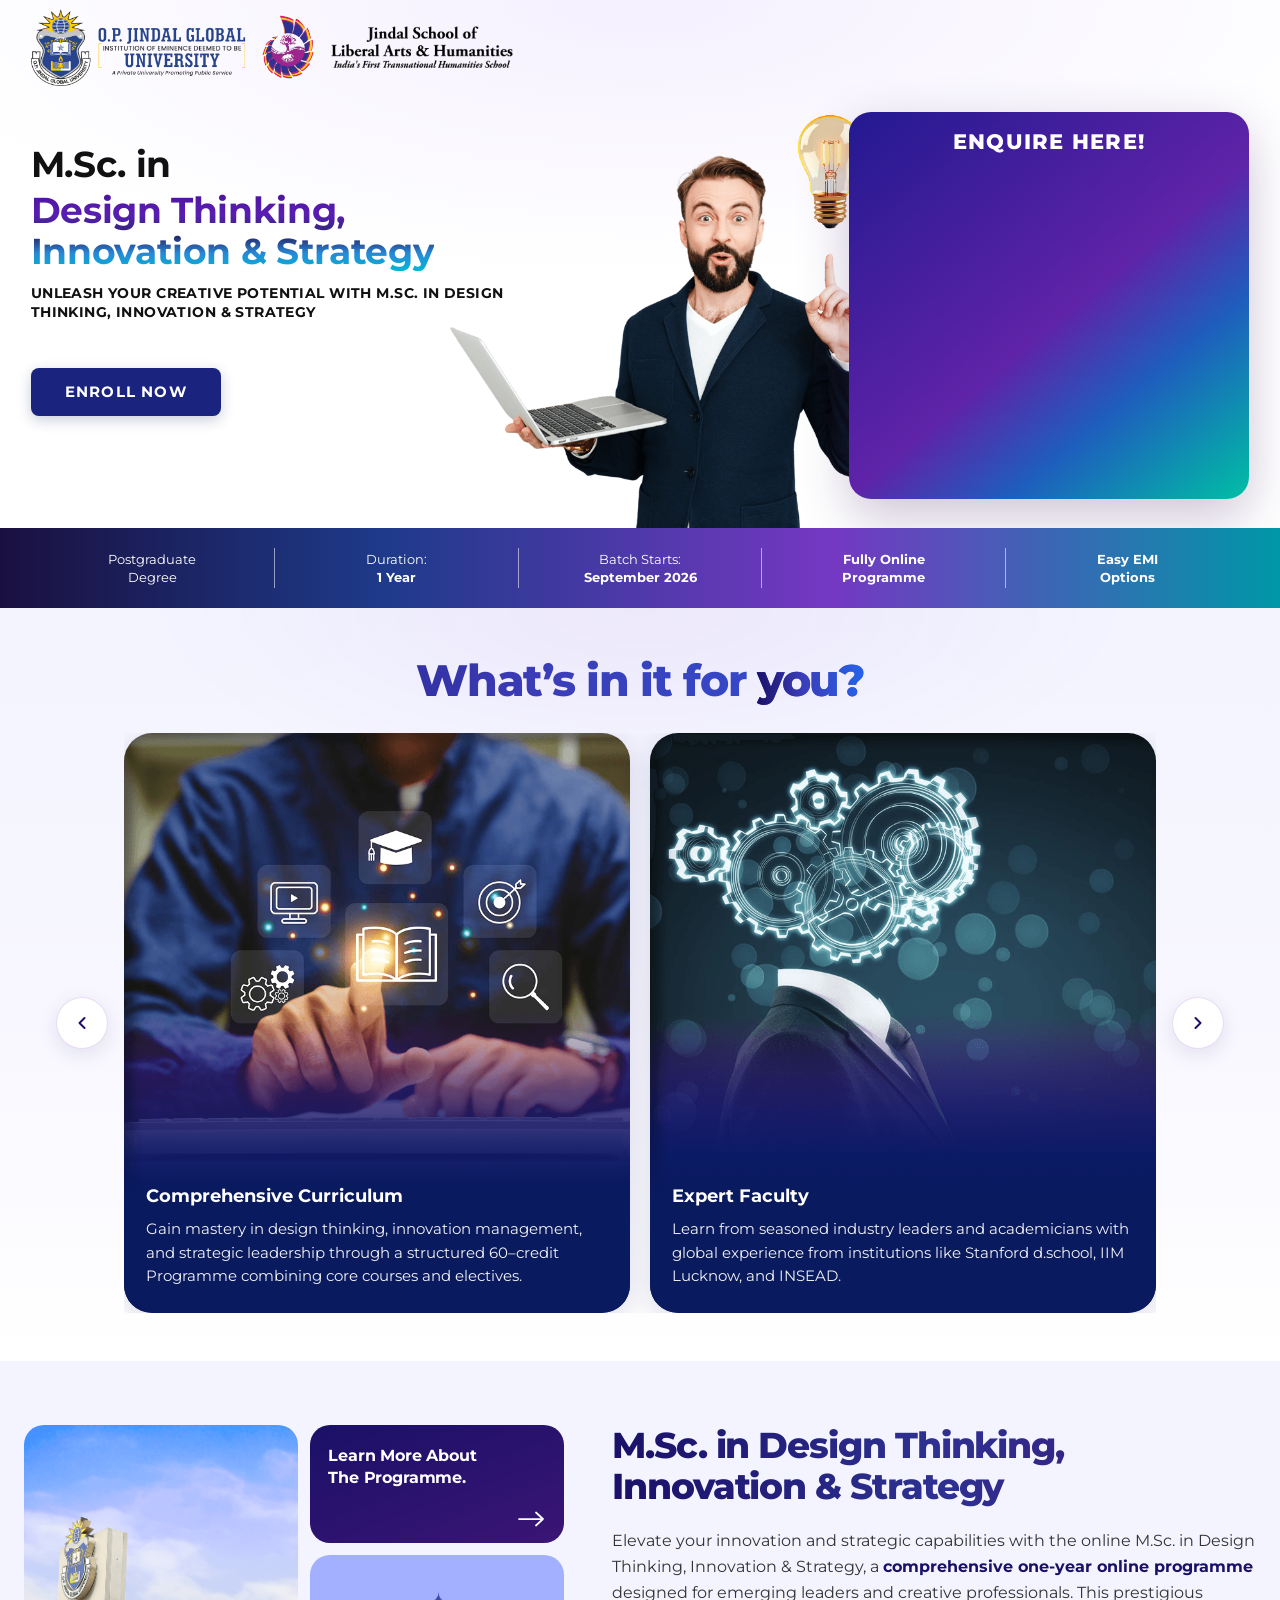
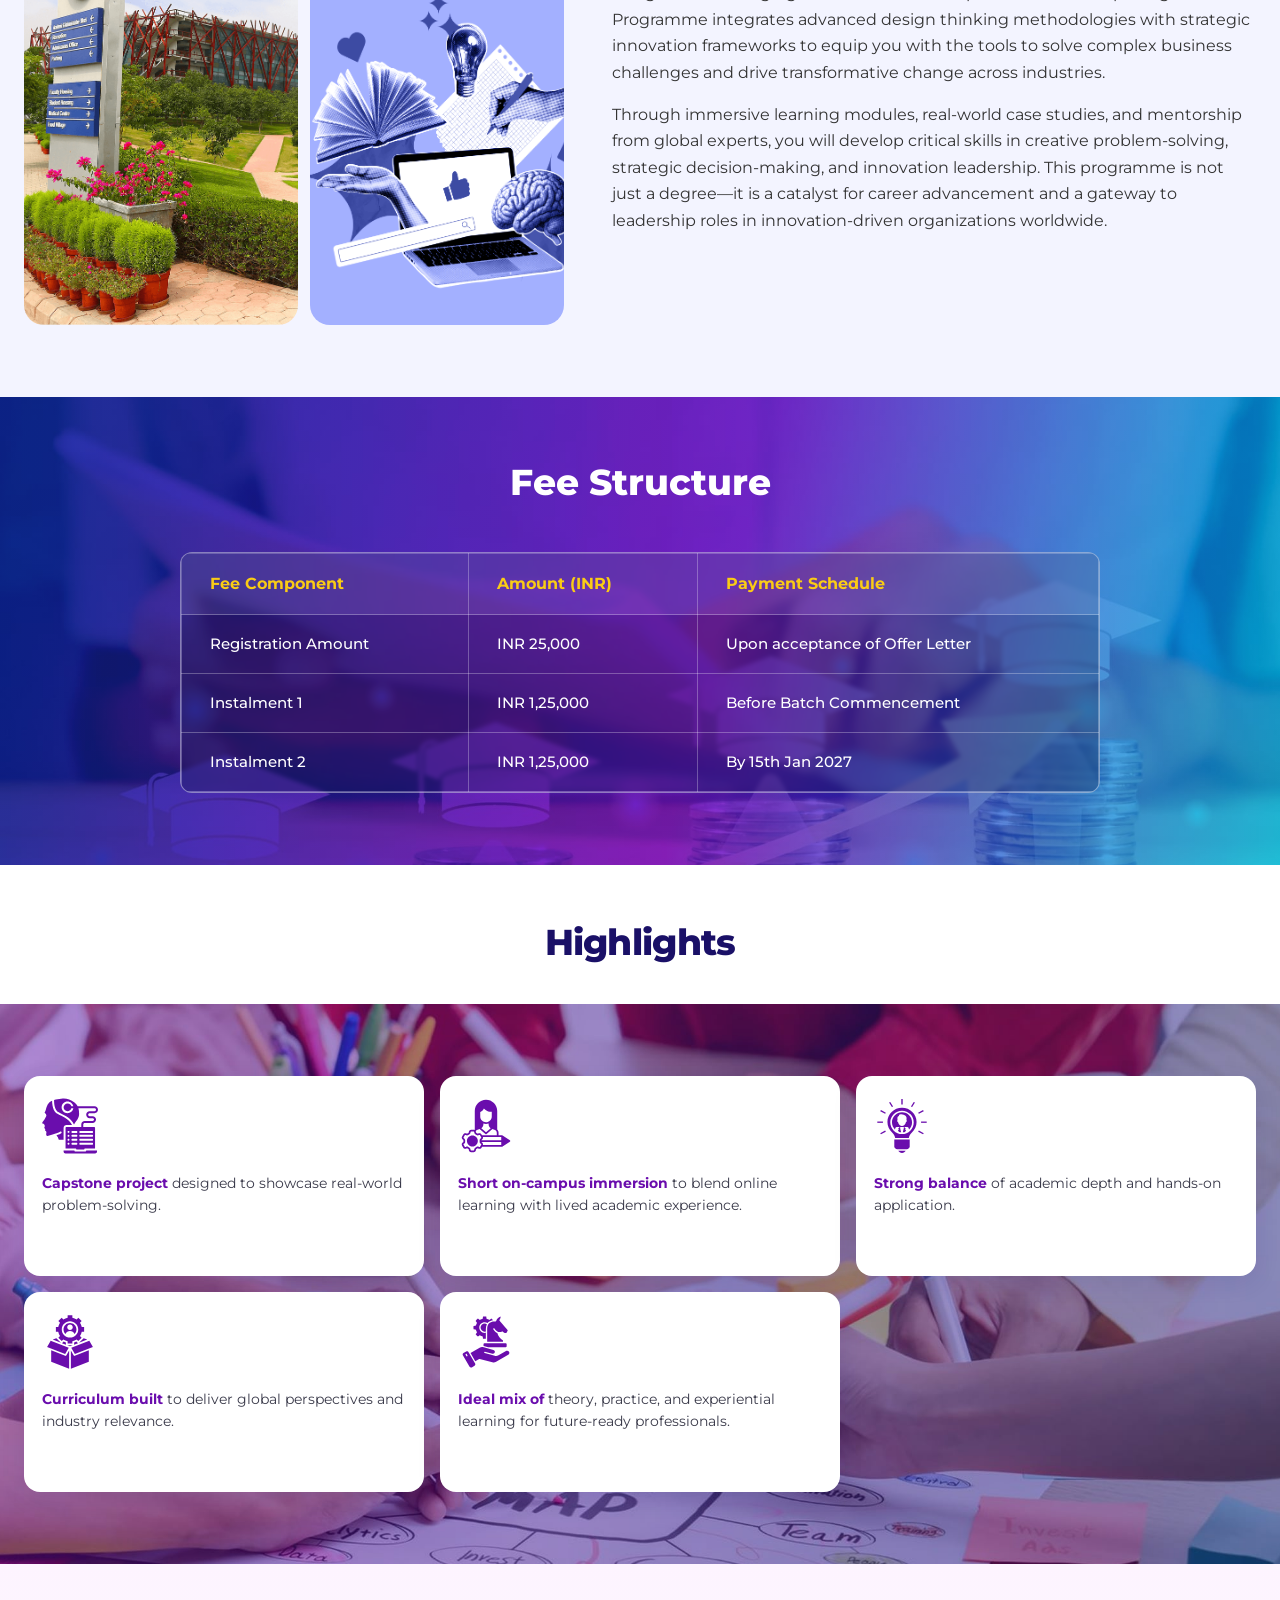
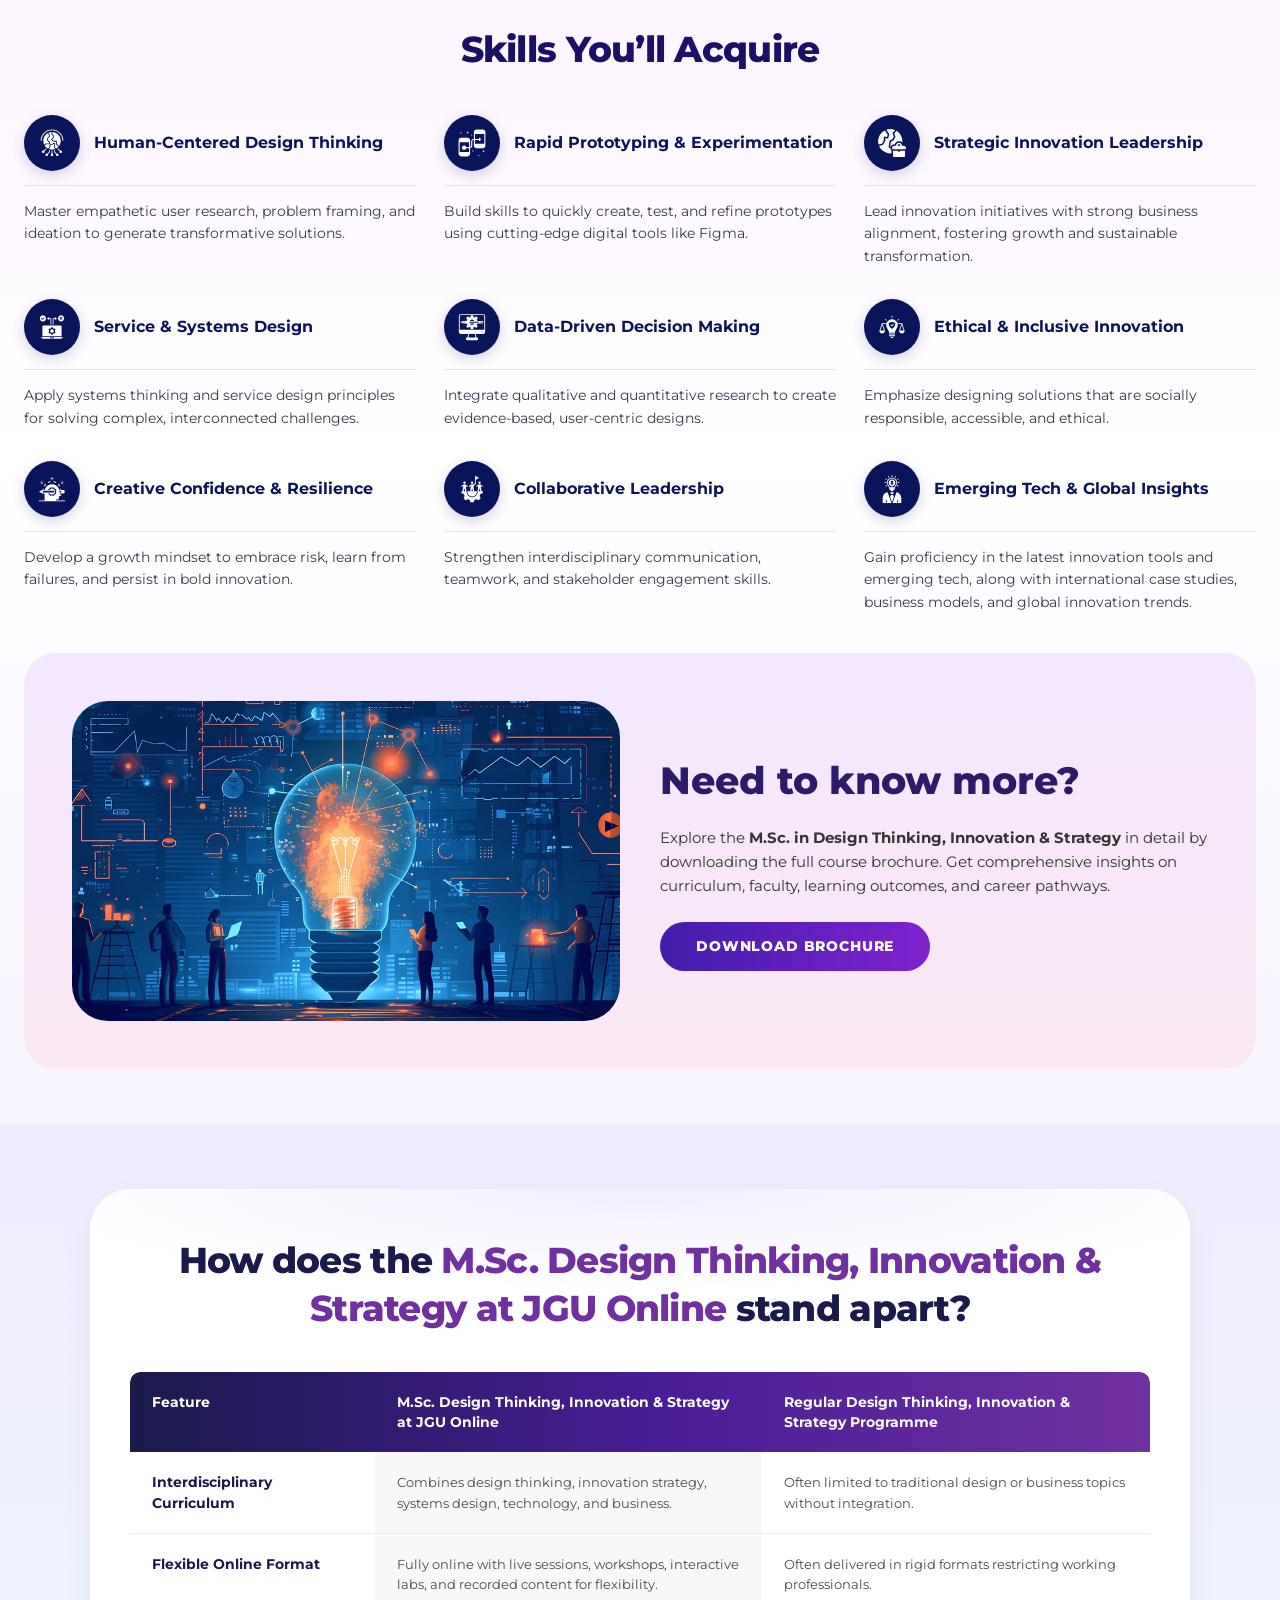
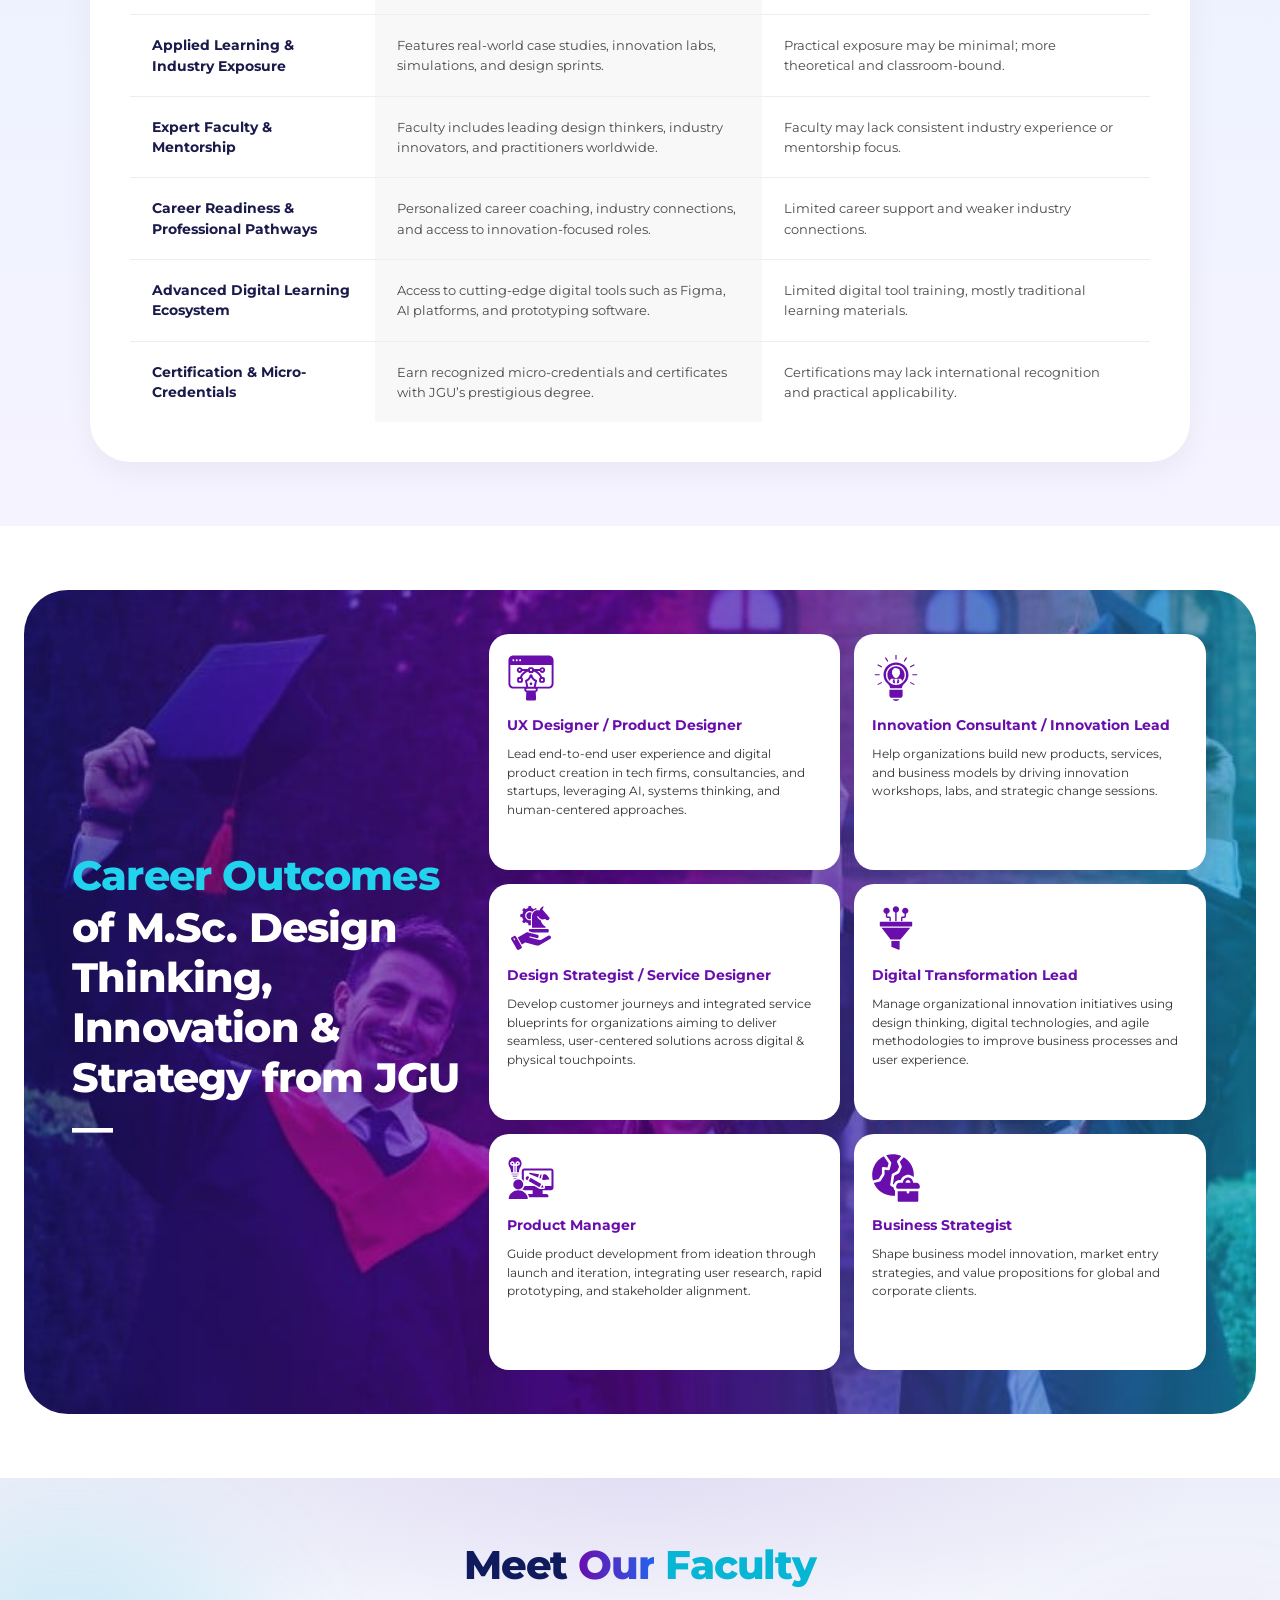
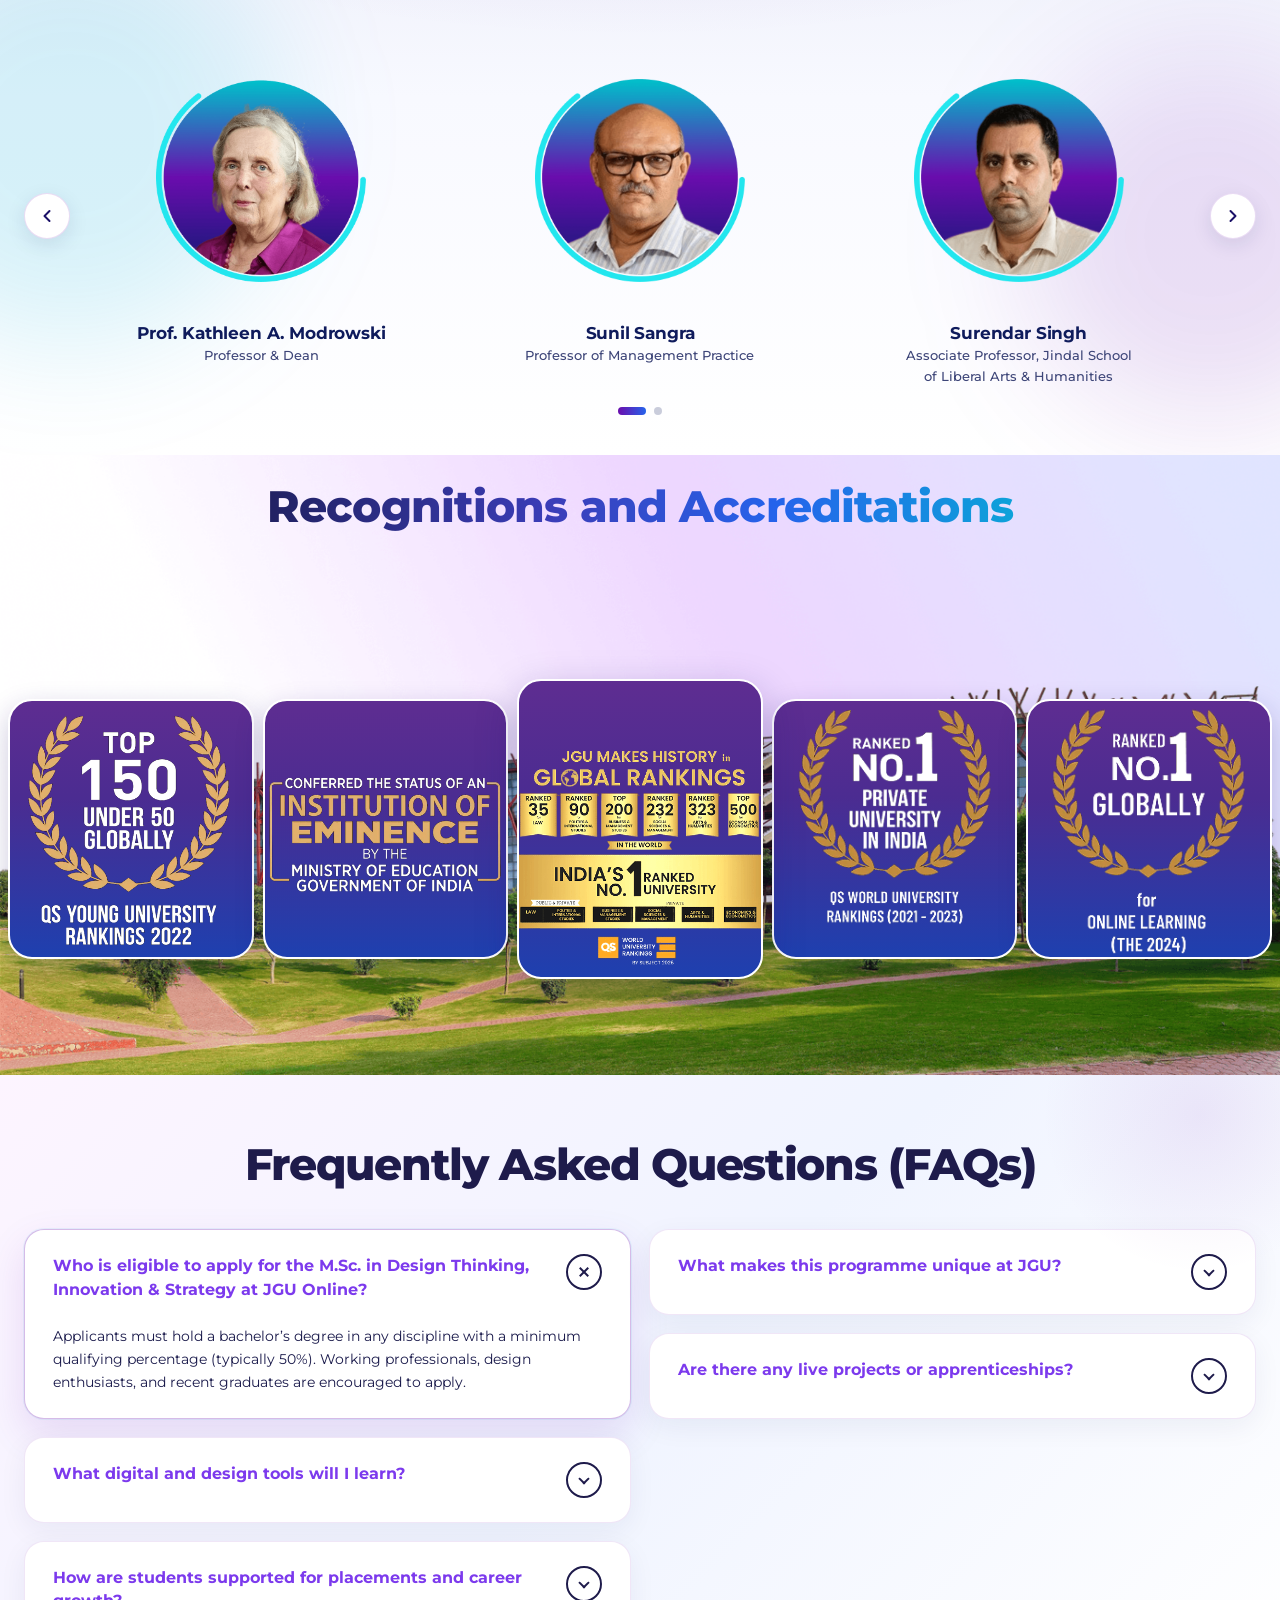
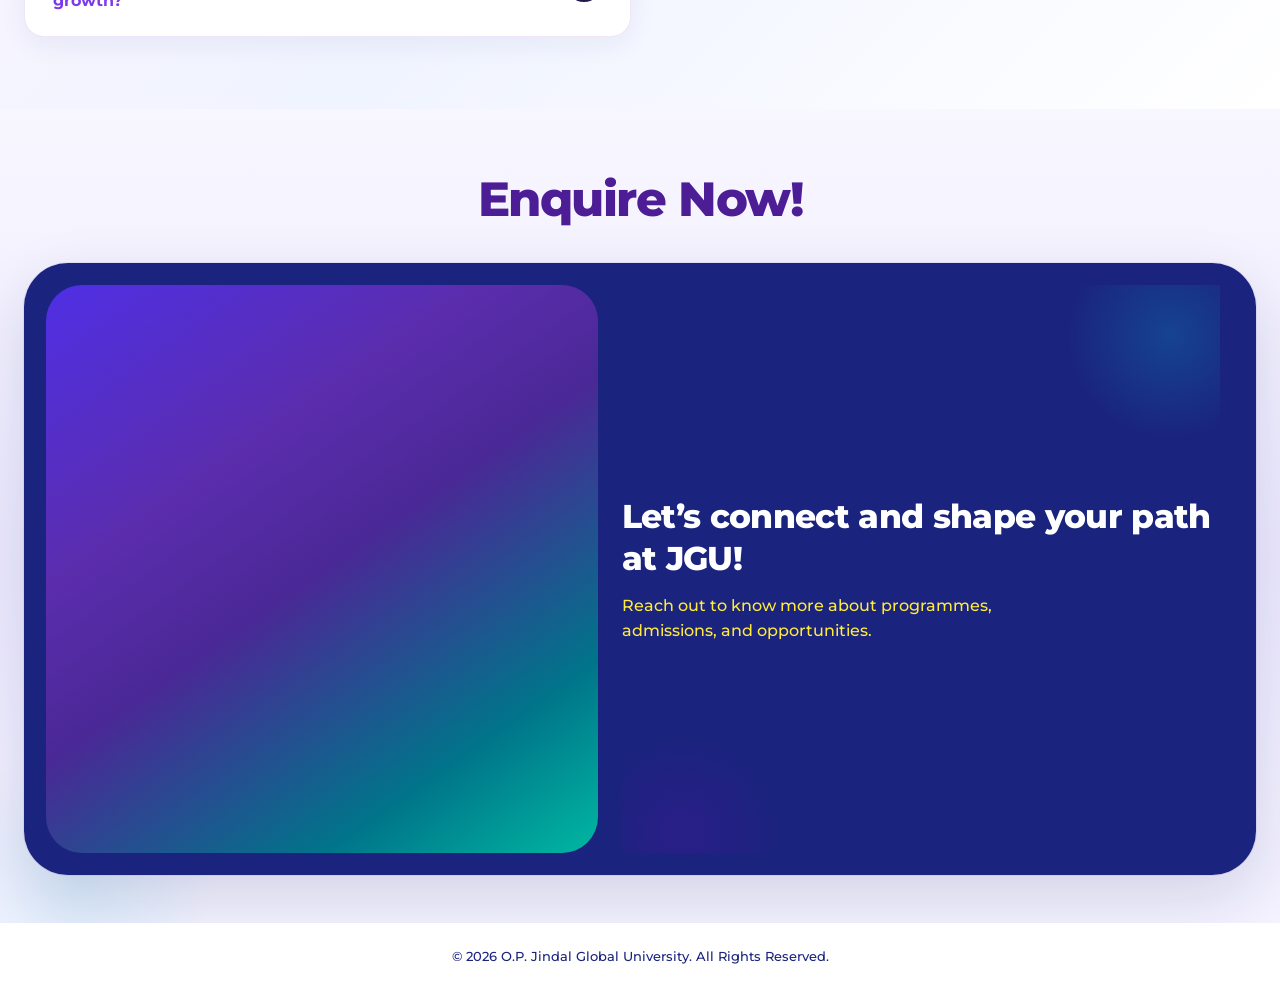
==== index.html @ 09e965c7 "Add GTM, Meta Pixel, and widgets" ====
<!DOCTYPE html>
<html lang="en">
<head>
  <meta charset="UTF-8" />
  <meta name="viewport" content="width=device-width, initial-scale=1.0" />
  <meta name="referrer" content="strict-origin-when-cross-origin" />

  <!-- Google Tag Manager -->
  <script>(function(w,d,s,l,i){w[l]=w[l]||[];w[l].push({'gtm.start':
  new Date().getTime(),event:'gtm.js'});var f=d.getElementsByTagName(s)[0],
  j=d.createElement(s),dl=l!='dataLayer'?'&l='+l:'';j.async=true;j.src=
  'https://www.googletagmanager.com/gtm.js?id='+i+dl;f.parentNode.insertBefore(j,f);
  })(window,document,'script','dataLayer','GTM-N94ZC5LW');</script>
  <!-- End Google Tag Manager -->

  <!-- Meta Pixel Code -->
  <script>
    !(function (f, b, e, v, n, t, s) {
      if (f.fbq) return;
      n = f.fbq = function () {
        n.callMethod ? n.callMethod.apply(n, arguments) : n.queue.push(arguments);
      };
      if (!f._fbq) f._fbq = n;
      n.push = n;
      n.loaded = !0;
      n.version = '2.0';
      n.queue = [];
      t = b.createElement(e);
      t.async = !0;
      t.src = v;
      s = b.getElementsByTagName(e)[0];
      s.parentNode.insertBefore(t, s);
    })(window, document, 'script', 'https://connect.facebook.net/en_US/fbevents.js');
    fbq('init', '1243343920376799');
    fbq('track', 'PageView');
  </script>
  <!-- End Meta Pixel Code -->

  <title>M.Sc. in Design Thinking, Innovation & Strategy | JGU Online</title>
  <link rel="preconnect" href="https://fonts.googleapis.com" />
  <link rel="preconnect" href="https://fonts.gstatic.com" crossorigin />
  <link rel="preconnect" href="https://widgets.in8.nopaperforms.com" />
  <link rel="preconnect" href="https://in8cdn.npfs.co" />
  <link href="https://fonts.googleapis.com/css2?family=Montserrat:wght@400;500;600;700;800&display=swap" rel="stylesheet" />
  <script>
    /* NPF preview mode must be set before emwgts.js loads (localhost / file preview) */
    (function () {
      var host = location.hostname;
      if (!host || host === 'localhost' || host === '127.0.0.1' || location.protocol === 'file:') {
        window.npf_m = 'preview';
      }
    })();
  </script>
  <!-- Bootstrap 4 must load FIRST so the site's own styles override Reboot -->
  <link rel="stylesheet" href="css/bootstrap.min.css" />
  <link rel="stylesheet" href="css/style.css?v=20260673" />
  <link rel="stylesheet" href="css/benefits.css?v=20260662" />
  <link rel="stylesheet" href="css/responsive.css?v=20260676" />
</head>
<body>

  <!-- Google Tag Manager (noscript) -->
  <noscript><iframe src="https://www.googletagmanager.com/ns.html?id=GTM-N94ZC5LW"
  height="0" width="0" style="display:none;visibility:hidden"></iframe></noscript>
  <!-- End Google Tag Manager (noscript) -->

  <!-- Meta Pixel Code (noscript) -->
  <noscript><img height="1" width="1" style="display:none" alt=""
  src="https://www.facebook.com/tr?id=1243343920376799&amp;ev=PageView&amp;noscript=1" /></noscript>
  <!-- End Meta Pixel Code (noscript) -->

  <!-- HERO -->
  <section class="hero" id="hero">
    <div class="container hero__container">
      <header class="hero__header">
        <div class="hero__logos">
          <img src="images/logo-jgu.png" alt="O.P. Jindal Global University" class="hero__logo hero__logo--jgu" />
          <img src="images/logo-jsla-icon.png" alt="" class="hero__logo hero__logo--jsla-icon" aria-hidden="true" />
          <img src="images/logo-jsla-text.png" alt="Jindal School of Liberal Arts &amp; Humanities" class="hero__logo hero__logo--jsla-text" />
        </div>
      </header>

      <div class="hero__main">
        <div class="hero__content">
          <h1 class="hero__title">
            <span class="hero__title-line">M.Sc. in</span>
            <span class="hero__title-line hero__title-gradient">Design Thinking,<br />Innovation &amp; Strategy</span>
          </h1>
          <p class="hero__subtitle">
            UNLEASH YOUR CREATIVE POTENTIAL WITH M.Sc. IN DESIGN THINKING, INNOVATION &amp; STRATEGY
          </p>
          <button type="button" class="btn btn--navy hero__cta hero__cta--enroll npfWidgetButton npfWidget-0185dd0a8a9025344c251fc96b76a370">
            <span class="hero__cta-text">ENROLL NOW</span>
          </button>
        </div>

        <div class="hero__image-wrap">
          <img src="images/student-trim.png" alt="Student with laptop pointing to lightbulb" class="hero__image" width="685" height="654" />
        </div>

        <aside class="enquiry-card enquiry-card--hero">
          <h2 class="enquiry-card__title">ENQUIRE HERE!</h2>
          <div class="enquiry-card__widget">
            <div class="npf_wgts" data-height="320px" data-w="0185dd0a8a9025344c251fc96b76a370" style="width:100%"></div>
          </div>
        </aside>
      </div>
    </div>

    <div class="info-bar">
      <div class="container info-bar__inner">
        <p class="info-bar__item">
          <span class="info-bar__line">Postgraduate</span>
          <span class="info-bar__line">Degree</span>
        </p>
        <span class="info-bar__divider" aria-hidden="true"></span>
        <p class="info-bar__item">
          <span class="info-bar__line">Duration:</span>
          <span class="info-bar__line info-bar__line--value">1 Year</span>
        </p>
        <span class="info-bar__divider" aria-hidden="true"></span>
        <p class="info-bar__item">
          <span class="info-bar__line">Batch Starts:</span>
          <span class="info-bar__line info-bar__line--value">September 2026</span>
        </p>
        <span class="info-bar__divider" aria-hidden="true"></span>
        <p class="info-bar__item">
          <span class="info-bar__line info-bar__line--value">Fully Online</span>
          <span class="info-bar__line info-bar__line--value">Programme</span>
        </p>
        <span class="info-bar__divider" aria-hidden="true"></span>
        <p class="info-bar__item">
          <span class="info-bar__line info-bar__line--value">Easy EMI</span>
          <span class="info-bar__line info-bar__line--value">Options</span>
        </p>
      </div>
    </div>
  </section>

  <!-- WHAT'S IN IT FOR YOU -->
  <section class="benefits" id="benefits">
    <div class="container benefits__inner">
      <header class="benefits__head">
        <h2 class="benefits__title">What&rsquo;s in it for <span class="benefits__title-accent">you?</span></h2>
      </header>

      <div class="benefits__carousel">
      <div class="benefits-slider" data-benefits-slider>
        <button
          type="button"
          class="benefits-slider__arrow benefits-slider__arrow--prev"
          aria-label="Previous benefits"
        >
          <svg width="20" height="20" viewBox="0 0 20 20" fill="none" aria-hidden="true">
            <path d="M12.5 15L7.5 10L12.5 5" stroke="currentColor" stroke-width="2" stroke-linecap="round" stroke-linejoin="round"/>
          </svg>
        </button>

        <div class="benefits-slider__viewport">
          <div class="benefits-slider__track">
            <div class="benefits-row benefits-row--primary">
            <article class="benefit-card">
              <img
                src="images/Comprehensive%20Curriculum.png"
                alt=""
                class="benefit-card__img"
                width="789"
                height="905"
                loading="lazy"
              />
              <div class="benefit-card__body">
                <h3 class="benefit-card__title">Comprehensive Curriculum</h3>
                <p class="benefit-card__text">Gain mastery in design thinking, innovation management, and strategic leadership through a structured 60&ndash;credit Programme combining core courses and electives.</p>
              </div>
            </article>

            <article class="benefit-card">
              <img
                src="images/Expert%20Faculty.png"
                alt=""
                class="benefit-card__img"
                width="789"
                height="905"
                loading="lazy"
              />
              <div class="benefit-card__body">
                <h3 class="benefit-card__title">Expert Faculty</h3>
                <p class="benefit-card__text">Learn from seasoned industry leaders and academicians with global experience from institutions like Stanford d.school, IIM Lucknow, and INSEAD.</p>
              </div>
            </article>

            <article class="benefit-card">
              <img
                src="images/Practical%20Learning.png"
                alt=""
                class="benefit-card__img"
                width="789"
                height="905"
                loading="lazy"
              />
              <div class="benefit-card__body">
                <h3 class="benefit-card__title">Practical Learning</h3>
                <p class="benefit-card__text">Engage with real-world case studies, online simulations, and hands-on projects using tools like Figma and licensed content from HBSP, Ivey, and Columbia.</p>
              </div>
            </article>
            </div>

            <div class="benefits-row benefits-row--secondary">
            <article class="benefit-card">
              <img
                src="images/Flexible%20Online%20Delivery.png"
                alt=""
                class="benefit-card__img"
                width="789"
                height="905"
                loading="lazy"
              />
              <div class="benefit-card__body">
                <h3 class="benefit-card__title">Flexible Online Delivery</h3>
                <p class="benefit-card__text">Study at your own pace with 18&ndash;20 hours of weekly engagement via a fully online platform supported by tutors and mentors.</p>
              </div>
            </article>

            <article class="benefit-card">
              <img
                src="images/Global%20Perspective.png"
                alt=""
                class="benefit-card__img"
                width="789"
                height="905"
                loading="lazy"
              />
              <div class="benefit-card__body">
                <h3 class="benefit-card__title">Global Perspective</h3>
                <p class="benefit-card__text">Broaden your understanding through insights from international business, emerging technologies, and sustainable innovation practices.</p>
              </div>
            </article>

            <article class="benefit-card">
              <img
                src="images/Career%20Advancement.png"
                alt=""
                class="benefit-card__img"
                width="789"
                height="905"
                loading="lazy"
              />
              <div class="benefit-card__body">
                <h3 class="benefit-card__title">Career Advancement</h3>
                <p class="benefit-card__text">Develop the skills to drive business transformation and innovation, opening pathways to leadership roles such as Innovation Manager, Business Strategist, and Customer Experience Lead.</p>
              </div>
            </article>

            <article class="benefit-card">
              <img
                src="images/Networking%20Opportunities.png"
                alt=""
                class="benefit-card__img"
                width="789"
                height="905"
                loading="lazy"
              />
              <div class="benefit-card__body">
                <h3 class="benefit-card__title">Networking Opportunities</h3>
                <p class="benefit-card__text">Connect with a diverse community of professionals, industry experts, and peers to build valuable relationships and collaborations.</p>
              </div>
            </article>

            <article class="benefit-card">
              <img
                src="images/Recognition%20and%20Value.png"
                alt=""
                class="benefit-card__img"
                width="789"
                height="905"
                loading="lazy"
              />
              <div class="benefit-card__body">
                <h3 class="benefit-card__title">Recognition and Value</h3>
                <p class="benefit-card__text">Earn a postgraduate degree recognised as fully equal to on-campus degrees, enhancing your professional credibility.</p>
              </div>
            </article>
            </div>
          </div>
        </div>

        <button
          type="button"
          class="benefits-slider__arrow benefits-slider__arrow--next"
          aria-label="Next benefits"
        >
          <svg width="20" height="20" viewBox="0 0 20 20" fill="none" aria-hidden="true">
            <path d="M7.5 5L12.5 10L7.5 15" stroke="currentColor" stroke-width="2" stroke-linecap="round" stroke-linejoin="round"/>
          </svg>
        </button>
      </div>
      </div>
    </div>
  </section>

  <!-- PROGRAMME OVERVIEW -->
  <section class="program-overview" id="program-overview">
    <div class="container">
      <div class="program-info">
        <div class="program-info__visuals">
          <img
            src="images/1.png"
            alt="JGU campus with directional signpost"
            class="program-info__campus"
            width="623"
            height="1130"
            loading="lazy"
          />
          <button type="button" class="program-info__cta npfWidgetButton npfWidget-0185dd0a8a9025344c251fc96b76a370">
            <span class="program-info__cta-text">Learn More About The Programme.</span>
            <svg class="program-info__arrow" width="28" height="16" viewBox="0 0 28 16" fill="none" aria-hidden="true">
              <path d="M1 8H25M25 8L18 1.5M25 8L18 14.5" stroke="currentColor" stroke-width="1.75" stroke-linecap="round" stroke-linejoin="round"/>
            </svg>
          </button>
          <img
            src="images/2.png"
            alt="Creative learning collage with laptop, book, and lightbulb"
            class="program-info__illustration"
            width="623"
            height="831"
            loading="lazy"
          />
        </div>
        <div class="program-info__text">
          <h2 class="program-info__heading">
            <span class="program-info__heading-gradient">
              <span>M.Sc. in Design Thinking,</span>
              <span>Innovation &amp; Strategy</span>
            </span>
          </h2>
          <div class="program-info__body">
            <p>Elevate your innovation and strategic capabilities with the online M.Sc. in Design Thinking, Innovation &amp; Strategy, a <strong>comprehensive one-year online programme</strong> designed for emerging leaders and creative professionals. This prestigious Programme integrates advanced design thinking methodologies with strategic innovation frameworks to equip you with the tools to solve complex business challenges and drive transformative change across industries.</p>
            <p>Through immersive learning modules, real-world case studies, and mentorship from global experts, you will develop critical skills in creative problem-solving, strategic decision-making, and innovation leadership. This programme is not just a degree&mdash;it is a catalyst for career advancement and a gateway to leadership roles in innovation-driven organizations worldwide.</p>
          </div>
        </div>
      </div>
    </div>
  </section>

  <!-- FEE STRUCTURE -->
  <section class="fee-structure" id="fees">
    <div class="fee-structure__overlay" aria-hidden="true"></div>
    <div class="container fee-structure__inner">
      <h2 class="fee-structure__title">Fee Structure</h2>
      <div class="fee-table-wrap">
        <table class="fee-table">
          <thead>
            <tr>
              <th scope="col">Fee Component</th>
              <th scope="col">Amount (INR)</th>
              <th scope="col">Payment Schedule</th>
            </tr>
          </thead>
          <tbody>
            <tr>
              <td data-label="Fee Component">Registration Amount</td>
              <td data-label="Amount (INR)">INR 25,000</td>
              <td data-label="Payment Schedule">Upon acceptance of Offer Letter</td>
            </tr>
            <tr>
              <td data-label="Fee Component">Instalment 1</td>
              <td data-label="Amount (INR)">INR 1,25,000</td>
              <td data-label="Payment Schedule">Before Batch Commencement</td>
            </tr>
            <tr>
              <td data-label="Fee Component">Instalment 2</td>
              <td data-label="Amount (INR)">INR 1,25,000</td>
              <td data-label="Payment Schedule">By 15th Jan 2027</td>
            </tr>
          </tbody>
        </table>
      </div>
    </div>
  </section>

  <!-- HIGHLIGHTS -->
  <section class="highlights" id="highlights">
    <div class="highlights__head">
      <div class="container">
        <h2 class="highlights__title">Highlights</h2>
      </div>
    </div>
    <div class="highlights__body">
      <div class="container">
        <div class="highlights__grid">
          <article class="highlight-card">
            <img src="images/Capa_1.svg" alt="" class="highlight-card__icon" width="61" height="61" />
            <p><strong>Capstone project</strong> designed to showcase real-world problem-solving.</p>
          </article>
          <article class="highlight-card">
            <img src="images/Layer_1-1.svg" alt="" class="highlight-card__icon" width="80" height="80" />
            <p><strong>Short on-campus immersion</strong> to blend online learning with lived academic experience.</p>
          </article>
          <article class="highlight-card">
            <img src="images/Layer_1.svg" alt="" class="highlight-card__icon" width="88" height="88" />
            <p><strong>Strong balance</strong> of academic depth and hands-on application.</p>
          </article>
          <article class="highlight-card">
            <img src="images/Layer_1-2.svg" alt="" class="highlight-card__icon" width="68" height="68" />
            <p><strong>Curriculum built</strong> to deliver global perspectives and industry relevance.</p>
          </article>
          <article class="highlight-card">
            <img src="images/Layer_1-3.svg" alt="" class="highlight-card__icon" width="73" height="73" />
            <p><strong>Ideal mix of</strong> theory, practice, and experiential learning for future-ready professionals.</p>
          </article>
        </div>
      </div>
    </div>
  </section>

  <!-- SKILLS -->
  <section class="skills" id="skills">
    <div class="container">
      <h2 class="skills__title">Skills You&rsquo;ll Acquire</h2>
      <div class="skills__grid">
        <article class="skill-item">
          <div class="skill-item__head">
            <div class="skill-item__icon"><img src="images/Layer_3.svg" alt="" width="50" height="50" /></div>
            <h3 class="skill-item__title">Human-Centered Design Thinking</h3>
          </div>
          <div class="skill-item__rule" aria-hidden="true"></div>
          <p class="skill-item__text">Master empathetic user research, problem framing, and ideation to generate transformative solutions.</p>
        </article>
        <article class="skill-item">
          <div class="skill-item__head">
            <div class="skill-item__icon"><img src="images/Frame-2.svg" alt="" width="51" height="51" /></div>
            <h3 class="skill-item__title">Rapid Prototyping &amp; Experimentation</h3>
          </div>
          <div class="skill-item__rule" aria-hidden="true"></div>
          <p class="skill-item__text">Build skills to quickly create, test, and refine prototypes using cutting-edge digital tools like Figma.</p>
        </article>
        <article class="skill-item">
          <div class="skill-item__head">
            <div class="skill-item__icon"><img src="images/Solid.svg" alt="" width="58" height="58" /></div>
            <h3 class="skill-item__title">Strategic Innovation Leadership</h3>
          </div>
          <div class="skill-item__rule" aria-hidden="true"></div>
          <p class="skill-item__text">Lead innovation initiatives with strong business alignment, fostering growth and sustainable transformation.</p>
        </article>
        <article class="skill-item">
          <div class="skill-item__head">
            <div class="skill-item__icon"><img src="images/Layer_1-1%20copy.svg" alt="" width="55" height="55" /></div>
            <h3 class="skill-item__title">Service &amp; Systems Design</h3>
          </div>
          <div class="skill-item__rule" aria-hidden="true"></div>
          <p class="skill-item__text">Apply systems thinking and service design principles for solving complex, interconnected challenges.</p>
        </article>
        <article class="skill-item">
          <div class="skill-item__head">
            <div class="skill-item__icon"><img src="images/Frame.svg" alt="" width="42" height="42" /></div>
            <h3 class="skill-item__title">Data-Driven Decision Making</h3>
          </div>
          <div class="skill-item__rule" aria-hidden="true"></div>
          <p class="skill-item__text">Integrate qualitative and quantitative research to create evidence-based, user-centric designs.</p>
        </article>
        <article class="skill-item">
          <div class="skill-item__head">
            <div class="skill-item__icon"><img src="images/Layer_1-2%20copy.svg" alt="" width="63" height="63" /></div>
            <h3 class="skill-item__title">Ethical &amp; Inclusive Innovation</h3>
          </div>
          <div class="skill-item__rule" aria-hidden="true"></div>
          <p class="skill-item__text">Emphasize designing solutions that are socially responsible, accessible, and ethical.</p>
        </article>
        <article class="skill-item">
          <div class="skill-item__head">
            <div class="skill-item__icon"><img src="images/Layer_1%20copy.svg" alt="" width="50" height="50" /></div>
            <h3 class="skill-item__title">Creative Confidence &amp; Resilience</h3>
          </div>
          <div class="skill-item__rule" aria-hidden="true"></div>
          <p class="skill-item__text">Develop a growth mindset to embrace risk, learn from failures, and persist in bold innovation.</p>
        </article>
        <article class="skill-item">
          <div class="skill-item__head">
            <div class="skill-item__icon"><img src="images/Frame-1.svg" alt="" width="56" height="56" /></div>
            <h3 class="skill-item__title">Collaborative Leadership</h3>
          </div>
          <div class="skill-item__rule" aria-hidden="true"></div>
          <p class="skill-item__text">Strengthen interdisciplinary communication, teamwork, and stakeholder engagement skills.</p>
        </article>
        <article class="skill-item">
          <div class="skill-item__head">
            <div class="skill-item__icon"><img src="images/Layer_1-2%20(1).svg" alt="" width="66" height="66" /></div>
            <h3 class="skill-item__title">Emerging Tech &amp; Global Insights</h3>
          </div>
          <div class="skill-item__rule" aria-hidden="true"></div>
          <p class="skill-item__text">Gain proficiency in the latest innovation tools and emerging tech, along with international case studies, business models, and global innovation trends.</p>
        </article>
      </div>

      <div class="brochure-cta">
        <img src="images/img brochure (7).jpg" alt="Innovation illustration" class="brochure-cta__img" />
        <div class="brochure-cta__content">
          <h3>Need to know more?</h3>
          <p>Explore the <strong>M.Sc. in Design Thinking, Innovation &amp; Strategy</strong> in detail by downloading the full course brochure. Get comprehensive insights on curriculum, faculty, learning outcomes, and career pathways.</p>
          <a href="#" class="btn btn--gradient">DOWNLOAD BROCHURE</a>
        </div>
      </div>
    </div>
  </section>

  <!-- COMPARISON -->
  <section class="comparison" id="comparison">
    <div class="container">
      <div class="comparison__card">
        <h2 class="comparison__title">
          How does the <span class="comparison__title-accent">M.Sc. Design Thinking, Innovation &amp; Strategy at JGU Online</span> stand apart?
        </h2>
        <div class="comparison-table" role="table">
          <div class="comparison-table__head" role="row">
            <div role="columnheader">Feature</div>
            <div role="columnheader">M.Sc. Design Thinking, Innovation &amp; Strategy at JGU Online</div>
            <div role="columnheader">Regular Design Thinking, Innovation &amp; Strategy Programme</div>
          </div>
          <div class="comparison-table__row" role="row">
            <div class="comparison-table__feature" role="rowheader">Interdisciplinary Curriculum</div>
            <div role="cell">Combines design thinking, innovation strategy, systems design, technology, and business.</div>
            <div role="cell">Often limited to traditional design or business topics without integration.</div>
          </div>
          <div class="comparison-table__row" role="row">
            <div class="comparison-table__feature" role="rowheader">Flexible Online Format</div>
            <div role="cell">Fully online with live sessions, workshops, interactive labs, and recorded content for flexibility.</div>
            <div role="cell">Often delivered in rigid formats restricting working professionals.</div>
          </div>
          <div class="comparison-table__row" role="row">
            <div class="comparison-table__feature" role="rowheader">Applied Learning &amp; Industry Exposure</div>
            <div role="cell">Features real-world case studies, innovation labs, simulations, and design sprints.</div>
            <div role="cell">Practical exposure may be minimal; more theoretical and classroom-bound.</div>
          </div>
          <div class="comparison-table__row" role="row">
            <div class="comparison-table__feature" role="rowheader">Expert Faculty &amp; Mentorship</div>
            <div role="cell">Faculty includes leading design thinkers, industry innovators, and practitioners worldwide.</div>
            <div role="cell">Faculty may lack consistent industry experience or mentorship focus.</div>
          </div>
          <div class="comparison-table__row" role="row">
            <div class="comparison-table__feature" role="rowheader">Career Readiness &amp; Professional Pathways</div>
            <div role="cell">Personalized career coaching, industry connections, and access to innovation-focused roles.</div>
            <div role="cell">Limited career support and weaker industry connections.</div>
          </div>
          <div class="comparison-table__row" role="row">
            <div class="comparison-table__feature" role="rowheader">Advanced Digital Learning Ecosystem</div>
            <div role="cell">Access to cutting-edge digital tools such as Figma, AI platforms, and prototyping software.</div>
            <div role="cell">Limited digital tool training, mostly traditional learning materials.</div>
          </div>
          <div class="comparison-table__row" role="row">
            <div class="comparison-table__feature" role="rowheader">Certification &amp; Micro-Credentials</div>
            <div role="cell">Earn recognized micro-credentials and certificates with JGU&rsquo;s prestigious degree.</div>
            <div role="cell">Certifications may lack international recognition and practical applicability.</div>
          </div>
        </div>
      </div>
    </div>
  </section>

  <!-- CAREER OUTCOMES -->
  <section class="career" id="career">
    <div class="container">
      <div class="career__panel">
        <div class="career__body">
          <h2 class="career__title">
            <span class="career__title-accent">Career Outcomes</span>
            <span class="career__title-rest">of M.Sc. Design Thinking, Innovation &amp; Strategy from JGU &mdash;</span>
          </h2>
          <div class="career__scroll">
            <div class="career__grid">
              <article class="outcome-card">
                <img class="outcome-card__icon" src="images/Layer_7.svg" alt="" width="65" height="65" />
                <h3 class="outcome-card__title">UX Designer / Product Designer</h3>
                <p class="outcome-card__text">Lead end-to-end user experience and digital product creation in tech firms, consultancies, and startups, leveraging AI, systems thinking, and human-centered approaches.</p>
              </article>
              <article class="outcome-card">
                <img class="outcome-card__icon" src="images/Layer_1.svg" alt="" width="88" height="88" />
                <h3 class="outcome-card__title">Innovation Consultant / Innovation Lead</h3>
                <p class="outcome-card__text">Help organizations build new products, services, and business models by driving innovation workshops, labs, and strategic change sessions.</p>
              </article>
              <article class="outcome-card">
                <img class="outcome-card__icon" src="images/Layer_1-3.svg" alt="" width="73" height="73" />
                <h3 class="outcome-card__title">Design Strategist / Service Designer</h3>
                <p class="outcome-card__text">Develop customer journeys and integrated service blueprints for organizations aiming to deliver seamless, user-centered solutions across digital &amp; physical touchpoints.</p>
              </article>
              <article class="outcome-card">
                <img class="outcome-card__icon" src="images/Glyph.svg" alt="" width="71" height="71" />
                <h3 class="outcome-card__title">Digital Transformation Lead</h3>
                <p class="outcome-card__text">Manage organizational innovation initiatives using design thinking, digital technologies, and agile methodologies to improve business processes and user experience.</p>
              </article>
              <article class="outcome-card">
                <img class="outcome-card__icon" src="images/Layer_1%20(1).svg" alt="" width="69" height="69" />
                <h3 class="outcome-card__title">Product Manager</h3>
                <p class="outcome-card__text">Guide product development from ideation through launch and iteration, integrating user research, rapid prototyping, and stakeholder alignment.</p>
              </article>
              <article class="outcome-card">
                <img class="outcome-card__icon" src="images/Solid.svg" alt="" width="58" height="58" />
                <h3 class="outcome-card__title">Business Strategist</h3>
                <p class="outcome-card__text">Shape business model innovation, market entry strategies, and value propositions for global and corporate clients.</p>
              </article>
              <article class="outcome-card">
                <img class="outcome-card__icon" src="images/Layer_3.svg" alt="" width="50" height="50" />
                <h3 class="outcome-card__title">AI-Driven Experience Designer</h3>
                <p class="outcome-card__text">Specialize in integrating AI into experience and product design, utilizing cutting-edge tools, workflows, and frameworks promoted by the JGU Programme.</p>
              </article>
              <article class="outcome-card">
                <img class="outcome-card__icon" src="images/Immersive_Experience.svg" alt="" width="54" height="54" />
                <h3 class="outcome-card__title">Design Researcher</h3>
                <p class="outcome-card__text">Conduct advanced research for leading tech and innovation firms, using mixed methods to uncover user insights for new products and services.</p>
              </article>
              <article class="outcome-card">
                <img class="outcome-card__icon" src="images/Frame-1.svg" alt="" width="56" height="56" />
                <h3 class="outcome-card__title">Leadership Roles</h3>
                <p class="outcome-card__text">Accelerate into management positions such as Head of Product, Chief Innovation Officer, or Customer Experience Director.</p>
              </article>
              <article class="outcome-card">
                <img class="outcome-card__icon" src="images/Capa_1.svg" alt="" width="61" height="61" />
                <h3 class="outcome-card__title">Entrepreneur / Startup Founder</h3>
                <p class="outcome-card__text">Launch and scale ventures based on advanced design, tech integration, and problem-solving approaches fostered by the Programme.</p>
              </article>
              <article class="outcome-card">
                <img class="outcome-card__icon" src="images/Layer_1-2%20(1).svg" alt="" width="65" height="65" />
                <h3 class="outcome-card__title">Global Opportunities</h3>
                <p class="outcome-card__text">Work across top global brands, design agencies, tech giants, and social innovation NGOs, backed by JGU&rsquo;s international reputation, hands-on mentorship, and portfolio-building with real industry projects.</p>
              </article>
            </div>
          </div>
        </div>
      </div>
    </div>
  </section>

  <!-- FACULTY -->
  <section class="faculty" id="faculty">
    <div class="faculty__glow faculty__glow--left" aria-hidden="true"></div>
    <div class="faculty__glow faculty__glow--right" aria-hidden="true"></div>
    <div class="container faculty__inner">
      <header class="faculty__head">
        <h2 class="faculty__title">
          Meet <span class="faculty__title-accent">Our</span> <span class="faculty__title-faculty">Faculty</span>
        </h2>
      </header>
      <div class="faculty-slider" data-faculty-slider>
        <button
          type="button"
          class="faculty-slider__arrow faculty-slider__arrow--prev"
          aria-label="Previous faculty"
        >
          <svg width="20" height="20" viewBox="0 0 20 20" fill="none" aria-hidden="true">
            <path d="M12.5 15L7.5 10L12.5 5" stroke="currentColor" stroke-width="2" stroke-linecap="round" stroke-linejoin="round"/>
          </svg>
        </button>

        <div class="faculty-slider__viewport">
          <div class="faculty-slider__track">
        <article class="faculty-card">
          <div class="faculty-card__stage">
            <div class="faculty-card__halo" aria-hidden="true"></div>
            <img
              class="faculty-card__photo"
              src="images/Group 40.png"
              alt="Prof. Kathleen A. Modrowski"
              width="210"
              height="210"
              loading="lazy"
            />
          </div>
          <div class="faculty-card__body">
            <h3 class="faculty-card__name">Prof. Kathleen A. Modrowski</h3>
            <div class="faculty-card__rule" aria-hidden="true"></div>
            <p class="faculty-card__role">Professor &amp; Dean</p>
          </div>
        </article>
        <article class="faculty-card">
          <div class="faculty-card__stage">
            <div class="faculty-card__halo" aria-hidden="true"></div>
            <img
              class="faculty-card__photo"
              src="images/Group 41.png"
              alt="Sunil Sangra"
              width="210"
              height="210"
              loading="lazy"
            />
          </div>
          <div class="faculty-card__body">
            <h3 class="faculty-card__name">Sunil Sangra</h3>
            <div class="faculty-card__rule" aria-hidden="true"></div>
            <p class="faculty-card__role">Professor of Management Practice</p>
          </div>
        </article>
        <article class="faculty-card">
          <div class="faculty-card__stage">
            <div class="faculty-card__halo" aria-hidden="true"></div>
            <img
              class="faculty-card__photo"
              src="images/Group 42.png"
              alt="Surendar Singh"
              width="210"
              height="210"
              loading="lazy"
            />
          </div>
          <div class="faculty-card__body">
            <h3 class="faculty-card__name">Surendar Singh</h3>
            <div class="faculty-card__rule" aria-hidden="true"></div>
            <p class="faculty-card__role">Associate Professor, Jindal School of Liberal Arts &amp; Humanities</p>
          </div>
        </article>
        <article class="faculty-card">
          <div class="faculty-card__stage">
            <div class="faculty-card__halo" aria-hidden="true"></div>
            <img
              class="faculty-card__photo"
              src="images/Group 62.png"
              alt="Arushi Bathla"
              width="210"
              height="210"
              loading="lazy"
            />
          </div>
          <div class="faculty-card__body">
            <h3 class="faculty-card__name">Arushi Bathla</h3>
            <div class="faculty-card__rule" aria-hidden="true"></div>
            <p class="faculty-card__role">Lecturer</p>
          </div>
        </article>
          </div>
        </div>

        <button
          type="button"
          class="faculty-slider__arrow faculty-slider__arrow--next"
          aria-label="Next faculty"
        >
          <svg width="20" height="20" viewBox="0 0 20 20" fill="none" aria-hidden="true">
            <path d="M7.5 15L12.5 10L7.5 5" stroke="currentColor" stroke-width="2" stroke-linecap="round" stroke-linejoin="round"/>
          </svg>
        </button>

        <div class="faculty-slider__dots" role="tablist" aria-label="Faculty pages"></div>
      </div>
    </div>
  </section>

  <!-- ACCREDITATIONS -->
  <section class="accreditations" id="accreditations">
    <div class="accreditations__stage">
      <div class="accreditations__backdrop">
        <div class="accreditations__campus">
          <img
            src="images/bg picture.png"
            alt="JGU campus landscape"
            class="accreditations__campus-photo"
            loading="lazy"
          />
        </div>
        <h2 class="accreditations__title">Recognitions and Accreditations</h2>
        <div class="accreditations__cards">
        <article class="accreditation-card accreditation-card--side">
          <div class="accreditation-card__media">
            <img
              src="images/image 18.png"
              alt="Top 150 Under 50 Globally — QS Young University Rankings 2022"
              loading="lazy"
            />
          </div>
        </article>
        <article class="accreditation-card accreditation-card--side">
          <div class="accreditation-card__media">
            <img
              src="images/image 20.png"
              alt="Institution of Eminence by the Ministry of Education, Government of India"
              loading="lazy"
            />
          </div>
        </article>
        <article class="accreditation-card accreditation-card--center">
          <div class="accreditation-card__media">
            <img
              src="images/3.png"
              alt="JGU Makes History in Global Rankings — India&rsquo;s No. 1 Ranked University"
              loading="lazy"
            />
          </div>
        </article>
        <article class="accreditation-card accreditation-card--side">
          <div class="accreditation-card__media">
            <img
              src="images/4.png"
              alt="Ranked No. 1 Private University in India — QS World University Rankings 2021&ndash;2023"
              loading="lazy"
            />
          </div>
        </article>
        <article class="accreditation-card accreditation-card--side">
          <div class="accreditation-card__media">
            <img
              src="images/5.png"
              alt="Ranked No. 1 Globally for Online Learning — THE 2024"
              loading="lazy"
            />
          </div>
        </article>
        </div>
      </div>
    </div>
  </section>

  <!-- FAQ -->
  <section class="faq" id="faq">
    <div class="container">
      <h2 class="faq__title">
        Frequently Asked Questions
        <span class="faq__title-accent">(FAQs)</span>
      </h2>
      <div class="faq__grid" id="faqAccordion">
        <div class="faq__col">
          <article class="faq-card is-open" data-faq>
            <button type="button" class="faq-card__trigger" aria-expanded="true">
              <span>Who is eligible to apply for the M.Sc. in Design Thinking, Innovation &amp; Strategy at JGU Online?</span>
              <span class="faq-card__icon" aria-hidden="true"></span>
            </button>
            <div class="faq-card__panel">
              <p>Applicants must hold a bachelor&rsquo;s degree in any discipline with a minimum qualifying percentage (typically 50%). Working professionals, design enthusiasts, and recent graduates are encouraged to apply.</p>
            </div>
          </article>
          <article class="faq-card" data-faq>
            <button type="button" class="faq-card__trigger" aria-expanded="false">
              <span>What digital and design tools will I learn?</span>
              <span class="faq-card__icon" aria-hidden="true"></span>
            </button>
            <div class="faq-card__panel">
              <p>You will gain hands-on experience with leading tools such as Figma, AI-enabled platforms, and rapid prototyping software.</p>
            </div>
          </article>
          <article class="faq-card" data-faq>
            <button type="button" class="faq-card__trigger" aria-expanded="false">
              <span>How are students supported for placements and career growth?</span>
              <span class="faq-card__icon" aria-hidden="true"></span>
            </button>
            <div class="faq-card__panel">
              <p>Students receive academic mentoring, career coaching, and dedicated programme support throughout the year.</p>
            </div>
          </article>
        </div>
        <div class="faq__col">
          <article class="faq-card" data-faq>
            <button type="button" class="faq-card__trigger" aria-expanded="false">
              <span>What makes this programme unique at JGU?</span>
              <span class="faq-card__icon" aria-hidden="true"></span>
            </button>
            <div class="faq-card__panel">
              <p>Key differentiators include global faculty and mentors, industry-aligned curriculum co-created with leaders like UXReactor and T-Hub, real-world innovation labs, micro-credentials, and exclusive career support.</p>
            </div>
          </article>
          <article class="faq-card" data-faq>
            <button type="button" class="faq-card__trigger" aria-expanded="false">
              <span>Are there any live projects or apprenticeships?</span>
              <span class="faq-card__icon" aria-hidden="true"></span>
            </button>
            <div class="faq-card__panel">
              <p>Yes. The programme includes capstone projects, innovation labs, and industry-aligned practical assignments.</p>
            </div>
          </article>
        </div>
      </div>
    </div>
  </section>

  <!-- ENQUIRE NOW -->
  <section class="enquire-section" id="enquire">
    <div class="container">
      <h2 class="enquire__title">
        Enquire <span class="enquire__title-accent">Now!</span>
      </h2>
      <div class="enquire-panel">
        <div class="enquire-panel__widget">
          <div class="npf_wgts" data-height="500px" data-w="0185dd0a8a9025344c251fc96b76a370" style="width:100%;min-height:500px"></div>
        </div>
        <div class="enquire-panel__content">
          <h3>Let&rsquo;s connect and shape your path at JGU!</h3>
          <p>Reach out to know more about programmes, admissions, and opportunities.</p>
        </div>
      </div>
    </div>
  </section>

  <footer class="site-footer">
    <div class="site-footer__inner">
      <p class="site-footer__copy">&copy; 2026 O.P. Jindal Global University. All Rights Reserved.</p>
    </div>
  </footer>

  <!-- Bootstrap 4 runtime (jQuery required by Bootstrap 4) -->
  <script src="js/jquery.min.js"></script>
  <script src="js/bootstrap.bundle.min.js"></script>

  <script src="js/benefits-slider.js?v=20260662" defer></script>
  <script src="js/faculty-slider.js?v=20260674" defer></script>
  <script src="js/script.js"></script>

  <!-- NoPaperForms: widget embed + popup (form is generated by NPF only) -->
  <script src="js/npf-init.js?v=20260676"></script>
</body>
</html>
---- css/style.css ----
/* =============================================
   JGU M.Sc. Design Thinking Landing Page
   ============================================= */

*, *::before, *::after {
  box-sizing: border-box;
  margin: 0;
  padding: 0;
}

:root {
  --lavender: #F5F3FF;
  --lavender-2: #F3F4FF;
  --lavender-3: #F3F4F9;
  --navy: #0A1E5E;
  --navy-dark: #1A1A4B;
  --navy-btn: #1E3A8A;
  --purple: #4C1D95;
  --purple-accent: #4F2D7F;
  --purple-bright: #6A0DAD;
  --purple-heading: #2D1B5E;
  --blue: #2563EB;
  --teal: #06B6D4;
  --teal-accent: #00E5FF;
  --yellow: #FACC15;
  --white: #FFFFFF;
  --gray-body: #333333;
  --gray-muted: #666666;
  --gradient-form: linear-gradient(135deg, #312E81 0%, #06B6D4 100%);
  --gradient-info: linear-gradient(90deg, #1E3A8A 0%, #06B6D4 100%);
  --gradient-fee: linear-gradient(90deg, #1E40AF 0%, #7C3AED 100%);
  --gradient-btn: linear-gradient(90deg, #2E3192 0%, #7621B1 100%);
  --gradient-teal: linear-gradient(90deg, #00B5AD 0%, #00D1C1 100%);
  --shadow-card: 0 4px 24px rgba(0, 0, 0, 0.08);
  --radius-sm: 8px;
  --radius-md: 16px;
  --radius-lg: 20px;
  --radius-xl: 40px;
  --container: 1320px;
  --font: 'Montserrat', sans-serif;
}

html {
  scroll-behavior: smooth;
  overflow-x: hidden;
}

body {
  font-family: var(--font);
  color: var(--gray-body);
  background: var(--white);
  line-height: 1.5;
  -webkit-font-smoothing: antialiased;
  overflow-x: hidden;
}

img {
  max-width: 100%;
  display: block;
  height: auto;
}

a {
  text-decoration: none;
  color: inherit;
}

button {
  font-family: inherit;
  cursor: pointer;
  border: none;
  background: none;
}

.container {
  width: 100%;
  max-width: var(--container);
  margin: 0 auto;
  padding: 0 24px;
}

/* Wide cap — matches ~1536px laptop viewport so 100% and 125% scaling look the same */
.hero .container {
  max-width: 1350px;
  padding: 0 clamp(20px, 2.4vw, 40px);
}

.section-title {
  text-align: center;
  font-size: clamp(26px, 3.4vw, 36px);
  font-weight: 800;
  color: var(--navy);
  margin-bottom: 48px;
  line-height: 1.2;
}

.section-title--white { color: var(--white); }
.section-title--purple { color: var(--purple); }
.section-title--faq { color: var(--purple-heading); }

.text-navy { color: #1a1a1a; }
.text-purple { color: #702dff; }

.text-gradient {
  background: var(--gradient-teal);
  -webkit-background-clip: text;
  -webkit-text-fill-color: transparent;
  background-clip: text;
}

/* Buttons */
.btn {
  display: inline-flex;
  align-items: center;
  justify-content: center;
  font-weight: 700;
  font-size: 14px;
  letter-spacing: 0.05em;
  text-transform: uppercase;
  border-radius: 9999px;
  padding: 14px 36px;
  transition: opacity 0.2s ease;
}

.btn:hover { opacity: 0.9; }

.btn--navy {
  background: var(--navy-btn);
  color: var(--white);
}

.btn--submit {
  background: linear-gradient(90deg, var(--yellow) 0%, #FEF9C3 100%);
  color: #000000;
  width: 100%;
  padding: 16px;
  box-shadow: 0 4px 12px rgba(0, 0, 0, 0.15);
}

.btn--gradient {
  background: linear-gradient(90deg, #431dab 0%, #7e22ce 100%);
  color: var(--white);
  margin-top: 24px;
  border-radius: 9999px;
  padding: 14px 36px;
  font-weight: 800;
  letter-spacing: 0.06em;
}

/* Hero */
.hero {
  background: radial-gradient(ellipse 85% 65% at 50% 0%, #f5f0ff 0%, #ffffff 70%);
  padding-top: 8px;
  padding-bottom: 0;
  position: relative;
  overflow-x: clip;
  overflow-y: visible;
}

.hero__container {
  overflow: visible;
  padding-bottom: 0;
}

.hero__header {
  display: flex;
  align-items: center;
  justify-content: flex-start;
  width: 100%;
  margin-bottom: 8px;
}

/* Logo row — clean flex, real gap, NO negative margins (PNGs are pre-trimmed) */
.hero__logos {
  display: flex;
  align-items: center;
  justify-content: flex-start;
  flex-wrap: nowrap;
  gap: 14px;
  max-width: 100%;
}

.hero__logo {
  display: block;
  width: auto;
  object-fit: contain;
  flex-shrink: 0;
}

.hero__logo--jgu {
  height: 78px;
}

.hero__logo--jsla-icon {
  height: 66px;
}

.hero__logo--jsla-text {
  height: 46px;
}

/* Hero body — 3 columns: content | image | form.
   Columns are PROPORTIONAL (fr ratios) with a 0 min, so they shrink
   together as the window narrows — never overflowing, never jumping,
   and (being a grid) the image can NEVER wrap below the form.
   The headline (vw) and image (vw) scale in step with the columns,
   so the whole composition scales down as one unit. */
.hero__main {
  display: grid;
  grid-template-columns: minmax(0, 1.55fr) minmax(0, 0.95fr) minmax(0, 1.3fr);
  grid-template-areas: 'content image form';
  align-items: start;
  column-gap: 24px;
  min-height: auto;
  padding: 18px 0 0;
}

.hero__content {
  grid-area: content;
  align-self: start;
  min-width: 0;
  position: relative;
  z-index: 1;
  margin-top: clamp(28px, 3.5vh, 52px);
}

.hero__title {
  margin-bottom: 10px;
}

.hero__title-line {
  display: block;
  color: #111111;
}

.hero__title-line:first-child {
  font-size: clamp(30px, 2.8vw, 46px);
  font-weight: 700;
  line-height: 1.12;
  letter-spacing: -0.01em;
  margin-bottom: 6px;
  color: #111111;
}

.hero__title-gradient {
  font-family: var(--font);
  font-size: clamp(30px, 2.8vw, 46px);
  font-weight: 700;
  line-height: 1.14;
  letter-spacing: -0.01em;
  max-width: 892px;
  background: linear-gradient(
    180deg,
    #4b139a 0%,
    #5a1db4 30%,
    #27296b 58%,
    #2788d7 78%,
    #00b8d4 100%
  );
  -webkit-background-clip: text;
  background-clip: text;
  -webkit-text-fill-color: transparent;
  display: inline-block;
  color: transparent;
}

.hero__subtitle {
  font-size: 14px;
  font-weight: 700;
  letter-spacing: 0.03em;
  text-transform: uppercase;
  color: #111111;
  max-width: 500px;
  margin-bottom: 14px;
  line-height: 1.4;
}

.hero__cta {
  background: #1a237e;
  font-size: 15px;
  font-weight: 700;
  padding: 13px 34px;
  letter-spacing: 0.08em;
  border-radius: 8px;
  box-shadow: 0 4px 14px rgba(10, 30, 94, 0.22);
  margin-top: clamp(28px, 3.5vh, 52px);
}

.hero__cta:hover {
  background: #0f2878;
  opacity: 1;
}

.hero__image-wrap {
  grid-area: image;
  display: flex;
  justify-content: center;
  align-items: flex-end;
  align-self: end;
  min-width: 0;
  line-height: 0;
  pointer-events: none;
  overflow: visible;
  margin-bottom: -4px;
}

/* Height uses min(vw, vh) so hero fits the fold on laptop screens */
.hero__image {
  width: auto;
  height: clamp(320px, min(34vw, 50vh), 420px);
  max-width: none;
  object-fit: contain;
  transform: translateX(clamp(-12px, -2vw, -40px));
}

/* Hero enquiry card — bottom-anchored, width follows its column.
   Card height is bounded by the inner form's scroll, so it never
   dictates the row height or pushes other elements around. */
.enquiry-card--hero {
  grid-area: form;
  justify-self: end;
  align-self: start;
  display: flex;
  flex-direction: column;
  background: linear-gradient(140deg, #231990 0%, #5f23a8 53%, #1e5ebd 72%, #00bfa5 100%);
  border-radius: 22px;
  padding: 18px 18px 16px;
  width: 100%;
  max-width: 420px;
  margin: 0 0 clamp(20px, 2.5vh, 36px);
  height: fit-content;
  z-index: 2;
  box-shadow: 0 18px 52px rgba(46, 8, 84, 0.24);
}

.enquiry-card--hero .enquiry-card__title {
  margin-bottom: 10px;
  font-size: 21px;
}

.enquiry-card__title {
  color: var(--white);
  font-size: 28px;
  font-weight: 800;
  text-align: center;
  letter-spacing: 0.06em;
  margin-bottom: 24px;
  text-transform: uppercase;
  line-height: 1.1;
  flex-shrink: 0;
}

.enquiry-card__form {
  display: flex;
  flex-direction: column;
  gap: 12px;
}

/* Internal scroll height:
   - 28rem on normal/tall screens (stable, identical across monitors)
   - on short laptop viewports, shrinks via calc(100vh - …) so the whole
     hero (logos + content + form + the stats strip below) fits the fold,
     keeping the Postgraduate/Duration/Batch/EMI bar above the fold. */
.enquiry-card--hero .enquiry-card__form {
  gap: 12px;
  max-height: min(28rem, calc(100vh - 360px));
  overflow-y: auto;
  padding-right: 8px;
  margin-right: -4px;
  -webkit-overflow-scrolling: touch;
  scrollbar-width: thin;
  scrollbar-color: rgba(255, 255, 255, 0.45) rgba(255, 255, 255, 0.15);
}

.enquiry-card--hero .enquiry-card__form::-webkit-scrollbar {
  width: 6px;
}

.enquiry-card--hero .enquiry-card__form::-webkit-scrollbar-track {
  background: rgba(255, 255, 255, 0.15);
  border-radius: 999px;
}

.enquiry-card--hero .enquiry-card__form::-webkit-scrollbar-thumb {
  border-radius: 999px;
  background: rgba(255, 255, 255, 0.4);
  border: 1px solid rgba(255, 255, 255, 0.2);
}

.enquiry-card--hero .enquiry-card__input,
.enquiry-card--hero .enquiry-card__select {
  padding: 14px 16px;
  font-size: 15px;
}

.enquiry-card__input,
.enquiry-card__select {
  width: 100%;
  background: rgba(20, 8, 48, 0.45);
  border: 1px solid rgba(255, 255, 255, 0.2);
  border-radius: 10px;
  padding: 14px 16px;
  color: var(--white);
  font-size: 14px;
  font-weight: 500;
  outline: none;
  appearance: none;
}

.enquiry-card__input::placeholder {
  color: rgba(255, 255, 255, 0.72);
  font-weight: 400;
}

.enquiry-card__select {
  background-color: rgba(20, 8, 48, 0.45);
  background-image: url("data:image/svg+xml,%3Csvg xmlns='http://www.w3.org/2000/svg' width='10' height='6' viewBox='0 0 10 6' fill='none'%3E%3Cpath d='M1 1L5 5L9 1' stroke='white' stroke-width='1.5' stroke-linecap='round' stroke-linejoin='round'/%3E%3C/svg%3E");
  background-repeat: no-repeat;
  background-position: right 14px center;
  padding-right: 30px;
}

.enquiry-card__phone {
  display: flex;
  gap: 8px;
}

.enquiry-card__phone .enquiry-card__select {
  width: 80px;
  flex-shrink: 0;
  padding-left: 14px;
  padding-right: 26px;
}

.enquiry-card__input--phone {
  flex: 1;
}

.enquiry-card__row {
  display: grid;
  grid-template-columns: 1fr 1fr;
  gap: 8px;
}

.enquiry-card__select--full {
  width: 100%;
}

.enquiry-card__select option {
  color: #111827;
  background: var(--white);
}

.enquiry-card__checkbox {
  display: flex;
  gap: 8px;
  align-items: flex-start;
  font-size: 10px;
  font-weight: 400;
  color: rgba(255, 255, 255, 0.95);
  line-height: 1.4;
  margin: 6px 0 8px;
}

.enquiry-card--hero .enquiry-card__checkbox {
  margin: 4px 0 4px;
  font-size: 9px;
}

.enquiry-card__checkbox input {
  margin-top: 2px;
  flex-shrink: 0;
  width: 14px;
  height: 14px;
  accent-color: #FFEB3B;
}

.enquiry-card--hero .btn--submit {
  background: linear-gradient(90deg, #ffeb3b 0%, #ffc107 100%);
  color: #000000;
  font-size: 14px;
  font-weight: 800;
  letter-spacing: 0.08em;
  padding: 14px;
  border-radius: 10px;
  margin-top: 0;
  box-shadow: 0 4px 12px rgba(0, 0, 0, 0.12);
}

/* Info bar */
.info-bar {
  background: linear-gradient(
    90deg,
    #1a1040 0%,
    #1e3a8a 30%,
    #7538c2 65%,
    #0097a7 100%
  );
  padding: 0;
  min-height: 80px;
  display: flex;
  align-items: stretch;
  position: relative;
  z-index: 3;
  margin-top: 0;
}

.info-bar__inner {
  display: flex;
  align-items: center;
  justify-content: center;
  gap: 0;
  width: 100%;
  min-height: 80px;
}

.info-bar__item {
  flex: 1;
  display: flex;
  flex-direction: column;
  align-items: center;
  justify-content: center;
  gap: 2px;
  color: #ffffff;
  font-size: 13px;
  font-weight: 400;
  text-align: center;
  white-space: normal;
  line-height: 1.25;
  padding: 10px 8px;
}

.info-bar__line {
  display: block;
}

.info-bar__line--value {
  font-weight: 700;
}

.info-bar__divider {
  width: 1px;
  align-self: center;
  height: 40px;
  background: rgba(255, 255, 255, 0.55);
  flex-shrink: 0;
}

/* Benefits — carousel styles in css/benefits.css */

/* Programme overview */
.program-overview {
  background: #f3f4ff;
  padding: 64px 0 72px;
}

.program-info {
  display: grid;
  grid-template-columns: minmax(0, 540px) minmax(0, 1fr);
  gap: 48px;
  align-items: start;
  width: 100%;
  padding: 0;
  background: transparent;
  border-radius: 0;
  border: none;
  box-shadow: none;
}

.program-info__visuals {
  display: grid;
  grid-template-columns: 1.08fr 1fr;
  grid-template-rows: auto 1fr;
  gap: 12px;
  align-items: stretch;
  align-self: start;
  min-height: 0;
  width: 100%;
}

.program-info__text {
  align-self: start;
  width: 100%;
  padding-top: 0;
}

.program-info__campus {
  grid-column: 1;
  grid-row: 1 / 3;
  width: 100%;
  height: 100%;
  min-height: 500px;
  object-fit: cover;
  object-position: center top;
  border-radius: 20px;
  box-shadow: none;
}

.program-info__cta {
  grid-column: 2;
  grid-row: 1;
  display: flex;
  flex-direction: column;
  justify-content: space-between;
  gap: 12px;
  min-height: 118px;
  padding: 20px 18px 16px;
  border-radius: 20px;
  background: linear-gradient(160deg, #1a1067 0%, #3b1575 100%);
  color: var(--white);
  text-decoration: none;
  box-shadow: none;
  transition: opacity 0.2s ease;
}

.program-info__cta:hover {
  opacity: 0.92;
  transform: none;
  box-shadow: none;
}

.program-info__cta-text {
  font-size: 16px;
  font-weight: 700;
  line-height: 1.35;
  letter-spacing: -0.01em;
  max-width: 14ch;
}

.program-info__arrow {
  align-self: flex-end;
  color: var(--white);
  flex-shrink: 0;
}

.program-info__illustration {
  grid-column: 2;
  grid-row: 2;
  width: 100%;
  height: 100%;
  min-height: 300px;
  object-fit: cover;
  object-position: center;
  border-radius: 20px;
  box-shadow: none;
}

.program-info__eyebrow {
  display: none;
}

.program-info__heading {
  font-weight: 800;
  line-height: 1.15;
  letter-spacing: -0.03em;
  margin-bottom: 20px;
  text-align: left;
}

.program-info__heading-gradient {
  display: block;
  background: linear-gradient(90deg, #1a1067 0%, #2e3192 50%, #3b1575 100%);
  -webkit-background-clip: text;
  background-clip: text;
  -webkit-text-fill-color: transparent;
  color: transparent;
}

.program-info__heading-gradient span {
  display: block;
}

.program-info__body {
  display: flex;
  flex-direction: column;
  gap: 16px;
}

.program-info__text p {
  font-size: 16px;
  line-height: 1.65;
  margin-bottom: 0;
  color: #333333;
}

.program-info__text p + p {
  margin-top: 0;
}

.program-info__text strong {
  font-weight: 700;
  color: #1a1067;
}

/* Fee structure */
.fee-structure {
  position: relative;
  padding: 64px 0 72px;
  background: url('../images/bg%20picture%20(18).jpg') center / cover no-repeat;
  overflow: hidden;
}

.fee-structure__overlay {
  position: absolute;
  inset: 0;
  background: linear-gradient(
    90deg,
    rgba(26, 58, 150, 0.42) 0%,
    rgba(88, 44, 160, 0.38) 52%,
    rgba(6, 182, 212, 0.32) 100%
  );
  pointer-events: none;
}

.fee-structure__inner {
  position: relative;
  z-index: 1;
}

.fee-structure__title {
  text-align: center;
  font-size: clamp(26px, 3.4vw, 36px);
  font-weight: 800;
  color: var(--white);
  margin-bottom: 48px;
  line-height: 1.2;
}

.fee-table-wrap {
  max-width: 920px;
  margin: 0 auto;
  border: 1px solid rgba(255, 255, 255, 0.42);
  border-radius: 12px;
  overflow: hidden;
  background: rgba(18, 28, 90, 0.22);
  backdrop-filter: blur(2px);
}

.fee-table {
  width: 100%;
  min-width: 0;
  border-collapse: collapse;
}

.fee-table th,
.fee-table td {
  border: 1px solid rgba(255, 255, 255, 0.28);
  text-align: left;
  padding: 18px 28px;
  vertical-align: middle;
}

.fee-table th {
  background: rgba(255, 255, 255, 0.08);
  color: #facc15;
  font-weight: 700;
  font-size: 16px;
}

.fee-table td {
  color: var(--white);
  font-size: 15px;
  font-weight: 500;
  line-height: 1.45;
  background: rgba(0, 0, 0, 0.08);
}

/* Highlights */
.highlights {
  background: transparent;
}

.highlights__head {
  padding: 56px 0 40px;
  background: var(--white);
}

.highlights__title {
  text-align: center;
  font-size: clamp(26px, 3.4vw, 36px);
  font-weight: 800;
  color: #1a1067;
  line-height: 1.2;
  letter-spacing: -0.02em;
}

.highlights__body {
  padding: 72px 0;
  background: url('../images/bg%20picture%20(19).jpg') center / cover no-repeat;
}

.highlights__grid {
  display: grid;
  grid-template-columns: repeat(5, minmax(0, 1fr));
  gap: 16px;
  align-items: stretch;
  margin-top: 0;
  position: relative;
  z-index: 2;
}

.highlight-card {
  background: var(--white);
  border-radius: 16px;
  padding: 22px 18px 24px;
  box-shadow: 0 6px 24px rgba(26, 16, 103, 0.1);
  min-height: 200px;
}

.highlight-card__icon {
  width: 56px;
  height: 56px;
  margin-bottom: 18px;
  object-fit: contain;
}

.highlight-card p {
  font-size: 14px;
  line-height: 1.6;
  color: #3a3a4a;
}

.highlight-card strong {
  color: #6a0dad;
  font-weight: 700;
}

/* Skills */
.skills {
  background: linear-gradient(180deg, #fdf4ff 0%, #ffffff 42%, #f8f4ff 100%);
  padding: 64px 0 56px;
}

.skills__title {
  text-align: center;
  font-size: clamp(26px, 3.4vw, 36px);
  font-weight: 800;
  color: #1a1067;
  margin-bottom: 44px;
  line-height: 1.2;
  letter-spacing: -0.02em;
}

.skills__title-accent {
  background: linear-gradient(90deg, #1a1067 0%, #06b6d4 100%);
  -webkit-background-clip: text;
  -webkit-text-fill-color: transparent;
  background-clip: text;
}

.skills__grid {
  display: grid;
  grid-template-columns: repeat(3, minmax(0, 1fr));
  gap: 32px 28px;
  margin-bottom: 40px;
}

.skill-item__head {
  display: flex;
  align-items: center;
  gap: 14px;
  margin-bottom: 14px;
}

.skill-item__icon {
  width: 56px;
  height: 56px;
  min-width: 56px;
  background: #0a145a;
  border-radius: 50%;
  display: flex;
  align-items: center;
  justify-content: center;
  box-shadow: 0 4px 14px rgba(10, 20, 90, 0.18);
}

.skill-item__icon img {
  width: 28px;
  height: 28px;
  object-fit: contain;
  filter: brightness(0) invert(1);
}

.skill-item__title {
  font-size: 16px;
  font-weight: 700;
  color: #0a145a;
  line-height: 1.3;
}

.skill-item__rule {
  height: 1px;
  background: #e4e4ec;
  margin-bottom: 14px;
}

.skill-item__text {
  font-size: 14px;
  line-height: 1.6;
  color: #3a3a4a;
}

.brochure-cta {
  display: grid;
  grid-template-columns: 1fr 1fr;
  gap: 40px;
  align-items: center;
  padding: 48px;
  margin-top: 16px;
  border-radius: 32px;
  background: linear-gradient(180deg, #f3e8ff 0%, #fce7f3 100%);
}

.brochure-cta__img {
  border-radius: 36px;
  width: 100%;
  height: 320px;
  object-fit: cover;
}

.brochure-cta__content h3 {
  font-size: clamp(28px, 3vw, 40px);
  font-weight: 800;
  color: #2d1b69;
  margin-bottom: 16px;
}

.brochure-cta__content p {
  font-size: 15px;
  line-height: 1.6;
}

/* Comparison */
.comparison {
  background: linear-gradient(180deg, #f0ebff 0%, #eef2ff 48%, #f5f3ff 100%);
  padding: 64px 0;
}

.comparison__card {
  position: relative;
  background: var(--white);
  border-radius: 40px;
  padding: 48px 40px 40px;
  box-shadow: 0 10px 30px rgba(0, 0, 0, 0.05);
  max-width: 1100px;
  margin: 0 auto;
  overflow: hidden;
}

.comparison__card::before {
  content: '';
  position: absolute;
  top: 0;
  left: 0;
  right: 0;
  height: 140px;
  background: radial-gradient(ellipse 80% 100% at 50% 0%, rgba(237, 233, 254, 0.75) 0%, transparent 72%);
  pointer-events: none;
}

.comparison__title {
  position: relative;
  z-index: 1;
  text-align: center;
  font-size: clamp(28px, 2.8vw, 38px);
  font-weight: 800;
  line-height: 1.32;
  letter-spacing: -0.02em;
  margin-bottom: 40px;
  color: #1a1a4b;
}

.comparison__title-accent {
  color: #7030a0;
}

.comparison-table {
  position: relative;
  z-index: 1;
  overflow: hidden;
  border-radius: 10px;
}

.comparison-table__head,
.comparison-table__row {
  display: grid;
  grid-template-columns: 24% 38% 38%;
  gap: 0;
}

.comparison-table__head {
  background: linear-gradient(90deg, #1a1a4b 0%, #4a1d96 52%, #7030a0 100%);
  color: var(--white);
  font-weight: 700;
  font-size: 14px;
  line-height: 1.45;
  border-radius: 10px 10px 0 0;
}

.comparison-table__head > div,
.comparison-table__row > div {
  padding: 20px 22px;
  text-align: left;
}

.comparison-table__row {
  border-bottom: 1px solid #eeeeee;
  background: var(--white);
}

.comparison-table__row:last-child {
  border-bottom: none;
}

.comparison-table__row > div:nth-child(2) {
  background: #f8f8f8;
}

.comparison-table__feature {
  font-weight: 700;
  color: #1a1a4b;
  font-size: 14px;
  line-height: 1.45;
  background: var(--white);
}

.comparison-table__row > div:not(.comparison-table__feature) {
  font-weight: 400;
  font-size: 13px;
  line-height: 1.55;
  color: #4a4a4a;
}

/* Career outcomes */
.career {
  --career-card-min-h: 236px;
  --career-gap: 14px;
  --career-visible-rows: 2;
  background: transparent;
  padding: 64px 0;
}

.career__panel {
  position: relative;
  border-radius: 44px;
  overflow: hidden;
  min-height: calc(
    var(--career-visible-rows) * var(--career-card-min-h) +
    (var(--career-visible-rows) - 1) * var(--career-gap) + 88px
  );
  background: url('../images/bg%20image%20(5).jpg') center / cover no-repeat;
}

.career__body {
  position: relative;
  z-index: 1;
  display: grid;
  grid-template-columns: minmax(0, 34%) minmax(0, 66%);
  gap: 28px;
  align-items: center;
  padding: 44px 40px 44px 48px;
  min-height: auto;
}

.career__title {
  font-size: clamp(32px, 3.2vw, 44px);
  font-weight: 800;
  line-height: 1.22;
  letter-spacing: -0.02em;
  align-self: center;
}

.career__title-accent {
  display: block;
  color: #22d3ee;
  margin-bottom: 2px;
}

.career__title-rest {
  display: block;
  color: var(--white);
}

.career__scroll {
  overflow-x: hidden;
  overflow-y: auto;
  max-height: calc(
    var(--career-visible-rows) * var(--career-card-min-h) +
    (var(--career-visible-rows) - 1) * var(--career-gap)
  );
  padding-right: 10px;
  -webkit-overflow-scrolling: touch;
  scrollbar-width: thin;
  scrollbar-color: var(--purple-bright) rgba(255, 255, 255, 0.2);
}

.career__scroll::-webkit-scrollbar {
  width: 7px;
}

.career__scroll::-webkit-scrollbar-track {
  background: rgba(255, 255, 255, 0.15);
  border-radius: 999px;
}

.career__scroll::-webkit-scrollbar-thumb {
  border-radius: 999px;
  background: linear-gradient(180deg, var(--purple-bright) 0%, var(--teal) 100%);
}

.career__grid {
  display: grid;
  grid-template-columns: repeat(3, minmax(0, 1fr));
  gap: 14px;
  align-items: stretch;
}

.outcome-card {
  display: flex;
  flex-direction: column;
  height: var(--career-card-min-h);
  min-height: var(--career-card-min-h);
  max-height: var(--career-card-min-h);
  overflow: hidden;
  background: var(--white);
  border-radius: 20px;
  padding: 20px 18px;
  box-shadow: 0 4px 20px rgba(0, 0, 0, 0.1);
}

.outcome-card__icon {
  width: 48px;
  height: 48px;
  object-fit: contain;
  margin-bottom: 14px;
}

.outcome-card__title {
  font-size: 14px;
  font-weight: 700;
  color: var(--purple-bright);
  margin-bottom: 10px;
  line-height: 1.35;
}

.outcome-card__text {
  flex: 1;
  min-height: 0;
  font-size: 12px;
  line-height: 1.55;
  color: var(--gray-body);
  display: -webkit-box;
  -webkit-box-orient: vertical;
  -webkit-line-clamp: 5;
  overflow: hidden;
}

/* Faculty */
.faculty {
  position: relative;
  overflow: hidden;
  padding: 64px 0 40px;
  background:
    radial-gradient(ellipse 80% 50% at 50% 0%, rgba(106, 13, 173, 0.07) 0%, transparent 55%),
    linear-gradient(180deg, #eceef9 0%, #f8f9ff 38%, #ffffff 100%);
}

.faculty__glow {
  position: absolute;
  border-radius: 50%;
  pointer-events: none;
  filter: blur(60px);
}

.faculty__glow--left {
  width: 420px;
  height: 420px;
  top: 8%;
  left: -140px;
  background: rgba(6, 182, 212, 0.14);
}

.faculty__glow--right {
  width: 380px;
  height: 380px;
  bottom: 5%;
  right: -120px;
  background: rgba(106, 13, 173, 0.12);
}

.faculty__inner {
  position: relative;
  z-index: 1;
}

.faculty__head {
  text-align: center;
  margin-bottom: 56px;
}

.faculty__title {
  font-size: clamp(28px, 3.6vw, 40px);
  font-weight: 800;
  color: #0f1b5c;
  line-height: 1.15;
  letter-spacing: -0.03em;
}

.faculty__title-accent {
  background: linear-gradient(90deg, #6a0dad 0%, #2563eb 100%);
  -webkit-background-clip: text;
  background-clip: text;
  -webkit-text-fill-color: transparent;
}

.faculty__title-faculty {
  color: #06b6d4;
}

/* Faculty slider — static 4-col grid at 100% scaling; paginated slider at 125% / narrower */
.faculty-slider {
  --faculty-card-width: 280px;
  --faculty-gap: 20px;

  display: flex;
  flex-wrap: wrap;
  align-items: center;
  justify-content: center;
  gap: 12px;
}

.faculty-slider__viewport {
  flex: 1;
  min-width: 0;
  overflow: hidden;
}

.faculty-slider__track {
  display: flex;
  align-items: stretch;
  gap: var(--faculty-gap);
  will-change: transform;
}

.faculty-slider:not(.faculty-slider--static) .faculty-card {
  flex: 0 0 var(--faculty-card-width);
  width: var(--faculty-card-width);
  max-width: var(--faculty-card-width);
}

.faculty-slider--static .faculty-slider__viewport {
  flex: 1 1 100%;
  overflow: visible;
}

.faculty-slider--static .faculty-slider__track {
  display: grid;
  grid-template-columns: repeat(4, minmax(0, 1fr));
  gap: 24px;
  width: 100%;
  transform: none !important;
}

.faculty-slider--static .faculty-slider__arrow,
.faculty-slider--static .faculty-slider__dots {
  display: none;
}

.faculty-slider__arrow {
  flex-shrink: 0;
  display: flex;
  align-items: center;
  justify-content: center;
  width: 46px;
  height: 46px;
  border-radius: 50%;
  border: 1.5px solid rgba(106, 13, 173, 0.14);
  background: #ffffff;
  color: #1a1067;
  box-shadow: 0 6px 20px rgba(15, 27, 92, 0.1);
  cursor: pointer;
  transition:
    background 0.25s ease,
    box-shadow 0.25s ease,
    transform 0.2s ease,
    border-color 0.25s ease;
}

.faculty-slider__arrow:hover {
  background: linear-gradient(135deg, #6a0dad 0%, #1e40af 100%);
  border-color: transparent;
  color: #ffffff;
  box-shadow: 0 10px 28px rgba(106, 13, 173, 0.28);
}

.faculty-slider__arrow:active {
  transform: scale(0.96);
}

.faculty-slider__arrow:focus-visible {
  outline: 2px solid #06b6d4;
  outline-offset: 3px;
}

.faculty-slider__dots {
  flex: 0 0 100%;
  display: flex;
  align-items: center;
  justify-content: center;
  gap: 8px;
  margin-top: 8px;
}

.faculty-slider__dot {
  width: 8px;
  height: 8px;
  padding: 0;
  border: none;
  border-radius: 999px;
  background: rgba(15, 27, 92, 0.22);
  cursor: pointer;
  transition:
    width 0.25s ease,
    background 0.25s ease;
}

.faculty-slider__dot--active {
  width: 28px;
  background: linear-gradient(90deg, #6a0dad 0%, #2563eb 100%);
}

.faculty-slider__dot:focus-visible {
  outline: 2px solid #06b6d4;
  outline-offset: 2px;
}

@media (max-width: 767px) {
  .faculty-slider__arrow {
    width: 40px;
    height: 40px;
  }

  .faculty-slider__dots {
    margin-top: 16px;
  }
}

.faculty-card {
  display: flex;
  flex-direction: column;
  background: transparent;
  border-radius: 0;
  overflow: visible;
  border: none;
  box-shadow: none;
  transition: transform 0.35s cubic-bezier(0.22, 1, 0.36, 1);
}

.faculty-card:hover {
  transform: translateY(-4px);
  box-shadow: none;
}

.faculty-card__stage {
  position: relative;
  display: flex;
  align-items: center;
  justify-content: center;
  min-height: 248px;
  padding: 28px 20px 24px;
  background: transparent;
}

.faculty-card__halo {
  position: absolute;
  width: 190px;
  height: 190px;
  border-radius: 50%;
  background: radial-gradient(circle, rgba(0, 229, 255, 0.2) 0%, transparent 68%);
  top: 50%;
  left: 50%;
  transform: translate(-50%, -52%);
  pointer-events: none;
}

.faculty-card__photo {
  position: relative;
  z-index: 1;
  width: 210px;
  max-width: 100%;
  height: auto;
  display: block;
  transition: transform 0.35s cubic-bezier(0.22, 1, 0.36, 1);
}

.faculty-card:hover .faculty-card__photo {
  transform: scale(1.04);
}

.faculty-card__body {
  flex: 1;
  display: flex;
  flex-direction: column;
  align-items: center;
  text-align: center;
  padding: 16px 8px 0;
  background: transparent;
}

.faculty-card__name {
  font-size: 17px;
  font-weight: 700;
  color: #0f1b5c;
  line-height: 1.35;
  letter-spacing: -0.01em;
}

.faculty-card__rule {
  display: none;
}

.faculty-card__role {
  max-width: 14.5rem;
  font-size: 13px;
  font-weight: 500;
  color: #3d4578;
  line-height: 1.6;
}

/* Accreditations */
.accreditations {
  background: transparent;
  overflow: hidden;
  padding: 0;
}

.accreditations__stage {
  position: relative;
  max-width: var(--container);
  margin: 0 auto;
  padding: 0;
}

.accreditations__title {
  position: absolute;
  top: 26px;
  left: 50%;
  z-index: 20;
  transform: translateX(-50%);
  width: min(900px, calc(100% - 40px));
  text-align: center;
  font-family: var(--font);
  font-size: clamp(38px, 3vw, 60px);
  font-weight: 800;
  line-height: 1.15;
  letter-spacing: -0.02em;
  margin: 0;
  max-width: 900px;
  background: linear-gradient(90deg, #1a1a4b 0%, #3b3db8 40%, #2563eb 65%, #06b6d4 100%);
  -webkit-background-clip: text;
  background-clip: text;
  -webkit-text-fill-color: transparent;
  color: transparent;
}

.accreditations__backdrop {
  position: relative;
  left: 50%;
  transform: translateX(-50%);
  width: 100vw;
  max-width: 100vw;
}

.accreditations__campus {
  position: relative;
  z-index: 1;
  overflow: hidden;
  height: clamp(420px, 52vw, 620px);
  line-height: 0;
}

.accreditations__campus-photo {
  display: block;
  width: 100%;
  height: 100%;
  object-fit: cover;
  object-position: center bottom;
}

.accreditations__cards {
  position: absolute;
  left: 50%;
  bottom: clamp(56px, 10vw, 120px);
  z-index: 10;
  --acc-gap: clamp(8px, 0.75vw, 14px);
  --acc-side-w: max(
    148px,
    calc((100vw - 16px - 4 * var(--acc-gap)) / 5)
  );
  display: grid;
  grid-template-columns: repeat(5, minmax(0, 1fr));
  align-items: center;
  gap: var(--acc-gap);
  width: 100vw;
  max-width: 100vw;
  margin: 0;
  padding: 0 8px;
  box-sizing: border-box;
  transform: translateX(-50%);
  scroll-snap-type: x proximity;
  scroll-padding-inline: 8px;
  -webkit-overflow-scrolling: touch;
  scrollbar-width: none;
  pointer-events: auto;
}

.accreditations__cards::-webkit-scrollbar {
  display: none;
}

.accreditation-card {
  flex: 0 0 auto;
  display: flex;
  align-items: stretch;
  justify-content: center;
  scroll-snap-align: center;
  box-sizing: border-box;
  overflow: hidden;
  background: linear-gradient(180deg, #5e2d91 0%, #4b2c91 38%, #1e40af 100%);
  border: 2px solid #ffffff;
  border-radius: 24px;
  box-shadow: 0 10px 28px rgba(26, 16, 103, 0.22);
  transition: transform 0.25s ease, box-shadow 0.25s ease;
}

.accreditation-card:hover {
  box-shadow: 0 16px 36px rgba(26, 16, 103, 0.28);
}

.accreditation-card__media {
  display: flex;
  align-items: center;
  justify-content: center;
  width: 100%;
  height: 100%;
  padding: 3px 2px;
  box-sizing: border-box;
  overflow: hidden;
}

.accreditation-card img {
  display: block;
  width: 100%;
  height: 100%;
  object-fit: contain;
  object-position: center;
  pointer-events: none;
  filter: contrast(1.1) saturate(1.06);
}

.accreditation-card--side {
  width: 100%;
  height: clamp(190px, calc(var(--acc-side-w) * 1.14), 280px);
  align-self: center;
  z-index: 5;
  transform: none;
}

.accreditation-card:nth-child(4) img,
.accreditation-card:nth-child(5) img {
  transform: scale(1.28);
  transform-origin: center 22%;
}

.accreditation-card:nth-child(4) .accreditation-card__media,
.accreditation-card:nth-child(5) .accreditation-card__media {
  align-items: flex-start;
  padding-top: 4px;
}

.accreditation-card--side:hover {
  transform: translateY(-6px) scale(1.02);
  z-index: 6;
}

.accreditation-card--center {
  width: 100%;
  height: clamp(248px, calc(var(--acc-side-w) * 1.38), 320px);
  align-self: center;
  z-index: 10;
  transform: none;
  box-shadow: 0 14px 40px rgba(26, 16, 103, 0.28);
}

.accreditation-card--center:hover {
  transform: translateY(-6px) scale(1.03);
  z-index: 11;
}

.accreditation-card--center .accreditation-card__media {
  padding: 2px;
}

.accreditation-card--center img {
  transform: scale(1.16);
  transform-origin: center center;
}

/* FAQ */
.faq {
  position: relative;
  background: linear-gradient(135deg, #fdf4ff 0%, #f0f4ff 50%, #ffffff 100%);
  padding: 64px 0 72px;
  overflow: hidden;
}

.faq::before {
  content: '';
  position: absolute;
  top: -120px;
  right: -80px;
  width: 320px;
  height: 320px;
  border-radius: 50%;
  background: radial-gradient(circle, rgba(106, 13, 173, 0.08) 0%, transparent 70%);
  pointer-events: none;
}

.faq__title {
  text-align: center;
  font-size: clamp(30px, 4vw, 44px);
  font-weight: 800;
  color: #1e1b4b;
  line-height: 1.15;
  letter-spacing: -0.03em;
  margin-bottom: 40px;
}

.faq__title-accent {
  display: inline;
  margin-top: 0;
  color: #1e1b4b;
  background: none;
  -webkit-text-fill-color: #1e1b4b;
}

.faq__grid {
  display: grid;
  grid-template-columns: repeat(2, minmax(0, 1fr));
  align-items: start;
  gap: 18px;
}

.faq__col {
  display: flex;
  flex-direction: column;
  gap: 18px;
  min-width: 0;
}

.faq-card {
  width: 100%;
  background: var(--white);
  border: 1px solid rgba(106, 13, 173, 0.1);
  border-radius: 20px;
  box-shadow: 0 8px 28px rgba(15, 27, 92, 0.06);
  overflow: hidden;
  transition:
    border-color 0.3s ease,
    box-shadow 0.3s ease,
    transform 0.3s ease;
}

.faq-card:hover {
  transform: translateY(-2px);
  box-shadow: 0 14px 36px rgba(15, 27, 92, 0.1);
}

.faq-card.is-open {
  border-color: rgba(106, 13, 173, 0.28);
  box-shadow:
    0 16px 40px rgba(106, 13, 173, 0.12),
    0 0 0 1px rgba(6, 182, 212, 0.08);
}

.faq-card__trigger {
  width: 100%;
  display: flex;
  justify-content: space-between;
  align-items: flex-start;
  gap: 16px;
  padding: 24px 28px;
  font-size: 16px;
  font-weight: 700;
  color: #7c3aed;
  text-align: left;
  line-height: 1.45;
  transition: color 0.25s ease;
}

.faq-card.is-open .faq-card__trigger {
  color: #7c3aed;
}

.faq-card__icon {
  width: 36px;
  height: 36px;
  min-width: 36px;
  border-radius: 50%;
  border: 2px solid #1e1b4b;
  background: var(--white);
  position: relative;
  flex-shrink: 0;
  transition:
    background 0.3s ease,
    border-color 0.3s ease,
    transform 0.3s ease;
}

.faq-card.is-open .faq-card__icon {
  border-color: #1e1b4b;
  background: var(--white);
  transform: none;
}

.faq-card__icon::before,
.faq-card__icon::after {
  content: '';
  position: absolute;
  background: #1e1b4b;
  top: 50%;
  left: 50%;
  transform: translate(-50%, -50%);
  transition: background 0.3s ease, opacity 0.25s ease;
}

.faq-card.is-open .faq-card__icon::before,
.faq-card.is-open .faq-card__icon::after {
  background: #1e1b4b;
}

.faq-card:not(.is-open) .faq-card__icon::before {
  display: none;
}

.faq-card:not(.is-open) .faq-card__icon::after {
  width: 8px;
  height: 8px;
  background: transparent;
  border-right: 2px solid #1e1b4b;
  border-bottom: 2px solid #1e1b4b;
  transform: translate(-50%, -65%) rotate(45deg);
}

.faq-card.is-open .faq-card__icon::before {
  width: 12px;
  height: 2px;
  transform: translate(-50%, -50%) rotate(45deg);
}

.faq-card.is-open .faq-card__icon::after {
  width: 12px;
  height: 2px;
  opacity: 1;
  background: #1e1b4b;
  transform: translate(-50%, -50%) rotate(-45deg);
}

.faq-card__panel {
  display: grid;
  grid-template-rows: 0fr;
  padding: 0 28px;
  transition: grid-template-rows 0.35s cubic-bezier(0.22, 1, 0.36, 1);
}

.faq-card.is-open .faq-card__panel {
  grid-template-rows: 1fr;
  padding-bottom: 24px;
}

.faq-card__panel p {
  overflow: hidden;
  min-height: 0;
  font-size: 14px;
  line-height: 1.65;
  color: #1a1a4b;
}

.faq__cta {
  margin-top: 48px;
  text-align: center;
}

.faq__cta a {
  display: inline-block;
  font-size: clamp(32px, 4.2vw, 48px);
  font-weight: 800;
  color: #4c1d95;
  letter-spacing: -0.03em;
  line-height: 1.12;
  text-decoration: none;
  transition: opacity 0.2s ease;
}

.faq__cta a:hover {
  opacity: 0.85;
}

.faq__cta-accent {
  color: #06b6d4;
}

/* Enquire section */
.enquire-section {
  position: relative;
  padding: 64px 0 48px;
  background: linear-gradient(180deg, #f8f7ff 0%, #ede9fe 55%, #f5f3ff 100%);
  overflow: hidden;
}

.enquire-section::after {
  content: '';
  position: absolute;
  bottom: -100px;
  left: -60px;
  width: 280px;
  height: 280px;
  border-radius: 50%;
  background: radial-gradient(circle, rgba(6, 182, 212, 0.1) 0%, transparent 70%);
  pointer-events: none;
}

.enquire__title {
  text-align: center;
  font-size: clamp(32px, 4.2vw, 48px);
  font-weight: 800;
  color: #4c1d95;
  line-height: 1.12;
  letter-spacing: -0.03em;
  margin-bottom: 36px;
}

.enquire__title-accent {
  color: #4c1d95;
  background: none;
  -webkit-text-fill-color: #4c1d95;
}

.enquire-panel {
  position: relative;
  z-index: 1;
  display: grid;
  grid-template-columns: minmax(0, 47%) minmax(0, 53%);
  gap: 24px;
  align-items: stretch;
  padding: 22px 36px 22px 22px;
  background: #1a237e;
  border-radius: 44px;
  overflow: hidden;
  box-shadow:
    0 24px 64px rgba(15, 27, 92, 0.14),
    0 0 0 1px rgba(106, 13, 173, 0.08);
}

.enquire-panel__form {
  padding: 36px 32px 32px;
  background: linear-gradient(145deg, #4f2fe4 0%, #5b2dad 32%, #4a2896 50%, #00758a 80%, #00b8a2 100%);
  border-radius: 36px;
  display: flex;
  flex-direction: column;
  gap: 12px;
  box-shadow: none;
}

.enquire-panel__input,
.enquire-panel__select {
  width: 100%;
  background: rgba(0, 0, 0, 0.22);
  border: 1px solid rgba(255, 255, 255, 0.18);
  border-radius: 12px;
  padding: 14px 16px;
  color: var(--white);
  font-size: 14px;
  font-weight: 500;
  outline: none;
  appearance: none;
  transition:
    border-color 0.2s ease,
    background 0.2s ease,
    box-shadow 0.2s ease;
}

.enquire-panel__input::placeholder {
  color: rgba(255, 255, 255, 0.62);
  font-weight: 400;
}

.enquire-panel__input:focus,
.enquire-panel__select:focus {
  border-color: rgba(6, 182, 212, 0.65);
  background: rgba(0, 0, 0, 0.3);
  box-shadow: 0 0 0 3px rgba(6, 182, 212, 0.18);
}

.enquire-panel__select {
  background-color: rgba(0, 0, 0, 0.22);
  background-image: url("data:image/svg+xml,%3Csvg xmlns='http://www.w3.org/2000/svg' width='10' height='6' viewBox='0 0 10 6' fill='none'%3E%3Cpath d='M1 1L5 5L9 1' stroke='white' stroke-width='1.5' stroke-linecap='round' stroke-linejoin='round'/%3E%3C/svg%3E");
  background-repeat: no-repeat;
  background-position: right 14px center;
  padding-right: 36px;
}

.enquire-panel__select option {
  color: #111827;
  background: var(--white);
}

.enquire-panel__phone {
  display: flex;
  gap: 10px;
}

.enquire-panel__phone .enquire-panel__select {
  width: 84px;
  flex-shrink: 0;
  padding-right: 28px;
}

.enquire-panel__row {
  display: grid;
  grid-template-columns: 1fr 1fr;
  gap: 10px;
}

.enquire-panel__select--full { width: 100%; }

.enquire-panel__checkbox {
  display: flex;
  gap: 10px;
  font-size: 11px;
  color: rgba(255, 255, 255, 0.92);
  line-height: 1.5;
  align-items: flex-start;
  margin-top: 4px;
}

.enquire-panel__checkbox input {
  margin-top: 3px;
  flex-shrink: 0;
  width: 15px;
  height: 15px;
  accent-color: #facc15;
}

.enquire-panel .btn--submit {
  margin-top: 6px;
  width: auto;
  align-self: flex-start;
  border-radius: 9999px;
  background: linear-gradient(90deg, #ffeb3b 0%, #ffc107 100%);
  color: #111827;
  font-size: 15px;
  font-weight: 800;
  letter-spacing: 0.08em;
  padding: 14px 48px;
  box-shadow: 0 6px 20px rgba(0, 0, 0, 0.18);
  transition: transform 0.2s ease, box-shadow 0.2s ease;
}

.enquire-panel .btn--submit:hover {
  opacity: 1;
  transform: translateY(-1px);
  box-shadow: 0 10px 28px rgba(0, 0, 0, 0.22);
}

.enquire-panel__content {
  position: relative;
  background: transparent;
  padding: 36px 8px 36px 0;
  border-radius: 0;
  display: flex;
  flex-direction: column;
  justify-content: center;
  overflow: hidden;
  box-shadow: none;
}

.enquire-panel__content::before {
  content: '';
  position: absolute;
  top: -60px;
  right: -60px;
  width: 220px;
  height: 220px;
  border-radius: 50%;
  background: radial-gradient(circle, rgba(6, 182, 212, 0.22) 0%, transparent 68%);
  pointer-events: none;
}

.enquire-panel__content::after {
  content: '';
  position: absolute;
  bottom: -80px;
  left: -40px;
  width: 200px;
  height: 200px;
  border-radius: 50%;
  background: radial-gradient(circle, rgba(106, 13, 173, 0.2) 0%, transparent 70%);
  pointer-events: none;
}

.enquire-panel__eyebrow {
  position: relative;
  z-index: 1;
  display: inline-flex;
  align-self: flex-start;
  padding: 6px 14px;
  margin-bottom: 20px;
  border-radius: 999px;
  background: rgba(6, 182, 212, 0.16);
  border: 1px solid rgba(6, 182, 212, 0.35);
  color: #67e8f9;
  font-size: 11px;
  font-weight: 700;
  letter-spacing: 0.12em;
  text-transform: uppercase;
}

.enquire-panel__content h3 {
  position: relative;
  z-index: 1;
  font-size: clamp(26px, 2.6vw, 34px);
  font-weight: 800;
  color: var(--white);
  line-height: 1.28;
  letter-spacing: -0.02em;
  margin-bottom: 14px;
}

.enquire-panel__content p {
  position: relative;
  z-index: 1;
  font-size: 16px;
  font-weight: 500;
  color: #ffeb3b;
  line-height: 1.55;
  margin-bottom: 0;
  max-width: 38ch;
}

.enquire-panel__highlights {
  position: relative;
  z-index: 1;
  list-style: none;
  display: flex;
  flex-direction: column;
  gap: 12px;
  margin-top: 24px;
}

.enquire-panel__highlights li {
  position: relative;
  padding-left: 22px;
  font-size: 14px;
  font-weight: 600;
  color: rgba(255, 255, 255, 0.92);
  line-height: 1.45;
}

.enquire-panel__highlights li::before {
  content: '';
  position: absolute;
  left: 0;
  top: 7px;
  width: 8px;
  height: 8px;
  border-radius: 50%;
  background: linear-gradient(135deg, #facc15 0%, #06b6d4 100%);
  box-shadow: 0 0 0 3px rgba(6, 182, 212, 0.2);
}

.site-footer {
  background: transparent;
  border-top: none;
}

.site-footer__inner {
  max-width: var(--container);
  margin: 0 auto;
  padding: 24px 24px 32px;
  text-align: center;
}

.site-footer__copy {
  font-size: 13px;
  font-weight: 500;
  color: #1a237e;
  letter-spacing: 0;
}

/* =============================================
   Responsive
   ============================================= */

@media (max-width: 1280px) {
  .highlights__grid {
    grid-template-columns: repeat(3, minmax(0, 1fr));
  }

  .career__grid {
    grid-template-columns: repeat(2, minmax(0, 1fr));
  }

  .career {
    --career-visible-rows: 3;
  }

  .accreditations__title {
    font-size: 44px;
  }

  .accreditations__cards {
    bottom: clamp(48px, 9vw, 96px);
    --acc-gap: clamp(8px, 0.7vw, 14px);
    --acc-side-w: max(
      140px,
      calc((100vw - 16px - 4 * var(--acc-gap)) / 5)
    );
    width: 100vw;
    padding: 0 8px;
  }

  .accreditation-card--side {
    height: clamp(180px, calc(var(--acc-side-w) * 1.12), 260px);
  }

  .accreditation-card--center {
    height: clamp(230px, calc(var(--acc-side-w) * 1.34), 300px);
  }
}

@media (max-width: 1024px) {
  .hero .container {
    padding: 0 20px;
  }

  .info-bar {
    padding: 20px 0;
    min-height: auto;
  }

  .info-bar__inner {
    flex-wrap: wrap;
    justify-content: center;
    gap: 10px 0;
    row-gap: 12px;
  }

  .info-bar__item {
    flex: 1 1 40%;
    min-width: 140px;
    white-space: normal;
    font-size: 14px;
    line-height: 1.35;
    padding: 0 10px;
  }

  .info-bar__divider {
    display: none;
  }

  .comparison__card {
    padding: 40px 28px;
  }

  .comparison__title {
    font-size: 26px;
    margin-bottom: 32px;
  }

  .comparison-table__head > div,
  .comparison-table__row > div {
    padding: 14px 14px;
    font-size: 12px;
  }

  .highlights__grid {
    grid-template-columns: repeat(2, minmax(0, 1fr));
  }

  .brochure-cta {
    gap: 32px;
  }

  .brochure-cta__content h3 {
    font-size: 28px;
  }

  .program-overview {
    padding: 56px 0 64px;
  }

  .fee-structure {
    padding: 64px 0 72px;
  }

  .fee-table-wrap {
    overflow-x: auto;
    -webkit-overflow-scrolling: touch;
  }

  .fee-table {
    min-width: 560px;
  }

  .fee-structure__title,
  .highlights__title {
    font-size: 30px;
    margin-bottom: 36px;
  }

  .highlights__head {
    padding: 56px 0 28px;
  }

  .skills__title {
    font-size: 30px;
    margin-bottom: 40px;
  }

  .skills__grid {
    grid-template-columns: repeat(2, minmax(0, 1fr));
    gap: 32px 28px;
  }
  .brochure-cta { grid-template-columns: 1fr; }
  .career {
    --career-card-min-h: 220px;
    --career-visible-rows: 3;
  }

  .career__body {
    grid-template-columns: 1fr;
    gap: 32px;
    padding: 36px 32px;
    min-height: auto;
    align-items: stretch;
  }

  .career__title {
    font-size: clamp(28px, 3.6vw, 36px);
    text-align: center;
    align-self: center;
    max-width: 36ch;
    margin: 0 auto;
  }

  .career__grid { grid-template-columns: repeat(2, minmax(0, 1fr)); }

  .career__scroll {
    overflow-x: hidden;
    overflow-y: auto;
    max-height: calc(
      var(--career-visible-rows) * var(--career-card-min-h) +
      (var(--career-visible-rows) - 1) * var(--career-gap)
    );
    padding-right: 10px;
  }
  .faculty__head {
    margin-bottom: 44px;
  }

  .faculty__title {
    font-size: 32px;
  }

  .faculty-card__stage {
    min-height: 220px;
    padding: 24px 16px 20px;
  }

  .faculty-card__photo {
    width: 190px;
  }
  .accreditations__title {
    font-size: 32px;
    width: min(900px, calc(100% - 32px));
  }

  .accreditations__campus {
    height: clamp(380px, 48vw, 560px);
  }

  .accreditations__cards {
    top: auto;
    left: 0;
    right: 0;
    bottom: 28px;
    transform: none;
    display: flex;
    align-items: flex-end;
    width: 100%;
    max-width: 100%;
    justify-content: flex-start;
    gap: 14px;
    padding: 0 16px 8px;
    overflow-x: auto;
    overflow-y: visible;
    scroll-snap-type: x mandatory;
    -webkit-overflow-scrolling: touch;
  }

  .accreditation-card--side {
    width: 160px;
    height: 196px;
    transform: none;
  }

  .accreditation-card--center {
    width: 228px;
    height: 276px;
    transform: none;
  }

  .accreditation-card--side:hover,
  .accreditation-card--center:hover {
    transform: translateY(-6px);
  }

  .faq__title {
    font-size: 32px;
    margin-bottom: 40px;
  }

  .faq__grid {
    gap: 14px;
  }

  .enquire__title {
    font-size: 34px;
    margin-bottom: 36px;
  }

  .enquire-panel {
    grid-template-columns: 1fr;
    padding: 20px;
    gap: 20px;
  }

  .enquire-panel__form {
    border-radius: 32px;
  }

  .enquire-panel__content {
    padding: 8px 4px 12px;
  }
}

@media (max-width: 767px) {
  .container {
    padding: 0 20px;
  }

  .section-title {
    font-size: 26px;
    margin-bottom: 32px;
  }

  .hero__header {
    width: 100%;
    margin-bottom: 8px;
    overflow: visible;
  }

  .hero__logos {
    display: flex;
    align-items: center;
    justify-content: flex-start;
    flex-wrap: nowrap;
    width: 100%;
    max-width: 100%;
    gap: clamp(8px, 2.4vw, 18px);
    overflow: visible;
  }

  /* Trimmed PNGs shrink with viewport width so all three fit one row, no overlap */
  .hero__logo--jgu {
    height: clamp(42px, 11.5vw, 72px);
  }

  .hero__logo--jsla-icon {
    height: clamp(36px, 9.5vw, 60px);
  }

  .hero__logo--jsla-text {
    height: clamp(34px, 9vw, 56px);
  }

  .hero__main {
    display: flex;
    flex-direction: column;
    align-items: center;
    text-align: center;
    min-height: auto;
    gap: 16px;
    margin-top: 0;
  }

  .hero__content,
  .hero__image-wrap,
  .enquiry-card--hero {
    width: 100%;
    max-width: 400px;
  }

  .hero__content {
    margin: 0 auto 8px;
    padding-bottom: 0;
    width: 100%;
  }

  .hero__image-wrap {
    justify-self: center;
    margin: 0 auto;
    width: 100%;
  }

  .hero__title-line:first-child {
    font-size: 20px;
    white-space: normal;
  }
  .hero__title-gradient {
    font-size: clamp(28px, 7vw, 40px);
    max-width: 100%;
    min-height: auto;
    white-space: normal;
  }
  .hero__subtitle {
    margin: 0 auto 24px;
    font-size: 14px;
    max-width: 100%;
  }

  .hero__cta {
    margin: 0 auto;
  }

  .hero__image {
    width: min(100%, 320px);
    margin: 0 auto;
    transform: none;
  }

  .enquiry-card--hero {
    width: 100%;
    max-width: 400px;
    margin-left: auto;
    margin-right: auto;
    margin-top: 0;
    margin-bottom: 24px;
    padding: 24px 22px 20px;
    position: relative;
    z-index: 1;
  }

  /* Single column: let the form expand fully and the page scroll,
     instead of a nested internal scroll. */
  .enquiry-card--hero .enquiry-card__form {
    max-height: none;
    overflow: visible;
    margin-right: 0;
    padding-right: 0;
  }

  .enquiry-card__phone {
    flex-direction: column;
    gap: 10px;
  }

  .enquiry-card__phone .enquiry-card__select {
    width: 100%;
  }

  .enquiry-card__row {
    grid-template-columns: 1fr;
  }

  .enquiry-card__title { font-size: 22px; }

  .info-bar {
    margin-top: 0;
    padding: 0;
    min-height: auto;
    z-index: 2;
    overflow: hidden;
  }

  .info-bar .container {
    max-width: 100%;
    padding: 0;
  }

  .info-bar__inner {
    display: flex;
    flex-wrap: nowrap;
    align-items: center;
    justify-content: flex-start;
    gap: 0;
    min-height: auto;
    width: 100%;
    padding: 14px 0;
    overflow-x: auto;
    overflow-y: hidden;
    scroll-snap-type: x mandatory;
    scroll-padding-inline: 16px;
    -webkit-overflow-scrolling: touch;
    scrollbar-width: none;
  }

  .info-bar__inner::-webkit-scrollbar {
    display: none;
  }

  .info-bar__item {
    flex: 0 0 auto;
    width: auto;
    min-width: 128px;
    max-width: 156px;
    padding: 6px 16px;
    font-size: 12px;
    line-height: 1.2;
    white-space: normal;
    text-align: center;
    scroll-snap-align: start;
  }

  .info-bar__item:first-of-type {
    margin-left: 16px;
  }

  .info-bar__item:last-of-type {
    margin-right: 16px;
  }

  .info-bar__divider {
    display: block;
    width: 1px;
    min-width: 1px;
    height: 34px;
    margin: 0;
    flex-shrink: 0;
    align-self: center;
    background: rgba(255, 255, 255, 0.5);
  }

  .program-overview {
    padding: 48px 0 56px;
  }

  .program-info__heading {
    font-size: 26px;
    margin-bottom: 16px;
  }

  .program-info {
    grid-template-columns: 1fr;
    gap: 32px;
    padding: 0;
    border-radius: 0;
  }

  .program-info__visuals {
    grid-template-columns: 1fr 1fr;
    grid-template-rows: auto auto;
    max-width: none;
  }

  .program-info__campus {
    grid-column: 1;
    grid-row: 1 / 3;
    min-height: 340px;
    border-radius: 20px;
  }

  .program-info__cta {
    min-height: 104px;
    padding: 16px 16px 14px;
    border-radius: 20px;
  }

  .program-info__cta-text {
    font-size: 14px;
    max-width: none;
  }

  .program-info__illustration {
    min-height: 220px;
    border-radius: 20px;
  }

  .program-info__text p {
    font-size: 15px;
    line-height: 1.65;
  }

  .fee-structure {
    padding: 48px 0 56px;
  }

  .fee-structure__title {
    font-size: 26px;
    margin-bottom: 28px;
  }

  .fee-table-wrap {
    overflow: visible;
    margin: 0;
    padding: 0;
    border: none;
    border-radius: 0;
    background: transparent;
    backdrop-filter: none;
  }

  .fee-table {
    min-width: 0;
    display: block;
  }

  .fee-table thead {
    position: absolute;
    width: 1px;
    height: 1px;
    padding: 0;
    margin: -1px;
    overflow: hidden;
    clip: rect(0, 0, 0, 0);
    white-space: nowrap;
    border: 0;
  }

  .fee-table tbody {
    display: flex;
    flex-direction: column;
    gap: 12px;
  }

  .fee-table tr {
    display: block;
    border: 1px solid rgba(255, 255, 255, 0.42);
    border-radius: 12px;
    overflow: hidden;
    background: rgba(18, 28, 90, 0.32);
  }

  .fee-table td {
    display: grid;
    grid-template-columns: minmax(104px, 42%) 1fr;
    align-items: start;
    gap: 6px 12px;
    padding: 12px 16px;
    font-size: 14px;
    line-height: 1.45;
    border: none;
    border-bottom: 1px solid rgba(255, 255, 255, 0.18);
  }

  .fee-table td:last-child {
    border-bottom: none;
  }

  .fee-table td::before {
    content: attr(data-label);
    color: #facc15;
    font-weight: 700;
    font-size: 12px;
    line-height: 1.35;
  }

  .highlights__head {
    padding: 48px 0 24px;
  }

  .highlights__title {
    font-size: 26px;
  }

  .highlights__body {
    padding: 56px 0 64px;
  }

  .highlights__grid {
    grid-template-columns: 1fr;
    gap: 16px;
  }

  .highlight-card {
    min-height: auto;
    padding: 22px 18px 24px;
  }

  .highlight-card__icon {
    width: 48px;
    height: 48px;
    margin-bottom: 14px;
  }

  .skills {
    padding: 56px 0 48px;
  }

  .skills__title {
    font-size: 26px;
    margin-bottom: 32px;
  }

  .skills__grid {
    grid-template-columns: 1fr;
    gap: 28px;
    margin-bottom: 48px;
  }

  .skill-item__icon {
    width: 52px;
    height: 52px;
    min-width: 52px;
  }

  .skill-item__title {
    font-size: 15px;
  }

  .brochure-cta__img {
    height: 220px;
    border-radius: 20px;
  }

  .brochure-cta__content {
    text-align: center;
  }

  .brochure-cta__content h3 {
    font-size: 24px;
  }

  .brochure-cta__content p {
    font-size: 14px;
  }

  .brochure-cta .btn--gradient {
    width: 100%;
    max-width: 320px;
    margin: 0 auto;
  }

  .comparison {
    padding: 56px 0;
  }

  .comparison__card {
    padding: 28px 18px;
    border-radius: 24px;
  }

  .comparison__title {
    font-size: 22px;
    margin-bottom: 24px;
    text-align: center;
    line-height: 1.35;
  }

  .comparison__title-accent {
    display: inline;
  }

  .comparison-table__head {
    display: none;
  }

  .comparison-table__row {
    display: flex;
    flex-direction: column;
    gap: 0;
    padding: 16px 0;
    border-bottom: 1px solid #e8e8ef;
  }

  .comparison-table__row:last-child {
    border-bottom: none;
  }

  .comparison-table__feature {
    font-size: 15px;
    margin-bottom: 12px;
    padding: 0 !important;
  }

  .comparison-table__row > div[role='cell'] {
    padding: 10px 12px !important;
    border-radius: 10px;
    font-size: 13px;
    line-height: 1.55;
  }

  .comparison-table__row > div[role='cell']:nth-child(2) {
    background: #f8f8f8;
    margin-bottom: 8px;
  }

  .comparison-table__row > div[role='cell']:nth-child(2)::before {
    content: 'JGU Online';
    display: block;
    font-size: 10px;
    font-weight: 700;
    letter-spacing: 0.08em;
    text-transform: uppercase;
    color: #6a0dad;
    margin-bottom: 6px;
  }

  .comparison-table__row > div[role='cell']:nth-child(3) {
    background: #f8f9fa;
  }

  .comparison-table__row > div[role='cell']:nth-child(3)::before {
    content: 'Regular Programme';
    display: block;
    font-size: 10px;
    font-weight: 700;
    letter-spacing: 0.08em;
    text-transform: uppercase;
    color: #64748b;
    margin-bottom: 6px;
  }

  .career {
    padding: 56px 0;
    --career-card-min-h: 210px;
    --career-gap: 12px;
    --career-visible-rows: 3;
  }

  .career__panel {
    min-height: auto;
  }

  .career__body {
    padding: 28px 20px;
    gap: 24px;
  }

  .career__title {
    font-size: clamp(26px, 6.5vw, 32px);
    text-align: center;
    align-self: center;
    max-width: 34ch;
    margin: 0 auto;
  }

  .career__grid {
    grid-template-columns: repeat(2, minmax(0, 1fr));
    gap: var(--career-gap);
  }

  .career__scroll {
    overflow-x: hidden;
    overflow-y: auto;
    max-height: calc(
      var(--career-visible-rows) * var(--career-card-min-h) +
      (var(--career-visible-rows) - 1) * var(--career-gap)
    );
    padding-right: 8px;
  }

  .outcome-card {
    padding: 18px 16px;
  }

  .outcome-card__title {
    font-size: 13px;
  }

  .outcome-card__text {
    font-size: 12px;
  }

  .faculty {
    padding: 64px 0 72px;
  }

  .faculty__head {
    margin-bottom: 36px;
  }

  .faculty__title {
    font-size: 28px;
  }

  .faculty-slider:not(.faculty-slider--static) .faculty-card {
    --faculty-card-width: min(300px, calc(100vw - 120px));
  }

  .faculty-card__stage {
    min-height: 232px;
  }

  .faculty-card__photo {
    width: 200px;
  }

  .faculty-card__body {
    padding: 22px 20px 26px;
  }

  .faculty-card__name {
    font-size: 16px;
  }

  .faculty-card__role {
    font-size: 13px;
    max-width: none;
  }
  .accreditations__stage {
    max-width: 100%;
  }

  .accreditations__backdrop {
    left: 50%;
    transform: translateX(-50%);
    width: 100vw;
    max-width: 100vw;
    position: relative;
  }

  .accreditations__campus {
    position: relative;
    height: clamp(320px, 78vw, 420px);
  }

  .accreditations__title {
    font-size: clamp(20px, 5.2vw, 26px);
    top: 16px;
    width: calc(100% - 32px);
    line-height: 1.2;
  }

  .accreditations__cards {
    position: absolute;
    top: auto;
    left: 0;
    right: 0;
    bottom: 16px;
    transform: none;
    display: flex;
    flex-direction: row;
    flex-wrap: nowrap;
    align-items: flex-end;
    justify-content: flex-start;
    gap: 12px;
    width: 100%;
    max-width: 100%;
    margin: 0;
    padding: 0 16px 8px;
    box-sizing: border-box;
    overflow-x: auto;
    overflow-y: visible;
    scroll-snap-type: x mandatory;
    scroll-padding-inline: 16px;
    -webkit-overflow-scrolling: touch;
    background: none;
    z-index: 10;
  }

  .accreditation-card {
    flex: 0 0 auto;
    scroll-snap-align: center;
  }

  .accreditation-card--side,
  .accreditation-card--center {
    width: 152px;
    height: 188px;
    transform: none;
  }

  .accreditation-card--side:hover,
  .accreditation-card--center:hover {
    transform: translateY(-4px);
  }

  .accreditation-card__media {
    padding: 8px 6px;
  }

  .faq {
    padding: 64px 0 72px;
  }

  .faq__title {
    font-size: 26px;
    margin-bottom: 32px;
  }

  .faq__title-accent {
    font-size: 24px;
  }

  .faq__grid {
    display: flex;
    flex-direction: column;
    gap: 12px;
  }

  .faq__col {
    display: contents;
    gap: 0;
  }

  .faq__col:first-child .faq-card:nth-child(1) { order: 1; }
  .faq__col:last-child .faq-card:nth-child(1) { order: 2; }
  .faq__col:first-child .faq-card:nth-child(2) { order: 3; }
  .faq__col:last-child .faq-card:nth-child(2) { order: 4; }
  .faq__col:first-child .faq-card:nth-child(3) { order: 5; }
  .faq__col:last-child .faq-card:nth-child(3) { order: 6; }

  .faq-card__trigger {
    padding: 18px 18px;
    font-size: 14px;
  }

  .faq-card__panel {
    padding-inline: 18px;
  }

  .faq-card.is-open .faq-card__panel {
    padding-bottom: 18px;
  }

  .enquire-section {
    padding: 64px 0 72px;
  }

  .enquire__title {
    font-size: 28px;
    margin-bottom: 28px;
  }

  .enquire-panel {
    padding: 16px;
    gap: 16px;
    border-radius: 32px;
  }

  .enquire-panel__form {
    padding: 28px 22px 24px;
    border-radius: 28px;
  }

  .enquire-panel__phone {
    flex-direction: column;
    gap: 10px;
  }

  .enquire-panel__phone .enquire-panel__select {
    width: 100%;
  }

  .enquire-panel__row {
    grid-template-columns: 1fr;
  }

  .enquire-panel__content {
    padding: 4px 4px 8px;
  }

  .enquire-panel__content h3 {
    font-size: 24px;
  }

  .enquire-panel__content p {
    font-size: 15px;
    margin-bottom: 0;
  }

  .site-footer__inner {
    padding: 22px 16px;
  }

  .site-footer__copy {
    font-size: 12px;
    line-height: 1.5;
  }
}

@media (max-width: 480px) {
  .container {
    padding: 0 16px;
  }

  .hero .container {
    padding: 0 16px;
  }

  .hero__title-gradient {
    font-size: 26px;
    line-height: 1.2;
  }

  .hero__logo--jgu {
    height: clamp(40px, 11vw, 60px);
  }

  .hero__logo--jsla-icon {
    height: clamp(34px, 9vw, 50px);
  }

  .hero__logo--jsla-text {
    height: clamp(32px, 8.5vw, 48px);
  }

  .enquiry-card__phone {
    flex-direction: column;
    gap: 10px;
  }

  .enquiry-card__phone .enquiry-card__select {
    width: 100%;
  }

  .info-bar {
    padding: 0;
  }

  .info-bar__inner {
    padding: 12px 0;
  }

  .info-bar__item {
    min-width: 118px;
    max-width: 142px;
    padding: 6px 12px;
    font-size: 11px;
    line-height: 1.18;
  }

  .info-bar__item:first-of-type {
    margin-left: 12px;
  }

  .info-bar__item:last-of-type {
    margin-right: 12px;
  }

  .info-bar__divider {
    height: 30px;
  }

  .highlights__head {
    padding: 40px 0 20px;
  }

  .fee-structure {
    padding: 40px 0 48px;
  }

  .fee-structure__title {
    font-size: 24px;
    margin-bottom: 24px;
  }

  .fee-table td {
    grid-template-columns: minmax(96px, 44%) 1fr;
    padding: 11px 14px;
    font-size: 13px;
  }

  .fee-table td::before {
    font-size: 11px;
  }

  .skills {
    padding: 48px 0 40px;
  }

  .comparison {
    padding: 48px 0;
  }

  .career {
    padding: 48px 0;
    --career-card-min-h: 196px;
  }

  .faculty {
    padding: 48px 0 56px;
  }

  .faq {
    padding: 48px 0 56px;
  }

  .enquire-section {
    padding: 48px 0 56px;
  }

  .program-overview {
    padding: 40px 0 48px;
  }

  .program-info__heading {
    font-size: 24px;
    margin-bottom: 14px;
  }

  .program-info__visuals {
    grid-template-columns: 1fr;
    grid-template-rows: auto;
    gap: 12px;
  }

  .program-info__campus {
    grid-column: 1;
    grid-row: auto;
    min-height: 260px;
  }

  .program-info__cta,
  .program-info__illustration {
    grid-column: 1;
    grid-row: auto;
  }

  .program-info__illustration {
    min-height: 180px;
  }

  .accreditations__campus {
    height: clamp(300px, 74vw, 380px);
  }

  .accreditations__title {
    font-size: 18px;
    top: 12px;
    width: calc(100% - 24px);
  }

  .accreditations__cards {
    bottom: 12px;
    gap: 10px;
    padding: 0 12px 6px;
    scroll-padding-inline: 12px;
  }

  .accreditation-card--side,
  .accreditation-card--center {
    width: 136px;
    height: 168px;
    border-radius: 18px;
  }

  .enquire-panel__content h3 {
    font-size: 22px;
  }
}
---- css/benefits.css ----
/* =============================================
   Benefits — What's in it for you?
   ============================================= */

.benefits {
  position: relative;
  background:
    radial-gradient(ellipse 70% 45% at 50% 0%, rgba(106, 13, 173, 0.05) 0%, transparent 55%),
    linear-gradient(180deg, #f3f4ff 0%, #f8f7ff 55%, #ffffff 100%);
  padding: 48px 0 48px;
  overflow: hidden;
}

.benefits__inner {
  display: flex;
  flex-direction: column;
  gap: 0;
}

.benefits__head {
  text-align: center;
  margin-bottom: 28px;
}

.benefits__title,
.benefits__title-accent {
  font-size: clamp(32px, 4.2vw, 44px);
  font-weight: 800;
  line-height: 1.12;
  letter-spacing: -0.03em;
  background: linear-gradient(90deg, #1a1067 0%, #3b3db8 42%, #2563eb 100%);
  -webkit-background-clip: text;
  background-clip: text;
  -webkit-text-fill-color: transparent;
}

.benefits__title {
  color: transparent;
}

.benefits__carousel {
  width: 100vw;
  margin-left: calc(50% - 50vw);
  margin-bottom: 0;
  padding-left: max(24px, calc((100vw - 1640px) / 2 + 24px));
  padding-right: max(24px, calc((100vw - 1640px) / 2 + 24px));
  box-sizing: border-box;
}

/* Slider shell */
.benefits-slider {
  --benefit-card-width: 470px;
  --benefit-card-height: 538px;
  --benefit-gap: 20px;

  display: flex;
  align-items: center;
  justify-content: center;
  gap: 16px;
}

.benefits-slider__viewport {
  flex: 1;
  min-width: 0;
  height: var(--benefit-card-height);
  overflow: hidden;
  touch-action: pan-y pinch-zoom;
  border-radius: 4px;
}

.benefits-slider__track {
  display: flex;
  align-items: flex-start;
  gap: var(--benefit-gap);
  height: var(--benefit-card-height);
  will-change: transform;
}

.benefits-row {
  display: contents;
}

.benefits-row--primary,
.benefits-row--secondary {
  display: contents;
}

/* Navigation arrows */
.benefits-slider__arrow {
  flex-shrink: 0;
  display: flex;
  align-items: center;
  justify-content: center;
  width: 52px;
  height: 52px;
  border-radius: 50%;
  border: 1.5px solid rgba(106, 13, 173, 0.14);
  background: #ffffff;
  color: #1a1067;
  box-shadow: 0 6px 20px rgba(15, 27, 92, 0.1);
  transition:
    background 0.25s ease,
    box-shadow 0.25s ease,
    transform 0.2s ease,
    border-color 0.25s ease;
}

.benefits-slider__arrow:hover {
  background: linear-gradient(135deg, #6a0dad 0%, #1e40af 100%);
  border-color: transparent;
  color: #ffffff;
  box-shadow: 0 10px 28px rgba(106, 13, 173, 0.28);
}

.benefits-slider__arrow:active {
  transform: scale(0.96);
}

.benefits-slider__arrow:focus-visible {
  outline: 2px solid #06b6d4;
  outline-offset: 3px;
}

/* Benefit card */
.benefit-card {
  position: relative;
  flex-shrink: 0;
  display: flex;
  flex-direction: column;
  justify-content: flex-end;
  width: var(--benefit-card-width);
  height: var(--benefit-card-height);
  min-height: var(--benefit-card-height);
  max-height: var(--benefit-card-height);
  border-radius: 28px;
  overflow: hidden;
  box-shadow: 0 8px 28px rgba(15, 27, 92, 0.14);
  transition: transform 0.35s cubic-bezier(0.22, 1, 0.36, 1), box-shadow 0.35s ease;
}

.benefit-card:hover {
  transform: translateY(-8px);
  box-shadow: 0 18px 44px rgba(15, 27, 92, 0.18);
}

.benefit-card__img {
  position: absolute;
  inset: 0;
  width: 100%;
  height: 100%;
  object-fit: cover;
  object-position: center 20%;
  pointer-events: none;
}

.benefit-card__body {
  position: relative;
  z-index: 1;
  display: flex;
  flex-direction: column;
  justify-content: flex-end;
  align-items: flex-start;
  min-height: 48%;
  padding: 24px 22px 26px;
  text-align: left;
}

.benefit-card__body::before {
  content: '';
  position: absolute;
  left: 0;
  right: 0;
  bottom: 0;
  height: 100%;
  background: linear-gradient(
    to top,
    #0a1a5e 0%,
    #0a1a5e 42%,
    rgba(10, 26, 94, 0.55) 62%,
    transparent 100%
  );
  pointer-events: none;
  z-index: -1;
}

.benefit-card__title {
  position: relative;
  max-width: 92%;
  font-size: 18px;
  font-weight: 700;
  color: #ffffff;
  line-height: 1.25;
  margin-bottom: 10px;
  display: -webkit-box;
  -webkit-box-orient: vertical;
  -webkit-line-clamp: 2;
  overflow: hidden;
}

.benefit-card__text {
  position: relative;
  font-size: 15px;
  font-weight: 400;
  color: rgba(255, 255, 255, 0.94);
  line-height: 1.55;
  display: -webkit-box;
  -webkit-box-orient: vertical;
  -webkit-line-clamp: 4;
  overflow: hidden;
  text-overflow: ellipsis;
}

/* Large desktop — equal card sizes in slider */
@media (min-width: 1280px) {
  .benefits-slider {
    --benefit-card-width: 470px;
    --benefit-card-height: 538px;
  }

  .benefit-card {
    width: var(--benefit-card-width);
    height: var(--benefit-card-height);
    min-height: var(--benefit-card-height);
    max-height: var(--benefit-card-height);
  }
}

/* Laptop / 125% scaling (~1536px) — 2 full cards, no half-cut peek */
@media (min-width: 1025px) and (max-width: 1679px) {
  .benefits-slider {
    --benefit-card-width: 400px;
    --benefit-card-height: 460px;
    --benefit-gap: 20px;
  }

  .benefits-slider__viewport {
    overflow: hidden;
  }
}

/* Large tablet */
@media (max-width: 1279px) {
  .benefits-slider {
    --benefit-card-width: 400px;
    --benefit-card-height: 460px;
  }
}

/* Tablet */
@media (max-width: 1024px) {
  .benefits {
    padding: 48px 0 52px;
  }

  .benefits__head {
    margin-bottom: 28px;
  }

  .benefits__title {
    font-size: 32px;
  }

  .benefits-slider {
    gap: 12px;
    --benefit-card-width: 368px;
    --benefit-card-height: 422px;
  }

  .benefits-slider__arrow {
    width: 46px;
    height: 46px;
  }

}

/* Mobile */
@media (max-width: 767px) {
  .benefits__carousel {
    padding-left: 20px;
    padding-right: 20px;
  }

  .benefits .container {
    padding: 0 20px;
  }

  .benefits {
    padding: 40px 0 44px;
  }

  .benefits__head {
    margin-bottom: 24px;
  }

  .benefits__title {
    font-size: 26px;
  }

  .benefits-slider {
    gap: 10px;
    --benefit-card-width: min(340px, calc(100vw - 104px));
    --benefit-card-height: 392px;
  }

  .benefits-slider__arrow {
    width: 40px;
    height: 40px;
    flex-shrink: 0;
  }

  .benefit-card {
    border-radius: 20px;
    width: var(--benefit-card-width);
    height: var(--benefit-card-height);
    min-height: var(--benefit-card-height);
    max-height: var(--benefit-card-height);
  }

  .benefit-card__body {
    min-height: 48%;
    padding: 22px 18px 22px;
  }

  .benefit-card__title {
    font-size: 16px;
  }

  .benefit-card__text {
    font-size: 13px;
    -webkit-line-clamp: 3;
  }

}

@media (max-width: 480px) {
  .benefits .container {
    padding: 0 16px;
  }

  .benefits-slider__arrow {
    width: 36px;
    height: 36px;
  }

  .benefits-slider {
    gap: 6px;
    --benefit-card-width: min(316px, calc(100vw - 88px));
    --benefit-card-height: 364px;
  }

  .benefit-card {
    min-height: var(--benefit-card-height);
    max-height: var(--benefit-card-height);
  }

  .benefit-card__title {
    font-size: 15px;
  }
}
---- css/responsive.css ----
/* =============================================
   Responsive QA — targeted fixes only
   (Hero, Benefits, Accreditations unchanged)
   ============================================= */

html,
body {
  overflow-x: clip;
}

/* Programme overview: fluid heading */
.program-info__heading {
  font-size: clamp(24px, 2.8vw, 38px);
}

/* Tablet landscape: programme 2-column */
@media (min-width: 768px) and (max-width: 1024px) {
  .program-info {
    grid-template-columns: minmax(0, 1fr) minmax(0, 1fr);
    gap: clamp(24px, 3vw, 40px);
  }

  .program-info__visuals {
    max-width: none;
    width: 100%;
  }

  .program-info__campus {
    min-height: clamp(320px, 42vw, 400px);
  }

  .program-info__heading {
    font-size: clamp(22px, 2.6vw, 30px);
  }

  .program-info__text p {
    font-size: clamp(14px, 1.6vw, 16px);
  }
}

/* FAQ: single column on small tablets */
@media (max-width: 900px) {
  .faq__grid {
    display: flex;
    flex-direction: column;
    gap: 14px;
  }

  .faq__col {
    display: contents;
    gap: 0;
  }

  .faq__col:first-child .faq-card:nth-child(1) { order: 1; }
  .faq__col:last-child .faq-card:nth-child(1) { order: 2; }
  .faq__col:first-child .faq-card:nth-child(2) { order: 3; }
  .faq__col:last-child .faq-card:nth-child(2) { order: 4; }
  .faq__col:first-child .faq-card:nth-child(3) { order: 5; }
  .faq__col:last-child .faq-card:nth-child(3) { order: 6; }
}

@media (prefers-reduced-motion: reduce) {
  *,
  *::before,
  *::after {
    animation-duration: 0.01ms !important;
    animation-iteration-count: 1 !important;
    transition-duration: 0.01ms !important;
    scroll-behavior: auto !important;
  }
}

/* Enquire + comparison — mobile only */
@media (max-width: 767px) {
  .enquire-panel__row {
    grid-template-columns: 1fr;
  }

  .enquire-panel .btn--submit {
    width: 100%;
    min-height: 48px;
    align-self: stretch;
    text-align: center;
  }

  .enquire-panel__content p {
    max-width: none;
  }

  .comparison-table {
    overflow-x: auto;
    -webkit-overflow-scrolling: touch;
  }
}

@media (max-width: 374px) {
  .program-info__heading {
    font-size: 22px;
  }

  .program-info__campus {
    min-height: 240px;
  }

  .program-info__illustration {
    min-height: 160px;
  }

  .comparison__card {
    padding: 24px 14px;
  }

  .faq-card__trigger {
    padding: 16px 14px;
    font-size: 13px;
    gap: 12px;
  }

  .site-footer__inner {
    padding: 20px 12px 28px;
  }
}

/* ===================================================
   HERO RESPONSIVE — single source of truth.
   Base (style.css) = 3 columns (content | image | form)
   strictly side-by-side for >=1024px (image can never
   wrap/drop below the form; form is anchored at the top).
   Only below 1024px does it stack.
   =================================================== */

/* Small tablet / phone landscape (768-1023): heading spans the
   top, image + form share the row below. Form stays at the top. */
@media (min-width: 768px) and (max-width: 1023px) {
  .hero__main {
    grid-template-columns: minmax(0, 1fr) minmax(300px, 420px);
    grid-template-areas:
      'content form'
      'image   form';
    column-gap: clamp(18px, 2.5vw, 36px);
    row-gap: clamp(16px, 2vw, 28px);
    align-items: start;
  }

  .hero__content {
    align-self: start;
    max-width: none;
    margin-top: clamp(24px, 3vh, 48px);
    padding-top: 0;
  }

  .hero__image-wrap {
    grid-area: image;
    justify-self: center;
    align-self: end;
    align-items: flex-end;
    margin-bottom: -4px;
  }

  .hero__image {
    width: auto;
    height: clamp(360px, 42vw, 460px);
    max-width: none;
  }

  .enquiry-card--hero {
    align-self: start;
    justify-self: stretch;
    max-width: 460px;
    margin: 0 0 clamp(20px, 2.5vh, 36px);
    height: fit-content;
  }
}

/* NoPaperForms widget embeds */
.enquiry-card__widget,
.enquire-panel__widget {
  width: 100%;
}

.enquiry-card__widget .npf_wgts,
.enquire-panel__widget .npf_wgts {
  width: 100%;
  display: block;
}

.enquiry-card__widget .npf_wgts {
  min-height: 320px;
}

.enquiry-card__widget .npf_wgts iframe {
  width: 100% !important;
  min-height: 320px !important;
  height: 320px !important;
  border: 0;
  display: block;
}

.enquire-panel__widget .npf_wgts {
  min-height: clamp(300px, 28rem, 500px);
}

.enquire-panel__widget .npf_wgts iframe {
  width: 100% !important;
  min-height: clamp(300px, 28rem, 500px);
  border: 0;
  display: block;
}

.enquire-panel__widget {
  padding: 36px 32px 32px;
  background: linear-gradient(145deg, #4f2fe4 0%, #5b2dad 32%, #4a2896 50%, #00758a 80%, #00b8a2 100%);
  border-radius: 36px;
  box-shadow: none;
  overflow: visible;
}

.enquiry-card__widget {
  overflow: visible;
  border-radius: 10px;
}

button.program-info__cta {
  border: none;
  cursor: pointer;
  font: inherit;
  text-align: left;
}

/* NPF popup buttons — match page UI, hide auto-floating widget */
body > button.npfWidgetButton.npfWidget-0185dd0a8a9025344c251fc96b76a370 {
  display: none !important;
}

.hero__content .hero__cta--enroll.npfWidgetButton {
  appearance: none;
  -webkit-appearance: none;
  position: static !important;
  inset: auto !important;
  transform: none !important;
  display: inline-flex !important;
  align-items: center;
  justify-content: center;
  gap: 0;
  width: auto !important;
  min-width: 0;
  max-width: none;
  min-height: 48px;
  margin: clamp(28px, 3.5vh, 52px) 0 0 !important;
  padding: 13px 34px !important;
  border: none !important;
  border-radius: 8px !important;
  background: #1a237e !important;
  color: #ffffff !important;
  font-family: var(--font, "Montserrat", sans-serif) !important;
  font-size: 15px !important;
  font-weight: 700 !important;
  letter-spacing: 0.08em !important;
  line-height: 1.2 !important;
  text-transform: uppercase !important;
  text-align: center !important;
  white-space: nowrap;
  box-shadow: 0 4px 14px rgba(10, 30, 94, 0.22) !important;
  cursor: pointer;
  transition: background 0.2s ease, box-shadow 0.2s ease, transform 0.2s ease;
}

.hero__content .hero__cta--enroll.npfWidgetButton:hover,
.hero__content .hero__cta--enroll.npfWidgetButton:focus-visible {
  background: #0f2878 !important;
  color: #ffffff !important;
  opacity: 1 !important;
  box-shadow: 0 6px 18px rgba(10, 30, 94, 0.28) !important;
  transform: translateY(-1px);
}

.hero__content .hero__cta--enroll.npfWidgetButton:active {
  transform: translateY(0);
  box-shadow: 0 3px 10px rgba(10, 30, 94, 0.2) !important;
}

.hero__cta-text {
  display: block;
  color: inherit;
  font: inherit;
  letter-spacing: inherit;
  text-transform: inherit;
}

@media (max-width: 767px) {
  .hero__content .hero__cta--enroll.npfWidgetButton {
    width: 100% !important;
    max-width: 320px;
    min-height: 48px;
    padding: 14px 32px !important;
    margin: 0 auto;
  }
}

/* Desktop laptop hero — kept for info-bar sync; hero base styles in style.css */
@media (min-width: 1024px) {
  .info-bar,
  .info-bar__inner {
    min-height: 80px;
  }

  .info-bar__item {
    padding: 10px 8px;
    font-size: 13px;
    line-height: 1.25;
  }
}
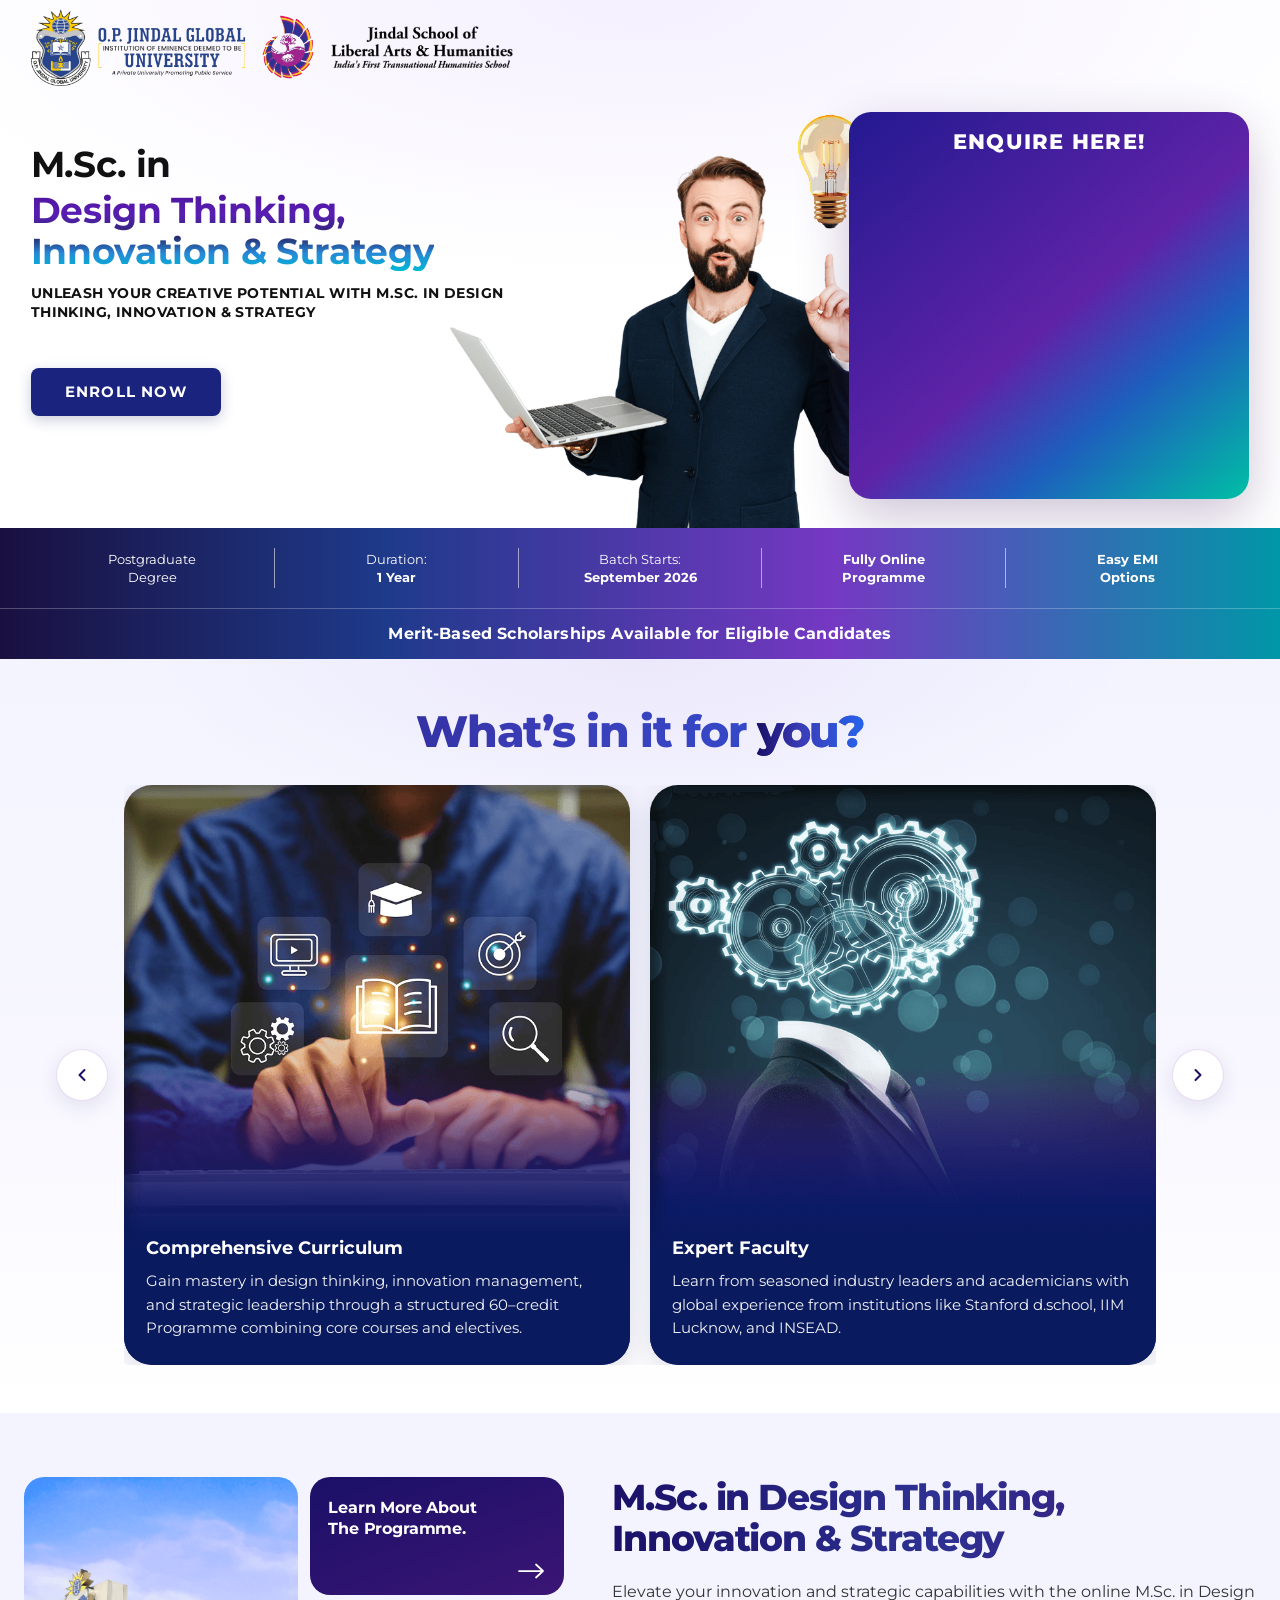
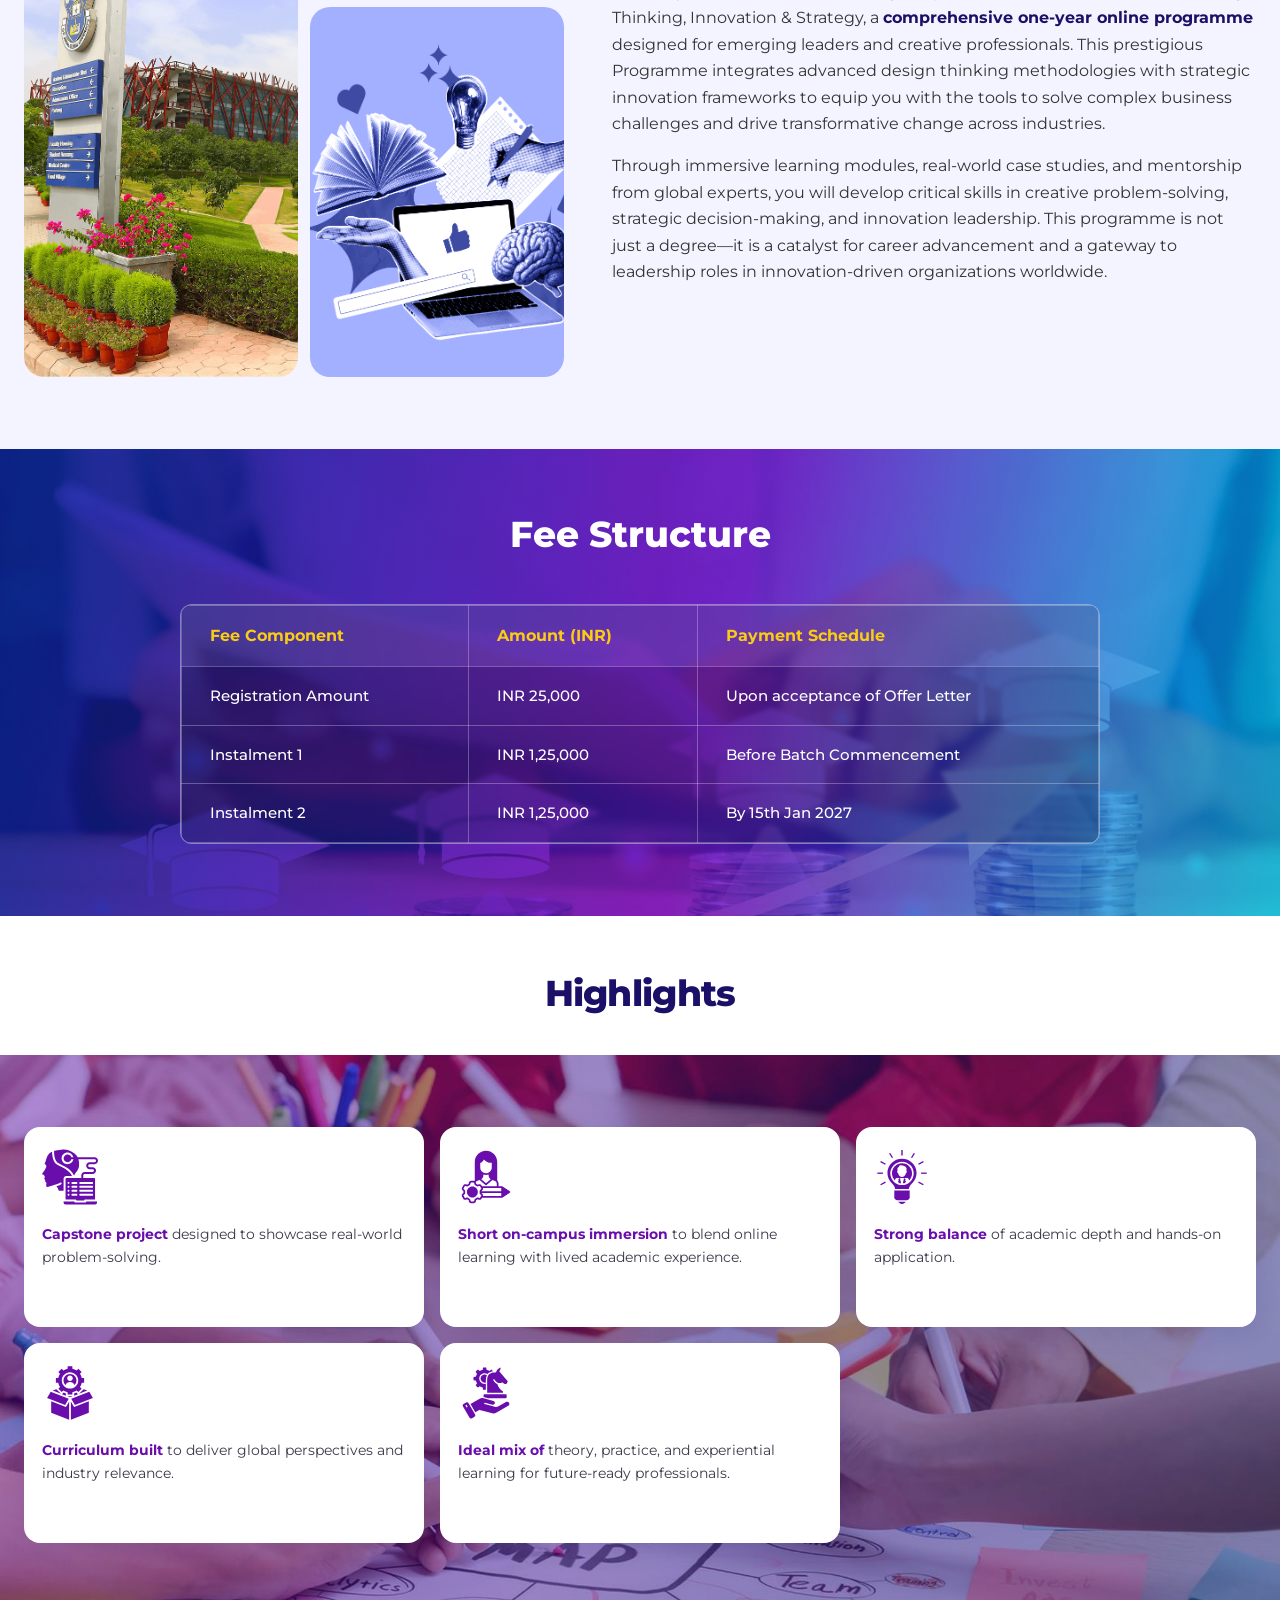
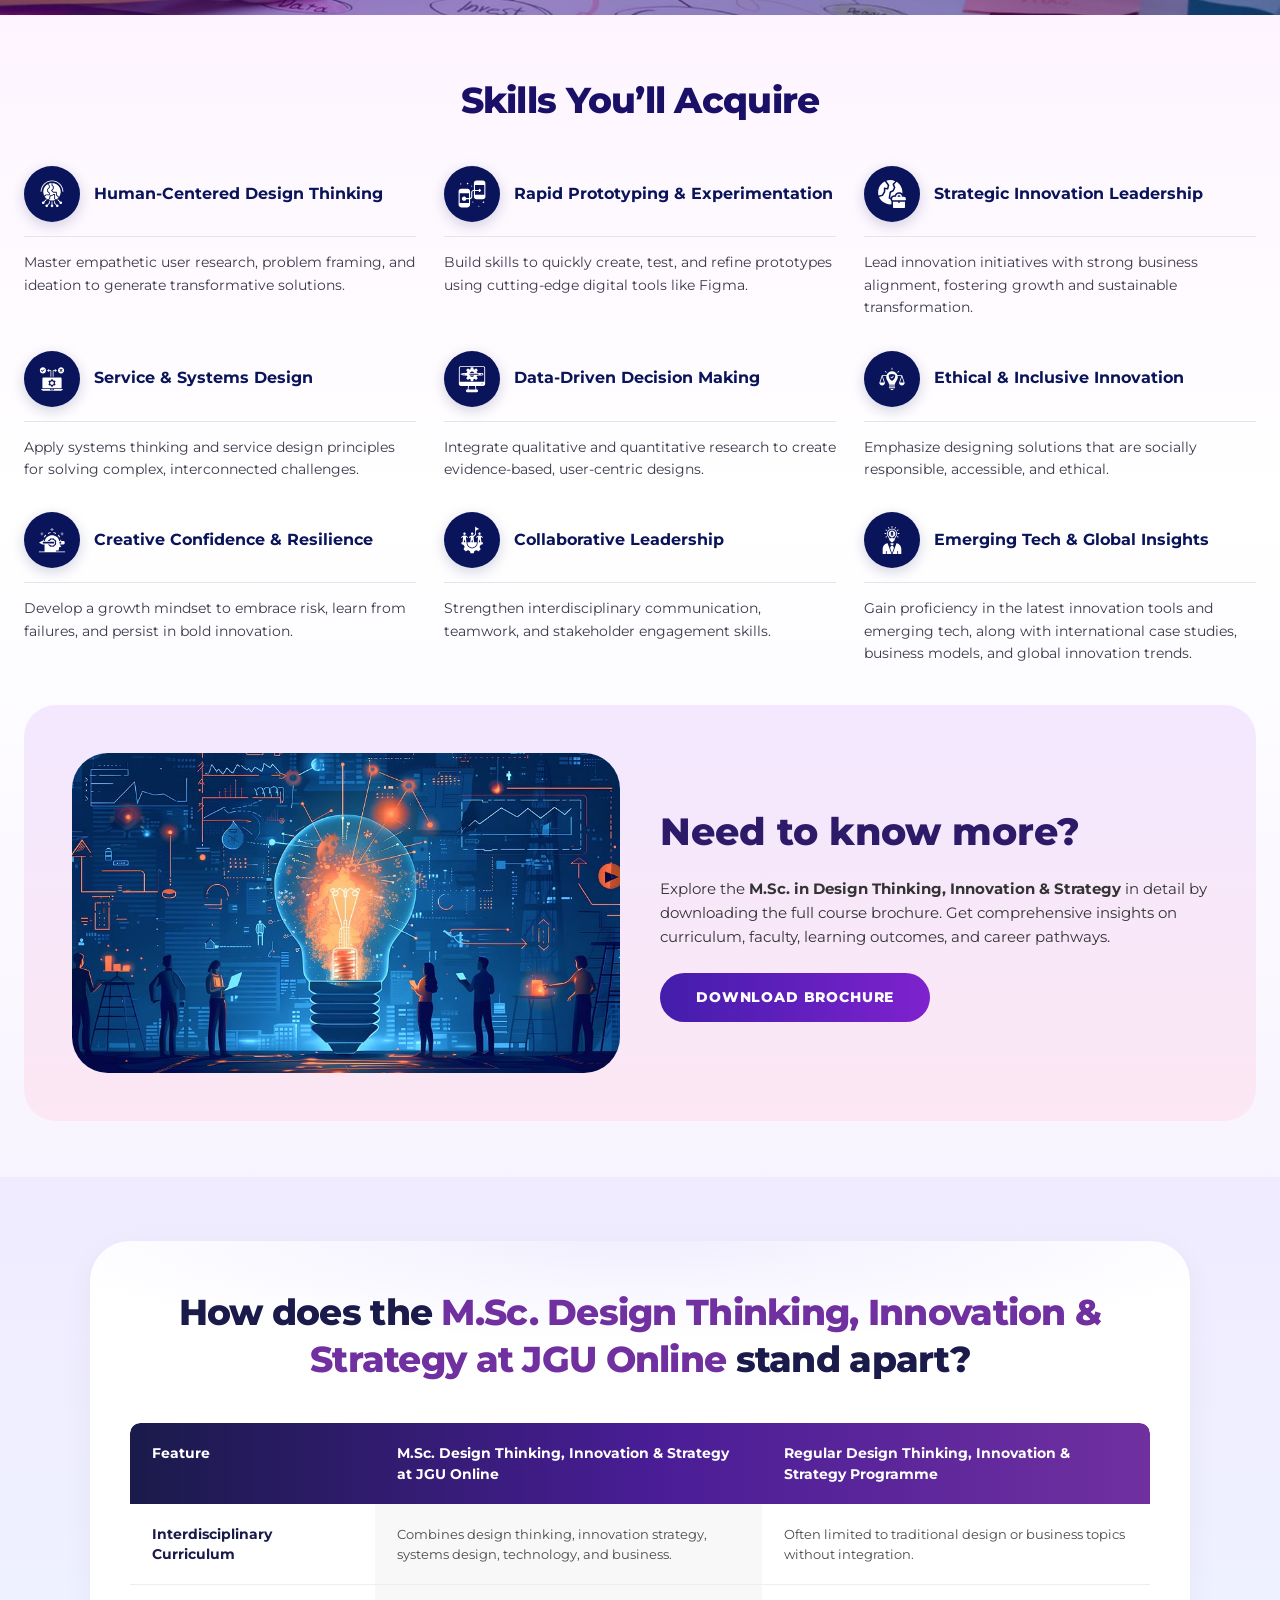
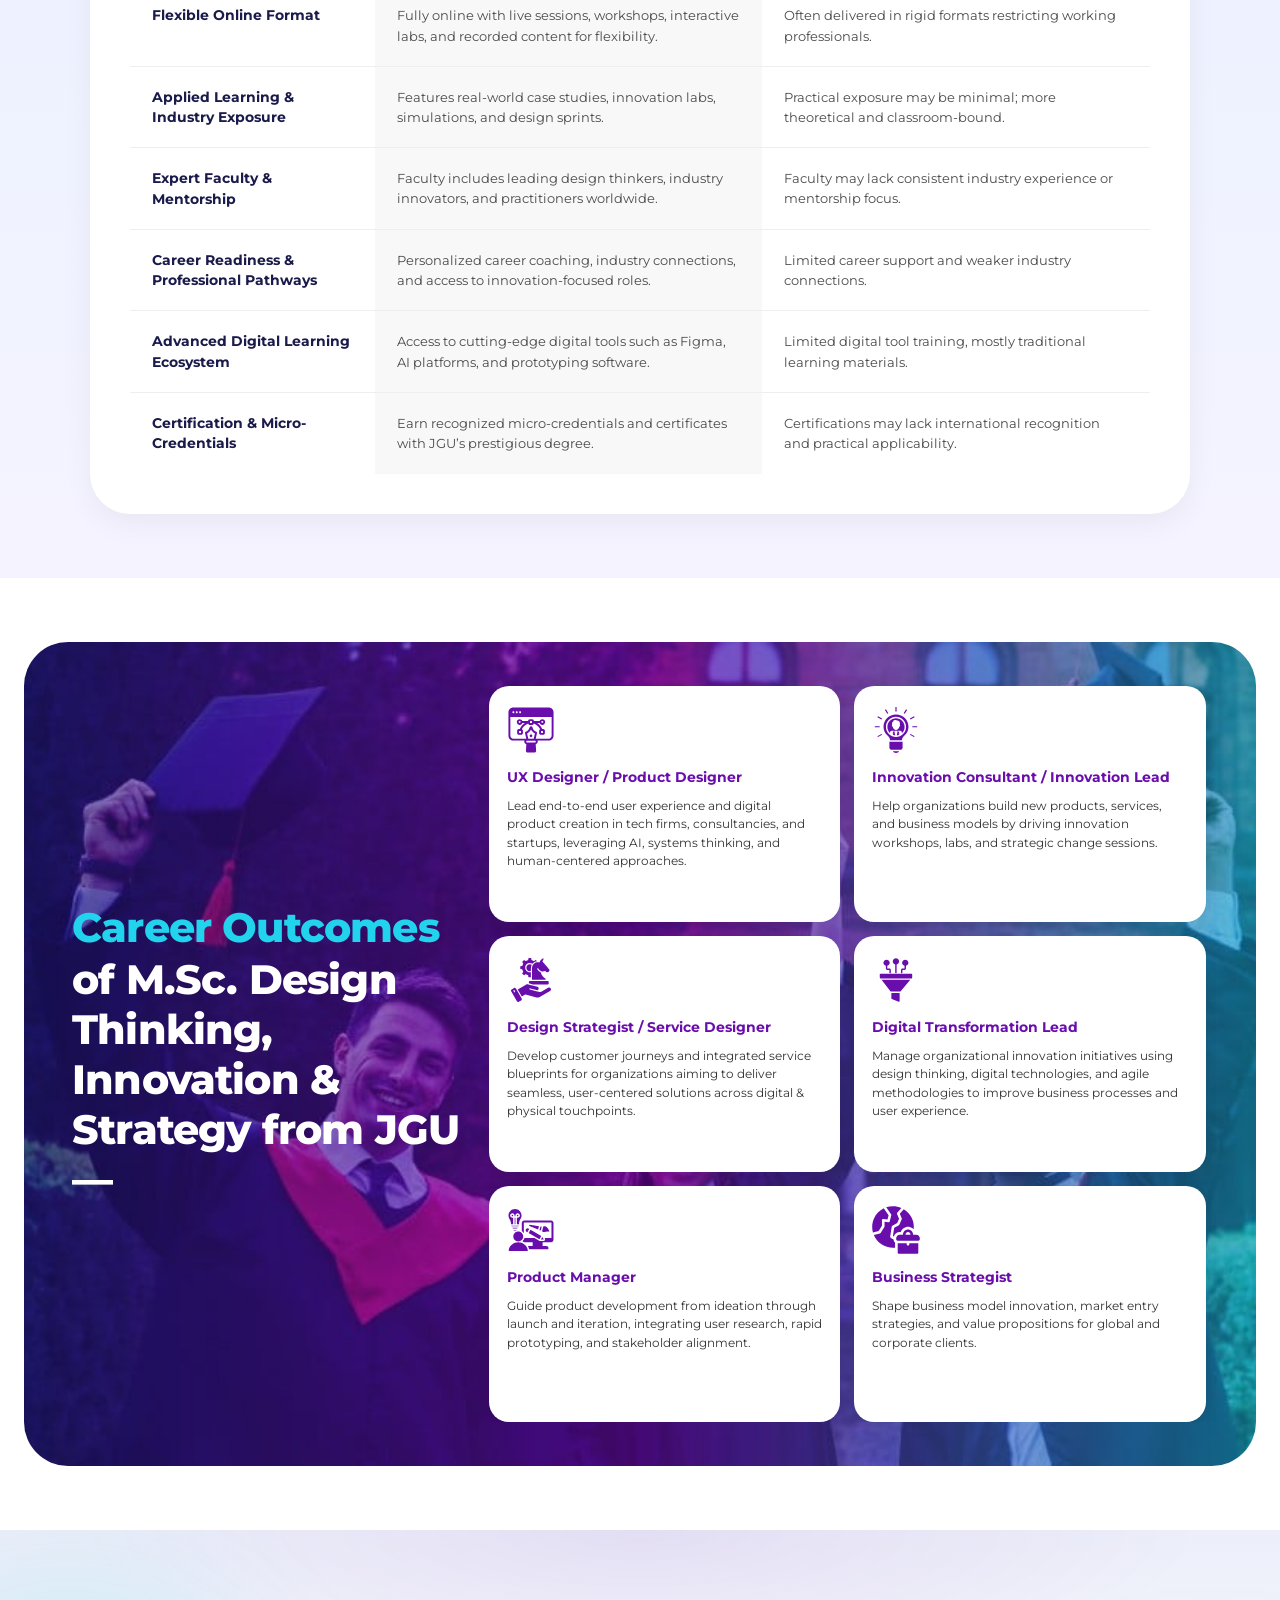
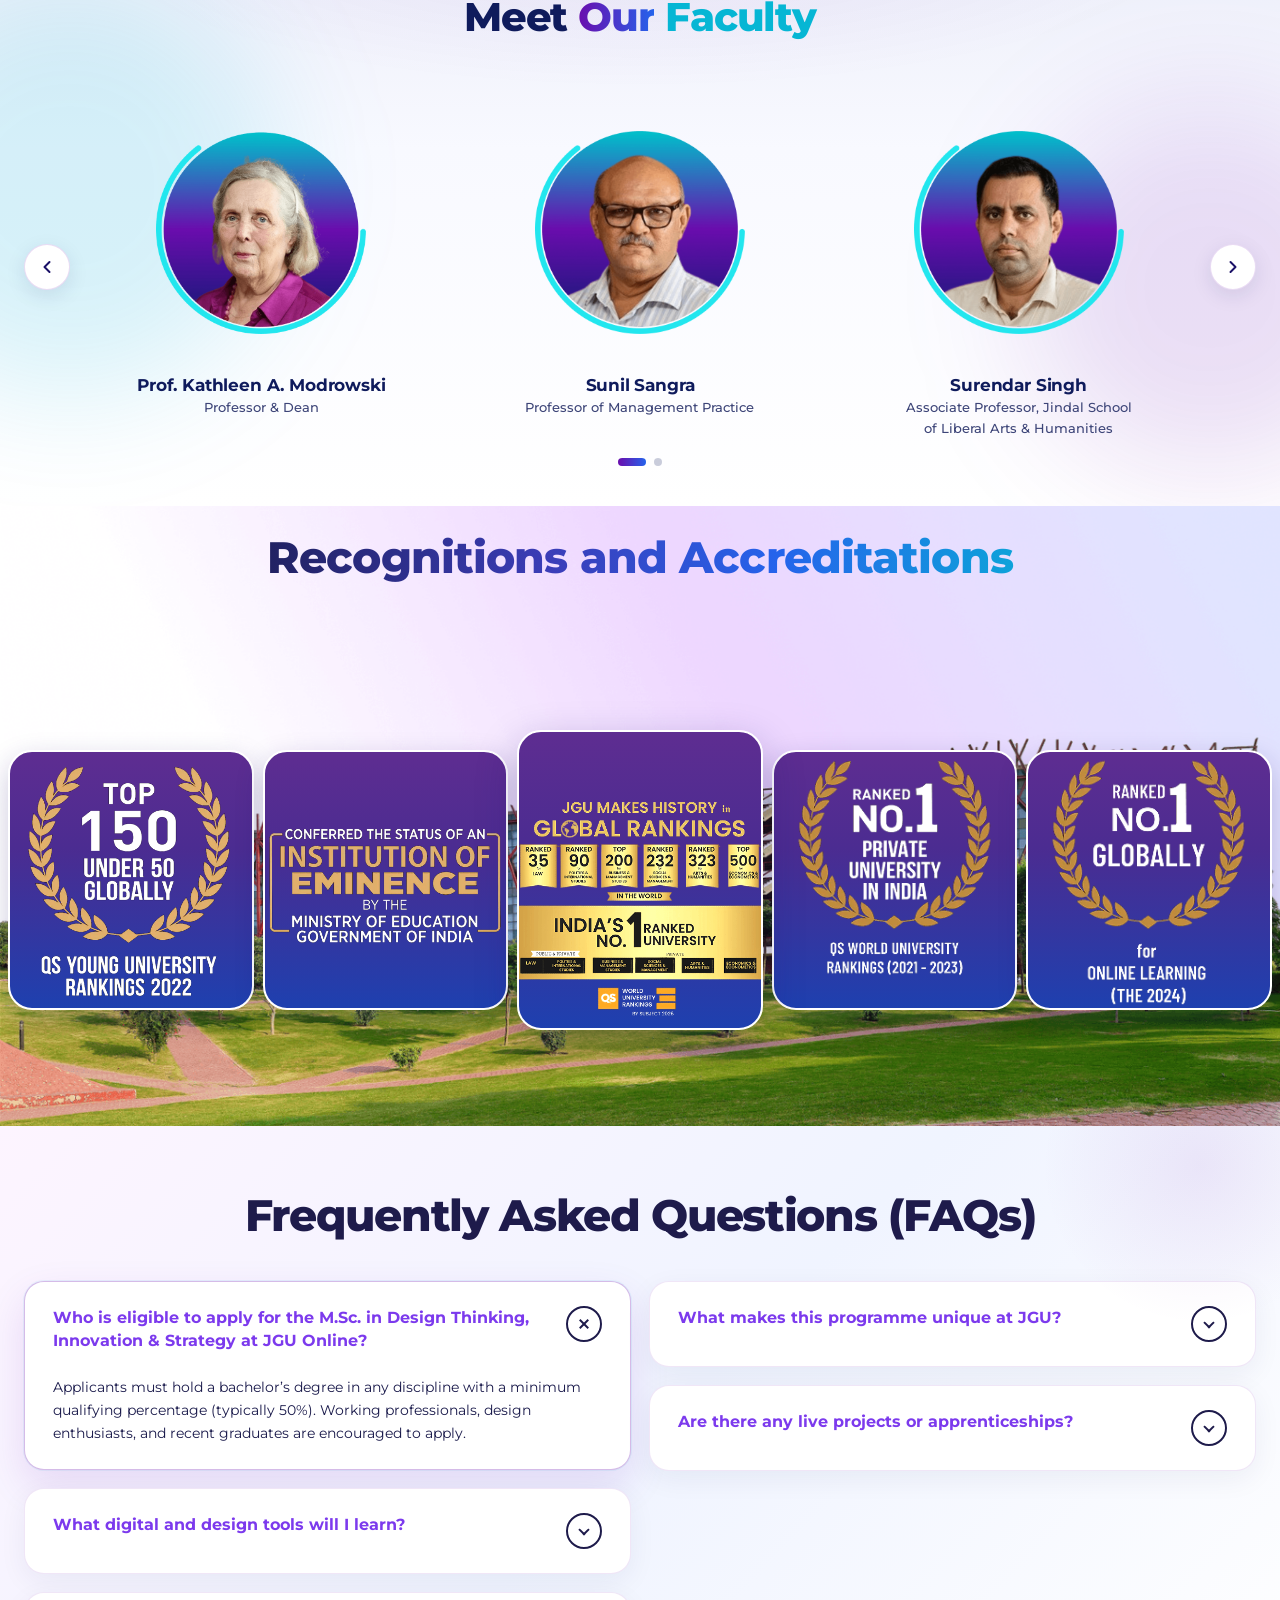
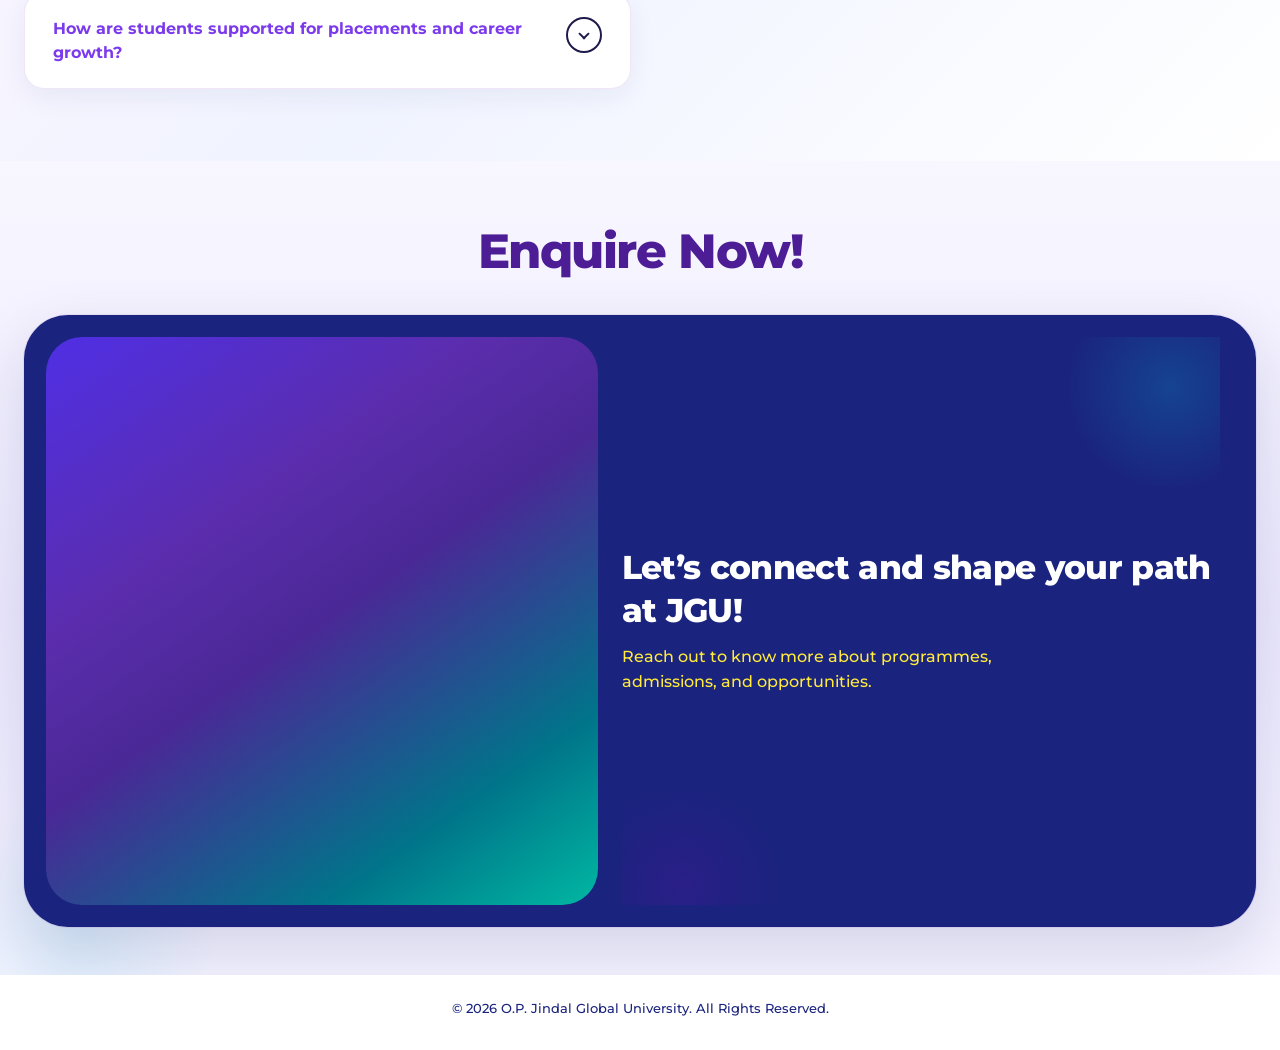
==== commit 58142dda: "Added merit based" ====
--- a/index.html
+++ b/index.html
@@ -136,6 +136,13 @@
       </div>
     </div>
   </section>
+
+  <!-- MERIT-BASED SCHOLARSHIPS -->
+  <aside class="scholarship-bar" aria-label="Scholarship information">
+    <div class="container scholarship-bar__inner">
+      <p class="scholarship-bar__text">Merit-Based Scholarships Available for Eligible Candidates</p>
+    </div>
+  </aside>
 
   <!-- WHAT'S IN IT FOR YOU -->
   <section class="benefits" id="benefits">
--- a/css/style.css
+++ b/css/style.css
@@ -546,6 +546,46 @@
   flex-shrink: 0;
 }
 
+.scholarship-bar {
+  background: linear-gradient(
+    90deg,
+    #1a1040 0%,
+    #1e3a8a 30%,
+    #7538c2 65%,
+    #0097a7 100%
+  );
+  padding: 14px 0;
+  position: relative;
+  z-index: 3;
+  border-top: 1px solid rgba(255, 255, 255, 0.25);
+}
+
+.scholarship-bar__inner {
+  display: flex;
+  align-items: center;
+  justify-content: center;
+  text-align: center;
+}
+
+.scholarship-bar__text {
+  margin: 0;
+  color: #ffffff;
+  font-size: 16px;
+  font-weight: 700;
+  line-height: 1.4;
+  letter-spacing: 0.01em;
+}
+
+@media (max-width: 768px) {
+  .scholarship-bar {
+    padding: 12px 16px;
+  }
+
+  .scholarship-bar__text {
+    font-size: 14px;
+  }
+}
+
 /* Benefits — carousel styles in css/benefits.css */
 
 /* Programme overview */
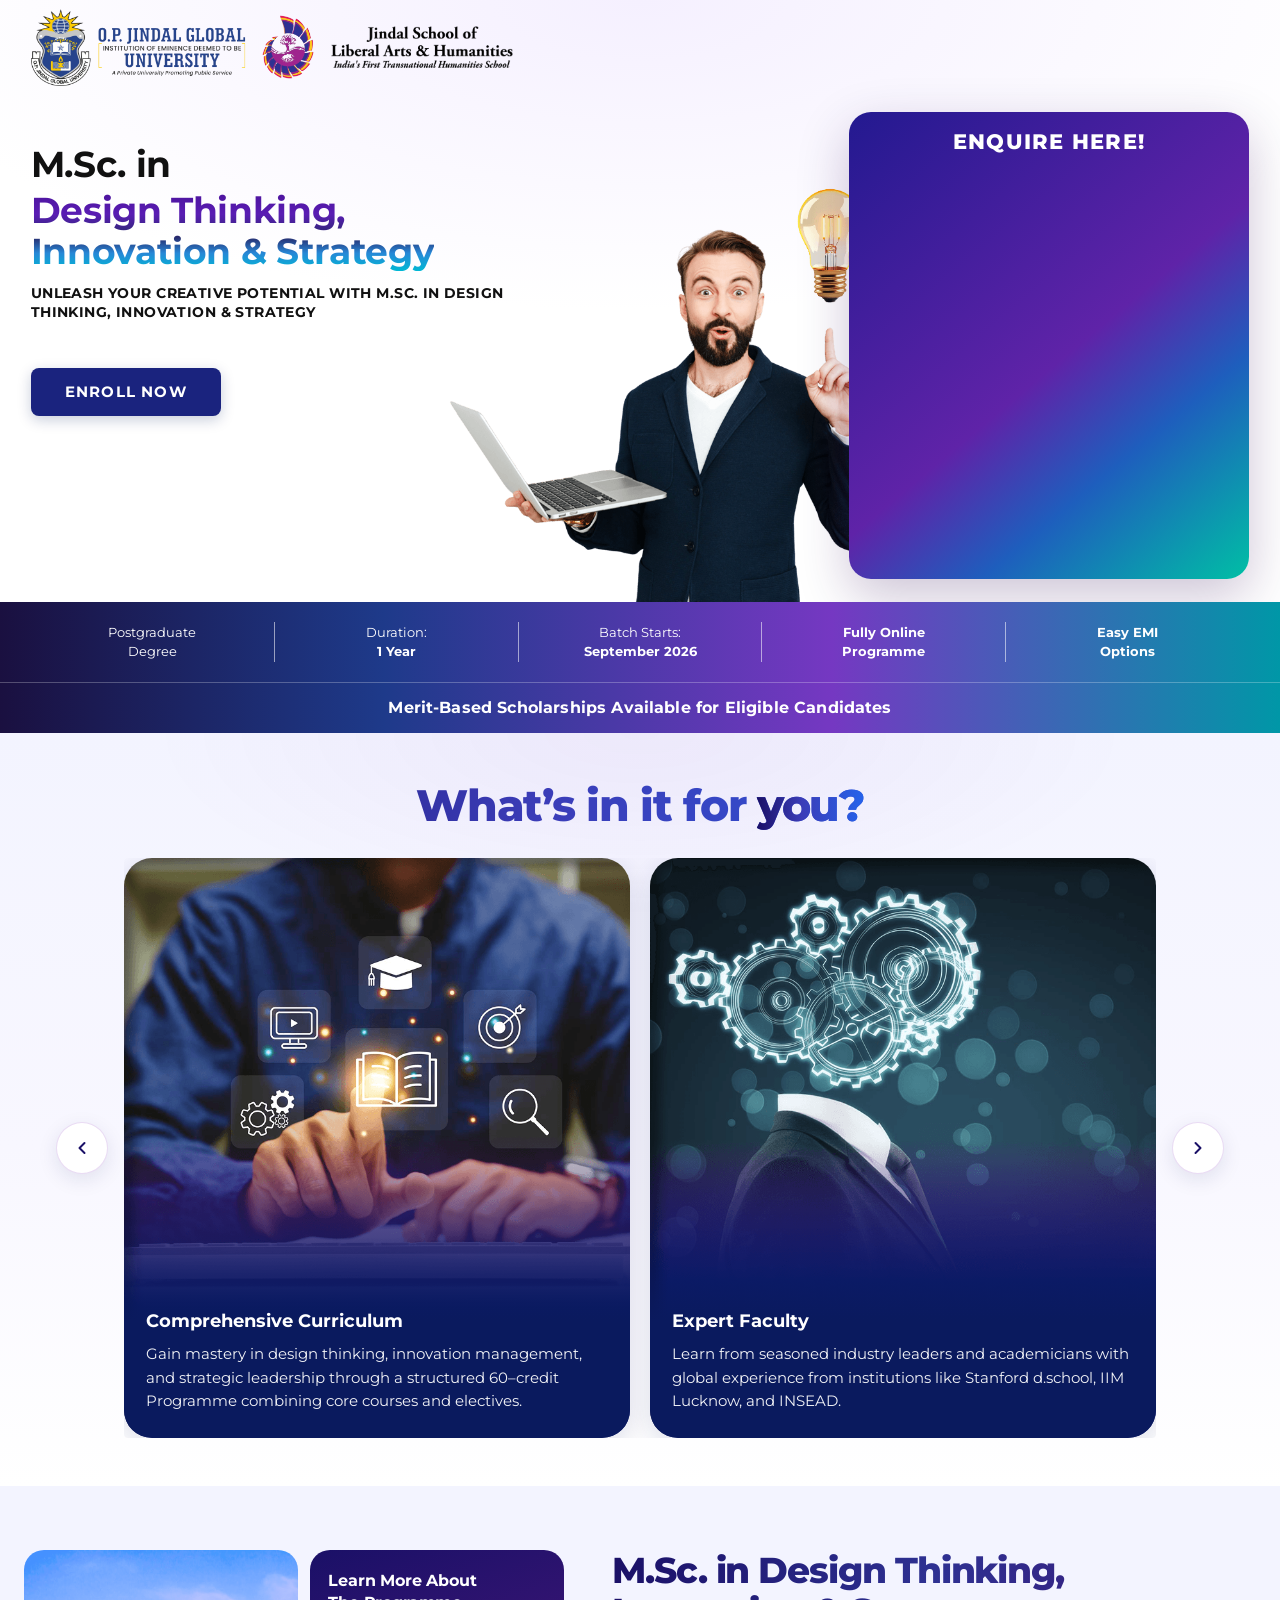
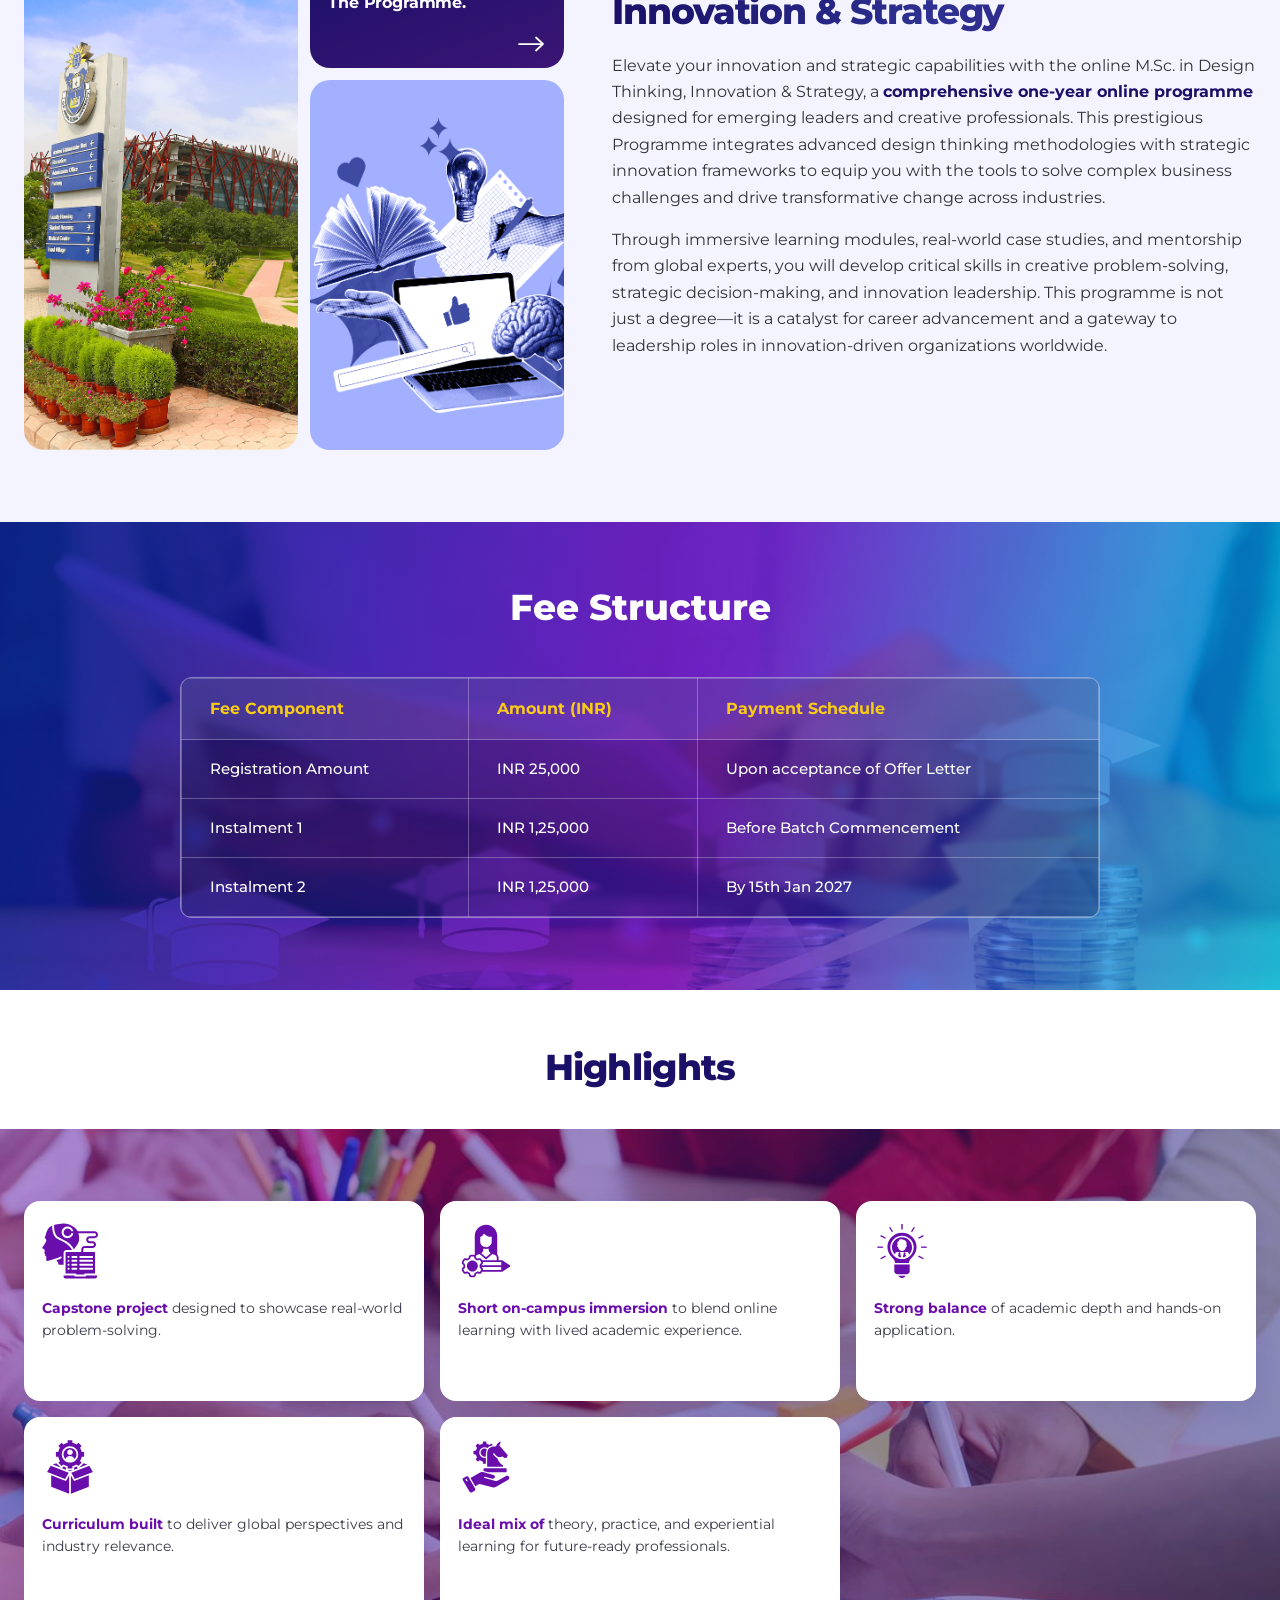
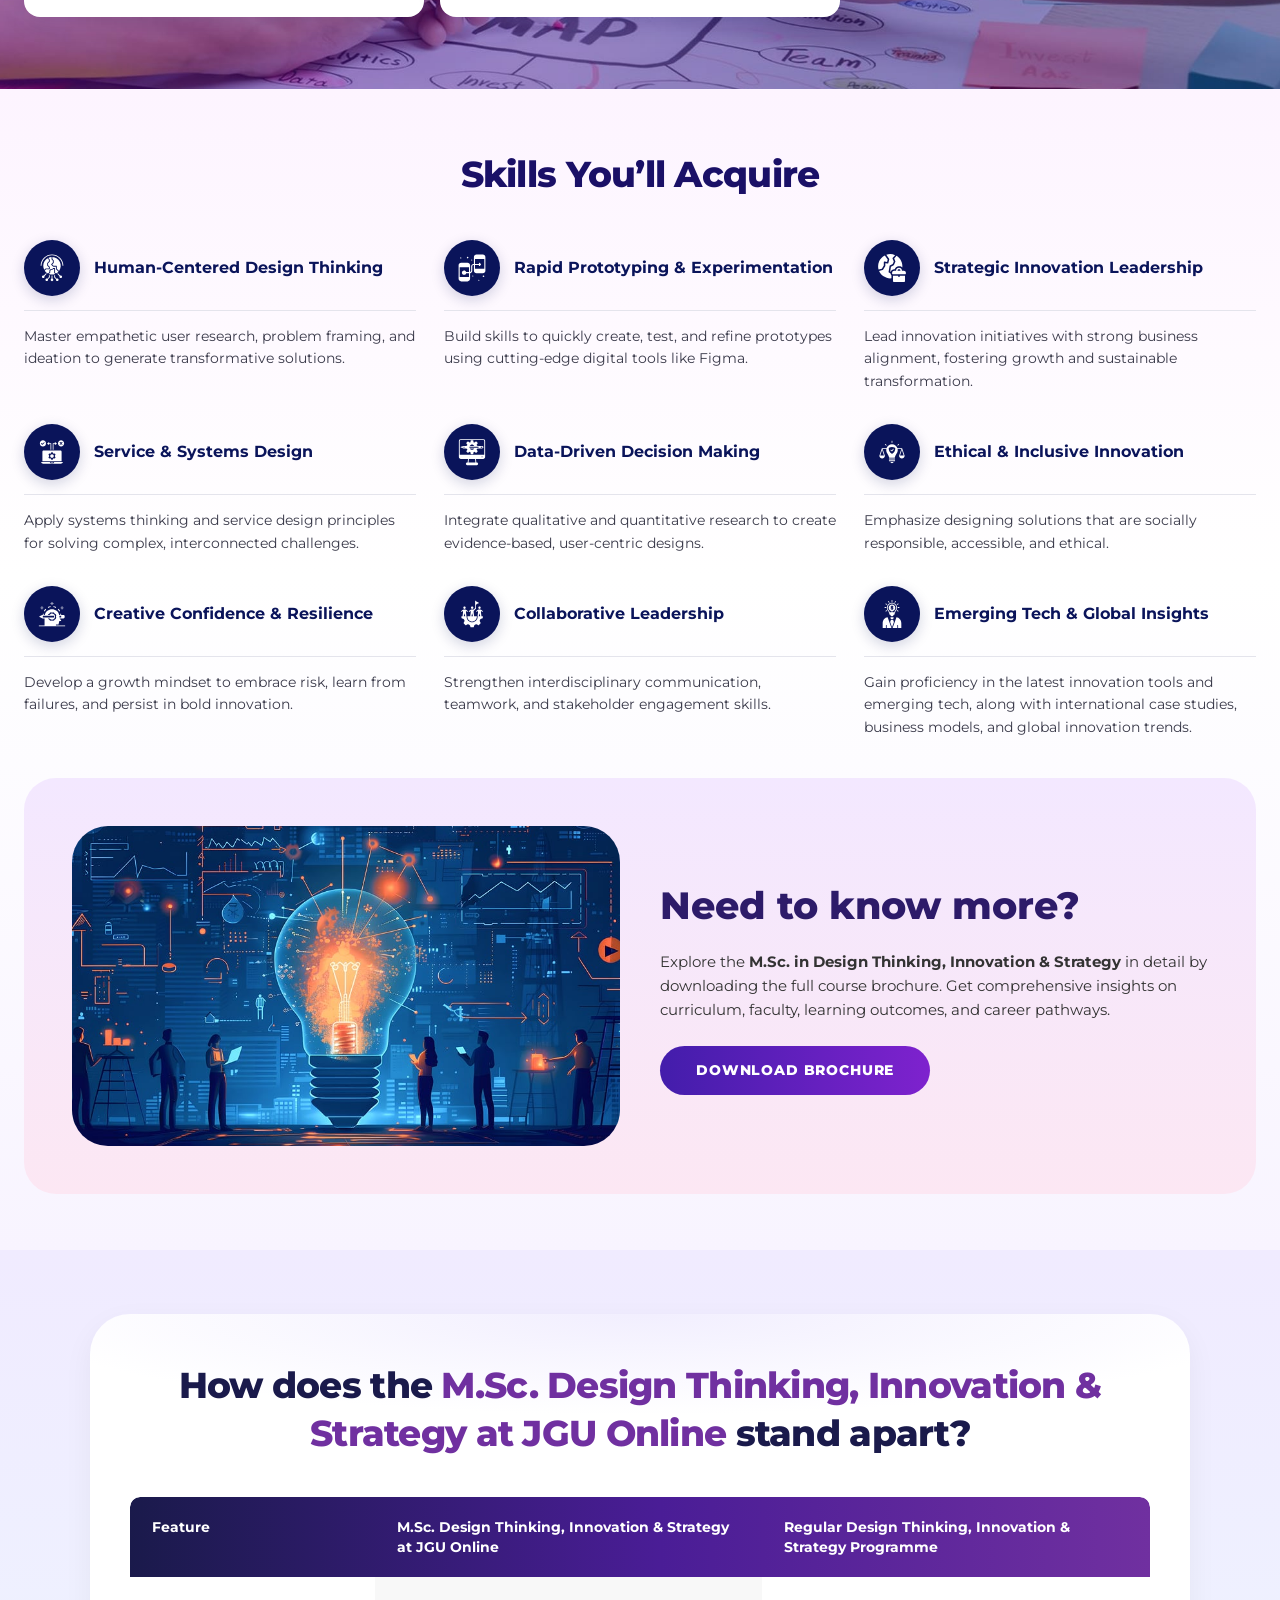
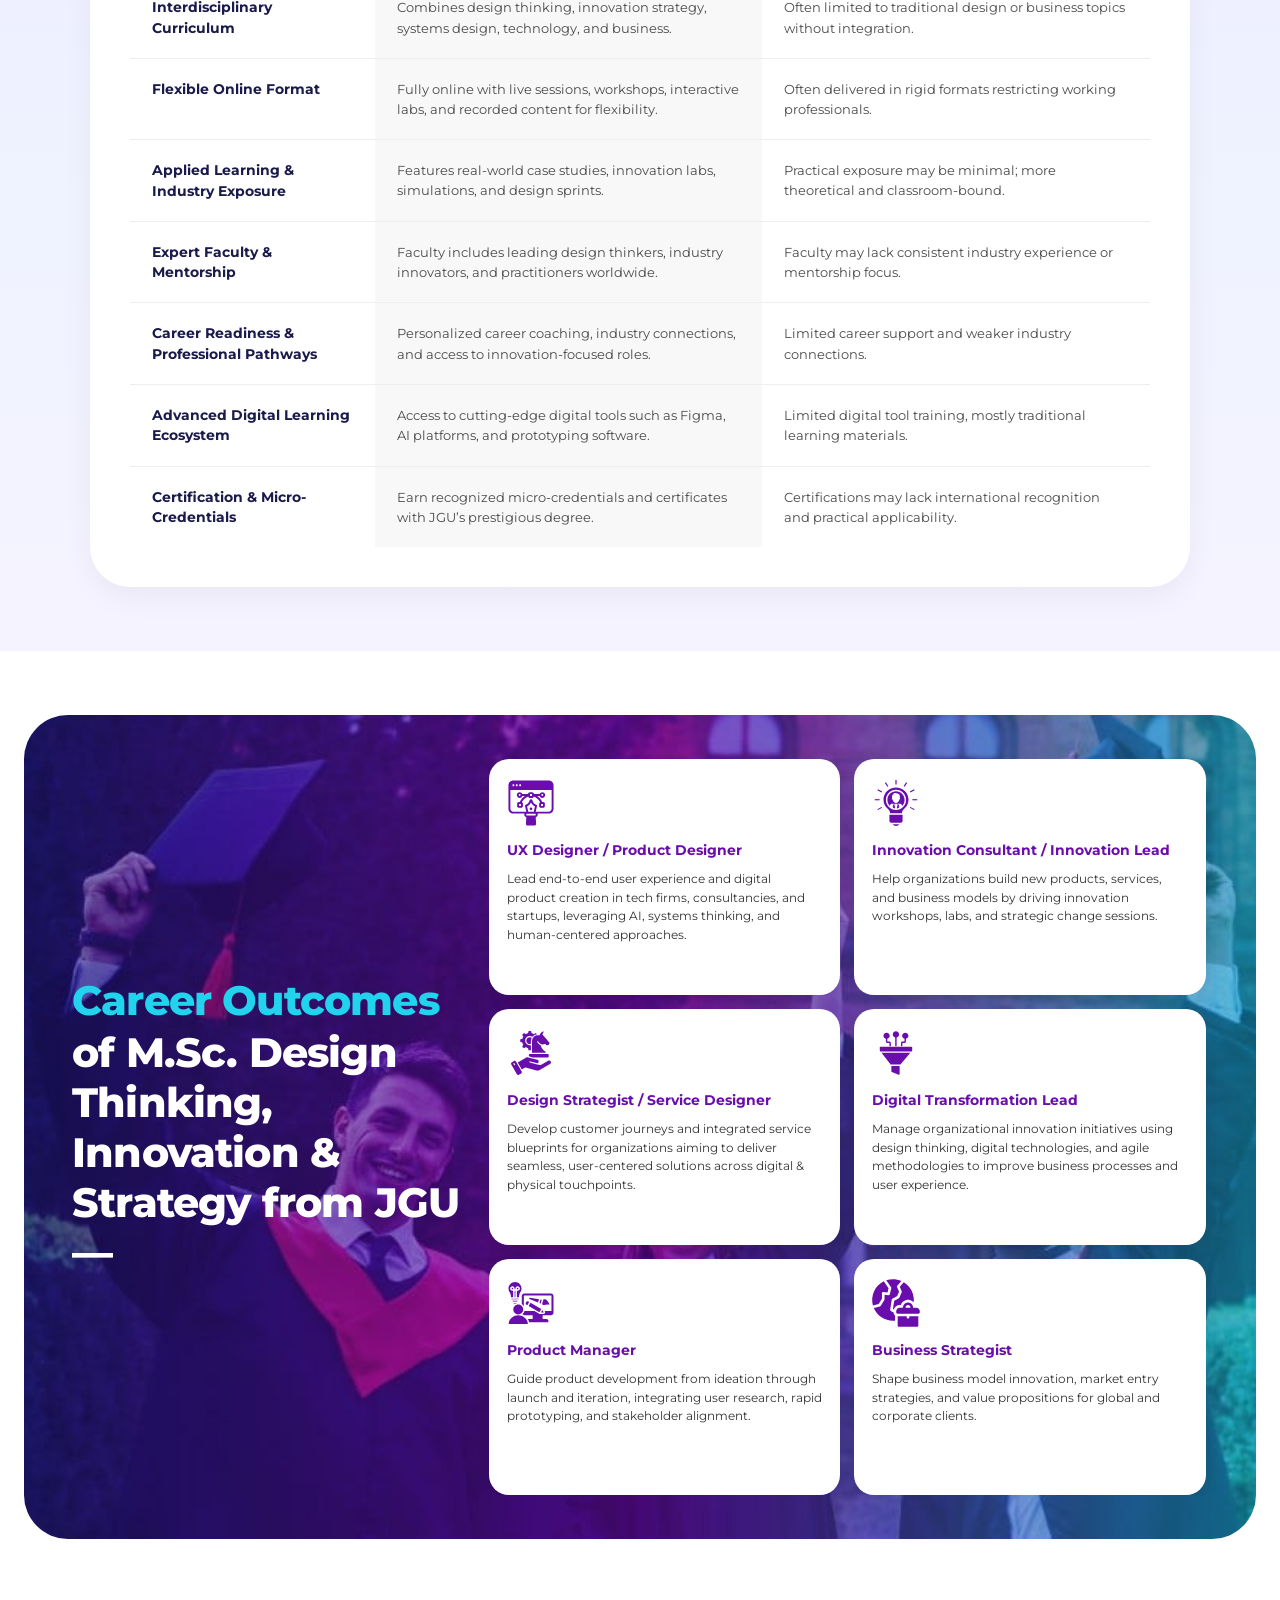
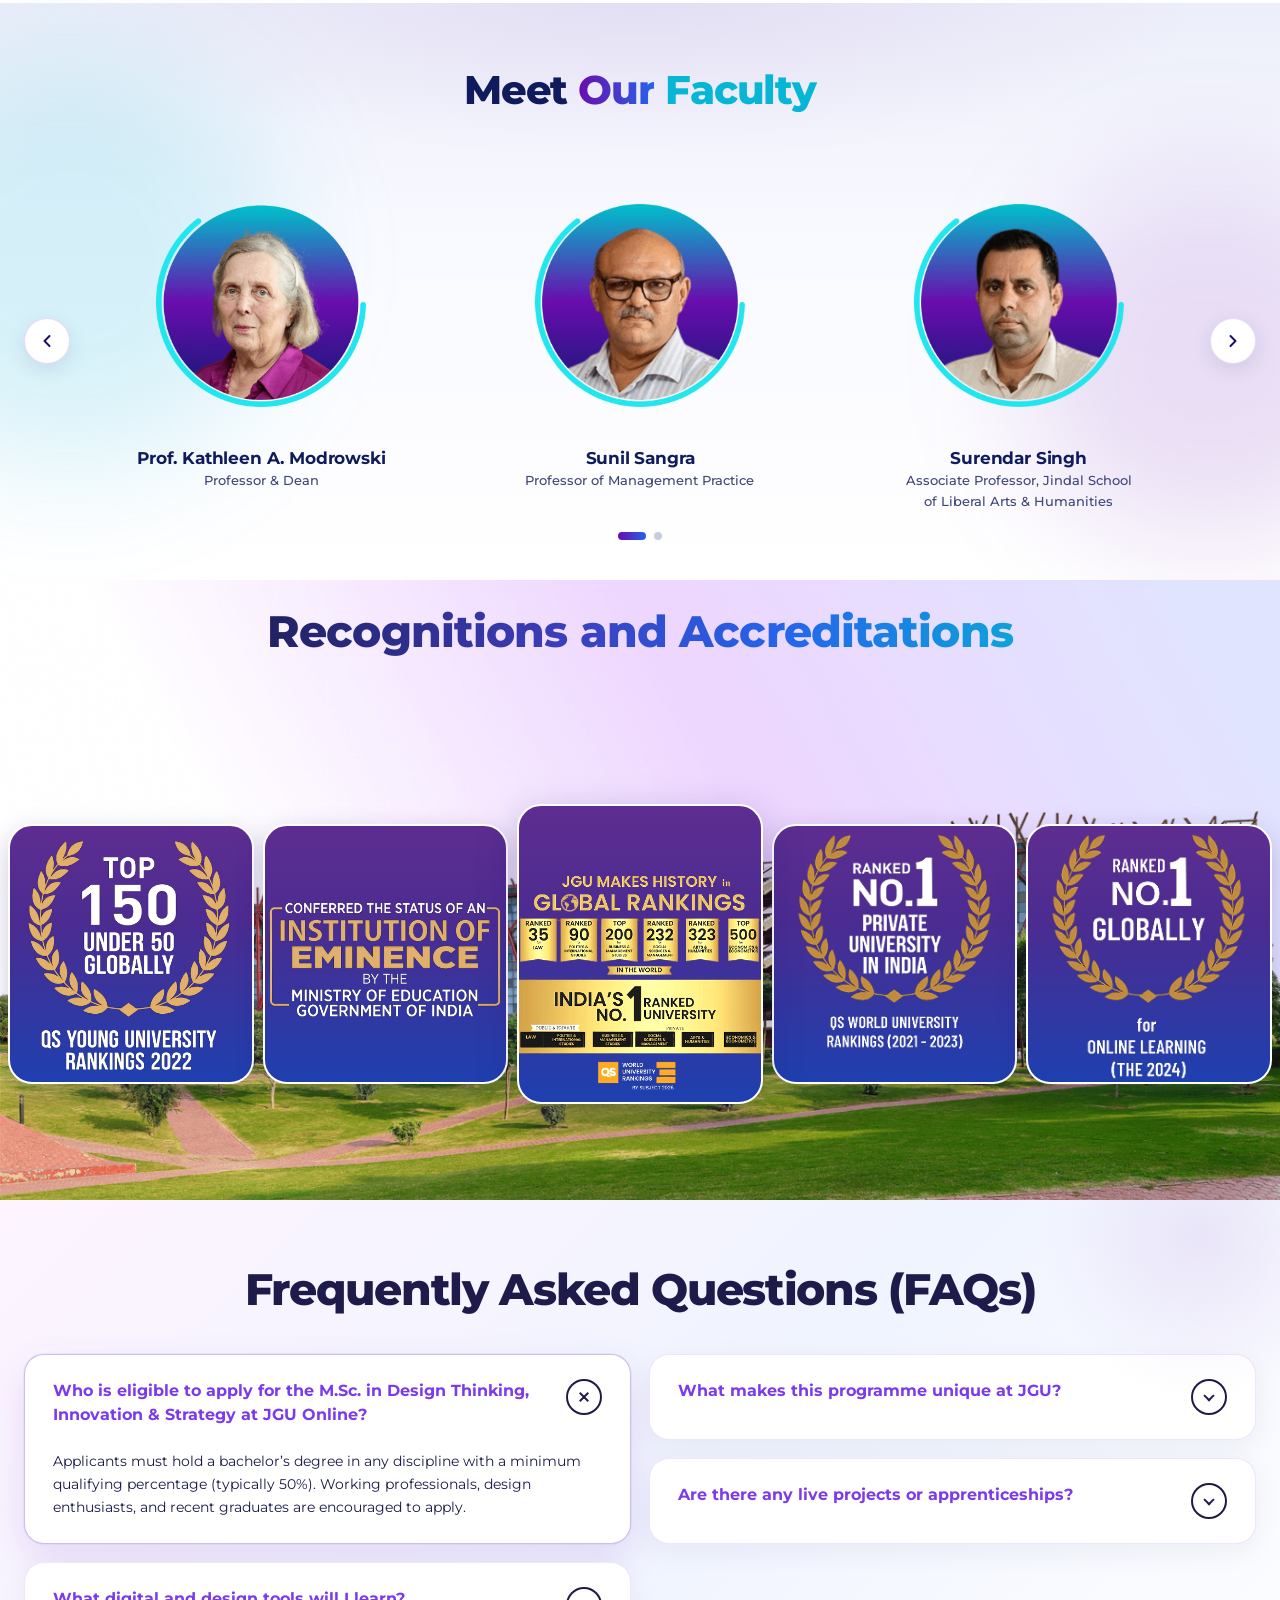
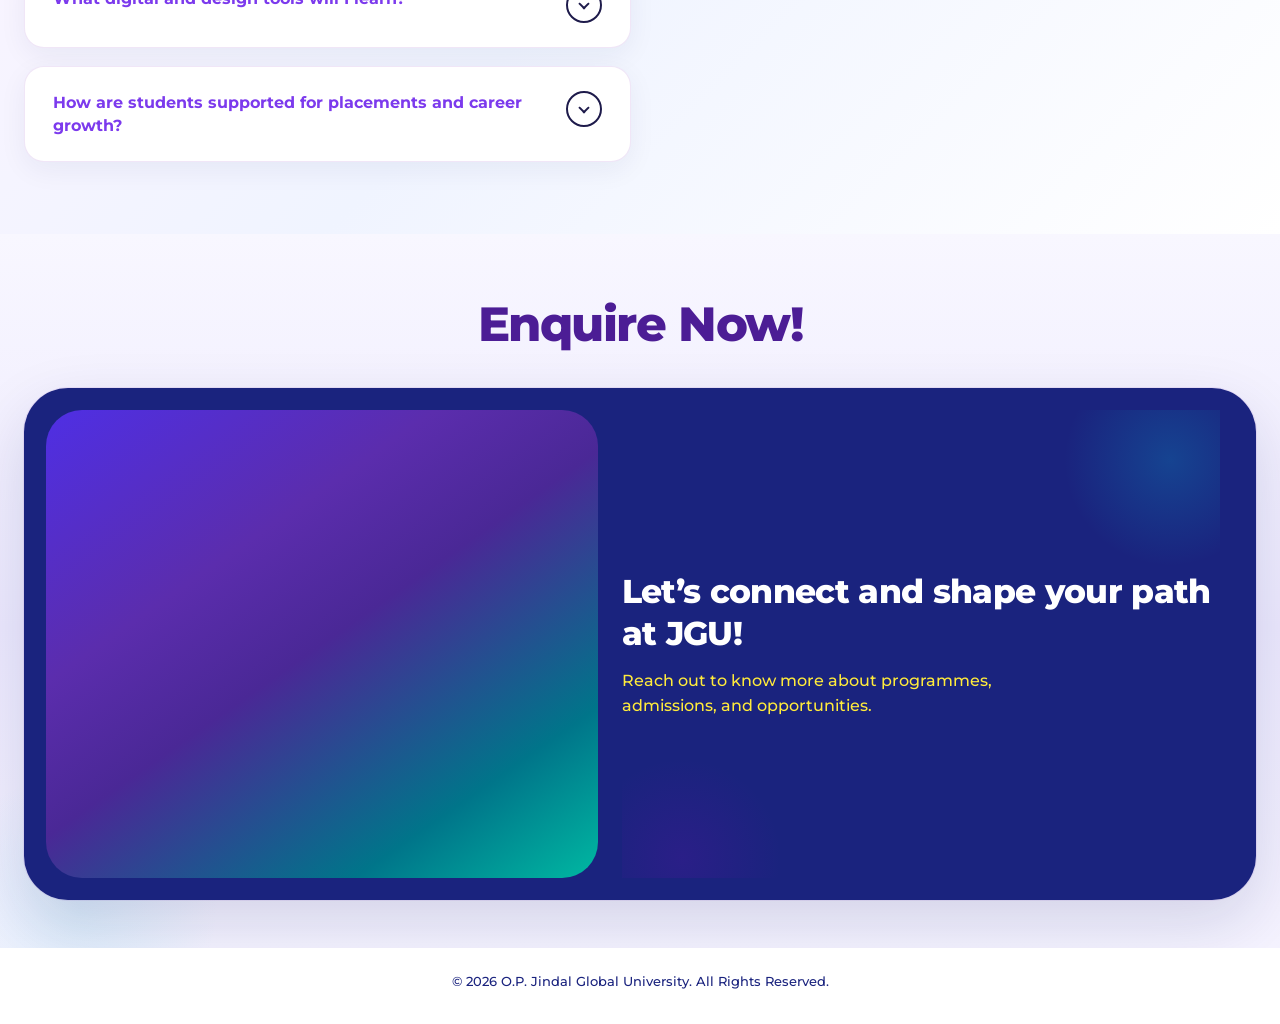
==== commit bd733cd5: "Add GTM, Meta Pixel, and widgets" ====
--- a/index.html
+++ b/index.html
@@ -15,24 +15,31 @@
 
   <!-- Meta Pixel Code -->
   <script>
-    !(function (f, b, e, v, n, t, s) {
-      if (f.fbq) return;
-      n = f.fbq = function () {
-        n.callMethod ? n.callMethod.apply(n, arguments) : n.queue.push(arguments);
-      };
-      if (!f._fbq) f._fbq = n;
-      n.push = n;
-      n.loaded = !0;
-      n.version = '2.0';
-      n.queue = [];
-      t = b.createElement(e);
-      t.async = !0;
-      t.src = v;
-      s = b.getElementsByTagName(e)[0];
-      s.parentNode.insertBefore(t, s);
-    })(window, document, 'script', 'https://connect.facebook.net/en_US/fbevents.js');
-    fbq('init', '1243343920376799');
-    fbq('track', 'PageView');
+  !(function (f, b, e, v, n, t, s) {
+  if (f.fbq) return;
+  n = f.fbq = function () {
+  n.callMethod
+  ? n.callMethod.apply(n, arguments)
+  : n.queue.push(arguments);
+  };
+  if (!f._fbq) f._fbq = n;
+  n.push = n;
+  n.loaded = !0;
+  n.version = "2.0";
+  n.queue = [];
+  t = b.createElement(e);
+  t.async = !0;
+  t.src = v;
+  s = b.getElementsByTagName(e)[0];
+  s.parentNode.insertBefore(t, s);
+  })(
+  window,
+  document,
+  "script",
+  "https://connect.facebook.net/en_US/fbevents.js"
+  );
+  fbq("init", "1243343920376799");
+  fbq("track", "PageView");
   </script>
   <!-- End Meta Pixel Code -->
 
@@ -53,9 +60,9 @@
   </script>
   <!-- Bootstrap 4 must load FIRST so the site's own styles override Reboot -->
   <link rel="stylesheet" href="css/bootstrap.min.css" />
-  <link rel="stylesheet" href="css/style.css?v=20260673" />
+  <link rel="stylesheet" href="css/style.css?v=20260678" />
   <link rel="stylesheet" href="css/benefits.css?v=20260662" />
-  <link rel="stylesheet" href="css/responsive.css?v=20260676" />
+  <link rel="stylesheet" href="css/responsive.css?v=20260678" />
 </head>
 <body>
 
@@ -65,8 +72,10 @@
   <!-- End Google Tag Manager (noscript) -->
 
   <!-- Meta Pixel Code (noscript) -->
-  <noscript><img height="1" width="1" style="display:none" alt=""
-  src="https://www.facebook.com/tr?id=1243343920376799&amp;ev=PageView&amp;noscript=1" /></noscript>
+  <noscript>
+    <img height="1" width="1" style="display:none" alt=""
+      src="https://www.facebook.com/tr?id=1243343920376799&amp;ev=PageView&amp;noscript=1" />
+  </noscript>
   <!-- End Meta Pixel Code (noscript) -->
 
   <!-- HERO -->
@@ -101,7 +110,7 @@
         <aside class="enquiry-card enquiry-card--hero">
           <h2 class="enquiry-card__title">ENQUIRE HERE!</h2>
           <div class="enquiry-card__widget">
-            <div class="npf_wgts" data-height="320px" data-w="0185dd0a8a9025344c251fc96b76a370" style="width:100%"></div>
+            <div class="npf_wgts" data-height="400px" data-w="0185dd0a8a9025344c251fc96b76a370"></div>
           </div>
         </aside>
       </div>
@@ -882,7 +891,7 @@
       </h2>
       <div class="enquire-panel">
         <div class="enquire-panel__widget">
-          <div class="npf_wgts" data-height="500px" data-w="0185dd0a8a9025344c251fc96b76a370" style="width:100%;min-height:500px"></div>
+          <div class="npf_wgts" data-height="400px" data-w="0185dd0a8a9025344c251fc96b76a370"></div>
         </div>
         <div class="enquire-panel__content">
           <h3>Let&rsquo;s connect and shape your path at JGU!</h3>
@@ -906,7 +915,33 @@
   <script src="js/faculty-slider.js?v=20260674" defer></script>
   <script src="js/script.js"></script>
 
-  <!-- NoPaperForms: widget embed + popup (form is generated by NPF only) -->
-  <script src="js/npf-init.js?v=20260676"></script>
+  <!-- NoPaperForms: iframe embed widget -->
+  <script type="text/javascript">
+    var s = document.createElement("script");
+    s.type = "text/javascript";
+    s.async = true;
+    s.src = "https://widgets.in8.nopaperforms.com/emwgts.js";
+    document.body.appendChild(s);
+  </script>
+
+  <!-- NoPaperForms: popup widget (ENROLL NOW / Learn More buttons) -->
+  <script src="https://in8cdn.npfs.co/js/widget/npfwpopup.js"></script>
+  <script>
+    (function () {
+      if (typeof NpfWidgetsInit !== 'function') {
+        return;
+      }
+      window.npfW0185dd0a8a9025344c251fc96b76a370 = new NpfWidgetsInit({
+        widgetId: '0185dd0a8a9025344c251fc96b76a370',
+        baseurl: 'widgets.in8.nopaperforms.com',
+        formTitle: 'Enquiry Form',
+        titleColor: '#FF0033',
+        backgroundColor: '#ddd',
+        iframeHeight: '500px',
+        buttonbgColor: '#4c79dc',
+        buttonTextColor: '#FFF'
+      });
+    })();
+  </script>
 </body>
 </html>
--- a/css/style.css
+++ b/css/style.css
@@ -311,6 +311,8 @@
   max-width: none;
   object-fit: contain;
   transform: translateX(clamp(-12px, -2vw, -40px));
+  /* Must stay none — image shifts left over the CTA and would steal clicks */
+  pointer-events: none;
 }
 
 /* Hero enquiry card — bottom-anchored, width follows its column.
--- a/css/responsive.css
+++ b/css/responsive.css
@@ -185,24 +185,25 @@
 }
 
 .enquiry-card__widget .npf_wgts {
-  min-height: 320px;
+  min-height: 400px;
 }
 
 .enquiry-card__widget .npf_wgts iframe {
   width: 100% !important;
-  min-height: 320px !important;
-  height: 320px !important;
+  min-height: 400px !important;
+  height: 400px !important;
   border: 0;
   display: block;
 }
 
 .enquire-panel__widget .npf_wgts {
-  min-height: clamp(300px, 28rem, 500px);
+  min-height: 400px;
 }
 
 .enquire-panel__widget .npf_wgts iframe {
   width: 100% !important;
-  min-height: clamp(300px, 28rem, 500px);
+  min-height: 400px !important;
+  height: 400px !important;
   border: 0;
   display: block;
 }
@@ -285,6 +286,12 @@
   font: inherit;
   letter-spacing: inherit;
   text-transform: inherit;
+  pointer-events: none;
+}
+
+.program-info__cta-text,
+.program-info__arrow {
+  pointer-events: none;
 }
 
 @media (max-width: 767px) {
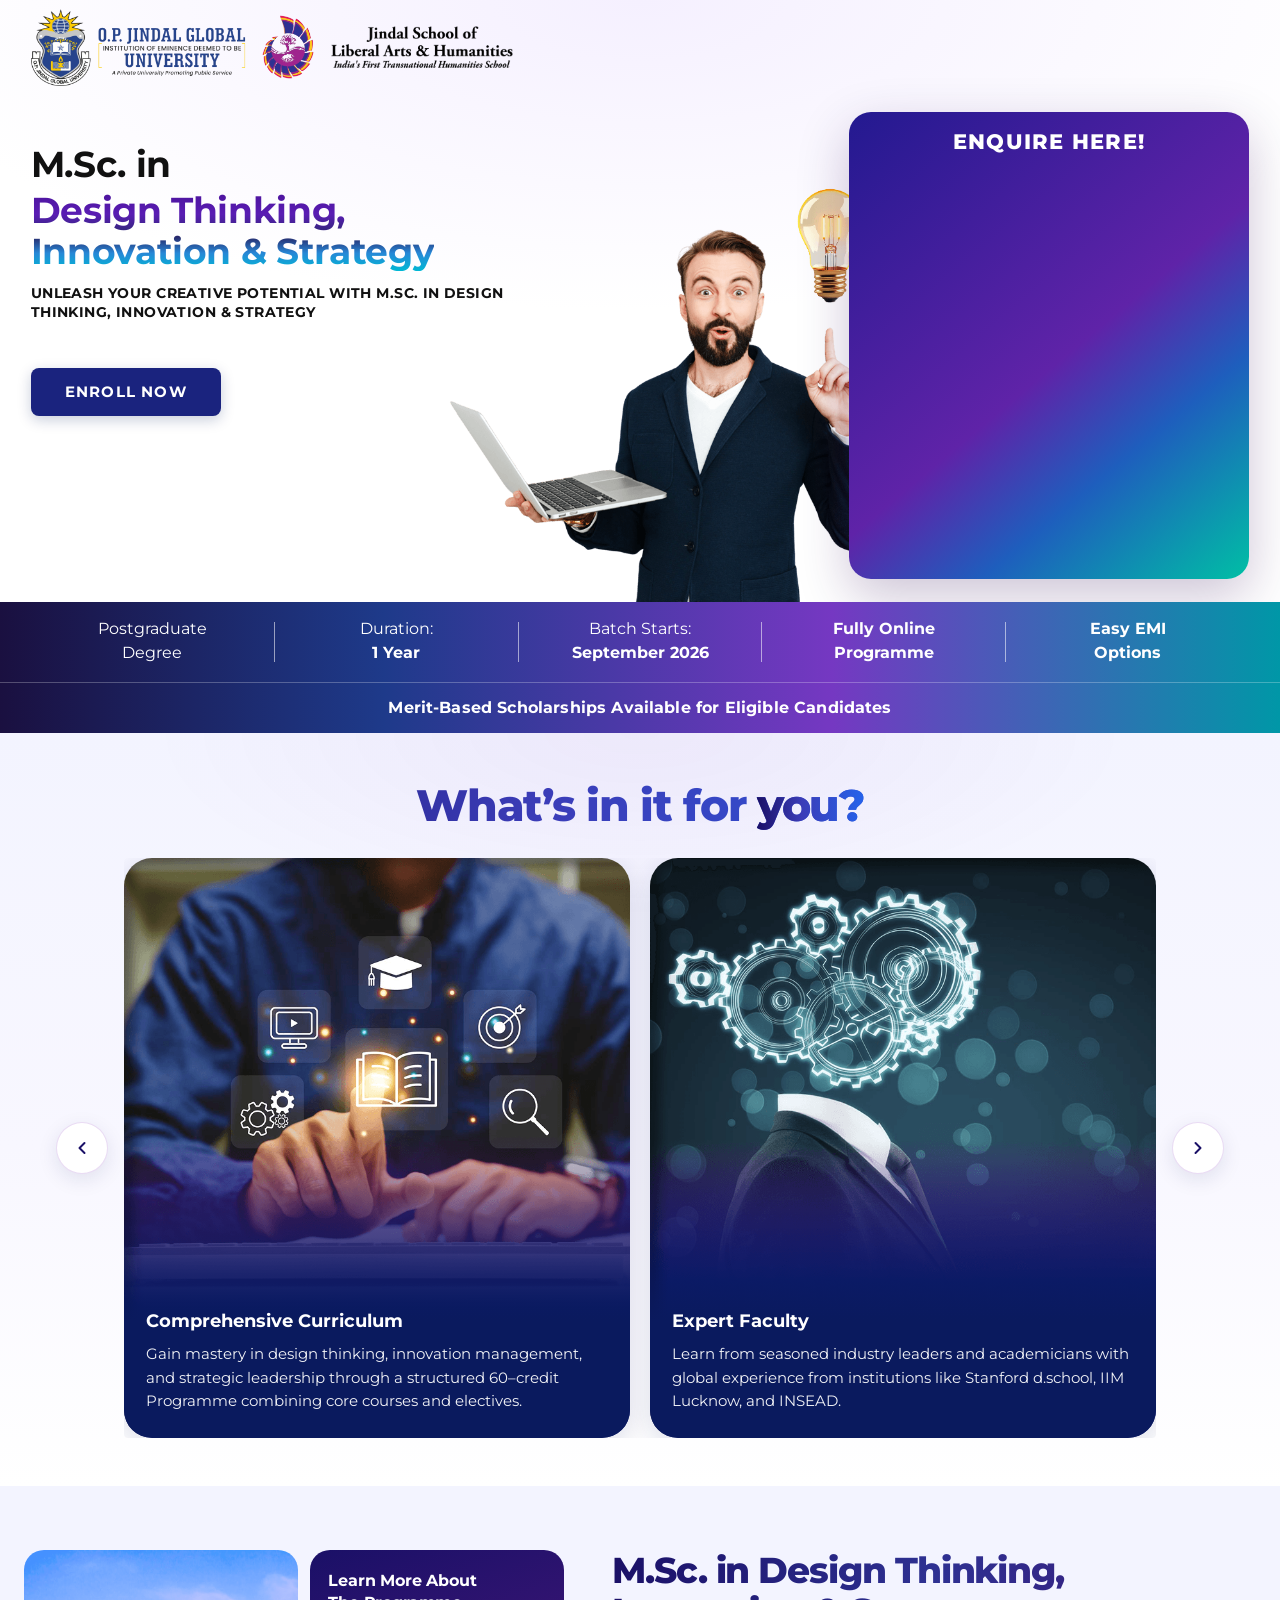
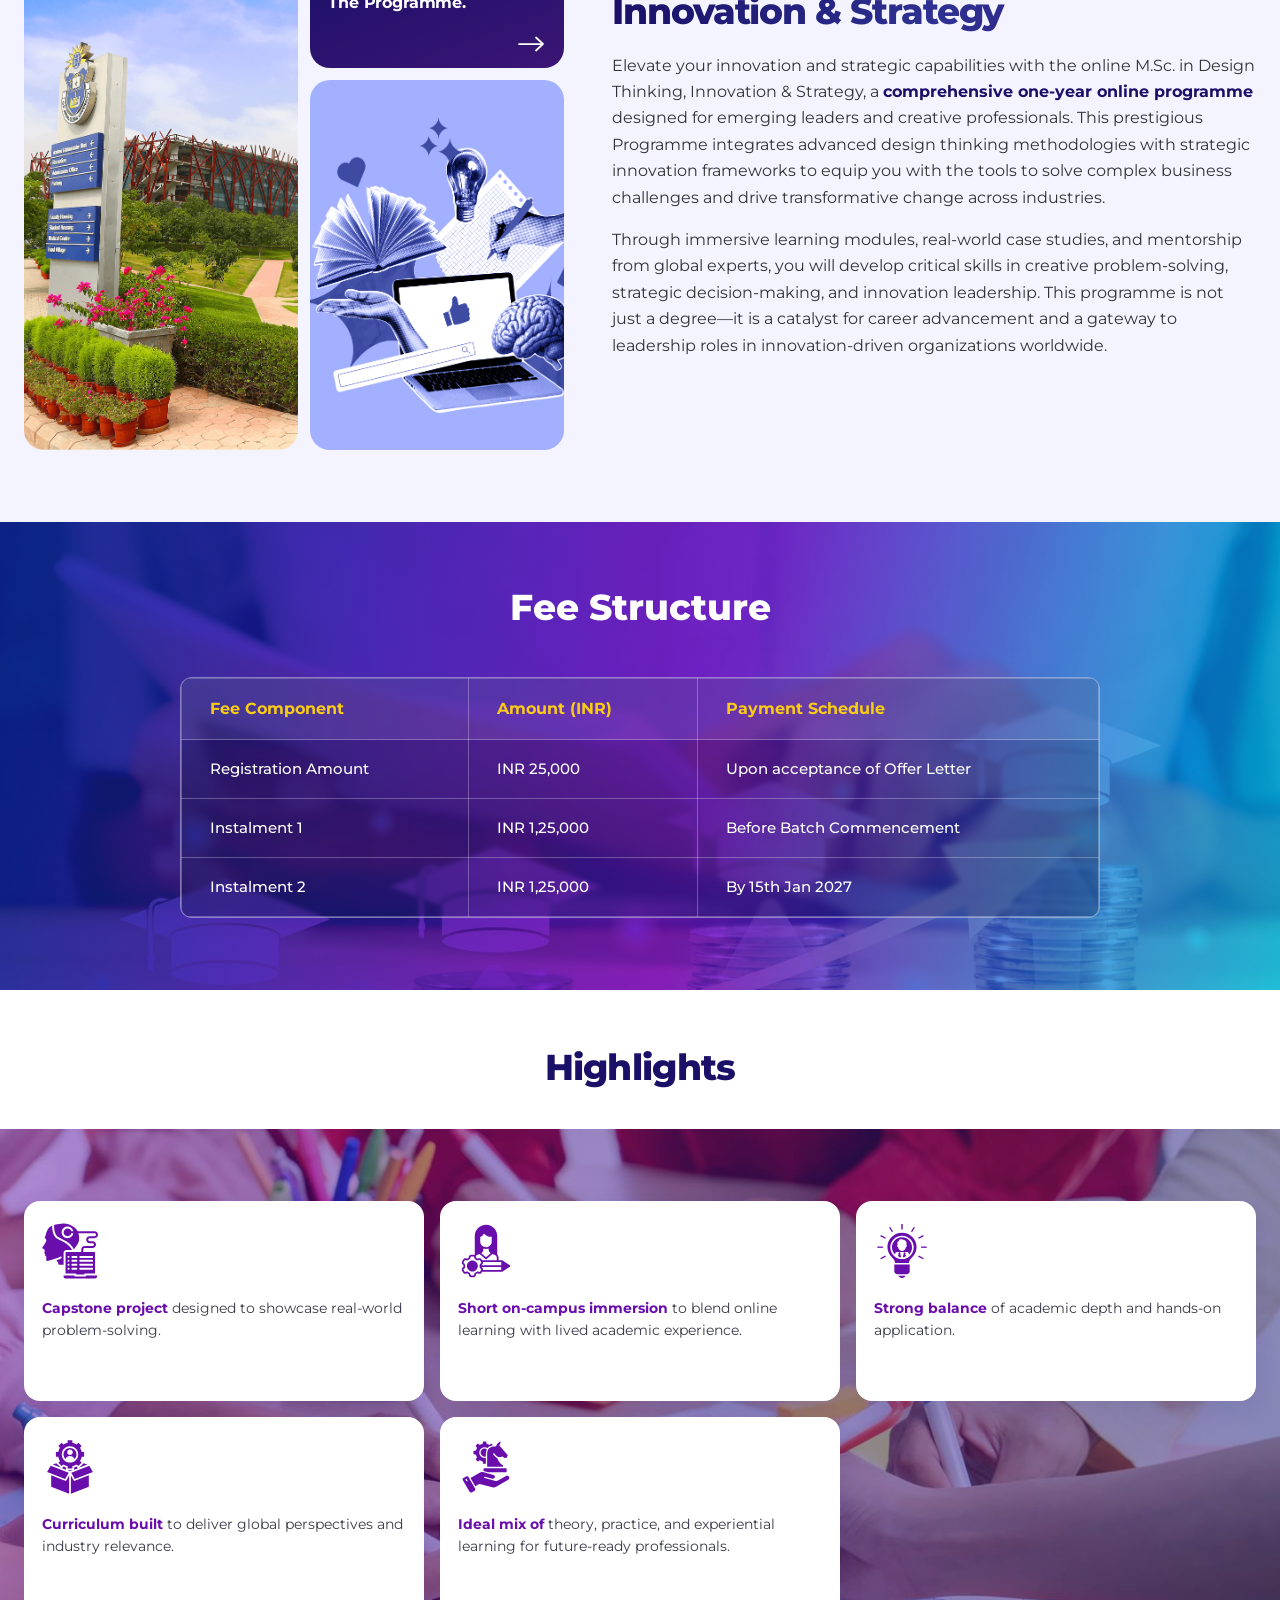
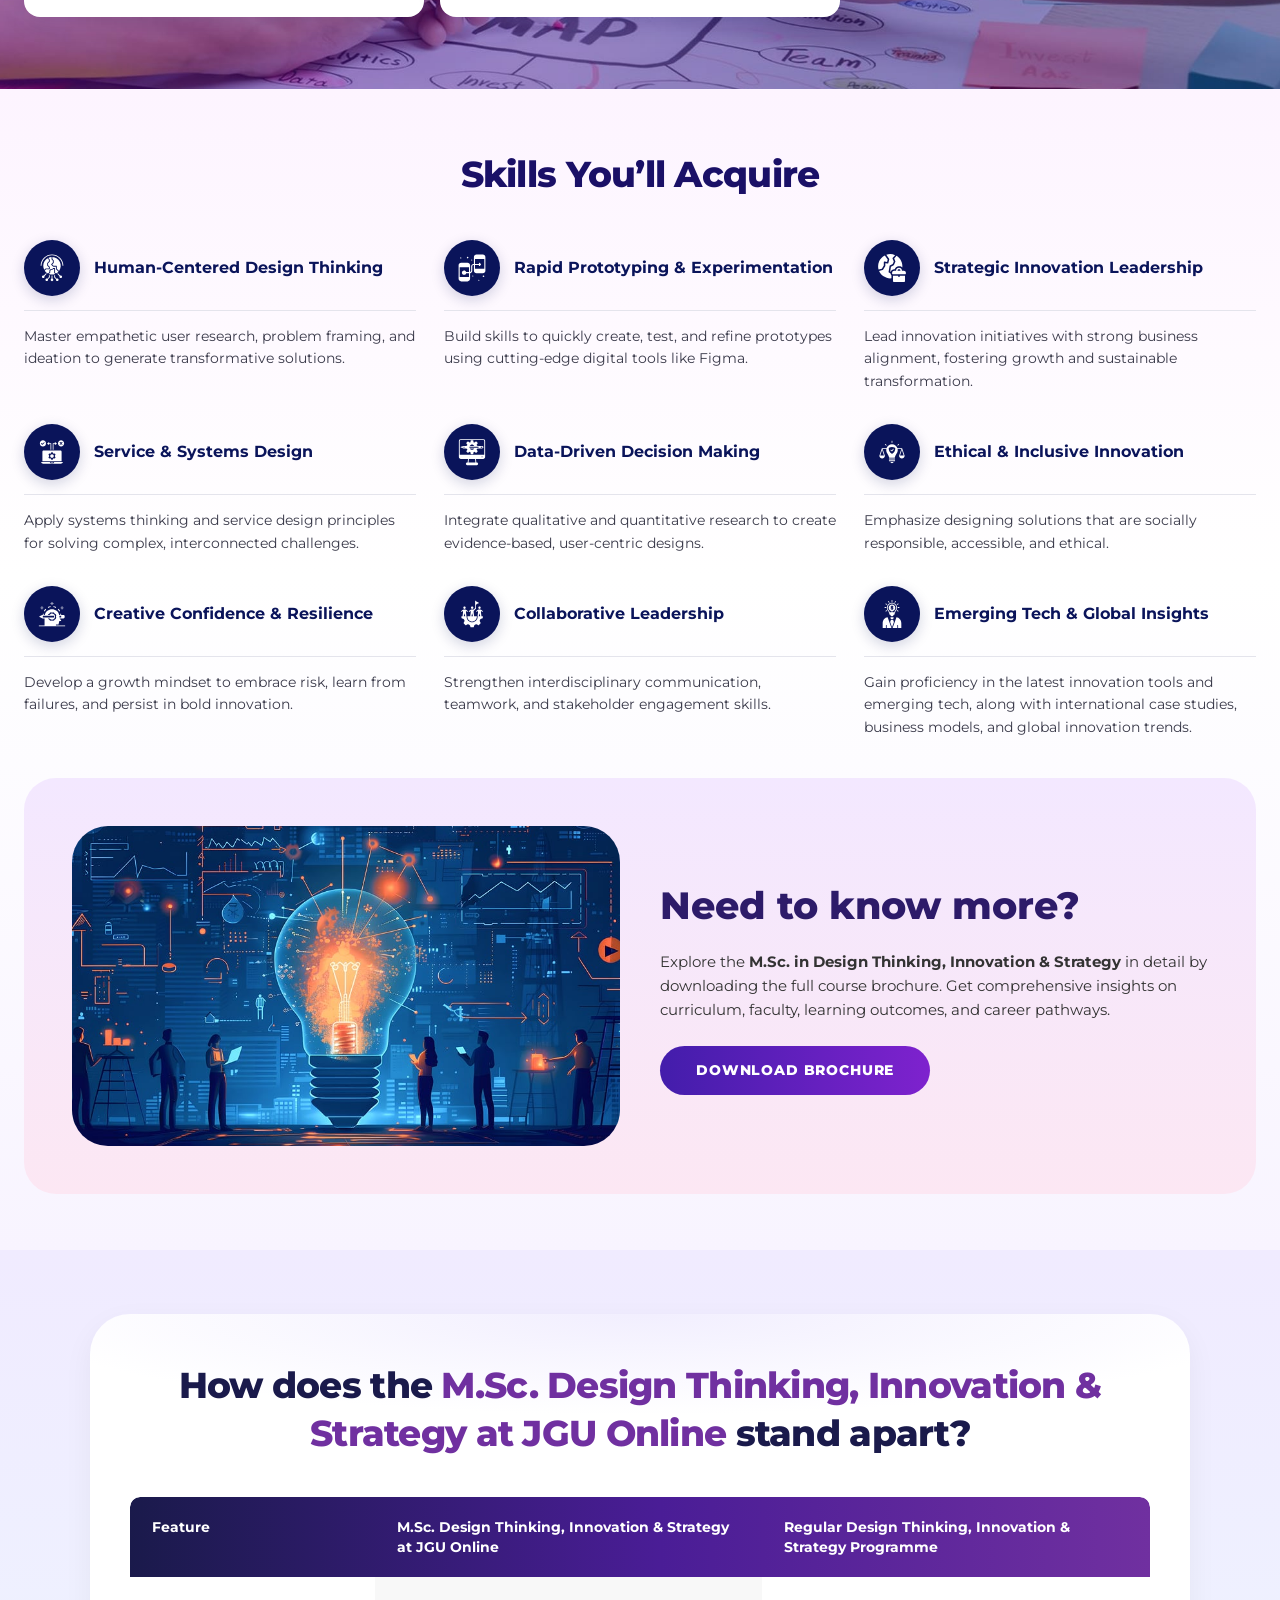
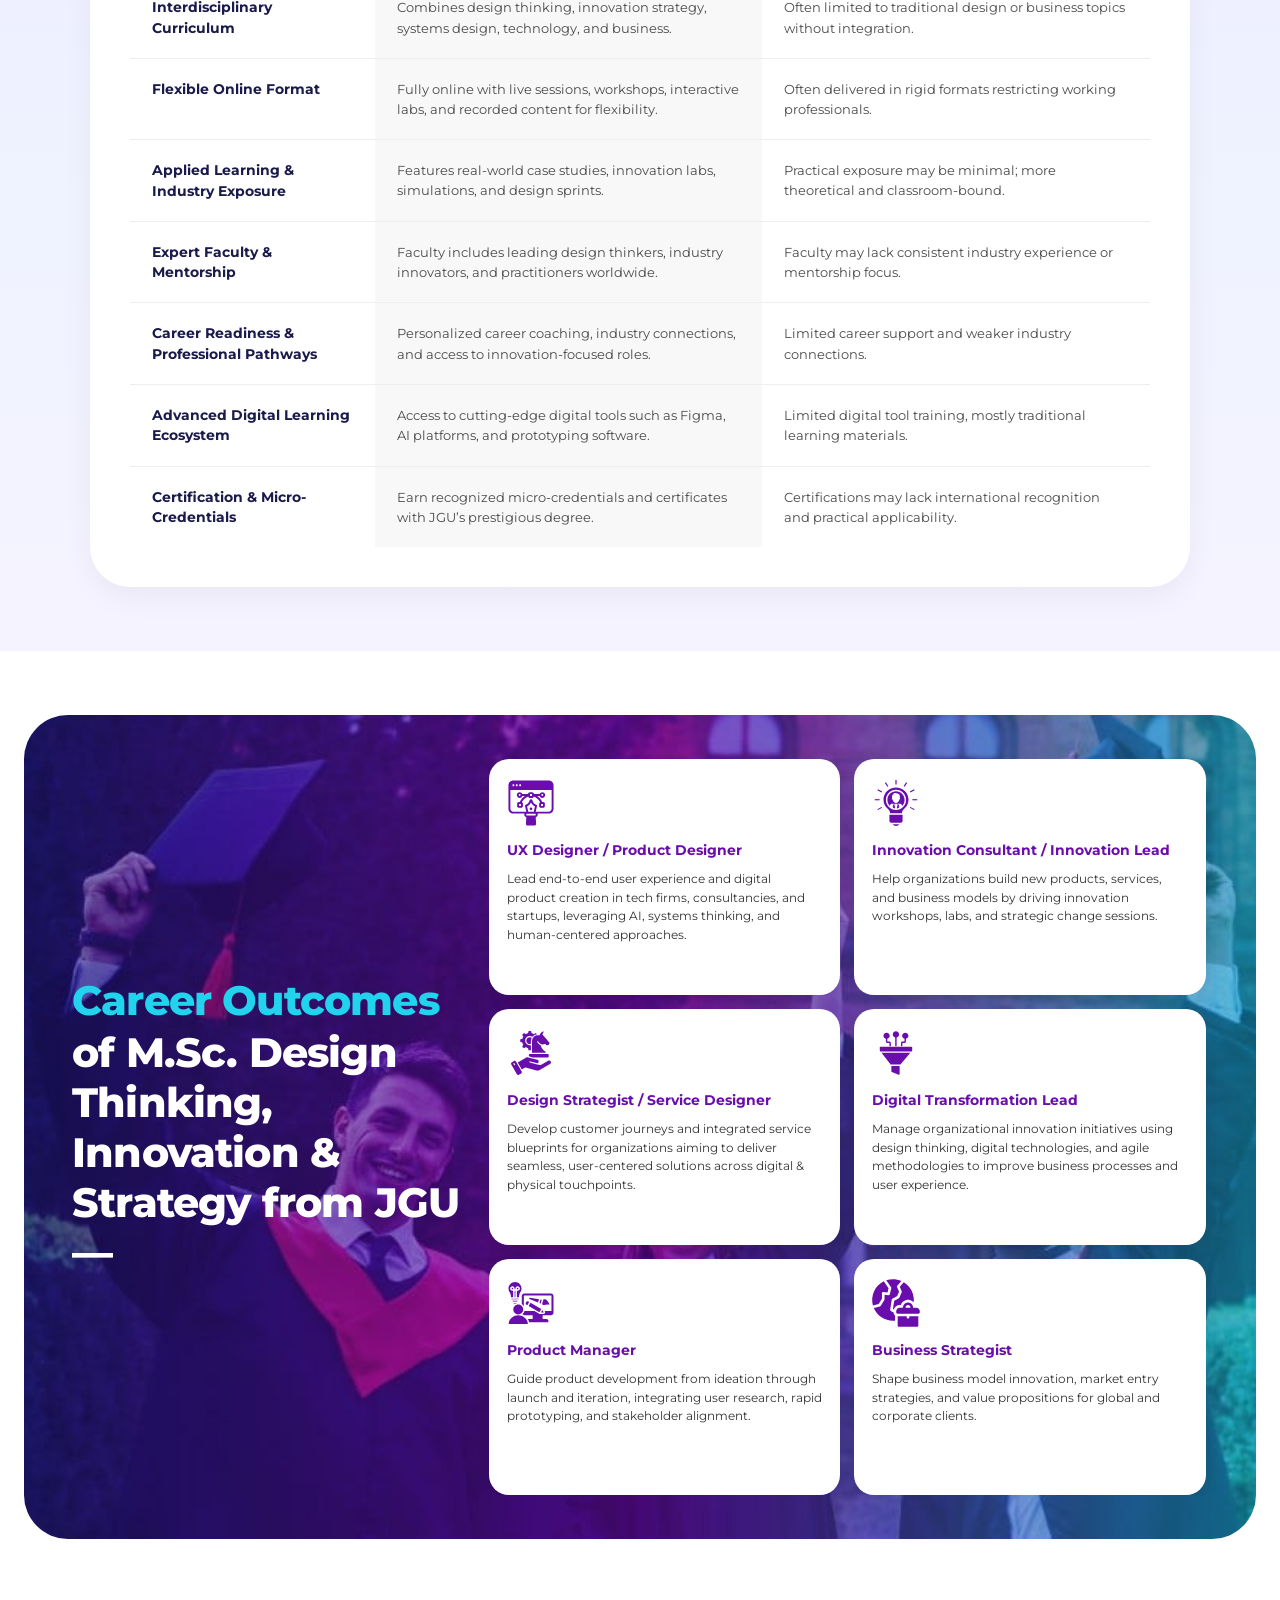
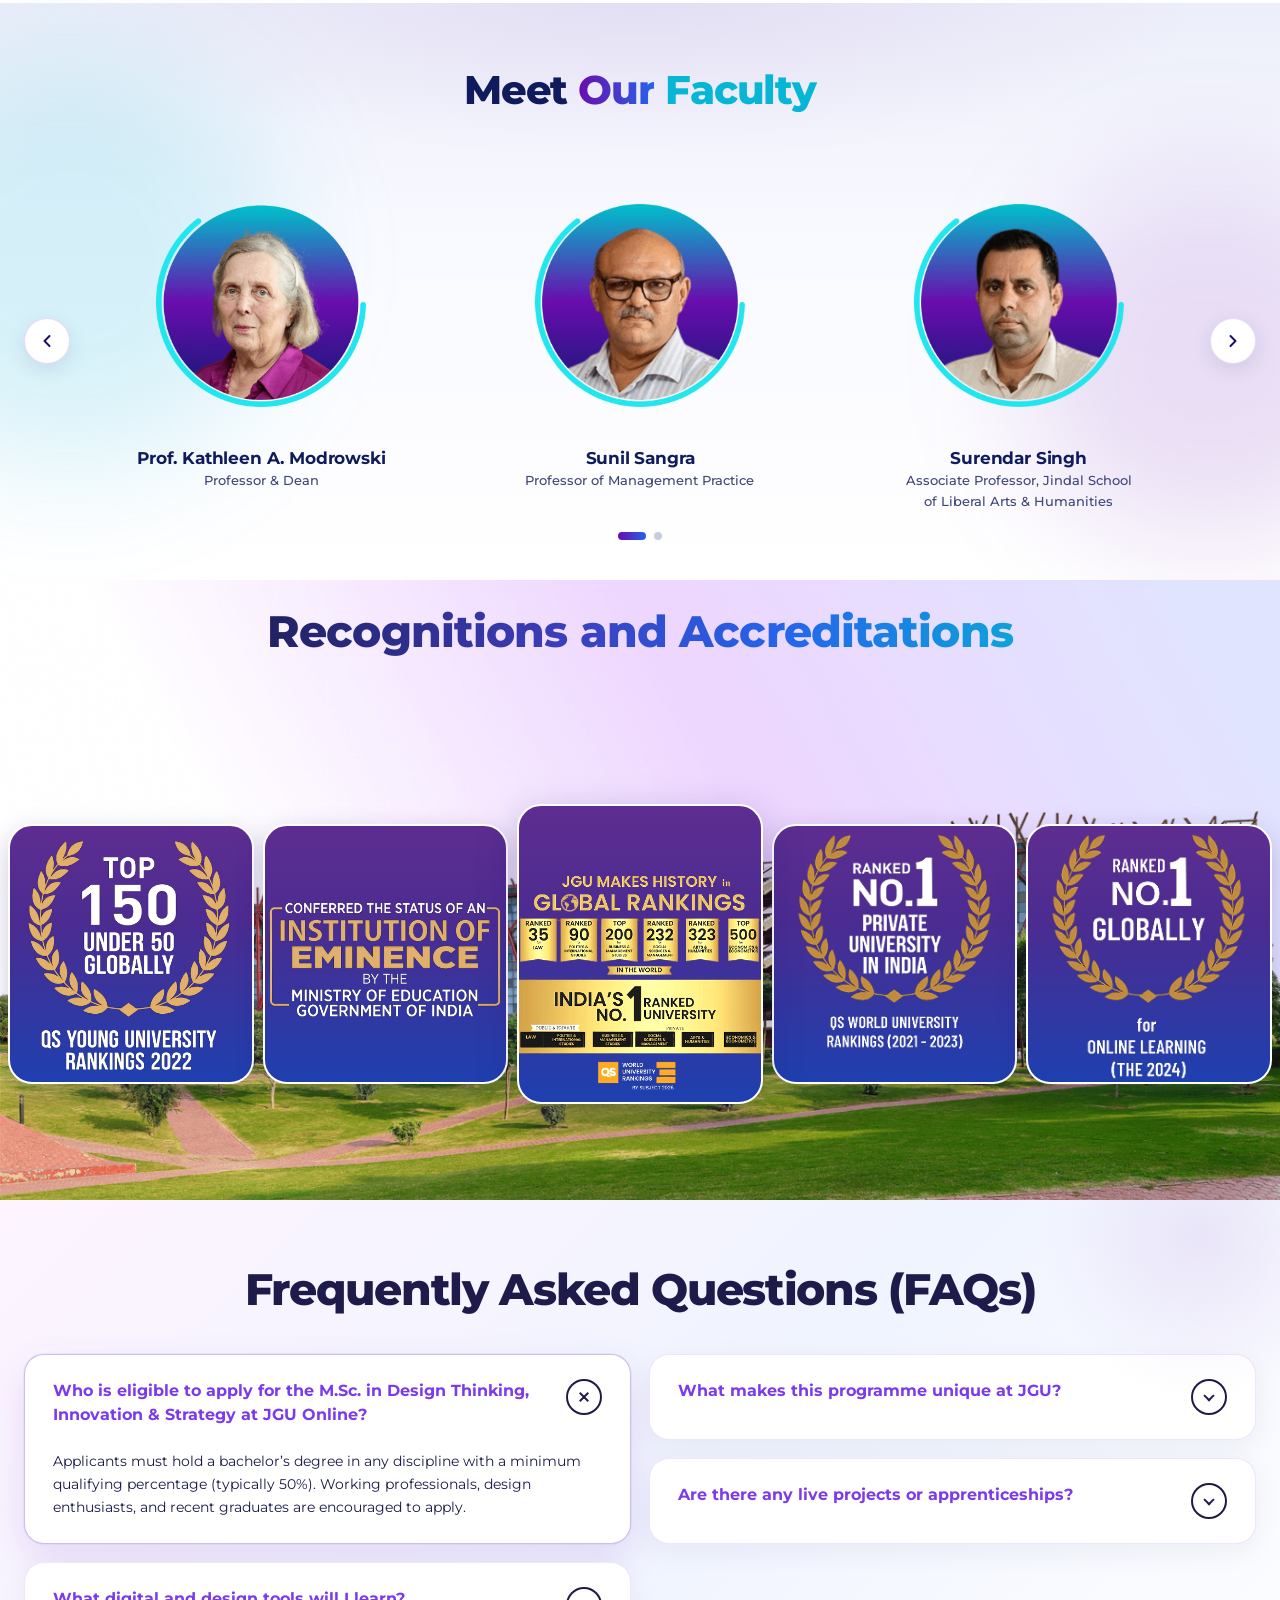
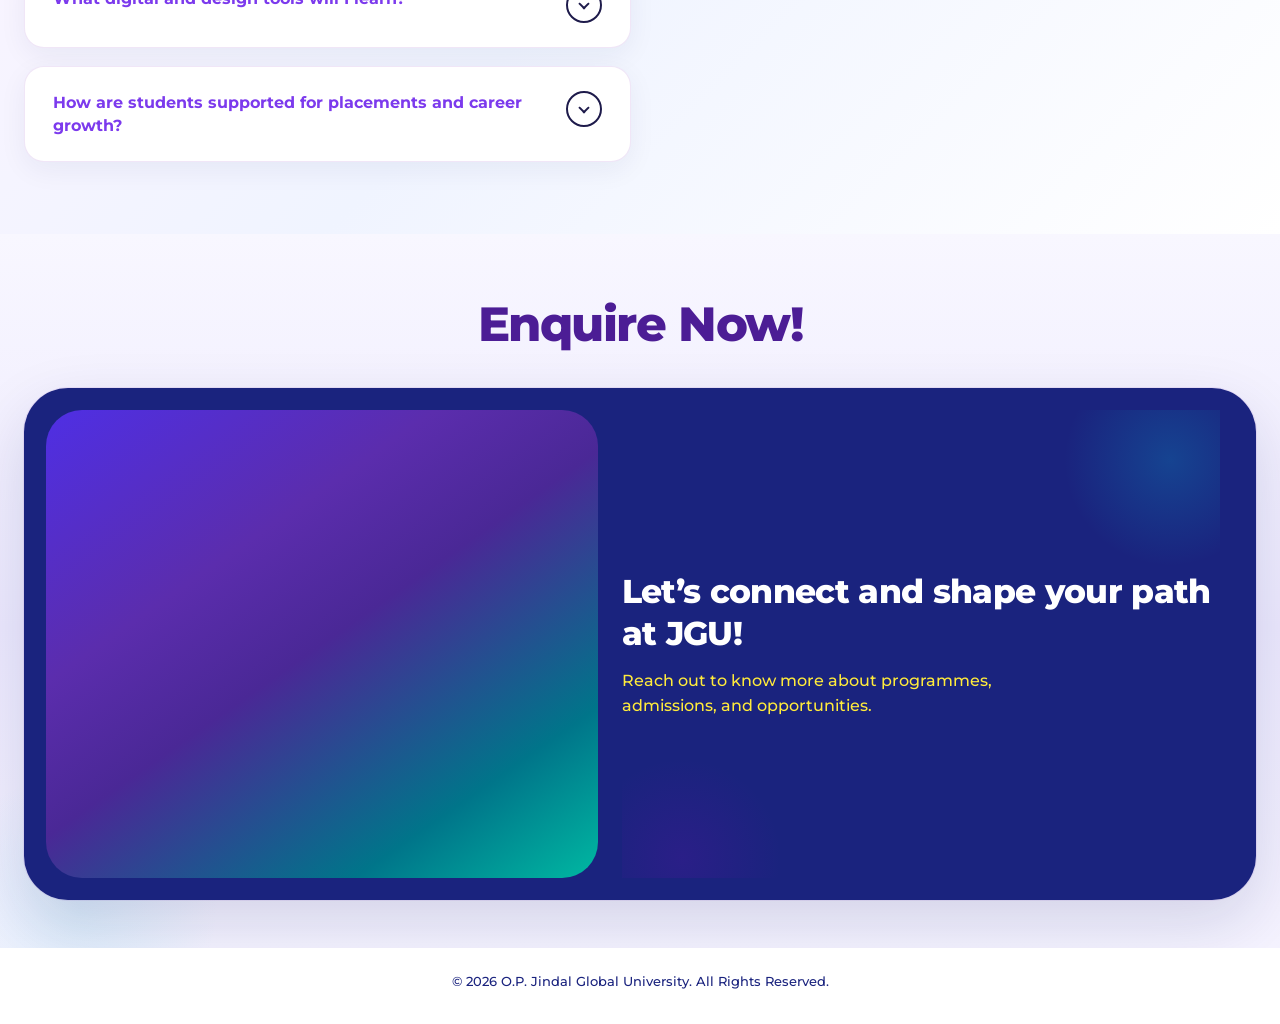
==== commit 4de3abd0: "Add GTM, Meta Pixel, and widgets" ====
--- a/index.html
+++ b/index.html
@@ -60,9 +60,9 @@
   </script>
   <!-- Bootstrap 4 must load FIRST so the site's own styles override Reboot -->
   <link rel="stylesheet" href="css/bootstrap.min.css" />
-  <link rel="stylesheet" href="css/style.css?v=20260678" />
+  <link rel="stylesheet" href="css/style.css?v=20260679" />
   <link rel="stylesheet" href="css/benefits.css?v=20260662" />
-  <link rel="stylesheet" href="css/responsive.css?v=20260678" />
+  <link rel="stylesheet" href="css/responsive.css?v=20260679" />
 </head>
 <body>
 
--- a/css/style.css
+++ b/css/style.css
@@ -522,14 +522,14 @@
   flex-direction: column;
   align-items: center;
   justify-content: center;
-  gap: 2px;
+  gap: 3px;
   color: #ffffff;
-  font-size: 13px;
+  font-size: 16px;
   font-weight: 400;
   text-align: center;
   white-space: normal;
-  line-height: 1.25;
-  padding: 10px 8px;
+  line-height: 1.3;
+  padding: 12px 10px;
 }
 
 .info-bar__line {
@@ -2202,7 +2202,7 @@
     flex: 1 1 40%;
     min-width: 140px;
     white-space: normal;
-    font-size: 14px;
+    font-size: 15px;
     line-height: 1.35;
     padding: 0 10px;
   }
@@ -2565,11 +2565,11 @@
   .info-bar__item {
     flex: 0 0 auto;
     width: auto;
-    min-width: 128px;
-    max-width: 156px;
-    padding: 6px 16px;
-    font-size: 12px;
-    line-height: 1.2;
+    min-width: 136px;
+    max-width: 168px;
+    padding: 8px 16px;
+    font-size: 14px;
+    line-height: 1.25;
     white-space: normal;
     text-align: center;
     scroll-snap-align: start;
@@ -3177,11 +3177,11 @@
   }
 
   .info-bar__item {
-    min-width: 118px;
-    max-width: 142px;
+    min-width: 124px;
+    max-width: 150px;
     padding: 6px 12px;
-    font-size: 11px;
-    line-height: 1.18;
+    font-size: 13px;
+    line-height: 1.22;
   }
 
   .info-bar__item:first-of-type {
--- a/css/responsive.css
+++ b/css/responsive.css
@@ -312,8 +312,8 @@
   }
 
   .info-bar__item {
-    padding: 10px 8px;
-    font-size: 13px;
-    line-height: 1.25;
-  }
-}
+    padding: 12px 10px;
+    font-size: 16px;
+    line-height: 1.3;
+  }
+}
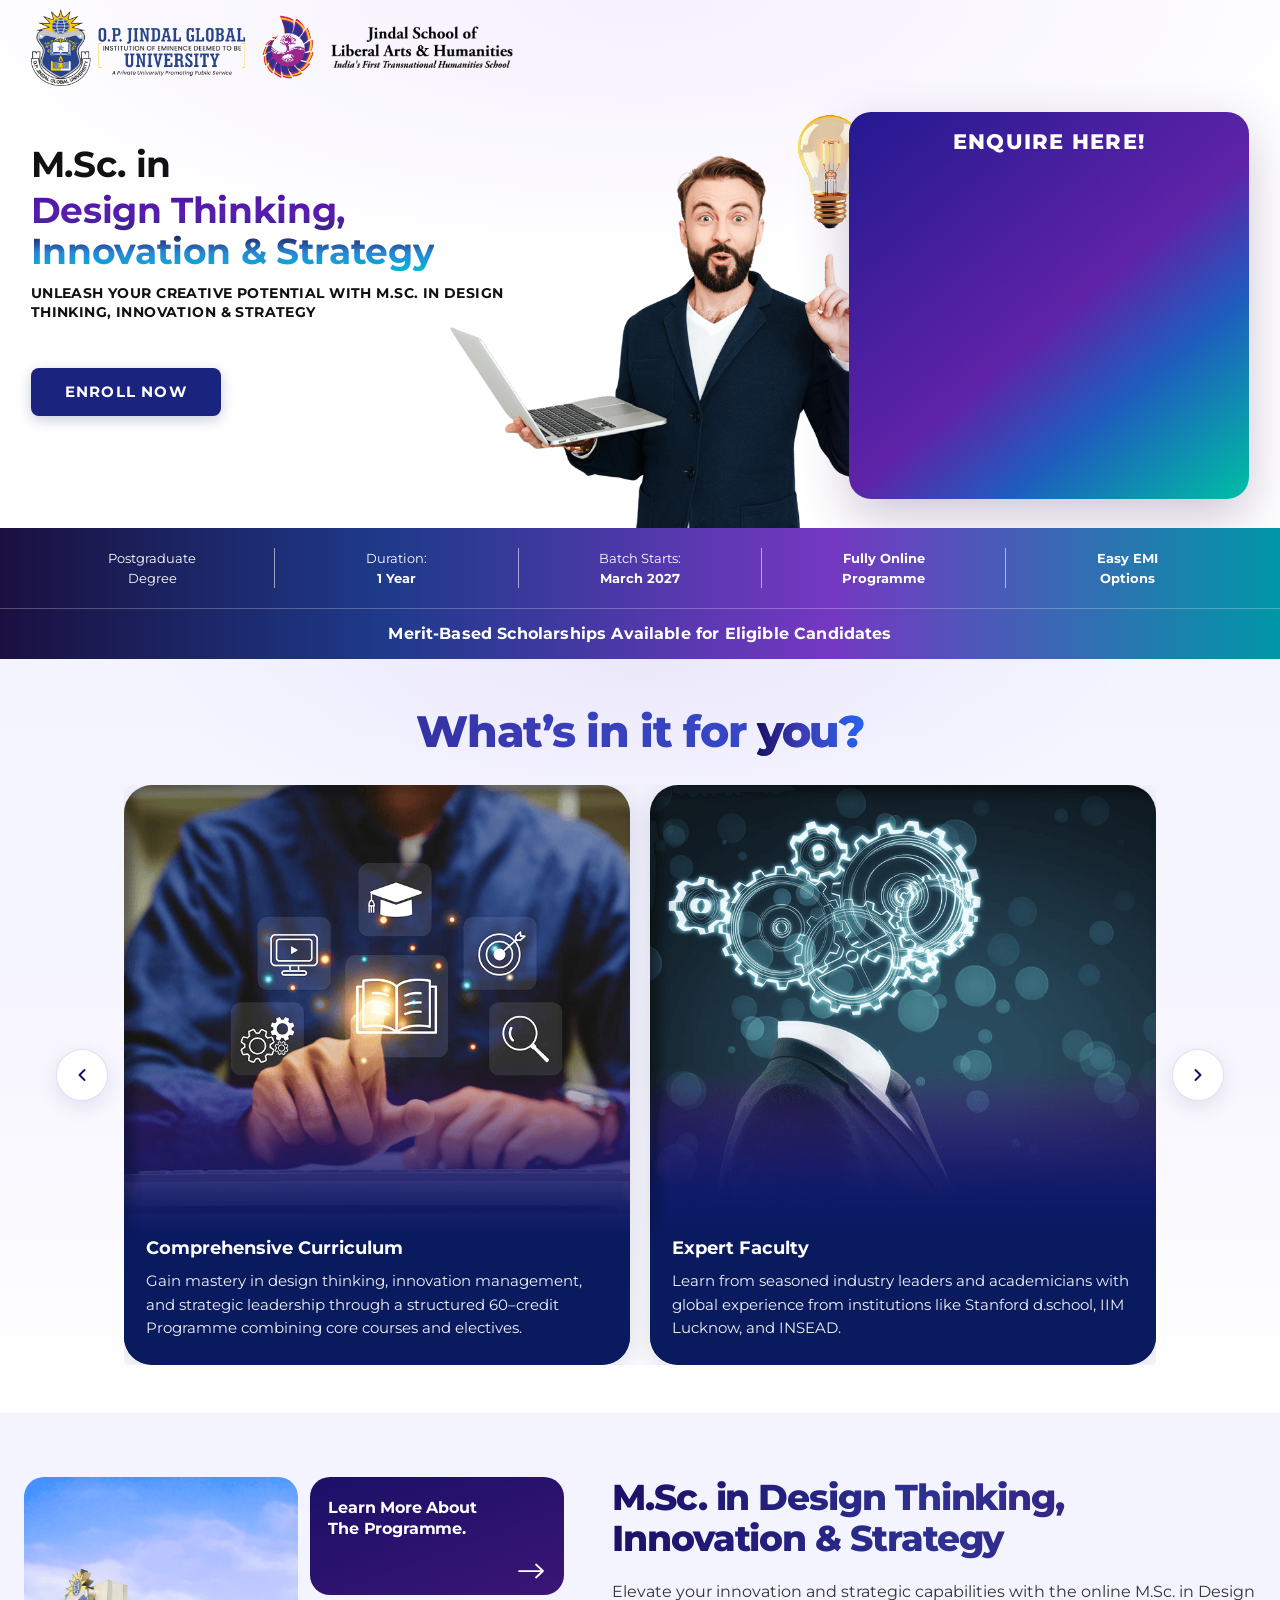
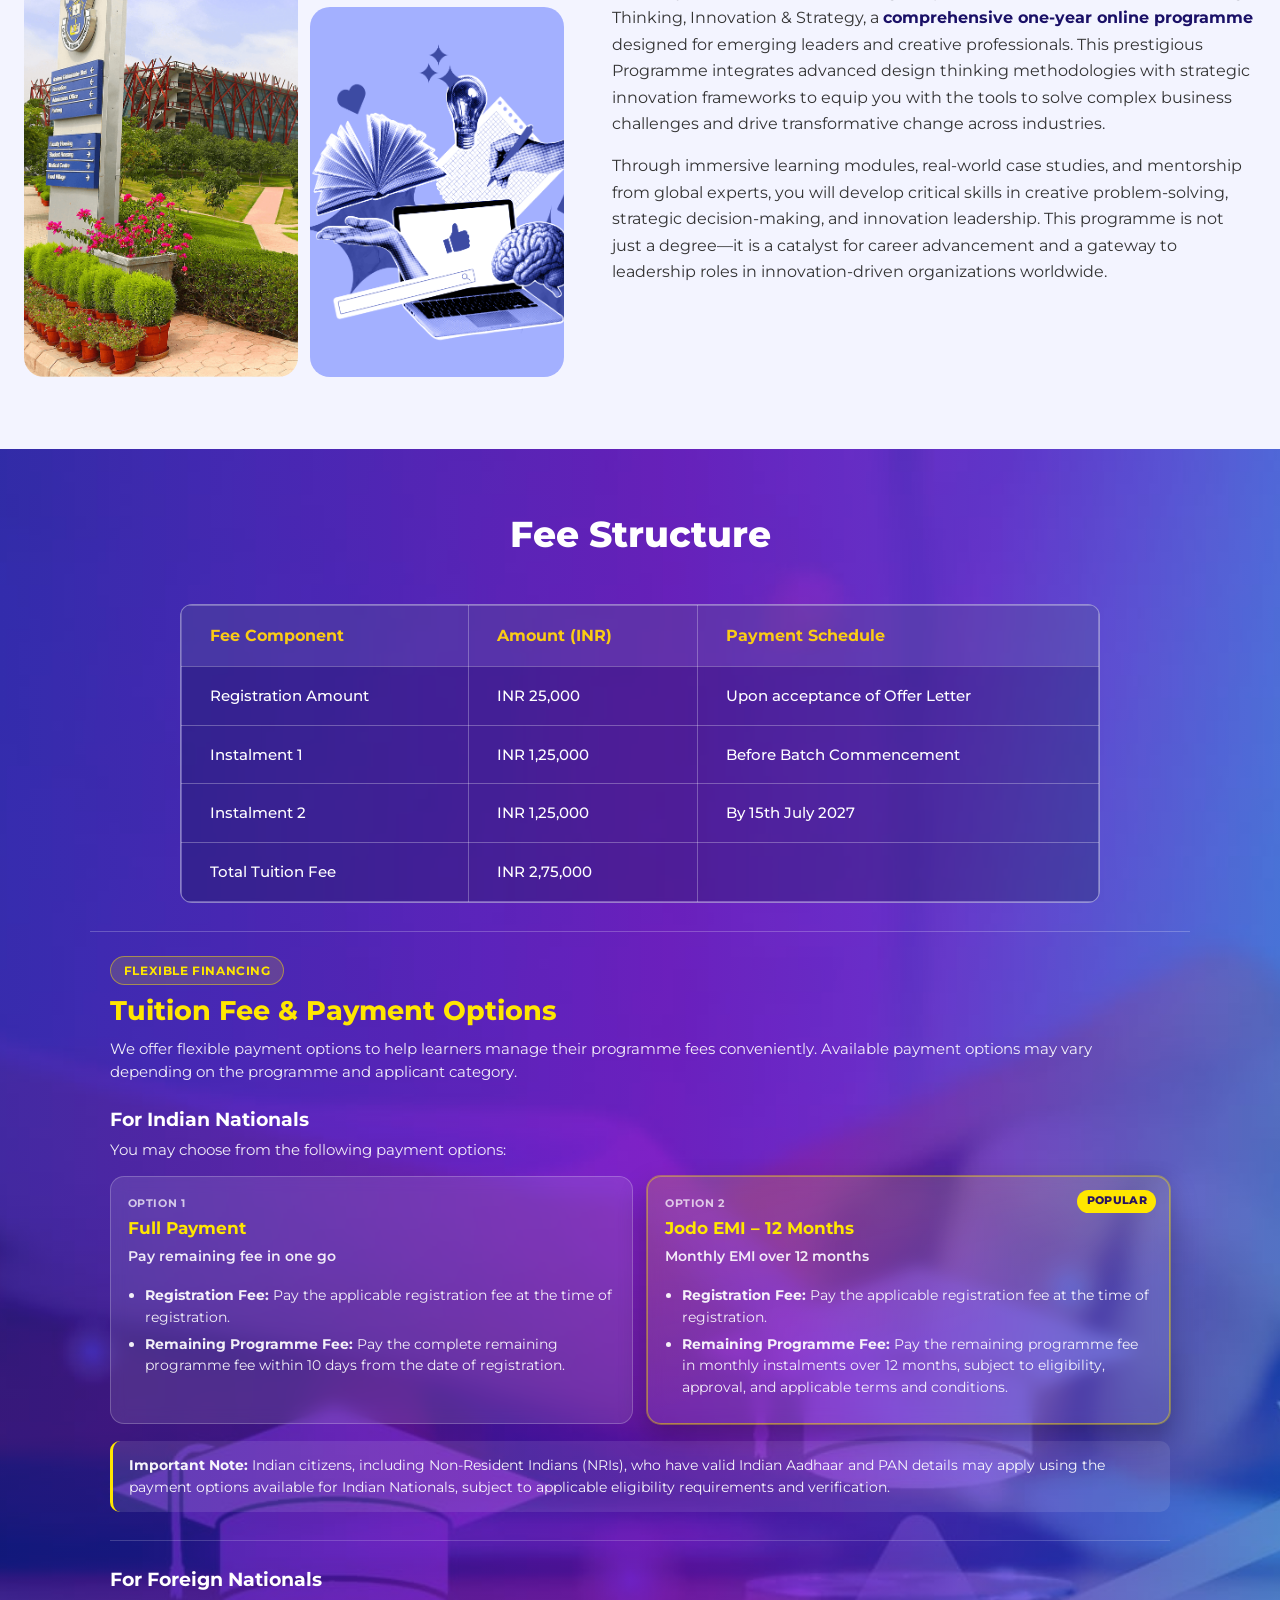
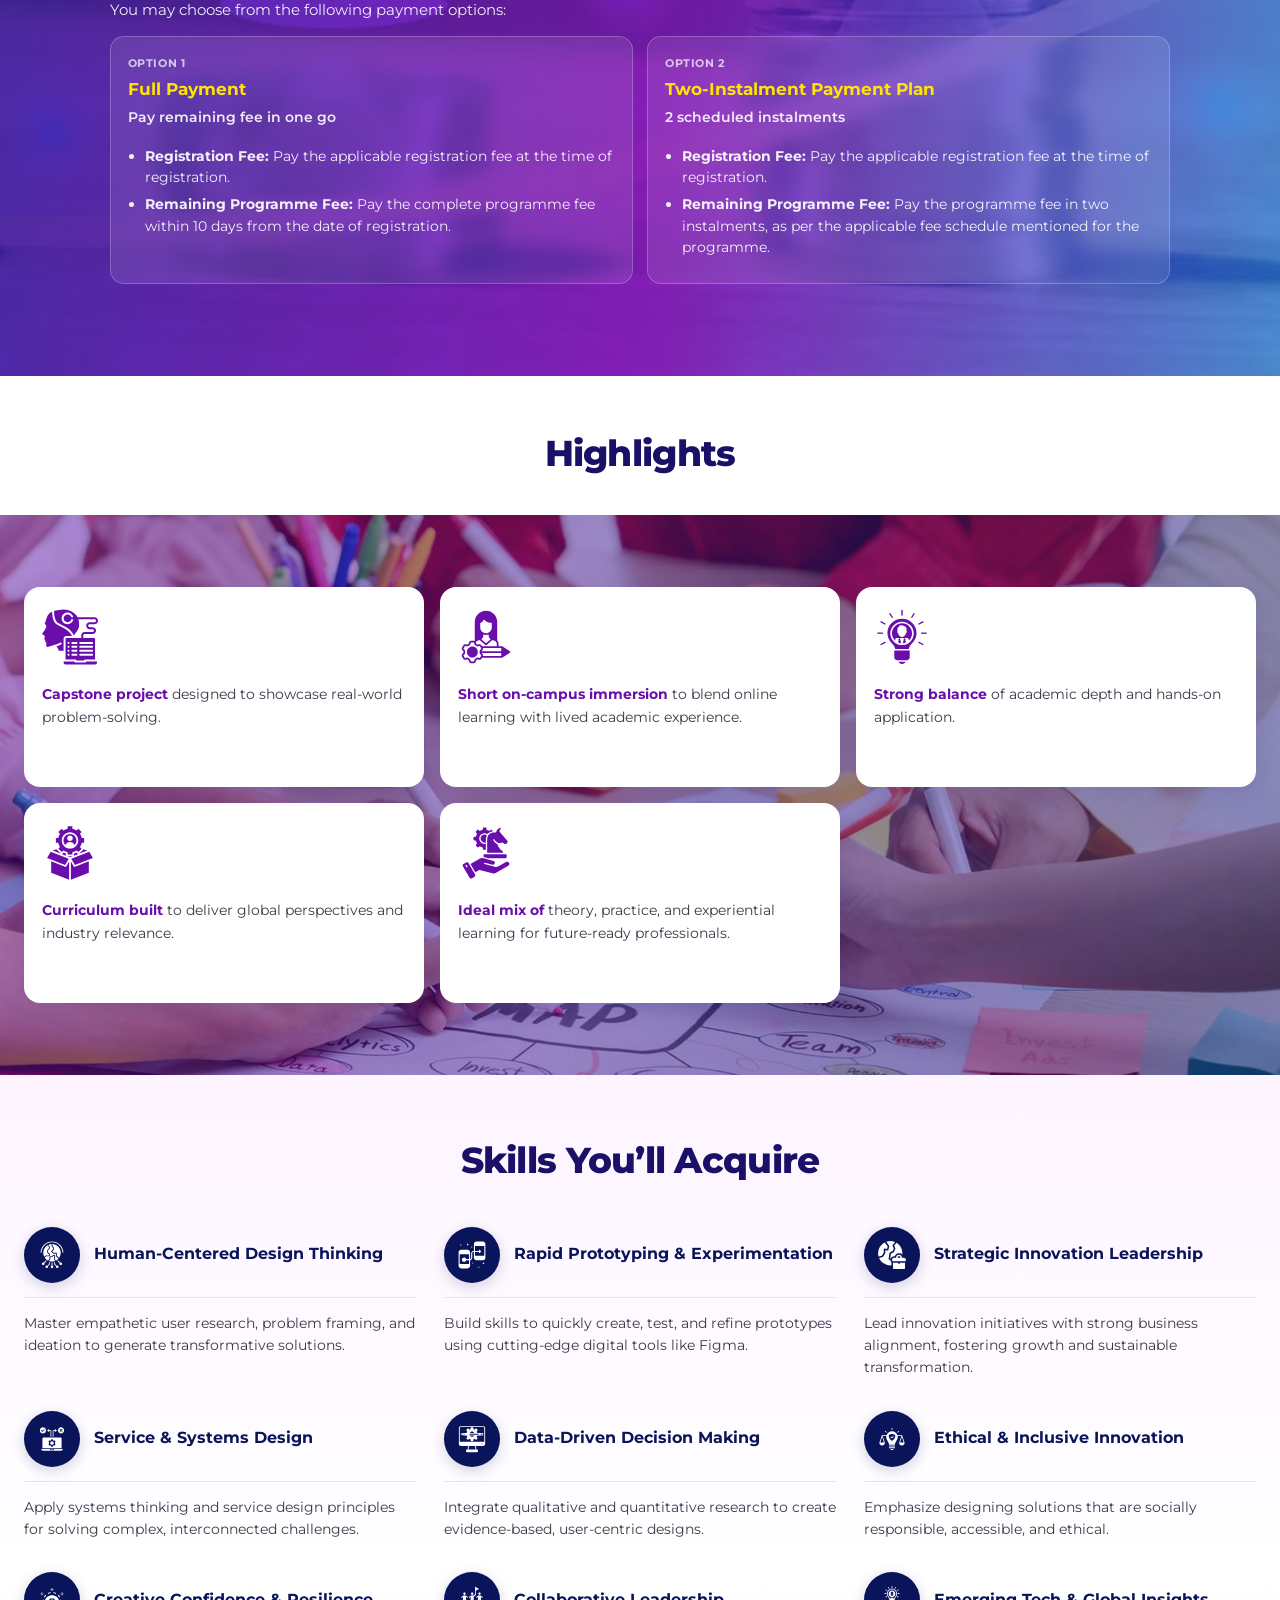
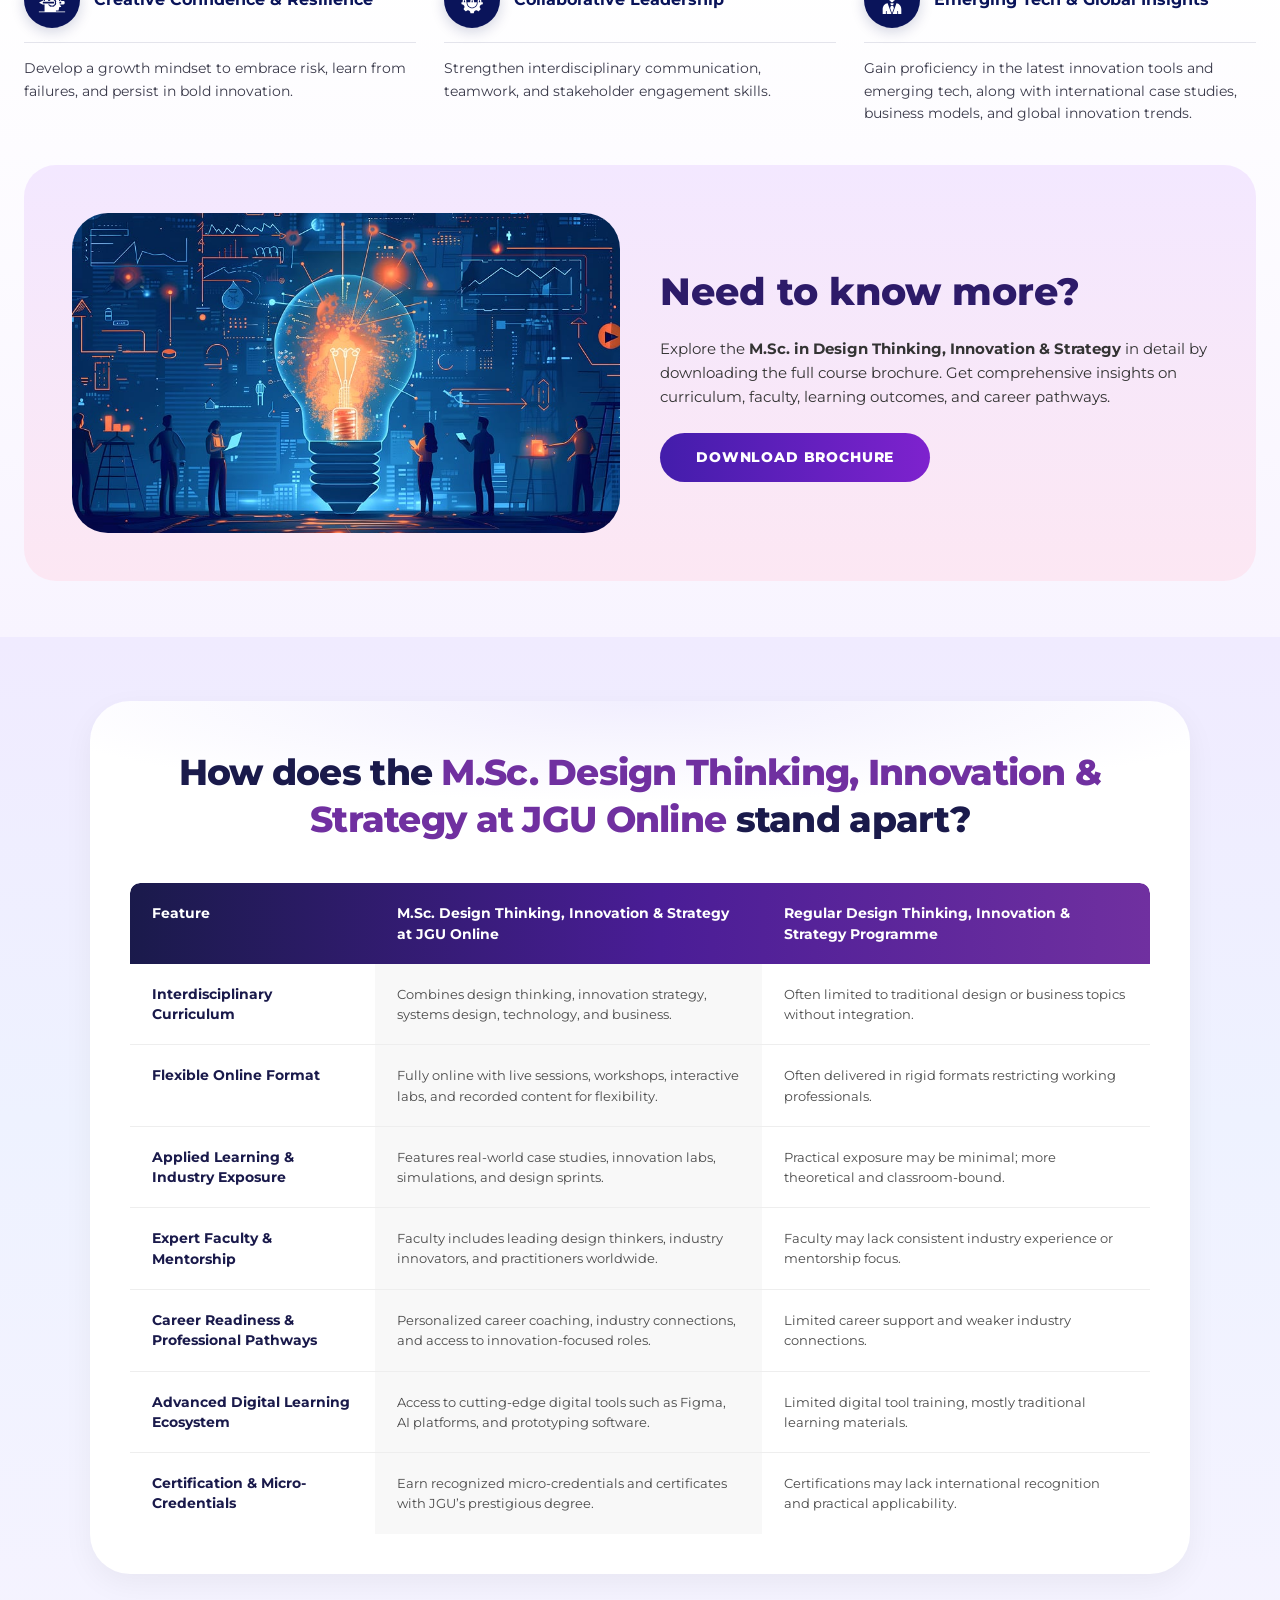
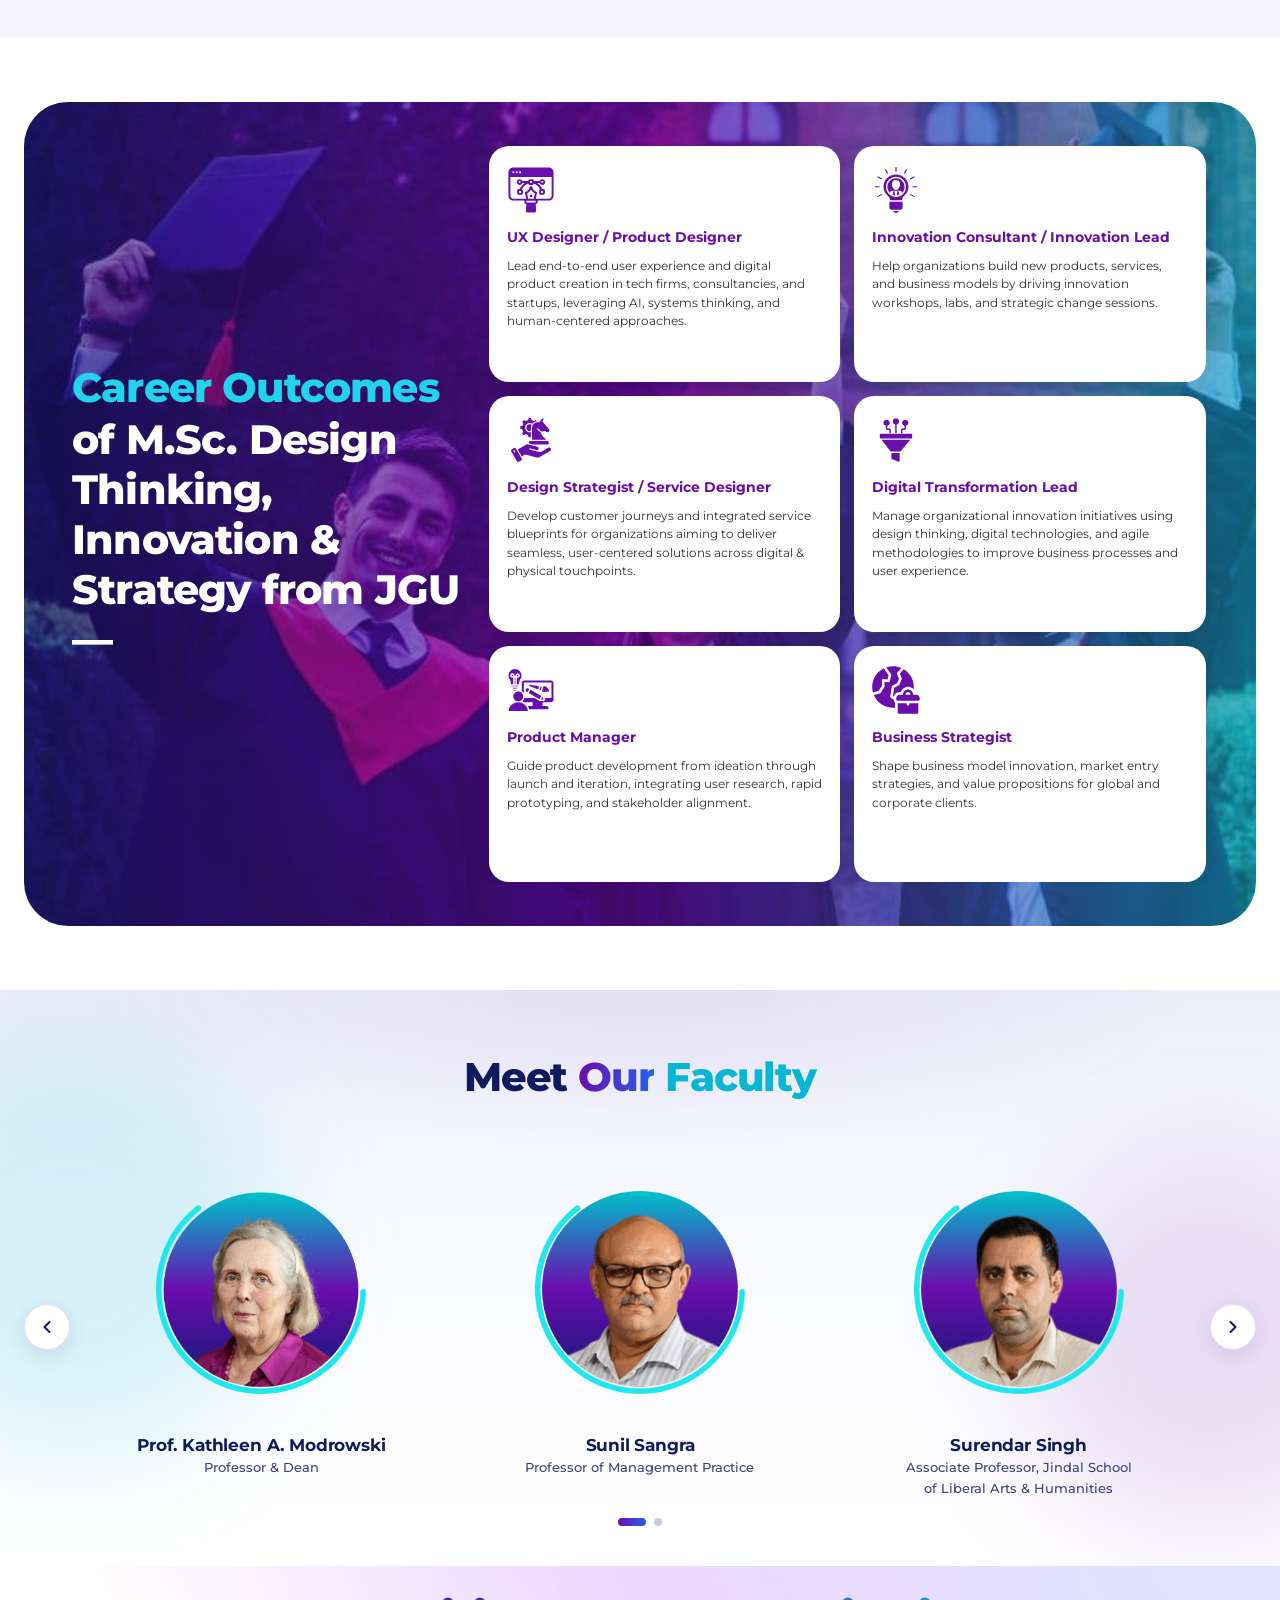
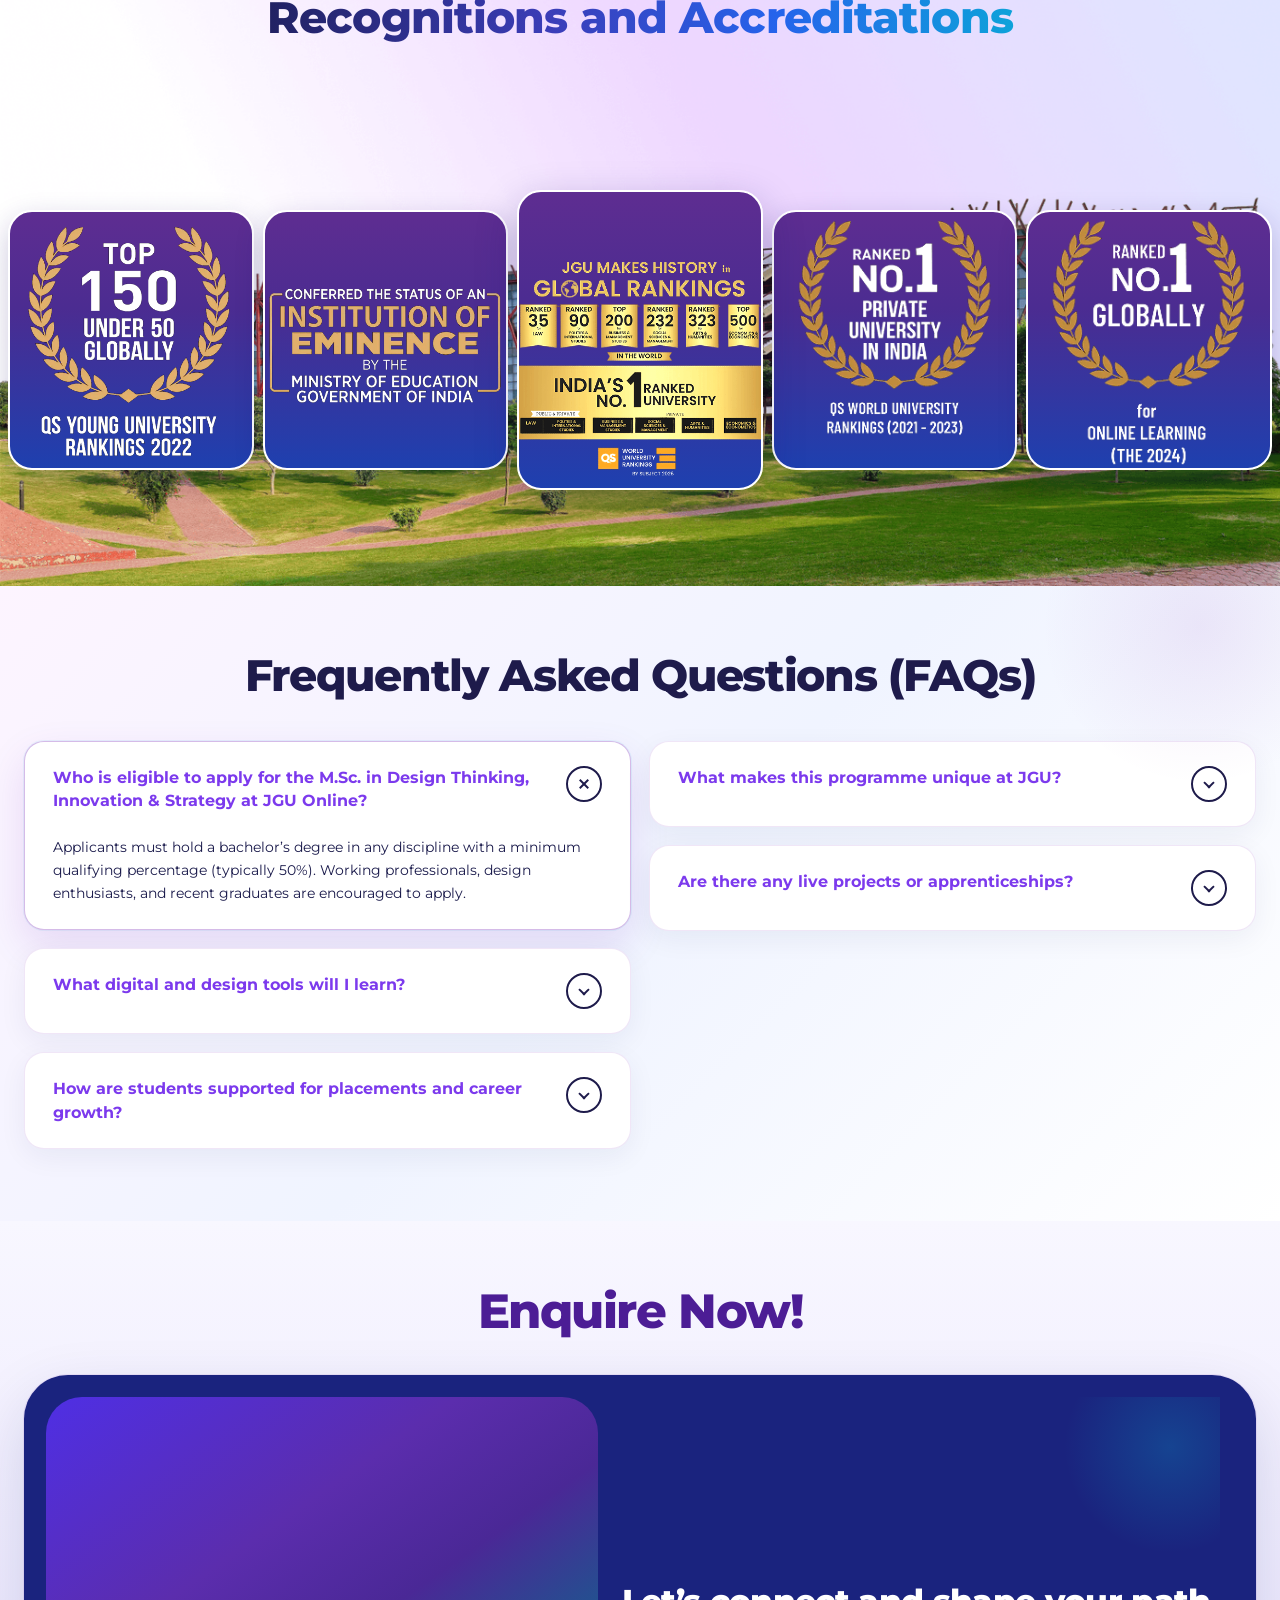
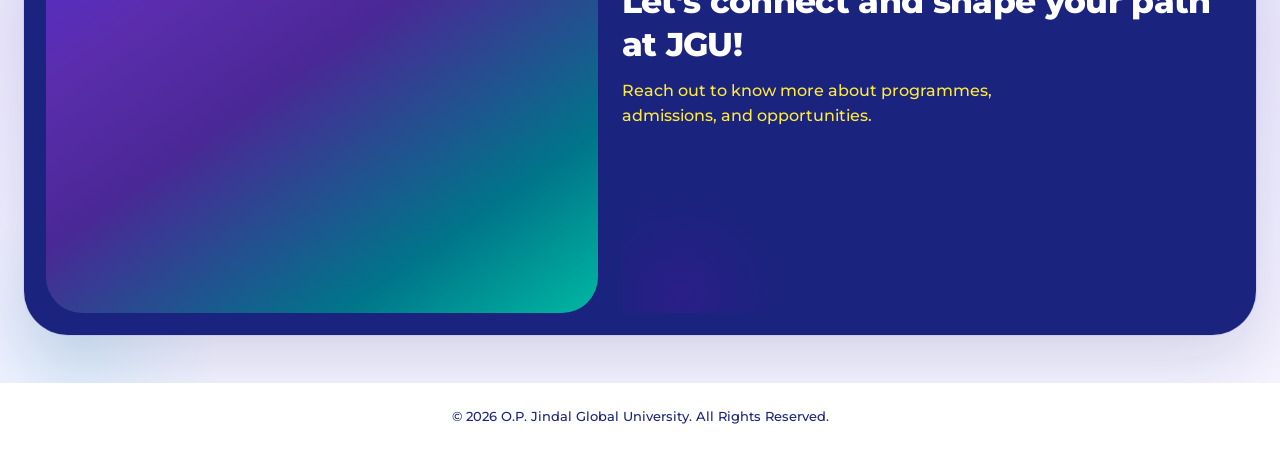
==== commit ae280fa7: "Updated other pages" ====
--- a/index.html
+++ b/index.html
@@ -58,11 +58,7 @@
       }
     })();
   </script>
-  <!-- Bootstrap 4 must load FIRST so the site's own styles override Reboot -->
-  <link rel="stylesheet" href="css/bootstrap.min.css" />
-  <link rel="stylesheet" href="css/style.css?v=20260679" />
-  <link rel="stylesheet" href="css/benefits.css?v=20260662" />
-  <link rel="stylesheet" href="css/responsive.css?v=20260679" />
+  <link rel="stylesheet" href="css/style.css?v=20260709" />
 </head>
 <body>
 
@@ -83,8 +79,8 @@
     <div class="container hero__container">
       <header class="hero__header">
         <div class="hero__logos">
-          <img src="images/logo-jgu.png" alt="O.P. Jindal Global University" class="hero__logo hero__logo--jgu" />
-          <img src="images/logo-jsla-icon.png" alt="" class="hero__logo hero__logo--jsla-icon" aria-hidden="true" />
+          <img src="/assets/shared/images/logo-jgu.png" alt="O.P. Jindal Global University" class="hero__logo hero__logo--jgu" />
+          <img src="images/logo-jsla-icon.png" alt="Jindal School of Liberal Arts &amp; Humanities" class="hero__logo hero__logo--jsla-icon" />
           <img src="images/logo-jsla-text.png" alt="Jindal School of Liberal Arts &amp; Humanities" class="hero__logo hero__logo--jsla-text" />
         </div>
       </header>
@@ -130,7 +126,7 @@
         <span class="info-bar__divider" aria-hidden="true"></span>
         <p class="info-bar__item">
           <span class="info-bar__line">Batch Starts:</span>
-          <span class="info-bar__line info-bar__line--value">September 2026</span>
+          <span class="info-bar__line info-bar__line--value">March 2027</span>
         </p>
         <span class="info-bar__divider" aria-hidden="true"></span>
         <p class="info-bar__item">
@@ -386,11 +382,79 @@
             <tr>
               <td data-label="Fee Component">Instalment 2</td>
               <td data-label="Amount (INR)">INR 1,25,000</td>
-              <td data-label="Payment Schedule">By 15th Jan 2027</td>
+              <td data-label="Payment Schedule">By 15th July 2027</td>
+            </tr>
+            <tr>
+              <td data-label="Fee Component">Total Tuition Fee</td>
+              <td data-label="Amount (INR)">INR 2,75,000</td>
+              <td data-label="Payment Schedule"></td>
             </tr>
           </tbody>
         </table>
       </div>
+                    <div class="payment-options-block">
+          <div class="payment-options-header">
+            <p class="payment-options-eyebrow">Flexible Financing</p>
+            <h3 class="payment-options-title">Tuition Fee &amp; Payment Options</h3>
+            <p class="payment-options-intro">We offer flexible payment options to help learners manage their programme fees conveniently. Available payment options may vary depending on the programme and applicant category.</p>
+          </div>
+
+          <section class="payment-audience" aria-labelledby="pay-indian-heading">
+            <div class="payment-audience-head">
+              <h4 class="payment-options-subtitle" id="pay-indian-heading">For Indian Nationals</h4>
+              <p class="payment-options-lead">You may choose from the following payment options:</p>
+            </div>
+            <div class="payment-cards payment-cards--two">
+              <article class="payment-card">
+                <span class="payment-card-tag">Option 1</span>
+                <h5 class="payment-option-name">Full Payment</h5>
+                <p class="payment-card-highlight">Pay remaining fee in one go</p>
+                <ul>
+                  <li><strong>Registration Fee:</strong> Pay the applicable registration fee at the time of registration.</li>
+                  <li><strong>Remaining Programme Fee:</strong> Pay the complete remaining programme fee within 10 days from the date of registration.</li>
+                </ul>
+              </article>
+              <article class="payment-card payment-card--jodo payment-card--featured">
+                <span class="payment-card-tag">Option 2</span>
+                <span class="payment-card-badge">Popular</span>
+                <h5 class="payment-option-name">Jodo EMI &ndash; 12 Months</h5>
+                <p class="payment-card-highlight">Monthly EMI over 12 months</p>
+                <ul>
+                  <li><strong>Registration Fee:</strong> Pay the applicable registration fee at the time of registration.</li>
+                  <li><strong>Remaining Programme Fee:</strong> Pay the remaining programme fee in monthly instalments over 12 months, subject to eligibility, approval, and applicable terms and conditions.</li>
+                </ul>
+              </article>
+            </div>
+            <p class="payment-options-note"><strong>Important Note:</strong> Indian citizens, including Non-Resident Indians (NRIs), who have valid Indian Aadhaar and PAN details may apply using the payment options available for Indian Nationals, subject to applicable eligibility requirements and verification.</p>
+          </section>
+
+          <section class="payment-audience" aria-labelledby="pay-foreign-heading">
+            <div class="payment-audience-head">
+              <h4 class="payment-options-subtitle" id="pay-foreign-heading">For Foreign Nationals</h4>
+              <p class="payment-options-lead">You may choose from the following payment options:</p>
+            </div>
+            <div class="payment-cards payment-cards--two">
+              <article class="payment-card">
+                <span class="payment-card-tag">Option 1</span>
+                <h5 class="payment-option-name">Full Payment</h5>
+                <p class="payment-card-highlight">Pay remaining fee in one go</p>
+                <ul>
+                  <li><strong>Registration Fee:</strong> Pay the applicable registration fee at the time of registration.</li>
+                  <li><strong>Remaining Programme Fee:</strong> Pay the complete programme fee within 10 days from the date of registration.</li>
+                </ul>
+              </article>
+              <article class="payment-card">
+                <span class="payment-card-tag">Option 2</span>
+                <h5 class="payment-option-name">Two-Instalment Payment Plan</h5>
+                <p class="payment-card-highlight">2 scheduled instalments</p>
+                <ul>
+                  <li><strong>Registration Fee:</strong> Pay the applicable registration fee at the time of registration.</li>
+                  <li><strong>Remaining Programme Fee:</strong> Pay the programme fee in two instalments, as per the applicable fee schedule mentioned for the programme.</li>
+                </ul>
+              </article>
+            </div>
+          </section>
+        </div>
     </div>
   </section>
 
@@ -405,23 +469,23 @@
       <div class="container">
         <div class="highlights__grid">
           <article class="highlight-card">
-            <img src="images/Capa_1.svg" alt="" class="highlight-card__icon" width="61" height="61" />
+            <img src="/assets/shared/images/Capa_1.svg" alt="" class="highlight-card__icon" width="61" height="61" />
             <p><strong>Capstone project</strong> designed to showcase real-world problem-solving.</p>
           </article>
           <article class="highlight-card">
-            <img src="images/Layer_1-1.svg" alt="" class="highlight-card__icon" width="80" height="80" />
+            <img src="/assets/shared/images/Layer_1-1.svg" alt="" class="highlight-card__icon" width="80" height="80" />
             <p><strong>Short on-campus immersion</strong> to blend online learning with lived academic experience.</p>
           </article>
           <article class="highlight-card">
-            <img src="images/Layer_1.svg" alt="" class="highlight-card__icon" width="88" height="88" />
+            <img src="/assets/shared/images/Layer_1.svg" alt="" class="highlight-card__icon" width="88" height="88" />
             <p><strong>Strong balance</strong> of academic depth and hands-on application.</p>
           </article>
           <article class="highlight-card">
-            <img src="images/Layer_1-2.svg" alt="" class="highlight-card__icon" width="68" height="68" />
+            <img src="/assets/shared/images/Layer_1-2.svg" alt="" class="highlight-card__icon" width="68" height="68" />
             <p><strong>Curriculum built</strong> to deliver global perspectives and industry relevance.</p>
           </article>
           <article class="highlight-card">
-            <img src="images/Layer_1-3.svg" alt="" class="highlight-card__icon" width="73" height="73" />
+            <img src="/assets/shared/images/Layer_1-3.svg" alt="" class="highlight-card__icon" width="73" height="73" />
             <p><strong>Ideal mix of</strong> theory, practice, and experiential learning for future-ready professionals.</p>
           </article>
         </div>
@@ -436,7 +500,7 @@
       <div class="skills__grid">
         <article class="skill-item">
           <div class="skill-item__head">
-            <div class="skill-item__icon"><img src="images/Layer_3.svg" alt="" width="50" height="50" /></div>
+            <div class="skill-item__icon"><img src="/assets/shared/images/Layer_3.svg" alt="" width="50" height="50" /></div>
             <h3 class="skill-item__title">Human-Centered Design Thinking</h3>
           </div>
           <div class="skill-item__rule" aria-hidden="true"></div>
@@ -444,7 +508,7 @@
         </article>
         <article class="skill-item">
           <div class="skill-item__head">
-            <div class="skill-item__icon"><img src="images/Frame-2.svg" alt="" width="51" height="51" /></div>
+            <div class="skill-item__icon"><img src="/assets/shared/images/Frame-2.svg" alt="" width="51" height="51" /></div>
             <h3 class="skill-item__title">Rapid Prototyping &amp; Experimentation</h3>
           </div>
           <div class="skill-item__rule" aria-hidden="true"></div>
@@ -452,7 +516,7 @@
         </article>
         <article class="skill-item">
           <div class="skill-item__head">
-            <div class="skill-item__icon"><img src="images/Solid.svg" alt="" width="58" height="58" /></div>
+            <div class="skill-item__icon"><img src="/assets/shared/images/Solid.svg" alt="" width="58" height="58" /></div>
             <h3 class="skill-item__title">Strategic Innovation Leadership</h3>
           </div>
           <div class="skill-item__rule" aria-hidden="true"></div>
@@ -460,7 +524,7 @@
         </article>
         <article class="skill-item">
           <div class="skill-item__head">
-            <div class="skill-item__icon"><img src="images/Layer_1-1%20copy.svg" alt="" width="55" height="55" /></div>
+            <div class="skill-item__icon"><img src="/assets/shared/images/Layer_1-1%20copy.svg" alt="" width="55" height="55" /></div>
             <h3 class="skill-item__title">Service &amp; Systems Design</h3>
           </div>
           <div class="skill-item__rule" aria-hidden="true"></div>
@@ -468,7 +532,7 @@
         </article>
         <article class="skill-item">
           <div class="skill-item__head">
-            <div class="skill-item__icon"><img src="images/Frame.svg" alt="" width="42" height="42" /></div>
+            <div class="skill-item__icon"><img src="/assets/shared/images/Frame.svg" alt="" width="42" height="42" /></div>
             <h3 class="skill-item__title">Data-Driven Decision Making</h3>
           </div>
           <div class="skill-item__rule" aria-hidden="true"></div>
@@ -476,7 +540,7 @@
         </article>
         <article class="skill-item">
           <div class="skill-item__head">
-            <div class="skill-item__icon"><img src="images/Layer_1-2%20copy.svg" alt="" width="63" height="63" /></div>
+            <div class="skill-item__icon"><img src="/assets/shared/images/Layer_1-2%20copy.svg" alt="" width="63" height="63" /></div>
             <h3 class="skill-item__title">Ethical &amp; Inclusive Innovation</h3>
           </div>
           <div class="skill-item__rule" aria-hidden="true"></div>
@@ -484,7 +548,7 @@
         </article>
         <article class="skill-item">
           <div class="skill-item__head">
-            <div class="skill-item__icon"><img src="images/Layer_1%20copy.svg" alt="" width="50" height="50" /></div>
+            <div class="skill-item__icon"><img src="/assets/shared/images/Layer_1%20copy.svg" alt="" width="50" height="50" /></div>
             <h3 class="skill-item__title">Creative Confidence &amp; Resilience</h3>
           </div>
           <div class="skill-item__rule" aria-hidden="true"></div>
@@ -492,7 +556,7 @@
         </article>
         <article class="skill-item">
           <div class="skill-item__head">
-            <div class="skill-item__icon"><img src="images/Frame-1.svg" alt="" width="56" height="56" /></div>
+            <div class="skill-item__icon"><img src="/assets/shared/images/Frame-1.svg" alt="" width="56" height="56" /></div>
             <h3 class="skill-item__title">Collaborative Leadership</h3>
           </div>
           <div class="skill-item__rule" aria-hidden="true"></div>
@@ -500,7 +564,7 @@
         </article>
         <article class="skill-item">
           <div class="skill-item__head">
-            <div class="skill-item__icon"><img src="images/Layer_1-2%20(1).svg" alt="" width="66" height="66" /></div>
+            <div class="skill-item__icon"><img src="/assets/shared/images/Layer_1-2%20(1).svg" alt="" width="66" height="66" /></div>
             <h3 class="skill-item__title">Emerging Tech &amp; Global Insights</h3>
           </div>
           <div class="skill-item__rule" aria-hidden="true"></div>
@@ -584,57 +648,57 @@
           <div class="career__scroll">
             <div class="career__grid">
               <article class="outcome-card">
-                <img class="outcome-card__icon" src="images/Layer_7.svg" alt="" width="65" height="65" />
+                <img class="outcome-card__icon" src="/assets/shared/images/Layer_7.svg" alt="" width="65" height="65" />
                 <h3 class="outcome-card__title">UX Designer / Product Designer</h3>
                 <p class="outcome-card__text">Lead end-to-end user experience and digital product creation in tech firms, consultancies, and startups, leveraging AI, systems thinking, and human-centered approaches.</p>
               </article>
               <article class="outcome-card">
-                <img class="outcome-card__icon" src="images/Layer_1.svg" alt="" width="88" height="88" />
+                <img class="outcome-card__icon" src="/assets/shared/images/Layer_1.svg" alt="" width="88" height="88" />
                 <h3 class="outcome-card__title">Innovation Consultant / Innovation Lead</h3>
                 <p class="outcome-card__text">Help organizations build new products, services, and business models by driving innovation workshops, labs, and strategic change sessions.</p>
               </article>
               <article class="outcome-card">
-                <img class="outcome-card__icon" src="images/Layer_1-3.svg" alt="" width="73" height="73" />
+                <img class="outcome-card__icon" src="/assets/shared/images/Layer_1-3.svg" alt="" width="73" height="73" />
                 <h3 class="outcome-card__title">Design Strategist / Service Designer</h3>
                 <p class="outcome-card__text">Develop customer journeys and integrated service blueprints for organizations aiming to deliver seamless, user-centered solutions across digital &amp; physical touchpoints.</p>
               </article>
               <article class="outcome-card">
-                <img class="outcome-card__icon" src="images/Glyph.svg" alt="" width="71" height="71" />
+                <img class="outcome-card__icon" src="/assets/shared/images/Glyph.svg" alt="" width="71" height="71" />
                 <h3 class="outcome-card__title">Digital Transformation Lead</h3>
                 <p class="outcome-card__text">Manage organizational innovation initiatives using design thinking, digital technologies, and agile methodologies to improve business processes and user experience.</p>
               </article>
               <article class="outcome-card">
-                <img class="outcome-card__icon" src="images/Layer_1%20(1).svg" alt="" width="69" height="69" />
+                <img class="outcome-card__icon" src="/assets/shared/images/Layer_1%20(1).svg" alt="" width="69" height="69" />
                 <h3 class="outcome-card__title">Product Manager</h3>
                 <p class="outcome-card__text">Guide product development from ideation through launch and iteration, integrating user research, rapid prototyping, and stakeholder alignment.</p>
               </article>
               <article class="outcome-card">
-                <img class="outcome-card__icon" src="images/Solid.svg" alt="" width="58" height="58" />
+                <img class="outcome-card__icon" src="/assets/shared/images/Solid.svg" alt="" width="58" height="58" />
                 <h3 class="outcome-card__title">Business Strategist</h3>
                 <p class="outcome-card__text">Shape business model innovation, market entry strategies, and value propositions for global and corporate clients.</p>
               </article>
               <article class="outcome-card">
-                <img class="outcome-card__icon" src="images/Layer_3.svg" alt="" width="50" height="50" />
+                <img class="outcome-card__icon" src="/assets/shared/images/Layer_3.svg" alt="" width="50" height="50" />
                 <h3 class="outcome-card__title">AI-Driven Experience Designer</h3>
                 <p class="outcome-card__text">Specialize in integrating AI into experience and product design, utilizing cutting-edge tools, workflows, and frameworks promoted by the JGU Programme.</p>
               </article>
               <article class="outcome-card">
-                <img class="outcome-card__icon" src="images/Immersive_Experience.svg" alt="" width="54" height="54" />
+                <img class="outcome-card__icon" src="/assets/shared/images/Immersive_Experience.svg" alt="" width="54" height="54" />
                 <h3 class="outcome-card__title">Design Researcher</h3>
                 <p class="outcome-card__text">Conduct advanced research for leading tech and innovation firms, using mixed methods to uncover user insights for new products and services.</p>
               </article>
               <article class="outcome-card">
-                <img class="outcome-card__icon" src="images/Frame-1.svg" alt="" width="56" height="56" />
+                <img class="outcome-card__icon" src="/assets/shared/images/Frame-1.svg" alt="" width="56" height="56" />
                 <h3 class="outcome-card__title">Leadership Roles</h3>
                 <p class="outcome-card__text">Accelerate into management positions such as Head of Product, Chief Innovation Officer, or Customer Experience Director.</p>
               </article>
               <article class="outcome-card">
-                <img class="outcome-card__icon" src="images/Capa_1.svg" alt="" width="61" height="61" />
+                <img class="outcome-card__icon" src="/assets/shared/images/Capa_1.svg" alt="" width="61" height="61" />
                 <h3 class="outcome-card__title">Entrepreneur / Startup Founder</h3>
                 <p class="outcome-card__text">Launch and scale ventures based on advanced design, tech integration, and problem-solving approaches fostered by the Programme.</p>
               </article>
               <article class="outcome-card">
-                <img class="outcome-card__icon" src="images/Layer_1-2%20(1).svg" alt="" width="65" height="65" />
+                <img class="outcome-card__icon" src="/assets/shared/images/Layer_1-2%20(1).svg" alt="" width="65" height="65" />
                 <h3 class="outcome-card__title">Global Opportunities</h3>
                 <p class="outcome-card__text">Work across top global brands, design agencies, tech giants, and social innovation NGOs, backed by JGU&rsquo;s international reputation, hands-on mentorship, and portfolio-building with real industry projects.</p>
               </article>
@@ -764,7 +828,7 @@
       <div class="accreditations__backdrop">
         <div class="accreditations__campus">
           <img
-            src="images/bg picture.png"
+            src="/assets/shared/images/bg picture.png"
             alt="JGU campus landscape"
             class="accreditations__campus-photo"
             loading="lazy"
@@ -775,7 +839,7 @@
         <article class="accreditation-card accreditation-card--side">
           <div class="accreditation-card__media">
             <img
-              src="images/image 18.png"
+              src="/assets/shared/images/image 18.png"
               alt="Top 150 Under 50 Globally — QS Young University Rankings 2022"
               loading="lazy"
             />
@@ -784,7 +848,7 @@
         <article class="accreditation-card accreditation-card--side">
           <div class="accreditation-card__media">
             <img
-              src="images/image 20.png"
+              src="/assets/shared/images/image 20.png"
               alt="Institution of Eminence by the Ministry of Education, Government of India"
               loading="lazy"
             />
@@ -793,7 +857,7 @@
         <article class="accreditation-card accreditation-card--center">
           <div class="accreditation-card__media">
             <img
-              src="images/3.png"
+              src="/assets/shared/images/3.png"
               alt="JGU Makes History in Global Rankings — India&rsquo;s No. 1 Ranked University"
               loading="lazy"
             />
@@ -802,7 +866,7 @@
         <article class="accreditation-card accreditation-card--side">
           <div class="accreditation-card__media">
             <img
-              src="images/4.png"
+              src="/assets/shared/images/4.png"
               alt="Ranked No. 1 Private University in India — QS World University Rankings 2021&ndash;2023"
               loading="lazy"
             />
@@ -811,7 +875,7 @@
         <article class="accreditation-card accreditation-card--side">
           <div class="accreditation-card__media">
             <img
-              src="images/5.png"
+              src="/assets/shared/images/5.png"
               alt="Ranked No. 1 Globally for Online Learning — THE 2024"
               loading="lazy"
             />
@@ -907,41 +971,7 @@
     </div>
   </footer>
 
-  <!-- Bootstrap 4 runtime (jQuery required by Bootstrap 4) -->
-  <script src="js/jquery.min.js"></script>
-  <script src="js/bootstrap.bundle.min.js"></script>
-
-  <script src="js/benefits-slider.js?v=20260662" defer></script>
-  <script src="js/faculty-slider.js?v=20260674" defer></script>
-  <script src="js/script.js"></script>
-
-  <!-- NoPaperForms: iframe embed widget -->
-  <script type="text/javascript">
-    var s = document.createElement("script");
-    s.type = "text/javascript";
-    s.async = true;
-    s.src = "https://widgets.in8.nopaperforms.com/emwgts.js";
-    document.body.appendChild(s);
-  </script>
-
-  <!-- NoPaperForms: popup widget (ENROLL NOW / Learn More buttons) -->
-  <script src="https://in8cdn.npfs.co/js/widget/npfwpopup.js"></script>
-  <script>
-    (function () {
-      if (typeof NpfWidgetsInit !== 'function') {
-        return;
-      }
-      window.npfW0185dd0a8a9025344c251fc96b76a370 = new NpfWidgetsInit({
-        widgetId: '0185dd0a8a9025344c251fc96b76a370',
-        baseurl: 'widgets.in8.nopaperforms.com',
-        formTitle: 'Enquiry Form',
-        titleColor: '#FF0033',
-        backgroundColor: '#ddd',
-        iframeHeight: '500px',
-        buttonbgColor: '#4c79dc',
-        buttonTextColor: '#FFF'
-      });
-    })();
-  </script>
+  <!-- Single combined script (sliders, FAQ accordion, NoPaperForms init) -->
+  <script src="js/script.js?v=20260709"></script>
 </body>
 </html>
--- a/css/style.css
+++ b/css/style.css
@@ -1,3 +1,9 @@
+/* ============================================================
+   style.css — combined stylesheet
+   Merged from: style.css + benefits.css + responsive.css
+   ============================================================ */
+
+/* ===== [1] BASE / SECTIONS (was style.css) ===== */
 /* =============================================
    JGU M.Sc. Design Thinking Landing Page
    ============================================= */
@@ -3303,3 +3309,842 @@
     font-size: 22px;
   }
 }
+
+/* ===== [2] BENEFITS (was benefits.css) ===== */
+/* =============================================
+   Benefits — What's in it for you?
+   ============================================= */
+
+.benefits {
+  position: relative;
+  background:
+    radial-gradient(ellipse 70% 45% at 50% 0%, rgba(106, 13, 173, 0.05) 0%, transparent 55%),
+    linear-gradient(180deg, #f3f4ff 0%, #f8f7ff 55%, #ffffff 100%);
+  padding: 48px 0 48px;
+  overflow: hidden;
+}
+
+.benefits__inner {
+  display: flex;
+  flex-direction: column;
+  gap: 0;
+}
+
+.benefits__head {
+  text-align: center;
+  margin-bottom: 28px;
+}
+
+.benefits__title,
+.benefits__title-accent {
+  font-size: clamp(32px, 4.2vw, 44px);
+  font-weight: 800;
+  line-height: 1.12;
+  letter-spacing: -0.03em;
+  background: linear-gradient(90deg, #1a1067 0%, #3b3db8 42%, #2563eb 100%);
+  -webkit-background-clip: text;
+  background-clip: text;
+  -webkit-text-fill-color: transparent;
+}
+
+.benefits__title {
+  color: transparent;
+}
+
+.benefits__carousel {
+  width: 100vw;
+  margin-left: calc(50% - 50vw);
+  margin-bottom: 0;
+  padding-left: max(24px, calc((100vw - 1640px) / 2 + 24px));
+  padding-right: max(24px, calc((100vw - 1640px) / 2 + 24px));
+  box-sizing: border-box;
+}
+
+/* Slider shell */
+.benefits-slider {
+  --benefit-card-width: 470px;
+  --benefit-card-height: 538px;
+  --benefit-gap: 20px;
+
+  display: flex;
+  align-items: center;
+  justify-content: center;
+  gap: 16px;
+}
+
+.benefits-slider__viewport {
+  flex: 1;
+  min-width: 0;
+  height: var(--benefit-card-height);
+  overflow: hidden;
+  touch-action: pan-y pinch-zoom;
+  border-radius: 4px;
+}
+
+.benefits-slider__track {
+  display: flex;
+  align-items: flex-start;
+  gap: var(--benefit-gap);
+  height: var(--benefit-card-height);
+  will-change: transform;
+}
+
+.benefits-row {
+  display: contents;
+}
+
+.benefits-row--primary,
+.benefits-row--secondary {
+  display: contents;
+}
+
+/* Navigation arrows */
+.benefits-slider__arrow {
+  flex-shrink: 0;
+  display: flex;
+  align-items: center;
+  justify-content: center;
+  width: 52px;
+  height: 52px;
+  border-radius: 50%;
+  border: 1.5px solid rgba(106, 13, 173, 0.14);
+  background: #ffffff;
+  color: #1a1067;
+  box-shadow: 0 6px 20px rgba(15, 27, 92, 0.1);
+  transition:
+    background 0.25s ease,
+    box-shadow 0.25s ease,
+    transform 0.2s ease,
+    border-color 0.25s ease;
+}
+
+.benefits-slider__arrow:hover {
+  background: linear-gradient(135deg, #6a0dad 0%, #1e40af 100%);
+  border-color: transparent;
+  color: #ffffff;
+  box-shadow: 0 10px 28px rgba(106, 13, 173, 0.28);
+}
+
+.benefits-slider__arrow:active {
+  transform: scale(0.96);
+}
+
+.benefits-slider__arrow:focus-visible {
+  outline: 2px solid #06b6d4;
+  outline-offset: 3px;
+}
+
+/* Benefit card */
+.benefit-card {
+  position: relative;
+  flex-shrink: 0;
+  display: flex;
+  flex-direction: column;
+  justify-content: flex-end;
+  width: var(--benefit-card-width);
+  height: var(--benefit-card-height);
+  min-height: var(--benefit-card-height);
+  max-height: var(--benefit-card-height);
+  border-radius: 28px;
+  overflow: hidden;
+  box-shadow: 0 8px 28px rgba(15, 27, 92, 0.14);
+  transition: transform 0.35s cubic-bezier(0.22, 1, 0.36, 1), box-shadow 0.35s ease;
+}
+
+.benefit-card:hover {
+  transform: translateY(-8px);
+  box-shadow: 0 18px 44px rgba(15, 27, 92, 0.18);
+}
+
+.benefit-card__img {
+  position: absolute;
+  inset: 0;
+  width: 100%;
+  height: 100%;
+  object-fit: cover;
+  object-position: center 20%;
+  pointer-events: none;
+}
+
+.benefit-card__body {
+  position: relative;
+  z-index: 1;
+  display: flex;
+  flex-direction: column;
+  justify-content: flex-end;
+  align-items: flex-start;
+  min-height: 48%;
+  padding: 24px 22px 26px;
+  text-align: left;
+}
+
+.benefit-card__body::before {
+  content: '';
+  position: absolute;
+  left: 0;
+  right: 0;
+  bottom: 0;
+  height: 100%;
+  background: linear-gradient(
+    to top,
+    #0a1a5e 0%,
+    #0a1a5e 42%,
+    rgba(10, 26, 94, 0.55) 62%,
+    transparent 100%
+  );
+  pointer-events: none;
+  z-index: -1;
+}
+
+.benefit-card__title {
+  position: relative;
+  max-width: 92%;
+  font-size: 18px;
+  font-weight: 700;
+  color: #ffffff;
+  line-height: 1.25;
+  margin-bottom: 10px;
+  display: -webkit-box;
+  -webkit-box-orient: vertical;
+  -webkit-line-clamp: 2;
+  overflow: hidden;
+}
+
+.benefit-card__text {
+  position: relative;
+  font-size: 15px;
+  font-weight: 400;
+  color: rgba(255, 255, 255, 0.94);
+  line-height: 1.55;
+  display: -webkit-box;
+  -webkit-box-orient: vertical;
+  -webkit-line-clamp: 4;
+  overflow: hidden;
+  text-overflow: ellipsis;
+}
+
+/* Large desktop — equal card sizes in slider */
+@media (min-width: 1280px) {
+  .benefits-slider {
+    --benefit-card-width: 470px;
+    --benefit-card-height: 538px;
+  }
+
+  .benefit-card {
+    width: var(--benefit-card-width);
+    height: var(--benefit-card-height);
+    min-height: var(--benefit-card-height);
+    max-height: var(--benefit-card-height);
+  }
+}
+
+/* Laptop / 125% scaling (~1536px) — 2 full cards, no half-cut peek */
+@media (min-width: 1025px) and (max-width: 1679px) {
+  .benefits-slider {
+    --benefit-card-width: 400px;
+    --benefit-card-height: 460px;
+    --benefit-gap: 20px;
+  }
+
+  .benefits-slider__viewport {
+    overflow: hidden;
+  }
+}
+
+/* Large tablet */
+@media (max-width: 1279px) {
+  .benefits-slider {
+    --benefit-card-width: 400px;
+    --benefit-card-height: 460px;
+  }
+}
+
+/* Tablet */
+@media (max-width: 1024px) {
+  .benefits {
+    padding: 48px 0 52px;
+  }
+
+  .benefits__head {
+    margin-bottom: 28px;
+  }
+
+  .benefits__title {
+    font-size: 32px;
+  }
+
+  .benefits-slider {
+    gap: 12px;
+    --benefit-card-width: 368px;
+    --benefit-card-height: 422px;
+  }
+
+  .benefits-slider__arrow {
+    width: 46px;
+    height: 46px;
+  }
+
+}
+
+/* Mobile */
+@media (max-width: 767px) {
+  .benefits__carousel {
+    padding-left: 20px;
+    padding-right: 20px;
+  }
+
+  .benefits .container {
+    padding: 0 20px;
+  }
+
+  .benefits {
+    padding: 40px 0 44px;
+  }
+
+  .benefits__head {
+    margin-bottom: 24px;
+  }
+
+  .benefits__title {
+    font-size: 26px;
+  }
+
+  .benefits-slider {
+    gap: 10px;
+    --benefit-card-width: min(340px, calc(100vw - 104px));
+    --benefit-card-height: 392px;
+  }
+
+  .benefits-slider__arrow {
+    width: 40px;
+    height: 40px;
+    flex-shrink: 0;
+  }
+
+  .benefit-card {
+    border-radius: 20px;
+    width: var(--benefit-card-width);
+    height: var(--benefit-card-height);
+    min-height: var(--benefit-card-height);
+    max-height: var(--benefit-card-height);
+  }
+
+  .benefit-card__body {
+    min-height: 48%;
+    padding: 22px 18px 22px;
+  }
+
+  .benefit-card__title {
+    font-size: 16px;
+  }
+
+  .benefit-card__text {
+    font-size: 13px;
+    -webkit-line-clamp: 3;
+  }
+
+}
+
+@media (max-width: 480px) {
+  .benefits .container {
+    padding: 0 16px;
+  }
+
+  .benefits-slider__arrow {
+    width: 36px;
+    height: 36px;
+  }
+
+  .benefits-slider {
+    gap: 6px;
+    --benefit-card-width: min(316px, calc(100vw - 88px));
+    --benefit-card-height: 364px;
+  }
+
+  .benefit-card {
+    min-height: var(--benefit-card-height);
+    max-height: var(--benefit-card-height);
+  }
+
+  .benefit-card__title {
+    font-size: 15px;
+  }
+}
+
+/* ===== [3] RESPONSIVE (was responsive.css) ===== */
+/* =============================================
+   Responsive QA — targeted fixes only
+   (Hero, Benefits, Accreditations unchanged)
+   ============================================= */
+
+html,
+body {
+  overflow-x: clip;
+}
+
+/* Programme overview: fluid heading */
+.program-info__heading {
+  font-size: clamp(24px, 2.8vw, 38px);
+}
+
+/* Tablet landscape: programme 2-column */
+@media (min-width: 768px) and (max-width: 1024px) {
+  .program-info {
+    grid-template-columns: minmax(0, 1fr) minmax(0, 1fr);
+    gap: clamp(24px, 3vw, 40px);
+  }
+
+  .program-info__visuals {
+    max-width: none;
+    width: 100%;
+  }
+
+  .program-info__campus {
+    min-height: clamp(320px, 42vw, 400px);
+  }
+
+  .program-info__heading {
+    font-size: clamp(22px, 2.6vw, 30px);
+  }
+
+  .program-info__text p {
+    font-size: clamp(14px, 1.6vw, 16px);
+  }
+}
+
+/* FAQ: single column on small tablets */
+@media (max-width: 900px) {
+  .faq__grid {
+    display: flex;
+    flex-direction: column;
+    gap: 14px;
+  }
+
+  .faq__col {
+    display: contents;
+    gap: 0;
+  }
+
+  .faq__col:first-child .faq-card:nth-child(1) { order: 1; }
+  .faq__col:last-child .faq-card:nth-child(1) { order: 2; }
+  .faq__col:first-child .faq-card:nth-child(2) { order: 3; }
+  .faq__col:last-child .faq-card:nth-child(2) { order: 4; }
+  .faq__col:first-child .faq-card:nth-child(3) { order: 5; }
+  .faq__col:last-child .faq-card:nth-child(3) { order: 6; }
+}
+
+@media (prefers-reduced-motion: reduce) {
+  *,
+  *::before,
+  *::after {
+    animation-duration: 0.01ms !important;
+    animation-iteration-count: 1 !important;
+    transition-duration: 0.01ms !important;
+    scroll-behavior: auto !important;
+  }
+}
+
+/* Enquire + comparison — mobile only */
+@media (max-width: 767px) {
+  .enquire-panel__row {
+    grid-template-columns: 1fr;
+  }
+
+  .enquire-panel .btn--submit {
+    width: 100%;
+    min-height: 48px;
+    align-self: stretch;
+    text-align: center;
+  }
+
+  .enquire-panel__content p {
+    max-width: none;
+  }
+
+  .comparison-table {
+    overflow-x: auto;
+    -webkit-overflow-scrolling: touch;
+  }
+}
+
+@media (max-width: 374px) {
+  .program-info__heading {
+    font-size: 22px;
+  }
+
+  .program-info__campus {
+    min-height: 240px;
+  }
+
+  .program-info__illustration {
+    min-height: 160px;
+  }
+
+  .comparison__card {
+    padding: 24px 14px;
+  }
+
+  .faq-card__trigger {
+    padding: 16px 14px;
+    font-size: 13px;
+    gap: 12px;
+  }
+
+  .site-footer__inner {
+    padding: 20px 12px 28px;
+  }
+}
+
+/* ===================================================
+   HERO RESPONSIVE — single source of truth.
+   Base (style.css) = 3 columns (content | image | form)
+   strictly side-by-side for >=1024px (image can never
+   wrap/drop below the form; form is anchored at the top).
+   Only below 1024px does it stack.
+   =================================================== */
+
+/* Small tablet / phone landscape (768-1023): heading spans the
+   top, image + form share the row below. Form stays at the top. */
+@media (min-width: 768px) and (max-width: 1023px) {
+  .hero__main {
+    grid-template-columns: minmax(0, 1fr) minmax(300px, 420px);
+    grid-template-areas:
+      'content form'
+      'image   form';
+    column-gap: clamp(18px, 2.5vw, 36px);
+    row-gap: clamp(16px, 2vw, 28px);
+    align-items: start;
+  }
+
+  .hero__content {
+    align-self: start;
+    max-width: none;
+    margin-top: clamp(24px, 3vh, 48px);
+    padding-top: 0;
+  }
+
+  .hero__image-wrap {
+    grid-area: image;
+    justify-self: center;
+    align-self: end;
+    align-items: flex-end;
+    margin-bottom: -4px;
+  }
+
+  .hero__image {
+    width: auto;
+    height: clamp(360px, 42vw, 460px);
+    max-width: none;
+  }
+
+  .enquiry-card--hero {
+    align-self: start;
+    justify-self: stretch;
+    max-width: 460px;
+    margin: 0 0 clamp(20px, 2.5vh, 36px);
+    height: fit-content;
+  }
+}
+
+/* NoPaperForms widget embeds */
+.enquiry-card__widget,
+.enquire-panel__widget {
+  width: 100%;
+}
+
+.enquiry-card__widget .npf_wgts,
+.enquire-panel__widget .npf_wgts {
+  width: 100%;
+  display: block;
+}
+
+.enquiry-card__widget .npf_wgts {
+  min-height: 320px;
+}
+
+.enquiry-card__widget .npf_wgts iframe {
+  width: 100% !important;
+  min-height: 320px !important;
+  height: 320px !important;
+  border: 0;
+  display: block;
+}
+
+.enquire-panel__widget .npf_wgts {
+  min-height: clamp(300px, 28rem, 500px);
+}
+
+.enquire-panel__widget .npf_wgts iframe {
+  width: 100% !important;
+  min-height: clamp(300px, 28rem, 500px);
+  border: 0;
+  display: block;
+}
+
+.enquire-panel__widget {
+  padding: 36px 32px 32px;
+  background: linear-gradient(145deg, #4f2fe4 0%, #5b2dad 32%, #4a2896 50%, #00758a 80%, #00b8a2 100%);
+  border-radius: 36px;
+  box-shadow: none;
+  overflow: visible;
+}
+
+.enquiry-card__widget {
+  overflow: visible;
+  border-radius: 10px;
+}
+
+button.program-info__cta {
+  border: none;
+  cursor: pointer;
+  font: inherit;
+  text-align: left;
+}
+
+/* NPF popup buttons — match page UI, hide auto-floating widget */
+body > button.npfWidgetButton.npfWidget-0185dd0a8a9025344c251fc96b76a370 {
+  display: none !important;
+}
+
+.hero__content .hero__cta--enroll.npfWidgetButton {
+  appearance: none;
+  -webkit-appearance: none;
+  position: static !important;
+  inset: auto !important;
+  transform: none !important;
+  display: inline-flex !important;
+  align-items: center;
+  justify-content: center;
+  gap: 0;
+  width: auto !important;
+  min-width: 0;
+  max-width: none;
+  min-height: 48px;
+  margin: clamp(28px, 3.5vh, 52px) 0 0 !important;
+  padding: 13px 34px !important;
+  border: none !important;
+  border-radius: 8px !important;
+  background: #1a237e !important;
+  color: #ffffff !important;
+  font-family: var(--font, "Montserrat", sans-serif) !important;
+  font-size: 15px !important;
+  font-weight: 700 !important;
+  letter-spacing: 0.08em !important;
+  line-height: 1.2 !important;
+  text-transform: uppercase !important;
+  text-align: center !important;
+  white-space: nowrap;
+  box-shadow: 0 4px 14px rgba(10, 30, 94, 0.22) !important;
+  cursor: pointer;
+  transition: background 0.2s ease, box-shadow 0.2s ease, transform 0.2s ease;
+}
+
+.hero__content .hero__cta--enroll.npfWidgetButton:hover,
+.hero__content .hero__cta--enroll.npfWidgetButton:focus-visible {
+  background: #0f2878 !important;
+  color: #ffffff !important;
+  opacity: 1 !important;
+  box-shadow: 0 6px 18px rgba(10, 30, 94, 0.28) !important;
+  transform: translateY(-1px);
+}
+
+.hero__content .hero__cta--enroll.npfWidgetButton:active {
+  transform: translateY(0);
+  box-shadow: 0 3px 10px rgba(10, 30, 94, 0.2) !important;
+}
+
+.hero__cta-text {
+  display: block;
+  color: inherit;
+  font: inherit;
+  letter-spacing: inherit;
+  text-transform: inherit;
+}
+
+@media (max-width: 767px) {
+  .hero__content .hero__cta--enroll.npfWidgetButton {
+    width: 100% !important;
+    max-width: 320px;
+    min-height: 48px;
+    padding: 14px 32px !important;
+    margin: 0 auto;
+  }
+}
+
+/* Desktop laptop hero — kept for info-bar sync; hero base styles in style.css */
+@media (min-width: 1024px) {
+  .info-bar,
+  .info-bar__inner {
+    min-height: 80px;
+  }
+
+  .info-bar__item {
+    padding: 10px 8px;
+    font-size: 13px;
+    line-height: 1.25;
+  }
+}
+
+/* ===== JODO EMI / Payment Options (same as Criminology) ===== */
+.payment-options-block {
+  width: 100%;
+  max-width: 1100px;
+  margin: 1.75rem auto 0;
+  padding: 1.5rem 1.25rem 1.25rem;
+  color: #fff;
+  text-align: left;
+  border-top: 1px solid rgba(255, 255, 255, 0.22);
+  box-sizing: border-box;
+}
+.payment-options-header { margin-bottom: 1.35rem; }
+.payment-options-eyebrow {
+  display: inline-block;
+  margin: 0 0 0.55rem;
+  padding: 0.3rem 0.8rem;
+  border-radius: 999px;
+  background: rgba(255, 230, 0, 0.14);
+  border: 1px solid rgba(255, 230, 0, 0.45);
+  color: #ffe600;
+  font-size: 0.75rem;
+  font-weight: 700;
+  letter-spacing: 0.05em;
+  text-transform: uppercase;
+  font-family: inherit;
+}
+.payment-options-title {
+  font-size: clamp(1.3rem, 2.2vw, 1.7rem);
+  font-weight: 750;
+  margin: 0 0 0.6rem;
+  color: #ffe600;
+  font-family: inherit;
+  line-height: 1.25;
+}
+.payment-options-intro,
+.payment-options-lead {
+  margin: 0 0 0.75rem;
+  line-height: 1.55;
+  font-size: clamp(0.92rem, 1.15vw, 1.05rem);
+  color: rgba(255, 255, 255, 0.92);
+  font-family: inherit;
+}
+.payment-audience { margin-top: 1.25rem; }
+.payment-audience + .payment-audience {
+  margin-top: 1.75rem;
+  padding-top: 1.5rem;
+  border-top: 1px solid rgba(255, 255, 255, 0.18);
+}
+.payment-audience-head { margin-bottom: 0.9rem; }
+.payment-options-subtitle {
+  font-size: clamp(1.05rem, 1.5vw, 1.25rem);
+  font-weight: 700;
+  margin: 0 0 0.3rem;
+  color: #fff;
+  font-family: inherit;
+}
+.payment-cards {
+  display: grid;
+  grid-template-columns: repeat(3, minmax(0, 1fr));
+  gap: 0.9rem;
+  align-items: stretch;
+}
+.payment-cards--two { grid-template-columns: repeat(2, minmax(0, 1fr)); }
+.payment-card {
+  position: relative;
+  display: flex;
+  flex-direction: column;
+  gap: 0.4rem;
+  padding: 1.15rem 1.05rem 1.2rem;
+  border-radius: 14px;
+  background: rgba(255, 255, 255, 0.1);
+  border: 1px solid rgba(255, 255, 255, 0.22);
+  backdrop-filter: blur(8px);
+  -webkit-backdrop-filter: blur(8px);
+  min-height: 100%;
+  box-sizing: border-box;
+  transition: transform 0.2s ease, border-color 0.2s ease, box-shadow 0.2s ease;
+}
+.payment-card:hover {
+  transform: translateY(-2px);
+  border-color: rgba(255, 230, 0, 0.35);
+  box-shadow: 0 10px 24px rgba(0, 0, 0, 0.22);
+}
+.payment-card--jodo {
+  background: linear-gradient(165deg, rgba(255, 230, 0, 0.16) 0%, rgba(255, 255, 255, 0.08) 62%);
+  border-color: rgba(255, 230, 0, 0.42);
+}
+.payment-card--featured {
+  box-shadow: 0 0 0 1px rgba(255, 230, 0, 0.35), 0 12px 28px rgba(0, 0, 0, 0.25);
+}
+.payment-card-tag {
+  display: inline-block;
+  width: fit-content;
+  font-size: 0.7rem;
+  font-weight: 700;
+  letter-spacing: 0.05em;
+  text-transform: uppercase;
+  color: rgba(255, 255, 255, 0.72);
+  font-family: inherit;
+}
+.payment-card-badge {
+  position: absolute;
+  top: 0.8rem;
+  right: 0.8rem;
+  padding: 0.22rem 0.58rem;
+  border-radius: 999px;
+  background: #ffe600;
+  color: #2a1460;
+  font-size: 0.66rem;
+  font-weight: 800;
+  letter-spacing: 0.03em;
+  text-transform: uppercase;
+  font-family: inherit;
+}
+.payment-option-name {
+  font-size: clamp(1rem, 1.3vw, 1.12rem);
+  font-weight: 700;
+  margin: 0;
+  color: #ffe600;
+  font-family: inherit;
+  line-height: 1.3;
+  padding-right: 3.5rem;
+}
+.payment-card-highlight {
+  margin: 0;
+  font-size: 0.88rem;
+  font-weight: 600;
+  color: rgba(255, 255, 255, 0.9);
+  font-family: inherit;
+}
+.payment-card ul {
+  margin: 0.4rem 0 0;
+  padding-left: 1.05rem;
+}
+.payment-card li {
+  margin: 0.32rem 0;
+  line-height: 1.5;
+  font-size: 0.9rem;
+  color: rgba(255, 255, 255, 0.92);
+  font-family: inherit;
+}
+.payment-options-note {
+  margin: 1.1rem 0 0;
+  padding: 0.85rem 1rem;
+  border-radius: 10px;
+  background: rgba(255, 255, 255, 0.1);
+  border-left: 3px solid #ffe600;
+  line-height: 1.55;
+  font-size: clamp(0.88rem, 1.1vw, 1rem);
+  color: rgba(255, 255, 255, 0.95);
+  font-family: inherit;
+}
+.payment-options-note a {
+  color: #ffe600;
+  font-weight: 700;
+  text-decoration: underline;
+}
+@media (max-width: 991px) {
+  .payment-cards,
+  .payment-cards--two { grid-template-columns: 1fr; }
+  .payment-options-block { padding-left: 0.75rem; padding-right: 0.75rem; }
+  .payment-option-name { padding-right: 4rem; }
+}
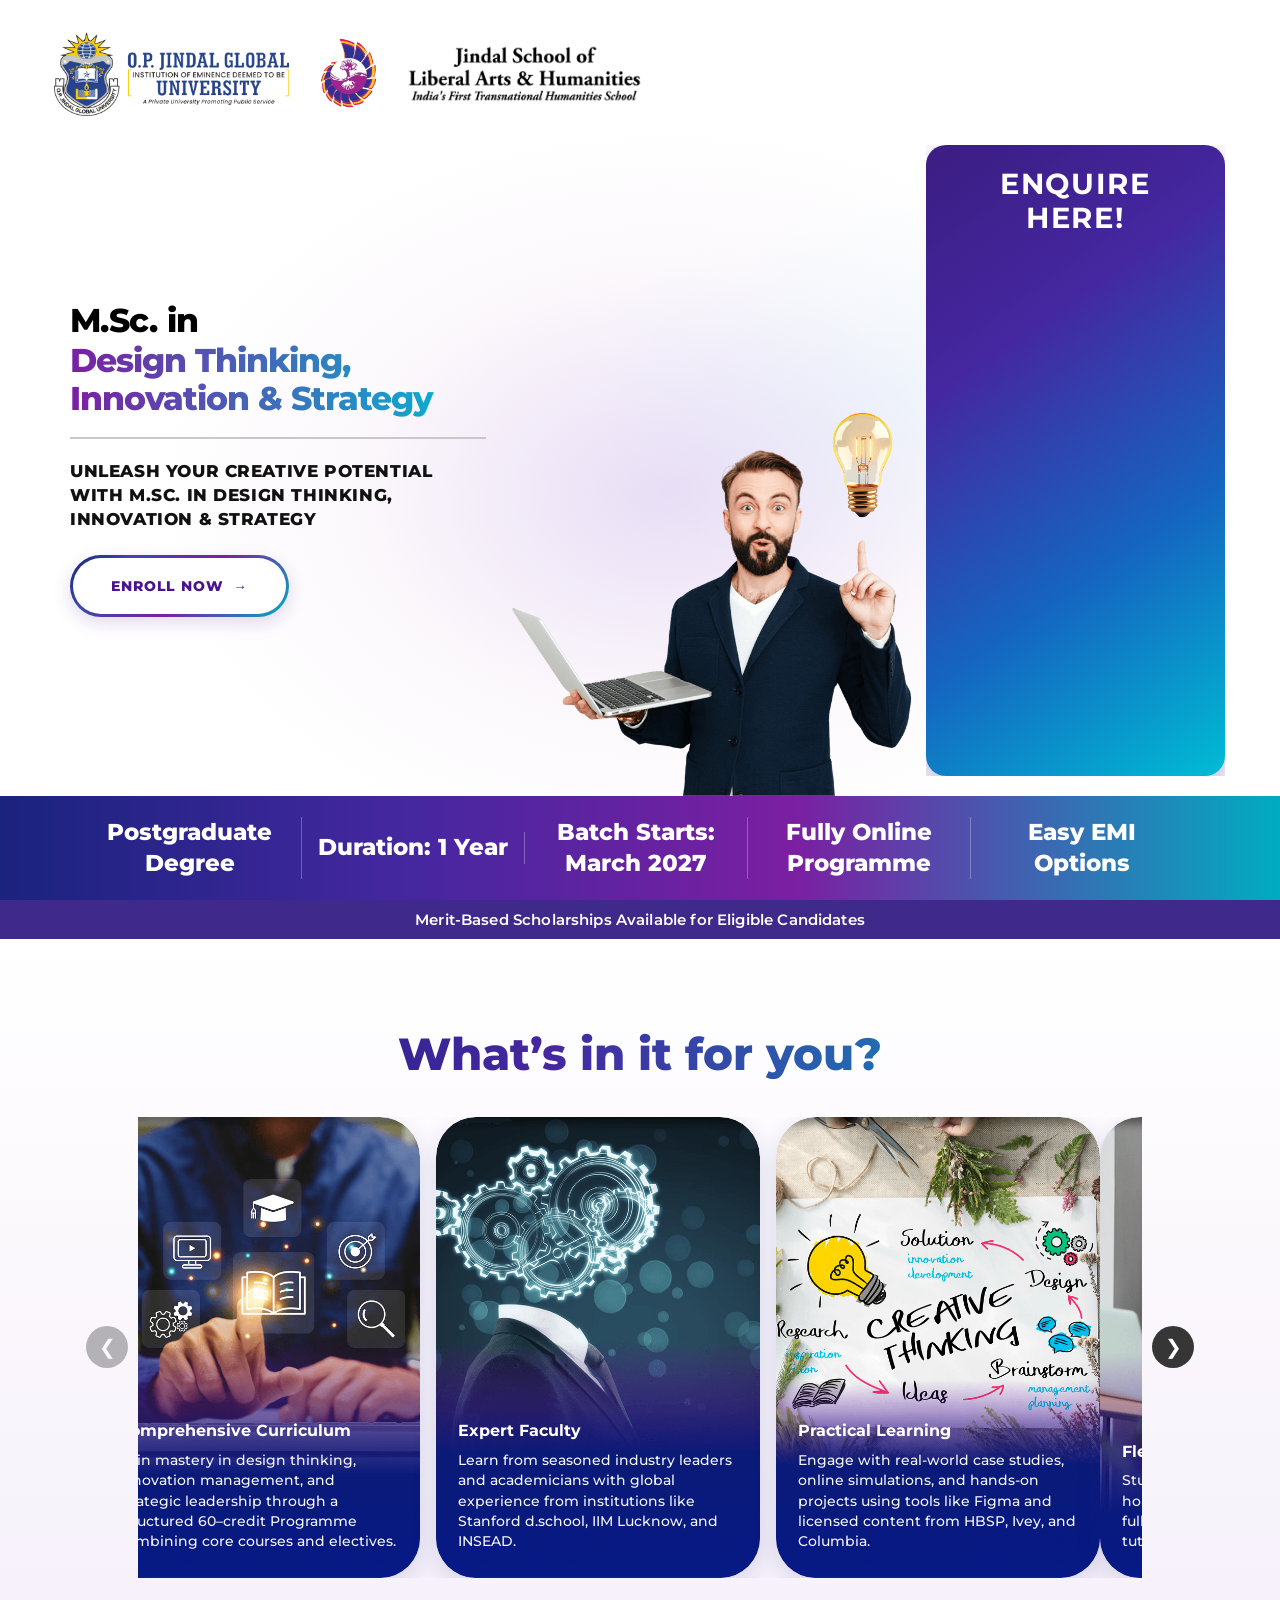
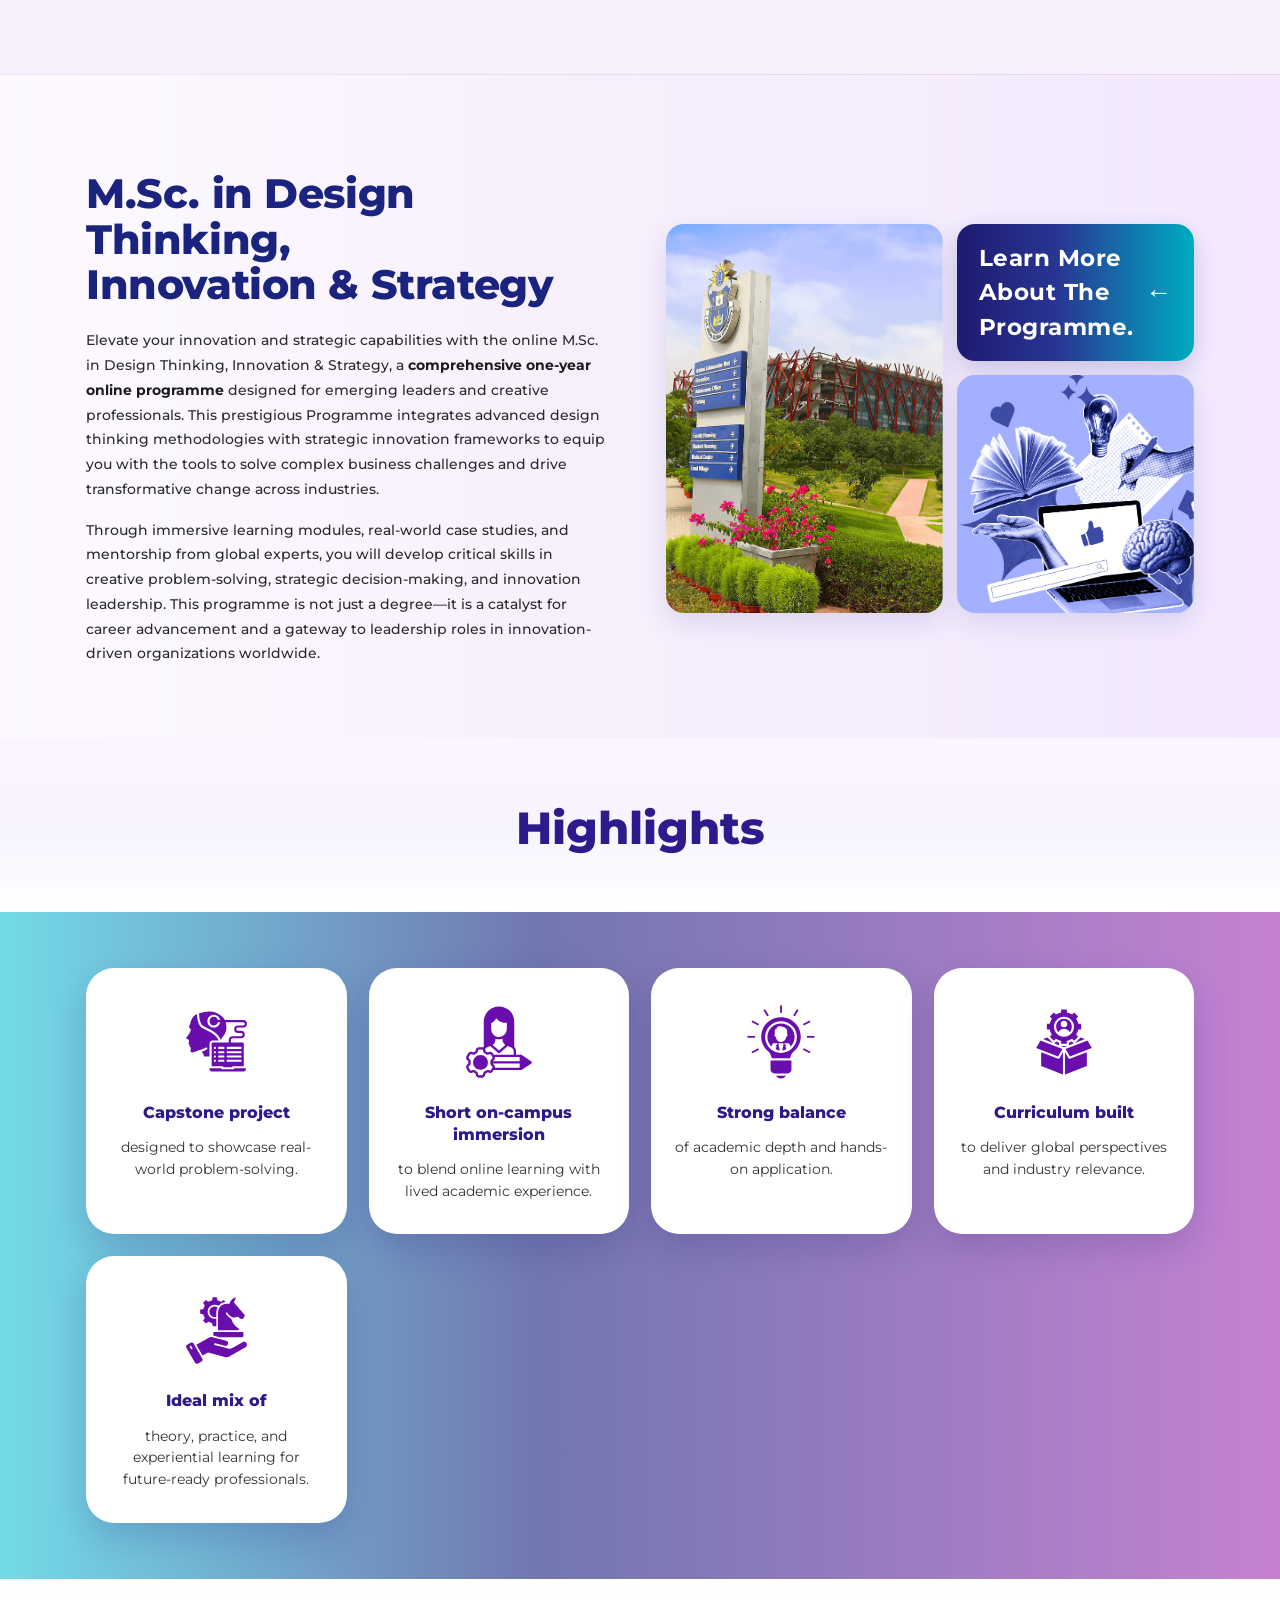
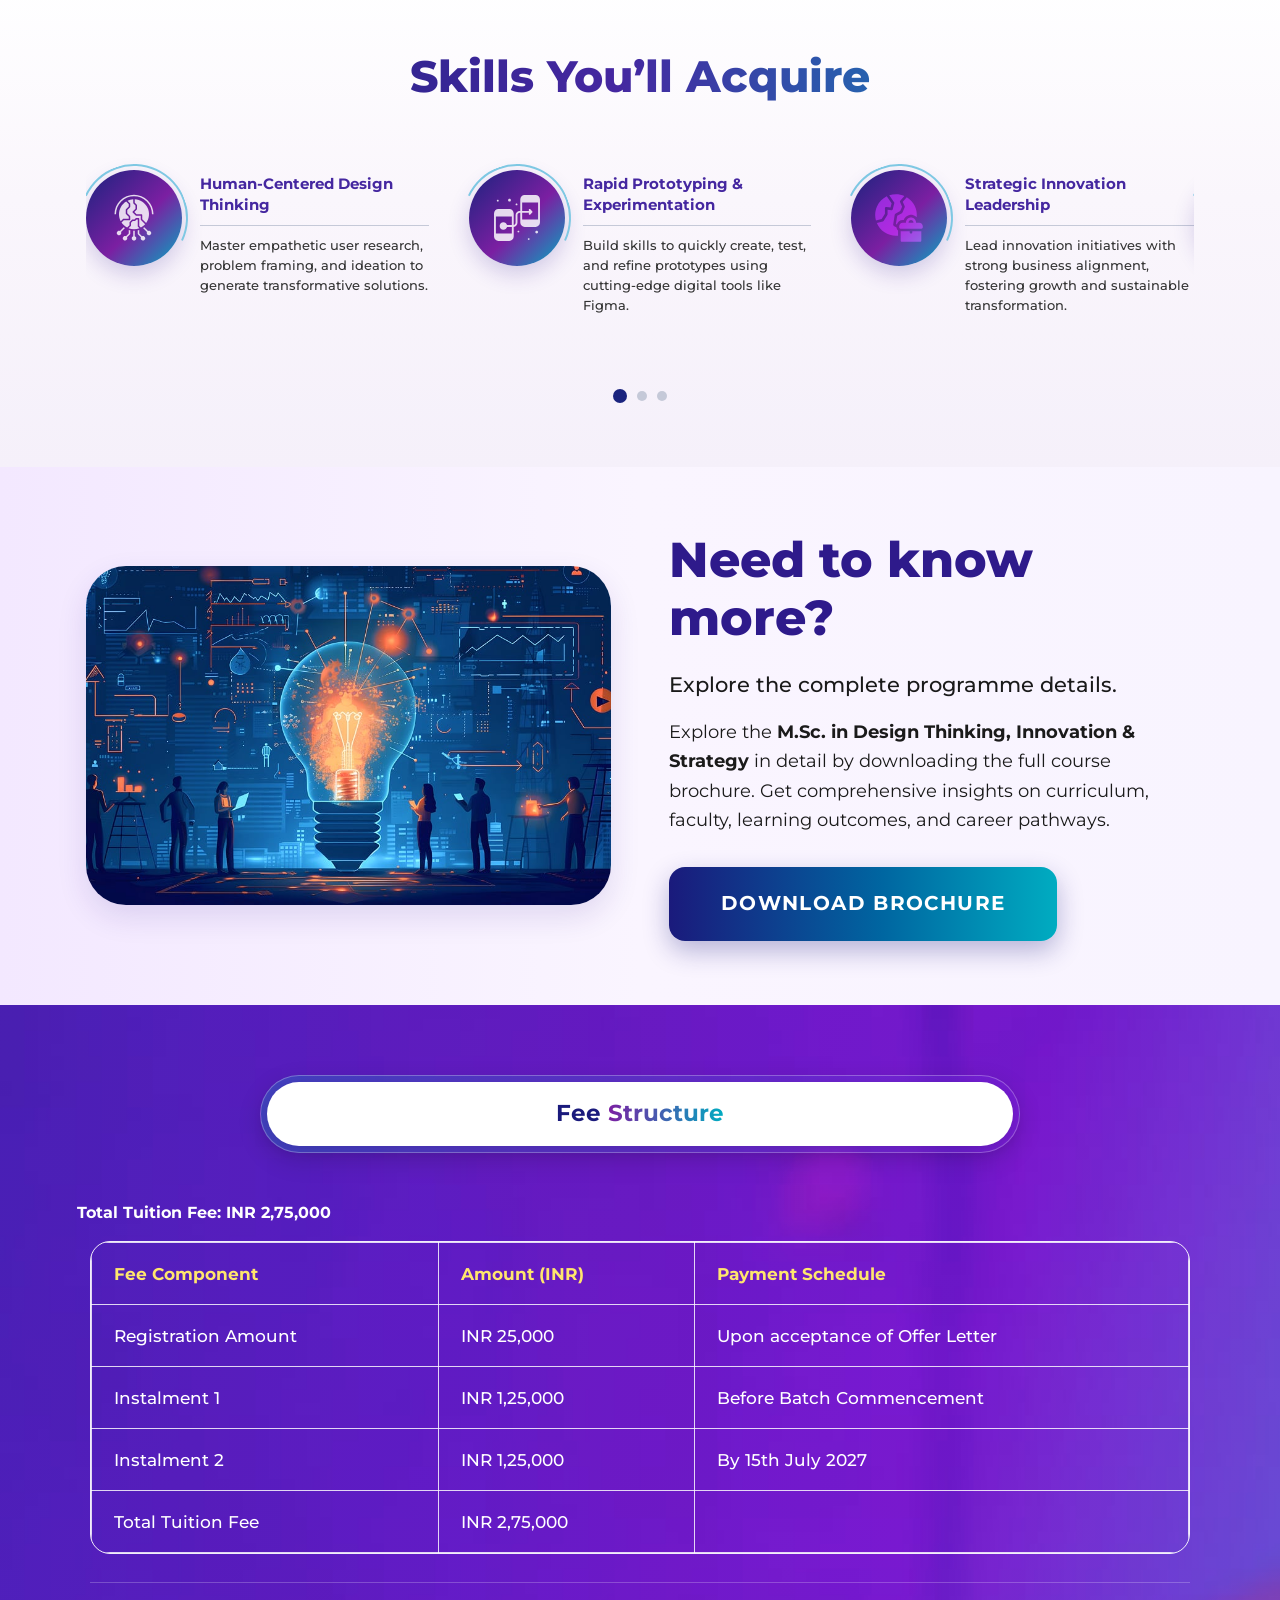
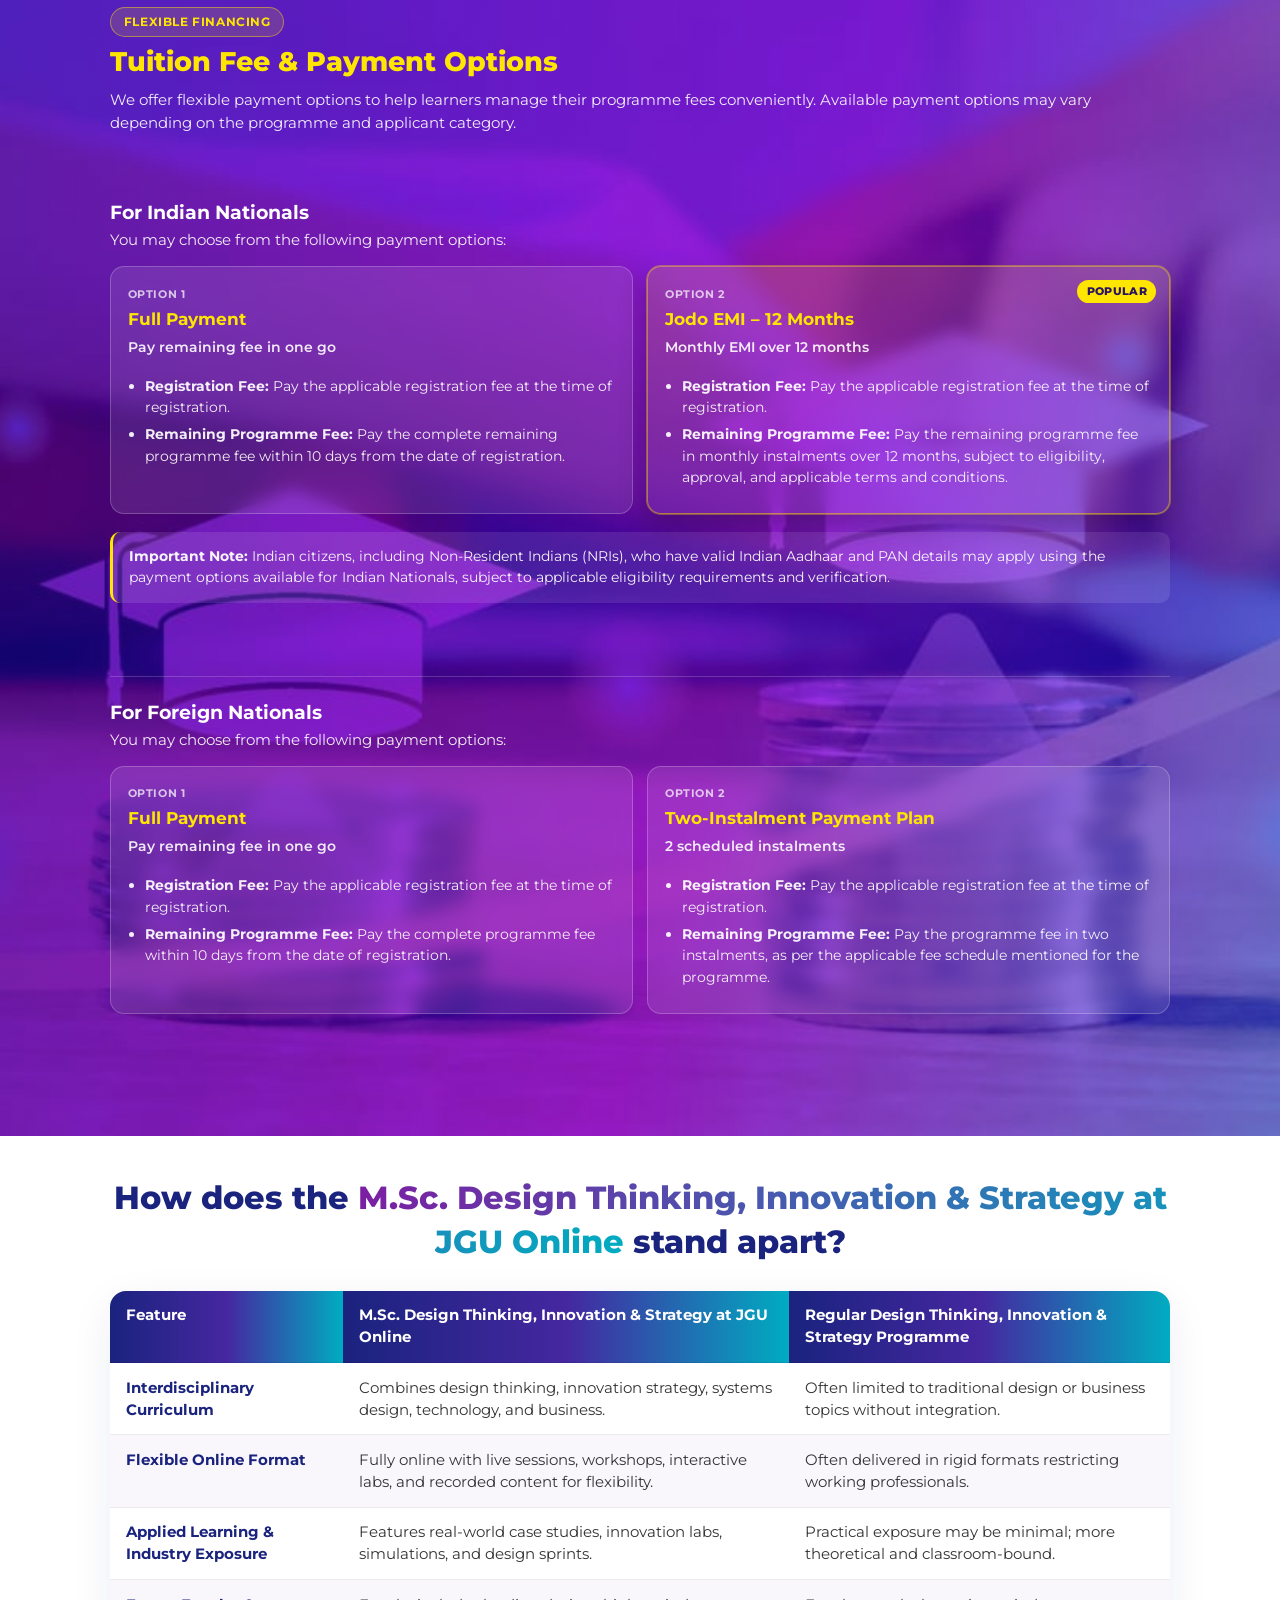
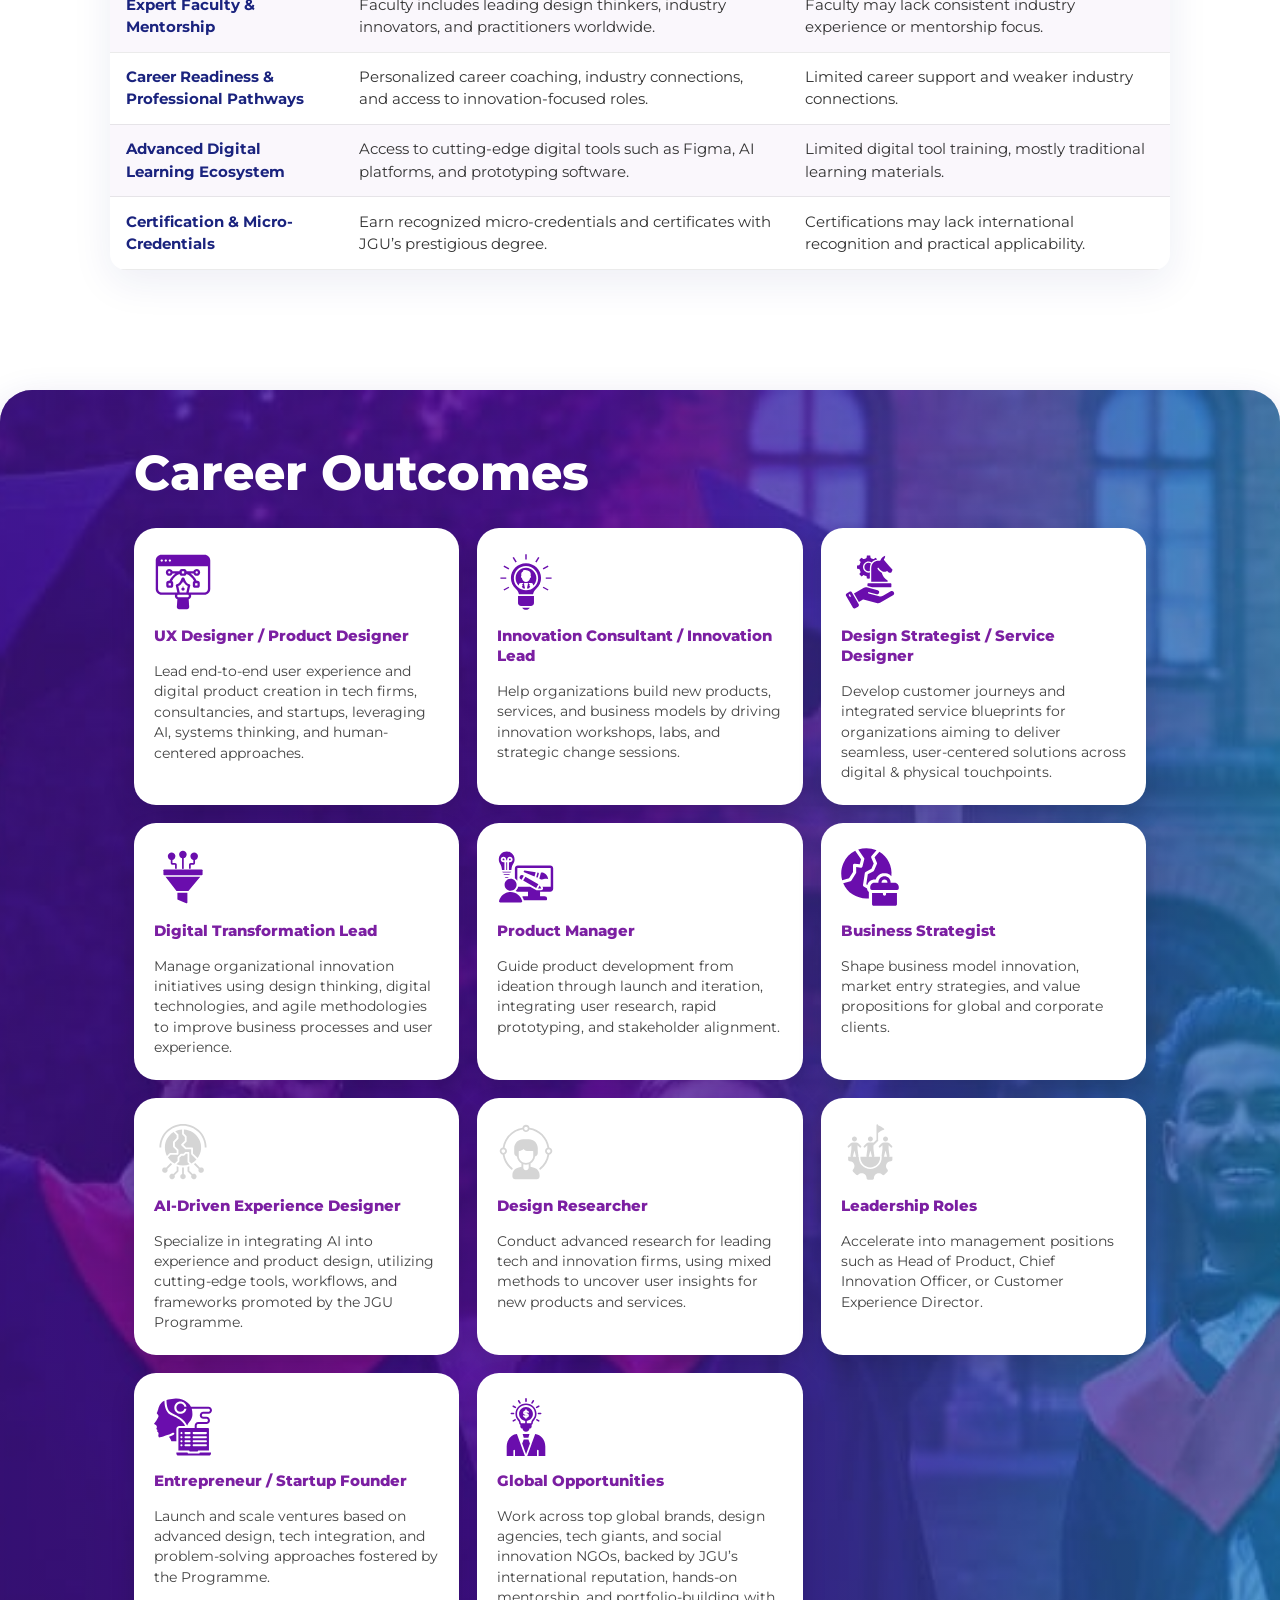
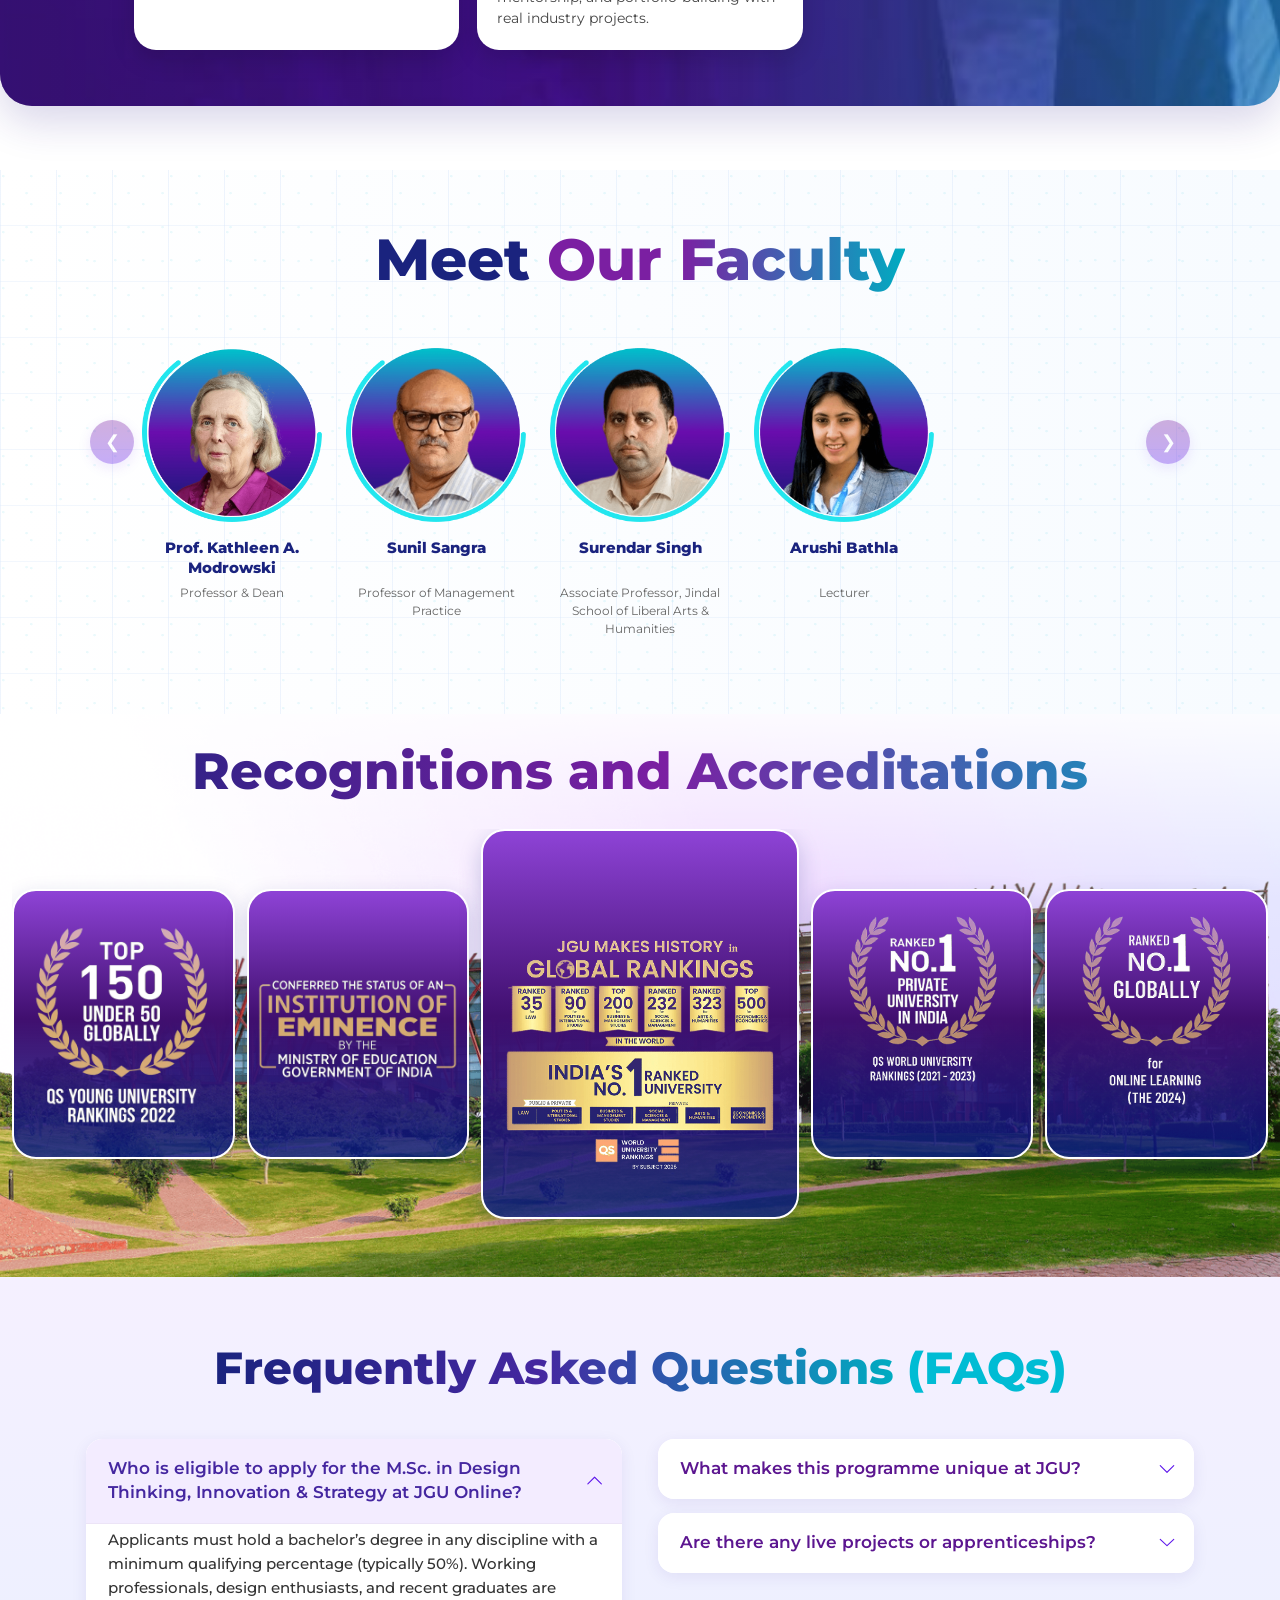
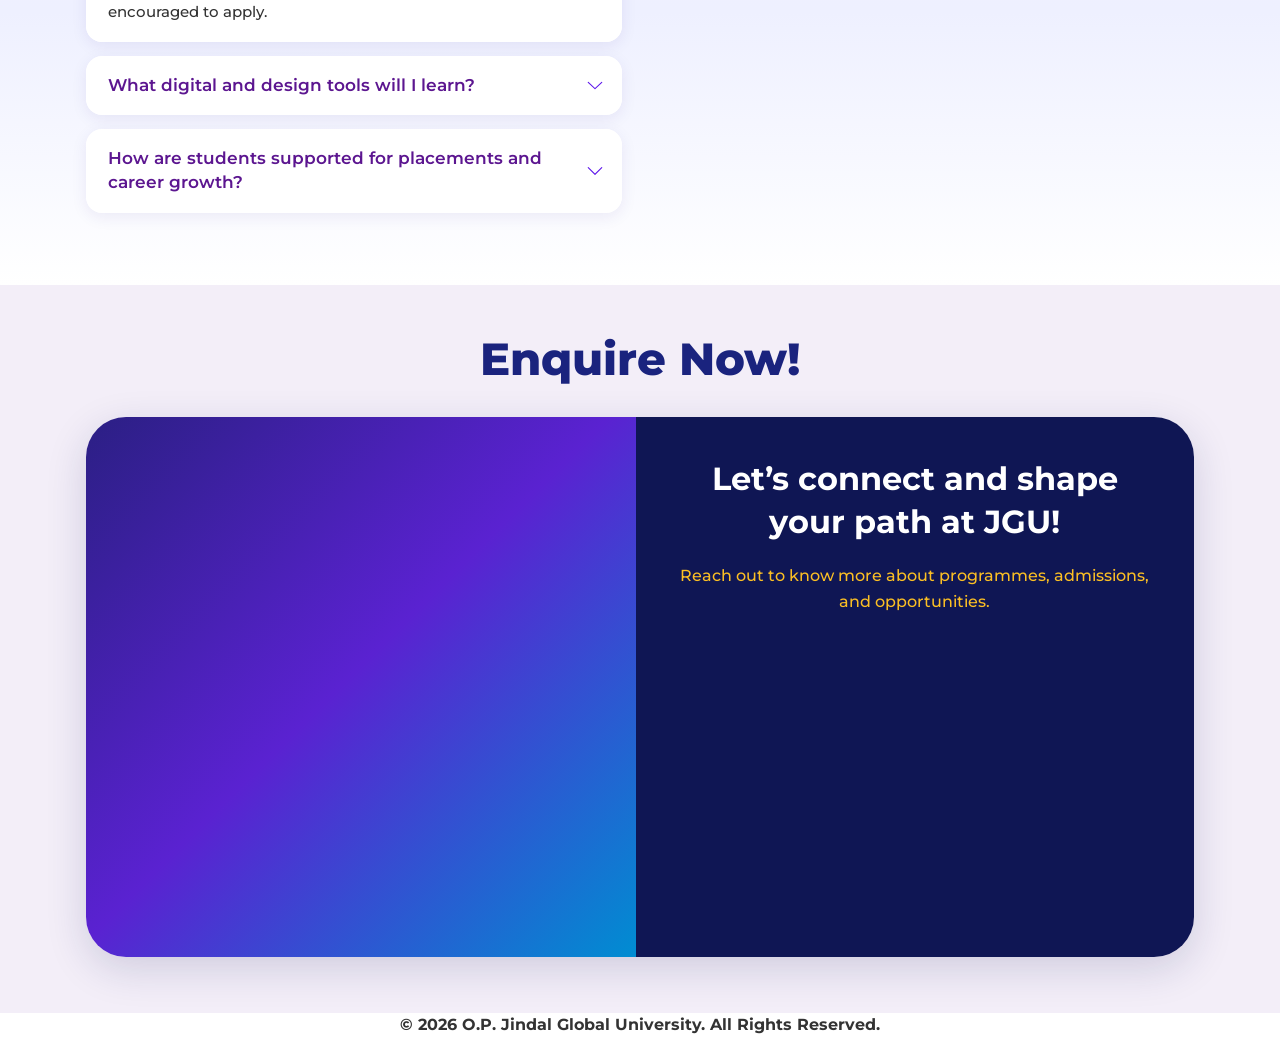
==== commit e8f3af01: "Final QA polish: fix hero fit, overlaps, and mobile layout for client review. Co-authored-by: Cursor" ====
--- a/index.html
+++ b/index.html
@@ -1,398 +1,1021 @@
 <!DOCTYPE html>
 <html lang="en">
 <head>
-  <meta charset="UTF-8" />
-  <meta name="viewport" content="width=device-width, initial-scale=1.0" />
-  <meta name="referrer" content="strict-origin-when-cross-origin" />
-
-  <!-- Google Tag Manager -->
-  <script>(function(w,d,s,l,i){w[l]=w[l]||[];w[l].push({'gtm.start':
-  new Date().getTime(),event:'gtm.js'});var f=d.getElementsByTagName(s)[0],
-  j=d.createElement(s),dl=l!='dataLayer'?'&l='+l:'';j.async=true;j.src=
-  'https://www.googletagmanager.com/gtm.js?id='+i+dl;f.parentNode.insertBefore(j,f);
-  })(window,document,'script','dataLayer','GTM-N94ZC5LW');</script>
-  <!-- End Google Tag Manager -->
-
-  <!-- Meta Pixel Code -->
-  <script>
-  !(function (f, b, e, v, n, t, s) {
-  if (f.fbq) return;
-  n = f.fbq = function () {
-  n.callMethod
-  ? n.callMethod.apply(n, arguments)
-  : n.queue.push(arguments);
-  };
-  if (!f._fbq) f._fbq = n;
-  n.push = n;
-  n.loaded = !0;
-  n.version = "2.0";
-  n.queue = [];
-  t = b.createElement(e);
-  t.async = !0;
-  t.src = v;
-  s = b.getElementsByTagName(e)[0];
-  s.parentNode.insertBefore(t, s);
-  })(
-  window,
-  document,
-  "script",
-  "https://connect.facebook.net/en_US/fbevents.js"
-  );
-  fbq("init", "1243343920376799");
-  fbq("track", "PageView");
-  </script>
-  <!-- End Meta Pixel Code -->
-
-  <title>M.Sc. in Design Thinking, Innovation & Strategy | JGU Online</title>
-  <link rel="preconnect" href="https://fonts.googleapis.com" />
-  <link rel="preconnect" href="https://fonts.gstatic.com" crossorigin />
-  <link rel="preconnect" href="https://widgets.in8.nopaperforms.com" />
-  <link rel="preconnect" href="https://in8cdn.npfs.co" />
-  <link href="https://fonts.googleapis.com/css2?family=Montserrat:wght@400;500;600;700;800&display=swap" rel="stylesheet" />
-  <script>
-    /* NPF preview mode must be set before emwgts.js loads (localhost / file preview) */
-    (function () {
-      var host = location.hostname;
-      if (!host || host === 'localhost' || host === '127.0.0.1' || location.protocol === 'file:') {
-        window.npf_m = 'preview';
-      }
-    })();
-  </script>
-  <link rel="stylesheet" href="css/style.css?v=20260709" />
+<meta charset="UTF-8">
+    <meta name="viewport" content="width=device-width, initial-scale=1">
+    <!-- Google Tag Manager -->
+    <script>(function(w,d,s,l,i){w[l]=w[l]||[];w[l].push({'gtm.start':
+    new Date().getTime(),event:'gtm.js'});var f=d.getElementsByTagName(s)[0],
+    j=d.createElement(s),dl=l!='dataLayer'?'&l='+l:'';j.async=true;j.src=
+    'https://www.googletagmanager.com/gtm.js?id='+i+dl;f.parentNode.insertBefore(j,f);
+    })(window,document,'script','dataLayer','GTM-N94ZC5LW');</script>
+    <!-- End Google Tag Manager -->
+    <!-- Meta Pixel Code -->
+    <script>
+    !function(f,b,e,v,n,t,s)
+    {if(f.fbq)return;n=f.fbq=function(){n.callMethod?
+    n.callMethod.apply(n,arguments):n.queue.push(arguments)};
+    if(!f._fbq)f._fbq=n;n.push=n;n.loaded=!0;n.version='2.0';
+    n.queue=[];t=b.createElement(e);t.async=!0;
+    t.src=v;s=b.getElementsByTagName(e)[0];
+    s.parentNode.insertBefore(t,s)}(window, document,'script',
+    'https://connect.facebook.net/en_US/fbevents.js');
+    fbq('init', '1243343920376799');
+    fbq('track', 'PageView');
+    </script>
+    <noscript><img height="1" width="1" style="display:none"
+    src="https://www.facebook.com/tr?id=1243343920376799&ev=PageView&noscript=1"
+    /></noscript>
+    <!-- End Meta Pixel Code -->
+    <meta http-equiv="Cache-Control" content="no-cache, no-store, must-revalidate">
+    <meta http-equiv="Pragma" content="no-cache">
+    <meta http-equiv="Expires" content="0">
+    <title>M.Sc. in Design Thinking, Innovation &amp; Strategy | JGU Online</title>
+    <link rel="shortcut icon" type="image/x-icon" href="https://jguonline.edu.in/public/frontend/assets/img/favicon.ico">
+    <link rel="stylesheet" href="https://cdn.jsdelivr.net/npm/bootstrap@4.6.2/dist/css/bootstrap.min.css">
+    <link rel="stylesheet" href="css/style.css">
+    <script>
+      (function () {
+        var host = location.hostname;
+        if (!host || host === 'localhost' || host === '127.0.0.1' || location.protocol === 'file:') {
+          window.npf_m = 'preview';
+        }
+      })();
+    </script>
+
+    <!-- Critical: hero layout; enquiry form scrolls inside card only -->
+    <style>
+      .hero-section {
+        overflow-x: clip !important;
+        overflow-y: visible !important;
+        background: #ffffff !important;
+        position: relative;
+        z-index: 10;
+        isolation: isolate;
+      }
+
+      .hero-info-bar {
+        background: linear-gradient(90deg, #1a237e 0%, #4527a0 32%, #7b1fa2 62%, #00acc1 100%) !important;
+        position: relative !important;
+        z-index: 2 !important;
+        flex: none !important;
+        flex-shrink: 0 !important;
+        display: block !important;
+        visibility: visible !important;
+        opacity: 1 !important;
+        width: 100% !important;
+        max-width: 100% !important;
+      }
+
+      .hero-bottom-bars {
+        position: relative !important;
+        z-index: 2 !important;
+      }
+
+      .hero-section .hero-container {
+        position: relative !important;
+        z-index: 3 !important;
+      }
+
+      .hero-scholarship-bar {
+        background: #3f2a8c !important;
+        width: 100% !important;
+        max-width: 100% !important;
+        text-align: center !important;
+        padding: 0.55rem 1rem !important;
+      }
+
+      .hero-scholarship-text {
+        margin: 0 !important;
+        color: #fff !important;
+        font-size: clamp(0.78rem, 2.8vw, 0.95rem) !important;
+        font-weight: 600 !important;
+        line-height: 1.4 !important;
+      }
+
+      .features-section {
+        position: relative !important;
+        z-index: 1 !important;
+        background: linear-gradient(180deg, #ffffff 0%, #faf6fc 55%, #f5f0fa 100%) !important;
+        margin-top: 0 !important;
+        margin-bottom: 0 !important;
+        clear: both;
+      }
+
+      /* Hero button + logos — inline so changes show even when CSS is cached */
+      .hero-section .header-logo-jgu {
+        height: 5.75rem !important;
+        max-height: 5.75rem !important;
+        width: auto !important;
+      }
+
+      .hero-section .header-logo-jsbf {
+        height: 6.5rem !important;
+        max-height: 6.5rem !important;
+        width: auto !important;
+      }
+
+      .hero-section .btn-apply-now {
+        display: inline-block !important;
+        visibility: visible !important;
+        opacity: 1 !important;
+        margin-top: 1.25rem !important;
+        margin-bottom: 0.75rem !important;
+        padding: 0.9rem 2.85rem !important;
+        background-color: #ffffff !important;
+        background-image:
+          linear-gradient(#ffffff, #ffffff),
+          linear-gradient(135deg, #1a237e 0%, #3949ab 22%, #7b1fa2 55%, #00acc1 100%) !important;
+        background-origin: border-box !important;
+        background-clip: padding-box, border-box !important;
+        border: 3px solid transparent !important;
+        border-radius: 50px !important;
+        color: #4a148c !important;
+        font-weight: 800 !important;
+        font-size: clamp(0.92rem, 1.2vw, 1.05rem) !important;
+        letter-spacing: 0.06em !important;
+        text-decoration: none !important;
+        text-transform: uppercase !important;
+        box-shadow: 0 6px 18px rgba(74, 20, 140, 0.16) !important;
+        flex-shrink: 0 !important;
+        position: relative !important;
+        z-index: 12 !important;
+        align-self: flex-start !important;
+        cursor: pointer !important;
+      }
+
+      .hero-section .hero-title {
+        font-size: clamp(2rem, 3.4vw, 2.85rem) !important;
+        line-height: 1.2 !important;
+        overflow: visible !important;
+        padding-top: 0.12em !important;
+      }
+
+      .hero-section .hero-subtitle {
+        font-size: clamp(0.95rem, 1.4vw, 1.15rem) !important;
+        font-weight: 800 !important;
+      }
+
+      .hero-section .hero-subtitle-line {
+        display: block !important;
+      }
+
+      .hero-section .hero-right {
+        max-width: 30rem !important;
+        z-index: 20 !important;
+      }
+
+      .hero-section .hero-enquiry-card {
+        width: 100% !important;
+        min-height: 22rem !important;
+        display: flex !important;
+        flex-direction: column !important;
+        overflow: hidden !important;
+      }
+
+      .hero-section .hero-enquiry-card h3 {
+        font-size: 1.25rem !important;
+        flex-shrink: 0 !important;
+      }
+
+      .hero-section .hero-npf-scroll {
+        flex: 1 1 auto !important;
+        min-height: 0 !important;
+        overflow-y: auto !important;
+        overflow-x: hidden !important;
+        overscroll-behavior: contain !important;
+        -webkit-overflow-scrolling: touch !important;
+      }
+
+      @media screen and (max-width: 991px) {
+        .hero-section {
+          min-height: auto !important;
+          max-height: none !important;
+          overflow-x: clip !important;
+          overflow-y: visible !important;
+          width: 100% !important;
+          max-width: 100% !important;
+        }
+
+        .hero-section .header-logo-jgu,
+        .hero-section .header-logo-jsbf {
+          height: 3.5rem !important;
+          max-height: 3.5rem !important;
+        }
+
+        .hero-section .btn-apply-now {
+          padding: 0.85rem 2.4rem !important;
+          font-size: clamp(0.88rem, 2.8vw, 1rem) !important;
+          border-width: 3px !important;
+          align-self: center !important;
+          margin-left: auto !important;
+          margin-right: auto !important;
+        }
+
+        .hero-section .hero-right {
+          width: min(100%, 30rem) !important;
+          max-width: min(100%, 30rem) !important;
+          margin-bottom: clamp(1.25rem, 4vw, 2rem) !important;
+        }
+
+        .hero-section .hero-enquiry-card {
+          min-height: 18rem !important;
+          max-height: min(32rem, 78vh) !important;
+        }
+
+        .hero-section .hero-npf-scroll {
+          max-height: min(360px, 54vh) !important;
+          overflow-y: auto !important;
+        }
+      }
+
+      @media screen and (min-width: 992px) {
+        /* SCALE-INVARIANT HERO.
+           Everything is sized in vh (bounded by clamp) so the layout occupies the
+           same physical fraction of the screen at 100% / 125% / 150% Windows
+           scaling — scaling only remaps CSS px of one physical screen, and vh
+           tracks that physical screen. The hero is pinned to exactly one viewport
+           with the info bar on the bottom grid row, so it is always fully visible
+           and nothing crops. */
+        .hero-section {
+          display: grid !important;
+          grid-template-rows: minmax(0, 1fr) auto !important;
+          grid-template-columns: minmax(0, 1fr) !important;
+          height: 100dvh !important;
+          min-height: 100dvh !important;
+          max-height: 100dvh !important;
+          box-sizing: border-box !important;
+          overflow: hidden !important;
+          --hero-form-bar-gap: clamp(0.75rem, 2.2vh, 2rem);
+          --hero-image-info-gap: 0;
+          --hero-form-iframe-h: 100%;
+          --hero-img-max: min(84vh, 52rem);
+        }
+
+        .hero-section .hero-container {
+          grid-row: 1 !important;
+          min-height: 0 !important;
+          max-height: 100% !important;
+          max-width: min(1560px, 94vw) !important;
+          overflow: hidden !important;
+          display: flex !important;
+          flex-direction: column !important;
+          justify-content: flex-start !important;
+          padding-top: clamp(0.4rem, 1.4vh, 1rem) !important;
+          padding-bottom: 0 !important;
+          margin-bottom: 0 !important;
+        }
+
+        .hero-section .hero-header {
+          flex: 0 0 auto !important;
+          padding-bottom: clamp(0.2rem, 0.8vh, 0.625rem) !important;
+        }
+
+        .hero-section .header-logo-jgu {
+          height: clamp(4.2rem, 9.5vh, 6rem) !important;
+          max-height: clamp(4.2rem, 9.5vh, 6rem) !important;
+          width: auto !important;
+        }
+
+        .hero-section .header-logo-jsbf {
+          height: clamp(5.1rem, 15.8vh, 10rem) !important;
+          max-height: clamp(5.1rem, 15.8vh, 10rem) !important;
+          width: auto !important;
+        }
+
+        .hero-section .hero-main {
+          flex: 1 1 auto !important;
+          min-height: 0 !important;
+          max-height: 100% !important;
+          overflow: hidden !important;
+          align-items: end !important;
+          padding-bottom: 0 !important;
+          margin-bottom: 0 !important;
+          box-sizing: border-box !important;
+        }
+
+        .hero-left {
+          overflow: visible !important;
+          align-self: center !important;
+          justify-content: center !important;
+          min-height: 0 !important;
+          margin-top: 0 !important;
+          padding-top: 0.35rem !important;
+          padding-bottom: 0.35rem !important;
+          max-height: 100% !important;
+          box-sizing: border-box !important;
+          position: relative !important;
+          z-index: 4 !important;
+        }
+
+        .hero-left .btn-apply-now,
+        .hero-section .btn-apply-now {
+          margin-bottom: 1rem !important;
+          z-index: 12 !important;
+          position: relative !important;
+        }
+
+        .hero-section .hero-title {
+          font-size: clamp(1.6rem, 0.4rem + 2.1vw, 3.15rem) !important;
+          line-height: 1.22 !important;
+          overflow: visible !important;
+          padding-top: 0.32em !important;
+          margin-top: 0 !important;
+        }
+
+        .hero-section .hero-title-rule {
+          margin-top: clamp(0.5rem, 1.7vh, 1.1rem) !important;
+        }
+
+        .hero-section .hero-subtitle {
+          font-size: clamp(0.8rem, 0.3rem + 0.95vw, 1.65rem) !important;
+          margin-top: clamp(0.75rem, 2.4vh, 1.55rem) !important;
+          line-height: 1.4 !important;
+        }
+
+        .hero-section .hero-description {
+          font-size: clamp(0.8rem, 0.3rem + 0.85vw, 1.45rem) !important;
+          margin-top: clamp(0.6rem, 1.9vh, 1.25rem) !important;
+          line-height: 1.55 !important;
+        }
+
+        .hero-section .btn-apply-now {
+          margin-top: clamp(0.85rem, 2.6vh, 1.8rem) !important;
+          padding: clamp(0.75rem, 2vh, 1.25rem) clamp(2.4rem, 4.1vh, 3.75rem) !important;
+          font-size: clamp(0.85rem, 0.35rem + 0.6vw, 1.4rem) !important;
+        }
+
+        .hero-info-bar {
+          grid-row: 2 !important;
+          margin-top: var(--hero-image-info-gap) !important;
+          flex: none !important;
+          flex-shrink: 0 !important;
+          display: block !important;
+          visibility: visible !important;
+          opacity: 1 !important;
+          padding: clamp(0.85rem, 2.3vh, 1.55rem) 0 !important;
+        }
+
+        .hero-section .hero-info-inner {
+          max-width: min(1560px, 94vw) !important;
+        }
+
+        .hero-section .hero-info-item {
+          font-size: clamp(1rem, 2.6vh, 1.45rem) !important;
+        }
+
+        .hero-center {
+          align-self: end !important;
+          height: 100% !important;
+          min-height: 0 !important;
+          transform: none !important;
+          margin: 0 !important;
+          padding: 0 !important;
+          align-items: flex-end !important;
+          line-height: 0 !important;
+          overflow: hidden !important;
+        }
+
+        .hero-student-stack {
+          height: 100% !important;
+          max-height: 100% !important;
+          align-items: flex-end !important;
+          margin: 0 !important;
+          padding: 0 !important;
+          overflow: hidden !important;
+        }
+
+        .hero-student-img {
+          max-height: 100% !important;
+          max-width: 100% !important;
+          width: auto !important;
+          height: auto !important;
+          object-position: bottom center !important;
+          transform: none !important;
+          margin: 0 !important;
+        }
+
+        .hero-right {
+          max-width: min(30rem, 34vw) !important;
+          max-height: 100% !important;
+          min-height: 0 !important;
+          overflow: hidden !important;
+          z-index: 20 !important;
+          align-self: stretch !important;
+          justify-self: end !important;
+          display: flex !important;
+          flex-direction: column !important;
+          margin-top: clamp(0.5rem, 2vh, 1.75rem) !important;
+          margin-bottom: var(--hero-form-bar-gap) !important;
+        }
+
+        .hero-enquiry-card {
+          flex: 1 1 auto !important;
+          max-height: 100% !important;
+          min-height: 0 !important;
+          display: flex !important;
+          flex-direction: column !important;
+          overflow: hidden !important;
+          padding: clamp(0.9rem, 2.4vh, 1.6rem) clamp(0.9rem, 1.6vw, 1.5rem) clamp(0.75rem, 1.6vh, 1.25rem) !important;
+        }
+
+        .hero-section .hero-enquiry-card h3 {
+          font-size: clamp(1.25rem, 3.2vh, 1.9rem) !important;
+          margin-bottom: clamp(0.6rem, 1.8vh, 1.3rem) !important;
+          flex-shrink: 0 !important;
+        }
+
+        .hero-npf-scroll {
+          flex: 1 1 auto !important;
+          min-height: 0 !important;
+          max-height: 100% !important;
+          overflow-y: auto !important;
+          overflow-x: hidden !important;
+        }
+      }
+
+      @media screen and (min-width: 1200px) {
+        .hero-section .hero-right {
+          max-width: min(32rem, 32vw) !important;
+        }
+      }
+
+      /* Laptop / short-viewport (<=800px tall, >=992px wide): slightly tighter
+         left column so title + Apply button always sit above the info bar. */
+      @media screen and (min-width: 992px) and (max-height: 800px) {
+        .hero-section {
+          --hero-form-bar-gap: clamp(0.5rem, 1.8vh, 1.25rem) !important;
+        }
+
+        .hero-section .hero-container {
+          padding-top: clamp(0.3rem, 1vh, 0.6rem) !important;
+        }
+
+        .hero-section .hero-header {
+          padding-bottom: 0.15rem !important;
+        }
+
+        .hero-section .header-logo-jgu {
+          height: clamp(3.2rem, 8vh, 4.4rem) !important;
+          max-height: clamp(3.2rem, 8vh, 4.4rem) !important;
+        }
+
+        .hero-section .header-logo-jsbf {
+          height: clamp(3.6rem, 11vh, 5.2rem) !important;
+          max-height: clamp(3.6rem, 11vh, 5.2rem) !important;
+        }
+
+        .hero-left {
+          padding-top: 0.15rem !important;
+          padding-bottom: 0.15rem !important;
+        }
+
+        .hero-section .hero-title {
+          font-size: clamp(1.4rem, 0.3rem + 1.8vw, 2.5rem) !important;
+          line-height: 1.18 !important;
+          padding-top: 0.1em !important;
+        }
+
+        .hero-section .hero-title-rule {
+          margin-top: clamp(0.3rem, 1vh, 0.6rem) !important;
+        }
+
+        .hero-section .hero-subtitle {
+          font-size: clamp(0.78rem, 0.25rem + 0.8vw, 1.15rem) !important;
+          margin-top: clamp(0.4rem, 1.4vh, 0.85rem) !important;
+          line-height: 1.32 !important;
+        }
+
+        .hero-section .hero-description {
+          font-size: clamp(0.78rem, 0.25rem + 0.75vw, 1.05rem) !important;
+          margin-top: clamp(0.3rem, 1vh, 0.6rem) !important;
+          line-height: 1.4 !important;
+        }
+
+        .hero-left .btn-apply-now,
+        .hero-section .btn-apply-now {
+          margin-top: clamp(0.5rem, 1.6vh, 0.95rem) !important;
+          margin-bottom: 0.3rem !important;
+          padding: clamp(0.5rem, 1.4vh, 0.8rem) clamp(1.8rem, 3vh, 2.6rem) !important;
+          font-size: clamp(0.8rem, 0.3rem + 0.55vw, 1rem) !important;
+        }
+
+        .hero-info-bar {
+          padding: clamp(0.55rem, 1.6vh, 1rem) 0 !important;
+        }
+
+        .hero-section .hero-info-item {
+          font-size: clamp(0.85rem, 0.3rem + 0.7vw, 1.15rem) !important;
+        }
+      }
+
+      /* 150% Windows scaling only (very short viewport ≈627px). 100% (~940px) and
+         125% (~752px) are ABOVE this breakpoint and stay exactly as they are.
+         Here we scale the hero down just enough that the whole left column
+         (heading + text + button) and the info bar fit without clipping. */
+      @media screen and (min-width: 992px) and (max-height: 680px) {
+        .hero-section {
+          --hero-form-bar-gap: clamp(0.5rem, 1.6vh, 1rem) !important;
+          --hero-img-max: min(76vh, 30rem) !important;
+          /* Form is taller than the (shrunk) card → the card's scroll area shows
+             its own scrollbar so the whole form incl. SUBMIT is reachable. */
+          --hero-form-iframe-h: 32rem !important;
+        }
+
+        .hero-section .hero-header {
+          padding-bottom: 0.2rem !important;
+        }
+
+        .hero-section .header-logo-jgu {
+          height: clamp(3rem, 8.6vh, 5rem) !important;
+          max-height: clamp(3rem, 8.6vh, 5rem) !important;
+        }
+
+        .hero-section .header-logo-jsbf {
+          height: clamp(3.4rem, 9.6vh, 5.6rem) !important;
+          max-height: clamp(3.4rem, 9.6vh, 5.6rem) !important;
+        }
+
+        .hero-section .hero-title {
+          font-size: clamp(1.35rem, 4.5vh, 2rem) !important;
+          line-height: 1.2 !important;
+          overflow: visible !important;
+          padding-top: 0.12em !important;
+        }
+
+        .hero-section .hero-title-rule {
+          margin-top: clamp(0.3rem, 1vh, 0.5rem) !important;
+        }
+
+        .hero-section .hero-subtitle {
+          font-size: clamp(0.78rem, 2vh, 0.98rem) !important;
+          margin-top: clamp(0.4rem, 1.3vh, 0.7rem) !important;
+          line-height: 1.32 !important;
+        }
+
+        .hero-section .hero-description {
+          font-size: clamp(0.76rem, 1.85vh, 0.95rem) !important;
+          margin-top: clamp(0.3rem, 1vh, 0.55rem) !important;
+          line-height: 1.4 !important;
+        }
+
+        .hero-section .btn-apply-now {
+          margin-top: clamp(0.45rem, 1.4vh, 0.8rem) !important;
+          padding: clamp(0.5rem, 1.3vh, 0.75rem) clamp(1.8rem, 3vh, 2.4rem) !important;
+          font-size: clamp(0.78rem, 1.9vh, 0.95rem) !important;
+        }
+
+        .hero-section .hero-info-item {
+          font-size: clamp(0.82rem, 2.1vh, 1.05rem) !important;
+        }
+
+        .hero-section .hero-enquiry-card h3 {
+          font-size: clamp(1.1rem, 2.7vh, 1.5rem) !important;
+          margin-bottom: clamp(0.4rem, 1.3vh, 0.85rem) !important;
+        }
+
+        /* Enquiry card fits the viewport; the form scrolls inside it, and the
+           card keeps its rounded corners (incl. the bottom) — the scroll area is
+           inset by padding and its bottom corners are rounded so the tall iframe
+           never squares off the card edge. */
+        .hero-section .hero-right {
+          align-self: stretch !important;
+          max-height: 100% !important;
+          overflow: hidden !important;
+        }
+
+        .hero-section .hero-enquiry-card {
+          max-height: 100% !important;
+          overflow: hidden !important;
+          border-radius: 1.25rem !important;
+          padding-bottom: clamp(0.85rem, 2.2vh, 1.25rem) !important;
+        }
+
+        .hero-section .hero-npf-scroll {
+          flex: 1 1 auto !important;
+          min-height: 0 !important;
+          max-height: 100% !important;
+          overflow-y: auto !important;
+          overflow-x: hidden !important;
+          border-bottom-left-radius: 0.9rem !important;
+          border-bottom-right-radius: 0.9rem !important;
+        }
+
+        .hero-section .hero-enquiry-card .npf_wgts,
+        .hero-section .hero-enquiry-card .npf_wgts iframe {
+          height: 32rem !important;
+          max-height: 32rem !important;
+          min-height: 32rem !important;
+        }
+      }
+
+    </style>
 </head>
 <body>
-
-  <!-- Google Tag Manager (noscript) -->
-  <noscript><iframe src="https://www.googletagmanager.com/ns.html?id=GTM-N94ZC5LW"
-  height="0" width="0" style="display:none;visibility:hidden"></iframe></noscript>
-  <!-- End Google Tag Manager (noscript) -->
-
-  <!-- Meta Pixel Code (noscript) -->
-  <noscript>
-    <img height="1" width="1" style="display:none" alt=""
-      src="https://www.facebook.com/tr?id=1243343920376799&amp;ev=PageView&amp;noscript=1" />
-  </noscript>
-  <!-- End Meta Pixel Code (noscript) -->
-
-  <!-- HERO -->
-  <section class="hero" id="hero">
-    <div class="container hero__container">
-      <header class="hero__header">
-        <div class="hero__logos">
-          <img src="/assets/shared/images/logo-jgu.png" alt="O.P. Jindal Global University" class="hero__logo hero__logo--jgu" />
-          <img src="images/logo-jsla-icon.png" alt="Jindal School of Liberal Arts &amp; Humanities" class="hero__logo hero__logo--jsla-icon" />
-          <img src="images/logo-jsla-text.png" alt="Jindal School of Liberal Arts &amp; Humanities" class="hero__logo hero__logo--jsla-text" />
+<!-- Google Tag Manager (noscript) -->
+<noscript><iframe src="https://www.googletagmanager.com/ns.html?id=GTM-N94ZC5LW"
+height="0" width="0" style="display:none;visibility:hidden"></iframe></noscript>
+<!-- End Google Tag Manager (noscript) -->
+
+<section class="hero-section section-global">
+  <div class="container hero-container">
+    <div class="hero-header">
+      <div class="header-logos">
+        <img src="assets/shared/images/logo-jgu.png" class="header-logo-img header-logo-jgu" alt="O.P. Jindal Global University">
+        <img src="images/logo-jsla-icon.png" class="header-logo-img header-logo-school" alt="Jindal School of Liberal Arts &amp; Humanities">
+        <img src="images/logo-jsla-text.png" class="header-logo-img header-logo-school-text" alt="Jindal School of Liberal Arts &amp; Humanities">
+      </div>
+    </div>
+
+    <div class="hero-main">
+      <div class="hero-bg-circuit" aria-hidden="true"></div>
+
+      <div class="hero-left">
+        <h1 class="hero-title">
+          <span class="hero-title-line">
+            <span class="hero-title-base">M.Sc. in </span>
+          </span>
+          <span class="hero-title-gradient">
+            <span class="hero-title-line">Design Thinking,</span>
+            <span class="hero-title-line">Innovation &amp; Strategy</span>
+          </span>
+        </h1>
+        <div class="hero-title-rule" aria-hidden="true"></div>
+        <p class="hero-subtitle">
+          <span class="hero-subtitle-line">UNLEASH YOUR CREATIVE POTENTIAL WITH M.Sc. IN DESIGN THINKING, INNOVATION &amp; STRATEGY</span>
+        </p>
+        <button type="button" class="npfWidgetButton npfWidget-0185dd0a8a9025344c251fc96b76a370 hero-npf-trigger" tabindex="-1" aria-hidden="true">ENROLL NOW</button>
+        <a href="#" class="btn-apply-now" id="heroApplyNowBtn" role="button">ENROLL NOW &nbsp;→</a>
+      </div>
+
+      <div class="hero-center">
+        <div class="hero-student-stack">
+          <img src="images/student-trim.png" alt="Student with laptop pointing to lightbulb" class="hero-student-img">
         </div>
-      </header>
-
-      <div class="hero__main">
-        <div class="hero__content">
-          <h1 class="hero__title">
-            <span class="hero__title-line">M.Sc. in</span>
-            <span class="hero__title-line hero__title-gradient">Design Thinking,<br />Innovation &amp; Strategy</span>
-          </h1>
-          <p class="hero__subtitle">
-            UNLEASH YOUR CREATIVE POTENTIAL WITH M.Sc. IN DESIGN THINKING, INNOVATION &amp; STRATEGY
+      </div>
+
+      <div class="hero-right">
+        <div class="hero-enquiry-card">
+          <h3>ENQUIRE HERE!</h3>
+          <div class="hero-npf-scroll">
+            <div class="npf_wgts" data-height="400px" data-w="0185dd0a8a9025344c251fc96b76a370"></div>
+          </div>
+        </div>
+      </div>
+    </div>
+  </div>
+
+  <div class="hero-bottom-bars">
+    <div class="hero-info-bar">
+      <div class="hero-info-inner">
+        <div class="hero-info-item"><strong>Postgraduate Degree</strong></div>
+        <div class="hero-info-item"><strong>Duration: 1 Year</strong></div>
+        <div class="hero-info-item"><strong>Batch Starts: March 2027</strong></div>
+        <div class="hero-info-item"><strong>Fully Online Programme</strong></div>
+        <div class="hero-info-item"><strong>Easy EMI Options</strong></div>
+      </div>
+    </div>
+  </div>
+</section>
+
+<div class="hero-scholarship-bar">
+  <p class="hero-scholarship-text">Merit-Based Scholarships Available for Eligible Candidates</p>
+</div>
+
+<section class="features-section section-global">
+  <div class="container features-container">
+    <h2 class="features-title">What&rsquo;s in it for you?</h2>
+    <div class="features-slider-wrap">
+      <button class="features-arrow prev" type="button" aria-label="Previous feature">&#10094;</button>
+      <div class="features-slider-viewport" id="featuresSlider">
+        <div class="features-slide">
+          <div class="feature-card">
+            <img src="images/Comprehensive%20Curriculum.png" alt="Comprehensive Curriculum" class="card-img">
+            <div class="card-overlay">
+              <h3 class="card-title">Comprehensive Curriculum</h3>
+              <p class="card-text">Gain mastery in design thinking, innovation management, and strategic leadership through a structured 60&ndash;credit Programme combining core courses and electives.</p>
+            </div>
+          </div>
+          <div class="feature-card">
+            <img src="images/Expert%20Faculty.png" alt="Expert Faculty" class="card-img">
+            <div class="card-overlay">
+              <h3 class="card-title">Expert Faculty</h3>
+              <p class="card-text">Learn from seasoned industry leaders and academicians with global experience from institutions like Stanford d.school, IIM Lucknow, and INSEAD.</p>
+            </div>
+          </div>
+          <div class="feature-card">
+            <img src="images/Practical%20Learning.png" alt="Practical Learning" class="card-img">
+            <div class="card-overlay">
+              <h3 class="card-title">Practical Learning</h3>
+              <p class="card-text">Engage with real-world case studies, online simulations, and hands-on projects using tools like Figma and licensed content from HBSP, Ivey, and Columbia.</p>
+            </div>
+          </div>
+        </div>
+        <div class="features-slide">
+          <div class="feature-card">
+            <img src="images/Flexible%20Online%20Delivery.png" alt="Flexible Online Delivery" class="card-img">
+            <div class="card-overlay">
+              <h3 class="card-title">Flexible Online Delivery</h3>
+              <p class="card-text">Study at your own pace with 18&ndash;20 hours of weekly engagement via a fully online platform supported by tutors and mentors.</p>
+            </div>
+          </div>
+          <div class="feature-card">
+            <img src="images/Global%20Perspective.png" alt="Global Perspective" class="card-img">
+            <div class="card-overlay">
+              <h3 class="card-title">Global Perspective</h3>
+              <p class="card-text">Broaden your understanding through insights from international business, emerging technologies, and sustainable innovation practices.</p>
+            </div>
+          </div>
+          <div class="feature-card">
+            <img src="images/Career%20Advancement.png" alt="Career Advancement" class="card-img">
+            <div class="card-overlay">
+              <h3 class="card-title">Career Advancement</h3>
+              <p class="card-text">Develop the skills to drive business transformation and innovation, opening pathways to leadership roles such as Innovation Manager, Business Strategist, and Customer Experience Lead.</p>
+            </div>
+          </div>
+        </div>
+        <div class="features-slide">
+          <div class="feature-card">
+            <img src="images/Networking%20Opportunities.png" alt="Networking Opportunities" class="card-img">
+            <div class="card-overlay">
+              <h3 class="card-title">Networking Opportunities</h3>
+              <p class="card-text">Connect with a diverse community of professionals, industry experts, and peers to build valuable relationships and collaborations.</p>
+            </div>
+          </div>
+          <div class="feature-card">
+            <img src="images/Recognition%20and%20Value.png" alt="Recognition and Value" class="card-img">
+            <div class="card-overlay">
+              <h3 class="card-title">Recognition and Value</h3>
+              <p class="card-text">Earn a postgraduate degree recognised as fully equal to on-campus degrees, enhancing your professional credibility.</p>
+            </div>
+          </div>
+        </div>
+      </div>
+      <button class="features-arrow next" type="button" aria-label="Next feature">&#10095;</button>
+    </div>
+  </div>
+</section>
+
+<section class="programme-overview-section section-global" id="about">
+  <div class="container programme-overview-container">
+    <div class="programme-overview-inner">
+      <div class="programme-overview-content">
+        <h2 class="programme-overview-heading">
+          M.Sc. in Design Thinking,<br>Innovation &amp; Strategy
+        </h2>
+        <div class="programme-overview-copy">
+          <p class="programme-overview-text">
+            Elevate your innovation and strategic capabilities with the online M.Sc. in Design Thinking, Innovation &amp; Strategy, a <strong>comprehensive one-year online programme</strong> designed for emerging leaders and creative professionals. This prestigious Programme integrates advanced design thinking methodologies with strategic innovation frameworks to equip you with the tools to solve complex business challenges and drive transformative change across industries.
           </p>
-          <button type="button" class="btn btn--navy hero__cta hero__cta--enroll npfWidgetButton npfWidget-0185dd0a8a9025344c251fc96b76a370">
-            <span class="hero__cta-text">ENROLL NOW</span>
-          </button>
+          <p class="programme-overview-text">
+            Through immersive learning modules, real-world case studies, and mentorship from global experts, you will develop critical skills in creative problem-solving, strategic decision-making, and innovation leadership. This programme is not just a degree&mdash;it is a catalyst for career advancement and a gateway to leadership roles in innovation-driven organizations worldwide.
+          </p>
         </div>
-
-        <div class="hero__image-wrap">
-          <img src="images/student-trim.png" alt="Student with laptop pointing to lightbulb" class="hero__image" width="685" height="654" />
+      </div>
+      <div class="programme-overview-media">
+        <figure class="programme-overview-campus">
+          <img src="images/1.png" alt="JGU campus with directional signpost" class="programme-overview-img">
+        </figure>
+        <div class="programme-overview-side">
+          <a href="#" class="programme-learn-more-btn npfWidgetButton npfWidget-0185dd0a8a9025344c251fc96b76a370">
+            <span class="programme-learn-more-text">Learn More About The Programme.</span>
+            <span class="programme-learn-more-arrow" aria-hidden="true">&#8592;</span>
+          </a>
+          <figure class="programme-overview-finance">
+            <img src="images/2.png" alt="Creative learning collage with laptop, book, and lightbulb" class="programme-overview-img">
+          </figure>
         </div>
-
-        <aside class="enquiry-card enquiry-card--hero">
-          <h2 class="enquiry-card__title">ENQUIRE HERE!</h2>
-          <div class="enquiry-card__widget">
-            <div class="npf_wgts" data-height="400px" data-w="0185dd0a8a9025344c251fc96b76a370"></div>
-          </div>
-        </aside>
-      </div>
-    </div>
-
-    <div class="info-bar">
-      <div class="container info-bar__inner">
-        <p class="info-bar__item">
-          <span class="info-bar__line">Postgraduate</span>
-          <span class="info-bar__line">Degree</span>
-        </p>
-        <span class="info-bar__divider" aria-hidden="true"></span>
-        <p class="info-bar__item">
-          <span class="info-bar__line">Duration:</span>
-          <span class="info-bar__line info-bar__line--value">1 Year</span>
-        </p>
-        <span class="info-bar__divider" aria-hidden="true"></span>
-        <p class="info-bar__item">
-          <span class="info-bar__line">Batch Starts:</span>
-          <span class="info-bar__line info-bar__line--value">March 2027</span>
-        </p>
-        <span class="info-bar__divider" aria-hidden="true"></span>
-        <p class="info-bar__item">
-          <span class="info-bar__line info-bar__line--value">Fully Online</span>
-          <span class="info-bar__line info-bar__line--value">Programme</span>
-        </p>
-        <span class="info-bar__divider" aria-hidden="true"></span>
-        <p class="info-bar__item">
-          <span class="info-bar__line info-bar__line--value">Easy EMI</span>
-          <span class="info-bar__line info-bar__line--value">Options</span>
-        </p>
-      </div>
-    </div>
-  </section>
-
-  <!-- MERIT-BASED SCHOLARSHIPS -->
-  <aside class="scholarship-bar" aria-label="Scholarship information">
-    <div class="container scholarship-bar__inner">
-      <p class="scholarship-bar__text">Merit-Based Scholarships Available for Eligible Candidates</p>
-    </div>
-  </aside>
-
-  <!-- WHAT'S IN IT FOR YOU -->
-  <section class="benefits" id="benefits">
-    <div class="container benefits__inner">
-      <header class="benefits__head">
-        <h2 class="benefits__title">What&rsquo;s in it for <span class="benefits__title-accent">you?</span></h2>
-      </header>
-
-      <div class="benefits__carousel">
-      <div class="benefits-slider" data-benefits-slider>
-        <button
-          type="button"
-          class="benefits-slider__arrow benefits-slider__arrow--prev"
-          aria-label="Previous benefits"
-        >
-          <svg width="20" height="20" viewBox="0 0 20 20" fill="none" aria-hidden="true">
-            <path d="M12.5 15L7.5 10L12.5 5" stroke="currentColor" stroke-width="2" stroke-linecap="round" stroke-linejoin="round"/>
-          </svg>
+      </div>
+    </div>
+  </div>
+</section>
+
+<section class="why-choose-section section-global">
+  <div class="why-choose-header">
+    <div class="container why-choose-header-inner">
+      <h2 class="why-choose-title">Highlights</h2>
+    </div>
+  </div>
+  <div class="why-choose-body">
+    <div class="why-choose-overlay" aria-hidden="true"></div>
+    <div class="container why-choose-cards-wrap">
+      <div class="why-choose-grid">
+        <article class="why-choose-card">
+          <div class="why-choose-card-icon">
+            <img src="assets/shared/images/Capa_1.svg" alt="" aria-hidden="true" class="why-choose-icon-img">
+          </div>
+          <h3 class="why-choose-card-title">Capstone project</h3>
+          <p class="why-choose-card-text">designed to showcase real-world problem-solving.</p>
+        </article>
+        <article class="why-choose-card">
+          <div class="why-choose-card-icon">
+            <img src="assets/shared/images/Layer_1-1.svg" alt="" aria-hidden="true" class="why-choose-icon-img">
+          </div>
+          <h3 class="why-choose-card-title">Short on-campus immersion</h3>
+          <p class="why-choose-card-text">to blend online learning with lived academic experience.</p>
+        </article>
+        <article class="why-choose-card">
+          <div class="why-choose-card-icon">
+            <img src="assets/shared/images/Layer_1.svg" alt="" aria-hidden="true" class="why-choose-icon-img">
+          </div>
+          <h3 class="why-choose-card-title">Strong balance</h3>
+          <p class="why-choose-card-text">of academic depth and hands-on application.</p>
+        </article>
+        <article class="why-choose-card">
+          <div class="why-choose-card-icon">
+            <img src="assets/shared/images/Layer_1-2.svg" alt="" aria-hidden="true" class="why-choose-icon-img">
+          </div>
+          <h3 class="why-choose-card-title">Curriculum built</h3>
+          <p class="why-choose-card-text">to deliver global perspectives and industry relevance.</p>
+        </article>
+        <article class="why-choose-card">
+          <div class="why-choose-card-icon">
+            <img src="assets/shared/images/Layer_1-3.svg" alt="" aria-hidden="true" class="why-choose-icon-img">
+          </div>
+          <h3 class="why-choose-card-title">Ideal mix of</h3>
+          <p class="why-choose-card-text">theory, practice, and experiential learning for future-ready professionals.</p>
+        </article>
+      </div>
+    </div>
+  </div>
+</section>
+
+<section class="skills-section section-global">
+  <div class="container skills-container">
+    <h2 class="skills-section-title">Skills You&rsquo;ll Acquire</h2>
+    <div class="skills-carousel-wrap">
+      <div class="skills-carousel-viewport">
+        <div class="skills-carousel-track" id="skillsCarouselTrack">
+          <div class="skills-slide skills-slide--three">
+            <div class="skill-card">
+              <div class="skill-card-inner">
+                <div class="skill-icon-wrap"><img class="skill-icon" src="assets/shared/images/Layer_3.svg" alt=""></div>
+                <div class="skill-card-body">
+                  <h3 class="skill-card-title">Human-Centered Design Thinking</h3>
+                  <hr class="skill-card-line">
+                  <p class="skill-card-desc">Master empathetic user research, problem framing, and ideation to generate transformative solutions.</p>
+                </div>
+              </div>
+            </div>
+            <div class="skill-card">
+              <div class="skill-card-inner">
+                <div class="skill-icon-wrap"><img class="skill-icon" src="assets/shared/images/Frame-2.svg" alt=""></div>
+                <div class="skill-card-body">
+                  <h3 class="skill-card-title">Rapid Prototyping &amp; Experimentation</h3>
+                  <hr class="skill-card-line">
+                  <p class="skill-card-desc">Build skills to quickly create, test, and refine prototypes using cutting-edge digital tools like Figma.</p>
+                </div>
+              </div>
+            </div>
+            <div class="skill-card">
+              <div class="skill-card-inner">
+                <div class="skill-icon-wrap"><img class="skill-icon" src="assets/shared/images/Solid.svg" alt=""></div>
+                <div class="skill-card-body">
+                  <h3 class="skill-card-title">Strategic Innovation Leadership</h3>
+                  <hr class="skill-card-line">
+                  <p class="skill-card-desc">Lead innovation initiatives with strong business alignment, fostering growth and sustainable transformation.</p>
+                </div>
+              </div>
+            </div>
+          </div>
+          <div class="skills-slide skills-slide--three">
+            <div class="skill-card">
+              <div class="skill-card-inner">
+                <div class="skill-icon-wrap"><img class="skill-icon" src="assets/shared/images/Layer_1-1%20copy.svg" alt=""></div>
+                <div class="skill-card-body">
+                  <h3 class="skill-card-title">Service &amp; Systems Design</h3>
+                  <hr class="skill-card-line">
+                  <p class="skill-card-desc">Apply systems thinking and service design principles for solving complex, interconnected challenges.</p>
+                </div>
+              </div>
+            </div>
+            <div class="skill-card">
+              <div class="skill-card-inner">
+                <div class="skill-icon-wrap"><img class="skill-icon" src="assets/shared/images/Frame.svg" alt=""></div>
+                <div class="skill-card-body">
+                  <h3 class="skill-card-title">Data-Driven Decision Making</h3>
+                  <hr class="skill-card-line">
+                  <p class="skill-card-desc">Integrate qualitative and quantitative research to create evidence-based, user-centric designs.</p>
+                </div>
+              </div>
+            </div>
+            <div class="skill-card">
+              <div class="skill-card-inner">
+                <div class="skill-icon-wrap"><img class="skill-icon" src="assets/shared/images/Layer_1-2%20copy.svg" alt=""></div>
+                <div class="skill-card-body">
+                  <h3 class="skill-card-title">Ethical &amp; Inclusive Innovation</h3>
+                  <hr class="skill-card-line">
+                  <p class="skill-card-desc">Emphasize designing solutions that are socially responsible, accessible, and ethical.</p>
+                </div>
+              </div>
+            </div>
+          </div>
+          <div class="skills-slide skills-slide--three">
+            <div class="skill-card">
+              <div class="skill-card-inner">
+                <div class="skill-icon-wrap"><img class="skill-icon" src="assets/shared/images/Layer_1%20copy.svg" alt=""></div>
+                <div class="skill-card-body">
+                  <h3 class="skill-card-title">Creative Confidence &amp; Resilience</h3>
+                  <hr class="skill-card-line">
+                  <p class="skill-card-desc">Develop a growth mindset to embrace risk, learn from failures, and persist in bold innovation.</p>
+                </div>
+              </div>
+            </div>
+            <div class="skill-card">
+              <div class="skill-card-inner">
+                <div class="skill-icon-wrap"><img class="skill-icon" src="assets/shared/images/Frame-1.svg" alt=""></div>
+                <div class="skill-card-body">
+                  <h3 class="skill-card-title">Collaborative Leadership</h3>
+                  <hr class="skill-card-line">
+                  <p class="skill-card-desc">Strengthen interdisciplinary communication, teamwork, and stakeholder engagement skills.</p>
+                </div>
+              </div>
+            </div>
+            <div class="skill-card">
+              <div class="skill-card-inner">
+                <div class="skill-icon-wrap"><img class="skill-icon" src="assets/shared/images/Layer_1-2%20(1).svg" alt=""></div>
+                <div class="skill-card-body">
+                  <h3 class="skill-card-title">Emerging Tech &amp; Global Insights</h3>
+                  <hr class="skill-card-line">
+                  <p class="skill-card-desc">Gain proficiency in the latest innovation tools and emerging tech, along with international case studies, business models, and global innovation trends.</p>
+                </div>
+              </div>
+            </div>
+          </div>
+        </div>
+      </div>
+      <div class="skills-dots" id="skillsDots" role="tablist" aria-label="Skills slides">
+        <button type="button" class="skills-dot active" data-index="0" aria-label="Slide 1" aria-selected="true"></button>
+        <button type="button" class="skills-dot" data-index="1" aria-label="Slide 2" aria-selected="false"></button>
+        <button type="button" class="skills-dot" data-index="2" aria-label="Slide 3" aria-selected="false"></button>
+      </div>
+    </div>
+  </div>
+</section>
+
+<section class="know-more-section section-global">
+  <div class="container know-more-container">
+    <div class="know-more-inner">
+      <div class="know-more-media">
+        <img src="images/img brochure (7).jpg" alt="Innovation illustration" class="know-more-img">
+      </div>
+      <div class="know-more-content">
+        <h3 class="know-more-title">Need to know more?</h3>
+        <p class="know-more-lead">Explore the complete programme details.</p>
+        <p class="know-more-text">Explore the <strong>M.Sc. in Design Thinking, Innovation &amp; Strategy</strong> in detail by downloading the full course brochure. Get comprehensive insights on curriculum, faculty, learning outcomes, and career pathways.</p>
+        <a href="#" class="btn know-more-cta font-weight-bold npfWidgetButton npfWidget-0185dd0a8a9025344c251fc96b76a370">DOWNLOAD BROCHURE</a>
+      </div>
+    </div>
+  </div>
+</section>
+
+<section class="tuition-section section-global" id="fees">
+  <div class="tuition-panel tuition-panel--fees" id="tuitionPanel">
+    <img class="tuition-panel-bg" id="tuitionPanelBg" src="images/bg picture (18).jpg" alt="" aria-hidden="true">
+    <div class="tuition-panel-overlay" aria-hidden="true"></div>
+    <div class="tuition-content">
+      <div class="tuition-tabs" role="tablist" aria-label="Tuition information">
+        <button type="button" class="tuition-tab active" role="tab" id="tuitionTabBtnFees" aria-selected="true" aria-controls="tuitionTabFees" data-tab="fees">
+          <span class="tuition-tab-text"><span class="tuition-tab-word">Fee</span> <span class="tuition-tab-word tuition-tab-word--gradient">Structure</span></span>
         </button>
-
-        <div class="benefits-slider__viewport">
-          <div class="benefits-slider__track">
-            <div class="benefits-row benefits-row--primary">
-            <article class="benefit-card">
-              <img
-                src="images/Comprehensive%20Curriculum.png"
-                alt=""
-                class="benefit-card__img"
-                width="789"
-                height="905"
-                loading="lazy"
-              />
-              <div class="benefit-card__body">
-                <h3 class="benefit-card__title">Comprehensive Curriculum</h3>
-                <p class="benefit-card__text">Gain mastery in design thinking, innovation management, and strategic leadership through a structured 60&ndash;credit Programme combining core courses and electives.</p>
-              </div>
-            </article>
-
-            <article class="benefit-card">
-              <img
-                src="images/Expert%20Faculty.png"
-                alt=""
-                class="benefit-card__img"
-                width="789"
-                height="905"
-                loading="lazy"
-              />
-              <div class="benefit-card__body">
-                <h3 class="benefit-card__title">Expert Faculty</h3>
-                <p class="benefit-card__text">Learn from seasoned industry leaders and academicians with global experience from institutions like Stanford d.school, IIM Lucknow, and INSEAD.</p>
-              </div>
-            </article>
-
-            <article class="benefit-card">
-              <img
-                src="images/Practical%20Learning.png"
-                alt=""
-                class="benefit-card__img"
-                width="789"
-                height="905"
-                loading="lazy"
-              />
-              <div class="benefit-card__body">
-                <h3 class="benefit-card__title">Practical Learning</h3>
-                <p class="benefit-card__text">Engage with real-world case studies, online simulations, and hands-on projects using tools like Figma and licensed content from HBSP, Ivey, and Columbia.</p>
-              </div>
-            </article>
-            </div>
-
-            <div class="benefits-row benefits-row--secondary">
-            <article class="benefit-card">
-              <img
-                src="images/Flexible%20Online%20Delivery.png"
-                alt=""
-                class="benefit-card__img"
-                width="789"
-                height="905"
-                loading="lazy"
-              />
-              <div class="benefit-card__body">
-                <h3 class="benefit-card__title">Flexible Online Delivery</h3>
-                <p class="benefit-card__text">Study at your own pace with 18&ndash;20 hours of weekly engagement via a fully online platform supported by tutors and mentors.</p>
-              </div>
-            </article>
-
-            <article class="benefit-card">
-              <img
-                src="images/Global%20Perspective.png"
-                alt=""
-                class="benefit-card__img"
-                width="789"
-                height="905"
-                loading="lazy"
-              />
-              <div class="benefit-card__body">
-                <h3 class="benefit-card__title">Global Perspective</h3>
-                <p class="benefit-card__text">Broaden your understanding through insights from international business, emerging technologies, and sustainable innovation practices.</p>
-              </div>
-            </article>
-
-            <article class="benefit-card">
-              <img
-                src="images/Career%20Advancement.png"
-                alt=""
-                class="benefit-card__img"
-                width="789"
-                height="905"
-                loading="lazy"
-              />
-              <div class="benefit-card__body">
-                <h3 class="benefit-card__title">Career Advancement</h3>
-                <p class="benefit-card__text">Develop the skills to drive business transformation and innovation, opening pathways to leadership roles such as Innovation Manager, Business Strategist, and Customer Experience Lead.</p>
-              </div>
-            </article>
-
-            <article class="benefit-card">
-              <img
-                src="images/Networking%20Opportunities.png"
-                alt=""
-                class="benefit-card__img"
-                width="789"
-                height="905"
-                loading="lazy"
-              />
-              <div class="benefit-card__body">
-                <h3 class="benefit-card__title">Networking Opportunities</h3>
-                <p class="benefit-card__text">Connect with a diverse community of professionals, industry experts, and peers to build valuable relationships and collaborations.</p>
-              </div>
-            </article>
-
-            <article class="benefit-card">
-              <img
-                src="images/Recognition%20and%20Value.png"
-                alt=""
-                class="benefit-card__img"
-                width="789"
-                height="905"
-                loading="lazy"
-              />
-              <div class="benefit-card__body">
-                <h3 class="benefit-card__title">Recognition and Value</h3>
-                <p class="benefit-card__text">Earn a postgraduate degree recognised as fully equal to on-campus degrees, enhancing your professional credibility.</p>
-              </div>
-            </article>
-            </div>
-          </div>
+      </div>
+
+      <div class="tuition-tab-panel active" id="tuitionTabFees" role="tabpanel" aria-labelledby="tuitionTabBtnFees">
+        <p class="tuition-total-line"><strong>Total Tuition Fee: INR 2,75,000</strong></p>
+        <div class="tuition-table-wrap">
+          <table class="tuition-table">
+            <thead>
+              <tr>
+                <th>Fee Component</th>
+                <th>Amount (INR)</th>
+                <th>Payment Schedule</th>
+              </tr>
+            </thead>
+            <tbody>
+              <tr>
+                <td>Registration Amount</td>
+                <td>INR 25,000</td>
+                <td>Upon acceptance of Offer Letter</td>
+              </tr>
+              <tr>
+                <td>Instalment 1</td>
+                <td>INR 1,25,000</td>
+                <td>Before Batch Commencement</td>
+              </tr>
+              <tr>
+                <td>Instalment 2</td>
+                <td>INR 1,25,000</td>
+                <td>By 15th July 2027</td>
+              </tr>
+              <tr>
+                <td>Total Tuition Fee</td>
+                <td>INR 2,75,000</td>
+                <td></td>
+              </tr>
+            </tbody>
+          </table>
         </div>
-
-        <button
-          type="button"
-          class="benefits-slider__arrow benefits-slider__arrow--next"
-          aria-label="Next benefits"
-        >
-          <svg width="20" height="20" viewBox="0 0 20 20" fill="none" aria-hidden="true">
-            <path d="M7.5 5L12.5 10L7.5 15" stroke="currentColor" stroke-width="2" stroke-linecap="round" stroke-linejoin="round"/>
-          </svg>
-        </button>
-      </div>
-      </div>
-    </div>
-  </section>
-
-  <!-- PROGRAMME OVERVIEW -->
-  <section class="program-overview" id="program-overview">
-    <div class="container">
-      <div class="program-info">
-        <div class="program-info__visuals">
-          <img
-            src="images/1.png"
-            alt="JGU campus with directional signpost"
-            class="program-info__campus"
-            width="623"
-            height="1130"
-            loading="lazy"
-          />
-          <button type="button" class="program-info__cta npfWidgetButton npfWidget-0185dd0a8a9025344c251fc96b76a370">
-            <span class="program-info__cta-text">Learn More About The Programme.</span>
-            <svg class="program-info__arrow" width="28" height="16" viewBox="0 0 28 16" fill="none" aria-hidden="true">
-              <path d="M1 8H25M25 8L18 1.5M25 8L18 14.5" stroke="currentColor" stroke-width="1.75" stroke-linecap="round" stroke-linejoin="round"/>
-            </svg>
-          </button>
-          <img
-            src="images/2.png"
-            alt="Creative learning collage with laptop, book, and lightbulb"
-            class="program-info__illustration"
-            width="623"
-            height="831"
-            loading="lazy"
-          />
-        </div>
-        <div class="program-info__text">
-          <h2 class="program-info__heading">
-            <span class="program-info__heading-gradient">
-              <span>M.Sc. in Design Thinking,</span>
-              <span>Innovation &amp; Strategy</span>
-            </span>
-          </h2>
-          <div class="program-info__body">
-            <p>Elevate your innovation and strategic capabilities with the online M.Sc. in Design Thinking, Innovation &amp; Strategy, a <strong>comprehensive one-year online programme</strong> designed for emerging leaders and creative professionals. This prestigious Programme integrates advanced design thinking methodologies with strategic innovation frameworks to equip you with the tools to solve complex business challenges and drive transformative change across industries.</p>
-            <p>Through immersive learning modules, real-world case studies, and mentorship from global experts, you will develop critical skills in creative problem-solving, strategic decision-making, and innovation leadership. This programme is not just a degree&mdash;it is a catalyst for career advancement and a gateway to leadership roles in innovation-driven organizations worldwide.</p>
-          </div>
-        </div>
-      </div>
-    </div>
-  </section>
-
-  <!-- FEE STRUCTURE -->
-  <section class="fee-structure" id="fees">
-    <div class="fee-structure__overlay" aria-hidden="true"></div>
-    <div class="container fee-structure__inner">
-      <h2 class="fee-structure__title">Fee Structure</h2>
-      <div class="fee-table-wrap">
-        <table class="fee-table">
-          <thead>
-            <tr>
-              <th scope="col">Fee Component</th>
-              <th scope="col">Amount (INR)</th>
-              <th scope="col">Payment Schedule</th>
-            </tr>
-          </thead>
-          <tbody>
-            <tr>
-              <td data-label="Fee Component">Registration Amount</td>
-              <td data-label="Amount (INR)">INR 25,000</td>
-              <td data-label="Payment Schedule">Upon acceptance of Offer Letter</td>
-            </tr>
-            <tr>
-              <td data-label="Fee Component">Instalment 1</td>
-              <td data-label="Amount (INR)">INR 1,25,000</td>
-              <td data-label="Payment Schedule">Before Batch Commencement</td>
-            </tr>
-            <tr>
-              <td data-label="Fee Component">Instalment 2</td>
-              <td data-label="Amount (INR)">INR 1,25,000</td>
-              <td data-label="Payment Schedule">By 15th July 2027</td>
-            </tr>
-            <tr>
-              <td data-label="Fee Component">Total Tuition Fee</td>
-              <td data-label="Amount (INR)">INR 2,75,000</td>
-              <td data-label="Payment Schedule"></td>
-            </tr>
-          </tbody>
-        </table>
-      </div>
-                    <div class="payment-options-block">
+<div class="payment-options-block">
           <div class="payment-options-header">
             <p class="payment-options-eyebrow">Flexible Financing</p>
             <h3 class="payment-options-title">Tuition Fee &amp; Payment Options</h3>
@@ -455,523 +1078,352 @@
             </div>
           </section>
         </div>
-    </div>
-  </section>
-
-  <!-- HIGHLIGHTS -->
-  <section class="highlights" id="highlights">
-    <div class="highlights__head">
-      <div class="container">
-        <h2 class="highlights__title">Highlights</h2>
-      </div>
-    </div>
-    <div class="highlights__body">
-      <div class="container">
-        <div class="highlights__grid">
-          <article class="highlight-card">
-            <img src="/assets/shared/images/Capa_1.svg" alt="" class="highlight-card__icon" width="61" height="61" />
-            <p><strong>Capstone project</strong> designed to showcase real-world problem-solving.</p>
+      </div>
+    </div>
+  </div>
+</section>
+
+<div class="museology-compare-wrapper">
+  <h2 class="museology-heading">How does the <span>M.Sc. Design Thinking, Innovation &amp; Strategy at JGU Online</span> stand apart?</h2>
+  <table class="museology-table">
+    <thead>
+      <tr>
+        <th>Feature</th>
+        <th>M.Sc. Design Thinking, Innovation &amp; Strategy at JGU Online</th>
+        <th>Regular Design Thinking, Innovation &amp; Strategy Programme</th>
+      </tr>
+    </thead>
+    <tbody>
+            <tr>
+              <td data-label="Feature">Interdisciplinary Curriculum</td>
+              <td data-label="M.Sc. Design Thinking, Innovation &amp; Strategy at JGU Online">Combines design thinking, innovation strategy, systems design, technology, and business.</td>
+              <td data-label="Regular Design Thinking, Innovation &amp; Strategy Programme">Often limited to traditional design or business topics without integration.</td>
+            </tr>
+            <tr>
+              <td data-label="Feature">Flexible Online Format</td>
+              <td data-label="M.Sc. Design Thinking, Innovation &amp; Strategy at JGU Online">Fully online with live sessions, workshops, interactive labs, and recorded content for flexibility.</td>
+              <td data-label="Regular Design Thinking, Innovation &amp; Strategy Programme">Often delivered in rigid formats restricting working professionals.</td>
+            </tr>
+            <tr>
+              <td data-label="Feature">Applied Learning &amp; Industry Exposure</td>
+              <td data-label="M.Sc. Design Thinking, Innovation &amp; Strategy at JGU Online">Features real-world case studies, innovation labs, simulations, and design sprints.</td>
+              <td data-label="Regular Design Thinking, Innovation &amp; Strategy Programme">Practical exposure may be minimal; more theoretical and classroom-bound.</td>
+            </tr>
+            <tr>
+              <td data-label="Feature">Expert Faculty &amp; Mentorship</td>
+              <td data-label="M.Sc. Design Thinking, Innovation &amp; Strategy at JGU Online">Faculty includes leading design thinkers, industry innovators, and practitioners worldwide.</td>
+              <td data-label="Regular Design Thinking, Innovation &amp; Strategy Programme">Faculty may lack consistent industry experience or mentorship focus.</td>
+            </tr>
+            <tr>
+              <td data-label="Feature">Career Readiness &amp; Professional Pathways</td>
+              <td data-label="M.Sc. Design Thinking, Innovation &amp; Strategy at JGU Online">Personalized career coaching, industry connections, and access to innovation-focused roles.</td>
+              <td data-label="Regular Design Thinking, Innovation &amp; Strategy Programme">Limited career support and weaker industry connections.</td>
+            </tr>
+            <tr>
+              <td data-label="Feature">Advanced Digital Learning Ecosystem</td>
+              <td data-label="M.Sc. Design Thinking, Innovation &amp; Strategy at JGU Online">Access to cutting-edge digital tools such as Figma, AI platforms, and prototyping software.</td>
+              <td data-label="Regular Design Thinking, Innovation &amp; Strategy Programme">Limited digital tool training, mostly traditional learning materials.</td>
+            </tr>
+            <tr>
+              <td data-label="Feature">Certification &amp; Micro-Credentials</td>
+              <td data-label="M.Sc. Design Thinking, Innovation &amp; Strategy at JGU Online">Earn recognized micro-credentials and certificates with JGU&rsquo;s prestigious degree.</td>
+              <td data-label="Regular Design Thinking, Innovation &amp; Strategy Programme">Certifications may lack international recognition and practical applicability.</td>
+            </tr>
+    </tbody>
+  </table>
+</div>
+
+<section class="career-pathways-section section-global">
+  <div class="career-pathways-panel">
+    <img class="career-pathways-bg" src="images/bg image (5).jpg" alt="" aria-hidden="true">
+    <div class="career-pathways-overlay" aria-hidden="true"></div>
+    <div class="container career-pathways-container">
+      <div class="career-pathways-layout career-pathways-layout--stacked">
+        <div class="career-pathways-copy">
+          <h2 class="career-pathways-title"><span class="career-pathways-title-accent">Career Outcomes</span></h2>
+        </div>
+        <div class="career-pathways-grid">
+          <article class="career-pathway-card">
+            <div class="career-pathway-icon">
+              <img src="assets/shared/images/Layer_7.svg" alt="" aria-hidden="true">
+            </div>
+            <h3 class="career-pathway-card-title">UX Designer / Product Designer</h3>
+            <p class="career-pathway-card-text">Lead end-to-end user experience and digital product creation in tech firms, consultancies, and startups, leveraging AI, systems thinking, and human-centered approaches.</p>
           </article>
-          <article class="highlight-card">
-            <img src="/assets/shared/images/Layer_1-1.svg" alt="" class="highlight-card__icon" width="80" height="80" />
-            <p><strong>Short on-campus immersion</strong> to blend online learning with lived academic experience.</p>
+          <article class="career-pathway-card">
+            <div class="career-pathway-icon">
+              <img src="assets/shared/images/Layer_1.svg" alt="" aria-hidden="true">
+            </div>
+            <h3 class="career-pathway-card-title">Innovation Consultant / Innovation Lead</h3>
+            <p class="career-pathway-card-text">Help organizations build new products, services, and business models by driving innovation workshops, labs, and strategic change sessions.</p>
           </article>
-          <article class="highlight-card">
-            <img src="/assets/shared/images/Layer_1.svg" alt="" class="highlight-card__icon" width="88" height="88" />
-            <p><strong>Strong balance</strong> of academic depth and hands-on application.</p>
+          <article class="career-pathway-card">
+            <div class="career-pathway-icon">
+              <img src="assets/shared/images/Layer_1-3.svg" alt="" aria-hidden="true">
+            </div>
+            <h3 class="career-pathway-card-title">Design Strategist / Service Designer</h3>
+            <p class="career-pathway-card-text">Develop customer journeys and integrated service blueprints for organizations aiming to deliver seamless, user-centered solutions across digital &amp; physical touchpoints.</p>
           </article>
-          <article class="highlight-card">
-            <img src="/assets/shared/images/Layer_1-2.svg" alt="" class="highlight-card__icon" width="68" height="68" />
-            <p><strong>Curriculum built</strong> to deliver global perspectives and industry relevance.</p>
+          <article class="career-pathway-card">
+            <div class="career-pathway-icon">
+              <img src="assets/shared/images/Glyph.svg" alt="" aria-hidden="true">
+            </div>
+            <h3 class="career-pathway-card-title">Digital Transformation Lead</h3>
+            <p class="career-pathway-card-text">Manage organizational innovation initiatives using design thinking, digital technologies, and agile methodologies to improve business processes and user experience.</p>
           </article>
-          <article class="highlight-card">
-            <img src="/assets/shared/images/Layer_1-3.svg" alt="" class="highlight-card__icon" width="73" height="73" />
-            <p><strong>Ideal mix of</strong> theory, practice, and experiential learning for future-ready professionals.</p>
+          <article class="career-pathway-card">
+            <div class="career-pathway-icon">
+              <img src="assets/shared/images/Layer_1%20(1).svg" alt="" aria-hidden="true">
+            </div>
+            <h3 class="career-pathway-card-title">Product Manager</h3>
+            <p class="career-pathway-card-text">Guide product development from ideation through launch and iteration, integrating user research, rapid prototyping, and stakeholder alignment.</p>
+          </article>
+          <article class="career-pathway-card">
+            <div class="career-pathway-icon">
+              <img src="assets/shared/images/Solid.svg" alt="" aria-hidden="true">
+            </div>
+            <h3 class="career-pathway-card-title">Business Strategist</h3>
+            <p class="career-pathway-card-text">Shape business model innovation, market entry strategies, and value propositions for global and corporate clients.</p>
+          </article>
+          <article class="career-pathway-card">
+            <div class="career-pathway-icon">
+              <img src="assets/shared/images/Layer_3.svg" alt="" aria-hidden="true">
+            </div>
+            <h3 class="career-pathway-card-title">AI-Driven Experience Designer</h3>
+            <p class="career-pathway-card-text">Specialize in integrating AI into experience and product design, utilizing cutting-edge tools, workflows, and frameworks promoted by the JGU Programme.</p>
+          </article>
+          <article class="career-pathway-card">
+            <div class="career-pathway-icon">
+              <img src="assets/shared/images/Immersive_Experience.svg" alt="" aria-hidden="true">
+            </div>
+            <h3 class="career-pathway-card-title">Design Researcher</h3>
+            <p class="career-pathway-card-text">Conduct advanced research for leading tech and innovation firms, using mixed methods to uncover user insights for new products and services.</p>
+          </article>
+          <article class="career-pathway-card">
+            <div class="career-pathway-icon">
+              <img src="assets/shared/images/Frame-1.svg" alt="" aria-hidden="true">
+            </div>
+            <h3 class="career-pathway-card-title">Leadership Roles</h3>
+            <p class="career-pathway-card-text">Accelerate into management positions such as Head of Product, Chief Innovation Officer, or Customer Experience Director.</p>
+          </article>
+          <article class="career-pathway-card">
+            <div class="career-pathway-icon">
+              <img src="assets/shared/images/Capa_1.svg" alt="" aria-hidden="true">
+            </div>
+            <h3 class="career-pathway-card-title">Entrepreneur / Startup Founder</h3>
+            <p class="career-pathway-card-text">Launch and scale ventures based on advanced design, tech integration, and problem-solving approaches fostered by the Programme.</p>
+          </article>
+          <article class="career-pathway-card">
+            <div class="career-pathway-icon">
+              <img src="assets/shared/images/Layer_1-2%20(1).svg" alt="" aria-hidden="true">
+            </div>
+            <h3 class="career-pathway-card-title">Global Opportunities</h3>
+            <p class="career-pathway-card-text">Work across top global brands, design agencies, tech giants, and social innovation NGOs, backed by JGU&rsquo;s international reputation, hands-on mentorship, and portfolio-building with real industry projects.</p>
           </article>
         </div>
       </div>
     </div>
-  </section>
-
-  <!-- SKILLS -->
-  <section class="skills" id="skills">
-    <div class="container">
-      <h2 class="skills__title">Skills You&rsquo;ll Acquire</h2>
-      <div class="skills__grid">
-        <article class="skill-item">
-          <div class="skill-item__head">
-            <div class="skill-item__icon"><img src="/assets/shared/images/Layer_3.svg" alt="" width="50" height="50" /></div>
-            <h3 class="skill-item__title">Human-Centered Design Thinking</h3>
-          </div>
-          <div class="skill-item__rule" aria-hidden="true"></div>
-          <p class="skill-item__text">Master empathetic user research, problem framing, and ideation to generate transformative solutions.</p>
+  </div>
+</section>
+
+<section class="faculty-section section-global" id="faculty">
+  <div class="container faculty-container">
+    <div class="faculty-header">
+      <h2 class="faculty-title">
+        <span class="faculty-title-meet">Meet</span>
+        <span class="faculty-title-our">Our</span>
+        <span class="faculty-title-faculty">Faculty</span>
+      </h2>
+    </div>
+    <div class="faculty-slider-wrap">
+      <button class="faculty-arrow prev" type="button" aria-label="Previous faculty">&#10094;</button>
+      <button class="faculty-arrow next" type="button" aria-label="Next faculty">&#10095;</button>
+      <div class="faculty-track" id="facultyTrack">
+        <article class="faculty-member">
+          <div class="faculty-photo-frame">
+            <img class="faculty-photo" src="images/Group 40.png" alt="Prof. Kathleen A. Modrowski">
+          </div>
+          <h5 class="faculty-name">Prof. Kathleen A. Modrowski</h5>
+          <p class="faculty-role">Professor &amp; Dean</p>
         </article>
-        <article class="skill-item">
-          <div class="skill-item__head">
-            <div class="skill-item__icon"><img src="/assets/shared/images/Frame-2.svg" alt="" width="51" height="51" /></div>
-            <h3 class="skill-item__title">Rapid Prototyping &amp; Experimentation</h3>
-          </div>
-          <div class="skill-item__rule" aria-hidden="true"></div>
-          <p class="skill-item__text">Build skills to quickly create, test, and refine prototypes using cutting-edge digital tools like Figma.</p>
+        <article class="faculty-member">
+          <div class="faculty-photo-frame">
+            <img class="faculty-photo" src="images/Group 41.png" alt="Sunil Sangra">
+          </div>
+          <h5 class="faculty-name">Sunil Sangra</h5>
+          <p class="faculty-role">Professor of Management Practice</p>
         </article>
-        <article class="skill-item">
-          <div class="skill-item__head">
-            <div class="skill-item__icon"><img src="/assets/shared/images/Solid.svg" alt="" width="58" height="58" /></div>
-            <h3 class="skill-item__title">Strategic Innovation Leadership</h3>
-          </div>
-          <div class="skill-item__rule" aria-hidden="true"></div>
-          <p class="skill-item__text">Lead innovation initiatives with strong business alignment, fostering growth and sustainable transformation.</p>
+        <article class="faculty-member">
+          <div class="faculty-photo-frame">
+            <img class="faculty-photo" src="images/Group 42.png" alt="Surendar Singh">
+          </div>
+          <h5 class="faculty-name">Surendar Singh</h5>
+          <p class="faculty-role">Associate Professor, Jindal School of Liberal Arts &amp; Humanities</p>
         </article>
-        <article class="skill-item">
-          <div class="skill-item__head">
-            <div class="skill-item__icon"><img src="/assets/shared/images/Layer_1-1%20copy.svg" alt="" width="55" height="55" /></div>
-            <h3 class="skill-item__title">Service &amp; Systems Design</h3>
-          </div>
-          <div class="skill-item__rule" aria-hidden="true"></div>
-          <p class="skill-item__text">Apply systems thinking and service design principles for solving complex, interconnected challenges.</p>
+        <article class="faculty-member">
+          <div class="faculty-photo-frame">
+            <img class="faculty-photo" src="images/Group 62.png" alt="Arushi Bathla">
+          </div>
+          <h5 class="faculty-name">Arushi Bathla</h5>
+          <p class="faculty-role">Lecturer</p>
         </article>
-        <article class="skill-item">
-          <div class="skill-item__head">
-            <div class="skill-item__icon"><img src="/assets/shared/images/Frame.svg" alt="" width="42" height="42" /></div>
-            <h3 class="skill-item__title">Data-Driven Decision Making</h3>
-          </div>
-          <div class="skill-item__rule" aria-hidden="true"></div>
-          <p class="skill-item__text">Integrate qualitative and quantitative research to create evidence-based, user-centric designs.</p>
-        </article>
-        <article class="skill-item">
-          <div class="skill-item__head">
-            <div class="skill-item__icon"><img src="/assets/shared/images/Layer_1-2%20copy.svg" alt="" width="63" height="63" /></div>
-            <h3 class="skill-item__title">Ethical &amp; Inclusive Innovation</h3>
-          </div>
-          <div class="skill-item__rule" aria-hidden="true"></div>
-          <p class="skill-item__text">Emphasize designing solutions that are socially responsible, accessible, and ethical.</p>
-        </article>
-        <article class="skill-item">
-          <div class="skill-item__head">
-            <div class="skill-item__icon"><img src="/assets/shared/images/Layer_1%20copy.svg" alt="" width="50" height="50" /></div>
-            <h3 class="skill-item__title">Creative Confidence &amp; Resilience</h3>
-          </div>
-          <div class="skill-item__rule" aria-hidden="true"></div>
-          <p class="skill-item__text">Develop a growth mindset to embrace risk, learn from failures, and persist in bold innovation.</p>
-        </article>
-        <article class="skill-item">
-          <div class="skill-item__head">
-            <div class="skill-item__icon"><img src="/assets/shared/images/Frame-1.svg" alt="" width="56" height="56" /></div>
-            <h3 class="skill-item__title">Collaborative Leadership</h3>
-          </div>
-          <div class="skill-item__rule" aria-hidden="true"></div>
-          <p class="skill-item__text">Strengthen interdisciplinary communication, teamwork, and stakeholder engagement skills.</p>
-        </article>
-        <article class="skill-item">
-          <div class="skill-item__head">
-            <div class="skill-item__icon"><img src="/assets/shared/images/Layer_1-2%20(1).svg" alt="" width="66" height="66" /></div>
-            <h3 class="skill-item__title">Emerging Tech &amp; Global Insights</h3>
-          </div>
-          <div class="skill-item__rule" aria-hidden="true"></div>
-          <p class="skill-item__text">Gain proficiency in the latest innovation tools and emerging tech, along with international case studies, business models, and global innovation trends.</p>
-        </article>
-      </div>
-
-      <div class="brochure-cta">
-        <img src="images/img brochure (7).jpg" alt="Innovation illustration" class="brochure-cta__img" />
-        <div class="brochure-cta__content">
-          <h3>Need to know more?</h3>
-          <p>Explore the <strong>M.Sc. in Design Thinking, Innovation &amp; Strategy</strong> in detail by downloading the full course brochure. Get comprehensive insights on curriculum, faculty, learning outcomes, and career pathways.</p>
-          <a href="#" class="btn btn--gradient">DOWNLOAD BROCHURE</a>
-        </div>
-      </div>
-    </div>
-  </section>
-
-  <!-- COMPARISON -->
-  <section class="comparison" id="comparison">
-    <div class="container">
-      <div class="comparison__card">
-        <h2 class="comparison__title">
-          How does the <span class="comparison__title-accent">M.Sc. Design Thinking, Innovation &amp; Strategy at JGU Online</span> stand apart?
-        </h2>
-        <div class="comparison-table" role="table">
-          <div class="comparison-table__head" role="row">
-            <div role="columnheader">Feature</div>
-            <div role="columnheader">M.Sc. Design Thinking, Innovation &amp; Strategy at JGU Online</div>
-            <div role="columnheader">Regular Design Thinking, Innovation &amp; Strategy Programme</div>
-          </div>
-          <div class="comparison-table__row" role="row">
-            <div class="comparison-table__feature" role="rowheader">Interdisciplinary Curriculum</div>
-            <div role="cell">Combines design thinking, innovation strategy, systems design, technology, and business.</div>
-            <div role="cell">Often limited to traditional design or business topics without integration.</div>
-          </div>
-          <div class="comparison-table__row" role="row">
-            <div class="comparison-table__feature" role="rowheader">Flexible Online Format</div>
-            <div role="cell">Fully online with live sessions, workshops, interactive labs, and recorded content for flexibility.</div>
-            <div role="cell">Often delivered in rigid formats restricting working professionals.</div>
-          </div>
-          <div class="comparison-table__row" role="row">
-            <div class="comparison-table__feature" role="rowheader">Applied Learning &amp; Industry Exposure</div>
-            <div role="cell">Features real-world case studies, innovation labs, simulations, and design sprints.</div>
-            <div role="cell">Practical exposure may be minimal; more theoretical and classroom-bound.</div>
-          </div>
-          <div class="comparison-table__row" role="row">
-            <div class="comparison-table__feature" role="rowheader">Expert Faculty &amp; Mentorship</div>
-            <div role="cell">Faculty includes leading design thinkers, industry innovators, and practitioners worldwide.</div>
-            <div role="cell">Faculty may lack consistent industry experience or mentorship focus.</div>
-          </div>
-          <div class="comparison-table__row" role="row">
-            <div class="comparison-table__feature" role="rowheader">Career Readiness &amp; Professional Pathways</div>
-            <div role="cell">Personalized career coaching, industry connections, and access to innovation-focused roles.</div>
-            <div role="cell">Limited career support and weaker industry connections.</div>
-          </div>
-          <div class="comparison-table__row" role="row">
-            <div class="comparison-table__feature" role="rowheader">Advanced Digital Learning Ecosystem</div>
-            <div role="cell">Access to cutting-edge digital tools such as Figma, AI platforms, and prototyping software.</div>
-            <div role="cell">Limited digital tool training, mostly traditional learning materials.</div>
-          </div>
-          <div class="comparison-table__row" role="row">
-            <div class="comparison-table__feature" role="rowheader">Certification &amp; Micro-Credentials</div>
-            <div role="cell">Earn recognized micro-credentials and certificates with JGU&rsquo;s prestigious degree.</div>
-            <div role="cell">Certifications may lack international recognition and practical applicability.</div>
-          </div>
-        </div>
-      </div>
-    </div>
-  </section>
-
-  <!-- CAREER OUTCOMES -->
-  <section class="career" id="career">
-    <div class="container">
-      <div class="career__panel">
-        <div class="career__body">
-          <h2 class="career__title">
-            <span class="career__title-accent">Career Outcomes</span>
-            <span class="career__title-rest">of M.Sc. Design Thinking, Innovation &amp; Strategy from JGU &mdash;</span>
-          </h2>
-          <div class="career__scroll">
-            <div class="career__grid">
-              <article class="outcome-card">
-                <img class="outcome-card__icon" src="/assets/shared/images/Layer_7.svg" alt="" width="65" height="65" />
-                <h3 class="outcome-card__title">UX Designer / Product Designer</h3>
-                <p class="outcome-card__text">Lead end-to-end user experience and digital product creation in tech firms, consultancies, and startups, leveraging AI, systems thinking, and human-centered approaches.</p>
-              </article>
-              <article class="outcome-card">
-                <img class="outcome-card__icon" src="/assets/shared/images/Layer_1.svg" alt="" width="88" height="88" />
-                <h3 class="outcome-card__title">Innovation Consultant / Innovation Lead</h3>
-                <p class="outcome-card__text">Help organizations build new products, services, and business models by driving innovation workshops, labs, and strategic change sessions.</p>
-              </article>
-              <article class="outcome-card">
-                <img class="outcome-card__icon" src="/assets/shared/images/Layer_1-3.svg" alt="" width="73" height="73" />
-                <h3 class="outcome-card__title">Design Strategist / Service Designer</h3>
-                <p class="outcome-card__text">Develop customer journeys and integrated service blueprints for organizations aiming to deliver seamless, user-centered solutions across digital &amp; physical touchpoints.</p>
-              </article>
-              <article class="outcome-card">
-                <img class="outcome-card__icon" src="/assets/shared/images/Glyph.svg" alt="" width="71" height="71" />
-                <h3 class="outcome-card__title">Digital Transformation Lead</h3>
-                <p class="outcome-card__text">Manage organizational innovation initiatives using design thinking, digital technologies, and agile methodologies to improve business processes and user experience.</p>
-              </article>
-              <article class="outcome-card">
-                <img class="outcome-card__icon" src="/assets/shared/images/Layer_1%20(1).svg" alt="" width="69" height="69" />
-                <h3 class="outcome-card__title">Product Manager</h3>
-                <p class="outcome-card__text">Guide product development from ideation through launch and iteration, integrating user research, rapid prototyping, and stakeholder alignment.</p>
-              </article>
-              <article class="outcome-card">
-                <img class="outcome-card__icon" src="/assets/shared/images/Solid.svg" alt="" width="58" height="58" />
-                <h3 class="outcome-card__title">Business Strategist</h3>
-                <p class="outcome-card__text">Shape business model innovation, market entry strategies, and value propositions for global and corporate clients.</p>
-              </article>
-              <article class="outcome-card">
-                <img class="outcome-card__icon" src="/assets/shared/images/Layer_3.svg" alt="" width="50" height="50" />
-                <h3 class="outcome-card__title">AI-Driven Experience Designer</h3>
-                <p class="outcome-card__text">Specialize in integrating AI into experience and product design, utilizing cutting-edge tools, workflows, and frameworks promoted by the JGU Programme.</p>
-              </article>
-              <article class="outcome-card">
-                <img class="outcome-card__icon" src="/assets/shared/images/Immersive_Experience.svg" alt="" width="54" height="54" />
-                <h3 class="outcome-card__title">Design Researcher</h3>
-                <p class="outcome-card__text">Conduct advanced research for leading tech and innovation firms, using mixed methods to uncover user insights for new products and services.</p>
-              </article>
-              <article class="outcome-card">
-                <img class="outcome-card__icon" src="/assets/shared/images/Frame-1.svg" alt="" width="56" height="56" />
-                <h3 class="outcome-card__title">Leadership Roles</h3>
-                <p class="outcome-card__text">Accelerate into management positions such as Head of Product, Chief Innovation Officer, or Customer Experience Director.</p>
-              </article>
-              <article class="outcome-card">
-                <img class="outcome-card__icon" src="/assets/shared/images/Capa_1.svg" alt="" width="61" height="61" />
-                <h3 class="outcome-card__title">Entrepreneur / Startup Founder</h3>
-                <p class="outcome-card__text">Launch and scale ventures based on advanced design, tech integration, and problem-solving approaches fostered by the Programme.</p>
-              </article>
-              <article class="outcome-card">
-                <img class="outcome-card__icon" src="/assets/shared/images/Layer_1-2%20(1).svg" alt="" width="65" height="65" />
-                <h3 class="outcome-card__title">Global Opportunities</h3>
-                <p class="outcome-card__text">Work across top global brands, design agencies, tech giants, and social innovation NGOs, backed by JGU&rsquo;s international reputation, hands-on mentorship, and portfolio-building with real industry projects.</p>
-              </article>
-            </div>
-          </div>
-        </div>
-      </div>
-    </div>
-  </section>
-
-  <!-- FACULTY -->
-  <section class="faculty" id="faculty">
-    <div class="faculty__glow faculty__glow--left" aria-hidden="true"></div>
-    <div class="faculty__glow faculty__glow--right" aria-hidden="true"></div>
-    <div class="container faculty__inner">
-      <header class="faculty__head">
-        <h2 class="faculty__title">
-          Meet <span class="faculty__title-accent">Our</span> <span class="faculty__title-faculty">Faculty</span>
-        </h2>
-      </header>
-      <div class="faculty-slider" data-faculty-slider>
-        <button
-          type="button"
-          class="faculty-slider__arrow faculty-slider__arrow--prev"
-          aria-label="Previous faculty"
-        >
-          <svg width="20" height="20" viewBox="0 0 20 20" fill="none" aria-hidden="true">
-            <path d="M12.5 15L7.5 10L12.5 5" stroke="currentColor" stroke-width="2" stroke-linecap="round" stroke-linejoin="round"/>
-          </svg>
-        </button>
-
-        <div class="faculty-slider__viewport">
-          <div class="faculty-slider__track">
-        <article class="faculty-card">
-          <div class="faculty-card__stage">
-            <div class="faculty-card__halo" aria-hidden="true"></div>
-            <img
-              class="faculty-card__photo"
-              src="images/Group 40.png"
-              alt="Prof. Kathleen A. Modrowski"
-              width="210"
-              height="210"
-              loading="lazy"
-            />
-          </div>
-          <div class="faculty-card__body">
-            <h3 class="faculty-card__name">Prof. Kathleen A. Modrowski</h3>
-            <div class="faculty-card__rule" aria-hidden="true"></div>
-            <p class="faculty-card__role">Professor &amp; Dean</p>
-          </div>
-        </article>
-        <article class="faculty-card">
-          <div class="faculty-card__stage">
-            <div class="faculty-card__halo" aria-hidden="true"></div>
-            <img
-              class="faculty-card__photo"
-              src="images/Group 41.png"
-              alt="Sunil Sangra"
-              width="210"
-              height="210"
-              loading="lazy"
-            />
-          </div>
-          <div class="faculty-card__body">
-            <h3 class="faculty-card__name">Sunil Sangra</h3>
-            <div class="faculty-card__rule" aria-hidden="true"></div>
-            <p class="faculty-card__role">Professor of Management Practice</p>
-          </div>
-        </article>
-        <article class="faculty-card">
-          <div class="faculty-card__stage">
-            <div class="faculty-card__halo" aria-hidden="true"></div>
-            <img
-              class="faculty-card__photo"
-              src="images/Group 42.png"
-              alt="Surendar Singh"
-              width="210"
-              height="210"
-              loading="lazy"
-            />
-          </div>
-          <div class="faculty-card__body">
-            <h3 class="faculty-card__name">Surendar Singh</h3>
-            <div class="faculty-card__rule" aria-hidden="true"></div>
-            <p class="faculty-card__role">Associate Professor, Jindal School of Liberal Arts &amp; Humanities</p>
-          </div>
-        </article>
-        <article class="faculty-card">
-          <div class="faculty-card__stage">
-            <div class="faculty-card__halo" aria-hidden="true"></div>
-            <img
-              class="faculty-card__photo"
-              src="images/Group 62.png"
-              alt="Arushi Bathla"
-              width="210"
-              height="210"
-              loading="lazy"
-            />
-          </div>
-          <div class="faculty-card__body">
-            <h3 class="faculty-card__name">Arushi Bathla</h3>
-            <div class="faculty-card__rule" aria-hidden="true"></div>
-            <p class="faculty-card__role">Lecturer</p>
-          </div>
-        </article>
-          </div>
-        </div>
-
-        <button
-          type="button"
-          class="faculty-slider__arrow faculty-slider__arrow--next"
-          aria-label="Next faculty"
-        >
-          <svg width="20" height="20" viewBox="0 0 20 20" fill="none" aria-hidden="true">
-            <path d="M7.5 15L12.5 10L7.5 5" stroke="currentColor" stroke-width="2" stroke-linecap="round" stroke-linejoin="round"/>
-          </svg>
-        </button>
-
-        <div class="faculty-slider__dots" role="tablist" aria-label="Faculty pages"></div>
-      </div>
-    </div>
-  </section>
-
-  <!-- ACCREDITATIONS -->
-  <section class="accreditations" id="accreditations">
-    <div class="accreditations__stage">
-      <div class="accreditations__backdrop">
-        <div class="accreditations__campus">
-          <img
-            src="/assets/shared/images/bg picture.png"
-            alt="JGU campus landscape"
-            class="accreditations__campus-photo"
-            loading="lazy"
-          />
-        </div>
-        <h2 class="accreditations__title">Recognitions and Accreditations</h2>
-        <div class="accreditations__cards">
-        <article class="accreditation-card accreditation-card--side">
-          <div class="accreditation-card__media">
-            <img
-              src="/assets/shared/images/image 18.png"
-              alt="Top 150 Under 50 Globally — QS Young University Rankings 2022"
-              loading="lazy"
-            />
-          </div>
-        </article>
-        <article class="accreditation-card accreditation-card--side">
-          <div class="accreditation-card__media">
-            <img
-              src="/assets/shared/images/image 20.png"
-              alt="Institution of Eminence by the Ministry of Education, Government of India"
-              loading="lazy"
-            />
-          </div>
-        </article>
-        <article class="accreditation-card accreditation-card--center">
-          <div class="accreditation-card__media">
-            <img
-              src="/assets/shared/images/3.png"
-              alt="JGU Makes History in Global Rankings — India&rsquo;s No. 1 Ranked University"
-              loading="lazy"
-            />
-          </div>
-        </article>
-        <article class="accreditation-card accreditation-card--side">
-          <div class="accreditation-card__media">
-            <img
-              src="/assets/shared/images/4.png"
-              alt="Ranked No. 1 Private University in India — QS World University Rankings 2021&ndash;2023"
-              loading="lazy"
-            />
-          </div>
-        </article>
-        <article class="accreditation-card accreditation-card--side">
-          <div class="accreditation-card__media">
-            <img
-              src="/assets/shared/images/5.png"
-              alt="Ranked No. 1 Globally for Online Learning — THE 2024"
-              loading="lazy"
-            />
-          </div>
-        </article>
-        </div>
-      </div>
-    </div>
-  </section>
-
-  <!-- FAQ -->
-  <section class="faq" id="faq">
-    <div class="container">
-      <h2 class="faq__title">
-        Frequently Asked Questions
-        <span class="faq__title-accent">(FAQs)</span>
-      </h2>
-      <div class="faq__grid" id="faqAccordion">
-        <div class="faq__col">
-          <article class="faq-card is-open" data-faq>
-            <button type="button" class="faq-card__trigger" aria-expanded="true">
-              <span>Who is eligible to apply for the M.Sc. in Design Thinking, Innovation &amp; Strategy at JGU Online?</span>
-              <span class="faq-card__icon" aria-hidden="true"></span>
-            </button>
-            <div class="faq-card__panel">
-              <p>Applicants must hold a bachelor&rsquo;s degree in any discipline with a minimum qualifying percentage (typically 50%). Working professionals, design enthusiasts, and recent graduates are encouraged to apply.</p>
-            </div>
-          </article>
-          <article class="faq-card" data-faq>
-            <button type="button" class="faq-card__trigger" aria-expanded="false">
-              <span>What digital and design tools will I learn?</span>
-              <span class="faq-card__icon" aria-hidden="true"></span>
-            </button>
-            <div class="faq-card__panel">
-              <p>You will gain hands-on experience with leading tools such as Figma, AI-enabled platforms, and rapid prototyping software.</p>
-            </div>
-          </article>
-          <article class="faq-card" data-faq>
-            <button type="button" class="faq-card__trigger" aria-expanded="false">
-              <span>How are students supported for placements and career growth?</span>
-              <span class="faq-card__icon" aria-hidden="true"></span>
-            </button>
-            <div class="faq-card__panel">
-              <p>Students receive academic mentoring, career coaching, and dedicated programme support throughout the year.</p>
-            </div>
-          </article>
-        </div>
-        <div class="faq__col">
-          <article class="faq-card" data-faq>
-            <button type="button" class="faq-card__trigger" aria-expanded="false">
-              <span>What makes this programme unique at JGU?</span>
-              <span class="faq-card__icon" aria-hidden="true"></span>
-            </button>
-            <div class="faq-card__panel">
-              <p>Key differentiators include global faculty and mentors, industry-aligned curriculum co-created with leaders like UXReactor and T-Hub, real-world innovation labs, micro-credentials, and exclusive career support.</p>
-            </div>
-          </article>
-          <article class="faq-card" data-faq>
-            <button type="button" class="faq-card__trigger" aria-expanded="false">
-              <span>Are there any live projects or apprenticeships?</span>
-              <span class="faq-card__icon" aria-hidden="true"></span>
-            </button>
-            <div class="faq-card__panel">
-              <p>Yes. The programme includes capstone projects, innovation labs, and industry-aligned practical assignments.</p>
-            </div>
-          </article>
-        </div>
-      </div>
-    </div>
-  </section>
-
-  <!-- ENQUIRE NOW -->
-  <section class="enquire-section" id="enquire">
-    <div class="container">
-      <h2 class="enquire__title">
-        Enquire <span class="enquire__title-accent">Now!</span>
-      </h2>
-      <div class="enquire-panel">
-        <div class="enquire-panel__widget">
+      </div>
+    </div>
+  </div>
+</section>
+
+<section class="recognition-section section-global">
+  <img class="recognition-bg" src="assets/shared/images/bg picture.png" alt="" aria-hidden="true">
+  <div class="recognition-container">
+    <h2 class="recognition-title">Recognitions and Accreditations</h2>
+    <div class="recognition-grid" id="recognitionGrid">
+      <div class="rec-card rec-card-small">
+        <img src="assets/shared/images/image 18.png" alt="Top 150 Under 50 Globally — QS Young University Rankings 2022">
+      </div>
+      <div class="rec-card rec-card-small">
+        <img src="assets/shared/images/image 20.png" alt="Institution of Eminence by the Ministry of Education, Government of India">
+      </div>
+      <div class="rec-card rec-card-main">
+        <img src="assets/shared/images/3.png" alt="JGU Makes History in Global Rankings — India's No. 1 Ranked University">
+      </div>
+      <div class="rec-card rec-card-small">
+        <img src="assets/shared/images/4.png" alt="Ranked No. 1 Private University in India — QS World University Rankings 2021–2023">
+      </div>
+      <div class="rec-card rec-card-small">
+        <img src="assets/shared/images/5.png" alt="Ranked No. 1 Globally for Online Learning — THE 2024">
+      </div>
+    </div>
+    <div class="recognition-dots" id="recognitionDots" role="tablist" aria-label="Recognition slides"></div>
+  </div>
+</section>
+
+<section class="faq-section section-global" id="faq">
+  <div class="container faq-container">
+    <h2 class="faq-title">
+      <span class="faq-title-main">Frequently Asked Questions</span><span class="faq-title-sub"> (FAQs)</span>
+    </h2>
+
+    <div class="faq-grid">
+      <div class="faq-col">
+        <div class="accordion faq-accordion" id="faqLeft">
+
+          <div class="accordion-item">
+            <h2 class="accordion-header">
+              <button class="accordion-button" type="button" data-toggle="collapse" data-target="#faq1">
+                Who is eligible to apply for the M.Sc. in Design Thinking, Innovation &amp; Strategy at JGU Online?
+              </button>
+            </h2>
+            <div id="faq1" class="collapse show" data-parent="#faqLeft">
+              <div class="accordion-body">
+                Applicants must hold a bachelor&rsquo;s degree in any discipline with a minimum qualifying percentage (typically 50%). Working professionals, design enthusiasts, and recent graduates are encouraged to apply.
+              </div>
+            </div>
+          </div>
+
+          <div class="accordion-item">
+            <h2 class="accordion-header">
+              <button class="accordion-button collapsed" type="button" data-toggle="collapse" data-target="#faq2">
+                What digital and design tools will I learn?
+              </button>
+            </h2>
+            <div id="faq2" class="collapse" data-parent="#faqLeft">
+              <div class="accordion-body">
+                You will gain hands-on experience with leading tools such as Figma, AI-enabled platforms, and rapid prototyping software.
+              </div>
+            </div>
+          </div>
+
+          <div class="accordion-item">
+            <h2 class="accordion-header">
+              <button class="accordion-button collapsed" type="button" data-toggle="collapse" data-target="#faq3">
+                How are students supported for placements and career growth?
+              </button>
+            </h2>
+            <div id="faq3" class="collapse" data-parent="#faqLeft">
+              <div class="accordion-body">
+                Students receive academic mentoring, career coaching, and dedicated programme support throughout the year.
+              </div>
+            </div>
+          </div>
+</div>
+      </div>
+      <div class="faq-col">
+        <div class="accordion faq-accordion" id="faqRight">
+
+          <div class="accordion-item">
+            <h2 class="accordion-header">
+              <button class="accordion-button collapsed" type="button" data-toggle="collapse" data-target="#faq100">
+                What makes this programme unique at JGU?
+              </button>
+            </h2>
+            <div id="faq100" class="collapse" data-parent="#faqRight">
+              <div class="accordion-body">
+                Key differentiators include global faculty and mentors, industry-aligned curriculum co-created with leaders like UXReactor and T-Hub, real-world innovation labs, micro-credentials, and exclusive career support.
+              </div>
+            </div>
+          </div>
+
+          <div class="accordion-item">
+            <h2 class="accordion-header">
+              <button class="accordion-button collapsed" type="button" data-toggle="collapse" data-target="#faq101">
+                Are there any live projects or apprenticeships?
+              </button>
+            </h2>
+            <div id="faq101" class="collapse" data-parent="#faqRight">
+              <div class="accordion-body">
+                Yes. The programme includes capstone projects, innovation labs, and industry-aligned practical assignments.
+              </div>
+            </div>
+          </div>
+</div>
+      </div>
+    </div>
+  </div>
+</section>
+
+<section class="enquire-section section-global" id="enquire">
+  <div class="container enquire-container">
+    <h2 class="enquire-heading">Enquire Now!</h2>
+    <div class="enquire-card">
+      <div class="enquire-form-panel">
+        <div class="enquire-npf-scroll">
           <div class="npf_wgts" data-height="400px" data-w="0185dd0a8a9025344c251fc96b76a370"></div>
         </div>
-        <div class="enquire-panel__content">
-          <h3>Let&rsquo;s connect and shape your path at JGU!</h3>
-          <p>Reach out to know more about programmes, admissions, and opportunities.</p>
+      </div>
+      <div class="enquire-info-panel">
+        <div class="info-section">
+          <h2>Let&rsquo;s connect and shape your path at JGU!</h2>
+          <p class="info-text">Reach out to know more about programmes, admissions, and opportunities.</p>
         </div>
       </div>
     </div>
-  </section>
-
-  <footer class="site-footer">
-    <div class="site-footer__inner">
-      <p class="site-footer__copy">&copy; 2026 O.P. Jindal Global University. All Rights Reserved.</p>
-    </div>
-  </footer>
-
-  <!-- Single combined script (sliders, FAQ accordion, NoPaperForms init) -->
-  <script src="js/script.js?v=20260709"></script>
+  </div>
+</section>
+
+<script src="https://cdn.jsdelivr.net/npm/jquery@3.6.0/dist/jquery.min.js"></script>
+<script src="https://cdn.jsdelivr.net/npm/bootstrap@4.6.2/dist/js/bootstrap.bundle.min.js"></script>
+<script src="js/main.js"></script>
+
+<script type="text/javascript">var s=document.createElement("script"); s.type="text/javascript"; s.async=true; s.src="https://widgets.in8.nopaperforms.com/emwgts.js"; document.body.appendChild(s);</script>
+
+<script src="https://in8cdn.npfs.co/js/widget/npfwpopup.js"></script>
+<script>let npfW0185dd0a8a9025344c251fc96b76a370 = new NpfWidgetsInit({'widgetId':'0185dd0a8a9025344c251fc96b76a370','baseurl':'widgets.in8.nopaperforms.com','formTitle':'Enquiry Form','titleColor':'#FF0033','backgroundColor':'#ddd','iframeHeight':'500px','buttonbgColor':'#4c79dc','buttonTextColor':'#FFF'});</script>
+
+<footer class="site-footer">
+  <p class="text-center font-weight-bold">
+    &copy; 2026 O.P. Jindal Global University. All Rights Reserved.
+  </p>
+</footer>
+
+<!-- NoPaperForms / NIAA Chatbot -->
+<div class="npf_chatbots" data-w="a8b32b8ab432456a971900791d70c15b" style="display:none;"></div>
+<script type="text/javascript">
+  var s = document.createElement("script");
+  s.type = "text/javascript";
+  s.async = true;
+  s.src = "https://chatbot.in8.nopaperforms.com/en-gb/backend/bots/niaachtbtscpt.js/e815e394ee244cd1a8dc3bebaf8d81bf/a8b32b8ab432456a971900791d70c15b";
+  document.body.appendChild(s);
+</script>
+
 </body>
 </html>
--- a/css/style.css
+++ b/css/style.css
@@ -1,2680 +1,2672 @@
-/* ============================================================
-   style.css — combined stylesheet
-   Merged from: style.css + benefits.css + responsive.css
-   ============================================================ */
-
-/* ===== [1] BASE / SECTIONS (was style.css) ===== */
-/* =============================================
-   JGU M.Sc. Design Thinking Landing Page
-   ============================================= */
-
-*, *::before, *::after {
-  box-sizing: border-box;
-  margin: 0;
+/* Local Montserrat fonts (client delivery: fonts folder) */
+@font-face {
+  font-family: "Montserrat";
+  src: url("../fonts/Montserrat-Regular.woff2") format("woff2");
+  font-weight: 400;
+  font-style: normal;
+  font-display: swap;
+}
+@font-face {
+  font-family: "Montserrat";
+  src: url("../fonts/Montserrat-Medium.woff2") format("woff2");
+  font-weight: 500;
+  font-style: normal;
+  font-display: swap;
+}
+@font-face {
+  font-family: "Montserrat";
+  src: url("../fonts/Montserrat-SemiBold.woff2") format("woff2");
+  font-weight: 600;
+  font-style: normal;
+  font-display: swap;
+}
+@font-face {
+  font-family: "Montserrat";
+  src: url("../fonts/Montserrat-Bold.woff2") format("woff2");
+  font-weight: 700;
+  font-style: normal;
+  font-display: swap;
+}
+@font-face {
+  font-family: "Montserrat";
+  src: url("../fonts/Montserrat-ExtraBold.woff2") format("woff2");
+  font-weight: 800;
+  font-style: normal;
+  font-display: swap;
+}
+
+* {
+    margin: 0;
+    padding: 0;
+    box-sizing: border-box;
+}
+
+body {
+    font-family: 'Montserrat', sans-serif;
+    color: #333;
+    overflow-x: hidden;
+    background: #fff;
+}
+
+.section-global{
+  width: 100%;
+  max-width: 100% !important;
+  padding-left: 0 !important;
+  padding-right: 0 !important;
+  margin: 0 auto;
+}
+
+
+section {
+  padding-top: 45px;
+  padding-bottom: 45px;
+}
+
+/* Sections that manage their own spacing — do not add global section padding */
+.hero-section,
+.features-section,
+.programme-overview-section,
+.tuition-section,
+.skills-section,
+.why-choose-section,
+.programme-for-section,
+.career-pathways-section,
+.recognition-section,
+.know-more-section,
+.faculty-section,
+.faq-section,
+.enquire-section {
+  padding-top: 0;
+  padding-bottom: 0;
+}
+
+/* .header-section {
+  background:#fff;
+  border-bottom: 1px solid #f5e6ff;
+  padding-top: 12px;
+  padding-bottom: 12px;
+}
+
+.header-logo-box div {
+  display: flex;
+  align-items: center;
+  justify-content: center;
+}
+
+@media screen and (max-width: 768px) {
+  header {
+    padding: 10px 15px;
+  }
+  
+  header img,
+  header .logo {
+    max-width: 120px;
+  }
+}
+@media screen and (max-width: 430px) {
+  header {
+    padding: 8px 12px;
+  }
+  
+  header img,
+  header .logo {
+    max-width: 100px;
+  }
+} */
+
+/* Hero Section (first section: header + hero + info bar) */
+.hero-section {
+  background: #ffffff;
   padding: 0;
-}
-
-:root {
-  --lavender: #F5F3FF;
-  --lavender-2: #F3F4FF;
-  --lavender-3: #F3F4F9;
-  --navy: #0A1E5E;
-  --navy-dark: #1A1A4B;
-  --navy-btn: #1E3A8A;
-  --purple: #4C1D95;
-  --purple-accent: #4F2D7F;
-  --purple-bright: #6A0DAD;
-  --purple-heading: #2D1B5E;
-  --blue: #2563EB;
-  --teal: #06B6D4;
-  --teal-accent: #00E5FF;
-  --yellow: #FACC15;
-  --white: #FFFFFF;
-  --gray-body: #333333;
-  --gray-muted: #666666;
-  --gradient-form: linear-gradient(135deg, #312E81 0%, #06B6D4 100%);
-  --gradient-info: linear-gradient(90deg, #1E3A8A 0%, #06B6D4 100%);
-  --gradient-fee: linear-gradient(90deg, #1E40AF 0%, #7C3AED 100%);
-  --gradient-btn: linear-gradient(90deg, #2E3192 0%, #7621B1 100%);
-  --gradient-teal: linear-gradient(90deg, #00B5AD 0%, #00D1C1 100%);
-  --shadow-card: 0 4px 24px rgba(0, 0, 0, 0.08);
-  --radius-sm: 8px;
-  --radius-md: 16px;
-  --radius-lg: 20px;
-  --radius-xl: 40px;
-  --container: 1320px;
-  --font: 'Montserrat', sans-serif;
-}
-
-html {
-  scroll-behavior: smooth;
-  overflow-x: hidden;
-}
-
-body {
-  font-family: var(--font);
-  color: var(--gray-body);
-  background: var(--white);
-  line-height: 1.5;
-  -webkit-font-smoothing: antialiased;
-  overflow-x: hidden;
-}
-
-img {
+  position: relative;
+  overflow-x: clip;
+  overflow-y: visible;
+  z-index: 10;
+  display: flex;
+  flex-direction: column;
+  width: 100%;
   max-width: 100%;
+  isolation: isolate;
+  --hero-edge-left: 16px;
+  --hero-edge-right: 32px;
+  --hero-form-bar-gap: 2rem;
+  --hero-image-info-gap: 0;
+  --hero-info-bar-height: 4rem;
+}
+
+/* Desktop hero: grid locks info bar to bottom of viewport on every screen */
+@media screen and (min-width: 992px) {
+  .hero-section {
+    display: grid;
+    grid-template-rows: minmax(0, 1fr) auto;
+    grid-template-columns: minmax(0, 1fr);
+    justify-content: flex-start;
+    height: 100dvh;
+    min-height: 100dvh;
+    max-height: 100dvh;
+    box-sizing: border-box;
+    overflow: hidden;
+    --hero-form-iframe-h: 100%;
+    --hero-form-scroll-h: 100%;
+    --hero-form-card-pad-y: 1.5rem;
+    --hero-form-card-pad-x: 1.45rem;
+    --hero-form-title-size: 1.25rem;
+    --hero-form-bar-gap: clamp(0.75rem, 2.2vh, 2rem);
+    --hero-image-info-gap: 0;
+    --hero-img-max: min(74vh, 46rem);
+  }
+
+  .hero-section .hero-container {
+    grid-row: 1;
+    display: flex;
+    flex-direction: column;
+    justify-content: flex-start;
+    flex: 1 1 auto;
+    min-height: 0;
+    max-height: 100%;
+    overflow: hidden;
+    padding-top: clamp(0.4rem, 1.4vh, 1rem);
+    padding-bottom: 0;
+    margin-bottom: 0;
+  }
+
+  .hero-header {
+    flex: 0 0 auto;
+    flex-shrink: 0;
+  }
+
+  .hero-main {
+    display: grid;
+    align-items: end;
+    flex: 1 1 auto;
+    min-height: 0;
+    max-height: 100%;
+    overflow: hidden;
+    padding-bottom: 0;
+    margin-bottom: 0;
+    box-sizing: border-box;
+  }
+
+  .hero-center {
+    display: flex;
+    align-items: flex-end;
+    justify-content: center;
+    align-self: end;
+    min-height: 0;
+    height: 100%;
+    overflow: hidden;
+    transform: none;
+    margin: 0;
+    padding: 0;
+    line-height: 0;
+  }
+
+  .hero-student-stack {
+    display: flex;
+    align-items: flex-end;
+    justify-content: center;
+    width: 100%;
+    height: 100%;
+    max-height: 100%;
+    margin: 0;
+    padding: 0;
+    overflow: hidden;
+  }
+
+  .hero-student-img {
+    max-height: min(100%, var(--hero-img-max));
+    max-width: 100%;
+    width: auto;
+    height: auto;
+    object-fit: contain;
+    object-position: bottom center;
+    margin: 0;
+    padding: 0;
+    transform: none;
+    display: block;
+    vertical-align: bottom;
+  }
+
+  .hero-left {
+    align-self: center;
+    display: flex;
+    flex-direction: column;
+    justify-content: center;
+    margin-top: 0;
+    padding: 1.1rem 0.75rem 1.75rem 0;
+    transform: none;
+    overflow: visible;
+    align-items: flex-start;
+    min-height: 0;
+    max-height: 100%;
+    box-sizing: border-box;
+    position: relative;
+    z-index: 4;
+  }
+
+  .hero-left .btn-apply-now {
+    margin-bottom: 1rem;
+    position: relative;
+    z-index: 12;
+  }
+
+  .hero-title,
+  .hero-title-line,
+  .hero-title-finance,
+  .hero-title-entrepreneurship,
+  .hero-title-gradient,
+  .hero-title-gradient .hero-title-line {
+    white-space: normal;
+    overflow-wrap: break-word;
+    word-break: normal;
+  }
+
+  .hero-title {
+    width: 100%;
+    max-width: 100%;
+  }
+
+  .hero-right {
+    max-height: 100%;
+    min-height: 0;
+    align-self: stretch;
+    overflow: hidden;
+    max-width: min(30rem, 34vw);
+    width: 100%;
+    margin-top: 0;
+    margin-bottom: var(--hero-form-bar-gap);
+    z-index: 20;
+  }
+
+  .hero-enquiry-card {
+    max-height: 100%;
+    min-height: 0;
+    display: flex;
+    flex-direction: column;
+    overflow: hidden;
+    padding: var(--hero-form-card-pad-y) var(--hero-form-card-pad-x) 1rem;
+  }
+
+  .hero-enquiry-card h3 {
+    flex-shrink: 0;
+    font-size: var(--hero-form-title-size);
+    margin-bottom: 0.75rem;
+  }
+
+  .hero-npf-scroll {
+    flex: 1 1 auto;
+    min-height: 0;
+    max-height: var(--hero-form-scroll-h);
+    overflow-y: auto !important;
+    overflow-x: hidden;
+    overscroll-behavior: contain;
+    -webkit-overflow-scrolling: touch;
+  }
+
+  .hero-enquiry-card .npf_wgts,
+  .hero-enquiry-card .npf_wgts iframe {
+    height: var(--hero-form-iframe-h) !important;
+    max-height: var(--hero-form-iframe-h) !important;
+  }
+
+  .hero-bottom-bars {
+    grid-row: 2;
+    flex: none;
+    flex-shrink: 0;
+    display: block;
+    visibility: visible;
+    opacity: 1;
+    margin-top: var(--hero-image-info-gap);
+    position: relative;
+    z-index: 2;
+    width: 100%;
+  }
+
+  .hero-info-bar {
+    flex: none;
+    flex-shrink: 0;
+    display: block;
+    visibility: visible;
+    opacity: 1;
+    margin-top: 0;
+    position: relative;
+    z-index: 2;
+  }
+}
+
+/* 125% zoom / shorter viewports — scale content so info bar stays in view */
+@media screen and (min-width: 992px) and (max-height: 880px) {
+  .hero-section {
+    --hero-form-card-pad-y: 1.1rem;
+    --hero-form-card-pad-x: 1.1rem;
+    --hero-form-title-size: 1.1rem;
+    --hero-form-bar-gap: 1.75rem;
+  }
+
+  .hero-header {
+    padding-top: 0.75rem;
+    padding-bottom: 0.35rem;
+  }
+
+  .hero-section .header-logo-jgu {
+    height: 4.75rem;
+    max-height: 4.75rem;
+  }
+
+  .hero-section .header-logo-jsbf {
+    height: 5.25rem;
+    max-height: 5.25rem;
+  }
+
+  .hero-title {
+    font-size: clamp(1.65rem, 2.6vw, 2.35rem);
+  }
+
+  .hero-subtitle {
+    font-size: clamp(0.82rem, 1.1vw, 0.98rem);
+    margin-top: 0.85rem;
+  }
+
+  .hero-description {
+    font-size: clamp(0.82rem, 0.95vw, 0.95rem);
+    margin-top: 0.65rem;
+  }
+
+  .btn-apply-now {
+    margin-top: 0.85rem;
+    padding: 0.75rem 2.35rem;
+    font-size: clamp(0.82rem, 1vw, 0.92rem);
+  }
+
+  .hero-right,
+  .hero-enquiry-card {
+    max-height: 100%;
+  }
+}
+
+/* 150% zoom / very short viewports */
+@media screen and (min-width: 992px) and (max-height: 730px) {
+  .hero-section {
+    --hero-form-card-pad-y: 0.75rem;
+    --hero-form-card-pad-x: 0.9rem;
+    --hero-form-title-size: 0.95rem;
+    --hero-form-bar-gap: 1.25rem;
+  }
+
+  .hero-header {
+    padding-top: 0.5rem;
+    padding-bottom: 0.25rem;
+  }
+
+  .hero-section .header-logo-jgu {
+    height: 3.75rem;
+    max-height: 3.75rem;
+  }
+
+  .hero-section .header-logo-jsbf {
+    height: 4.25rem;
+    max-height: 4.25rem;
+  }
+
+  .hero-title {
+    font-size: clamp(1.35rem, 2.2vw, 1.85rem);
+    line-height: 1.1;
+  }
+
+  .hero-subtitle {
+    font-size: clamp(0.72rem, 0.95vw, 0.85rem);
+    margin-top: 0.55rem;
+    line-height: 1.35;
+  }
+
+  .hero-description {
+    font-size: clamp(0.75rem, 0.85vw, 0.85rem);
+    margin-top: 0.45rem;
+    line-height: 1.45;
+  }
+
+  .btn-apply-now {
+    margin-top: 0.65rem;
+    padding: 0.65rem 2rem;
+    font-size: 0.8rem;
+  }
+
+  .hero-left {
+    padding: 0.25rem 0.5rem 0.35rem 0;
+  }
+
+  .hero-right,
+  .hero-enquiry-card {
+    max-height: 100%;
+  }
+
+  .hero-enquiry-card h3 {
+    margin-bottom: 0.4rem;
+  }
+}
+
+.hero-header {
+  width: 100%;
+  padding: 1rem 0 1.25rem;
+  flex-shrink: 0;
+  position: relative;
+  z-index: 10;
+}
+
+.hero-section .header-logos {
+  display: flex;
+  justify-content: flex-start;
+  align-items: center;
+  width: 100%;
+  gap: 1.75rem;
+}
+
+.header-logo-img {
+  height: auto;
+  width: auto;
+  max-height: 5.5rem;
+  max-width: 30rem;
+  object-fit: contain;
+}
+
+.header-logo-jgu {
+  max-height: 5.75rem;
+  height: 5.75rem;
+  max-width: 22rem;
+  width: auto;
+  object-fit: contain;
+}
+
+.header-logo-jsbf {
+  max-height: 6.5rem;
+  height: 6.5rem;
+  max-width: 32rem;
+  width: auto;
+  object-fit: contain;
+}
+
+.header-logo-jcds {
+  display: flex;
+  align-items: center;
+  gap: 0.625rem;
+  flex-shrink: 0;
+}
+
+.header-logo-jcds-icon {
+  width: 4.375rem;
+  height: 4.375rem;
+  max-width: 4.375rem;
+  max-height: 4.375rem;
+}
+
+.header-logo-jcds-text {
+  max-height: 4.125rem;
+  max-width: 21rem;
+  width: auto;
+}
+
+.hero-section.section-global {
+  padding-top: 0 !important;
+  padding-bottom: 0 !important;
+}
+
+.hero-section .hero-container {
+  max-width: 1320px;
+  width: 100%;
+  margin-left: auto;
+  margin-right: auto;
+  --bs-gutter-x: 0;
+  padding-left: var(--hero-edge-left);
+  padding-right: var(--hero-edge-right);
+  padding-bottom: 0;
+  position: relative;
+  z-index: 3;
+  display: flex;
+  flex-direction: column;
+  flex: 1 0 auto;
+  overflow: visible;
+  container-type: inline-size;
+  container-name: hero;
+}
+
+.hero-main {
+  display: grid;
+  grid-template-columns: minmax(0, 1.4fr) minmax(0, 1.35fr) minmax(0, 1fr);
+  align-items: end;
+  column-gap: clamp(0.5rem, 1.2cqi, 0.875rem);
+  row-gap: 0;
+  padding: 0.25rem 0 0;
+  margin-top: 0;
+  margin-bottom: 0;
+  width: 100%;
+  position: relative;
+  isolation: isolate;
+  min-height: 0;
+  overflow: visible;
+}
+
+.hero-bg-circuit {
+  position: absolute;
+  left: 50%;
+  top: 0;
+  bottom: 0;
+  width: 100vw;
+  transform: translateX(-50%);
+  z-index: 0;
+  pointer-events: none;
+  background:
+    radial-gradient(ellipse 55% 75% at 52% 55%, rgba(196, 168, 230, 0.38) 0%, rgba(241, 226, 240, 0.22) 45%, transparent 72%),
+    radial-gradient(ellipse 40% 50% at 70% 40%, rgba(0, 210, 255, 0.06) 0%, transparent 60%);
+}
+
+.hero-main > .hero-left {
+  position: relative;
+  z-index: 4;
+}
+
+.hero-main > .hero-center {
+  position: relative;
+  z-index: 1;
+}
+
+.hero-main > .hero-right {
+  position: relative;
+  z-index: 5;
+}
+
+.hero-left,
+.hero-center,
+.hero-right {
+  min-width: 0;
+}
+
+.hero-left {
+  max-width: none;
+  padding: 1.25rem 0.5rem 0.5rem 0;
+  position: relative;
+  z-index: 4;
+  overflow: visible;
+  align-self: center;
+  margin-top: 0;
+  transform: none;
+  display: flex;
+  flex-direction: column;
+  align-items: flex-start;
+  gap: 0;
+}
+
+.hero-title {
+  font-size: clamp(2rem, 3.4vw, 2.85rem);
+  font-weight: 800;
+  line-height: 1.22;
+  margin: 0.35rem 0 0;
+  color: #000;
+  overflow: visible;
+  letter-spacing: -0.02em;
+  white-space: normal;
+  width: 100%;
+  max-width: 100%;
+  position: relative;
+  z-index: 6;
+  padding: 0.18em 0.15em 0.08em 0;
+  overflow-wrap: break-word;
+}
+
+.hero-title-line {
   display: block;
-  height: auto;
-}
-
-a {
-  text-decoration: none;
-  color: inherit;
-}
-
-button {
-  font-family: inherit;
-  cursor: pointer;
+  white-space: normal;
+  overflow: visible;
+  overflow-wrap: break-word;
+}
+
+.hero-title-base {
+  color: #000;
+}
+
+.hero-title-finance {
+  color: #7b1fa2;
+}
+
+.hero-title-entrepreneurship {
+  color: #1a237e;
+}
+
+.hero-title-rule {
+  width: 100%;
+  height: 2px;
+  background: #c8c8c8;
   border: none;
-  background: none;
-}
-
-.container {
-  width: 100%;
-  max-width: var(--container);
-  margin: 0 auto;
-  padding: 0 24px;
-}
-
-/* Wide cap — matches ~1536px laptop viewport so 100% and 125% scaling look the same */
-.hero .container {
-  max-width: 1350px;
-  padding: 0 clamp(20px, 2.4vw, 40px);
-}
-
-.section-title {
-  text-align: center;
-  font-size: clamp(26px, 3.4vw, 36px);
+  margin: 0.75rem 0 0;
+  padding: 0;
+}
+
+.hero-title-gradient {
+  display: block;
+  font-size: inherit;
   font-weight: 800;
-  color: var(--navy);
-  margin-bottom: 48px;
-  line-height: 1.2;
-}
-
-.section-title--white { color: var(--white); }
-.section-title--purple { color: var(--purple); }
-.section-title--faq { color: var(--purple-heading); }
-
-.text-navy { color: #1a1a1a; }
-.text-purple { color: #702dff; }
-
-.text-gradient {
-  background: var(--gradient-teal);
+  line-height: 1.12;
+  margin-top: 0;
+  overflow: visible;
+  letter-spacing: -0.03em;
+  background: linear-gradient(90deg, #7b1fa2 0%, #00bcd4 100%);
   -webkit-background-clip: text;
   -webkit-text-fill-color: transparent;
   background-clip: text;
-}
-
-/* Buttons */
-.btn {
-  display: inline-flex;
-  align-items: center;
-  justify-content: center;
+  padding: 0.04em 0.2em 0.08em 0;
+}
+
+.hero-title-gradient .hero-title-line {
+  display: block;
+  white-space: normal;
+  overflow: visible;
+  overflow-wrap: break-word;
+}
+
+.hero-subtitle {
+  font-size: clamp(0.95rem, 1.4vw, 1.15rem);
+  font-weight: 800;
+  letter-spacing: 0.035em;
+  text-transform: uppercase;
+  margin-top: 1.1rem;
+  margin-bottom: 0;
+  color: #111;
+  line-height: 1.5;
+}
+
+.hero-subtitle-line {
+  display: block;
+}
+
+.hero-description {
+  font-size: clamp(0.9rem, 1.15vw, 1.05rem);
+  font-weight: 400;
+  color: #222;
+  line-height: 1.65;
+  margin-top: 0.875rem;
+  margin-bottom: 0;
+  max-width: 98%;
+}
+
+.btn-apply-now {
+  display: inline-block !important;
+  visibility: visible !important;
+  opacity: 1 !important;
+  margin-top: 1.25rem;
+  margin-bottom: 0.5rem;
+  padding: 0.9rem 2.85rem;
+  background: #fff;
+  border: 3px solid transparent;
+  border-radius: 50px;
+  background-image:
+    linear-gradient(#fff, #fff),
+    linear-gradient(135deg, #1a237e 0%, #3949ab 22%, #7b1fa2 55%, #00acc1 100%);
+  background-origin: border-box;
+  background-clip: padding-box, border-box;
+  color: #4a148c !important;
+  font-weight: 800;
+  font-size: clamp(0.92rem, 1.2vw, 1.05rem);
+  letter-spacing: 0.06em;
+  text-decoration: none !important;
+  text-transform: uppercase;
+  cursor: pointer;
+  transition: transform 0.2s ease, box-shadow 0.2s ease;
+  box-shadow:
+    0 6px 18px rgba(74, 20, 140, 0.16),
+    0 0 0 1px rgba(123, 31, 162, 0.1);
+  flex-shrink: 0;
+  position: relative;
+  z-index: 12;
+  align-self: flex-start;
+}
+
+.btn-apply-now:hover {
+  transform: translateY(-2px);
+  box-shadow:
+    0 6px 22px rgba(74, 20, 140, 0.24),
+    0 0 0 1px rgba(0, 172, 193, 0.2);
+  color: #4a148c !important;
+}
+
+.hero-npf-trigger {
+  position: absolute !important;
+  width: 1px !important;
+  height: 1px !important;
+  padding: 0 !important;
+  margin: -1px !important;
+  overflow: hidden !important;
+  clip: rect(0, 0, 0, 0) !important;
+  white-space: nowrap !important;
+  border: 0 !important;
+  opacity: 0 !important;
+  pointer-events: none !important;
+}
+
+.btn-enroll {
+  background: linear-gradient(90deg, #00d4e8 0%, #00b8d4 100%);
+  color: #fff !important;
   font-weight: 700;
-  font-size: 14px;
-  letter-spacing: 0.05em;
+  font-size: clamp(1.1rem, 1.8vw, 1.8rem);
+  padding: clamp(15px, 1.7vw, 24px) clamp(38px, 4.8vw, 72px);
+  border: none;
+  border-radius: 28px;
+  cursor: pointer;
   text-transform: uppercase;
-  border-radius: 9999px;
-  padding: 14px 36px;
-  transition: opacity 0.2s ease;
-}
-
-.btn:hover { opacity: 0.9; }
-
-.btn--navy {
-  background: var(--navy-btn);
-  color: var(--white);
-}
-
-.btn--submit {
-  background: linear-gradient(90deg, var(--yellow) 0%, #FEF9C3 100%);
-  color: #000000;
-  width: 100%;
-  padding: 16px;
-  box-shadow: 0 4px 12px rgba(0, 0, 0, 0.15);
-}
-
-.btn--gradient {
-  background: linear-gradient(90deg, #431dab 0%, #7e22ce 100%);
-  color: var(--white);
-  margin-top: 24px;
-  border-radius: 9999px;
-  padding: 14px 36px;
-  font-weight: 800;
-  letter-spacing: 0.06em;
-}
-
-/* Hero */
-.hero {
-  background: radial-gradient(ellipse 85% 65% at 50% 0%, #f5f0ff 0%, #ffffff 70%);
-  padding-top: 8px;
-  padding-bottom: 0;
-  position: relative;
-  overflow-x: clip;
-  overflow-y: visible;
-}
-
-.hero__container {
-  overflow: visible;
-  padding-bottom: 0;
-}
-
-.hero__header {
-  display: flex;
-  align-items: center;
-  justify-content: flex-start;
-  width: 100%;
-  margin-bottom: 8px;
-}
-
-/* Logo row — clean flex, real gap, NO negative margins (PNGs are pre-trimmed) */
-.hero__logos {
-  display: flex;
-  align-items: center;
-  justify-content: flex-start;
-  flex-wrap: nowrap;
-  gap: 14px;
-  max-width: 100%;
-}
-
-.hero__logo {
-  display: block;
-  width: auto;
-  object-fit: contain;
-  flex-shrink: 0;
-}
-
-.hero__logo--jgu {
-  height: 78px;
-}
-
-.hero__logo--jsla-icon {
-  height: 66px;
-}
-
-.hero__logo--jsla-text {
-  height: 46px;
-}
-
-/* Hero body — 3 columns: content | image | form.
-   Columns are PROPORTIONAL (fr ratios) with a 0 min, so they shrink
-   together as the window narrows — never overflowing, never jumping,
-   and (being a grid) the image can NEVER wrap below the form.
-   The headline (vw) and image (vw) scale in step with the columns,
-   so the whole composition scales down as one unit. */
-.hero__main {
-  display: grid;
-  grid-template-columns: minmax(0, 1.55fr) minmax(0, 0.95fr) minmax(0, 1.3fr);
-  grid-template-areas: 'content image form';
-  align-items: start;
-  column-gap: 24px;
-  min-height: auto;
-  padding: 18px 0 0;
-}
-
-.hero__content {
-  grid-area: content;
-  align-self: start;
-  min-width: 0;
-  position: relative;
-  z-index: 1;
-  margin-top: clamp(28px, 3.5vh, 52px);
-}
-
-.hero__title {
-  margin-bottom: 10px;
-}
-
-.hero__title-line {
-  display: block;
-  color: #111111;
-}
-
-.hero__title-line:first-child {
-  font-size: clamp(30px, 2.8vw, 46px);
-  font-weight: 700;
-  line-height: 1.12;
-  letter-spacing: -0.01em;
-  margin-bottom: 6px;
-  color: #111111;
-}
-
-.hero__title-gradient {
-  font-family: var(--font);
-  font-size: clamp(30px, 2.8vw, 46px);
-  font-weight: 700;
-  line-height: 1.14;
-  letter-spacing: -0.01em;
-  max-width: 892px;
-  background: linear-gradient(
-    180deg,
-    #4b139a 0%,
-    #5a1db4 30%,
-    #27296b 58%,
-    #2788d7 78%,
-    #00b8d4 100%
-  );
-  -webkit-background-clip: text;
-  background-clip: text;
-  -webkit-text-fill-color: transparent;
-  display: inline-block;
-  color: transparent;
-}
-
-.hero__subtitle {
-  font-size: 14px;
-  font-weight: 700;
-  letter-spacing: 0.03em;
-  text-transform: uppercase;
-  color: #111111;
-  max-width: 500px;
-  margin-bottom: 14px;
-  line-height: 1.4;
-}
-
-.hero__cta {
-  background: #1a237e;
-  font-size: 15px;
-  font-weight: 700;
-  padding: 13px 34px;
-  letter-spacing: 0.08em;
-  border-radius: 8px;
-  box-shadow: 0 4px 14px rgba(10, 30, 94, 0.22);
-  margin-top: clamp(28px, 3.5vh, 52px);
-}
-
-.hero__cta:hover {
-  background: #0f2878;
-  opacity: 1;
-}
-
-.hero__image-wrap {
-  grid-area: image;
+  letter-spacing: 0.6px;
+  box-shadow: 0 4px 18px rgba(0, 188, 212, 0.38);
+  transition: transform 0.2s ease, box-shadow 0.2s ease;
+}
+
+.btn-enroll:hover {
+  transform: translateY(-2px);
+  box-shadow: 0 6px 22px rgba(0, 188, 212, 0.48);
+  color: #fff;
+}
+
+.hero-center {
   display: flex;
   justify-content: center;
   align-items: flex-end;
   align-self: end;
+  width: 100%;
+  max-width: 100%;
   min-width: 0;
-  line-height: 0;
-  pointer-events: none;
+  padding: 0;
   overflow: visible;
-  margin-bottom: -4px;
-}
-
-/* Height uses min(vw, vh) so hero fits the fold on laptop screens */
-.hero__image {
+  position: relative;
+  z-index: 3;
+  transform: none;
+  margin-bottom: 0;
+}
+
+.hero-student-stack {
+  position: relative;
+  width: 100%;
+  max-width: 100%;
+  margin: 0 auto;
+  overflow: visible;
+  padding-bottom: 0;
+  display: flex;
+  align-items: flex-end;
+  justify-content: center;
+  height: auto;
+}
+
+.hero-student-img {
   width: auto;
-  height: clamp(320px, min(34vw, 50vh), 420px);
-  max-width: none;
+  height: auto;
+  max-width: 100%;
+  max-height: 100%;
   object-fit: contain;
-  transform: translateX(clamp(-12px, -2vw, -40px));
-  /* Must stay none — image shifts left over the CTA and would steal clicks */
-  pointer-events: none;
-}
-
-/* Hero enquiry card — bottom-anchored, width follows its column.
-   Card height is bounded by the inner form's scroll, so it never
-   dictates the row height or pushes other elements around. */
-.enquiry-card--hero {
-  grid-area: form;
+  object-position: bottom center;
+  display: block;
+  margin: 0;
+  transform: none;
+  opacity: 1;
+  filter: none;
+  mix-blend-mode: normal;
+  -webkit-mask-image: none;
+  mask-image: none;
+}
+
+.hero-right {
+  width: 100%;
+  max-width: 30rem;
   justify-self: end;
-  align-self: start;
+  align-self: end;
+  margin: 0 0 var(--hero-form-bar-gap, 2rem);
+  flex-shrink: 0;
+  position: relative;
+  z-index: 20;
+}
+
+.hero-enquiry-card {
+  background: linear-gradient(145deg, #3b1d82 0%, #4527a0 30%, #1565c0 65%, #00bcd4 100%);
+  border-radius: 1.25rem;
+  overflow: hidden;
+  padding: 1.5rem 1.4rem 1.25rem;
+  box-shadow: 0 0.875rem 2.25rem rgba(49, 27, 146, 0.35);
   display: flex;
   flex-direction: column;
-  background: linear-gradient(140deg, #231990 0%, #5f23a8 53%, #1e5ebd 72%, #00bfa5 100%);
-  border-radius: 22px;
-  padding: 18px 18px 16px;
   width: 100%;
-  max-width: 420px;
-  margin: 0 0 clamp(20px, 2.5vh, 36px);
-  height: fit-content;
+  min-height: 22rem;
+}
+
+@media screen and (max-width: 991px) {
+  .hero-enquiry-card {
+    max-height: min(34rem, calc(100dvh - 12rem));
+  }
+
+  .hero-npf-scroll {
+    max-height: 400px;
+  }
+}
+
+.hero-enquiry-card h3 {
+  color: #fff;
+  text-align: center;
+  font-weight: 700;
+  font-size: 1.25rem;
+  letter-spacing: 0.06em;
+  margin-bottom: 1rem;
+  line-height: 1.2;
+  flex-shrink: 0;
+}
+
+.hero-npf-scroll {
+  flex: 1 1 auto;
+  min-height: 0;
+  overflow-y: auto !important;
+  overflow-x: hidden;
+  -webkit-overflow-scrolling: touch;
+  overscroll-behavior: contain;
+  scrollbar-width: thin;
+  scrollbar-color: rgba(255, 255, 255, 0.55) rgba(255, 255, 255, 0.12);
+}
+
+.hero-npf-scroll::-webkit-scrollbar {
+  width: 6px;
+}
+
+.hero-npf-scroll::-webkit-scrollbar-track {
+  background: rgba(255, 255, 255, 0.12);
+  border-radius: 3px;
+}
+
+.hero-npf-scroll::-webkit-scrollbar-thumb {
+  background: rgba(255, 255, 255, 0.55);
+  border-radius: 3px;
+}
+
+.hero-enquiry-card .npf_wgts,
+.hero-enquiry-card .npf_wgts iframe {
+  display: block;
+  width: 100% !important;
+  max-width: 100%;
+  min-height: 0;
+  height: 400px !important;
+  border: none;
+  background: transparent;
+}
+
+@media screen and (min-width: 992px) {
+  .hero-enquiry-card .npf_wgts,
+  .hero-enquiry-card .npf_wgts iframe {
+    height: var(--hero-form-iframe-h, 100%) !important;
+    max-height: var(--hero-form-iframe-h, 100%) !important;
+  }
+}
+
+.hero-enquiry-form input,
+.hero-enquiry-form select {
+  width: 100%;
+  background: rgba(18, 8, 62, 0.62);
+  border: 1px solid rgba(255, 255, 255, 0.12);
+  border-radius: 0.625rem;
+  padding: 0.8125rem 1rem;
+  color: #fff;
+  font-size: 0.9375rem;
+  margin-bottom: 0.75rem;
+  outline: none;
+}
+
+.hero-enquiry-form input::placeholder {
+  color: rgba(255, 255, 255, 0.72);
+  font-style: italic;
+  font-size: 0.9375rem;
+}
+
+.hero-phone-field {
+  display: flex;
+  gap: 10px;
+  margin-bottom: 12px;
+}
+
+.hero-phone-field select {
+  flex: 0 0 82px;
+  margin-bottom: 0;
+  padding: 14px 10px;
+  font-size: 15px;
+  cursor: pointer;
+}
+
+.hero-phone-field input {
+  flex: 1;
+  margin-bottom: 0;
+}
+
+.hero-consent {
+  display: flex;
+  gap: 10px;
+  align-items: flex-start;
+  color: #fff;
+  font-size: 0.625rem;
+  line-height: 1.45;
+  margin: 0.75rem 0 0.875rem;
+  cursor: pointer;
+}
+
+.hero-consent input[type="checkbox"] {
+  width: 16px;
+  height: 16px;
+  flex-shrink: 0;
+  margin-top: 2px;
+  accent-color: #00bcd4;
+}
+
+.btn-hero-submit {
+  width: 100%;
+  background: linear-gradient(180deg, #ffeb3b 0%, #ffd600 100%);
+  border: none;
+  border-radius: 0.625rem;
+  padding: 0.875rem;
+  font-weight: 700;
+  font-size: 1rem;
+  color: #000;
+  letter-spacing: 0.05em;
+  cursor: pointer;
+  transition: transform 0.2s ease, box-shadow 0.2s ease;
+}
+
+.btn-hero-submit:hover {
+  transform: translateY(-1px);
+  box-shadow: 0 0.25rem 0.75rem rgba(255, 214, 0, 0.45);
+}
+
+.hero-section .hero-container {
+  padding-bottom: 0;
+  margin-bottom: 0;
+}
+
+.hero-info-bar {
+  background: linear-gradient(90deg, #1a237e 0%, #4527a0 32%, #7b1fa2 62%, #00acc1 100%);
+  padding: 1rem 0;
+  margin: 0;
+  width: 100%;
+  max-width: 100%;
+  position: relative;
   z-index: 2;
-  box-shadow: 0 18px 52px rgba(46, 8, 84, 0.24);
-}
-
-.enquiry-card--hero .enquiry-card__title {
-  margin-bottom: 10px;
-  font-size: 21px;
-}
-
-.enquiry-card__title {
-  color: var(--white);
-  font-size: 28px;
+  flex-shrink: 0;
+  display: block;
+  visibility: visible;
+  opacity: 1;
+  overflow: hidden;
+}
+
+.hero-scholarship-bar {
+  background: #3f2a8c;
+  width: 100%;
+  max-width: 100%;
+  margin: 0;
+  padding: 0.55rem 1rem;
+  text-align: center;
+  position: relative;
+  z-index: 5;
+}
+
+.hero-scholarship-text {
+  margin: 0 auto;
+  max-width: 1320px;
+  color: #fff;
+  font-size: clamp(0.78rem, 1.05vw, 0.95rem);
+  font-weight: 600;
+  line-height: 1.4;
+  letter-spacing: 0.01em;
+}
+
+@media screen and (min-width: 992px) {
+  .hero-info-bar,
+  .hero-bottom-bars {
+    width: 100vw;
+    max-width: 100vw;
+    margin-left: calc(50% - 50vw);
+    margin-right: calc(50% - 50vw);
+  }
+
+  .hero-scholarship-bar {
+    width: 100vw;
+    max-width: 100vw;
+    margin-left: calc(50% - 50vw);
+    margin-right: calc(50% - 50vw);
+  }
+
+  .hero-info-bar {
+    margin-top: 0;
+  }
+}
+
+.hero-info-inner {
+  display: flex;
+  justify-content: space-between;
+  align-items: center;
+  text-align: center;
+  max-width: 1320px;
+  width: 100%;
+  margin: 0 auto;
+  padding-left: var(--hero-edge-left, 16px);
+  padding-right: var(--hero-edge-right, 32px);
+}
+
+.hero-info-item {
+  flex: 1;
+  color: #fff;
+  font-size: 1rem;
+  font-weight: 800;
+  line-height: 1.35;
+  padding: 0 1rem;
+  border-right: 1px solid rgba(255, 255, 255, 0.28);
+}
+
+.hero-info-item:last-child {
+  border-right: none;
+}
+
+.hero-info-item strong {
+  display: block;
+  font-weight: 800;
+  font-size: inherit;
+  white-space: normal;
+}
+
+/* Wider desktop: widen gutters only. Hero layout is content-driven (no 100svh,
+   vh gaps, or transform offsets) so 100%/125%/150% Windows scaling keeps the
+   same proportional alignment inside the 1320px hero container. */
+@media screen and (min-width: 1200px) {
+  .hero-section {
+    --hero-edge-left: 40px;
+    --hero-edge-right: 48px;
+  }
+
+  .hero-section .hero-container {
+    padding-left: var(--hero-edge-left);
+    padding-right: var(--hero-edge-right);
+  }
+
+  .hero-header {
+    padding-top: 1.125rem;
+    padding-bottom: 0.5rem;
+  }
+
+  .hero-main {
+    align-items: stretch;
+    min-height: 0;
+    margin-bottom: 0;
+    padding-bottom: 0;
+    grid-template-columns: minmax(0, 1.48fr) minmax(0, 1.35fr) minmax(0, 1fr);
+    column-gap: clamp(0.625rem, 1cqi, 1rem);
+    overflow: hidden;
+    box-sizing: border-box;
+  }
+
+  .hero-left {
+    align-self: center;
+    display: flex;
+    flex-direction: column;
+    justify-content: center;
+    padding: 0.75rem 0.75rem 0.75rem 1rem;
+    overflow: visible;
+    margin-top: 0;
+    align-items: flex-start;
+  }
+
+  .hero-title {
+    font-size: clamp(2.1rem, 3.2vw, 2.85rem);
+    width: 100%;
+    max-width: 100%;
+    padding: 0.12em 0.15em 0.06em 0;
+    line-height: 1.2;
+    overflow: visible;
+  }
+
+  .hero-title-line,
+  .hero-title-gradient .hero-title-line {
+    white-space: normal;
+    overflow-wrap: break-word;
+  }
+
+  .hero-title-gradient {
+    font-size: inherit;
+    padding-right: 0.15em;
+  }
+
+  .hero-title-rule {
+    margin-top: 0.85rem;
+  }
+
+  .hero-subtitle {
+    font-size: clamp(0.95rem, 1.25vw, 1.15rem);
+    margin-top: 1.1rem;
+  }
+
+  .hero-description {
+    font-size: clamp(0.92rem, 1.05vw, 1.05rem);
+    margin-top: 0.875rem;
+  }
+
+  .btn-apply-now {
+    margin-top: 1.25rem;
+    padding: 0.9rem 2.85rem;
+    font-size: clamp(0.92rem, 1.15vw, 1.05rem);
+    border-width: 3px;
+    align-self: flex-start;
+  }
+
+  .hero-center {
+    align-self: stretch;
+    min-height: 0;
+    height: 100%;
+    transform: none;
+    margin: 0;
+    padding: 0;
+    overflow: hidden;
+    align-items: flex-end;
+    line-height: 0;
+  }
+
+  .hero-student-stack {
+    height: 100%;
+    max-height: 100%;
+    margin: 0;
+    padding: 0;
+    align-items: flex-end;
+    justify-content: center;
+  }
+
+  .hero-student-img {
+    max-height: 100%;
+    max-width: 100%;
+    object-position: bottom center;
+    margin: 0;
+    transform: none;
+  }
+
+  .hero-right {
+    align-self: end;
+    margin-top: 0;
+    margin-bottom: var(--hero-form-bar-gap);
+    max-width: 30rem;
+    width: 100%;
+    max-height: 100%;
+  }
+
+  .hero-info-bar {
+    margin-top: 0;
+  }
+}
+
+/* 100% zoom on wide desktop — medium enquiry form */
+@media screen and (min-width: 1200px) and (min-height: 901px) {
+  .hero-section {
+    --hero-form-card-pad-y: 1.55rem;
+    --hero-form-card-pad-x: 1.5rem;
+    --hero-form-title-size: 1.3rem;
+    --hero-form-bar-gap: 2rem;
+  }
+
+  .hero-right {
+    max-width: 32rem;
+    margin-bottom: var(--hero-form-bar-gap);
+  }
+
+  .hero-enquiry-card h3 {
+    margin-bottom: 0.875rem;
+  }
+}
+
+.text-purple {
+  color: #6b2d9e;
+  font-weight: 800;
+}
+
+@media screen and (min-width: 992px) and (max-width: 1199px) {
+  .hero-main {
+    align-items: stretch;
+    grid-template-columns: minmax(0, 1.58fr) minmax(0, 1.2fr) minmax(0, 0.95fr);
+    column-gap: 0.5rem;
+    overflow: hidden;
+  }
+
+  .hero-left {
+    align-self: center;
+    display: flex;
+    flex-direction: column;
+    justify-content: center;
+    padding: 0.75rem 0.75rem;
+    margin-top: 0;
+    overflow: visible;
+  }
+
+  .hero-title {
+    font-size: clamp(1.5rem, 2.6vw, 2.1rem);
+    width: 100%;
+    max-width: 100%;
+    padding: 0.12em 0.15em 0.06em 0;
+    line-height: 1.2;
+    overflow: visible;
+  }
+
+  .hero-student-img {
+    max-height: 100%;
+    max-width: 100%;
+    object-fit: contain;
+    object-position: bottom center;
+    margin: 0;
+    transform: none;
+  }
+
+  .hero-center {
+    align-self: stretch;
+    height: 100%;
+    min-height: 0;
+    transform: none;
+    margin: 0;
+    align-items: flex-end;
+    line-height: 0;
+  }
+
+  .hero-right {
+    align-self: end;
+    margin-top: 0;
+    margin-bottom: var(--hero-form-bar-gap, 2rem);
+  }
+
+  .hero-info-bar {
+    margin-top: 0;
+  }
+}
+@media screen and (max-width: 991px) {
+  .hero-section {
+    --hero-edge-left: 16px;
+    --hero-edge-right: 16px;
+  }
+
+  .hero-main {
+    display: flex;
+    flex-direction: column;
+    align-items: center;
+    gap: 20px;
+    min-height: auto;
+    padding-bottom: 1.5rem;
+    margin-bottom: 0;
+  }
+
+  .hero-left {
+    width: 100%;
+    text-align: center;
+    padding: 0.25rem 0 0;
+    transform: none;
+    margin-top: 0;
+    min-width: 0;
+    align-items: center;
+  }
+
+  .hero-title-rule {
+    margin-left: auto;
+    margin-right: auto;
+  }
+
+  .hero-subtitle {
+    font-size: clamp(0.85rem, 2.8vw, 1.05rem);
+    margin-top: 1rem;
+    font-weight: 800;
+  }
+
+  .hero-description {
+    font-size: clamp(0.82rem, 2.4vw, 0.95rem);
+    max-width: 100%;
+    margin-top: 0.75rem;
+  }
+
+  .hero-title {
+    font-size: clamp(1.65rem, 4.8vw, 2.15rem) !important;
+    text-align: center;
+  }
+
+  .hero-title-line,
+  .hero-title-finance,
+  .hero-title-entrepreneurship {
+    white-space: normal;
+  }
+
+  .hero-title-rule {
+    max-width: 100%;
+  }
+
+  .hero-center {
+    order: 2;
+    width: 100%;
+    max-width: min(32rem, 100%);
+    margin-left: auto;
+    margin-right: auto;
+    padding: 0;
+    overflow-x: hidden;
+    transform: none;
+    justify-content: center;
+  }
+
+  .hero-student-img {
+    transform: none;
+    object-position: center center;
+    max-width: 100%;
+    max-height: clamp(16rem, 52vw, 22rem) !important;
+  }
+
+  .hero-right {
+    order: 3;
+    max-width: 480px;
+    width: 100%;
+    justify-self: center;
+    margin-left: 0;
+    margin-right: 0;
+    margin-top: -0.5rem;
+    margin-bottom: clamp(1.25rem, 4vw, 2rem);
+    align-self: start;
+    z-index: 20;
+    max-height: none;
+    overflow: visible;
+  }
+
+  .hero-enquiry-card {
+    width: 100%;
+    max-height: min(34rem, 82vh);
+    min-height: 22rem;
+    display: flex;
+    flex-direction: column;
+    overflow: hidden;
+  }
+
+  .hero-npf-scroll {
+    flex: 1 1 auto;
+    min-height: 0;
+    max-height: min(400px, 58vh);
+    overflow-y: auto !important;
+    overscroll-behavior: contain;
+  }
+
+  .btn-apply-now {
+    margin: 1.25rem auto 0;
+    display: inline-block !important;
+    width: fit-content;
+    max-width: 100%;
+    align-self: center;
+    padding: 0.85rem 2.4rem;
+    font-size: clamp(0.88rem, 2.8vw, 1rem);
+    border-width: 3px;
+  }
+
+  .hero-info-bar {
+    margin-top: 0 !important;
+    margin-left: 0 !important;
+    margin-right: 0 !important;
+    width: 100% !important;
+    max-width: 100% !important;
+    z-index: 2;
+    padding: 0.875rem 0.75rem;
+    background: linear-gradient(90deg, #1a237e 0%, #4527a0 32%, #7b1fa2 62%, #00acc1 100%);
+  }
+
+  .hero-info-inner {
+    flex-wrap: wrap;
+    gap: 0;
+    justify-content: center;
+  }
+
+  .hero-info-item {
+    flex: 1 1 33.333%;
+    border-right: 1px solid rgba(255, 255, 255, 0.22);
+    font-size: clamp(0.75rem, 2.4vw, 0.9rem);
+    font-weight: 800;
+    color: #fff;
+    padding: 0.5rem 0.4rem;
+  }
+
+  .hero-info-item:nth-child(3n) {
+    border-right: none;
+  }
+
+  .hero-info-item strong {
+    font-weight: 800;
+    font-size: inherit;
+  }
+
+  .header-logos {
+    justify-content: center;
+    flex-wrap: wrap;
+    gap: 1rem;
+  }
+
+  .header-logo-img {
+    max-height: 4.5rem;
+    max-width: min(42vw, 14rem);
+  }
+
+  .header-logo-jgu {
+    max-height: 4.25rem;
+    max-width: min(40vw, 13rem);
+  }
+
+  .header-logo-jsbf {
+    max-height: 4.25rem;
+    max-width: min(44vw, 15rem);
+  }
+
+  /* Recognition — keep side padding small, cards scrollable */
+  .recognition-section {
+    min-height: 560px;
+    padding: 28px 0 40px !important;
+  }
+
+  .recognition-container {
+    padding-left: 12px !important;
+    padding-right: 12px !important;
+  }
+
+  .recognition-bg {
+    left: 0;
+    right: 0;
+    bottom: 0;
+    top: auto;
+    width: 100%;
+    height: 125%;
+    min-height: 100%;
+    object-fit: cover;
+    object-position: center bottom;
+  }
+
+  .recognition-title {
+    font-size: clamp(1.75rem, 5vw, 2.5rem) !important;
+    margin-bottom: 16px;
+  }
+
+  .faculty-slider-wrap {
+    padding: 0 48px;
+  }
+
+  .faq-section {
+    padding: 40px 0 48px !important;
+  }
+
+  .faq-title {
+    font-size: clamp(1.75rem, 5vw, 2.5rem);
+  }
+}
+
+@media screen and (max-width: 768px) {
+  .header-logo-img {
+    max-height: 3.75rem;
+    max-width: 44vw;
+  }
+
+  .header-logo-jgu {
+    max-height: 3.5rem;
+    max-width: 42vw;
+  }
+
+  .header-logo-jsbf {
+    max-height: 3.5rem;
+    max-width: 46vw;
+  }
+
+  .header-logo-jcds-icon {
+    width: 3.5rem;
+    height: 3.5rem;
+    max-height: 3.5rem;
+    max-width: 3.5rem;
+  }
+
+  .header-logo-jcds-text {
+    max-height: 3.25rem;
+    max-width: 16rem;
+  }
+
+  .hero-title {
+    font-size: clamp(1.55rem, 6vw, 2.05rem) !important;
+  }
+
+  .hero-subtitle {
+    font-size: clamp(0.8rem, 3.2vw, 0.95rem);
+    letter-spacing: 0.01em;
+  }
+
+  .btn-enroll {
+    font-size: 20px;
+    padding: 18px 48px;
+    border-radius: 22px;
+  }
+
+  .hero-student-stack {
+    max-width: min(28rem, 100%);
+  }
+
+  .hero-globe-wrap {
+    max-width: 100%;
+    width: 86%;
+  }
+
+  .hero-student-img {
+    transform: none;
+    object-position: center bottom;
+    max-height: clamp(16rem, 62vw, 22rem) !important;
+  }
+
+  .hero-info-item {
+    flex: 1 1 50%;
+    font-size: 0.8125rem;
+    font-weight: 800;
+    border-right: 1px solid rgba(255, 255, 255, 0.22);
+    color: #fff;
+  }
+
+  .hero-info-item:nth-child(2n) {
+    border-right: none;
+  }
+
+  .hero-info-item:nth-child(3n) {
+    border-right: 1px solid rgba(255, 255, 255, 0.22);
+  }
+
+  .hero-info-item:nth-child(4),
+  .hero-info-item:nth-child(even) {
+    border-right: none;
+  }
+
+  .hero-info-item strong {
+    font-weight: 800;
+    font-size: inherit;
+  }
+
+  .know-more-section .know-more-container,
+  .know-more-section .container {
+    padding-left: 16px;
+    padding-right: 16px;
+  }
+}
+
+@media screen and (max-width: 480px) {
+  .header-logos {
+    gap: 10px;
+  }
+
+  .header-logo-img {
+    max-height: 58px;
+    max-width: 46vw;
+  }
+
+  .header-logo-jgu {
+    max-height: 54px;
+    max-width: 44vw;
+  }
+
+  .header-logo-jsbf {
+    max-height: 54px;
+    max-width: 48vw;
+  }
+
+  .header-logo-jcds-icon {
+    width: 3rem;
+    height: 3rem;
+    max-height: 3rem;
+    max-width: 3rem;
+  }
+
+  .header-logo-jcds-text {
+    max-height: 2.875rem;
+    max-width: 14rem;
+  }
+
+  .hero-title {
+    font-size: clamp(1.35rem, 6.8vw, 1.7rem) !important;
+  }
+
+  .hero-title-gradient {
+    font-size: clamp(1.3rem, 6.5vw, 1.65rem) !important;
+  }
+
+  .hero-subtitle {
+    font-size: 0.75rem;
+    line-height: 1.4;
+  }
+
+  .btn-enroll {
+    font-size: 18px;
+    padding: 16px 44px;
+    border-radius: 20px;
+    width: 100%;
+    max-width: 320px;
+  }
+
+  .hero-student-img {
+    max-height: clamp(14rem, 68vw, 19rem) !important;
+  }
+
+  .hero-main {
+    gap: 16px;
+    padding-bottom: 1rem;
+  }
+
+  .hero-info-item {
+    flex: 1 1 100%;
+    border-right: none !important;
+    border-bottom: 1px solid rgba(255, 255, 255, 0.22);
+    color: #fff;
+    padding: 0.625rem 0.5rem;
+    font-size: 0.875rem;
+    font-weight: 800;
+  }
+
+  .hero-info-item strong {
+    font-weight: 800;
+    font-size: inherit;
+  }
+
+  .hero-info-item:last-child {
+    border-bottom: none;
+  }
+
+  .hero-npf-scroll {
+    max-height: min(320px, 50vh);
+    overflow-y: auto !important;
+  }
+
+  .faculty-arrow {
+    width: 32px;
+    height: 32px;
+  }
+
+  .recognition-section .recognition-container {
+    padding-left: 8px !important;
+    padding-right: 8px !important;
+  }
+}
+
+/* feature section */
+/* .features-section {
+    background-color:#fff;
+    padding: 60px 0;
+}
+
+.section-title {
+    font-size:45px;
+    font-weight: 750;
+    color: #6b2d9e;
+    margin-top: 40px;
+    margin-bottom: 40px;
+}
+
+.feature-card {
+    position: relative;
+    border-radius: 25px;
+    overflow: hidden;
+    height: 400px;
+    cursor: pointer;
+    transition: transform 0.3s ease;
+    box-shadow: 0 4px 10px rgba(0, 0, 0, 0.2);
+}
+
+.feature-card:hover {
+    transform: translateY(-10px);
+    box-shadow: 0 8px 25px rgba(188, 234, 5, 0.2);
+}
+
+.card-img {
+    width: 100%;
+    height: 100%;
+    object-fit: cover;
+}
+
+.card-overlay {
+    position: absolute;
+    bottom: 0;
+    left: 0;
+    right: 0;
+    background: linear-gradient(to top, rgba(0, 0, 0, 0.95) 0%, rgba(0, 0, 0, 0.7) 50%, transparent 100%); 
+    color: white;
+    padding: 25px 18px;
+    height: 100%;
+    display: flex;
+    flex-direction: column;
+    justify-content: flex-end;
+}
+
+.card-title {
+    font-size: 18px;
+    font-weight: 650;
+    margin-bottom: 8px;
+    line-height: 1.3;
+}
+
+.card-text {
+    font-size: 11px;
+    line-height: 1.5;
+    opacity: 0.95;
+}  */
+
+.features-section {
+  background: linear-gradient(180deg, #ffffff 0%, #faf6fc 55%, #f5f0fa 100%);
+  padding: 80px 0 96px !important;
+  overflow: hidden;
+  position: relative;
+  z-index: 1;
+  isolation: isolate;
+  --features-card-radius: 40px;
+  margin-top: 0;
+  margin-bottom: 0;
+  clear: both;
+}
+
+.features-section::before {
+  content: "";
+  position: absolute;
+  left: 0;
+  right: 0;
+  top: 0;
+  height: 12px;
+  background: #fff;
+  z-index: 2;
+  pointer-events: none;
+}
+
+.features-container {
+  max-width: 1320px;
+  padding-left: 16px;
+  padding-right: 16px;
+}
+
+.features-title {
+  font-size: 45px;
   font-weight: 800;
   text-align: center;
-  letter-spacing: 0.06em;
-  margin-bottom: 24px;
-  text-transform: uppercase;
-  line-height: 1.1;
+  margin: 0 0 36px;
+  padding-top: 8px;
+  line-height: 1.2;
+  background: linear-gradient(90deg, #1a237e 0%, #4527a0 42%, #00acc1 100%);
+  -webkit-background-clip: text;
+  -webkit-text-fill-color: transparent;
+  background-clip: text;
+}
+
+.features-slider-wrap {
+  position: relative;
+  padding: 0 52px;
+}
+
+.features-slider-viewport {
+  display: flex;
+  gap: 0;
+  width: 100%;
+  overflow-x: auto;
+  overflow-y: hidden;
+  scroll-behavior: smooth;
+  scroll-snap-type: x mandatory;
+  scrollbar-width: none;
+  -ms-overflow-style: none;
+}
+
+.features-slider-viewport::-webkit-scrollbar {
+  display: none;
+}
+
+.features-section .feature-card {
+  position: relative;
+  border-radius: 40px !important;
+  overflow: hidden;
+  height: clamp(440px, 36vw, 500px);
+  width: 100%;
+  min-width: 0;
+  box-shadow: 0 8px 24px rgba(26, 35, 126, 0.14);
+  transform: translateZ(0);
+}
+
+.features-slide {
+  flex: 0 0 100%;
+  width: 100%;
+  min-width: 100%;
   flex-shrink: 0;
-}
-
-.enquiry-card__form {
+  display: grid;
+  grid-template-columns: repeat(3, minmax(0, 1fr));
+  gap: 16px;
+  scroll-snap-align: start;
+  scroll-snap-stop: always;
+  box-sizing: border-box;
+  border-radius: 0;
+  overflow: visible;
+  isolation: isolate;
+}
+
+.features-slide--pair {
+  grid-template-columns: repeat(3, minmax(0, 1fr));
+}
+
+.features-slide--pair .feature-card:nth-child(1) {
+  grid-column: 1;
+}
+
+.features-slide--pair .feature-card:nth-child(2) {
+  grid-column: 2;
+}
+
+.features-section .card-img {
+  width: 100%;
+  height: 100%;
+  object-fit: cover;
+  object-position: center top;
+  display: block;
+  border-radius: 40px;
+}
+
+.features-section .card-overlay {
+  position: absolute;
+  bottom: 0;
+  left: 0;
+  right: 0;
+  color: #fff;
+  padding: 24px 22px 26px;
+  min-height: 38%;
   display: flex;
   flex-direction: column;
-  gap: 12px;
-}
-
-/* Internal scroll height:
-   - 28rem on normal/tall screens (stable, identical across monitors)
-   - on short laptop viewports, shrinks via calc(100vh - …) so the whole
-     hero (logos + content + form + the stats strip below) fits the fold,
-     keeping the Postgraduate/Duration/Batch/EMI bar above the fold. */
-.enquiry-card--hero .enquiry-card__form {
-  gap: 12px;
-  max-height: min(28rem, calc(100vh - 360px));
-  overflow-y: auto;
-  padding-right: 8px;
-  margin-right: -4px;
-  -webkit-overflow-scrolling: touch;
-  scrollbar-width: thin;
-  scrollbar-color: rgba(255, 255, 255, 0.45) rgba(255, 255, 255, 0.15);
-}
-
-.enquiry-card--hero .enquiry-card__form::-webkit-scrollbar {
-  width: 6px;
-}
-
-.enquiry-card--hero .enquiry-card__form::-webkit-scrollbar-track {
-  background: rgba(255, 255, 255, 0.15);
-  border-radius: 999px;
-}
-
-.enquiry-card--hero .enquiry-card__form::-webkit-scrollbar-thumb {
-  border-radius: 999px;
-  background: rgba(255, 255, 255, 0.4);
-  border: 1px solid rgba(255, 255, 255, 0.2);
-}
-
-.enquiry-card--hero .enquiry-card__input,
-.enquiry-card--hero .enquiry-card__select {
-  padding: 14px 16px;
-  font-size: 15px;
-}
-
-.enquiry-card__input,
-.enquiry-card__select {
-  width: 100%;
-  background: rgba(20, 8, 48, 0.45);
-  border: 1px solid rgba(255, 255, 255, 0.2);
-  border-radius: 10px;
-  padding: 14px 16px;
-  color: var(--white);
-  font-size: 14px;
+  justify-content: flex-end;
+  background: linear-gradient(180deg, transparent 0%, transparent 8%, rgba(5, 25, 136, 0.25) 35%, rgba(5, 25, 136, 0.88) 100%);
+  pointer-events: none;
+}
+
+.features-section .card-title {
+  font-size: clamp(1rem, 1.2vw, 1.15rem);
+  font-weight: 700;
+  margin: 0 0 8px;
+  line-height: 1.35;
+}
+
+.features-section .card-text {
+  font-size: clamp(0.85rem, 1vw, 0.95rem);
+  line-height: 1.5;
+  margin: 0;
+  opacity: 0.96;
   font-weight: 500;
-  outline: none;
-  appearance: none;
-}
-
-.enquiry-card__input::placeholder {
-  color: rgba(255, 255, 255, 0.72);
-  font-weight: 400;
-}
-
-.enquiry-card__select {
-  background-color: rgba(20, 8, 48, 0.45);
-  background-image: url("data:image/svg+xml,%3Csvg xmlns='http://www.w3.org/2000/svg' width='10' height='6' viewBox='0 0 10 6' fill='none'%3E%3Cpath d='M1 1L5 5L9 1' stroke='white' stroke-width='1.5' stroke-linecap='round' stroke-linejoin='round'/%3E%3C/svg%3E");
-  background-repeat: no-repeat;
-  background-position: right 14px center;
-  padding-right: 30px;
-}
-
-.enquiry-card__phone {
-  display: flex;
-  gap: 8px;
-}
-
-.enquiry-card__phone .enquiry-card__select {
-  width: 80px;
-  flex-shrink: 0;
-  padding-left: 14px;
-  padding-right: 26px;
-}
-
-.enquiry-card__input--phone {
-  flex: 1;
-}
-
-.enquiry-card__row {
-  display: grid;
-  grid-template-columns: 1fr 1fr;
-  gap: 8px;
-}
-
-.enquiry-card__select--full {
-  width: 100%;
-}
-
-.enquiry-card__select option {
-  color: #111827;
-  background: var(--white);
-}
-
-.enquiry-card__checkbox {
-  display: flex;
-  gap: 8px;
-  align-items: flex-start;
-  font-size: 10px;
-  font-weight: 400;
-  color: rgba(255, 255, 255, 0.95);
-  line-height: 1.4;
-  margin: 6px 0 8px;
-}
-
-.enquiry-card--hero .enquiry-card__checkbox {
-  margin: 4px 0 4px;
-  font-size: 9px;
-}
-
-.enquiry-card__checkbox input {
-  margin-top: 2px;
-  flex-shrink: 0;
-  width: 14px;
-  height: 14px;
-  accent-color: #FFEB3B;
-}
-
-.enquiry-card--hero .btn--submit {
-  background: linear-gradient(90deg, #ffeb3b 0%, #ffc107 100%);
-  color: #000000;
-  font-size: 14px;
-  font-weight: 800;
-  letter-spacing: 0.08em;
-  padding: 14px;
-  border-radius: 10px;
-  margin-top: 0;
-  box-shadow: 0 4px 12px rgba(0, 0, 0, 0.12);
-}
-
-/* Info bar */
-.info-bar {
-  background: linear-gradient(
-    90deg,
-    #1a1040 0%,
-    #1e3a8a 30%,
-    #7538c2 65%,
-    #0097a7 100%
-  );
-  padding: 0;
-  min-height: 80px;
-  display: flex;
-  align-items: stretch;
-  position: relative;
-  z-index: 3;
-  margin-top: 0;
-}
-
-.info-bar__inner {
+}
+
+.features-arrow {
+  position: absolute;
+  top: 50%;
+  transform: translateY(-50%);
+  z-index: 20;
+  width: 42px;
+  height: 42px;
+  border-radius: 50%;
+  border: none;
+  background: rgba(0, 0, 0, 0.78);
+  color: #fff;
+  font-size: 20px;
+  line-height: 1;
+  cursor: pointer;
   display: flex;
   align-items: center;
   justify-content: center;
-  gap: 0;
-  width: 100%;
-  min-height: 80px;
-}
-
-.info-bar__item {
-  flex: 1;
+  transition: background 0.2s ease, opacity 0.2s ease;
+  pointer-events: auto;
+}
+
+.features-arrow:hover {
+  background: rgba(0, 0, 0, 0.92);
+}
+
+.features-arrow:disabled {
+  opacity: 0.35;
+  cursor: default;
+}
+
+.features-arrow.prev {
+  left: 0;
+}
+
+.features-arrow.next {
+  right: 0;
+}
+
+@media screen and (max-width: 1199px) {
+  .features-slide {
+    grid-template-columns: repeat(2, minmax(0, 1fr));
+  }
+
+  .features-slide--pair .feature-card:nth-child(1),
+  .features-slide--pair .feature-card:nth-child(2) {
+    grid-column: auto;
+  }
+
+  .features-section .feature-card {
+    height: 400px;
+    border-radius: 36px !important;
+  }
+
+  .features-section .card-img {
+    border-radius: 36px;
+  }
+
+  .features-section .card-title {
+    font-size: 1rem;
+  }
+
+  .features-section .card-text {
+    font-size: 0.88rem;
+  }
+}
+
+@media screen and (max-width: 767px) {
+  .features-title {
+    font-size: 32px;
+    margin-bottom: 28px;
+  }
+
+  .features-slider-wrap {
+    padding: 0 44px;
+  }
+
+  .features-slider-viewport {
+    gap: 0;
+  }
+
+  .features-slide {
+    grid-template-columns: 1fr;
+    gap: 14px;
+  }
+
+  .features-section .feature-card {
+    height: 380px;
+    border-radius: 32px !important;
+  }
+
+  .features-section .card-img {
+    border-radius: 32px;
+  }
+}
+
+@media screen and (max-width: 575px) {
+  .features-section {
+    padding: 44px 0 64px !important;
+  }
+
+  .features-title {
+    font-size: 28px;
+  }
+
+  .features-section .feature-card {
+    height: 360px;
+    border-radius: 28px !important;
+  }
+
+  .features-section .card-img {
+    border-radius: 28px;
+  }
+
+  .features-arrow {
+    width: 36px;
+    height: 36px;
+    font-size: 17px;
+  }
+}
+
+
+
+/* knowledge S=section */
+.knowledge-section {
+  position: relative;
+}
+
+.knowledge-section .overlay {
+  /* background: rgba(0, 0, 0, 0.2); */
+  padding-top: 60px;
+  padding-bottom: 60px;
+}
+
+.knowledge-section h2 {
+  font-size: 45px;
+  font-weight:750;
+  color: #fff;
+}
+
+/* Card Styling */
+.card-custom {
+  /* border-radius: 40px; */
+  border-top-left-radius: 50px;
+  border-bottom-right-radius: 50px;
+  transition: all 0.3s ease;
+}
+
+.icon {
+  font-size: 3rem;
+  color: #6b2ecb;
+}
+
+/* Card Text */
+.card-custom h5 {
+  color: #6A0DAD;
+  font-weight: 700;
+  font-size:21px;
+  line-height: 1.2;
+}
+
+.card-custom p {
+  color: #000;
+  font-size:11px;
+  font-weight: 500;
+}
+
+.card-custom img{
+    height:30%;
+    width:30%;
+    display: block;
+    margin: 0 auto;
+}
+
+/* programme overview section */
+.programme-overview-section {
+  background: linear-gradient(90deg, #fdfaff 0%, #f7f0fc 45%, #f3e8ff 100%);
+  padding: 96px 0 72px;
+  margin-top: 0;
+  position: relative;
+  overflow: hidden;
+  border-top: 1px solid rgba(123, 31, 162, 0.1);
+}
+
+.programme-overview-container {
+  max-width: 1320px;
+  padding-left: 16px;
+  padding-right: 16px;
+}
+
+.programme-overview-inner {
+  display: grid;
+  grid-template-columns: minmax(0, 1fr) minmax(0, 1fr);
+  gap: clamp(28px, 4vw, 52px);
+  align-items: center;
+}
+
+.programme-overview-content {
+  min-width: 0;
+}
+
+.programme-overview-copy {
+  min-width: 0;
+}
+
+.programme-overview-heading {
+  font-size: clamp(2rem, 3.2vw, 2.75rem);
+  font-weight: 800;
+  line-height: 1.12;
+  color: #1a237e;
+  margin: 0 0 1.25rem;
+  letter-spacing: -0.01em;
+}
+
+.programme-overview-text {
+  font-size: clamp(0.9rem, 1.05vw, 1rem);
+  font-weight: 500;
+  color: #2a2a2a;
+  line-height: 1.72;
+  margin: 0 0 1rem;
+}
+
+.programme-overview-text:last-child {
+  margin-bottom: 0;
+}
+
+.programme-overview-text strong {
+  font-weight: 700;
+  color: #1a1a1a;
+}
+
+.programme-overview-media {
+  display: grid;
+  grid-template-columns: minmax(0, 1.08fr) minmax(0, 0.92fr);
+  gap: 14px;
+  align-items: stretch;
+  min-width: 0;
+}
+
+.programme-overview-campus {
+  margin: 0;
+  border-radius: 18px;
+  overflow: hidden;
+  box-shadow: 0 10px 28px rgba(26, 35, 126, 0.12);
+  min-height: 100%;
+}
+
+.programme-overview-side {
   display: flex;
   flex-direction: column;
-  align-items: center;
-  justify-content: center;
-  gap: 3px;
-  color: #ffffff;
-  font-size: 16px;
-  font-weight: 400;
-  text-align: center;
-  white-space: normal;
-  line-height: 1.3;
-  padding: 12px 10px;
-}
-
-.info-bar__line {
-  display: block;
-}
-
-.info-bar__line--value {
-  font-weight: 700;
-}
-
-.info-bar__divider {
-  width: 1px;
-  align-self: center;
-  height: 40px;
-  background: rgba(255, 255, 255, 0.55);
-  flex-shrink: 0;
-}
-
-.scholarship-bar {
-  background: linear-gradient(
-    90deg,
-    #1a1040 0%,
-    #1e3a8a 30%,
-    #7538c2 65%,
-    #0097a7 100%
-  );
-  padding: 14px 0;
-  position: relative;
-  z-index: 3;
-  border-top: 1px solid rgba(255, 255, 255, 0.25);
-}
-
-.scholarship-bar__inner {
+  gap: 14px;
+  min-width: 0;
+}
+
+.programme-learn-more-btn {
   display: flex;
   align-items: center;
-  justify-content: center;
-  text-align: center;
-}
-
-.scholarship-bar__text {
+  justify-content: space-between;
+  gap: 12px;
+  width: 100%;
+  min-height: 76px;
+  padding: 1.05rem 1.35rem;
+  border-radius: 18px;
+  background: linear-gradient(90deg, #1e1b70 0%, #283593 42%, #00acc1 100%);
+  color: #fff !important;
+  text-decoration: none;
+  font-size: clamp(1.2rem, 1.8vw, 1.5rem);
+  font-weight: 700;
+  letter-spacing: 0.02em;
+  box-shadow: 0 8px 22px rgba(26, 35, 126, 0.2);
+  transition: transform 0.2s ease, box-shadow 0.2s ease;
+}
+
+.programme-learn-more-btn:hover {
+  transform: translateY(-2px);
+  box-shadow: 0 12px 28px rgba(26, 35, 126, 0.28);
+  color: #fff !important;
+}
+
+.programme-learn-more-text {
+  flex: 1;
+}
+
+.programme-learn-more-arrow {
+  font-size: 1.65rem;
+  line-height: 1;
+  font-weight: 400;
+}
+
+.programme-overview-finance {
   margin: 0;
-  color: #ffffff;
-  font-size: 16px;
-  font-weight: 700;
-  line-height: 1.4;
-  letter-spacing: 0.01em;
-}
-
-@media (max-width: 768px) {
-  .scholarship-bar {
-    padding: 12px 16px;
-  }
-
-  .scholarship-bar__text {
-    font-size: 14px;
-  }
-}
-
-/* Benefits — carousel styles in css/benefits.css */
-
-/* Programme overview */
-.program-overview {
-  background: #f3f4ff;
-  padding: 64px 0 72px;
-}
-
-.program-info {
-  display: grid;
-  grid-template-columns: minmax(0, 540px) minmax(0, 1fr);
-  gap: 48px;
-  align-items: start;
-  width: 100%;
-  padding: 0;
-  background: transparent;
-  border-radius: 0;
-  border: none;
-  box-shadow: none;
-}
-
-.program-info__visuals {
-  display: grid;
-  grid-template-columns: 1.08fr 1fr;
-  grid-template-rows: auto 1fr;
-  gap: 12px;
-  align-items: stretch;
-  align-self: start;
+  flex: 1 1 auto;
+  border-radius: 18px;
+  overflow: hidden;
+  box-shadow: 0 10px 28px rgba(26, 35, 126, 0.12);
   min-height: 0;
-  width: 100%;
-}
-
-.program-info__text {
-  align-self: start;
-  width: 100%;
-  padding-top: 0;
-}
-
-.program-info__campus {
-  grid-column: 1;
-  grid-row: 1 / 3;
+}
+
+.programme-overview-img {
   width: 100%;
   height: 100%;
-  min-height: 500px;
+  display: block;
   object-fit: cover;
-  object-position: center top;
-  border-radius: 20px;
-  box-shadow: none;
-}
-
-.program-info__cta {
-  grid-column: 2;
-  grid-row: 1;
-  display: flex;
-  flex-direction: column;
-  justify-content: space-between;
-  gap: 12px;
-  min-height: 118px;
-  padding: 20px 18px 16px;
-  border-radius: 20px;
-  background: linear-gradient(160deg, #1a1067 0%, #3b1575 100%);
-  color: var(--white);
-  text-decoration: none;
-  box-shadow: none;
-  transition: opacity 0.2s ease;
-}
-
-.program-info__cta:hover {
-  opacity: 0.92;
-  transform: none;
-  box-shadow: none;
-}
-
-.program-info__cta-text {
-  font-size: 16px;
-  font-weight: 700;
-  line-height: 1.35;
-  letter-spacing: -0.01em;
-  max-width: 14ch;
-}
-
-.program-info__arrow {
-  align-self: flex-end;
-  color: var(--white);
-  flex-shrink: 0;
-}
-
-.program-info__illustration {
-  grid-column: 2;
-  grid-row: 2;
+  object-position: center;
+}
+
+.programme-overview-campus .programme-overview-img {
+  min-height: 100%;
+  aspect-ratio: 3 / 4.2;
+}
+
+.programme-overview-finance .programme-overview-img {
+  min-height: 220px;
+  aspect-ratio: 4 / 3.2;
+}
+
+@media screen and (max-width: 991px) {
+  .programme-overview-section {
+    padding: 72px 0 56px;
+  }
+
+  .programme-overview-inner {
+    display: flex;
+    flex-direction: column;
+    gap: 22px;
+  }
+
+  .programme-overview-content,
+  .programme-overview-media,
+  .programme-overview-side {
+    display: contents;
+  }
+
+  .programme-overview-heading {
+    order: 1;
+    margin-bottom: 0;
+  }
+
+  .programme-overview-campus {
+    order: 2;
+  }
+
+  .programme-overview-finance {
+    order: 3;
+  }
+
+  .programme-overview-copy {
+    order: 4;
+  }
+
+  .programme-learn-more-btn {
+    order: 5;
+  }
+
+  .programme-overview-campus,
+  .programme-overview-finance {
+    width: 100%;
+    max-width: 560px;
+    margin-left: auto;
+    margin-right: auto;
+  }
+
+  .programme-overview-campus .programme-overview-img {
+    aspect-ratio: 16 / 11;
+    min-height: 0;
+  }
+
+  .programme-learn-more-btn {
+    width: 100%;
+    max-width: 560px;
+    margin-left: auto;
+    margin-right: auto;
+  }
+}
+
+@media screen and (max-width: 575px) {
+  .programme-overview-section {
+    padding: 64px 0 48px;
+  }
+
+  .programme-overview-heading {
+    font-size: 1.75rem;
+  }
+
+  .programme-overview-inner {
+    gap: 18px;
+  }
+
+  .programme-learn-more-btn {
+    min-height: 68px;
+    font-size: 1.15rem;
+  }
+
+  .programme-overview-finance .programme-overview-img {
+    min-height: 180px;
+  }
+}
+
+/* tuition fees section */
+.tuition-section {
+  background: #fff;
+  padding: 0;
+  width: 100%;
+  max-width: 100%;
+}
+
+.tuition-section.section-global {
+  padding-left: 0 !important;
+  padding-right: 0 !important;
+}
+
+.tuition-panel {
+  position: relative;
+  overflow: hidden;
+  width: 100%;
+  max-width: 100%;
+  margin: 0;
+  border-radius: 0;
+  min-height: clamp(500px, 58vw, 640px);
+  padding: clamp(48px, 5.5vw, 72px) clamp(20px, 6vw, 96px) clamp(40px, 4.5vw, 60px);
+  color: #fff;
+  background: transparent;
+}
+
+.tuition-panel-bg {
+  position: absolute;
+  inset: 0;
   width: 100%;
   height: 100%;
-  min-height: 300px;
   object-fit: cover;
-  object-position: center;
-  border-radius: 20px;
-  box-shadow: none;
-}
-
-.program-info__eyebrow {
-  display: none;
-}
-
-.program-info__heading {
-  font-weight: 800;
-  line-height: 1.15;
-  letter-spacing: -0.03em;
-  margin-bottom: 20px;
-  text-align: left;
-}
-
-.program-info__heading-gradient {
+  object-position: center center;
+  z-index: 0;
+  pointer-events: none;
   display: block;
-  background: linear-gradient(90deg, #1a1067 0%, #2e3192 50%, #3b1575 100%);
-  -webkit-background-clip: text;
-  background-clip: text;
-  -webkit-text-fill-color: transparent;
-  color: transparent;
-}
-
-.program-info__heading-gradient span {
-  display: block;
-}
-
-.program-info__body {
-  display: flex;
-  flex-direction: column;
-  gap: 16px;
-}
-
-.program-info__text p {
-  font-size: 16px;
-  line-height: 1.65;
-  margin-bottom: 0;
-  color: #333333;
-}
-
-.program-info__text p + p {
-  margin-top: 0;
-}
-
-.program-info__text strong {
-  font-weight: 700;
-  color: #1a1067;
-}
-
-/* Fee structure */
-.fee-structure {
-  position: relative;
-  padding: 64px 0 72px;
-  background: url('../images/bg%20picture%20(18).jpg') center / cover no-repeat;
-  overflow: hidden;
-}
-
-.fee-structure__overlay {
+}
+
+.tuition-panel-overlay {
   position: absolute;
   inset: 0;
+  z-index: 1;
+  pointer-events: none;
   background: linear-gradient(
-    90deg,
-    rgba(26, 58, 150, 0.42) 0%,
-    rgba(88, 44, 160, 0.38) 52%,
-    rgba(6, 182, 212, 0.32) 100%
+    110deg,
+    rgba(74, 20, 140, 0.16) 0%,
+    rgba(49, 27, 146, 0.1) 42%,
+    rgba(0, 151, 167, 0.08) 100%
   );
-  pointer-events: none;
-}
-
-.fee-structure__inner {
-  position: relative;
-  z-index: 1;
-}
-
-.fee-structure__title {
-  text-align: center;
-  font-size: clamp(26px, 3.4vw, 36px);
-  font-weight: 800;
-  color: var(--white);
-  margin-bottom: 48px;
-  line-height: 1.2;
-}
-
-.fee-table-wrap {
-  max-width: 920px;
-  margin: 0 auto;
-  border: 1px solid rgba(255, 255, 255, 0.42);
-  border-radius: 12px;
-  overflow: hidden;
-  background: rgba(18, 28, 90, 0.22);
-  backdrop-filter: blur(2px);
-}
-
-.fee-table {
-  width: 100%;
-  min-width: 0;
-  border-collapse: collapse;
-}
-
-.fee-table th,
-.fee-table td {
-  border: 1px solid rgba(255, 255, 255, 0.28);
-  text-align: left;
-  padding: 18px 28px;
-  vertical-align: middle;
-}
-
-.fee-table th {
-  background: rgba(255, 255, 255, 0.08);
-  color: #facc15;
-  font-weight: 700;
-  font-size: 16px;
-}
-
-.fee-table td {
-  color: var(--white);
-  font-size: 15px;
-  font-weight: 500;
-  line-height: 1.45;
-  background: rgba(0, 0, 0, 0.08);
-}
-
-/* Highlights */
-.highlights {
-  background: transparent;
-}
-
-.highlights__head {
-  padding: 56px 0 40px;
-  background: var(--white);
-}
-
-.highlights__title {
-  text-align: center;
-  font-size: clamp(26px, 3.4vw, 36px);
-  font-weight: 800;
-  color: #1a1067;
-  line-height: 1.2;
-  letter-spacing: -0.02em;
-}
-
-.highlights__body {
-  padding: 72px 0;
-  background: url('../images/bg%20picture%20(19).jpg') center / cover no-repeat;
-}
-
-.highlights__grid {
-  display: grid;
-  grid-template-columns: repeat(5, minmax(0, 1fr));
-  gap: 16px;
-  align-items: stretch;
-  margin-top: 0;
+}
+
+.tuition-panel--eligibility .tuition-panel-overlay {
+  background: linear-gradient(
+    110deg,
+    rgba(26, 26, 124, 0.18) 0%,
+    rgba(74, 20, 146, 0.12) 48%,
+    rgba(0, 151, 167, 0.1) 100%
+  );
+}
+
+.tuition-content {
   position: relative;
   z-index: 2;
-}
-
-.highlight-card {
-  background: var(--white);
-  border-radius: 16px;
-  padding: 22px 18px 24px;
-  box-shadow: 0 6px 24px rgba(26, 16, 103, 0.1);
-  min-height: 200px;
-}
-
-.highlight-card__icon {
-  width: 56px;
-  height: 56px;
-  margin-bottom: 18px;
-  object-fit: contain;
-}
-
-.highlight-card p {
-  font-size: 14px;
-  line-height: 1.6;
-  color: #3a3a4a;
-}
-
-.highlight-card strong {
-  color: #6a0dad;
+  width: 100%;
+  max-width: 1240px;
+  margin: 0 auto;
+}
+
+.tuition-tabs {
+  display: flex;
+  align-items: stretch;
+  max-width: min(100%, 760px);
+  margin: 0 auto clamp(32px, 4vw, 48px);
+  padding: 6px;
+  border-radius: 999px;
+  background: linear-gradient(90deg, rgba(0, 194, 203, 0.22) 0%, rgba(125, 42, 232, 0.26) 100%);
+  border: 1px solid rgba(255, 255, 255, 0.28);
+  box-shadow: 0 8px 24px rgba(0, 0, 0, 0.14);
+  backdrop-filter: blur(2px);
+}
+
+.tuition-tab {
+  flex: 1;
+  border: none;
+  border-radius: 999px;
+  padding: clamp(14px, 2vw, 18px) clamp(18px, 3vw, 28px);
+  font-size: clamp(1.05rem, 1.8vw, 1.55rem);
   font-weight: 700;
-}
-
-/* Skills */
-.skills {
-  background: linear-gradient(180deg, #fdf4ff 0%, #ffffff 42%, #f8f4ff 100%);
-  padding: 64px 0 56px;
-}
-
-.skills__title {
-  text-align: center;
-  font-size: clamp(26px, 3.4vw, 36px);
-  font-weight: 800;
-  color: #1a1067;
-  margin-bottom: 44px;
   line-height: 1.2;
-  letter-spacing: -0.02em;
-}
-
-.skills__title-accent {
-  background: linear-gradient(90deg, #1a1067 0%, #06b6d4 100%);
+  cursor: pointer;
+  background: transparent;
+  color: #fff;
+  transition: background 0.25s ease, color 0.25s ease, box-shadow 0.25s ease;
+}
+
+.tuition-tab-text {
+  display: inline-block;
+}
+
+.tuition-tab-word {
+  color: inherit;
+}
+
+.tuition-tab.active {
+  background: #fff;
+  color: #1a1a7c;
+  box-shadow: 0 4px 16px rgba(0, 0, 0, 0.14);
+}
+
+.tuition-tab.active .tuition-tab-word {
+  color: #1a1a7c;
+}
+
+.tuition-tab.active .tuition-tab-word--gradient {
+  background: linear-gradient(90deg, #7b1fa2 0%, #00acc1 100%);
   -webkit-background-clip: text;
   -webkit-text-fill-color: transparent;
   background-clip: text;
-}
-
-.skills__grid {
-  display: grid;
-  grid-template-columns: repeat(3, minmax(0, 1fr));
-  gap: 32px 28px;
-  margin-bottom: 40px;
-}
-
-.skill-item__head {
-  display: flex;
-  align-items: center;
-  gap: 14px;
-  margin-bottom: 14px;
-}
-
-.skill-item__icon {
-  width: 56px;
-  height: 56px;
-  min-width: 56px;
-  background: #0a145a;
-  border-radius: 50%;
-  display: flex;
-  align-items: center;
-  justify-content: center;
-  box-shadow: 0 4px 14px rgba(10, 20, 90, 0.18);
-}
-
-.skill-item__icon img {
-  width: 28px;
-  height: 28px;
-  object-fit: contain;
-  filter: brightness(0) invert(1);
-}
-
-.skill-item__title {
-  font-size: 16px;
-  font-weight: 700;
-  color: #0a145a;
-  line-height: 1.3;
-}
-
-.skill-item__rule {
-  height: 1px;
-  background: #e4e4ec;
-  margin-bottom: 14px;
-}
-
-.skill-item__text {
-  font-size: 14px;
-  line-height: 1.6;
-  color: #3a3a4a;
-}
-
-.brochure-cta {
-  display: grid;
-  grid-template-columns: 1fr 1fr;
-  gap: 40px;
-  align-items: center;
-  padding: 48px;
-  margin-top: 16px;
-  border-radius: 32px;
-  background: linear-gradient(180deg, #f3e8ff 0%, #fce7f3 100%);
-}
-
-.brochure-cta__img {
-  border-radius: 36px;
+  color: transparent;
+}
+
+.tuition-panel--eligibility .tuition-tab[data-tab="fees"]:not(.active) {
+  background: linear-gradient(90deg, #00c2cb 0%, #5b2fc9 55%, #7d2ae8 100%);
+  color: #fff;
+}
+
+.tuition-panel--eligibility .tuition-tab[data-tab="eligibility"].active {
+  color: #2e1a8b;
+}
+
+.tuition-tab-panel {
+  display: none;
+}
+
+.tuition-tab-panel.active {
+  display: block;
+}
+
+.tuition-table-wrap {
   width: 100%;
-  height: 320px;
-  object-fit: cover;
-}
-
-.brochure-cta__content h3 {
-  font-size: clamp(28px, 3vw, 40px);
-  font-weight: 800;
-  color: #2d1b69;
-  margin-bottom: 16px;
-}
-
-.brochure-cta__content p {
-  font-size: 15px;
-  line-height: 1.6;
-}
-
-/* Comparison */
-.comparison {
-  background: linear-gradient(180deg, #f0ebff 0%, #eef2ff 48%, #f5f3ff 100%);
-  padding: 64px 0;
-}
-
-.comparison__card {
-  position: relative;
-  background: var(--white);
-  border-radius: 40px;
-  padding: 48px 40px 40px;
-  box-shadow: 0 10px 30px rgba(0, 0, 0, 0.05);
   max-width: 1100px;
   margin: 0 auto;
   overflow: hidden;
-}
-
-.comparison__card::before {
-  content: '';
-  position: absolute;
-  top: 0;
-  left: 0;
-  right: 0;
-  height: 140px;
-  background: radial-gradient(ellipse 80% 100% at 50% 0%, rgba(237, 233, 254, 0.75) 0%, transparent 72%);
-  pointer-events: none;
-}
-
-.comparison__title {
-  position: relative;
-  z-index: 1;
-  text-align: center;
-  font-size: clamp(28px, 2.8vw, 38px);
-  font-weight: 800;
-  line-height: 1.32;
-  letter-spacing: -0.02em;
-  margin-bottom: 40px;
-  color: #1a1a4b;
-}
-
-.comparison__title-accent {
-  color: #7030a0;
-}
-
-.comparison-table {
-  position: relative;
-  z-index: 1;
-  overflow: hidden;
-  border-radius: 10px;
-}
-
-.comparison-table__head,
-.comparison-table__row {
-  display: grid;
-  grid-template-columns: 24% 38% 38%;
-  gap: 0;
-}
-
-.comparison-table__head {
-  background: linear-gradient(90deg, #1a1a4b 0%, #4a1d96 52%, #7030a0 100%);
-  color: var(--white);
+  border-radius: 20px;
+  border: 1px solid rgba(255, 255, 255, 0.92);
+  background: transparent;
+  -webkit-overflow-scrolling: touch;
+}
+
+.tuition-table {
+  width: 100%;
+  border-collapse: collapse;
+  border: none;
+  background: transparent;
+}
+
+.tuition-table th,
+.tuition-table td {
+  border: 1px solid rgba(255, 255, 255, 0.82);
+  padding: 18px 22px;
+  text-align: left;
+  vertical-align: middle;
+  font-size: clamp(1rem, 1.35vw, 1.35rem);
+  line-height: 1.45;
+  background: transparent;
+}
+
+.tuition-table th {
+  color: #ffe66d;
   font-weight: 700;
-  font-size: 14px;
-  line-height: 1.45;
-  border-radius: 10px 10px 0 0;
-}
-
-.comparison-table__head > div,
-.comparison-table__row > div {
-  padding: 20px 22px;
+}
+
+.tuition-table td {
+  color: #fff;
+  font-weight: 500;
+}
+
+.tuition-fees-note {
+  max-width: 1100px;
+  margin: 1.25rem auto 0;
+  color: #fff;
+  font-size: clamp(1rem, 1.25vw, 1.2rem);
+  font-weight: 500;
+  line-height: 1.5;
   text-align: left;
 }
 
-.comparison-table__row {
-  border-bottom: 1px solid #eeeeee;
-  background: var(--white);
-}
-
-.comparison-table__row:last-child {
-  border-bottom: none;
-}
-
-.comparison-table__row > div:nth-child(2) {
-  background: #f8f8f8;
-}
-
-.comparison-table__feature {
-  font-weight: 700;
-  color: #1a1a4b;
-  font-size: 14px;
-  line-height: 1.45;
-  background: var(--white);
-}
-
-.comparison-table__row > div:not(.comparison-table__feature) {
-  font-weight: 400;
-  font-size: 13px;
-  line-height: 1.55;
-  color: #4a4a4a;
-}
-
-/* Career outcomes */
-.career {
-  --career-card-min-h: 236px;
-  --career-gap: 14px;
-  --career-visible-rows: 2;
-  background: transparent;
-  padding: 64px 0;
-}
-
-.career__panel {
-  position: relative;
-  border-radius: 44px;
-  overflow: hidden;
-  min-height: calc(
-    var(--career-visible-rows) * var(--career-card-min-h) +
-    (var(--career-visible-rows) - 1) * var(--career-gap) + 88px
-  );
-  background: url('../images/bg%20image%20(5).jpg') center / cover no-repeat;
-}
-
-.career__body {
-  position: relative;
-  z-index: 1;
-  display: grid;
-  grid-template-columns: minmax(0, 34%) minmax(0, 66%);
-  gap: 28px;
-  align-items: center;
-  padding: 44px 40px 44px 48px;
-  min-height: auto;
-}
-
-.career__title {
-  font-size: clamp(32px, 3.2vw, 44px);
-  font-weight: 800;
-  line-height: 1.22;
-  letter-spacing: -0.02em;
-  align-self: center;
-}
-
-.career__title-accent {
-  display: block;
-  color: #22d3ee;
-  margin-bottom: 2px;
-}
-
-.career__title-rest {
-  display: block;
-  color: var(--white);
-}
-
-.career__scroll {
-  overflow-x: hidden;
-  overflow-y: auto;
-  max-height: calc(
-    var(--career-visible-rows) * var(--career-card-min-h) +
-    (var(--career-visible-rows) - 1) * var(--career-gap)
-  );
-  padding-right: 10px;
-  -webkit-overflow-scrolling: touch;
-  scrollbar-width: thin;
-  scrollbar-color: var(--purple-bright) rgba(255, 255, 255, 0.2);
-}
-
-.career__scroll::-webkit-scrollbar {
-  width: 7px;
-}
-
-.career__scroll::-webkit-scrollbar-track {
-  background: rgba(255, 255, 255, 0.15);
-  border-radius: 999px;
-}
-
-.career__scroll::-webkit-scrollbar-thumb {
-  border-radius: 999px;
-  background: linear-gradient(180deg, var(--purple-bright) 0%, var(--teal) 100%);
-}
-
-.career__grid {
-  display: grid;
-  grid-template-columns: repeat(3, minmax(0, 1fr));
-  gap: 14px;
-  align-items: stretch;
-}
-
-.outcome-card {
+.tuition-eligibility-stack {
   display: flex;
   flex-direction: column;
-  height: var(--career-card-min-h);
-  min-height: var(--career-card-min-h);
-  max-height: var(--career-card-min-h);
-  overflow: hidden;
-  background: var(--white);
-  border-radius: 20px;
-  padding: 20px 18px;
-  box-shadow: 0 4px 20px rgba(0, 0, 0, 0.1);
-}
-
-.outcome-card__icon {
-  width: 48px;
-  height: 48px;
-  object-fit: contain;
-  margin-bottom: 14px;
-}
-
-.outcome-card__title {
-  font-size: 14px;
-  font-weight: 700;
-  color: var(--purple-bright);
-  margin-bottom: 10px;
-  line-height: 1.35;
-}
-
-.outcome-card__text {
-  flex: 1;
-  min-height: 0;
-  font-size: 12px;
-  line-height: 1.55;
-  color: var(--gray-body);
-  display: -webkit-box;
-  -webkit-box-orient: vertical;
-  -webkit-line-clamp: 5;
-  overflow: hidden;
-}
-
-/* Faculty */
-.faculty {
-  position: relative;
-  overflow: hidden;
-  padding: 64px 0 40px;
-  background:
-    radial-gradient(ellipse 80% 50% at 50% 0%, rgba(106, 13, 173, 0.07) 0%, transparent 55%),
-    linear-gradient(180deg, #eceef9 0%, #f8f9ff 38%, #ffffff 100%);
-}
-
-.faculty__glow {
-  position: absolute;
-  border-radius: 50%;
-  pointer-events: none;
-  filter: blur(60px);
-}
-
-.faculty__glow--left {
-  width: 420px;
-  height: 420px;
-  top: 8%;
-  left: -140px;
-  background: rgba(6, 182, 212, 0.14);
-}
-
-.faculty__glow--right {
-  width: 380px;
-  height: 380px;
-  bottom: 5%;
-  right: -120px;
-  background: rgba(106, 13, 173, 0.12);
-}
-
-.faculty__inner {
-  position: relative;
-  z-index: 1;
-}
-
-.faculty__head {
-  text-align: center;
-  margin-bottom: 56px;
-}
-
-.faculty__title {
-  font-size: clamp(28px, 3.6vw, 40px);
-  font-weight: 800;
-  color: #0f1b5c;
-  line-height: 1.15;
-  letter-spacing: -0.03em;
-}
-
-.faculty__title-accent {
-  background: linear-gradient(90deg, #6a0dad 0%, #2563eb 100%);
-  -webkit-background-clip: text;
-  background-clip: text;
-  -webkit-text-fill-color: transparent;
-}
-
-.faculty__title-faculty {
-  color: #06b6d4;
-}
-
-/* Faculty slider — static 4-col grid at 100% scaling; paginated slider at 125% / narrower */
-.faculty-slider {
-  --faculty-card-width: 280px;
-  --faculty-gap: 20px;
-
-  display: flex;
-  flex-wrap: wrap;
-  align-items: center;
-  justify-content: center;
-  gap: 12px;
-}
-
-.faculty-slider__viewport {
-  flex: 1;
-  min-width: 0;
-  overflow: hidden;
-}
-
-.faculty-slider__track {
-  display: flex;
-  align-items: stretch;
-  gap: var(--faculty-gap);
-  will-change: transform;
-}
-
-.faculty-slider:not(.faculty-slider--static) .faculty-card {
-  flex: 0 0 var(--faculty-card-width);
-  width: var(--faculty-card-width);
-  max-width: var(--faculty-card-width);
-}
-
-.faculty-slider--static .faculty-slider__viewport {
-  flex: 1 1 100%;
-  overflow: visible;
-}
-
-.faculty-slider--static .faculty-slider__track {
-  display: grid;
-  grid-template-columns: repeat(4, minmax(0, 1fr));
-  gap: 24px;
+  gap: clamp(1.75rem, 3vw, 2.5rem);
+  max-width: 1100px;
+  margin: 0 auto;
+}
+
+.tuition-eligibility-block-main {
   width: 100%;
-  transform: none !important;
-}
-
-.faculty-slider--static .faculty-slider__arrow,
-.faculty-slider--static .faculty-slider__dots {
-  display: none;
-}
-
-.faculty-slider__arrow {
-  flex-shrink: 0;
-  display: flex;
-  align-items: center;
-  justify-content: center;
-  width: 46px;
-  height: 46px;
-  border-radius: 50%;
-  border: 1.5px solid rgba(106, 13, 173, 0.14);
-  background: #ffffff;
-  color: #1a1067;
-  box-shadow: 0 6px 20px rgba(15, 27, 92, 0.1);
-  cursor: pointer;
-  transition:
-    background 0.25s ease,
-    box-shadow 0.25s ease,
-    transform 0.2s ease,
-    border-color 0.25s ease;
-}
-
-.faculty-slider__arrow:hover {
-  background: linear-gradient(135deg, #6a0dad 0%, #1e40af 100%);
-  border-color: transparent;
-  color: #ffffff;
-  box-shadow: 0 10px 28px rgba(106, 13, 173, 0.28);
-}
-
-.faculty-slider__arrow:active {
-  transform: scale(0.96);
-}
-
-.faculty-slider__arrow:focus-visible {
-  outline: 2px solid #06b6d4;
-  outline-offset: 3px;
-}
-
-.faculty-slider__dots {
-  flex: 0 0 100%;
-  display: flex;
-  align-items: center;
-  justify-content: center;
-  gap: 8px;
-  margin-top: 8px;
-}
-
-.faculty-slider__dot {
-  width: 8px;
-  height: 8px;
+}
+
+.tuition-check-list {
+  list-style: none;
+  margin: 0;
   padding: 0;
-  border: none;
-  border-radius: 999px;
-  background: rgba(15, 27, 92, 0.22);
-  cursor: pointer;
-  transition:
-    width 0.25s ease,
-    background 0.25s ease;
-}
-
-.faculty-slider__dot--active {
-  width: 28px;
-  background: linear-gradient(90deg, #6a0dad 0%, #2563eb 100%);
-}
-
-.faculty-slider__dot:focus-visible {
-  outline: 2px solid #06b6d4;
-  outline-offset: 2px;
-}
-
-@media (max-width: 767px) {
-  .faculty-slider__arrow {
-    width: 40px;
-    height: 40px;
-  }
-
-  .faculty-slider__dots {
-    margin-top: 16px;
-  }
-}
-
-.faculty-card {
   display: flex;
   flex-direction: column;
-  background: transparent;
-  border-radius: 0;
-  overflow: visible;
-  border: none;
-  box-shadow: none;
-  transition: transform 0.35s cubic-bezier(0.22, 1, 0.36, 1);
-}
-
-.faculty-card:hover {
-  transform: translateY(-4px);
-  box-shadow: none;
-}
-
-.faculty-card__stage {
+  gap: 1.1rem;
+}
+
+.tuition-check-list li {
   position: relative;
-  display: flex;
-  align-items: center;
-  justify-content: center;
-  min-height: 248px;
-  padding: 28px 20px 24px;
-  background: transparent;
-}
-
-.faculty-card__halo {
-  position: absolute;
-  width: 190px;
-  height: 190px;
-  border-radius: 50%;
-  background: radial-gradient(circle, rgba(0, 229, 255, 0.2) 0%, transparent 68%);
-  top: 50%;
-  left: 50%;
-  transform: translate(-50%, -52%);
-  pointer-events: none;
-}
-
-.faculty-card__photo {
-  position: relative;
-  z-index: 1;
-  width: 210px;
-  max-width: 100%;
-  height: auto;
-  display: block;
-  transition: transform 0.35s cubic-bezier(0.22, 1, 0.36, 1);
-}
-
-.faculty-card:hover .faculty-card__photo {
-  transform: scale(1.04);
-}
-
-.faculty-card__body {
-  flex: 1;
-  display: flex;
-  flex-direction: column;
-  align-items: center;
-  text-align: center;
-  padding: 16px 8px 0;
-  background: transparent;
-}
-
-.faculty-card__name {
-  font-size: 17px;
-  font-weight: 700;
-  color: #0f1b5c;
-  line-height: 1.35;
-  letter-spacing: -0.01em;
-}
-
-.faculty-card__rule {
-  display: none;
-}
-
-.faculty-card__role {
-  max-width: 14.5rem;
-  font-size: 13px;
+  padding-left: 2.75rem;
+  color: #fff;
+  font-size: clamp(1rem, 1.3vw, 1.25rem);
   font-weight: 500;
-  color: #3d4578;
-  line-height: 1.6;
-}
-
-/* Accreditations */
-.accreditations {
-  background: transparent;
-  overflow: hidden;
-  padding: 0;
-}
-
-.accreditations__stage {
-  position: relative;
-  max-width: var(--container);
-  margin: 0 auto;
-  padding: 0;
-}
-
-.accreditations__title {
-  position: absolute;
-  top: 26px;
-  left: 50%;
-  z-index: 20;
-  transform: translateX(-50%);
-  width: min(900px, calc(100% - 40px));
-  text-align: center;
-  font-family: var(--font);
-  font-size: clamp(38px, 3vw, 60px);
-  font-weight: 800;
-  line-height: 1.15;
-  letter-spacing: -0.02em;
-  margin: 0;
-  max-width: 900px;
-  background: linear-gradient(90deg, #1a1a4b 0%, #3b3db8 40%, #2563eb 65%, #06b6d4 100%);
-  -webkit-background-clip: text;
-  background-clip: text;
-  -webkit-text-fill-color: transparent;
-  color: transparent;
-}
-
-.accreditations__backdrop {
-  position: relative;
-  left: 50%;
-  transform: translateX(-50%);
-  width: 100vw;
-  max-width: 100vw;
-}
-
-.accreditations__campus {
-  position: relative;
-  z-index: 1;
-  overflow: hidden;
-  height: clamp(420px, 52vw, 620px);
-  line-height: 0;
-}
-
-.accreditations__campus-photo {
-  display: block;
-  width: 100%;
-  height: 100%;
-  object-fit: cover;
-  object-position: center bottom;
-}
-
-.accreditations__cards {
-  position: absolute;
-  left: 50%;
-  bottom: clamp(56px, 10vw, 120px);
-  z-index: 10;
-  --acc-gap: clamp(8px, 0.75vw, 14px);
-  --acc-side-w: max(
-    148px,
-    calc((100vw - 16px - 4 * var(--acc-gap)) / 5)
-  );
-  display: grid;
-  grid-template-columns: repeat(5, minmax(0, 1fr));
-  align-items: center;
-  gap: var(--acc-gap);
-  width: 100vw;
-  max-width: 100vw;
-  margin: 0;
-  padding: 0 8px;
-  box-sizing: border-box;
-  transform: translateX(-50%);
-  scroll-snap-type: x proximity;
-  scroll-padding-inline: 8px;
-  -webkit-overflow-scrolling: touch;
-  scrollbar-width: none;
-  pointer-events: auto;
-}
-
-.accreditations__cards::-webkit-scrollbar {
-  display: none;
-}
-
-.accreditation-card {
-  flex: 0 0 auto;
-  display: flex;
-  align-items: stretch;
-  justify-content: center;
-  scroll-snap-align: center;
-  box-sizing: border-box;
-  overflow: hidden;
-  background: linear-gradient(180deg, #5e2d91 0%, #4b2c91 38%, #1e40af 100%);
-  border: 2px solid #ffffff;
-  border-radius: 24px;
-  box-shadow: 0 10px 28px rgba(26, 16, 103, 0.22);
-  transition: transform 0.25s ease, box-shadow 0.25s ease;
-}
-
-.accreditation-card:hover {
-  box-shadow: 0 16px 36px rgba(26, 16, 103, 0.28);
-}
-
-.accreditation-card__media {
-  display: flex;
-  align-items: center;
-  justify-content: center;
-  width: 100%;
-  height: 100%;
-  padding: 3px 2px;
-  box-sizing: border-box;
-  overflow: hidden;
-}
-
-.accreditation-card img {
-  display: block;
-  width: 100%;
-  height: 100%;
-  object-fit: contain;
-  object-position: center;
-  pointer-events: none;
-  filter: contrast(1.1) saturate(1.06);
-}
-
-.accreditation-card--side {
-  width: 100%;
-  height: clamp(190px, calc(var(--acc-side-w) * 1.14), 280px);
-  align-self: center;
-  z-index: 5;
-  transform: none;
-}
-
-.accreditation-card:nth-child(4) img,
-.accreditation-card:nth-child(5) img {
-  transform: scale(1.28);
-  transform-origin: center 22%;
-}
-
-.accreditation-card:nth-child(4) .accreditation-card__media,
-.accreditation-card:nth-child(5) .accreditation-card__media {
-  align-items: flex-start;
-  padding-top: 4px;
-}
-
-.accreditation-card--side:hover {
-  transform: translateY(-6px) scale(1.02);
-  z-index: 6;
-}
-
-.accreditation-card--center {
-  width: 100%;
-  height: clamp(248px, calc(var(--acc-side-w) * 1.38), 320px);
-  align-self: center;
-  z-index: 10;
-  transform: none;
-  box-shadow: 0 14px 40px rgba(26, 16, 103, 0.28);
-}
-
-.accreditation-card--center:hover {
-  transform: translateY(-6px) scale(1.03);
-  z-index: 11;
-}
-
-.accreditation-card--center .accreditation-card__media {
-  padding: 2px;
-}
-
-.accreditation-card--center img {
-  transform: scale(1.16);
-  transform-origin: center center;
-}
-
-/* FAQ */
-.faq {
-  position: relative;
-  background: linear-gradient(135deg, #fdf4ff 0%, #f0f4ff 50%, #ffffff 100%);
-  padding: 64px 0 72px;
-  overflow: hidden;
-}
-
-.faq::before {
-  content: '';
-  position: absolute;
-  top: -120px;
-  right: -80px;
-  width: 320px;
-  height: 320px;
-  border-radius: 50%;
-  background: radial-gradient(circle, rgba(106, 13, 173, 0.08) 0%, transparent 70%);
-  pointer-events: none;
-}
-
-.faq__title {
-  text-align: center;
-  font-size: clamp(30px, 4vw, 44px);
-  font-weight: 800;
-  color: #1e1b4b;
-  line-height: 1.15;
-  letter-spacing: -0.03em;
-  margin-bottom: 40px;
-}
-
-.faq__title-accent {
-  display: inline;
-  margin-top: 0;
-  color: #1e1b4b;
-  background: none;
-  -webkit-text-fill-color: #1e1b4b;
-}
-
-.faq__grid {
-  display: grid;
-  grid-template-columns: repeat(2, minmax(0, 1fr));
-  align-items: start;
-  gap: 18px;
-}
-
-.faq__col {
-  display: flex;
-  flex-direction: column;
-  gap: 18px;
-  min-width: 0;
-}
-
-.faq-card {
-  width: 100%;
-  background: var(--white);
-  border: 1px solid rgba(106, 13, 173, 0.1);
-  border-radius: 20px;
-  box-shadow: 0 8px 28px rgba(15, 27, 92, 0.06);
-  overflow: hidden;
-  transition:
-    border-color 0.3s ease,
-    box-shadow 0.3s ease,
-    transform 0.3s ease;
-}
-
-.faq-card:hover {
-  transform: translateY(-2px);
-  box-shadow: 0 14px 36px rgba(15, 27, 92, 0.1);
-}
-
-.faq-card.is-open {
-  border-color: rgba(106, 13, 173, 0.28);
-  box-shadow:
-    0 16px 40px rgba(106, 13, 173, 0.12),
-    0 0 0 1px rgba(6, 182, 212, 0.08);
-}
-
-.faq-card__trigger {
-  width: 100%;
-  display: flex;
-  justify-content: space-between;
-  align-items: flex-start;
-  gap: 16px;
-  padding: 24px 28px;
-  font-size: 16px;
-  font-weight: 700;
-  color: #7c3aed;
-  text-align: left;
-  line-height: 1.45;
-  transition: color 0.25s ease;
-}
-
-.faq-card.is-open .faq-card__trigger {
-  color: #7c3aed;
-}
-
-.faq-card__icon {
-  width: 36px;
-  height: 36px;
-  min-width: 36px;
-  border-radius: 50%;
-  border: 2px solid #1e1b4b;
-  background: var(--white);
-  position: relative;
-  flex-shrink: 0;
-  transition:
-    background 0.3s ease,
-    border-color 0.3s ease,
-    transform 0.3s ease;
-}
-
-.faq-card.is-open .faq-card__icon {
-  border-color: #1e1b4b;
-  background: var(--white);
-  transform: none;
-}
-
-.faq-card__icon::before,
-.faq-card__icon::after {
-  content: '';
-  position: absolute;
-  background: #1e1b4b;
-  top: 50%;
-  left: 50%;
-  transform: translate(-50%, -50%);
-  transition: background 0.3s ease, opacity 0.25s ease;
-}
-
-.faq-card.is-open .faq-card__icon::before,
-.faq-card.is-open .faq-card__icon::after {
-  background: #1e1b4b;
-}
-
-.faq-card:not(.is-open) .faq-card__icon::before {
-  display: none;
-}
-
-.faq-card:not(.is-open) .faq-card__icon::after {
-  width: 8px;
-  height: 8px;
-  background: transparent;
-  border-right: 2px solid #1e1b4b;
-  border-bottom: 2px solid #1e1b4b;
-  transform: translate(-50%, -65%) rotate(45deg);
-}
-
-.faq-card.is-open .faq-card__icon::before {
-  width: 12px;
-  height: 2px;
-  transform: translate(-50%, -50%) rotate(45deg);
-}
-
-.faq-card.is-open .faq-card__icon::after {
-  width: 12px;
-  height: 2px;
-  opacity: 1;
-  background: #1e1b4b;
-  transform: translate(-50%, -50%) rotate(-45deg);
-}
-
-.faq-card__panel {
-  display: grid;
-  grid-template-rows: 0fr;
-  padding: 0 28px;
-  transition: grid-template-rows 0.35s cubic-bezier(0.22, 1, 0.36, 1);
-}
-
-.faq-card.is-open .faq-card__panel {
-  grid-template-rows: 1fr;
-  padding-bottom: 24px;
-}
-
-.faq-card__panel p {
-  overflow: hidden;
-  min-height: 0;
-  font-size: 14px;
-  line-height: 1.65;
-  color: #1a1a4b;
-}
-
-.faq__cta {
-  margin-top: 48px;
-  text-align: center;
-}
-
-.faq__cta a {
-  display: inline-block;
-  font-size: clamp(32px, 4.2vw, 48px);
-  font-weight: 800;
-  color: #4c1d95;
-  letter-spacing: -0.03em;
-  line-height: 1.12;
-  text-decoration: none;
-  transition: opacity 0.2s ease;
-}
-
-.faq__cta a:hover {
-  opacity: 0.85;
-}
-
-.faq__cta-accent {
-  color: #06b6d4;
-}
-
-/* Enquire section */
-.enquire-section {
-  position: relative;
-  padding: 64px 0 48px;
-  background: linear-gradient(180deg, #f8f7ff 0%, #ede9fe 55%, #f5f3ff 100%);
-  overflow: hidden;
-}
-
-.enquire-section::after {
-  content: '';
-  position: absolute;
-  bottom: -100px;
-  left: -60px;
-  width: 280px;
-  height: 280px;
-  border-radius: 50%;
-  background: radial-gradient(circle, rgba(6, 182, 212, 0.1) 0%, transparent 70%);
-  pointer-events: none;
-}
-
-.enquire__title {
-  text-align: center;
-  font-size: clamp(32px, 4.2vw, 48px);
-  font-weight: 800;
-  color: #4c1d95;
-  line-height: 1.12;
-  letter-spacing: -0.03em;
-  margin-bottom: 36px;
-}
-
-.enquire__title-accent {
-  color: #4c1d95;
-  background: none;
-  -webkit-text-fill-color: #4c1d95;
-}
-
-.enquire-panel {
-  position: relative;
-  z-index: 1;
-  display: grid;
-  grid-template-columns: minmax(0, 47%) minmax(0, 53%);
-  gap: 24px;
-  align-items: stretch;
-  padding: 22px 36px 22px 22px;
-  background: #1a237e;
-  border-radius: 44px;
-  overflow: hidden;
-  box-shadow:
-    0 24px 64px rgba(15, 27, 92, 0.14),
-    0 0 0 1px rgba(106, 13, 173, 0.08);
-}
-
-.enquire-panel__form {
-  padding: 36px 32px 32px;
-  background: linear-gradient(145deg, #4f2fe4 0%, #5b2dad 32%, #4a2896 50%, #00758a 80%, #00b8a2 100%);
-  border-radius: 36px;
-  display: flex;
-  flex-direction: column;
-  gap: 12px;
-  box-shadow: none;
-}
-
-.enquire-panel__input,
-.enquire-panel__select {
-  width: 100%;
-  background: rgba(0, 0, 0, 0.22);
-  border: 1px solid rgba(255, 255, 255, 0.18);
-  border-radius: 12px;
-  padding: 14px 16px;
-  color: var(--white);
-  font-size: 14px;
-  font-weight: 500;
-  outline: none;
-  appearance: none;
-  transition:
-    border-color 0.2s ease,
-    background 0.2s ease,
-    box-shadow 0.2s ease;
-}
-
-.enquire-panel__input::placeholder {
-  color: rgba(255, 255, 255, 0.62);
-  font-weight: 400;
-}
-
-.enquire-panel__input:focus,
-.enquire-panel__select:focus {
-  border-color: rgba(6, 182, 212, 0.65);
-  background: rgba(0, 0, 0, 0.3);
-  box-shadow: 0 0 0 3px rgba(6, 182, 212, 0.18);
-}
-
-.enquire-panel__select {
-  background-color: rgba(0, 0, 0, 0.22);
-  background-image: url("data:image/svg+xml,%3Csvg xmlns='http://www.w3.org/2000/svg' width='10' height='6' viewBox='0 0 10 6' fill='none'%3E%3Cpath d='M1 1L5 5L9 1' stroke='white' stroke-width='1.5' stroke-linecap='round' stroke-linejoin='round'/%3E%3C/svg%3E");
-  background-repeat: no-repeat;
-  background-position: right 14px center;
-  padding-right: 36px;
-}
-
-.enquire-panel__select option {
-  color: #111827;
-  background: var(--white);
-}
-
-.enquire-panel__phone {
-  display: flex;
-  gap: 10px;
-}
-
-.enquire-panel__phone .enquire-panel__select {
-  width: 84px;
-  flex-shrink: 0;
-  padding-right: 28px;
-}
-
-.enquire-panel__row {
-  display: grid;
-  grid-template-columns: 1fr 1fr;
-  gap: 10px;
-}
-
-.enquire-panel__select--full { width: 100%; }
-
-.enquire-panel__checkbox {
-  display: flex;
-  gap: 10px;
-  font-size: 11px;
-  color: rgba(255, 255, 255, 0.92);
-  line-height: 1.5;
-  align-items: flex-start;
-  margin-top: 4px;
-}
-
-.enquire-panel__checkbox input {
-  margin-top: 3px;
-  flex-shrink: 0;
-  width: 15px;
-  height: 15px;
-  accent-color: #facc15;
-}
-
-.enquire-panel .btn--submit {
-  margin-top: 6px;
-  width: auto;
-  align-self: flex-start;
-  border-radius: 9999px;
-  background: linear-gradient(90deg, #ffeb3b 0%, #ffc107 100%);
-  color: #111827;
-  font-size: 15px;
-  font-weight: 800;
-  letter-spacing: 0.08em;
-  padding: 14px 48px;
-  box-shadow: 0 6px 20px rgba(0, 0, 0, 0.18);
-  transition: transform 0.2s ease, box-shadow 0.2s ease;
-}
-
-.enquire-panel .btn--submit:hover {
-  opacity: 1;
-  transform: translateY(-1px);
-  box-shadow: 0 10px 28px rgba(0, 0, 0, 0.22);
-}
-
-.enquire-panel__content {
-  position: relative;
-  background: transparent;
-  padding: 36px 8px 36px 0;
-  border-radius: 0;
-  display: flex;
-  flex-direction: column;
-  justify-content: center;
-  overflow: hidden;
-  box-shadow: none;
-}
-
-.enquire-panel__content::before {
-  content: '';
-  position: absolute;
-  top: -60px;
-  right: -60px;
-  width: 220px;
-  height: 220px;
-  border-radius: 50%;
-  background: radial-gradient(circle, rgba(6, 182, 212, 0.22) 0%, transparent 68%);
-  pointer-events: none;
-}
-
-.enquire-panel__content::after {
-  content: '';
-  position: absolute;
-  bottom: -80px;
-  left: -40px;
-  width: 200px;
-  height: 200px;
-  border-radius: 50%;
-  background: radial-gradient(circle, rgba(106, 13, 173, 0.2) 0%, transparent 70%);
-  pointer-events: none;
-}
-
-.enquire-panel__eyebrow {
-  position: relative;
-  z-index: 1;
-  display: inline-flex;
-  align-self: flex-start;
-  padding: 6px 14px;
-  margin-bottom: 20px;
-  border-radius: 999px;
-  background: rgba(6, 182, 212, 0.16);
-  border: 1px solid rgba(6, 182, 212, 0.35);
-  color: #67e8f9;
-  font-size: 11px;
-  font-weight: 700;
-  letter-spacing: 0.12em;
-  text-transform: uppercase;
-}
-
-.enquire-panel__content h3 {
-  position: relative;
-  z-index: 1;
-  font-size: clamp(26px, 2.6vw, 34px);
-  font-weight: 800;
-  color: var(--white);
-  line-height: 1.28;
-  letter-spacing: -0.02em;
-  margin-bottom: 14px;
-}
-
-.enquire-panel__content p {
-  position: relative;
-  z-index: 1;
-  font-size: 16px;
-  font-weight: 500;
-  color: #ffeb3b;
   line-height: 1.55;
-  margin-bottom: 0;
-  max-width: 38ch;
-}
-
-.enquire-panel__highlights {
-  position: relative;
-  z-index: 1;
-  list-style: none;
-  display: flex;
-  flex-direction: column;
-  gap: 12px;
-  margin-top: 24px;
-}
-
-.enquire-panel__highlights li {
-  position: relative;
-  padding-left: 22px;
-  font-size: 14px;
-  font-weight: 600;
-  color: rgba(255, 255, 255, 0.92);
-  line-height: 1.45;
-}
-
-.enquire-panel__highlights li::before {
-  content: '';
+}
+
+.tuition-check-list li::before {
+  content: "";
   position: absolute;
   left: 0;
-  top: 7px;
-  width: 8px;
-  height: 8px;
-  border-radius: 50%;
-  background: linear-gradient(135deg, #facc15 0%, #06b6d4 100%);
-  box-shadow: 0 0 0 3px rgba(6, 182, 212, 0.2);
-}
-
-.site-footer {
-  background: transparent;
-  border-top: none;
-}
-
-.site-footer__inner {
-  max-width: var(--container);
+  top: 0.15rem;
+  width: 1.65rem;
+  height: 1.65rem;
+  border-radius: 0.35rem;
+  border: 2px solid #b388ff;
+  background:
+    linear-gradient(145deg, rgba(123, 31, 162, 0.55), rgba(0, 172, 193, 0.35)),
+    rgba(26, 26, 124, 0.65);
+  box-shadow: 0 0 12px rgba(179, 136, 255, 0.45);
+}
+
+.tuition-check-list li::after {
+  content: "";
+  position: absolute;
+  left: 0.48rem;
+  top: 0.42rem;
+  width: 0.55rem;
+  height: 0.9rem;
+  border: solid #fff;
+  border-width: 0 2.5px 2.5px 0;
+  transform: rotate(45deg);
+}
+
+.tuition-eligibility-essay {
+  margin: 0.35rem 0 1.1rem;
+  color: #fff;
+  font-size: clamp(1.05rem, 1.4vw, 1.35rem);
+  font-weight: 700;
+  line-height: 1.5;
+}
+
+.tuition-eligibility-interview {
+  margin: 0;
+  max-width: 52rem;
+}
+
+.tuition-eligibility-grid {
+  display: grid;
+  grid-template-columns: minmax(0, 1fr) minmax(0, 1.15fr);
+  gap: clamp(28px, 5vw, 72px);
+  max-width: 1100px;
   margin: 0 auto;
-  padding: 24px 24px 32px;
-  text-align: center;
-}
-
-.site-footer__copy {
-  font-size: 13px;
-  font-weight: 500;
-  color: #1a237e;
-  letter-spacing: 0;
-}
-
-/* =============================================
-   Responsive
-   ============================================= */
-
-@media (max-width: 1280px) {
-  .highlights__grid {
-    grid-template-columns: repeat(3, minmax(0, 1fr));
-  }
-
-  .career__grid {
-    grid-template-columns: repeat(2, minmax(0, 1fr));
-  }
-
-  .career {
-    --career-visible-rows: 3;
-  }
-
-  .accreditations__title {
-    font-size: 44px;
-  }
-
-  .accreditations__cards {
-    bottom: clamp(48px, 9vw, 96px);
-    --acc-gap: clamp(8px, 0.7vw, 14px);
-    --acc-side-w: max(
-      140px,
-      calc((100vw - 16px - 4 * var(--acc-gap)) / 5)
-    );
-    width: 100vw;
-    padding: 0 8px;
-  }
-
-  .accreditation-card--side {
-    height: clamp(180px, calc(var(--acc-side-w) * 1.12), 260px);
-  }
-
-  .accreditation-card--center {
-    height: clamp(230px, calc(var(--acc-side-w) * 1.34), 300px);
-  }
-}
-
-@media (max-width: 1024px) {
-  .hero .container {
-    padding: 0 20px;
-  }
-
-  .info-bar {
-    padding: 20px 0;
-    min-height: auto;
-  }
-
-  .info-bar__inner {
-    flex-wrap: wrap;
-    justify-content: center;
-    gap: 10px 0;
-    row-gap: 12px;
-  }
-
-  .info-bar__item {
-    flex: 1 1 40%;
-    min-width: 140px;
-    white-space: normal;
-    font-size: 15px;
-    line-height: 1.35;
-    padding: 0 10px;
-  }
-
-  .info-bar__divider {
-    display: none;
-  }
-
-  .comparison__card {
-    padding: 40px 28px;
-  }
-
-  .comparison__title {
-    font-size: 26px;
-    margin-bottom: 32px;
-  }
-
-  .comparison-table__head > div,
-  .comparison-table__row > div {
-    padding: 14px 14px;
-    font-size: 12px;
-  }
-
-  .highlights__grid {
-    grid-template-columns: repeat(2, minmax(0, 1fr));
-  }
-
-  .brochure-cta {
-    gap: 32px;
-  }
-
-  .brochure-cta__content h3 {
-    font-size: 28px;
-  }
-
-  .program-overview {
-    padding: 56px 0 64px;
-  }
-
-  .fee-structure {
-    padding: 64px 0 72px;
-  }
-
-  .fee-table-wrap {
-    overflow-x: auto;
-    -webkit-overflow-scrolling: touch;
-  }
-
-  .fee-table {
-    min-width: 560px;
-  }
-
-  .fee-structure__title,
-  .highlights__title {
-    font-size: 30px;
-    margin-bottom: 36px;
-  }
-
-  .highlights__head {
-    padding: 56px 0 28px;
-  }
-
-  .skills__title {
-    font-size: 30px;
-    margin-bottom: 40px;
-  }
-
-  .skills__grid {
-    grid-template-columns: repeat(2, minmax(0, 1fr));
-    gap: 32px 28px;
-  }
-  .brochure-cta { grid-template-columns: 1fr; }
-  .career {
-    --career-card-min-h: 220px;
-    --career-visible-rows: 3;
-  }
-
-  .career__body {
+  align-items: start;
+}
+
+.tuition-eligibility-heading {
+  font-size: clamp(1.5rem, 2.2vw, 2rem);
+  font-weight: 800;
+  color: #ffe66d;
+  margin: 0 0 1.25rem;
+  line-height: 1.2;
+}
+
+.tuition-eligibility-block + .tuition-eligibility-block {
+  margin-top: 1.5rem;
+}
+
+.tuition-eligibility-label {
+  font-size: clamp(1.05rem, 1.4vw, 1.25rem);
+  font-weight: 700;
+  color: #fff;
+  margin: 0 0 0.35rem;
+}
+
+.tuition-eligibility-desc {
+  font-size: clamp(0.98rem, 1.25vw, 1.1rem);
+  font-weight: 400;
+  color: #fff;
+  margin: 0;
+  line-height: 1.55;
+}
+
+.tuition-eligibility-highlight {
+  font-size: clamp(1rem, 1.35vw, 1.2rem);
+  font-weight: 700;
+  color: #ffe66d;
+  margin: 0.65rem 0 0;
+  line-height: 1.5;
+}
+
+.tuition-eligibility-intro {
+  font-size: clamp(0.98rem, 1.25vw, 1.1rem);
+  color: #fff;
+  margin: 0 0 1.25rem;
+  line-height: 1.55;
+}
+
+.tuition-step + .tuition-step {
+  margin-top: 1.1rem;
+}
+
+.tuition-step-title {
+  font-size: clamp(1rem, 1.3vw, 1.15rem);
+  font-weight: 700;
+  color: #fff;
+  margin: 0 0 0.2rem;
+  line-height: 1.4;
+}
+
+.tuition-step-desc {
+  font-size: clamp(0.95rem, 1.2vw, 1.05rem);
+  font-weight: 400;
+  color: rgba(255, 255, 255, 0.95);
+  margin: 0;
+  line-height: 1.55;
+}
+
+@media screen and (max-width: 991px) {
+  .tuition-eligibility-grid {
     grid-template-columns: 1fr;
     gap: 32px;
-    padding: 36px 32px;
+  }
+}
+
+@media screen and (max-width: 767px) {
+  .tuition-panel {
+    padding: 32px 14px 28px;
     min-height: auto;
-    align-items: stretch;
-  }
-
-  .career__title {
-    font-size: clamp(28px, 3.6vw, 36px);
-    text-align: center;
-    align-self: center;
-    max-width: 36ch;
-    margin: 0 auto;
-  }
-
-  .career__grid { grid-template-columns: repeat(2, minmax(0, 1fr)); }
-
-  .career__scroll {
-    overflow-x: hidden;
-    overflow-y: auto;
-    max-height: calc(
-      var(--career-visible-rows) * var(--career-card-min-h) +
-      (var(--career-visible-rows) - 1) * var(--career-gap)
-    );
-    padding-right: 10px;
-  }
-  .faculty__head {
-    margin-bottom: 44px;
-  }
-
-  .faculty__title {
-    font-size: 32px;
-  }
-
-  .faculty-card__stage {
-    min-height: 220px;
-    padding: 24px 16px 20px;
-  }
-
-  .faculty-card__photo {
-    width: 190px;
-  }
-  .accreditations__title {
-    font-size: 32px;
-    width: min(900px, calc(100% - 32px));
-  }
-
-  .accreditations__campus {
-    height: clamp(380px, 48vw, 560px);
-  }
-
-  .accreditations__cards {
-    top: auto;
-    left: 0;
-    right: 0;
-    bottom: 28px;
-    transform: none;
-    display: flex;
-    align-items: flex-end;
+  }
+
+  .tuition-tabs {
+    flex-direction: row;
+    flex-wrap: nowrap;
+    border-radius: 999px;
+    gap: 4px;
+    padding: 4px;
+    max-width: 100%;
+    margin-bottom: 24px;
+  }
+
+  .tuition-tab {
+    border-radius: 999px;
+    font-size: 0.92rem;
+    padding: 12px 10px;
+    line-height: 1.15;
+  }
+
+  .tuition-tab-text {
+    font-size: inherit;
+  }
+
+  .tuition-table-wrap {
+    border: none;
+    border-radius: 0;
+    overflow: visible;
+    background: transparent;
+  }
+
+  .tuition-table,
+  .tuition-table thead,
+  .tuition-table tbody,
+  .tuition-table tr,
+  .tuition-table th,
+  .tuition-table td {
+    display: block;
     width: 100%;
     max-width: 100%;
-    justify-content: flex-start;
-    gap: 14px;
-    padding: 0 16px 8px;
-    overflow-x: auto;
-    overflow-y: visible;
-    scroll-snap-type: x mandatory;
-    -webkit-overflow-scrolling: touch;
-  }
-
-  .accreditation-card--side {
-    width: 160px;
-    height: 196px;
-    transform: none;
-  }
-
-  .accreditation-card--center {
-    width: 228px;
-    height: 276px;
-    transform: none;
-  }
-
-  .accreditation-card--side:hover,
-  .accreditation-card--center:hover {
-    transform: translateY(-6px);
-  }
-
-  .faq__title {
-    font-size: 32px;
-    margin-bottom: 40px;
-  }
-
-  .faq__grid {
-    gap: 14px;
-  }
-
-  .enquire__title {
-    font-size: 34px;
-    margin-bottom: 36px;
-  }
-
-  .enquire-panel {
-    grid-template-columns: 1fr;
-    padding: 20px;
-    gap: 20px;
-  }
-
-  .enquire-panel__form {
-    border-radius: 32px;
-  }
-
-  .enquire-panel__content {
-    padding: 8px 4px 12px;
-  }
-}
-
-@media (max-width: 767px) {
-  .container {
-    padding: 0 20px;
-  }
-
-  .section-title {
-    font-size: 26px;
-    margin-bottom: 32px;
-  }
-
-  .hero__header {
-    width: 100%;
-    margin-bottom: 8px;
-    overflow: visible;
-  }
-
-  .hero__logos {
-    display: flex;
-    align-items: center;
-    justify-content: flex-start;
-    flex-wrap: nowrap;
-    width: 100%;
-    max-width: 100%;
-    gap: clamp(8px, 2.4vw, 18px);
-    overflow: visible;
-  }
-
-  /* Trimmed PNGs shrink with viewport width so all three fit one row, no overlap */
-  .hero__logo--jgu {
-    height: clamp(42px, 11.5vw, 72px);
-  }
-
-  .hero__logo--jsla-icon {
-    height: clamp(36px, 9.5vw, 60px);
-  }
-
-  .hero__logo--jsla-text {
-    height: clamp(34px, 9vw, 56px);
-  }
-
-  .hero__main {
-    display: flex;
-    flex-direction: column;
-    align-items: center;
-    text-align: center;
-    min-height: auto;
-    gap: 16px;
-    margin-top: 0;
-  }
-
-  .hero__content,
-  .hero__image-wrap,
-  .enquiry-card--hero {
-    width: 100%;
-    max-width: 400px;
-  }
-
-  .hero__content {
-    margin: 0 auto 8px;
-    padding-bottom: 0;
-    width: 100%;
-  }
-
-  .hero__image-wrap {
-    justify-self: center;
-    margin: 0 auto;
-    width: 100%;
-  }
-
-  .hero__title-line:first-child {
-    font-size: 20px;
-    white-space: normal;
-  }
-  .hero__title-gradient {
-    font-size: clamp(28px, 7vw, 40px);
-    max-width: 100%;
-    min-height: auto;
-    white-space: normal;
-  }
-  .hero__subtitle {
-    margin: 0 auto 24px;
-    font-size: 14px;
-    max-width: 100%;
-  }
-
-  .hero__cta {
-    margin: 0 auto;
-  }
-
-  .hero__image {
-    width: min(100%, 320px);
-    margin: 0 auto;
-    transform: none;
-  }
-
-  .enquiry-card--hero {
-    width: 100%;
-    max-width: 400px;
-    margin-left: auto;
-    margin-right: auto;
-    margin-top: 0;
-    margin-bottom: 24px;
-    padding: 24px 22px 20px;
-    position: relative;
-    z-index: 1;
-  }
-
-  /* Single column: let the form expand fully and the page scroll,
-     instead of a nested internal scroll. */
-  .enquiry-card--hero .enquiry-card__form {
-    max-height: none;
-    overflow: visible;
-    margin-right: 0;
-    padding-right: 0;
-  }
-
-  .enquiry-card__phone {
-    flex-direction: column;
-    gap: 10px;
-  }
-
-  .enquiry-card__phone .enquiry-card__select {
-    width: 100%;
-  }
-
-  .enquiry-card__row {
-    grid-template-columns: 1fr;
-  }
-
-  .enquiry-card__title { font-size: 22px; }
-
-  .info-bar {
-    margin-top: 0;
-    padding: 0;
-    min-height: auto;
-    z-index: 2;
-    overflow: hidden;
-  }
-
-  .info-bar .container {
-    max-width: 100%;
-    padding: 0;
-  }
-
-  .info-bar__inner {
-    display: flex;
-    flex-wrap: nowrap;
-    align-items: center;
-    justify-content: flex-start;
-    gap: 0;
-    min-height: auto;
-    width: 100%;
-    padding: 14px 0;
-    overflow-x: auto;
-    overflow-y: hidden;
-    scroll-snap-type: x mandatory;
-    scroll-padding-inline: 16px;
-    -webkit-overflow-scrolling: touch;
-    scrollbar-width: none;
-  }
-
-  .info-bar__inner::-webkit-scrollbar {
-    display: none;
-  }
-
-  .info-bar__item {
-    flex: 0 0 auto;
-    width: auto;
-    min-width: 136px;
-    max-width: 168px;
-    padding: 8px 16px;
-    font-size: 14px;
-    line-height: 1.25;
-    white-space: normal;
-    text-align: center;
-    scroll-snap-align: start;
-  }
-
-  .info-bar__item:first-of-type {
-    margin-left: 16px;
-  }
-
-  .info-bar__item:last-of-type {
-    margin-right: 16px;
-  }
-
-  .info-bar__divider {
-    display: block;
-    width: 1px;
-    min-width: 1px;
-    height: 34px;
-    margin: 0;
-    flex-shrink: 0;
-    align-self: center;
-    background: rgba(255, 255, 255, 0.5);
-  }
-
-  .program-overview {
-    padding: 48px 0 56px;
-  }
-
-  .program-info__heading {
-    font-size: 26px;
-    margin-bottom: 16px;
-  }
-
-  .program-info {
-    grid-template-columns: 1fr;
-    gap: 32px;
-    padding: 0;
-    border-radius: 0;
-  }
-
-  .program-info__visuals {
-    grid-template-columns: 1fr 1fr;
-    grid-template-rows: auto auto;
-    max-width: none;
-  }
-
-  .program-info__campus {
-    grid-column: 1;
-    grid-row: 1 / 3;
-    min-height: 340px;
-    border-radius: 20px;
-  }
-
-  .program-info__cta {
-    min-height: 104px;
-    padding: 16px 16px 14px;
-    border-radius: 20px;
-  }
-
-  .program-info__cta-text {
-    font-size: 14px;
-    max-width: none;
-  }
-
-  .program-info__illustration {
-    min-height: 220px;
-    border-radius: 20px;
-  }
-
-  .program-info__text p {
-    font-size: 15px;
-    line-height: 1.65;
-  }
-
-  .fee-structure {
-    padding: 48px 0 56px;
-  }
-
-  .fee-structure__title {
-    font-size: 26px;
-    margin-bottom: 28px;
-  }
-
-  .fee-table-wrap {
-    overflow: visible;
-    margin: 0;
-    padding: 0;
+    box-sizing: border-box;
+  }
+
+  .tuition-table {
+    min-width: 0 !important;
     border: none;
-    border-radius: 0;
-    background: transparent;
-    backdrop-filter: none;
-  }
-
-  .fee-table {
-    min-width: 0;
-    display: block;
-  }
-
-  .fee-table thead {
+  }
+
+  .tuition-table thead {
     position: absolute;
     width: 1px;
     height: 1px;
@@ -2686,1306 +2678,3911 @@
     border: 0;
   }
 
-  .fee-table tbody {
-    display: flex;
-    flex-direction: column;
-    gap: 12px;
-  }
-
-  .fee-table tr {
-    display: block;
-    border: 1px solid rgba(255, 255, 255, 0.42);
-    border-radius: 12px;
-    overflow: hidden;
-    background: rgba(18, 28, 90, 0.32);
-  }
-
-  .fee-table td {
+  .tuition-table tbody tr {
+    margin: 0 0 14px;
+    padding: 14px 14px 6px;
+    border: 1px solid rgba(255, 255, 255, 0.9);
+    border-radius: 16px;
+    background: rgba(15, 18, 80, 0.28);
+    box-shadow: 0 6px 18px rgba(0, 0, 0, 0.12);
+  }
+
+  .tuition-table tbody tr:last-child {
+    margin-bottom: 0;
+  }
+
+  .tuition-table td {
+    border: none;
+    border-bottom: 1px solid rgba(255, 255, 255, 0.22);
+    padding: 10px 2px;
+    font-size: 0.92rem;
+    line-height: 1.4;
+    color: #fff;
     display: grid;
-    grid-template-columns: minmax(104px, 42%) 1fr;
+    grid-template-columns: minmax(0, 0.95fr) minmax(0, 1.15fr);
+    gap: 10px;
     align-items: start;
-    gap: 6px 12px;
-    padding: 12px 16px;
-    font-size: 14px;
-    line-height: 1.45;
-    border: none;
-    border-bottom: 1px solid rgba(255, 255, 255, 0.18);
-  }
-
-  .fee-table td:last-child {
+    text-align: left;
+  }
+
+  .tuition-table td:last-child {
     border-bottom: none;
   }
 
-  .fee-table td::before {
+  .tuition-table td::before {
     content: attr(data-label);
-    color: #facc15;
+    color: #ffe66d;
     font-weight: 700;
-    font-size: 12px;
+    font-size: 0.82rem;
     line-height: 1.35;
   }
 
-  .highlights__head {
-    padding: 48px 0 24px;
-  }
-
-  .highlights__title {
-    font-size: 26px;
-  }
-
-  .highlights__body {
-    padding: 56px 0 64px;
-  }
-
-  .highlights__grid {
+  .tuition-fees-note {
+    margin-top: 1rem;
+    font-size: 0.9rem;
+    line-height: 1.5;
+    padding: 0 2px;
+  }
+
+  .tuition-eligibility-stack {
+    gap: 1.5rem;
+  }
+
+  .tuition-eligibility-heading {
+    font-size: 1.35rem;
+    margin-bottom: 0.9rem;
+  }
+
+  .tuition-check-list {
+    gap: 0.9rem;
+  }
+
+  .tuition-check-list li {
+    padding-left: 2.35rem;
+    font-size: 0.9rem;
+    line-height: 1.5;
+  }
+
+  .tuition-eligibility-essay {
+    font-size: 1rem;
+  }
+
+  .tuition-eligibility-intro,
+  .tuition-eligibility-interview {
+    font-size: 0.9rem;
+  }
+}
+
+@media screen and (max-width: 480px) {
+  .tuition-panel {
+    padding: 28px 12px 24px;
+  }
+
+  .tuition-tab {
+    font-size: 0.84rem;
+    padding: 11px 8px;
+  }
+
+  .tuition-table tbody tr {
+    padding: 12px 12px 4px;
+  }
+
+  .tuition-table td {
     grid-template-columns: 1fr;
-    gap: 16px;
-  }
-
-  .highlight-card {
-    min-height: auto;
-    padding: 22px 18px 24px;
-  }
-
-  .highlight-card__icon {
-    width: 48px;
-    height: 48px;
-    margin-bottom: 14px;
-  }
-
-  .skills {
-    padding: 56px 0 48px;
-  }
-
-  .skills__title {
-    font-size: 26px;
-    margin-bottom: 32px;
-  }
-
-  .skills__grid {
-    grid-template-columns: 1fr;
-    gap: 28px;
-    margin-bottom: 48px;
-  }
-
-  .skill-item__icon {
-    width: 52px;
-    height: 52px;
-    min-width: 52px;
-  }
-
-  .skill-item__title {
-    font-size: 15px;
-  }
-
-  .brochure-cta__img {
-    height: 220px;
-    border-radius: 20px;
-  }
-
-  .brochure-cta__content {
-    text-align: center;
-  }
-
-  .brochure-cta__content h3 {
-    font-size: 24px;
-  }
-
-  .brochure-cta__content p {
-    font-size: 14px;
-  }
-
-  .brochure-cta .btn--gradient {
-    width: 100%;
-    max-width: 320px;
-    margin: 0 auto;
-  }
-
-  .comparison {
-    padding: 56px 0;
-  }
-
-  .comparison__card {
-    padding: 28px 18px;
-    border-radius: 24px;
-  }
-
-  .comparison__title {
-    font-size: 22px;
-    margin-bottom: 24px;
-    text-align: center;
-    line-height: 1.35;
-  }
-
-  .comparison__title-accent {
-    display: inline;
-  }
-
-  .comparison-table__head {
-    display: none;
-  }
-
-  .comparison-table__row {
-    display: flex;
-    flex-direction: column;
-    gap: 0;
-    padding: 16px 0;
-    border-bottom: 1px solid #e8e8ef;
-  }
-
-  .comparison-table__row:last-child {
-    border-bottom: none;
-  }
-
-  .comparison-table__feature {
-    font-size: 15px;
-    margin-bottom: 12px;
-    padding: 0 !important;
-  }
-
-  .comparison-table__row > div[role='cell'] {
-    padding: 10px 12px !important;
-    border-radius: 10px;
-    font-size: 13px;
-    line-height: 1.55;
-  }
-
-  .comparison-table__row > div[role='cell']:nth-child(2) {
-    background: #f8f8f8;
-    margin-bottom: 8px;
-  }
-
-  .comparison-table__row > div[role='cell']:nth-child(2)::before {
-    content: 'JGU Online';
-    display: block;
-    font-size: 10px;
-    font-weight: 700;
-    letter-spacing: 0.08em;
-    text-transform: uppercase;
-    color: #6a0dad;
-    margin-bottom: 6px;
-  }
-
-  .comparison-table__row > div[role='cell']:nth-child(3) {
-    background: #f8f9fa;
-  }
-
-  .comparison-table__row > div[role='cell']:nth-child(3)::before {
-    content: 'Regular Programme';
-    display: block;
-    font-size: 10px;
-    font-weight: 700;
-    letter-spacing: 0.08em;
-    text-transform: uppercase;
-    color: #64748b;
-    margin-bottom: 6px;
-  }
-
-  .career {
-    padding: 56px 0;
-    --career-card-min-h: 210px;
-    --career-gap: 12px;
-    --career-visible-rows: 3;
-  }
-
-  .career__panel {
-    min-height: auto;
-  }
-
-  .career__body {
-    padding: 28px 20px;
-    gap: 24px;
-  }
-
-  .career__title {
-    font-size: clamp(26px, 6.5vw, 32px);
-    text-align: center;
-    align-self: center;
-    max-width: 34ch;
-    margin: 0 auto;
-  }
-
-  .career__grid {
-    grid-template-columns: repeat(2, minmax(0, 1fr));
-    gap: var(--career-gap);
-  }
-
-  .career__scroll {
-    overflow-x: hidden;
-    overflow-y: auto;
-    max-height: calc(
-      var(--career-visible-rows) * var(--career-card-min-h) +
-      (var(--career-visible-rows) - 1) * var(--career-gap)
-    );
-    padding-right: 8px;
-  }
-
-  .outcome-card {
-    padding: 18px 16px;
-  }
-
-  .outcome-card__title {
-    font-size: 13px;
-  }
-
-  .outcome-card__text {
-    font-size: 12px;
-  }
-
-  .faculty {
-    padding: 64px 0 72px;
-  }
-
-  .faculty__head {
-    margin-bottom: 36px;
-  }
-
-  .faculty__title {
-    font-size: 28px;
-  }
-
-  .faculty-slider:not(.faculty-slider--static) .faculty-card {
-    --faculty-card-width: min(300px, calc(100vw - 120px));
-  }
-
-  .faculty-card__stage {
-    min-height: 232px;
-  }
-
-  .faculty-card__photo {
-    width: 200px;
-  }
-
-  .faculty-card__body {
-    padding: 22px 20px 26px;
-  }
-
-  .faculty-card__name {
-    font-size: 16px;
-  }
-
-  .faculty-card__role {
-    font-size: 13px;
-    max-width: none;
-  }
-  .accreditations__stage {
-    max-width: 100%;
-  }
-
-  .accreditations__backdrop {
-    left: 50%;
-    transform: translateX(-50%);
-    width: 100vw;
-    max-width: 100vw;
-    position: relative;
-  }
-
-  .accreditations__campus {
-    position: relative;
-    height: clamp(320px, 78vw, 420px);
-  }
-
-  .accreditations__title {
-    font-size: clamp(20px, 5.2vw, 26px);
-    top: 16px;
-    width: calc(100% - 32px);
-    line-height: 1.2;
-  }
-
-  .accreditations__cards {
-    position: absolute;
-    top: auto;
-    left: 0;
-    right: 0;
-    bottom: 16px;
-    transform: none;
-    display: flex;
-    flex-direction: row;
-    flex-wrap: nowrap;
-    align-items: flex-end;
-    justify-content: flex-start;
-    gap: 12px;
-    width: 100%;
-    max-width: 100%;
-    margin: 0;
-    padding: 0 16px 8px;
-    box-sizing: border-box;
-    overflow-x: auto;
-    overflow-y: visible;
-    scroll-snap-type: x mandatory;
-    scroll-padding-inline: 16px;
-    -webkit-overflow-scrolling: touch;
-    background: none;
-    z-index: 10;
-  }
-
-  .accreditation-card {
-    flex: 0 0 auto;
-    scroll-snap-align: center;
-  }
-
-  .accreditation-card--side,
-  .accreditation-card--center {
-    width: 152px;
-    height: 188px;
-    transform: none;
-  }
-
-  .accreditation-card--side:hover,
-  .accreditation-card--center:hover {
-    transform: translateY(-4px);
-  }
-
-  .accreditation-card__media {
-    padding: 8px 6px;
-  }
-
-  .faq {
-    padding: 64px 0 72px;
-  }
-
-  .faq__title {
-    font-size: 26px;
-    margin-bottom: 32px;
-  }
-
-  .faq__title-accent {
-    font-size: 24px;
-  }
-
-  .faq__grid {
-    display: flex;
-    flex-direction: column;
-    gap: 12px;
-  }
-
-  .faq__col {
-    display: contents;
-    gap: 0;
-  }
-
-  .faq__col:first-child .faq-card:nth-child(1) { order: 1; }
-  .faq__col:last-child .faq-card:nth-child(1) { order: 2; }
-  .faq__col:first-child .faq-card:nth-child(2) { order: 3; }
-  .faq__col:last-child .faq-card:nth-child(2) { order: 4; }
-  .faq__col:first-child .faq-card:nth-child(3) { order: 5; }
-  .faq__col:last-child .faq-card:nth-child(3) { order: 6; }
-
-  .faq-card__trigger {
-    padding: 18px 18px;
-    font-size: 14px;
-  }
-
-  .faq-card__panel {
-    padding-inline: 18px;
-  }
-
-  .faq-card.is-open .faq-card__panel {
-    padding-bottom: 18px;
-  }
-
-  .enquire-section {
-    padding: 64px 0 72px;
-  }
-
-  .enquire__title {
-    font-size: 28px;
-    margin-bottom: 28px;
-  }
-
-  .enquire-panel {
-    padding: 16px;
-    gap: 16px;
-    border-radius: 32px;
-  }
-
-  .enquire-panel__form {
-    padding: 28px 22px 24px;
-    border-radius: 28px;
-  }
-
-  .enquire-panel__phone {
-    flex-direction: column;
-    gap: 10px;
-  }
-
-  .enquire-panel__phone .enquire-panel__select {
-    width: 100%;
-  }
-
-  .enquire-panel__row {
-    grid-template-columns: 1fr;
-  }
-
-  .enquire-panel__content {
-    padding: 4px 4px 8px;
-  }
-
-  .enquire-panel__content h3 {
-    font-size: 24px;
-  }
-
-  .enquire-panel__content p {
-    font-size: 15px;
-    margin-bottom: 0;
-  }
-
-  .site-footer__inner {
-    padding: 22px 16px;
-  }
-
-  .site-footer__copy {
-    font-size: 12px;
-    line-height: 1.5;
-  }
-}
-
-@media (max-width: 480px) {
-  .container {
-    padding: 0 16px;
-  }
-
-  .hero .container {
-    padding: 0 16px;
-  }
-
-  .hero__title-gradient {
-    font-size: 26px;
-    line-height: 1.2;
-  }
-
-  .hero__logo--jgu {
-    height: clamp(40px, 11vw, 60px);
-  }
-
-  .hero__logo--jsla-icon {
-    height: clamp(34px, 9vw, 50px);
-  }
-
-  .hero__logo--jsla-text {
-    height: clamp(32px, 8.5vw, 48px);
-  }
-
-  .enquiry-card__phone {
-    flex-direction: column;
-    gap: 10px;
-  }
-
-  .enquiry-card__phone .enquiry-card__select {
-    width: 100%;
-  }
-
-  .info-bar {
-    padding: 0;
-  }
-
-  .info-bar__inner {
-    padding: 12px 0;
-  }
-
-  .info-bar__item {
-    min-width: 124px;
-    max-width: 150px;
-    padding: 6px 12px;
-    font-size: 13px;
-    line-height: 1.22;
-  }
-
-  .info-bar__item:first-of-type {
-    margin-left: 12px;
-  }
-
-  .info-bar__item:last-of-type {
-    margin-right: 12px;
-  }
-
-  .info-bar__divider {
-    height: 30px;
-  }
-
-  .highlights__head {
-    padding: 40px 0 20px;
-  }
-
-  .fee-structure {
-    padding: 40px 0 48px;
-  }
-
-  .fee-structure__title {
-    font-size: 24px;
-    margin-bottom: 24px;
-  }
-
-  .fee-table td {
-    grid-template-columns: minmax(96px, 44%) 1fr;
-    padding: 11px 14px;
-    font-size: 13px;
-  }
-
-  .fee-table td::before {
-    font-size: 11px;
-  }
-
-  .skills {
-    padding: 48px 0 40px;
-  }
-
-  .comparison {
-    padding: 48px 0;
-  }
-
-  .career {
-    padding: 48px 0;
-    --career-card-min-h: 196px;
-  }
-
-  .faculty {
-    padding: 48px 0 56px;
-  }
-
-  .faq {
-    padding: 48px 0 56px;
-  }
-
-  .enquire-section {
-    padding: 48px 0 56px;
-  }
-
-  .program-overview {
-    padding: 40px 0 48px;
-  }
-
-  .program-info__heading {
-    font-size: 24px;
-    margin-bottom: 14px;
-  }
-
-  .program-info__visuals {
-    grid-template-columns: 1fr;
-    grid-template-rows: auto;
-    gap: 12px;
-  }
-
-  .program-info__campus {
-    grid-column: 1;
-    grid-row: auto;
-    min-height: 260px;
-  }
-
-  .program-info__cta,
-  .program-info__illustration {
-    grid-column: 1;
-    grid-row: auto;
-  }
-
-  .program-info__illustration {
-    min-height: 180px;
-  }
-
-  .accreditations__campus {
-    height: clamp(300px, 74vw, 380px);
-  }
-
-  .accreditations__title {
-    font-size: 18px;
-    top: 12px;
-    width: calc(100% - 24px);
-  }
-
-  .accreditations__cards {
-    bottom: 12px;
-    gap: 10px;
-    padding: 0 12px 6px;
-    scroll-padding-inline: 12px;
-  }
-
-  .accreditation-card--side,
-  .accreditation-card--center {
-    width: 136px;
-    height: 168px;
-    border-radius: 18px;
-  }
-
-  .enquire-panel__content h3 {
-    font-size: 22px;
-  }
-}
-
-/* ===== [2] BENEFITS (was benefits.css) ===== */
-/* =============================================
-   Benefits — What's in it for you?
-   ============================================= */
-
-.benefits {
+    gap: 4px;
+    padding: 10px 0;
+  }
+
+  .tuition-table td::before {
+    font-size: 0.78rem;
+  }
+}
+
+/* why choose jgu online section */
+.why-choose-section {
+  padding: 0 !important;
+  background: #fff;
+  overflow: hidden;
+}
+
+.why-choose-header {
+  background: linear-gradient(180deg, #faf5ff 0%, #f8f4ff 55%, #ffffff 100%);
+  padding: clamp(48px, 5vw, 64px) 0 clamp(28px, 3.5vw, 40px);
+}
+
+.why-choose-header-inner {
+  max-width: 920px;
+  text-align: center;
+}
+
+.why-choose-title {
+  font-size: clamp(2rem, 3.5vw, 2.85rem);
+  font-weight: 800;
+  line-height: 1.2;
+  color: #2e1a8b;
+  margin: 0 0 1rem;
+}
+
+.why-choose-subtitle {
+  font-size: clamp(1rem, 1.35vw, 1.15rem);
+  font-weight: 400;
+  line-height: 1.65;
+  color: #1a1a1a;
+  margin: 0 auto;
+  max-width: 760px;
+}
+
+.why-choose-body {
   position: relative;
-  background:
-    radial-gradient(ellipse 70% 45% at 50% 0%, rgba(106, 13, 173, 0.05) 0%, transparent 55%),
-    linear-gradient(180deg, #f3f4ff 0%, #f8f7ff 55%, #ffffff 100%);
-  padding: 48px 0 48px;
-  overflow: hidden;
-}
-
-.benefits__inner {
-  display: flex;
-  flex-direction: column;
-  gap: 0;
-}
-
-.benefits__head {
-  text-align: center;
-  margin-bottom: 28px;
-}
-
-.benefits__title,
-.benefits__title-accent {
-  font-size: clamp(32px, 4.2vw, 44px);
-  font-weight: 800;
-  line-height: 1.12;
-  letter-spacing: -0.03em;
-  background: linear-gradient(90deg, #1a1067 0%, #3b3db8 42%, #2563eb 100%);
-  -webkit-background-clip: text;
-  background-clip: text;
-  -webkit-text-fill-color: transparent;
-}
-
-.benefits__title {
-  color: transparent;
-}
-
-.benefits__carousel {
-  width: 100vw;
-  margin-left: calc(50% - 50vw);
-  margin-bottom: 0;
-  padding-left: max(24px, calc((100vw - 1640px) / 2 + 24px));
-  padding-right: max(24px, calc((100vw - 1640px) / 2 + 24px));
-  box-sizing: border-box;
-}
-
-/* Slider shell */
-.benefits-slider {
-  --benefit-card-width: 470px;
-  --benefit-card-height: 538px;
-  --benefit-gap: 20px;
-
   display: flex;
   align-items: center;
   justify-content: center;
-  gap: 16px;
-}
-
-.benefits-slider__viewport {
-  flex: 1;
-  min-width: 0;
-  height: var(--benefit-card-height);
-  overflow: hidden;
-  touch-action: pan-y pinch-zoom;
-  border-radius: 4px;
-}
-
-.benefits-slider__track {
-  display: flex;
-  align-items: flex-start;
-  gap: var(--benefit-gap);
-  height: var(--benefit-card-height);
-  will-change: transform;
-}
-
-.benefits-row {
-  display: contents;
-}
-
-.benefits-row--primary,
-.benefits-row--secondary {
-  display: contents;
-}
-
-/* Navigation arrows */
-.benefits-slider__arrow {
-  flex-shrink: 0;
-  display: flex;
-  align-items: center;
-  justify-content: center;
-  width: 52px;
-  height: 52px;
-  border-radius: 50%;
-  border: 1.5px solid rgba(106, 13, 173, 0.14);
-  background: #ffffff;
-  color: #1a1067;
-  box-shadow: 0 6px 20px rgba(15, 27, 92, 0.1);
-  transition:
-    background 0.25s ease,
-    box-shadow 0.25s ease,
-    transform 0.2s ease,
-    border-color 0.25s ease;
-}
-
-.benefits-slider__arrow:hover {
-  background: linear-gradient(135deg, #6a0dad 0%, #1e40af 100%);
-  border-color: transparent;
-  color: #ffffff;
-  box-shadow: 0 10px 28px rgba(106, 13, 173, 0.28);
-}
-
-.benefits-slider__arrow:active {
-  transform: scale(0.96);
-}
-
-.benefits-slider__arrow:focus-visible {
-  outline: 2px solid #06b6d4;
-  outline-offset: 3px;
-}
-
-/* Benefit card */
-.benefit-card {
-  position: relative;
-  flex-shrink: 0;
-  display: flex;
-  flex-direction: column;
-  justify-content: flex-end;
-  width: var(--benefit-card-width);
-  height: var(--benefit-card-height);
-  min-height: var(--benefit-card-height);
-  max-height: var(--benefit-card-height);
-  border-radius: 28px;
-  overflow: hidden;
-  box-shadow: 0 8px 28px rgba(15, 27, 92, 0.14);
-  transition: transform 0.35s cubic-bezier(0.22, 1, 0.36, 1), box-shadow 0.35s ease;
-}
-
-.benefit-card:hover {
-  transform: translateY(-8px);
-  box-shadow: 0 18px 44px rgba(15, 27, 92, 0.18);
-}
-
-.benefit-card__img {
+  min-height: clamp(420px, 52vw, 560px);
+  padding: clamp(36px, 5vw, 56px) 0;
+}
+
+.why-choose-bg {
   position: absolute;
   inset: 0;
   width: 100%;
   height: 100%;
   object-fit: cover;
-  object-position: center 20%;
+  object-position: center;
+  z-index: 0;
   pointer-events: none;
 }
 
-.benefit-card__body {
+.why-choose-overlay {
+  position: absolute;
+  inset: 0;
+  z-index: 1;
+  background: linear-gradient(90deg, rgba(0, 188, 212, 0.55) 0%, rgba(26, 35, 126, 0.62) 42%, rgba(156, 39, 176, 0.58) 100%);
+  pointer-events: none;
+}
+
+.why-choose-cards-wrap {
+  position: relative;
+  z-index: 2;
+  width: 100%;
+  max-width: 1320px;
+  margin-left: auto;
+  margin-right: auto;
+}
+
+.why-choose-grid {
+  display: grid;
+  grid-template-columns: repeat(4, minmax(0, 1fr));
+  gap: clamp(14px, 2vw, 22px);
+  align-items: stretch;
+  justify-content: center;
+  width: 100%;
+  max-width: 1200px;
+  margin: 0 auto;
+}
+
+.why-choose-card {
+  background: #fff;
+  border-radius: 28px;
+  padding: clamp(22px, 2.5vw, 30px) clamp(18px, 2vw, 24px) clamp(24px, 2.8vw, 32px);
+  box-shadow: 0 14px 34px rgba(26, 26, 124, 0.18);
+  display: flex;
+  flex-direction: column;
+  align-items: center;
+  text-align: center;
+  min-height: 100%;
+}
+
+.why-choose-card-icon {
+  width: 100%;
+  min-height: 88px;
+  display: flex;
+  align-items: center;
+  justify-content: center;
+  margin-bottom: 1rem;
+}
+
+.why-choose-icon-img {
+  max-height: 76px;
+  width: auto;
+  max-width: 100%;
+  object-fit: contain;
+  display: block;
+}
+
+.why-choose-card-title {
+  font-size: clamp(1rem, 1.25vw, 1.12rem);
+  font-weight: 800;
+  line-height: 1.35;
+  color: #2e1a8b;
+  margin: 0 0 0.85rem;
+}
+
+.why-choose-card-text {
+  font-size: clamp(0.88rem, 1.05vw, 0.98rem);
+  font-weight: 400;
+  line-height: 1.55;
+  color: #333;
+  margin: 0;
+}
+
+@media screen and (max-width: 1199px) {
+  .why-choose-grid {
+    grid-template-columns: repeat(2, minmax(0, 1fr));
+    gap: 18px;
+  }
+}
+
+@media screen and (max-width: 767px) {
+  .why-choose-header {
+    padding: 40px 0 24px;
+  }
+
+  .why-choose-title {
+    font-size: 1.85rem;
+  }
+
+  .why-choose-subtitle {
+    font-size: 0.98rem;
+  }
+
+  .why-choose-body {
+    min-height: auto;
+    padding: 28px 0;
+    display: flex;
+    align-items: center;
+    justify-content: center;
+  }
+
+  .why-choose-grid {
+    grid-template-columns: 1fr;
+    gap: 16px;
+    max-width: 420px;
+    margin: 0 auto;
+    justify-content: center;
+  }
+
+  .why-choose-card {
+    border-radius: 22px;
+    padding: 22px 20px 24px;
+  }
+
+  .why-choose-card-icon {
+    min-height: 72px;
+  }
+
+  .why-choose-icon-img {
+    max-height: 64px;
+  }
+}
+
+/* who is this programme for section */
+.programme-for-section {
+  background: linear-gradient(180deg, #f8f4ff 0%, #faf8ff 45%, #ffffff 100%);
+  padding: clamp(56px, 6vw, 80px) 0 clamp(64px, 7vw, 88px) !important;
+}
+
+.programme-for-container {
+  max-width: 1320px;
+}
+
+.programme-for-title {
+  text-align: center;
+  font-size: clamp(2rem, 3.4vw, 2.85rem);
+  font-weight: 800;
+  line-height: 1.2;
+  color: #2e1a8b;
+  margin: 0 0 clamp(40px, 5vw, 56px);
+}
+
+.programme-for-grid {
+  display: grid;
+  grid-template-columns: repeat(5, minmax(0, 1fr));
+  gap: clamp(14px, 1.8vw, 22px);
+  align-items: stretch;
+  padding-top: 24px;
+}
+
+.programme-for-card {
+  position: relative;
+  display: flex;
+  flex-direction: column;
+  align-items: center;
+  text-align: center;
+  padding: 52px clamp(14px, 1.6vw, 20px) clamp(24px, 2.5vw, 30px);
+  background: linear-gradient(180deg, #1a1a5e 0%, #4a148c 52%, #7b1fa2 100%);
+  border-radius: 0 36px 0 36px;
+  box-shadow: 0 12px 28px rgba(46, 26, 139, 0.2);
+  min-height: 100%;
+}
+
+.programme-for-icon {
+  position: absolute;
+  top: -34px;
+  left: 50%;
+  transform: translateX(-50%);
+  width: 68px;
+  height: 68px;
+  border-radius: 50%;
+  background: linear-gradient(180deg, #26c6da 0%, #00acc1 100%);
+  border: 3px solid #fff;
+  box-shadow: 0 6px 16px rgba(0, 0, 0, 0.18);
+  display: flex;
+  align-items: center;
+  justify-content: center;
+  z-index: 2;
+}
+
+.programme-for-icon-img {
+  width: 38px;
+  height: 38px;
+  object-fit: contain;
+  display: block;
+  mix-blend-mode: screen;
+}
+
+.programme-for-card-title {
+  font-size: clamp(0.95rem, 1.15vw, 1.08rem);
+  font-weight: 800;
+  line-height: 1.35;
+  color: #fff;
+  margin: 0 0 0.75rem;
+}
+
+.programme-for-card-text {
+  font-size: clamp(0.82rem, 0.95vw, 0.92rem);
+  font-weight: 400;
+  line-height: 1.55;
+  color: rgba(255, 255, 255, 0.95);
+  margin: 0;
+}
+
+@media screen and (max-width: 1199px) {
+  .programme-for-grid {
+    grid-template-columns: repeat(3, minmax(0, 1fr));
+    gap: 28px 18px;
+    padding-top: 18px;
+  }
+}
+
+@media screen and (max-width: 767px) {
+  .programme-for-section {
+    padding: 48px 0 56px !important;
+  }
+
+  .programme-for-title {
+    font-size: 1.85rem;
+    margin-bottom: 44px;
+  }
+
+  .programme-for-grid {
+    grid-template-columns: 1fr;
+    gap: 44px;
+    max-width: 360px;
+    margin: 0 auto;
+    padding-top: 12px;
+  }
+
+  .programme-for-card {
+    border-radius: 0 28px 0 28px;
+    padding: 48px 20px 24px;
+  }
+
+  .programme-for-icon {
+    width: 62px;
+    height: 62px;
+    top: -31px;
+  }
+
+  .programme-for-icon-img {
+    width: 34px;
+    height: 34px;
+  }
+}
+
+/* career pathways section */
+.career-pathways-section {
+  background: #fff;
+  padding: clamp(48px, 5vw, 72px) 0 !important;
+}
+
+.career-pathways-container {
+  max-width: 1320px;
+}
+
+.career-pathways-panel {
+  position: relative;
+  overflow: hidden;
+  border-radius: 32px;
+  min-height: clamp(400px, 44vw, 520px);
+  background: transparent;
+  box-shadow: 0 16px 40px rgba(46, 26, 139, 0.18);
+}
+
+.career-pathways-bg {
+  position: absolute;
+  inset: 0;
+  width: 100%;
+  height: 100%;
+  object-fit: cover;
+  object-position: center center;
+  z-index: 0;
+  pointer-events: none;
+  display: block;
+}
+
+.career-pathways-overlay {
+  position: absolute;
+  inset: 0;
+  z-index: 1;
+  pointer-events: none;
+  background: linear-gradient(
+    90deg,
+    rgba(74, 20, 140, 0.42) 0%,
+    rgba(49, 27, 146, 0.34) 45%,
+    rgba(0, 151, 167, 0.28) 100%
+  );
+}
+
+.career-pathways-inner {
+  position: relative;
+  z-index: 2;
+  display: grid;
+  grid-template-columns: minmax(120px, 0.72fr) minmax(0, 2.28fr);
+  gap: clamp(24px, 4vw, 48px);
+  align-items: center;
+  padding: clamp(40px, 5vw, 56px) clamp(28px, 4vw, 48px);
+  min-height: clamp(400px, 44vw, 520px);
+}
+
+.career-pathways-title {
+  font-size: clamp(2.2rem, 3.8vw, 3.4rem);
+  font-weight: 800;
+  line-height: 1.1;
+  color: #fff;
+  margin: 0;
+}
+
+.career-pathways-cards {
+  display: grid;
+  grid-template-columns: repeat(3, minmax(0, 1fr));
+  gap: clamp(14px, 1.6vw, 18px);
+}
+
+.career-pathway-card {
+  background: #fff;
+  border-radius: 22px;
+  padding: clamp(18px, 2vw, 22px) clamp(16px, 1.8vw, 20px);
+  box-shadow: 0 10px 24px rgba(0, 0, 0, 0.14);
+  display: flex;
+  flex-direction: column;
+  align-items: flex-start;
+  text-align: left;
+  min-height: 100%;
+}
+
+.career-pathway-icon {
+  min-height: 64px;
+  display: flex;
+  align-items: center;
+  margin-bottom: 0.75rem;
+}
+
+.career-pathway-icon img {
+  height: 58px;
+  width: auto;
+  max-width: 72px;
+  object-fit: contain;
+  display: block;
+}
+
+.career-pathway-card-title {
+  font-size: clamp(0.95rem, 1.1vw, 1.05rem);
+  font-weight: 800;
+  line-height: 1.3;
+  color: #7b1fa2;
+  margin: 0 0 0.45rem;
+}
+
+.career-pathway-card-text {
+  font-size: clamp(0.82rem, 0.95vw, 0.9rem);
+  font-weight: 400;
+  line-height: 1.5;
+  color: #333;
+  margin: 0;
+}
+
+@media screen and (max-width: 991px) {
+  .career-pathways-inner {
+    grid-template-columns: 1fr;
+    gap: 28px;
+    padding: 32px 24px;
+  }
+
+  .career-pathways-title {
+    text-align: center;
+  }
+
+  .career-pathways-title br {
+    display: none;
+  }
+
+  .career-pathways-cards {
+    grid-template-columns: repeat(2, minmax(0, 1fr));
+  }
+}
+
+@media screen and (max-width: 767px) {
+  .career-pathways-section {
+    padding: 40px 0 !important;
+  }
+
+  .career-pathways-panel {
+    border-radius: 24px;
+    min-height: auto;
+  }
+
+  .career-pathways-inner {
+    padding: 28px 18px;
+    min-height: auto;
+  }
+
+  .career-pathways-title {
+    font-size: 2rem;
+  }
+
+  .career-pathways-cards {
+    grid-template-columns: 1fr;
+    gap: 14px;
+  }
+
+  .career-pathway-card {
+    border-radius: 18px;
+  }
+}
+
+/* skill section */
+.skills-section {
+  background: linear-gradient(180deg, #ffffff 0%, #faf6fc 45%, #f5f0fa 100%);
+  padding: 72px 0 64px;
+  overflow-x: hidden;
+  width: 100%;
+}
+
+.skills-container {
+  max-width: 1320px;
+  width: 100%;
+  padding-left: clamp(16px, 4vw, 48px);
+  padding-right: clamp(16px, 4vw, 48px);
+}
+
+.skills-section-title {
+  text-align: center;
+  font-size: clamp(2rem, 3.5vw, 2.75rem);
+  font-weight: 800;
+  line-height: 1.15;
+  margin: 0 0 48px;
+  background: linear-gradient(90deg, #1a237e 0%, #4527a0 48%, #00acc1 100%);
+  -webkit-background-clip: text;
+  -webkit-text-fill-color: transparent;
+  background-clip: text;
+  color: transparent;
+}
+
+.skills-carousel-wrap {
+  width: 100%;
+}
+
+.skills-carousel-viewport {
+  overflow: hidden;
+  width: 100%;
+  padding: 14px 0 10px;
+  box-sizing: border-box;
+}
+
+.skills-carousel-track {
+  display: flex;
+  width: 100%;
+  transition: transform 0.45s ease;
+  will-change: transform;
+}
+
+.skills-slide {
+  flex: 0 0 100%;
+  width: 100%;
+  min-width: 100%;
+  max-width: 100%;
+  flex-shrink: 0;
+  display: grid;
+  align-items: start;
+  gap: 36px 40px;
+  padding: 6px 0 4px;
+  box-sizing: border-box;
+}
+
+.skills-slide--three {
+  grid-template-columns: repeat(3, minmax(0, 1fr));
+}
+
+.skills-slide--four {
+  grid-template-columns: repeat(4, minmax(0, 1fr));
+  gap: 28px 24px;
+}
+
+.skills-slide--pair {
+  justify-content: center;
+  grid-template-columns: repeat(3, minmax(0, 1fr));
+}
+
+.skills-slide--pair .skill-card:nth-child(1) {
+  grid-column: 1;
+}
+
+.skills-slide--pair .skill-card:nth-child(2) {
+  grid-column: 2;
+}
+
+.skill-card {
+  min-width: 0;
+}
+
+.skill-card-inner {
+  display: grid;
+  grid-template-columns: 96px minmax(0, 1fr);
+  column-gap: 18px;
+  align-items: start;
+  width: 100%;
+}
+
+.skill-icon-wrap {
+  position: relative;
+  width: 96px;
+  height: 96px;
+  flex-shrink: 0;
+  display: flex;
+  align-items: center;
+  justify-content: center;
+  border-radius: 50%;
+  background: linear-gradient(135deg, #1a237e 0%, #7b1fa2 55%, #00acc1 100%);
+  box-shadow: 0 8px 22px rgba(49, 27, 146, 0.2);
+  overflow: visible;
+}
+
+.skill-icon-wrap::after {
+  content: "";
+  position: absolute;
+  inset: -6px;
+  border-radius: 50%;
+  border: 2px solid #7ec8e3;
+  border-left-color: transparent;
+  border-bottom-color: transparent;
+  transform: rotate(-20deg);
+  pointer-events: none;
+}
+
+.skill-icon-wrap::before {
+  content: none;
+  display: none;
+}
+
+.skill-icon {
   position: relative;
   z-index: 1;
+  width: 48px !important;
+  height: 48px !important;
+  max-width: 48px !important;
+  max-height: 48px !important;
+  object-fit: contain;
+  display: block;
+  mix-blend-mode: screen;
+}
+
+.skill-card-body {
+  min-width: 0;
+  padding-top: 4px;
   display: flex;
   flex-direction: column;
-  justify-content: flex-end;
+}
+
+.skill-card-title {
+  font-size: clamp(0.95rem, 1.1vw, 1.1rem);
+  font-weight: 700;
+  line-height: 1.35;
+  margin: 0;
+  padding-top: 0;
+  min-height: 0;
+  display: block;
+  color: #4527a0;
+  background: none;
+  -webkit-text-fill-color: #4527a0;
+}
+
+.skill-card-line {
+  border: none;
+  border-top: 1px solid #c5c9d8;
+  margin: 10px 0 10px;
+  width: 100%;
+}
+
+.skill-card-desc {
+  font-size: clamp(0.8rem, 0.95vw, 0.9rem);
+  font-weight: 500;
+  color: #333;
+  line-height: 1.55;
+  margin: 0;
+}
+
+.skills-dots {
+  display: flex;
+  justify-content: center;
+  align-items: center;
+  gap: 10px;
+  margin-top: 40px;
+}
+
+.skills-dot {
+  width: 10px;
+  height: 10px;
+  padding: 0;
+  border: none;
+  border-radius: 50%;
+  background: #c5c9d8;
+  cursor: pointer;
+  transition: transform 0.2s ease, background 0.2s ease;
+}
+
+.skills-dot.active {
+  width: 14px;
+  height: 14px;
+  background: #1a237e;
+}
+
+.skills-dot:hover {
+  background: #7b1fa2;
+}
+
+@media screen and (max-width: 1199px) {
+  .skills-slide--three,
+  .skills-slide--four,
+  .skills-slide--pair {
+    grid-template-columns: repeat(2, minmax(0, 1fr));
+  }
+
+  .skills-slide--pair .skill-card:nth-child(1),
+  .skills-slide--pair .skill-card:nth-child(2) {
+    grid-column: auto;
+  }
+
+  .skills-section-title {
+    font-size: 2.1rem;
+    margin-bottom: 40px;
+  }
+}
+
+@media screen and (max-width: 991px) {
+  .skills-slide--three,
+  .skills-slide--four,
+  .skills-slide--pair {
+    grid-template-columns: 1fr;
+    gap: 28px;
+  }
+}
+
+@media screen and (max-width: 767px) {
+  .skills-section {
+    padding: 48px 0 52px;
+  }
+
+  .skills-section-title {
+    font-size: 1.85rem;
+    margin-bottom: 32px;
+  }
+
+  .skill-card-inner {
+    grid-template-columns: 84px minmax(0, 1fr);
+    column-gap: 14px;
+  }
+
+  .skill-icon-wrap {
+    width: 84px;
+    height: 84px;
+  }
+
+  .skill-icon {
+    width: 42px !important;
+    height: 42px !important;
+    max-width: 42px !important;
+    max-height: 42px !important;
+  }
+
+  .skills-dots {
+    margin-top: 32px;
+  }
+}
+
+@media screen and (max-width: 575px) {
+  .skills-section {
+    padding: 40px 0 44px;
+  }
+
+  .skills-section-title {
+    font-size: 1.65rem;
+  }
+
+  .skill-card-title {
+    font-size: 0.95rem;
+  }
+
+  .skill-card-desc {
+    font-size: 0.82rem;
+  }
+}
+
+/* know-more section */
+.know-more-section {
+  background: linear-gradient(90deg, #f3e8ff 0%, #faf5ff 50%, #f8f4ff 100%);
+  border-radius: 0;
+  padding: 64px 0;
+}
+
+.know-more-container {
+  max-width: 1240px;
+}
+
+.know-more-inner {
+  display: grid;
+  grid-template-columns: minmax(0, 1fr) minmax(0, 1fr);
+  gap: clamp(32px, 4.5vw, 64px);
+  align-items: center;
+}
+
+.know-more-content {
+  min-width: 0;
+}
+
+.know-more-title {
+  font-size: clamp(2.35rem, 3.8vw, 3.2rem);
+  font-weight: 800;
+  line-height: 1.2;
+  margin: 0 0 1.35rem;
+  color: #2e1a8b;
+}
+
+.know-more-lead {
+  font-size: clamp(1.2rem, 1.65vw, 1.5rem);
+  font-weight: 500;
+  color: #1a1a1a;
+  line-height: 1.5;
+  margin: 0 0 1rem;
+}
+
+.know-more-text {
+  font-size: clamp(1.05rem, 1.4vw, 1.25rem);
+  font-weight: 400;
+  color: #1a1a1a;
+  line-height: 1.65;
+  margin: 0 0 2rem;
+  max-width: 38rem;
+}
+
+.know-more-cta {
+  background: linear-gradient(90deg, #1a1a7c 0%, #0066a1 55%, #00acc1 100%);
+  border: none;
+  color: #fff !important;
+  border-radius: 16px;
+  box-shadow: 0 10px 26px rgba(26, 26, 124, 0.3);
+  transition: transform 0.25s ease, box-shadow 0.25s ease, filter 0.25s ease;
+  font-size: clamp(1.1rem, 1.55vw, 1.45rem);
+  font-weight: 700;
+  letter-spacing: 0.07em;
+  padding: 22px 52px;
+  text-decoration: none;
+  display: inline-block;
+  text-transform: uppercase;
+  min-width: min(100%, 380px);
+  text-align: center;
+}
+
+.know-more-cta:hover {
+  background: linear-gradient(90deg, #2525a0 0%, #0077b8 55%, #26c6da 100%);
+  color: #fff !important;
+  box-shadow: 0 10px 26px rgba(26, 26, 124, 0.36);
+  transform: translateY(-2px);
+  filter: brightness(1.03);
+}
+
+.know-more-media {
+  min-width: 0;
+  width: 100%;
+}
+
+.know-more-img {
+  width: 100%;
+  height: auto;
+  display: block;
+  border-radius: 40px;
+  object-fit: cover;
+  box-shadow: 0 12px 30px rgba(46, 26, 139, 0.12);
+}
+
+@media screen and (max-width: 991px) {
+  .know-more-inner {
+    grid-template-columns: 1fr;
+    gap: 28px;
+  }
+
+  .know-more-media {
+    order: -1;
+  }
+
+  .know-more-text {
+    max-width: none;
+  }
+}
+
+@media screen and (max-width: 767px) {
+  .know-more-section {
+    padding: 48px 0;
+  }
+
+  .know-more-title {
+    font-size: 2.1rem;
+  }
+
+  .know-more-lead {
+    font-size: 1.15rem;
+  }
+
+  .know-more-text {
+    font-size: 1.05rem;
+    margin-bottom: 1.6rem;
+  }
+
+  .know-more-cta {
+    font-size: 1.1rem;
+    padding: 20px 36px;
+    width: 100%;
+    max-width: 460px;
+  }
+
+  .know-more-img {
+    border-radius: 28px;
+  }
+}
+
+/* faculty section */
+.faculty-section {
+  background:
+    radial-gradient(circle at 12% 22%, rgba(0, 188, 212, 0.08) 0 1px, transparent 1.5px),
+    radial-gradient(circle at 78% 68%, rgba(0, 188, 212, 0.08) 0 1px, transparent 1.5px),
+    linear-gradient(90deg, rgba(208, 225, 249, 0.35) 1px, transparent 1px),
+    linear-gradient(0deg, rgba(208, 225, 249, 0.28) 1px, transparent 1px),
+    linear-gradient(90deg, #ffffff 0%, #fbfdff 50%, #f7fbff 100%);
+  background-size: 28px 28px, 34px 34px, 56px 56px, 56px 56px, auto;
+  padding: 56px 0 64px;
+}
+
+.faculty-container {
+  max-width: 1320px;
+  margin: 0 auto;
+  padding-left: 20px;
+  padding-right: 20px;
+}
+
+.faculty-header {
+  text-align: center;
+  margin-bottom: 42px;
+}
+
+.faculty-title {
+  font-size: clamp(2.4rem, 4.5vw, 3.6rem);
+  font-weight: 800;
+  line-height: 1.15;
+  margin: 0;
+  background: none;
+  -webkit-text-fill-color: initial;
+  color: #1a237e;
+}
+
+.faculty-title-meet {
+  color: #1a237e;
+}
+
+.faculty-title-our {
+  color: #7b1fa2;
+}
+
+.faculty-title-faculty {
+  background: linear-gradient(90deg, #7b1fa2 0%, #00acc1 100%);
+  -webkit-background-clip: text;
+  -webkit-text-fill-color: transparent;
+  background-clip: text;
+  color: transparent;
+}
+
+.faculty-slider-wrap {
+  position: relative;
+  padding: 0 56px;
+}
+
+.faculty-track {
+  display: flex;
   align-items: flex-start;
-  min-height: 48%;
-  padding: 24px 22px 26px;
-  text-align: left;
-}
-
-.benefit-card__body::before {
-  content: '';
+  justify-content: flex-start;
+  gap: clamp(16px, 2vw, 24px);
+  overflow-x: auto;
+  overflow-y: hidden;
+  scroll-behavior: smooth;
+  scroll-snap-type: x mandatory;
+  scrollbar-width: none;
+  -ms-overflow-style: none;
+  padding: 8px 0 12px;
+}
+
+.faculty-track::-webkit-scrollbar {
+  display: none;
+}
+
+.faculty-member {
+  flex: 0 0 calc((100% - (4 * clamp(16px, 2vw, 24px))) / 5);
+  width: calc((100% - (4 * clamp(16px, 2vw, 24px))) / 5);
+  min-width: calc((100% - (4 * clamp(16px, 2vw, 24px))) / 5);
+  max-width: calc((100% - (4 * clamp(16px, 2vw, 24px))) / 5);
+  text-align: center;
+  scroll-snap-align: start;
+}
+
+.faculty-photo-frame {
+  width: min(260px, 100%);
+  max-width: 260px;
+  margin: 0 auto 16px;
+  overflow: visible;
+  background: transparent;
+  border-radius: 0;
+  box-shadow: none;
+  display: block;
+  flex-shrink: 0;
+  line-height: 0;
+}
+
+.faculty-photo {
+  width: 100%;
+  height: auto;
+  max-width: 260px;
+  display: block;
+  object-fit: contain;
+  object-position: center center;
+  border-radius: 0;
+  image-rendering: auto;
+}
+
+.faculty-name {
+  font-size: clamp(0.95rem, 1.1vw, 1.08rem);
+  font-weight: 800;
+  line-height: 1.3;
+  margin: 0 0 6px;
+  color: #1a237e;
+  min-height: 2.6em;
+}
+
+.faculty-role {
+  font-size: clamp(0.78rem, 0.88vw, 0.88rem);
+  font-weight: 400;
+  color: #666;
+  line-height: 1.45;
+  margin: 0 auto;
+  max-width: 95%;
+}
+
+.faculty-arrow {
+  width: 44px;
+  height: 44px;
+  border-radius: 50%;
+  color: #fff;
+  display: flex;
+  justify-content: center;
+  align-items: center;
+  border: none;
+  background: linear-gradient(180deg, #7b1fa2 0%, #5e17eb 100%);
+  font-size: 18px;
+  line-height: 1;
+  position: absolute;
+  top: 108px;
+  transform: translateY(-50%);
+  box-shadow: 0 4px 14px rgba(94, 23, 235, 0.28);
+  cursor: pointer;
+  z-index: 12;
+  padding: 0;
+}
+
+.faculty-arrow:hover {
+  background: linear-gradient(180deg, #8e24aa 0%, #6a1fd4 100%);
+  box-shadow: 0 6px 18px rgba(94, 23, 235, 0.36);
+}
+
+.faculty-arrow:disabled {
+  opacity: 0.35;
+  cursor: default;
+}
+
+.faculty-arrow.prev {
+  left: 4px;
+}
+
+.faculty-arrow.next {
+  right: 4px;
+}
+
+@media screen and (max-width: 1199px) {
+  .faculty-track {
+    gap: 20px;
+  }
+
+  .faculty-member {
+    flex: 0 0 calc((100% - 40px) / 3);
+    width: calc((100% - 40px) / 3);
+    min-width: calc((100% - 40px) / 3);
+    max-width: calc((100% - 40px) / 3);
+  }
+
+  .faculty-title {
+    font-size: 2.6rem;
+  }
+}
+
+@media screen and (max-width: 991px) {
+  .faculty-photo-frame {
+    width: min(220px, 92%);
+    max-width: 220px;
+  }
+
+  .faculty-arrow {
+    width: 40px;
+    height: 40px;
+    top: 96px;
+  }
+
+  .faculty-slider-wrap {
+    padding: 0 48px;
+  }
+}
+
+@media screen and (max-width: 767px) {
+  .faculty-title {
+    font-size: 2rem;
+  }
+
+  .faculty-track {
+    gap: 0;
+    scroll-padding-inline: 0;
+  }
+
+  .faculty-member {
+    flex: 0 0 100%;
+    width: 100%;
+    min-width: 100%;
+    max-width: 100%;
+    scroll-snap-align: start;
+    box-sizing: border-box;
+  }
+
+  .faculty-photo-frame {
+    width: min(220px, 72%);
+    max-width: 220px;
+  }
+
+  .faculty-arrow {
+    top: 90px;
+  }
+
+  .faculty-name {
+    font-size: 0.92rem;
+    min-height: auto;
+  }
+
+  .faculty-role {
+    font-size: 0.78rem;
+  }
+}
+
+@media screen and (max-width: 575px) {
+  .faculty-section {
+    padding: 44px 0 52px;
+  }
+
+  .faculty-header {
+    margin-bottom: 32px;
+  }
+
+  .faculty-title {
+    font-size: 1.75rem;
+  }
+
+  .faculty-slider-wrap {
+    padding: 0 42px;
+  }
+
+  .faculty-track {
+    gap: 0;
+  }
+
+  .faculty-member {
+    flex: 0 0 100%;
+    width: 100%;
+    min-width: 100%;
+    max-width: 100%;
+  }
+
+  .faculty-photo-frame {
+    width: min(230px, 78%);
+    max-width: 230px;
+  }
+
+  .faculty-arrow {
+    width: 36px;
+    height: 36px;
+    font-size: 16px;
+  }
+}
+
+/* recognition section */
+.recognition-section {
+  position: relative;
+  padding: 28px 0 52px !important;
+  min-height: 680px;
+  background: #e8f4f8;
+  overflow: hidden;
+}
+
+.recognition-bg {
   position: absolute;
   left: 0;
   right: 0;
   bottom: 0;
-  height: 100%;
+  top: auto;
+  width: 100%;
+  height: 130%;
+  min-height: 100%;
+  object-fit: cover;
+  object-position: center bottom;
+  z-index: 0;
+  pointer-events: none;
+  display: block;
+  opacity: 1;
+}
+
+.recognition-section::before {
+  content: "";
+  position: absolute;
+  inset: 0;
   background: linear-gradient(
-    to top,
-    #0a1a5e 0%,
-    #0a1a5e 42%,
-    rgba(10, 26, 94, 0.55) 62%,
-    transparent 100%
+    180deg,
+    rgba(255, 255, 255, 0.88) 0%,
+    rgba(255, 255, 255, 0.5) 16%,
+    rgba(255, 255, 255, 0.12) 32%,
+    transparent 52%
   );
+  z-index: 1;
   pointer-events: none;
-  z-index: -1;
-}
-
-.benefit-card__title {
+}
+
+.recognition-section::after {
+  display: none;
+}
+
+.recognition-container {
   position: relative;
-  max-width: 92%;
-  font-size: 18px;
-  font-weight: 700;
-  color: #ffffff;
-  line-height: 1.25;
-  margin-bottom: 10px;
-  display: -webkit-box;
-  -webkit-box-orient: vertical;
-  -webkit-line-clamp: 2;
-  overflow: hidden;
-}
-
-.benefit-card__text {
-  position: relative;
-  font-size: 15px;
-  font-weight: 400;
-  color: rgba(255, 255, 255, 0.94);
-  line-height: 1.55;
-  display: -webkit-box;
-  -webkit-box-orient: vertical;
-  -webkit-line-clamp: 4;
-  overflow: hidden;
-  text-overflow: ellipsis;
-}
-
-/* Large desktop — equal card sizes in slider */
-@media (min-width: 1280px) {
-  .benefits-slider {
-    --benefit-card-width: 470px;
-    --benefit-card-height: 538px;
-  }
-
-  .benefit-card {
-    width: var(--benefit-card-width);
-    height: var(--benefit-card-height);
-    min-height: var(--benefit-card-height);
-    max-height: var(--benefit-card-height);
-  }
-}
-
-/* Laptop / 125% scaling (~1536px) — 2 full cards, no half-cut peek */
-@media (min-width: 1025px) and (max-width: 1679px) {
-  .benefits-slider {
-    --benefit-card-width: 400px;
-    --benefit-card-height: 460px;
-    --benefit-gap: 20px;
-  }
-
-  .benefits-slider__viewport {
-    overflow: hidden;
-  }
-}
-
-/* Large tablet */
-@media (max-width: 1279px) {
-  .benefits-slider {
-    --benefit-card-width: 400px;
-    --benefit-card-height: 460px;
-  }
-}
-
-/* Tablet */
-@media (max-width: 1024px) {
-  .benefits {
-    padding: 48px 0 52px;
-  }
-
-  .benefits__head {
-    margin-bottom: 28px;
-  }
-
-  .benefits__title {
-    font-size: 32px;
-  }
-
-  .benefits-slider {
-    gap: 12px;
-    --benefit-card-width: 368px;
-    --benefit-card-height: 422px;
-  }
-
-  .benefits-slider__arrow {
-    width: 46px;
-    height: 46px;
-  }
-
-}
-
-/* Mobile */
-@media (max-width: 767px) {
-  .benefits__carousel {
-    padding-left: 20px;
-    padding-right: 20px;
-  }
-
-  .benefits .container {
-    padding: 0 20px;
-  }
-
-  .benefits {
-    padding: 40px 0 44px;
-  }
-
-  .benefits__head {
-    margin-bottom: 24px;
-  }
-
-  .benefits__title {
-    font-size: 26px;
-  }
-
-  .benefits-slider {
-    gap: 10px;
-    --benefit-card-width: min(340px, calc(100vw - 104px));
-    --benefit-card-height: 392px;
-  }
-
-  .benefits-slider__arrow {
-    width: 40px;
-    height: 40px;
-    flex-shrink: 0;
-  }
-
-  .benefit-card {
-    border-radius: 20px;
-    width: var(--benefit-card-width);
-    height: var(--benefit-card-height);
-    min-height: var(--benefit-card-height);
-    max-height: var(--benefit-card-height);
-  }
-
-  .benefit-card__body {
-    min-height: 48%;
-    padding: 22px 18px 22px;
-  }
-
-  .benefit-card__title {
-    font-size: 16px;
-  }
-
-  .benefit-card__text {
-    font-size: 13px;
-    -webkit-line-clamp: 3;
-  }
-
-}
-
-@media (max-width: 480px) {
-  .benefits .container {
-    padding: 0 16px;
-  }
-
-  .benefits-slider__arrow {
-    width: 36px;
-    height: 36px;
-  }
-
-  .benefits-slider {
-    gap: 6px;
-    --benefit-card-width: min(316px, calc(100vw - 88px));
-    --benefit-card-height: 364px;
-  }
-
-  .benefit-card {
-    min-height: var(--benefit-card-height);
-    max-height: var(--benefit-card-height);
-  }
-
-  .benefit-card__title {
-    font-size: 15px;
-  }
-}
-
-/* ===== [3] RESPONSIVE (was responsive.css) ===== */
-/* =============================================
-   Responsive QA — targeted fixes only
-   (Hero, Benefits, Accreditations unchanged)
-   ============================================= */
-
-html,
-body {
-  overflow-x: clip;
-}
-
-/* Programme overview: fluid heading */
-.program-info__heading {
-  font-size: clamp(24px, 2.8vw, 38px);
-}
-
-/* Tablet landscape: programme 2-column */
-@media (min-width: 768px) and (max-width: 1024px) {
-  .program-info {
-    grid-template-columns: minmax(0, 1fr) minmax(0, 1fr);
-    gap: clamp(24px, 3vw, 40px);
-  }
-
-  .program-info__visuals {
-    max-width: none;
-    width: 100%;
-  }
-
-  .program-info__campus {
-    min-height: clamp(320px, 42vw, 400px);
-  }
-
-  .program-info__heading {
-    font-size: clamp(22px, 2.6vw, 30px);
-  }
-
-  .program-info__text p {
-    font-size: clamp(14px, 1.6vw, 16px);
-  }
-}
-
-/* FAQ: single column on small tablets */
-@media (max-width: 900px) {
-  .faq__grid {
-    display: flex;
-    flex-direction: column;
-    gap: 14px;
-  }
-
-  .faq__col {
-    display: contents;
-    gap: 0;
-  }
-
-  .faq__col:first-child .faq-card:nth-child(1) { order: 1; }
-  .faq__col:last-child .faq-card:nth-child(1) { order: 2; }
-  .faq__col:first-child .faq-card:nth-child(2) { order: 3; }
-  .faq__col:last-child .faq-card:nth-child(2) { order: 4; }
-  .faq__col:first-child .faq-card:nth-child(3) { order: 5; }
-  .faq__col:last-child .faq-card:nth-child(3) { order: 6; }
-}
-
-@media (prefers-reduced-motion: reduce) {
-  *,
-  *::before,
-  *::after {
-    animation-duration: 0.01ms !important;
-    animation-iteration-count: 1 !important;
-    transition-duration: 0.01ms !important;
-    scroll-behavior: auto !important;
-  }
-}
-
-/* Enquire + comparison — mobile only */
-@media (max-width: 767px) {
-  .enquire-panel__row {
-    grid-template-columns: 1fr;
-  }
-
-  .enquire-panel .btn--submit {
-    width: 100%;
-    min-height: 48px;
-    align-self: stretch;
-    text-align: center;
-  }
-
-  .enquire-panel__content p {
-    max-width: none;
-  }
-
-  .comparison-table {
-    overflow-x: auto;
-    -webkit-overflow-scrolling: touch;
-  }
-}
-
-@media (max-width: 374px) {
-  .program-info__heading {
-    font-size: 22px;
-  }
-
-  .program-info__campus {
-    min-height: 240px;
-  }
-
-  .program-info__illustration {
-    min-height: 160px;
-  }
-
-  .comparison__card {
-    padding: 24px 14px;
-  }
-
-  .faq-card__trigger {
-    padding: 16px 14px;
-    font-size: 13px;
-    gap: 12px;
-  }
-
-  .site-footer__inner {
-    padding: 20px 12px 28px;
-  }
-}
-
-/* ===================================================
-   HERO RESPONSIVE — single source of truth.
-   Base (style.css) = 3 columns (content | image | form)
-   strictly side-by-side for >=1024px (image can never
-   wrap/drop below the form; form is anchored at the top).
-   Only below 1024px does it stack.
-   =================================================== */
-
-/* Small tablet / phone landscape (768-1023): heading spans the
-   top, image + form share the row below. Form stays at the top. */
-@media (min-width: 768px) and (max-width: 1023px) {
-  .hero__main {
-    grid-template-columns: minmax(0, 1fr) minmax(300px, 420px);
-    grid-template-areas:
-      'content form'
-      'image   form';
-    column-gap: clamp(18px, 2.5vw, 36px);
-    row-gap: clamp(16px, 2vw, 28px);
-    align-items: start;
-  }
-
-  .hero__content {
-    align-self: start;
-    max-width: none;
-    margin-top: clamp(24px, 3vh, 48px);
-    padding-top: 0;
-  }
-
-  .hero__image-wrap {
-    grid-area: image;
-    justify-self: center;
-    align-self: end;
-    align-items: flex-end;
-    margin-bottom: -4px;
-  }
-
-  .hero__image {
-    width: auto;
-    height: clamp(360px, 42vw, 460px);
-    max-width: none;
-  }
-
-  .enquiry-card--hero {
-    align-self: start;
-    justify-self: stretch;
-    max-width: 460px;
-    margin: 0 0 clamp(20px, 2.5vh, 36px);
-    height: fit-content;
-  }
-}
-
-/* NoPaperForms widget embeds */
-.enquiry-card__widget,
-.enquire-panel__widget {
+  z-index: 2;
+  max-width: 100% !important;
+  width: 100% !important;
+  margin: 0 auto;
+  padding-left: 12px !important;
+  padding-right: 12px !important;
+}
+
+.recognition-title {
+  font-family: "Montserrat", sans-serif;
+  font-size: clamp(2.2rem, 4vw, 3.5rem) !important;
+  font-weight: 800;
+  line-height: 1.15;
+  text-align: center;
+  margin: 0 0 clamp(20px, 3vw, 28px);
+  background: linear-gradient(90deg, #1a237e 0%, #7b1fa2 52%, #00acc1 100%);
+  -webkit-background-clip: text;
+  -webkit-text-fill-color: transparent;
+  background-clip: text;
+  color: transparent;
+}
+
+.recognition-grid {
+  display: flex;
+  align-items: center;
+  justify-content: stretch;
+  gap: 12px;
   width: 100%;
-}
-
-.enquiry-card__widget .npf_wgts,
-.enquire-panel__widget .npf_wgts {
-  width: 100%;
-  display: block;
-}
-
-.enquiry-card__widget .npf_wgts {
-  min-height: 320px;
-}
-
-.enquiry-card__widget .npf_wgts iframe {
-  width: 100% !important;
-  min-height: 320px !important;
-  height: 320px !important;
-  border: 0;
-  display: block;
-}
-
-.enquire-panel__widget .npf_wgts {
-  min-height: clamp(300px, 28rem, 500px);
-}
-
-.enquire-panel__widget .npf_wgts iframe {
-  width: 100% !important;
-  min-height: clamp(300px, 28rem, 500px);
-  border: 0;
-  display: block;
-}
-
-.enquire-panel__widget {
-  padding: 36px 32px 32px;
-  background: linear-gradient(145deg, #4f2fe4 0%, #5b2dad 32%, #4a2896 50%, #00758a 80%, #00b8a2 100%);
-  border-radius: 36px;
-  box-shadow: none;
-  overflow: visible;
-}
-
-.enquiry-card__widget {
-  overflow: visible;
-  border-radius: 10px;
-}
-
-button.program-info__cta {
-  border: none;
-  cursor: pointer;
-  font: inherit;
-  text-align: left;
-}
-
-/* NPF popup buttons — match page UI, hide auto-floating widget */
-body > button.npfWidgetButton.npfWidget-0185dd0a8a9025344c251fc96b76a370 {
-  display: none !important;
-}
-
-.hero__content .hero__cta--enroll.npfWidgetButton {
-  appearance: none;
-  -webkit-appearance: none;
-  position: static !important;
-  inset: auto !important;
-  transform: none !important;
-  display: inline-flex !important;
+  max-width: 100%;
+  margin: 0;
+}
+
+.rec-card {
+  flex: 1 1 0;
+  min-width: 0;
+  border-radius: 24px;
+  padding: 10px 8px;
+  display: flex;
   align-items: center;
   justify-content: center;
-  gap: 0;
-  width: auto !important;
+  background: linear-gradient(180deg, #8e43d6 0%, #400f6f 48%, #051988cc 100%);
+  border: 2px solid #fff;
+  box-shadow: 0 8px 22px rgba(26, 35, 126, 0.18);
+  overflow: hidden;
+  box-sizing: border-box;
+}
+
+.rec-card-small {
+  height: 270px;
+  max-width: none;
+}
+
+.rec-card-main {
+  flex: 1.45 1 0;
+  height: 390px;
+  max-width: none;
+  padding: 12px 10px;
+  border: 2px solid #fff;
+  box-shadow: 0 8px 22px rgba(26, 35, 126, 0.22);
+}
+
+.rec-card img {
+  display: block;
+  width: auto;
+  height: auto;
+  max-width: 100%;
+  max-height: 100%;
+  object-fit: contain;
+  object-position: center center;
+  flex-shrink: 1;
+  min-height: 0;
+  /* Badge assets are on black — lighten removes black on purple cards */
+  mix-blend-mode: lighten;
+}
+
+.recognition-dots {
+  display: none;
+  justify-content: center;
+  align-items: center;
+  gap: 10px;
+  margin-top: 18px;
+  padding: 0 8px;
+}
+
+.recognition-dot {
+  width: 10px;
+  height: 10px;
+  padding: 0;
+  border: none;
+  border-radius: 50%;
+  background: rgba(26, 35, 126, 0.28);
+  cursor: pointer;
+  transition: transform 0.2s ease, background 0.2s ease, width 0.2s ease;
+}
+
+.recognition-dot.active {
+  width: 26px;
+  border-radius: 999px;
+  background: #1a237e;
+}
+
+.recognition-dot:hover {
+  background: #7b1fa2;
+}
+
+@media screen and (max-width: 1299px) {
+  .recognition-grid {
+    justify-content: flex-start;
+    overflow-x: auto;
+    scroll-snap-type: x mandatory;
+    scroll-behavior: smooth;
+    padding-bottom: 6px;
+    scrollbar-width: none;
+    -ms-overflow-style: none;
+    gap: 18px;
+    scroll-padding-inline: 16px;
+  }
+
+  .recognition-grid::-webkit-scrollbar {
+    display: none;
+  }
+
+  .rec-card {
+    flex: 0 0 auto;
+    scroll-snap-align: center;
+  }
+
+  .rec-card-small {
+    width: 210px;
+    max-width: 210px;
+    height: 250px;
+  }
+
+  .rec-card-main {
+    flex: 0 0 auto;
+    width: 300px;
+    max-width: 300px;
+    height: 370px;
+  }
+
+  .recognition-dots {
+    display: flex;
+  }
+}
+
+@media screen and (max-width: 991px) {
+  .recognition-section {
+    min-height: 0;
+    padding: 24px 0 36px !important;
+  }
+
+  .recognition-title {
+    font-size: 36px !important;
+    margin-bottom: 16px;
+  }
+
+  .recognition-grid {
+    gap: 0;
+    scroll-padding-inline: 0;
+  }
+
+  .rec-card {
+    flex: 0 0 100%;
+    width: 100%;
+    max-width: 100%;
+    min-width: 100%;
+    scroll-snap-align: start;
+    box-sizing: border-box;
+  }
+
+  .rec-card-small,
+  .rec-card-main {
+    width: 100%;
+    max-width: 100%;
+    min-width: 100%;
+    height: min(70vw, 340px);
+  }
+}
+
+@media screen and (max-width: 575px) {
+  .recognition-section {
+    min-height: 0;
+    padding: 20px 0 36px !important;
+  }
+
+  .recognition-container {
+    padding-left: 10px !important;
+    padding-right: 10px !important;
+  }
+
+  .recognition-title {
+    font-size: 28px !important;
+    margin-bottom: 14px;
+  }
+
+  .recognition-grid {
+    gap: 0;
+    align-items: stretch;
+  }
+
+  .rec-card {
+    padding: 16px 14px;
+    border-radius: 18px;
+    flex: 0 0 100%;
+    width: 100%;
+    max-width: 100%;
+    min-width: 100%;
+  }
+
+  .rec-card-small,
+  .rec-card-main {
+    width: 100%;
+    max-width: 100%;
+    min-width: 100%;
+    height: min(78vw, 300px);
+  }
+
+  .recognition-dots {
+    display: flex;
+    margin-top: 14px;
+  }
+}
+
+/* faq section */
+.faq-section {
+  background: linear-gradient(180deg, #f5f0ff 0%, #eef0ff 55%, #fff 100%);
+  padding: 64px 0 72px;
+}
+
+.faq-container {
+  max-width: 1200px;
+}
+
+.faq-title {
+  text-align: center;
+  font-size: 45px;
+  font-weight: 800;
+  line-height: 1.2;
+  margin: 0 0 44px;
+}
+
+.faq-title-main {
+  background: linear-gradient(90deg, #1a237e 0%, #4527a0 48%, #00acc1 100%);
+  -webkit-background-clip: text;
+  -webkit-text-fill-color: transparent;
+  background-clip: text;
+}
+
+.faq-title-sub {
+  color: #00bcd4;
+  -webkit-text-fill-color: #00bcd4;
+}
+
+.faq-grid {
+  display: grid;
+  grid-template-columns: repeat(2, 1fr);
+  gap: 20px 36px;
+}
+
+.faq-col {
   min-width: 0;
-  max-width: none;
-  min-height: 48px;
-  margin: clamp(28px, 3.5vh, 52px) 0 0 !important;
-  padding: 13px 34px !important;
-  border: none !important;
-  border-radius: 8px !important;
-  background: #1a237e !important;
-  color: #ffffff !important;
-  font-family: var(--font, "Montserrat", sans-serif) !important;
-  font-size: 15px !important;
-  font-weight: 700 !important;
-  letter-spacing: 0.08em !important;
-  line-height: 1.2 !important;
-  text-transform: uppercase !important;
-  text-align: center !important;
-  white-space: nowrap;
-  box-shadow: 0 4px 14px rgba(10, 30, 94, 0.22) !important;
+}
+
+.faq-section .faq-accordion {
+  width: 100%;
+}
+
+.faq-section .accordion-item {
+  border: none;
+  border-radius: 16px;
+  margin-bottom: 14px;
+  background: #fff;
+  box-shadow: 0 4px 16px rgba(49, 27, 146, 0.08);
+  overflow: hidden;
+}
+
+.faq-section .accordion-item:last-child {
+  margin-bottom: 0;
+}
+
+.faq-section .accordion-header {
+  margin: 0;
+  padding: 0;
+}
+
+.faq-section .accordion-button {
+  position: relative;
+  display: flex;
+  align-items: center;
+  width: 100%;
+  margin: 0;
+  padding: 18px 48px 18px 22px;
+  border: none;
+  border-radius: 16px;
+  background-color: #fff;
+  font-family: inherit;
+  font-weight: 600;
+  font-size: 17px;
+  line-height: 1.4;
+  text-align: left;
+  color: #5c1690;
+  box-shadow: none;
   cursor: pointer;
-  transition: background 0.2s ease, box-shadow 0.2s ease, transform 0.2s ease;
-}
-
-.hero__content .hero__cta--enroll.npfWidgetButton:hover,
-.hero__content .hero__cta--enroll.npfWidgetButton:focus-visible {
-  background: #0f2878 !important;
-  color: #ffffff !important;
-  opacity: 1 !important;
-  box-shadow: 0 6px 18px rgba(10, 30, 94, 0.28) !important;
-  transform: translateY(-1px);
-}
-
-.hero__content .hero__cta--enroll.npfWidgetButton:active {
-  transform: translateY(0);
-  box-shadow: 0 3px 10px rgba(10, 30, 94, 0.2) !important;
-}
-
-.hero__cta-text {
+  transition: background-color 0.2s ease, color 0.2s ease;
+}
+
+.faq-section .accordion-button:hover,
+.faq-section .accordion-button:focus {
+  background-color: #f8f4ff;
+  color: #4527a0;
+  outline: none;
+  box-shadow: none;
+}
+
+.faq-section .accordion-button:not(.collapsed) {
+  background-color: #f3ecff;
+  color: #4527a0;
+  border-radius: 16px 16px 0 0;
+  box-shadow: none;
+}
+
+.faq-section .accordion-button::after {
+  content: "";
+  position: absolute;
+  right: 18px;
+  top: 50%;
+  width: 1.1rem;
+  height: 1.1rem;
+  margin-top: -0.55rem;
+  flex-shrink: 0;
+  background-image: url("data:image/svg+xml,%3Csvg xmlns='http://www.w3.org/2000/svg' viewBox='0 0 16 16' fill='%235e17eb'%3E%3Cpath fill-rule='evenodd' d='M1.646 4.646a.5.5 0 0 1 .708 0L8 10.293l5.646-5.647a.5.5 0 0 1 .708.708l-6 6a.5.5 0 0 1-.708 0l-6-6a.5.5 0 0 1 0-.708z'/%3E%3C/svg%3E");
+  background-repeat: no-repeat;
+  background-position: center;
+  background-size: 1.1rem;
+  transition: transform 0.2s ease;
+}
+
+.faq-section .accordion-button:not(.collapsed)::after {
+  transform: rotate(-180deg);
+}
+
+.faq-section .accordion-body {
+  background-color: #fff;
+  color: #333;
+  font-size: 15px;
+  font-weight: 500;
+  line-height: 1.6;
+  padding: 4px 22px 18px;
+  border-top: 1px solid #ece4f7;
+}
+
+@media screen and (max-width: 991px) {
+  .faq-title {
+    font-size: 36px;
+    margin-bottom: 36px;
+  }
+
+  .faq-grid {
+    gap: 16px 24px;
+  }
+
+  .faq-section .accordion-button {
+    font-size: 16px;
+  }
+}
+
+@media screen and (max-width: 767px) {
+  .faq-section {
+    padding: 48px 0 56px;
+  }
+
+  .faq-title {
+    font-size: 28px;
+    margin-bottom: 28px;
+  }
+
+  .faq-grid {
+    grid-template-columns: 1fr;
+    gap: 0;
+  }
+
+  .faq-col + .faq-col {
+    margin-top: 8px;
+  }
+}
+
+/* enquiry section */
+.enquire-section {
+  background: #f3eef8;
+  padding: 48px 0 56px;
+}
+
+.enquire-section .enquire-container {
+  max-width: 1320px;
+}
+
+.enquire-heading {
+  font-size: 2.8125rem;
+  font-weight: 750;
+  color: #1a237e;
+  text-align: center;
+  margin-bottom: 2rem;
+  line-height: 1.15;
+}
+
+.enquire-card {
+  display: grid;
+  display: flex;
+  grid-template-columns: 1fr;
+  grid-template-rows: auto auto;
+  border-radius: 40px;
+  overflow: hidden;
+  box-shadow: 0 12px 40px rgba(26, 31, 92, 0.16);
+  width: 100%;
+  max-width: 100%;
+}
+
+.enquire-form-panel {
+  background: linear-gradient(135deg, #2b1f84 0%, #5a22d1 48%, #008dd2 100%);
+  padding: 2rem 2rem 1.75rem;
+  width: 100%;
+}
+
+.enquire-info-panel {
+  background: #0f1654;
+  display: flex;
+  align-items: flex-start;
+  justify-content: center;
+  padding: 2.5rem 2.5rem 3rem;
+  min-height: auto;
+  width: 100%;
+}
+
+.enquire-npf-scroll {
+  max-height: 480px;
+  overflow-y: auto;
+  overflow-x: hidden;
+  -webkit-overflow-scrolling: touch;
+  scrollbar-width: thin;
+  scrollbar-color: rgba(255, 255, 255, 0.55) rgba(255, 255, 255, 0.15);
+}
+
+.enquire-npf-scroll::-webkit-scrollbar {
+  width: 6px;
+}
+
+.enquire-npf-scroll::-webkit-scrollbar-track {
+  background: rgba(255, 255, 255, 0.15);
+  border-radius: 3px;
+}
+
+.enquire-npf-scroll::-webkit-scrollbar-thumb {
+  background: rgba(255, 255, 255, 0.55);
+  border-radius: 3px;
+}
+
+/* Enquire form fields — stack vertically inside NPF widget */
+.enquire-form-panel .npf_wgts,
+.enquire-form-panel .npf_wgts iframe {
   display: block;
-  color: inherit;
-  font: inherit;
-  letter-spacing: inherit;
-  text-transform: inherit;
-}
-
+  width: 100% !important;
+  max-width: 100%;
+  min-height: 520px;
+  border: none;
+  background: transparent;
+}
+
+.enquire-form-panel .npf_wgts form,
+.enquire-form-panel .npf_wgts .form-group,
+.enquire-form-panel .npf_wgts .row {
+  display: flex !important;
+  flex-direction: column !important;
+  width: 100% !important;
+}
+
+.enquire-form-panel .npf_wgts [class*="col-"] {
+  flex: 0 0 100% !important;
+  max-width: 100% !important;
+  width: 100% !important;
+}
+
+.enquire-section .form-container {
+  background: linear-gradient(135deg, #2b1f84, #5a22d1, #008dd2);
+  border-radius: 30px;
+  overflow: hidden;
+  box-shadow: 0 8px 30px rgba(0, 0, 0, 0.2);
+  width: 100%;
+  max-width: 100%;
+  margin-left: 0;
+  margin-right: 0;
+}
+
+.enquire-section .form-container.row {
+  --bs-gutter-x: 0;
+  margin-left: 0;
+  margin-right: 0;
+}
+
+.enquire-section .form-container > [class*="col-"] {
+  overflow: hidden;
+}
+
+.enquire-section .npf_wgts,
+.enquire-section .npf_wgts iframe {
+  display: block;
+  width: 100% !important;
+  max-width: 100%;
+  border: none;
+}
+
+.form-control,
+.form-select {
+  background: rgba(255, 255, 255, 0.2);
+  border: none;
+  color: #fff;
+  font-weight: 500;
+}
+
+.form-control::placeholder {
+  color: rgba(255, 255, 255, 0.8);
+}
+
+.form-select option {
+  color: #000;
+}
+
+.form-check-label {
+  color: #fff;
+  font-size: 0.8rem;
+  line-height: 1.4;
+}
+
+.submit-btn {
+  background: linear-gradient(90deg, #FFD700, #FFC300);
+  border: none;
+  border-radius: 30px;
+  padding: 10px 20px;
+  transition: all 0.3s ease;
+}
+
+.submit-btn:hover {
+  background: linear-gradient(90deg, #FFC300, #FFB700);
+  transform: scale(1.05);
+}
+
+.form-image {
+  border-radius: 30px;
+  height:200%;
+  width: 100%;
+  max-height: 400px;
+  object-fit: cover;
+}
+
+@media (min-width:1400px){
+  .image-stack{
+    max-width: 460px;
+  }
+}
+
+.info-section {
+  color: #fff;
+  padding: 0;
+  display: flex;
+  flex-direction: column;
+  justify-content: flex-start;
+}
+
+.enquire-info-panel .info-section {
+  text-align: center;
+  align-items: center;
+}
+
+.enquire-info-panel .info-section h2 {
+  font-size: 2rem;
+  margin-bottom: 1.25rem;
+  line-height: 1.35;
+  font-weight: 700;
+  color: #fff;
+}
+
+.enquire-info-panel .info-text {
+  color: #fbbf24;
+  font-size: 1rem;
+  line-height: 1.65;
+  margin-bottom: 0;
+  font-weight: 500;
+}
+
+        .contact-item {
+            display: flex;
+            align-items: center;
+            gap: 12px;
+            margin-bottom: 18px;
+        }
+
+        .contact-icon {
+            width: 24px;
+            height: 24px;
+            flex-shrink: 0;
+        }
+
+        .contact-icon svg {
+            width: 100%;
+            height: 100%;
+        }
+
+        .contact-text {
+            font-size: 16px;
+            color: white;
+        }
+
+        .social-links {
+            display: flex;
+            gap: 20px;
+            margin-top: 35px;
+            justify-content: center;
+        }
+
+        .social-icon svg {
+            width: 28px;
+            height: 28px;
+            fill: #fbbf24;
+            cursor: pointer;
+            transition: all 0.3s ease;
+        }
+
+        .social-icon svg:hover {
+            fill: #f59e0b;
+            transform: translateY(-3px) scale(1.1);
+            filter: drop-shadow(0 5px 10px rgba(251, 191, 36, 0.5));
+        }
+
+        @media (max-width: 480px) {
+            .info-section {
+                padding: 35px 25px;
+            }
+
+            .info-section h2 {
+                font-size: 1.6rem;
+            }
+        }
+
+/* Tablet Responsive (768px - 991px) */
+@media (max-width: 991px) {
+    .section-title {
+        font-size: 32px;
+    }
+    
+    .feature-card {
+        height: 380px;
+    }
+
+    /* .image-stack .img-2 {
+    top: 40px;
+    left: 80px;
+    } */
+.msc-heading {
+    font-size: 36px;
+  }
+
+  /* .image-stack{
+    max-width: 350px;
+    margin:0 auto;
+  }
+  .image-stack .img-1,
+  .image-stack .img-2{
+    position:relative;
+    transform:none;
+    left:0;
+    top:0;
+    width:100%;
+    margin-bottom:20px;
+  } */
+
+  .image-stack{
+    max-width:360px;
+    margin:auto;
+    min-height:auto;
+  }
+  .image-stack .img-1,
+  .image-stack .img-2{
+    position:relative;
+    width:100%;
+    top:0;
+    left:0;
+    right:0;
+    margin-bottom:30px;
+  }
+
+}
+
+/* Mobile Responsive (576px - 767px) */
 @media (max-width: 767px) {
-  .hero__content .hero__cta--enroll.npfWidgetButton {
+  .hero-header {
+    padding-top: 6px;
+    padding-bottom: 6px;
+  }
+    
+    .section-title {
+        font-size: 28px;
+    }
+    
+    .feature-card {
+        height: 350px;
+    }
+    
+    .card-title {
+        font-size: 16px;
+    }
+    
+    .card-text {
+        font-size: 12px;
+    }
+
+    .development-section h2 {
+    font-size: 1.5rem;
+    }
+
+    .image-stack {
+    text-align: center;
+  }
+
+  .image-stack .img-1,
+  .image-stack .img-2 {
+    position: static;
+    width: 80%;
+    margin-bottom: 15px;
+  }
+
+  .msc-content-top {
+    text-align: left;
+  }
+
+  .fees-table th, .fees-table td {
+        font-size: 14px;
+        padding: 10px;
+    }
+
+   .trimester-title {
+        font-size: 14px;
+    }
+   .year-heading {
+        font-size: 22px;
+    }
+
+    .enquire-section .enquire-card {
+    border-radius: 28px;
+  }
+
+  .submit-btn {
+    width: 100%;
+  }
+}
+
+/* Extra Small Mobile (Below 576px) */
+@media (max-width: 575px) {
+    .hero-title {
+        font-size: 24px;
+    }
+    
+    .hero-subtitle {
+        font-size: 15px;
+    }
+    
+    .section-title {
+        font-size: 24px;
+    }
+    
+    .feature-card {
+        height: 320px;
+        margin-bottom: 15px;
+    }
+    
+    .card-overlay {
+        padding: 20px 15px;
+    }
+
+    .msc-body {
+    font-size: 16px;
+  }
+}
+
+/* Very Small Devices (Below 400px) */
+@media (max-width: 399px) {
+    .logo-container {
+        margin-bottom: 10px;
+    }
+    
+    .hero-title {
+        font-size: 22px;
+    }
+    
+    .feature-card {
+        height: 300px;
+    }
+}
+
+.important-details-heading {
+  color: #6b2d9e;
+  font-size: 45px;
+  font-weight: 750;
+  margin-top: 20px;
+}
+
+
+img, video, iframe {
+  max-width: 100%;
+  height: auto;
+}
+
+
+/* ===== responsive (merged) ===== */
+/* ==========================================================================
+   Responsive overrides — loads after style.css
+   ========================================================================== */
+
+/* --- Global --- */
+html {
+  -webkit-text-size-adjust: 100%;
+  text-size-adjust: 100%;
+  overflow-x: hidden;
+  max-width: 100%;
+}
+
+body {
+  overflow-x: hidden !important;
+  max-width: 100% !important;
+  width: 100% !important;
+  position: relative;
+}
+
+img,
+svg,
+video,
+iframe {
+  max-width: 100%;
+  height: auto;
+}
+
+.container,
+.container-fluid {
+  width: 100% !important;
+  max-width: 100% !important;
+  padding-left: clamp(12px, 3.5vw, 16px) !important;
+  padding-right: clamp(12px, 3.5vw, 16px) !important;
+  margin-left: auto !important;
+  margin-right: auto !important;
+  box-sizing: border-box !important;
+}
+
+@media (min-width: 576px) {
+  .container {
+    max-width: 540px !important;
+  }
+}
+@media (min-width: 768px) {
+  .container {
+    max-width: 720px !important;
+  }
+}
+@media (min-width: 992px) {
+  .container {
+    max-width: 960px !important;
+  }
+}
+@media (min-width: 1200px) {
+  .container {
+    max-width: 1140px !important;
+  }
+}
+@media (min-width: 1400px) {
+  .container {
+    max-width: 1320px !important;
+  }
+}
+
+/* Hard stop for anything spilling sideways on phones/tablets */
+@media screen and (max-width: 991px) {
+  html,
+  body {
+    overflow-x: hidden !important;
+    max-width: 100vw !important;
+  }
+
+  .section-global,
+  section {
     width: 100% !important;
-    max-width: 320px;
-    min-height: 48px;
-    padding: 14px 32px !important;
+    max-width: 100% !important;
+    overflow-x: clip !important;
+    box-sizing: border-box !important;
+  }
+
+  .hero-section,
+  .features-section,
+  .programme-overview-section,
+  .skills-section,
+  .know-more-section,
+  .tuition-section,
+  .why-choose-section,
+  .programme-for-section,
+  .career-pathways-section,
+  .faculty-section,
+  .recognition-section,
+  .faq-section,
+  .enquire-section,
+  .site-footer {
+    width: 100% !important;
+    max-width: 100% !important;
+    overflow-x: clip !important;
+  }
+
+  .hero-bg-circuit {
+    left: 0 !important;
+    width: 100% !important;
+    max-width: 100% !important;
+    transform: none !important;
+  }
+
+  .hero-info-bar {
+    width: 100% !important;
+    max-width: 100% !important;
+    margin-left: 0 !important;
+    margin-right: 0 !important;
+  }
+
+  .hero-main,
+  .hero-left,
+  .hero-center,
+  .hero-right,
+  .hero-container,
+  .features-container,
+  .programme-overview-container,
+  .skills-container,
+  .know-more-container,
+  .why-choose-cards-wrap,
+  .programme-for-container,
+  .career-pathways-container,
+  .faculty-container,
+  .recognition-container,
+  .faq-container,
+  .enquire-container {
+    width: 100% !important;
+    max-width: 100% !important;
+    min-width: 0 !important;
+    box-sizing: border-box !important;
+  }
+
+  .features-slider-wrap,
+  .faculty-slider-wrap,
+  .skills-carousel-wrap {
+    width: 100% !important;
+    max-width: 100% !important;
+    box-sizing: border-box !important;
+    overflow: hidden !important;
+  }
+
+  .features-slider-viewport,
+  .faculty-track,
+  .recognition-grid {
+    max-width: 100% !important;
+    box-sizing: border-box !important;
+  }
+
+  .tuition-table-wrap {
+    width: 100% !important;
+    max-width: 100% !important;
+  }
+
+  .btn-apply-now,
+  .know-more-cta,
+  .programme-learn-more-btn {
+    max-width: 100% !important;
+    box-sizing: border-box !important;
+    white-space: normal !important;
+  }
+}
+
+/* --- Hero desktop: info bar always pinned to bottom of viewport --- */
+@media screen and (min-width: 992px) {
+  .hero-section {
+    display: grid !important;
+    grid-template-rows: minmax(0, 1fr) auto !important;
+    grid-template-columns: minmax(0, 1fr) !important;
+    height: 100dvh !important;
+    min-height: 100dvh !important;
+    max-height: 100dvh !important;
+    overflow: hidden !important;
+    --hero-form-bar-gap: clamp(0.75rem, 2.2vh, 2rem);
+    --hero-image-info-gap: 0;
+    --hero-img-max: min(74vh, 46rem);
+  }
+
+  .hero-section .hero-container {
+    grid-row: 1 !important;
+    flex: 1 1 auto !important;
+    min-height: 0 !important;
+    max-height: 100% !important;
+    overflow: hidden !important;
+  }
+
+  .hero-main {
+    align-items: end !important;
+    flex: 1 1 auto !important;
+    min-height: 0 !important;
+    max-height: 100% !important;
+    padding-bottom: 0 !important;
+    margin-bottom: 0 !important;
+    overflow: hidden !important;
+    box-sizing: border-box !important;
+  }
+
+  .hero-left {
+    align-self: center !important;
+    justify-content: center !important;
+    padding-bottom: 1.75rem !important;
+    max-height: 100% !important;
+    box-sizing: border-box !important;
+    position: relative !important;
+    z-index: 4 !important;
+  }
+
+  .hero-left .btn-apply-now,
+  .hero-section .btn-apply-now {
+    margin-bottom: 1rem !important;
+    z-index: 12 !important;
+    position: relative !important;
+  }
+
+  .hero-center {
+    align-self: end !important;
+    display: flex !important;
+    align-items: flex-end !important;
+    justify-content: center !important;
+    min-height: 0 !important;
+    height: 100% !important;
+    margin: 0 !important;
+    padding: 0 !important;
+    transform: none !important;
+    line-height: 0 !important;
+    overflow: hidden !important;
+  }
+
+  .hero-student-stack {
+    display: flex !important;
+    align-items: flex-end !important;
+    justify-content: center !important;
+    width: 100% !important;
+    height: 100% !important;
+    max-height: 100% !important;
+    margin: 0 !important;
+    padding: 0 !important;
+    transform: none !important;
+  }
+
+  .hero-student-img {
+    max-height: min(100%, var(--hero-img-max)) !important;
+    max-width: 100% !important;
+    width: auto !important;
+    height: auto !important;
+    object-fit: contain !important;
+    object-position: bottom center !important;
+    margin: 0 !important;
+    padding: 0 !important;
+    transform: none !important;
+    display: block !important;
+  }
+
+  .hero-left {
+    align-self: center !important;
+    justify-content: center !important;
+    padding-bottom: 1.25rem !important;
+    max-height: 100% !important;
+    box-sizing: border-box !important;
+  }
+
+  .hero-right {
+    align-self: stretch !important;
+    margin-top: 0 !important;
+    margin-bottom: var(--hero-form-bar-gap) !important;
+    max-height: 100% !important;
+  }
+
+  .hero-bottom-bars {
+    grid-row: 2 !important;
+    margin-top: var(--hero-image-info-gap) !important;
+    flex: none !important;
+    flex-shrink: 0 !important;
+    display: block !important;
+    visibility: visible !important;
+    opacity: 1 !important;
+    z-index: 2 !important;
+    width: 100% !important;
+    position: relative !important;
+  }
+
+  .hero-info-bar {
+    margin-top: 0 !important;
+    flex: none !important;
+    flex-shrink: 0 !important;
+    display: block !important;
+    visibility: visible !important;
+    opacity: 1 !important;
+    z-index: 2 !important;
+  }
+}
+
+/* 125% Windows scaling / 110% browser zoom — shorter effective viewport */
+@media screen and (min-width: 992px) and (max-height: 900px) {
+  .hero-section {
+    --hero-form-bar-gap: 1.75rem;
+  }
+}
+
+/* 150% Windows scaling / 90% browser zoom edge cases */
+@media screen and (min-width: 992px) and (max-height: 760px) {
+  .hero-section {
+    --hero-form-bar-gap: 1.5rem;
+  }
+}
+
+/* --- Hero: tablet & below --- */
+@media screen and (max-width: 991px) {
+  .hero-section {
+    min-height: auto !important;
+    max-height: none !important;
+    height: auto !important;
+    overflow-x: clip !important;
+    overflow-y: visible !important;
+    display: flex !important;
+    flex-direction: column !important;
+    width: 100% !important;
+    max-width: 100% !important;
+  }
+
+  .hero-info-bar {
+    display: block !important;
+    visibility: visible !important;
+    opacity: 1 !important;
+    flex: 0 0 auto !important;
+    order: 99;
+    width: 100% !important;
+    max-width: 100% !important;
+    margin-top: 0 !important;
+    margin-left: 0 !important;
+    margin-right: 0 !important;
+    position: relative !important;
+    z-index: 2 !important;
+  }
+
+  .hero-section .hero-container {
+    overflow: visible !important;
+    width: 100% !important;
+    max-width: 100% !important;
+    padding-left: clamp(12px, 3vw, 20px) !important;
+    padding-right: clamp(12px, 3vw, 20px) !important;
+  }
+
+  .hero-main {
+    gap: clamp(14px, 3vw, 24px);
+    padding-bottom: 1.25rem;
+    width: 100% !important;
+    max-width: 100% !important;
+  }
+
+  .hero-left {
+    order: 1;
+    width: 100% !important;
+    max-width: 100% !important;
+    padding-left: 0.25rem;
+    padding-right: 0.25rem;
+  }
+
+  .hero-center {
+    order: 2;
+    transform: none !important;
+    margin-bottom: 0 !important;
+    max-width: min(32rem, 100%) !important;
+    width: 100% !important;
+    overflow: hidden !important;
+  }
+
+  .hero-student-img {
+    max-height: clamp(14rem, 48vw, 20rem) !important;
+    max-width: 100% !important;
+    width: auto;
     margin: 0 auto;
   }
-}
-
-/* Desktop laptop hero — kept for info-bar sync; hero base styles in style.css */
-@media (min-width: 1024px) {
-  .info-bar,
-  .info-bar__inner {
-    min-height: 80px;
-  }
-
-  .info-bar__item {
-    padding: 10px 8px;
-    font-size: 13px;
-    line-height: 1.25;
-  }
-}
-
-/* ===== JODO EMI / Payment Options (same as Criminology) ===== */
+
+  .hero-right {
+    order: 3;
+    width: 100% !important;
+    max-width: min(100%, 30rem) !important;
+    margin: 0 auto clamp(1.25rem, 4vw, 2rem) !important;
+    padding: 0;
+  }
+
+  .hero-enquiry-card {
+    min-height: 18rem !important;
+    max-height: min(32rem, 78vh) !important;
+    width: 100% !important;
+    max-width: 100% !important;
+  }
+
+  .hero-npf-scroll {
+    max-height: min(360px, 54vh) !important;
+  }
+
+  .hero-description {
+    max-width: 100% !important;
+    margin-left: auto;
+    margin-right: auto;
+  }
+
+  .hero-info-inner {
+    padding-left: clamp(8px, 2vw, 16px);
+    padding-right: clamp(8px, 2vw, 16px);
+  }
+}
+
+/* --- Hero: small tablet / large phone --- */
+@media screen and (max-width: 767px) {
+  .hero-header {
+    padding-top: 0.75rem;
+    padding-bottom: 0.5rem;
+  }
+
+  .hero-section .header-logos {
+    gap: 0.75rem;
+    justify-content: center;
+  }
+
+  .hero-title {
+    font-size: clamp(1.5rem, 5.5vw, 1.95rem) !important;
+  }
+
+  .hero-subtitle {
+    font-size: clamp(0.78rem, 2.9vw, 0.92rem) !important;
+    letter-spacing: 0.03em;
+  }
+
+  .hero-description {
+    font-size: clamp(0.8rem, 2.8vw, 0.92rem) !important;
+    line-height: 1.55;
+  }
+
+  .hero-right {
+    width: min(100%, 24rem) !important;
+    max-width: min(100%, 24rem) !important;
+  }
+
+  .hero-enquiry-card {
+    min-height: 17rem !important;
+    max-height: min(30rem, 72vh) !important;
+  }
+
+  .hero-info-item {
+    flex: 1 1 50% !important;
+    font-size: clamp(0.7rem, 2.6vw, 0.82rem) !important;
+    padding: 0.45rem 0.35rem !important;
+    line-height: 1.35;
+  }
+
+  .hero-info-item:nth-child(odd) {
+    border-right: 1px solid rgba(255, 255, 255, 0.22) !important;
+  }
+
+  .hero-info-item:nth-child(even) {
+    border-right: none !important;
+  }
+
+  .hero-info-item:nth-child(5) {
+    flex: 1 1 100% !important;
+    border-right: none !important;
+    border-top: 1px solid rgba(255, 255, 255, 0.15);
+  }
+
+  .features-slider-wrap,
+  .faculty-slider-wrap,
+  .skills-slider-wrap {
+    padding-left: 40px;
+    padding-right: 40px;
+  }
+
+  .programme-overview-inner {
+    gap: 24px;
+  }
+
+  .why-choose-grid {
+    max-width: 100%;
+  }
+}
+
+/* --- Hero: small phones --- */
+@media screen and (max-width: 480px) {
+  .hero-section .hero-container {
+    padding-left: 12px !important;
+    padding-right: 12px !important;
+  }
+
+  .hero-title {
+    font-size: clamp(1.28rem, 6.2vw, 1.55rem) !important;
+  }
+
+  .hero-subtitle {
+    font-size: clamp(0.68rem, 3.2vw, 0.78rem) !important;
+  }
+
+  .hero-description {
+    font-size: clamp(0.76rem, 3.4vw, 0.86rem) !important;
+  }
+
+  .hero-student-img {
+    max-height: clamp(12rem, 56vw, 17rem) !important;
+  }
+
+  .hero-right {
+    width: 100% !important;
+    max-width: 100% !important;
+  }
+
+  .hero-enquiry-card {
+    min-height: 15rem !important;
+    max-height: min(26rem, 68vh) !important;
+    padding: 1.1rem 0.9rem 0.9rem !important;
+    border-radius: 1rem;
+  }
+
+  .hero-enquiry-card h3 {
+    font-size: 1.05rem !important;
+    margin-bottom: 0.75rem !important;
+  }
+
+  .hero-npf-scroll {
+    max-height: min(280px, 46vh) !important;
+  }
+
+  .hero-info-bar {
+    padding: 0.65rem 0.5rem !important;
+  }
+
+  .hero-info-item {
+    flex: 1 1 100% !important;
+    border-right: none !important;
+    border-bottom: 1px solid rgba(255, 255, 255, 0.2) !important;
+    font-size: 0.8rem !important;
+    padding: 0.5rem 0.35rem !important;
+  }
+
+  .hero-info-item:last-child {
+    border-bottom: none !important;
+  }
+
+  .features-slider-wrap,
+  .faculty-slider-wrap {
+    padding-left: 36px;
+    padding-right: 36px;
+  }
+
+  .features-arrow,
+  .faculty-arrow {
+    width: 34px;
+    height: 34px;
+    font-size: 16px;
+  }
+}
+
+/* --- Hero: laptop / small desktop --- */
+@media screen and (min-width: 992px) and (max-width: 1199px) {
+  .hero-main {
+    grid-template-columns: minmax(0, 1.35fr) minmax(0, 1.15fr) minmax(0, 1fr);
+    column-gap: 0.5rem;
+  }
+
+  .hero-right {
+    max-width: 28rem !important;
+  }
+
+  .hero-title {
+    font-size: clamp(1.65rem, 2.2vw, 2rem) !important;
+  }
+
+  .hero-subtitle {
+    font-size: clamp(0.82rem, 1vw, 0.92rem) !important;
+  }
+
+  .hero-enquiry-card {
+    max-height: 100% !important;
+    min-height: 0 !important;
+  }
+}
+
+/* Short desktop viewports at 125%/150% scale — the hero is pinned to the
+   viewport (fit model); tighten the form gap only. The image and form flex to
+   fit the remaining space, and text/logos are compressed by the inline
+   short-viewport rules in index.html so nothing is clipped. */
+@media screen and (min-width: 992px) and (max-height: 880px) {
+  .hero-section {
+    --hero-form-bar-gap: clamp(0.75rem, 2vh, 1.25rem);
+  }
+
+  .hero-info-bar {
+    display: block !important;
+    visibility: visible !important;
+    opacity: 1 !important;
+  }
+}
+
+/* --- Tuition table on narrow screens --- */
+@media screen and (max-width: 575px) {
+  .tuition-table-wrap {
+    overflow: visible !important;
+  }
+
+  .tuition-table {
+    min-width: 0 !important;
+  }
+
+  .programme-for-grid {
+    grid-template-columns: 1fr !important;
+    max-width: 22rem;
+    margin: 0 auto;
+  }
+
+  .career-pathways-cards {
+    grid-template-columns: 1fr !important;
+    max-width: 20rem;
+    margin: 0 auto;
+  }
+
+  .know-more-cta {
+    width: 100%;
+    max-width: 20rem;
+  }
+}
+
+/* --- Landscape phones --- */
+@media screen and (max-height: 520px) and (orientation: landscape) and (max-width: 900px) {
+  .hero-main {
+    flex-direction: row;
+    flex-wrap: wrap;
+    justify-content: center;
+    align-items: flex-start;
+    gap: 12px;
+  }
+
+  .hero-left {
+    flex: 1 1 45%;
+    order: 1;
+    text-align: left;
+    align-items: flex-start;
+  }
+
+  .hero-center {
+    flex: 0 1 28%;
+    order: 2;
+    max-width: 12rem;
+  }
+
+  .hero-student-img {
+    max-height: 11rem !important;
+  }
+
+  .hero-right {
+    flex: 1 1 40%;
+    order: 3;
+    max-width: 18rem !important;
+  }
+
+  .hero-enquiry-card {
+    min-height: 14rem !important;
+    max-height: 18rem !important;
+  }
+
+  .hero-npf-scroll {
+    max-height: 12rem !important;
+  }
+}
+
+/* =========================================================
+   Mobile polish: info bar, features, programme overview
+   ========================================================= */
+
+@media screen and (max-width: 991px) {
+  .hero-info-bar {
+    padding: 0.75rem 0.5rem !important;
+  }
+
+  .hero-info-inner {
+    display: grid !important;
+    grid-template-columns: repeat(2, minmax(0, 1fr));
+    gap: 0;
+    align-items: stretch;
+    justify-content: stretch;
+    padding-left: clamp(10px, 3vw, 16px) !important;
+    padding-right: clamp(10px, 3vw, 16px) !important;
+  }
+
+  .hero-info-item {
+    flex: none !important;
+    width: auto !important;
+    min-width: 0;
+    padding: 0.65rem 0.5rem !important;
+    font-size: clamp(0.72rem, 2.2vw, 0.88rem) !important;
+    line-height: 1.35 !important;
+    border-right: 1px solid rgba(255, 255, 255, 0.22) !important;
+    border-bottom: 1px solid rgba(255, 255, 255, 0.18) !important;
+    text-align: center;
+  }
+
+  .hero-info-item:nth-child(2n) {
+    border-right: none !important;
+  }
+
+  .hero-info-item:nth-child(5) {
+    grid-column: 1 / -1;
+    border-right: none !important;
+    border-bottom: none !important;
+  }
+
+  .hero-info-item strong {
+    white-space: normal !important;
+    overflow-wrap: anywhere;
+    word-break: break-word;
+  }
+
+  .programme-overview-section {
+    padding: 56px 0 48px !important;
+  }
+
+  .programme-overview-container {
+    padding-left: clamp(14px, 4vw, 20px) !important;
+    padding-right: clamp(14px, 4vw, 20px) !important;
+  }
+
+  .programme-overview-inner {
+    display: flex !important;
+    flex-direction: column !important;
+    gap: 20px !important;
+  }
+
+  .programme-overview-content,
+  .programme-overview-media,
+  .programme-overview-side {
+    display: contents !important;
+  }
+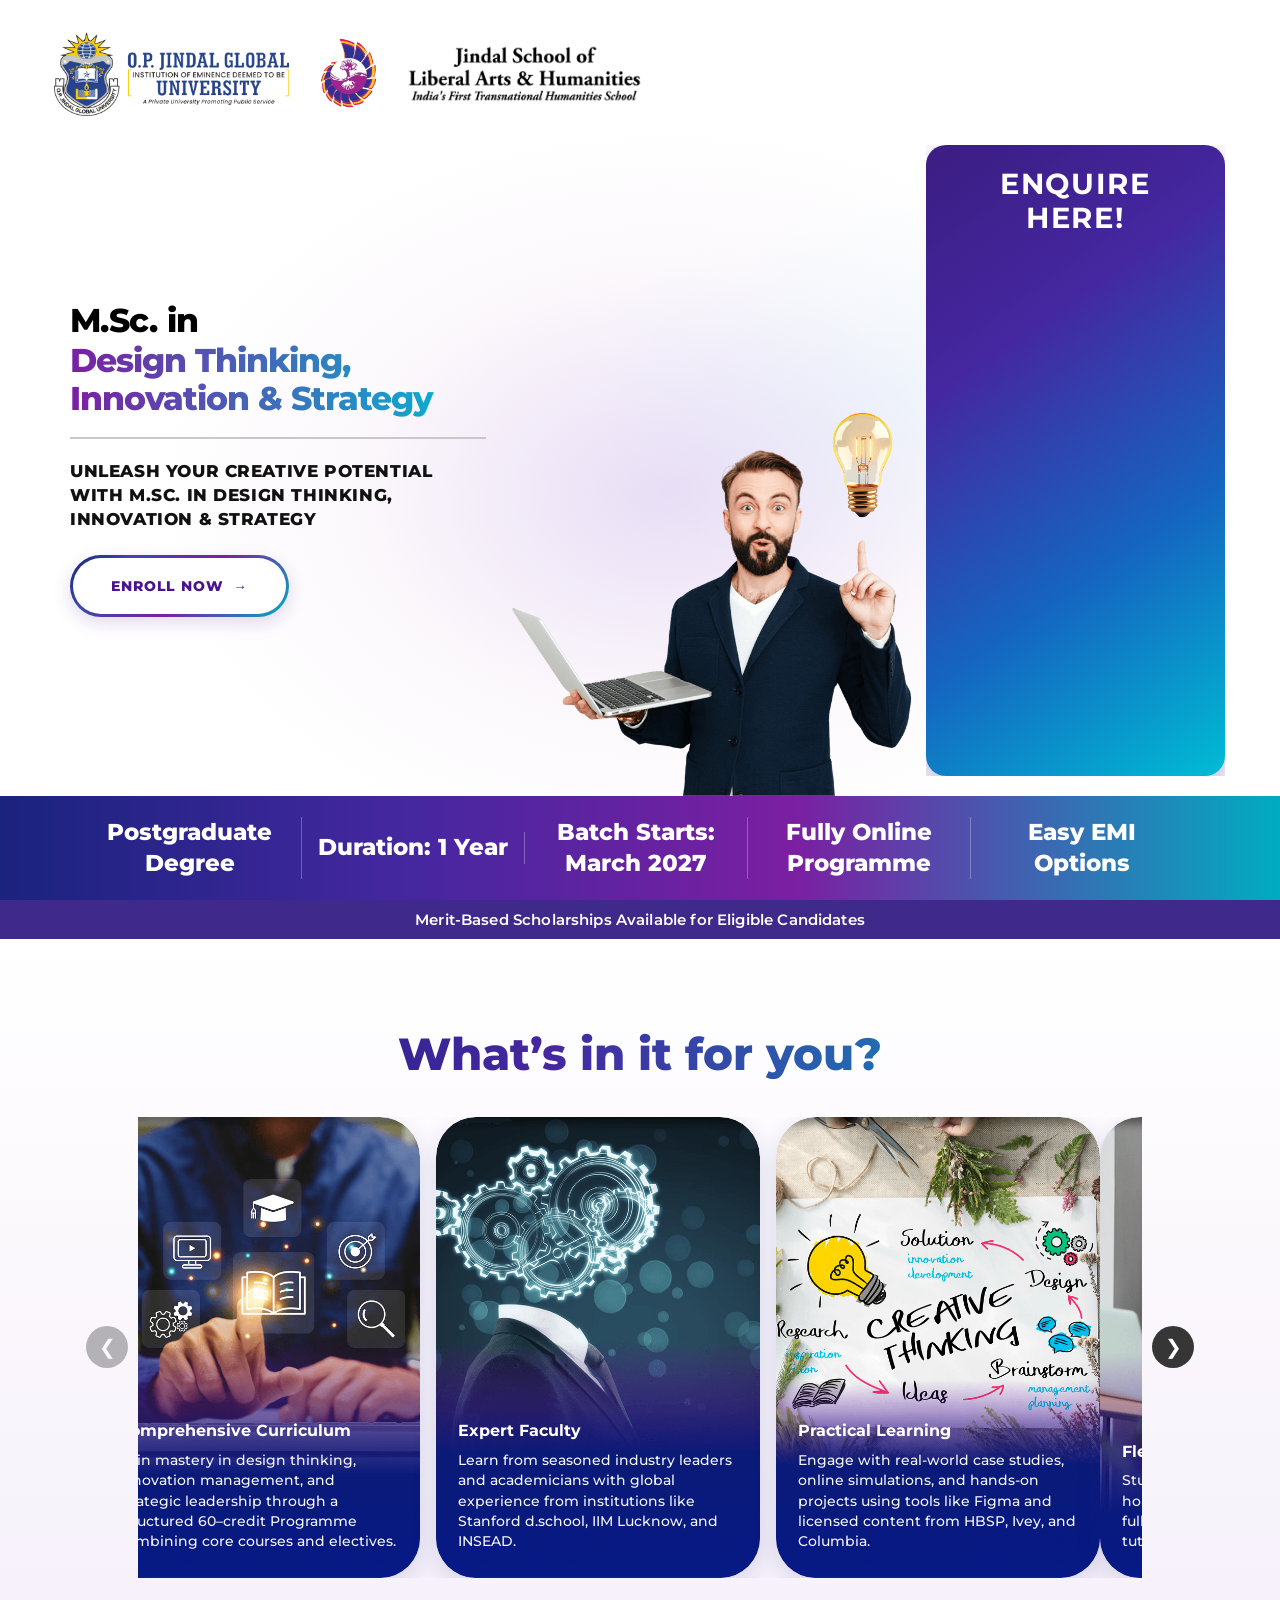
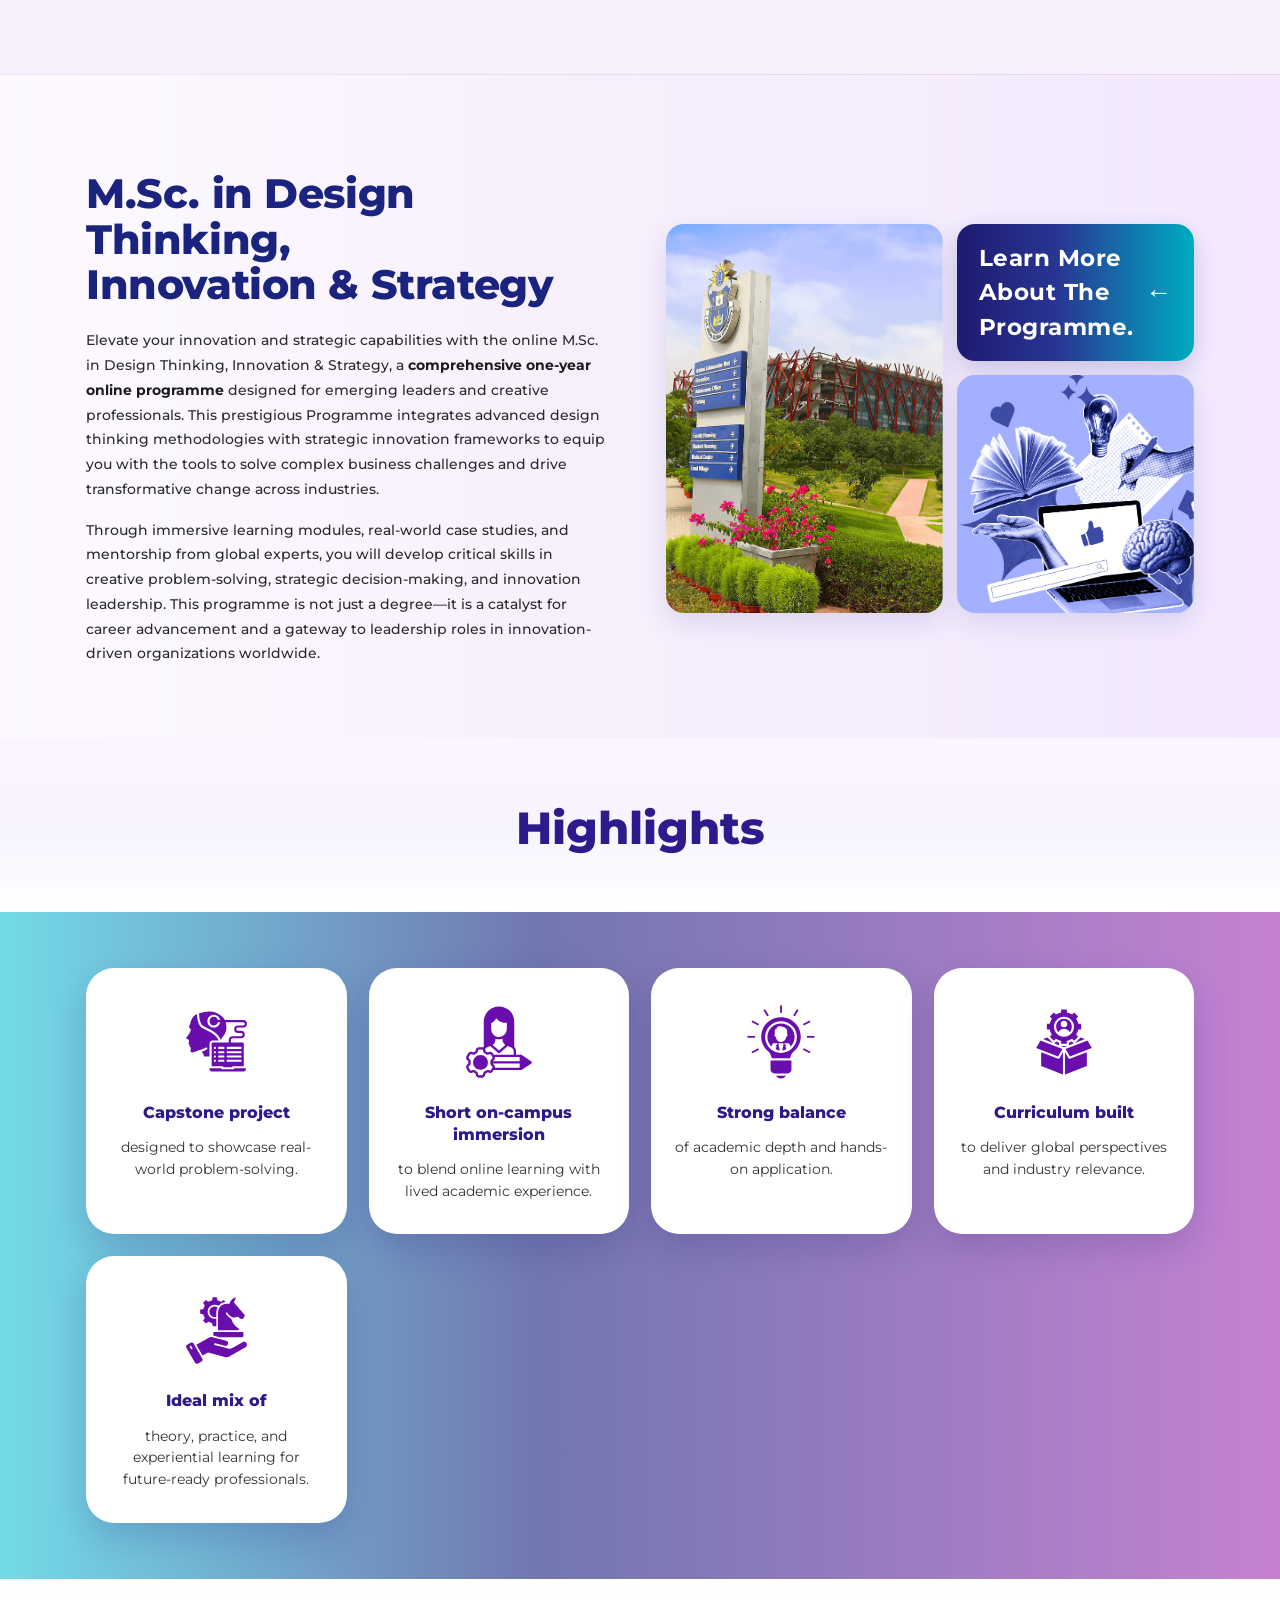
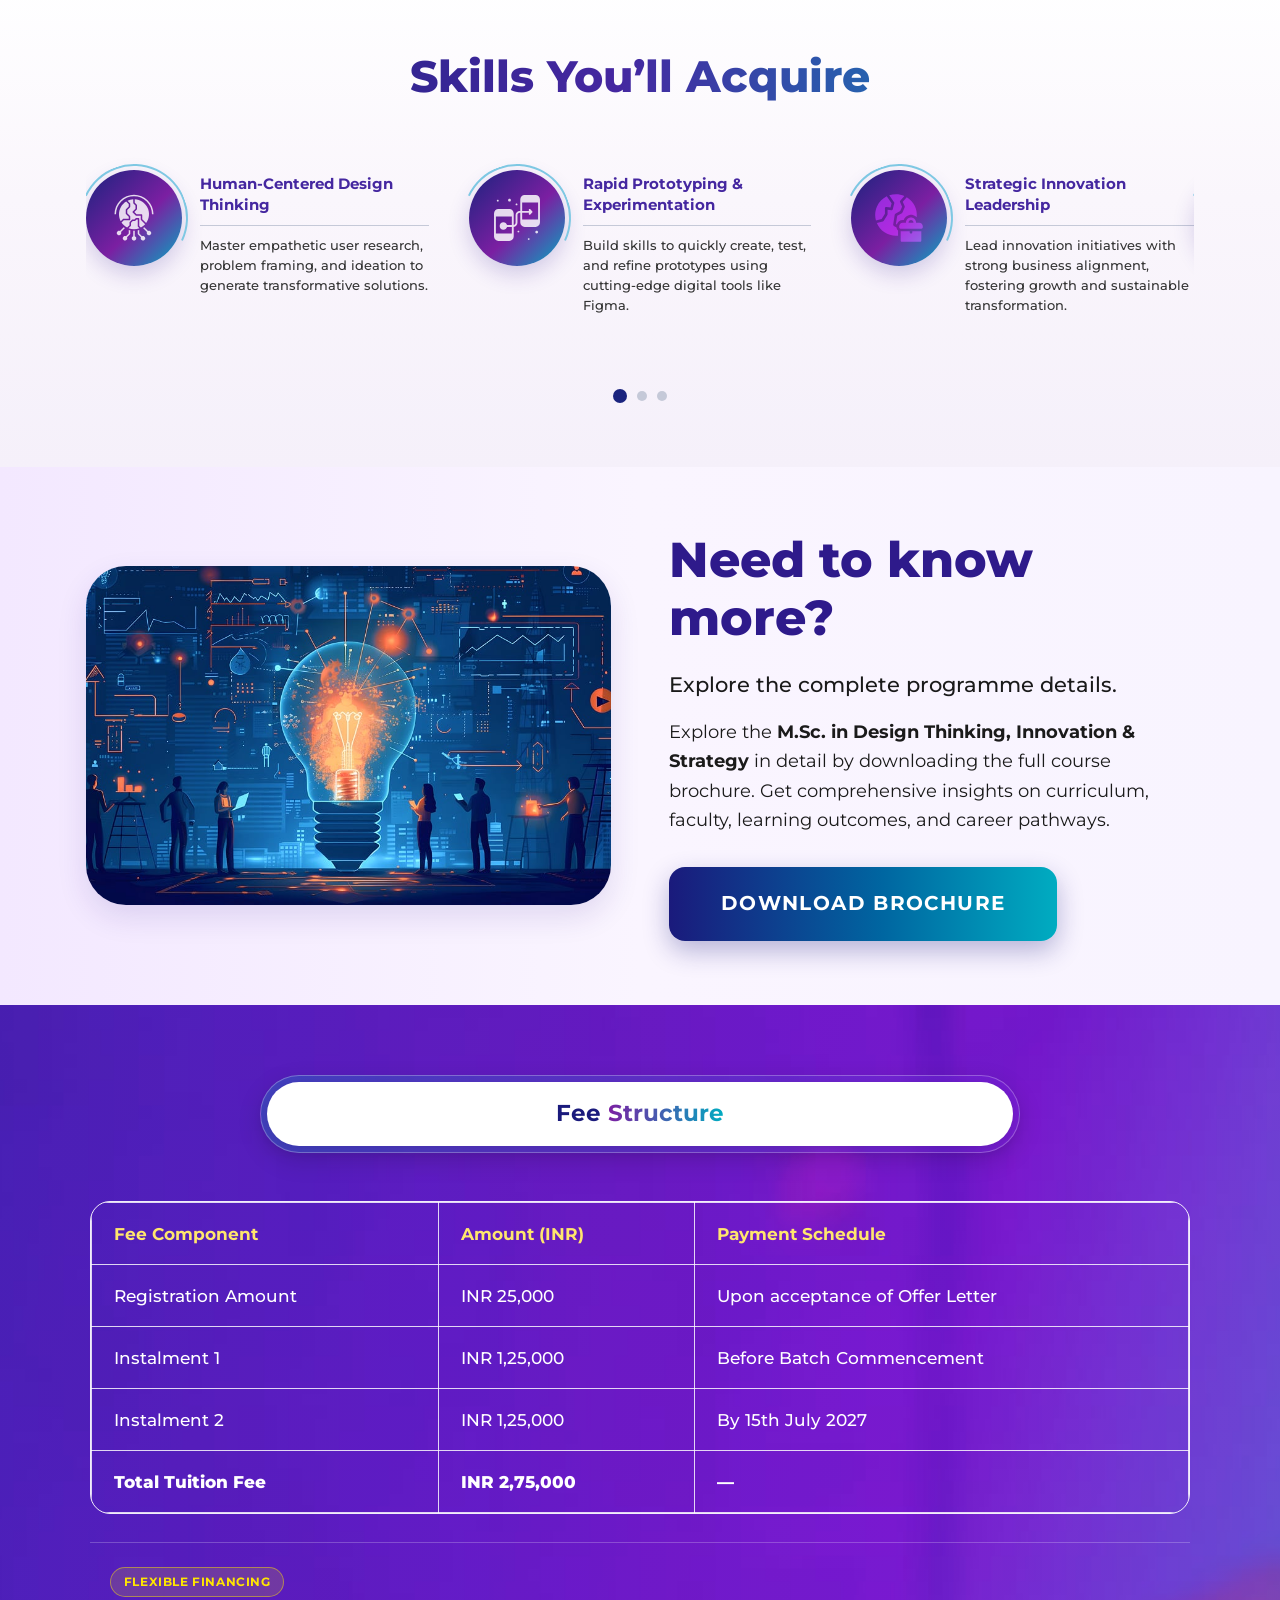
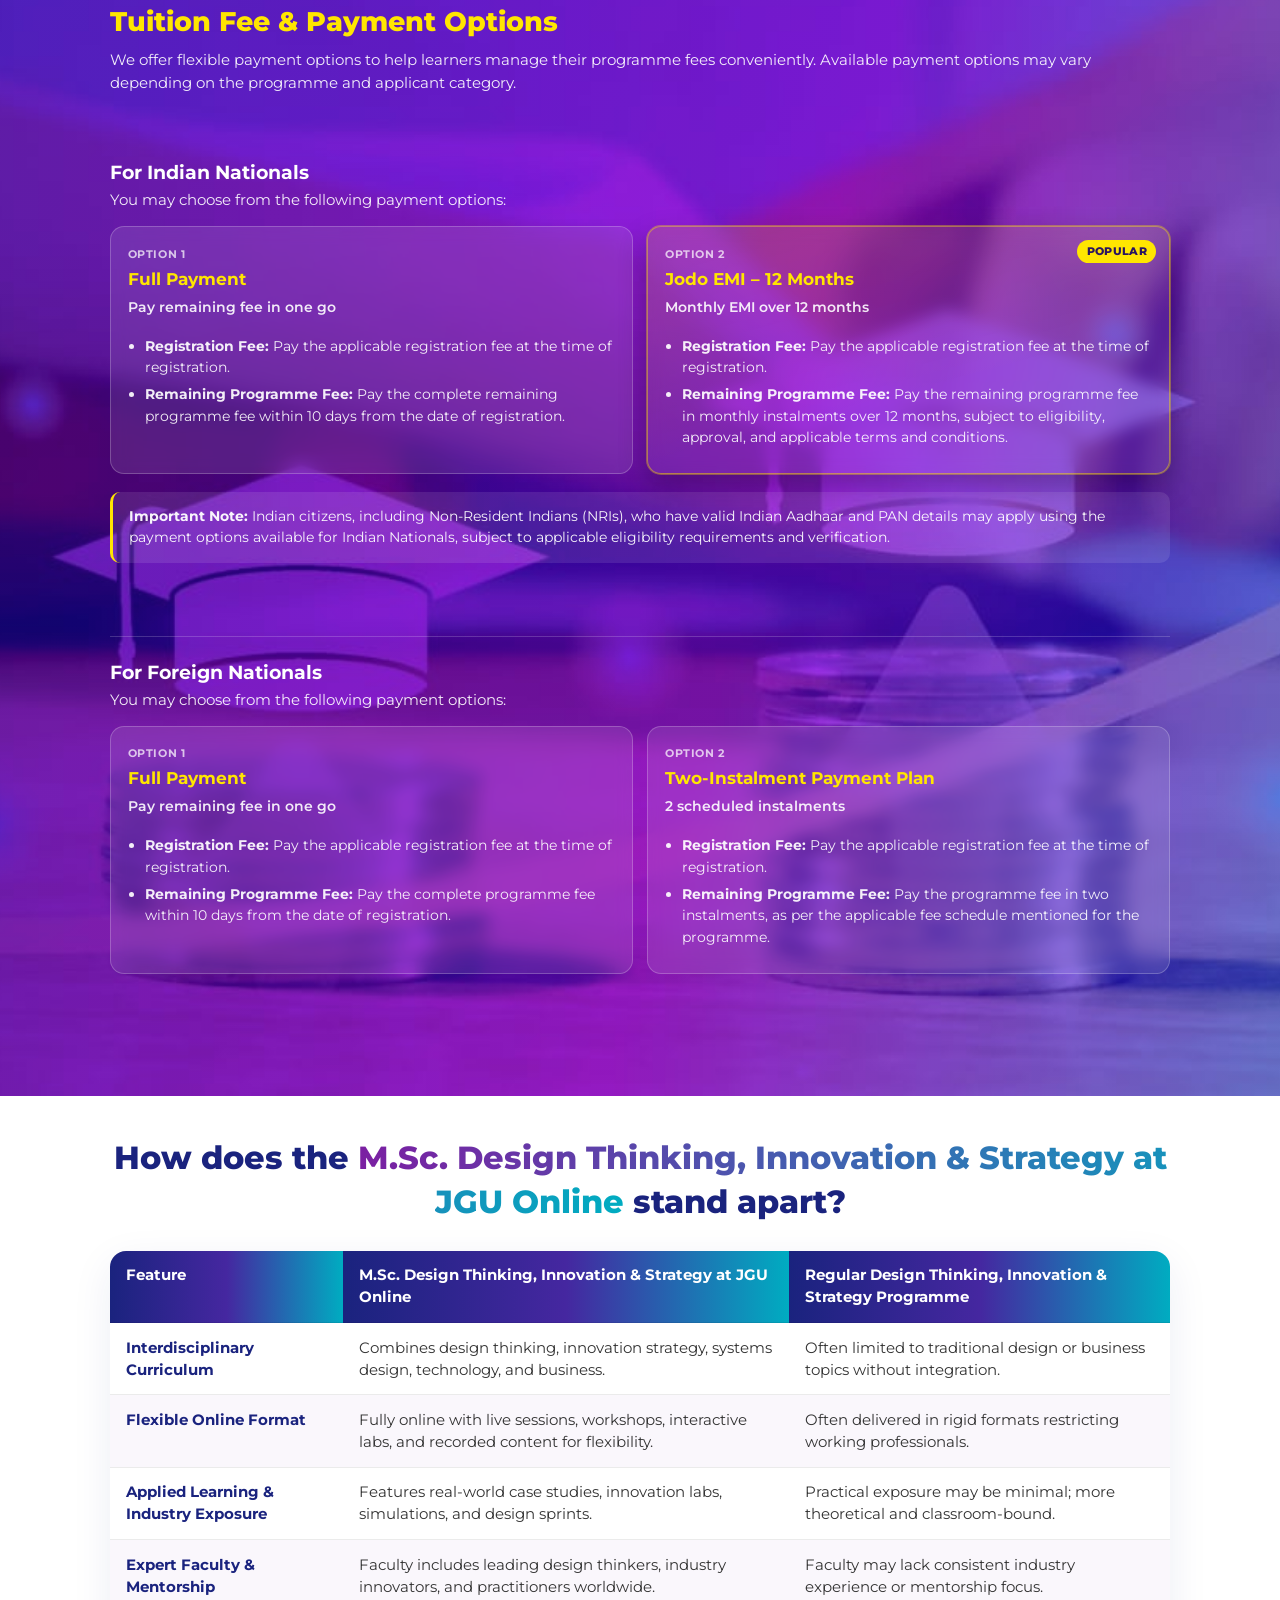
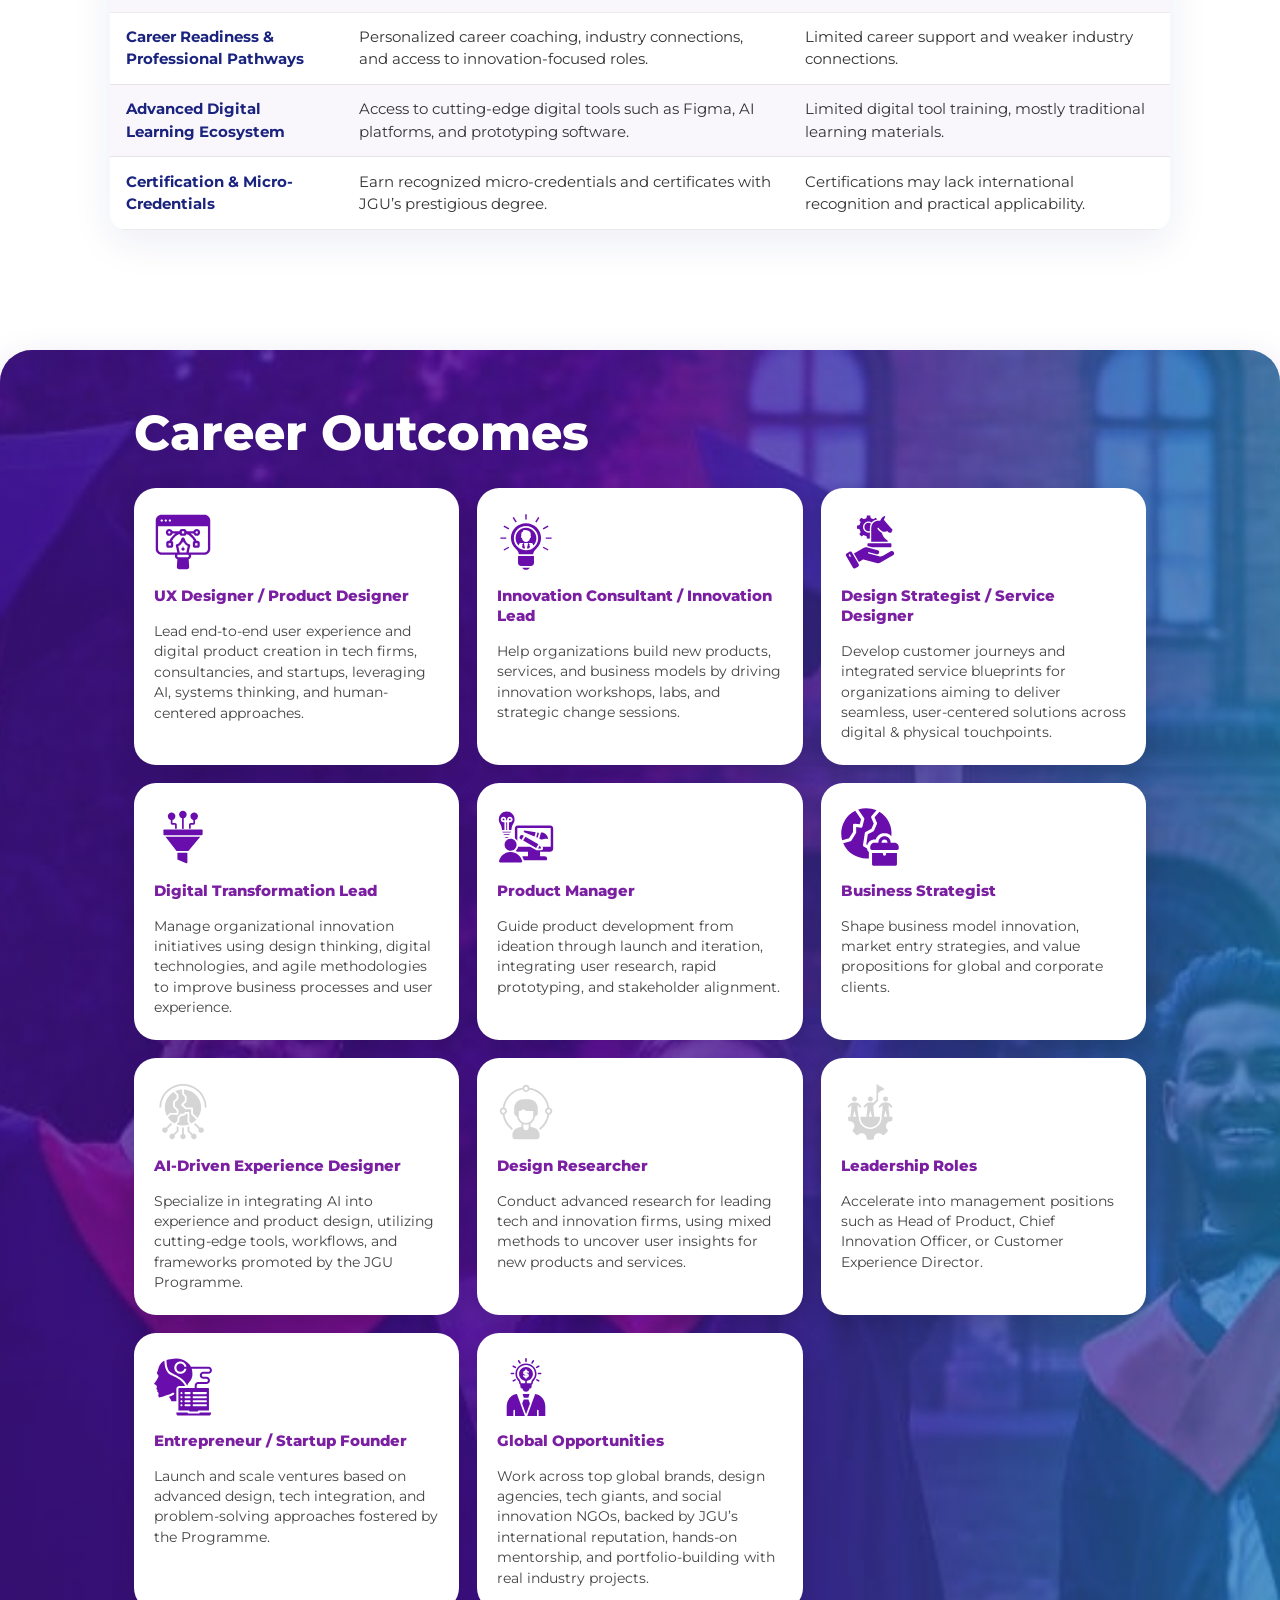
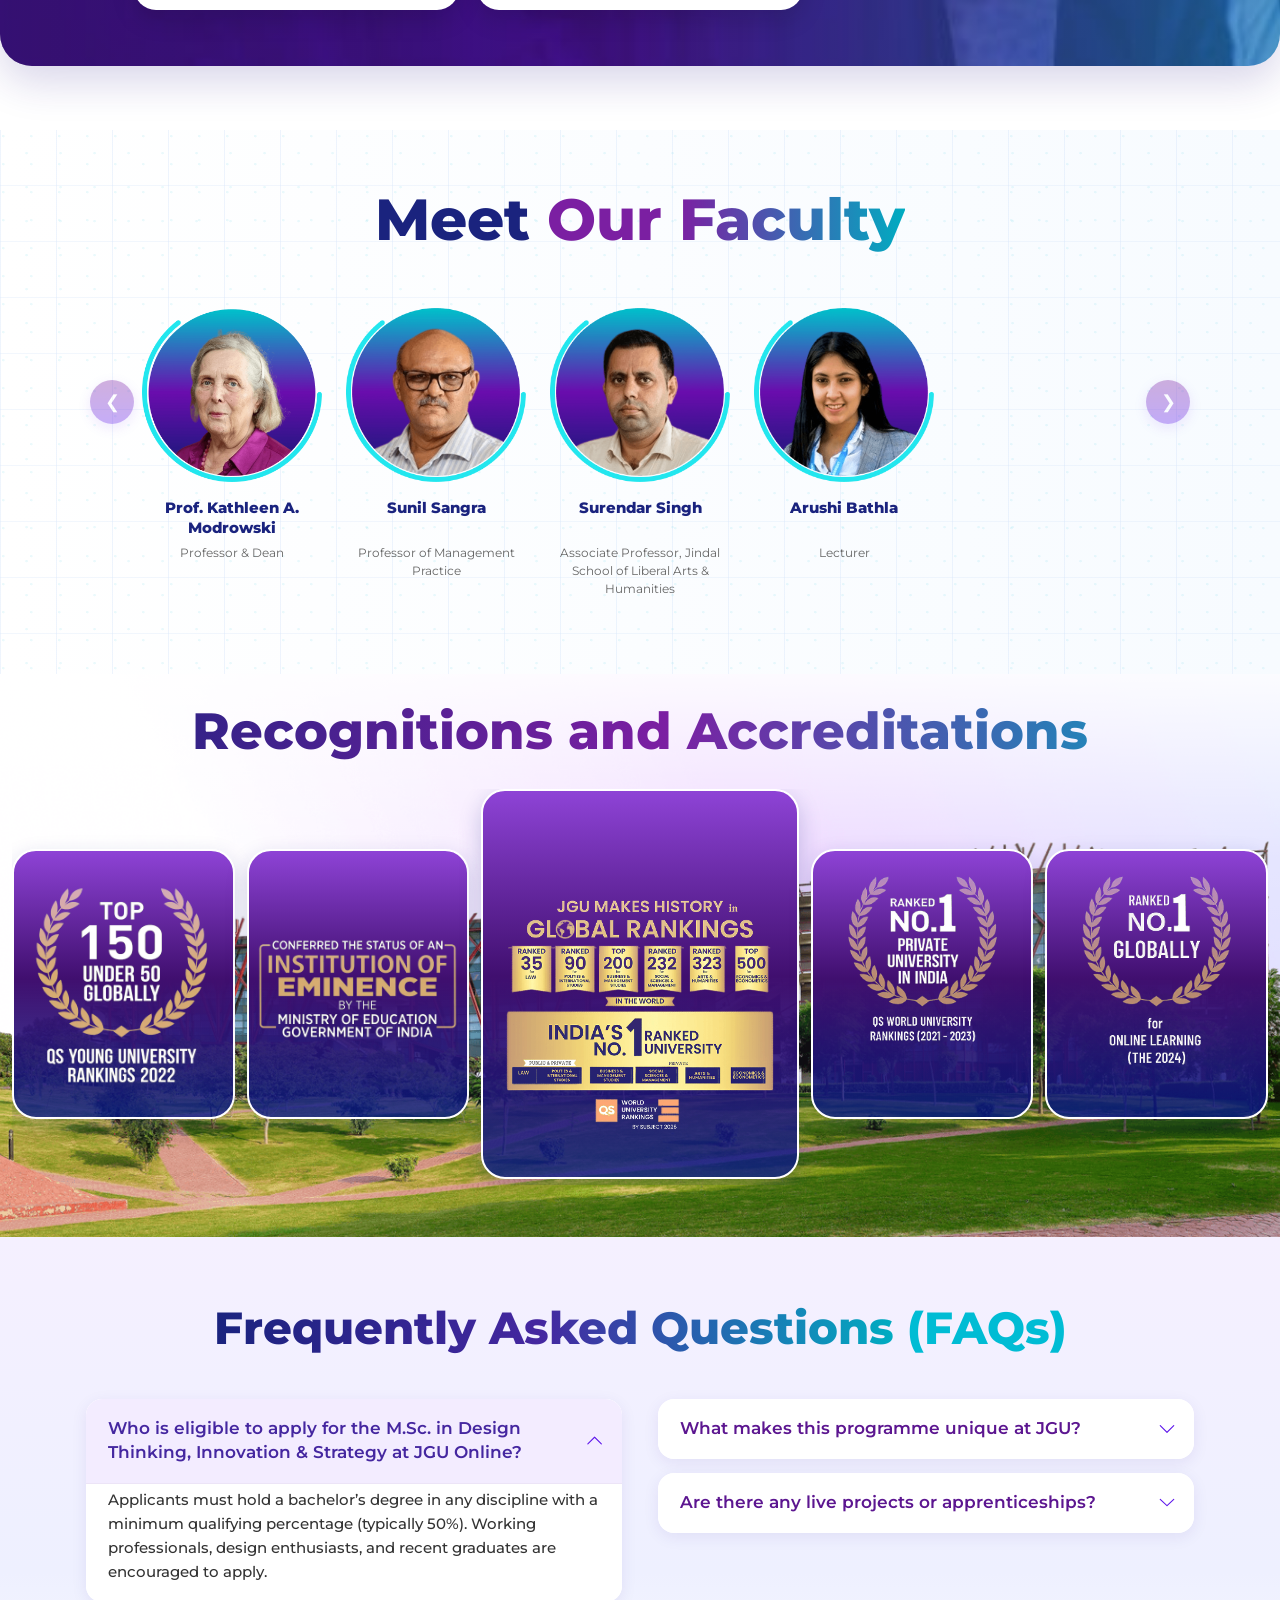
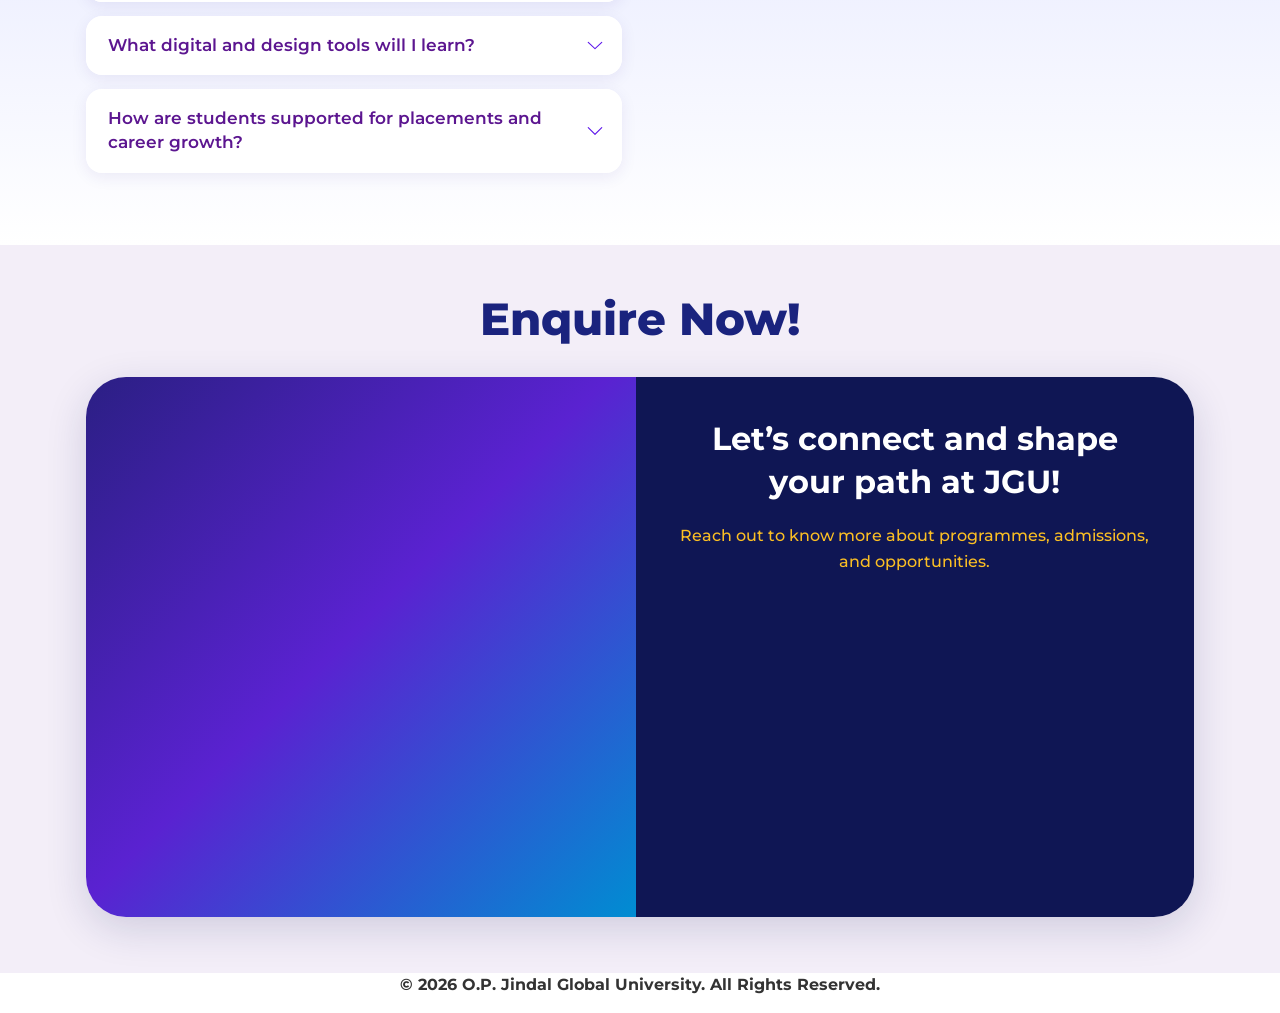
==== commit 6ab8139f: "Polish fee table total row and mobile info bar. Move Total Tuition Fee into a highlighted table foot" ====
--- a/index.html
+++ b/index.html
@@ -11,7 +11,7 @@
     })(window,document,'script','dataLayer','GTM-N94ZC5LW');</script>
     <!-- End Google Tag Manager -->
     <!-- Meta Pixel Code -->
-    <script>
+  <script>
     !function(f,b,e,v,n,t,s)
     {if(f.fbq)return;n=f.fbq=function(){n.callMethod?
     n.callMethod.apply(n,arguments):n.queue.push(arguments)};
@@ -35,13 +35,13 @@
     <link rel="stylesheet" href="https://cdn.jsdelivr.net/npm/bootstrap@4.6.2/dist/css/bootstrap.min.css">
     <link rel="stylesheet" href="css/style.css">
     <script>
-      (function () {
-        var host = location.hostname;
-        if (!host || host === 'localhost' || host === '127.0.0.1' || location.protocol === 'file:') {
-          window.npf_m = 'preview';
-        }
-      })();
-    </script>
+    (function () {
+      var host = location.hostname;
+      if (!host || host === 'localhost' || host === '127.0.0.1' || location.protocol === 'file:') {
+        window.npf_m = 'preview';
+      }
+    })();
+  </script>
 
     <!-- Critical: hero layout; enquiry form scrolls inside card only -->
     <style>
@@ -624,7 +624,7 @@
         <img src="assets/shared/images/logo-jgu.png" class="header-logo-img header-logo-jgu" alt="O.P. Jindal Global University">
         <img src="images/logo-jsla-icon.png" class="header-logo-img header-logo-school" alt="Jindal School of Liberal Arts &amp; Humanities">
         <img src="images/logo-jsla-text.png" class="header-logo-img header-logo-school-text" alt="Jindal School of Liberal Arts &amp; Humanities">
-      </div>
+        </div>
     </div>
 
     <div class="hero-main">
@@ -639,20 +639,20 @@
             <span class="hero-title-line">Design Thinking,</span>
             <span class="hero-title-line">Innovation &amp; Strategy</span>
           </span>
-        </h1>
+          </h1>
         <div class="hero-title-rule" aria-hidden="true"></div>
         <p class="hero-subtitle">
           <span class="hero-subtitle-line">UNLEASH YOUR CREATIVE POTENTIAL WITH M.Sc. IN DESIGN THINKING, INNOVATION &amp; STRATEGY</span>
-        </p>
+          </p>
         <button type="button" class="npfWidgetButton npfWidget-0185dd0a8a9025344c251fc96b76a370 hero-npf-trigger" tabindex="-1" aria-hidden="true">ENROLL NOW</button>
         <a href="#" class="btn-apply-now" id="heroApplyNowBtn" role="button">ENROLL NOW &nbsp;→</a>
-      </div>
+        </div>
 
       <div class="hero-center">
         <div class="hero-student-stack">
           <img src="images/student-trim.png" alt="Student with laptop pointing to lightbulb" class="hero-student-img">
         </div>
-      </div>
+        </div>
 
       <div class="hero-right">
         <div class="hero-enquiry-card">
@@ -662,8 +662,8 @@
           </div>
         </div>
       </div>
-    </div>
-  </div>
+      </div>
+    </div>
 
   <div class="hero-bottom-bars">
     <div class="hero-info-bar">
@@ -674,13 +674,13 @@
         <div class="hero-info-item"><strong>Fully Online Programme</strong></div>
         <div class="hero-info-item"><strong>Easy EMI Options</strong></div>
       </div>
-    </div>
-  </div>
-</section>
+      </div>
+    </div>
+  </section>
 
 <div class="hero-scholarship-bar">
   <p class="hero-scholarship-text">Merit-Based Scholarships Available for Eligible Candidates</p>
-</div>
+              </div>
 
 <section class="features-section section-global">
   <div class="container features-container">
@@ -694,7 +694,7 @@
             <div class="card-overlay">
               <h3 class="card-title">Comprehensive Curriculum</h3>
               <p class="card-text">Gain mastery in design thinking, innovation management, and strategic leadership through a structured 60&ndash;credit Programme combining core courses and electives.</p>
-            </div>
+              </div>
           </div>
           <div class="feature-card">
             <img src="images/Expert%20Faculty.png" alt="Expert Faculty" class="card-img">
@@ -770,8 +770,8 @@
           <p class="programme-overview-text">
             Through immersive learning modules, real-world case studies, and mentorship from global experts, you will develop critical skills in creative problem-solving, strategic decision-making, and innovation leadership. This programme is not just a degree&mdash;it is a catalyst for career advancement and a gateway to leadership roles in innovation-driven organizations worldwide.
           </p>
-        </div>
-      </div>
+              </div>
+            </div>
       <div class="programme-overview-media">
         <figure class="programme-overview-campus">
           <img src="images/1.png" alt="JGU campus with directional signpost" class="programme-overview-img">
@@ -794,7 +794,7 @@
   <div class="why-choose-header">
     <div class="container why-choose-header-inner">
       <h2 class="why-choose-title">Highlights</h2>
-    </div>
+              </div>
   </div>
   <div class="why-choose-body">
     <div class="why-choose-overlay" aria-hidden="true"></div>
@@ -806,38 +806,38 @@
           </div>
           <h3 class="why-choose-card-title">Capstone project</h3>
           <p class="why-choose-card-text">designed to showcase real-world problem-solving.</p>
-        </article>
+            </article>
         <article class="why-choose-card">
           <div class="why-choose-card-icon">
             <img src="assets/shared/images/Layer_1-1.svg" alt="" aria-hidden="true" class="why-choose-icon-img">
-          </div>
+              </div>
           <h3 class="why-choose-card-title">Short on-campus immersion</h3>
           <p class="why-choose-card-text">to blend online learning with lived academic experience.</p>
-        </article>
+            </article>
         <article class="why-choose-card">
           <div class="why-choose-card-icon">
             <img src="assets/shared/images/Layer_1.svg" alt="" aria-hidden="true" class="why-choose-icon-img">
-          </div>
+              </div>
           <h3 class="why-choose-card-title">Strong balance</h3>
           <p class="why-choose-card-text">of academic depth and hands-on application.</p>
-        </article>
+            </article>
         <article class="why-choose-card">
           <div class="why-choose-card-icon">
             <img src="assets/shared/images/Layer_1-2.svg" alt="" aria-hidden="true" class="why-choose-icon-img">
-          </div>
+              </div>
           <h3 class="why-choose-card-title">Curriculum built</h3>
           <p class="why-choose-card-text">to deliver global perspectives and industry relevance.</p>
-        </article>
+            </article>
         <article class="why-choose-card">
           <div class="why-choose-card-icon">
             <img src="assets/shared/images/Layer_1-3.svg" alt="" aria-hidden="true" class="why-choose-icon-img">
-          </div>
+              </div>
           <h3 class="why-choose-card-title">Ideal mix of</h3>
           <p class="why-choose-card-text">theory, practice, and experiential learning for future-ready professionals.</p>
-        </article>
-      </div>
-    </div>
-  </div>
+            </article>
+            </div>
+          </div>
+        </div>
 </section>
 
 <section class="skills-section section-global">
@@ -949,25 +949,25 @@
         <button type="button" class="skills-dot" data-index="1" aria-label="Slide 2" aria-selected="false"></button>
         <button type="button" class="skills-dot" data-index="2" aria-label="Slide 3" aria-selected="false"></button>
       </div>
-    </div>
-  </div>
-</section>
+      </div>
+    </div>
+  </section>
 
 <section class="know-more-section section-global">
   <div class="container know-more-container">
     <div class="know-more-inner">
       <div class="know-more-media">
         <img src="images/img brochure (7).jpg" alt="Innovation illustration" class="know-more-img">
-      </div>
+        </div>
       <div class="know-more-content">
         <h3 class="know-more-title">Need to know more?</h3>
         <p class="know-more-lead">Explore the complete programme details.</p>
         <p class="know-more-text">Explore the <strong>M.Sc. in Design Thinking, Innovation &amp; Strategy</strong> in detail by downloading the full course brochure. Get comprehensive insights on curriculum, faculty, learning outcomes, and career pathways.</p>
         <a href="#" class="btn know-more-cta font-weight-bold npfWidgetButton npfWidget-0185dd0a8a9025344c251fc96b76a370">DOWNLOAD BROCHURE</a>
-      </div>
-    </div>
-  </div>
-</section>
+        </div>
+      </div>
+    </div>
+  </section>
 
 <section class="tuition-section section-global" id="fees">
   <div class="tuition-panel tuition-panel--fees" id="tuitionPanel">
@@ -981,52 +981,51 @@
       </div>
 
       <div class="tuition-tab-panel active" id="tuitionTabFees" role="tabpanel" aria-labelledby="tuitionTabBtnFees">
-        <p class="tuition-total-line"><strong>Total Tuition Fee: INR 2,75,000</strong></p>
         <div class="tuition-table-wrap">
           <table class="tuition-table">
-            <thead>
-              <tr>
+          <thead>
+            <tr>
                 <th>Fee Component</th>
                 <th>Amount (INR)</th>
                 <th>Payment Schedule</th>
+            </tr>
+          </thead>
+          <tbody>
+            <tr>
+                <td data-label="Fee Component">Registration Amount</td>
+                <td data-label="Amount (INR)">INR 25,000</td>
+                <td data-label="Payment Schedule">Upon acceptance of Offer Letter</td>
+            </tr>
+            <tr>
+                <td data-label="Fee Component">Instalment 1</td>
+                <td data-label="Amount (INR)">INR 1,25,000</td>
+                <td data-label="Payment Schedule">Before Batch Commencement</td>
+            </tr>
+            <tr>
+                <td data-label="Fee Component">Instalment 2</td>
+                <td data-label="Amount (INR)">INR 1,25,000</td>
+                <td data-label="Payment Schedule">By 15th July 2027</td>
               </tr>
-            </thead>
-            <tbody>
-              <tr>
-                <td>Registration Amount</td>
-                <td>INR 25,000</td>
-                <td>Upon acceptance of Offer Letter</td>
-              </tr>
-              <tr>
-                <td>Instalment 1</td>
-                <td>INR 1,25,000</td>
-                <td>Before Batch Commencement</td>
-              </tr>
-              <tr>
-                <td>Instalment 2</td>
-                <td>INR 1,25,000</td>
-                <td>By 15th July 2027</td>
-              </tr>
-              <tr>
-                <td>Total Tuition Fee</td>
-                <td>INR 2,75,000</td>
-                <td></td>
-              </tr>
-            </tbody>
-          </table>
-        </div>
+              <tr class="total">
+                <td data-label="Fee Component">Total Tuition Fee</td>
+                <td data-label="Amount (INR)">INR 2,75,000</td>
+                <td data-label="Payment Schedule">—</td>
+            </tr>
+          </tbody>
+        </table>
+      </div>
 <div class="payment-options-block">
           <div class="payment-options-header">
             <p class="payment-options-eyebrow">Flexible Financing</p>
             <h3 class="payment-options-title">Tuition Fee &amp; Payment Options</h3>
             <p class="payment-options-intro">We offer flexible payment options to help learners manage their programme fees conveniently. Available payment options may vary depending on the programme and applicant category.</p>
-          </div>
+    </div>
 
           <section class="payment-audience" aria-labelledby="pay-indian-heading">
             <div class="payment-audience-head">
               <h4 class="payment-options-subtitle" id="pay-indian-heading">For Indian Nationals</h4>
               <p class="payment-options-lead">You may choose from the following payment options:</p>
-            </div>
+      </div>
             <div class="payment-cards payment-cards--two">
               <article class="payment-card">
                 <span class="payment-card-tag">Option 1</span>
@@ -1036,7 +1035,7 @@
                   <li><strong>Registration Fee:</strong> Pay the applicable registration fee at the time of registration.</li>
                   <li><strong>Remaining Programme Fee:</strong> Pay the complete remaining programme fee within 10 days from the date of registration.</li>
                 </ul>
-              </article>
+          </article>
               <article class="payment-card payment-card--jodo payment-card--featured">
                 <span class="payment-card-tag">Option 2</span>
                 <span class="payment-card-badge">Popular</span>
@@ -1046,7 +1045,7 @@
                   <li><strong>Registration Fee:</strong> Pay the applicable registration fee at the time of registration.</li>
                   <li><strong>Remaining Programme Fee:</strong> Pay the remaining programme fee in monthly instalments over 12 months, subject to eligibility, approval, and applicable terms and conditions.</li>
                 </ul>
-              </article>
+          </article>
             </div>
             <p class="payment-options-note"><strong>Important Note:</strong> Indian citizens, including Non-Resident Indians (NRIs), who have valid Indian Aadhaar and PAN details may apply using the payment options available for Indian Nationals, subject to applicable eligibility requirements and verification.</p>
           </section>
@@ -1065,7 +1064,7 @@
                   <li><strong>Registration Fee:</strong> Pay the applicable registration fee at the time of registration.</li>
                   <li><strong>Remaining Programme Fee:</strong> Pay the complete programme fee within 10 days from the date of registration.</li>
                 </ul>
-              </article>
+          </article>
               <article class="payment-card">
                 <span class="payment-card-tag">Option 2</span>
                 <h5 class="payment-option-name">Two-Instalment Payment Plan</h5>
@@ -1074,14 +1073,14 @@
                   <li><strong>Registration Fee:</strong> Pay the applicable registration fee at the time of registration.</li>
                   <li><strong>Remaining Programme Fee:</strong> Pay the programme fee in two instalments, as per the applicable fee schedule mentioned for the programme.</li>
                 </ul>
-              </article>
+          </article>
             </div>
           </section>
         </div>
-      </div>
-    </div>
-  </div>
-</section>
+        </div>
+      </div>
+    </div>
+  </section>
 
 <div class="museology-compare-wrapper">
   <h2 class="museology-heading">How does the <span>M.Sc. Design Thinking, Innovation &amp; Strategy at JGU Online</span> stand apart?</h2>
@@ -1131,7 +1130,7 @@
             </tr>
     </tbody>
   </table>
-</div>
+          </div>
 
 <section class="career-pathways-section section-global">
   <div class="career-pathways-panel">
@@ -1149,67 +1148,67 @@
             </div>
             <h3 class="career-pathway-card-title">UX Designer / Product Designer</h3>
             <p class="career-pathway-card-text">Lead end-to-end user experience and digital product creation in tech firms, consultancies, and startups, leveraging AI, systems thinking, and human-centered approaches.</p>
-          </article>
+        </article>
           <article class="career-pathway-card">
             <div class="career-pathway-icon">
               <img src="assets/shared/images/Layer_1.svg" alt="" aria-hidden="true">
-            </div>
+          </div>
             <h3 class="career-pathway-card-title">Innovation Consultant / Innovation Lead</h3>
             <p class="career-pathway-card-text">Help organizations build new products, services, and business models by driving innovation workshops, labs, and strategic change sessions.</p>
-          </article>
+        </article>
           <article class="career-pathway-card">
             <div class="career-pathway-icon">
               <img src="assets/shared/images/Layer_1-3.svg" alt="" aria-hidden="true">
-            </div>
+          </div>
             <h3 class="career-pathway-card-title">Design Strategist / Service Designer</h3>
             <p class="career-pathway-card-text">Develop customer journeys and integrated service blueprints for organizations aiming to deliver seamless, user-centered solutions across digital &amp; physical touchpoints.</p>
-          </article>
+        </article>
           <article class="career-pathway-card">
             <div class="career-pathway-icon">
               <img src="assets/shared/images/Glyph.svg" alt="" aria-hidden="true">
-            </div>
+          </div>
             <h3 class="career-pathway-card-title">Digital Transformation Lead</h3>
             <p class="career-pathway-card-text">Manage organizational innovation initiatives using design thinking, digital technologies, and agile methodologies to improve business processes and user experience.</p>
-          </article>
+        </article>
           <article class="career-pathway-card">
             <div class="career-pathway-icon">
               <img src="assets/shared/images/Layer_1%20(1).svg" alt="" aria-hidden="true">
-            </div>
+          </div>
             <h3 class="career-pathway-card-title">Product Manager</h3>
             <p class="career-pathway-card-text">Guide product development from ideation through launch and iteration, integrating user research, rapid prototyping, and stakeholder alignment.</p>
-          </article>
+        </article>
           <article class="career-pathway-card">
             <div class="career-pathway-icon">
               <img src="assets/shared/images/Solid.svg" alt="" aria-hidden="true">
-            </div>
+          </div>
             <h3 class="career-pathway-card-title">Business Strategist</h3>
             <p class="career-pathway-card-text">Shape business model innovation, market entry strategies, and value propositions for global and corporate clients.</p>
-          </article>
+        </article>
           <article class="career-pathway-card">
             <div class="career-pathway-icon">
               <img src="assets/shared/images/Layer_3.svg" alt="" aria-hidden="true">
-            </div>
+          </div>
             <h3 class="career-pathway-card-title">AI-Driven Experience Designer</h3>
             <p class="career-pathway-card-text">Specialize in integrating AI into experience and product design, utilizing cutting-edge tools, workflows, and frameworks promoted by the JGU Programme.</p>
-          </article>
+        </article>
           <article class="career-pathway-card">
             <div class="career-pathway-icon">
               <img src="assets/shared/images/Immersive_Experience.svg" alt="" aria-hidden="true">
-            </div>
+          </div>
             <h3 class="career-pathway-card-title">Design Researcher</h3>
             <p class="career-pathway-card-text">Conduct advanced research for leading tech and innovation firms, using mixed methods to uncover user insights for new products and services.</p>
-          </article>
+        </article>
           <article class="career-pathway-card">
             <div class="career-pathway-icon">
               <img src="assets/shared/images/Frame-1.svg" alt="" aria-hidden="true">
-            </div>
+          </div>
             <h3 class="career-pathway-card-title">Leadership Roles</h3>
             <p class="career-pathway-card-text">Accelerate into management positions such as Head of Product, Chief Innovation Officer, or Customer Experience Director.</p>
-          </article>
+        </article>
           <article class="career-pathway-card">
             <div class="career-pathway-icon">
               <img src="assets/shared/images/Capa_1.svg" alt="" aria-hidden="true">
-            </div>
+      </div>
             <h3 class="career-pathway-card-title">Entrepreneur / Startup Founder</h3>
             <p class="career-pathway-card-text">Launch and scale ventures based on advanced design, tech integration, and problem-solving approaches fostered by the Programme.</p>
           </article>
@@ -1221,10 +1220,10 @@
             <p class="career-pathway-card-text">Work across top global brands, design agencies, tech giants, and social innovation NGOs, backed by JGU&rsquo;s international reputation, hands-on mentorship, and portfolio-building with real industry projects.</p>
           </article>
         </div>
-      </div>
-    </div>
-  </div>
-</section>
+        </div>
+      </div>
+    </div>
+  </section>
 
 <section class="faculty-section section-global" id="faculty">
   <div class="container faculty-container">
@@ -1233,8 +1232,8 @@
         <span class="faculty-title-meet">Meet</span>
         <span class="faculty-title-our">Our</span>
         <span class="faculty-title-faculty">Faculty</span>
-      </h2>
-    </div>
+        </h2>
+          </div>
     <div class="faculty-slider-wrap">
       <button class="faculty-arrow prev" type="button" aria-label="Previous faculty">&#10094;</button>
       <button class="faculty-arrow next" type="button" aria-label="Next faculty">&#10095;</button>
@@ -1267,10 +1266,10 @@
           <h5 class="faculty-name">Arushi Bathla</h5>
           <p class="faculty-role">Lecturer</p>
         </article>
-      </div>
-    </div>
-  </div>
-</section>
+          </div>
+      </div>
+    </div>
+  </section>
 
 <section class="recognition-section section-global">
   <img class="recognition-bg" src="assets/shared/images/bg picture.png" alt="" aria-hidden="true">
@@ -1279,13 +1278,13 @@
     <div class="recognition-grid" id="recognitionGrid">
       <div class="rec-card rec-card-small">
         <img src="assets/shared/images/image 18.png" alt="Top 150 Under 50 Globally — QS Young University Rankings 2022">
-      </div>
+            </div>
       <div class="rec-card rec-card-small">
         <img src="assets/shared/images/image 20.png" alt="Institution of Eminence by the Ministry of Education, Government of India">
-      </div>
+          </div>
       <div class="rec-card rec-card-main">
         <img src="assets/shared/images/3.png" alt="JGU Makes History in Global Rankings — India's No. 1 Ranked University">
-      </div>
+        </div>
       <div class="rec-card rec-card-small">
         <img src="assets/shared/images/4.png" alt="Ranked No. 1 Private University in India — QS World University Rankings 2021–2023">
       </div>
@@ -1294,14 +1293,14 @@
       </div>
     </div>
     <div class="recognition-dots" id="recognitionDots" role="tablist" aria-label="Recognition slides"></div>
-  </div>
-</section>
+    </div>
+  </section>
 
 <section class="faq-section section-global" id="faq">
   <div class="container faq-container">
     <h2 class="faq-title">
       <span class="faq-title-main">Frequently Asked Questions</span><span class="faq-title-sub"> (FAQs)</span>
-    </h2>
+        </h2>
 
     <div class="faq-grid">
       <div class="faq-col">
@@ -1316,8 +1315,8 @@
             <div id="faq1" class="collapse show" data-parent="#faqLeft">
               <div class="accordion-body">
                 Applicants must hold a bachelor&rsquo;s degree in any discipline with a minimum qualifying percentage (typically 50%). Working professionals, design enthusiasts, and recent graduates are encouraged to apply.
-              </div>
-            </div>
+          </div>
+          </div>
           </div>
 
           <div class="accordion-item">
@@ -1329,24 +1328,24 @@
             <div id="faq2" class="collapse" data-parent="#faqLeft">
               <div class="accordion-body">
                 You will gain hands-on experience with leading tools such as Figma, AI-enabled platforms, and rapid prototyping software.
-              </div>
-            </div>
-          </div>
+          </div>
+          </div>
+        </div>
 
           <div class="accordion-item">
             <h2 class="accordion-header">
               <button class="accordion-button collapsed" type="button" data-toggle="collapse" data-target="#faq3">
                 How are students supported for placements and career growth?
-              </button>
+        </button>
             </h2>
             <div id="faq3" class="collapse" data-parent="#faqLeft">
               <div class="accordion-body">
                 Students receive academic mentoring, career coaching, and dedicated programme support throughout the year.
-              </div>
-            </div>
-          </div>
-</div>
-      </div>
+      </div>
+    </div>
+        </div>
+          </div>
+          </div>
       <div class="faq-col">
         <div class="accordion faq-accordion" id="faqRight">
 
@@ -1359,27 +1358,27 @@
             <div id="faq100" class="collapse" data-parent="#faqRight">
               <div class="accordion-body">
                 Key differentiators include global faculty and mentors, industry-aligned curriculum co-created with leaders like UXReactor and T-Hub, real-world innovation labs, micro-credentials, and exclusive career support.
-              </div>
-            </div>
+          </div>
+          </div>
           </div>
 
           <div class="accordion-item">
             <h2 class="accordion-header">
               <button class="accordion-button collapsed" type="button" data-toggle="collapse" data-target="#faq101">
                 Are there any live projects or apprenticeships?
-              </button>
+            </button>
             </h2>
             <div id="faq101" class="collapse" data-parent="#faqRight">
               <div class="accordion-body">
                 Yes. The programme includes capstone projects, innovation labs, and industry-aligned practical assignments.
-              </div>
-            </div>
-          </div>
-</div>
-      </div>
-    </div>
-  </div>
-</section>
+            </div>
+            </div>
+            </div>
+        </div>
+            </div>
+      </div>
+    </div>
+  </section>
 
 <section class="enquire-section section-global" id="enquire">
   <div class="container enquire-container">
@@ -1395,10 +1394,10 @@
           <h2>Let&rsquo;s connect and shape your path at JGU!</h2>
           <p class="info-text">Reach out to know more about programmes, admissions, and opportunities.</p>
         </div>
-      </div>
-    </div>
-  </div>
-</section>
+        </div>
+      </div>
+    </div>
+  </section>
 
 <script src="https://cdn.jsdelivr.net/npm/jquery@3.6.0/dist/jquery.min.js"></script>
 <script src="https://cdn.jsdelivr.net/npm/bootstrap@4.6.2/dist/js/bootstrap.bundle.min.js"></script>
@@ -1409,11 +1408,11 @@
 <script src="https://in8cdn.npfs.co/js/widget/npfwpopup.js"></script>
 <script>let npfW0185dd0a8a9025344c251fc96b76a370 = new NpfWidgetsInit({'widgetId':'0185dd0a8a9025344c251fc96b76a370','baseurl':'widgets.in8.nopaperforms.com','formTitle':'Enquiry Form','titleColor':'#FF0033','backgroundColor':'#ddd','iframeHeight':'500px','buttonbgColor':'#4c79dc','buttonTextColor':'#FFF'});</script>
 
-<footer class="site-footer">
+  <footer class="site-footer">
   <p class="text-center font-weight-bold">
     &copy; 2026 O.P. Jindal Global University. All Rights Reserved.
   </p>
-</footer>
+  </footer>
 
 <!-- NoPaperForms / NIAA Chatbot -->
 <div class="npf_chatbots" data-w="a8b32b8ab432456a971900791d70c15b" style="display:none;"></div>
--- a/css/style.css
+++ b/css/style.css
@@ -2457,6 +2457,10 @@
   font-weight: 500;
 }
 
+.tuition-table tbody tr.total td {
+  font-weight: 800;
+}
+
 .tuition-fees-note {
   max-width: 1100px;
   margin: 1.25rem auto 0;
@@ -2685,6 +2689,15 @@
     border-radius: 16px;
     background: rgba(15, 18, 80, 0.28);
     box-shadow: 0 6px 18px rgba(0, 0, 0, 0.12);
+  }
+
+  .tuition-table tbody tr.total {
+    background: rgba(255, 230, 109, 0.16);
+    border-color: rgba(255, 230, 109, 0.55);
+  }
+
+  .tuition-table tbody tr.total td {
+    font-weight: 800;
   }
 
   .tuition-table tbody tr:last-child {
@@ -5663,18 +5676,24 @@
 
 @media screen and (max-width: 480px) {
   .hero-info-inner {
-    grid-template-columns: 1fr !important;
+    grid-template-columns: repeat(2, minmax(0, 1fr)) !important;
   }
 
   .hero-info-item {
+    border-right: 1px solid rgba(255, 255, 255, 0.22) !important;
+    border-bottom: 1px solid rgba(255, 255, 255, 0.18) !important;
+    padding: 0.55rem 0.4rem !important;
+    font-size: clamp(0.78rem, 3.2vw, 0.9rem) !important;
+  }
+
+  .hero-info-item:nth-child(2n) {
     border-right: none !important;
-    border-bottom: 1px solid rgba(255, 255, 255, 0.2) !important;
-    padding: 0.5rem 0.35rem !important;
-    font-size: 0.78rem !important;
   }
 
   .hero-info-item:nth-child(5),
   .hero-info-item:last-child {
+    grid-column: 1 / -1;
+    border-right: none !important;
     border-bottom: none !important;
   }
 
@@ -6212,6 +6231,15 @@
     border-radius: 16px !important;
     background: rgba(15, 18, 80, 0.28) !important;
     box-shadow: 0 6px 18px rgba(0, 0, 0, 0.12) !important;
+  }
+
+  .tuition-table tbody tr.total {
+    background: rgba(255, 230, 109, 0.16) !important;
+    border-color: rgba(255, 230, 109, 0.55) !important;
+  }
+
+  .tuition-table tbody tr.total td {
+    font-weight: 800 !important;
   }
 
   .tuition-table tbody tr:last-child {
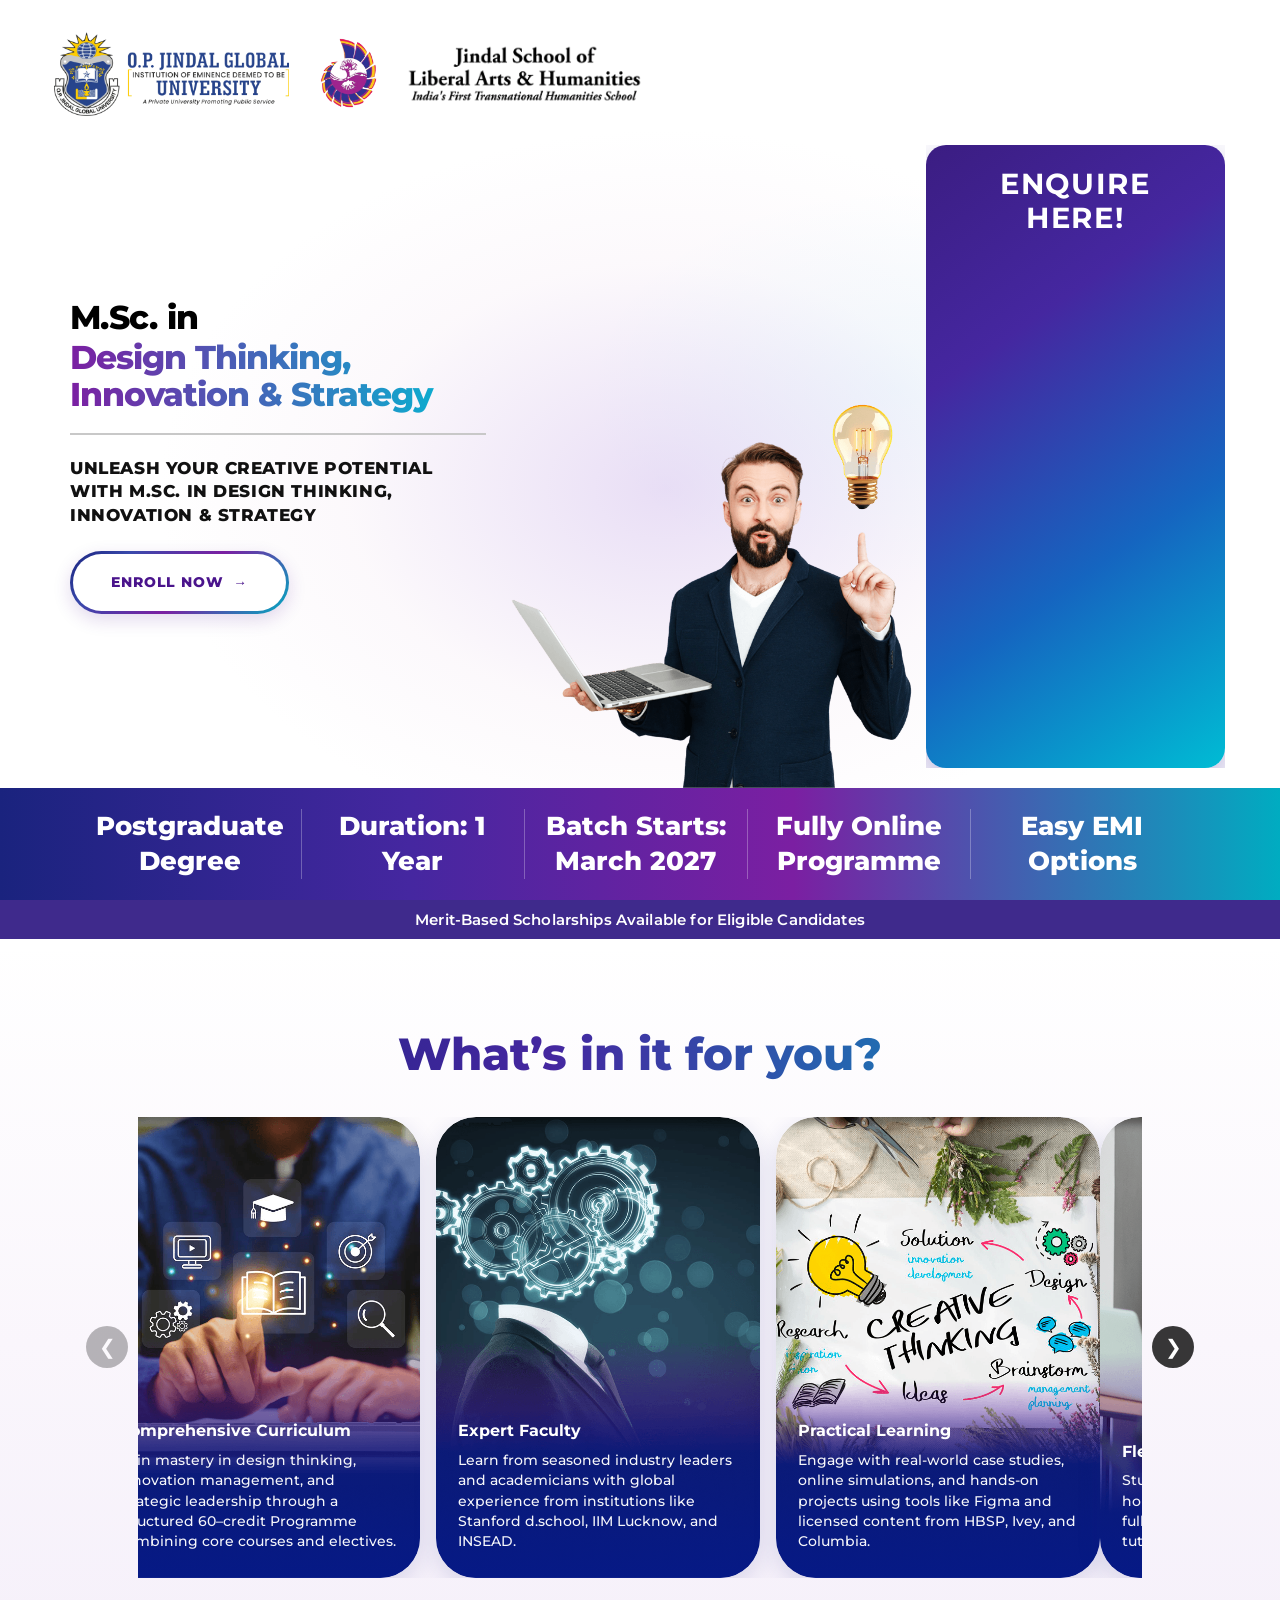
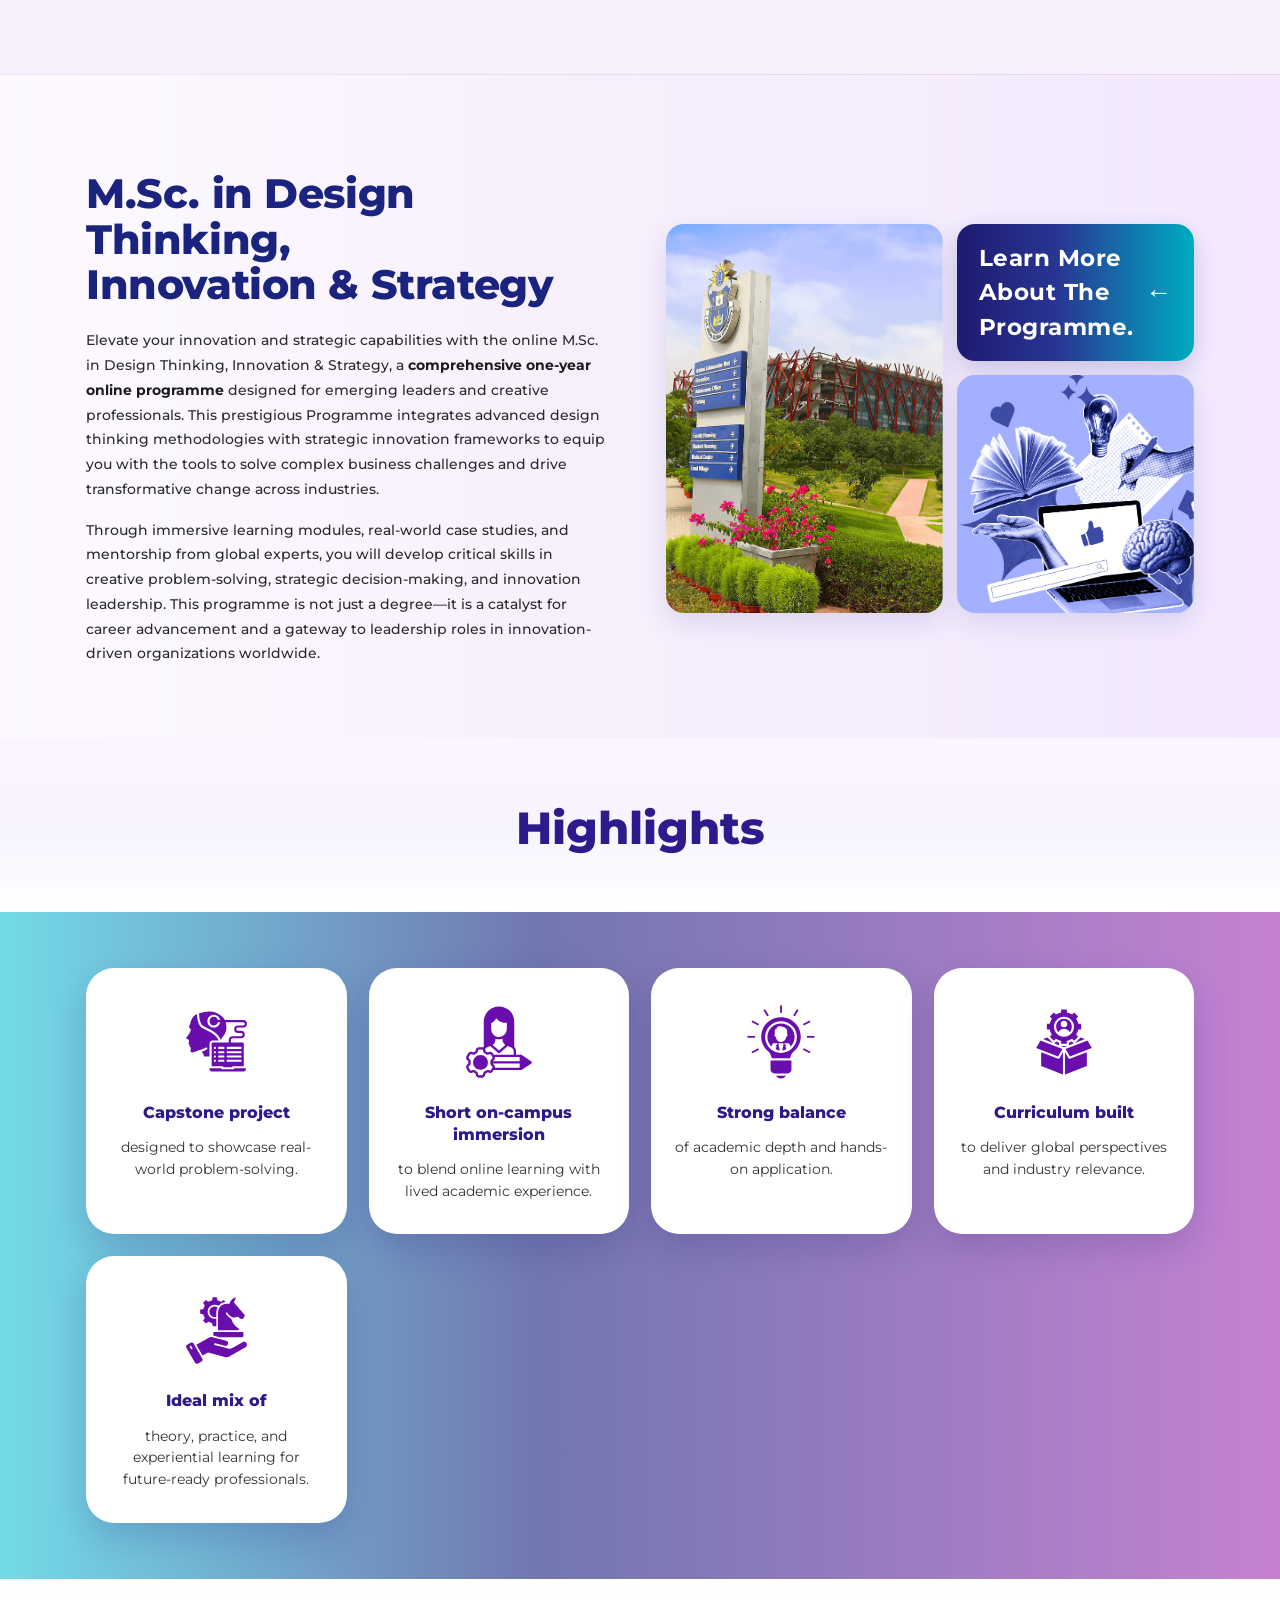
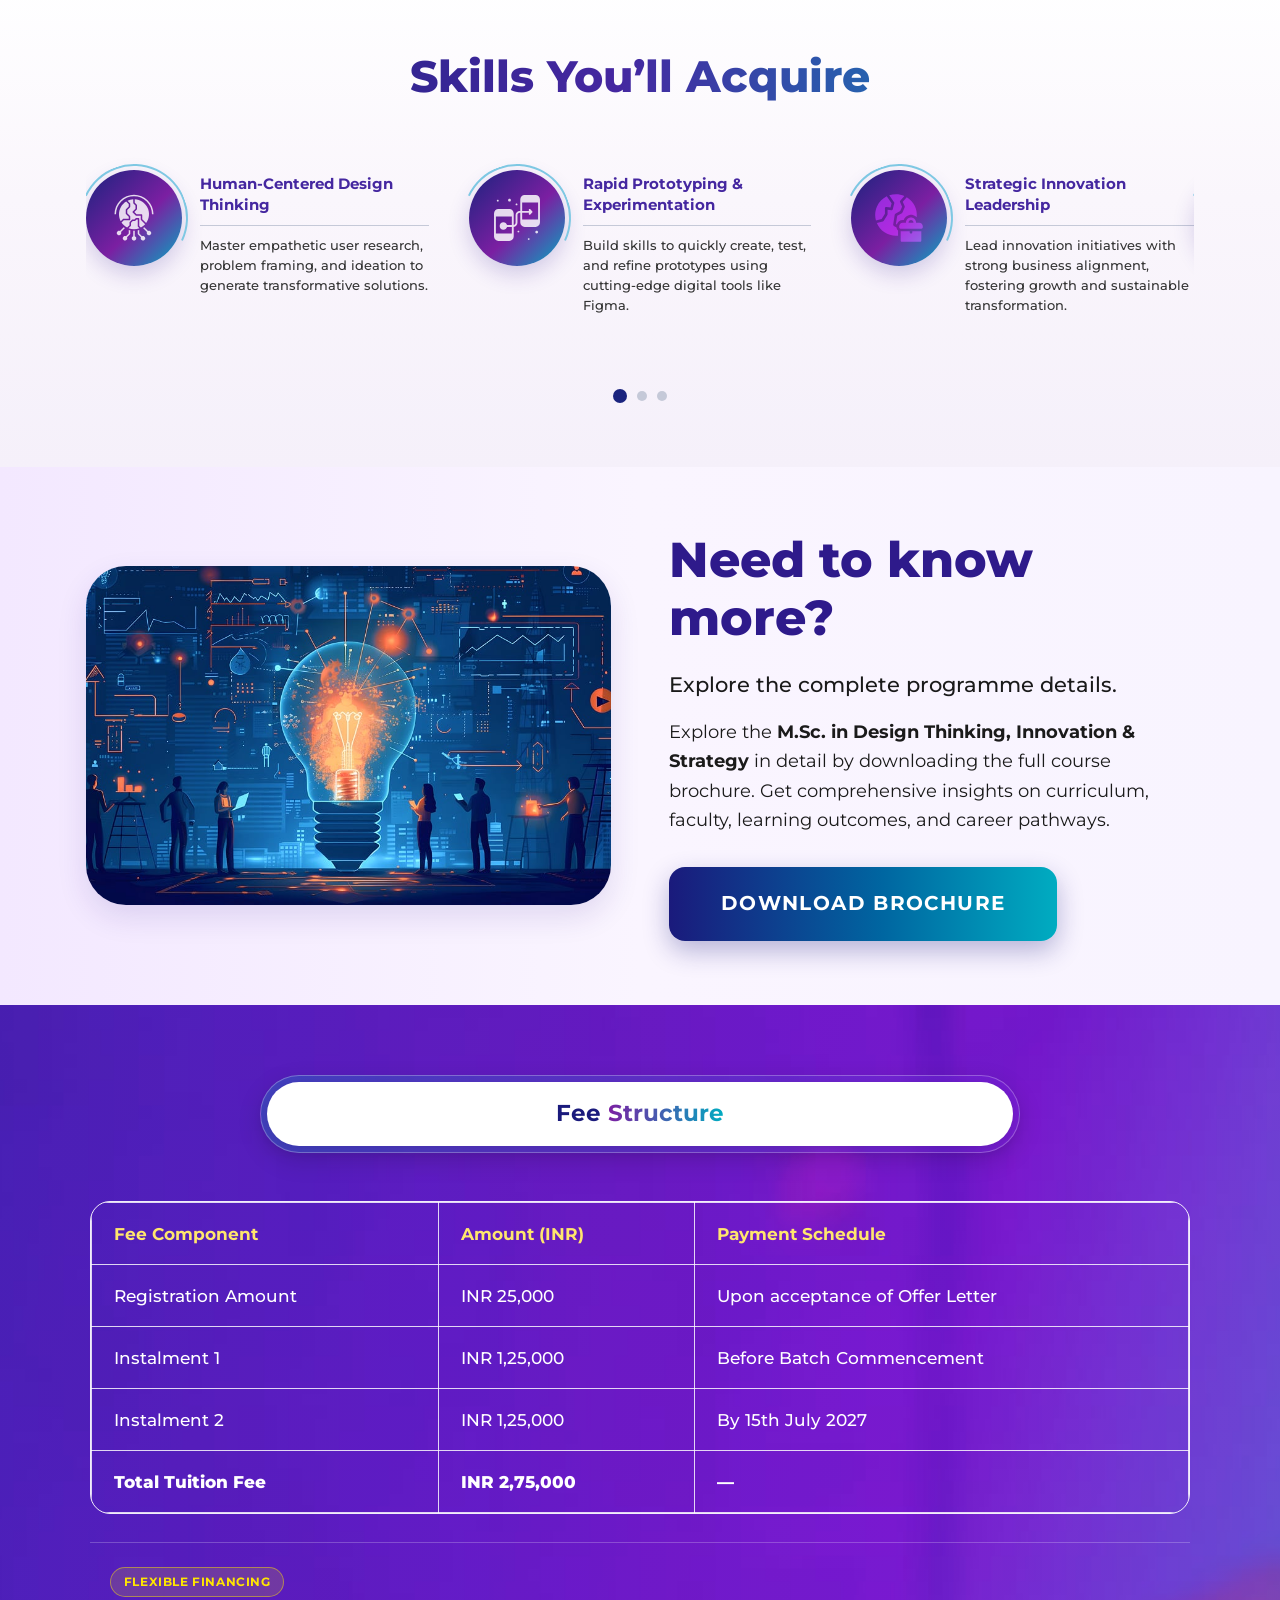
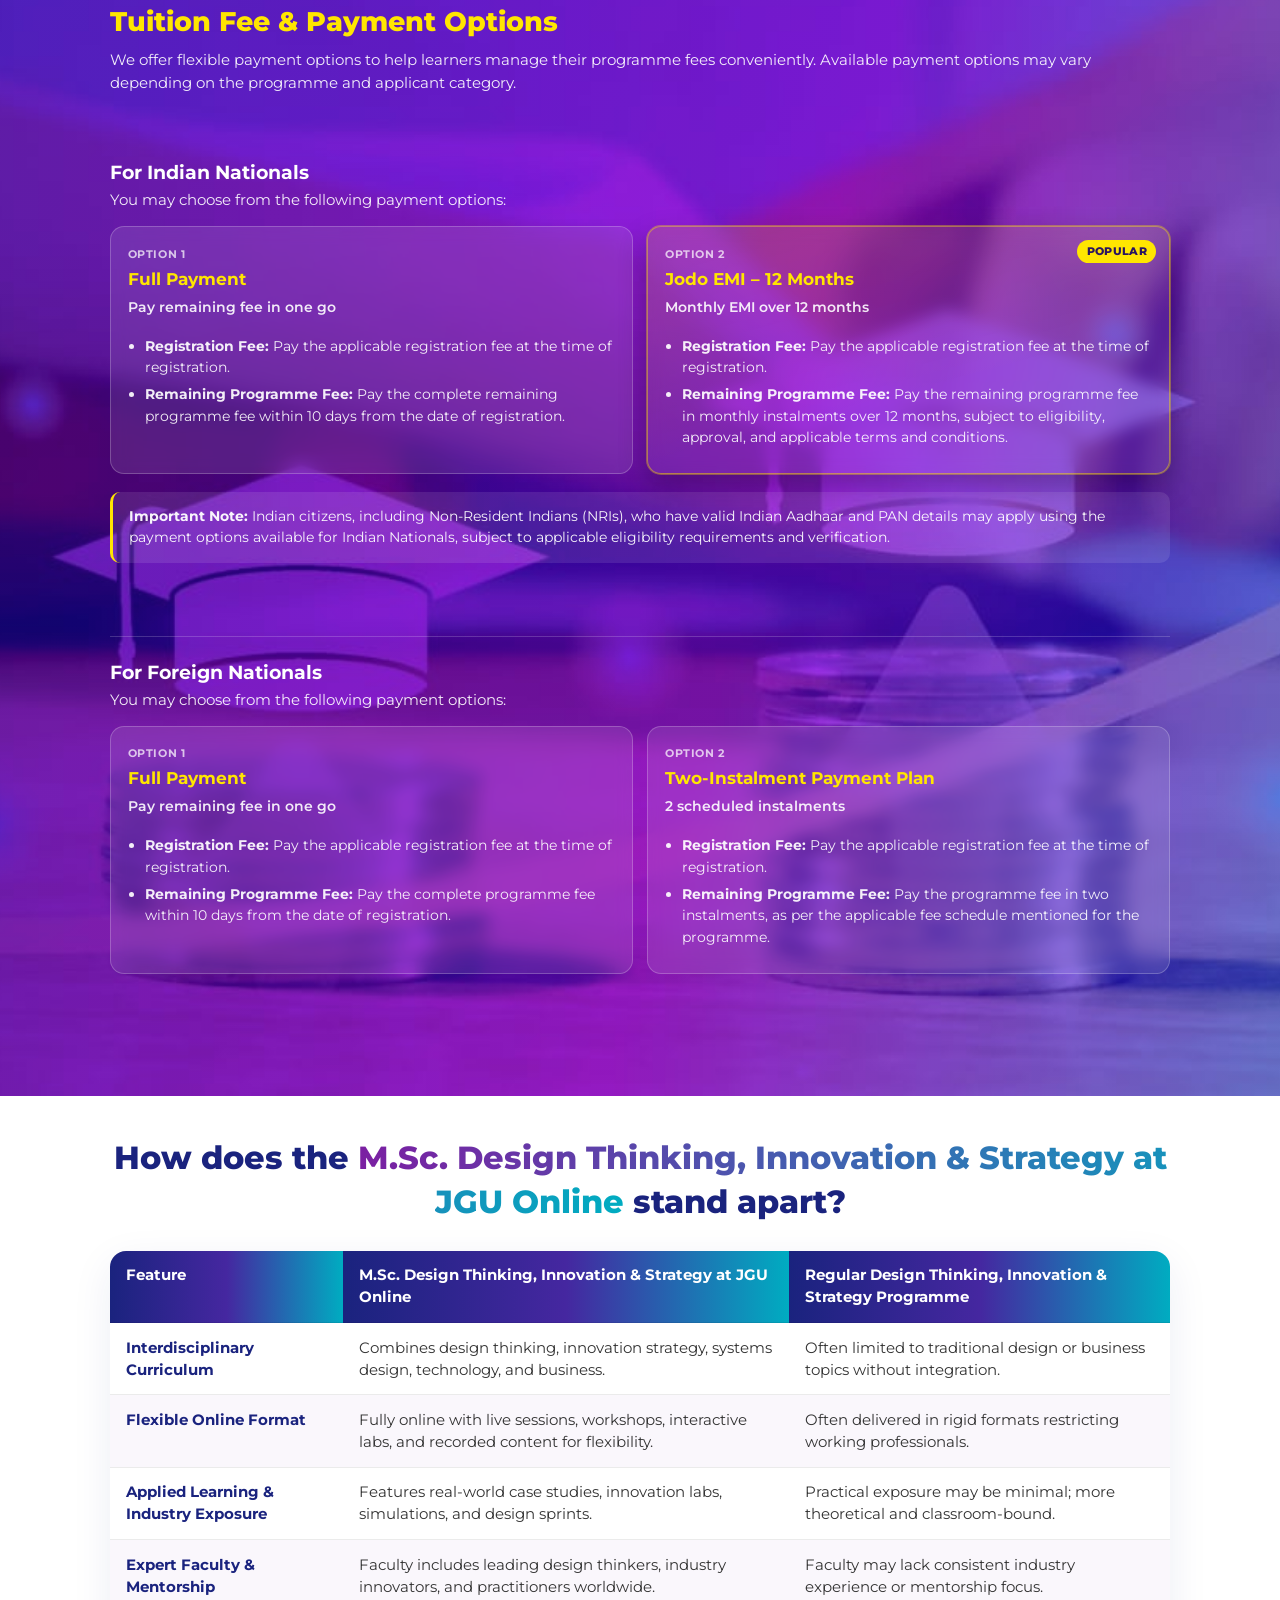
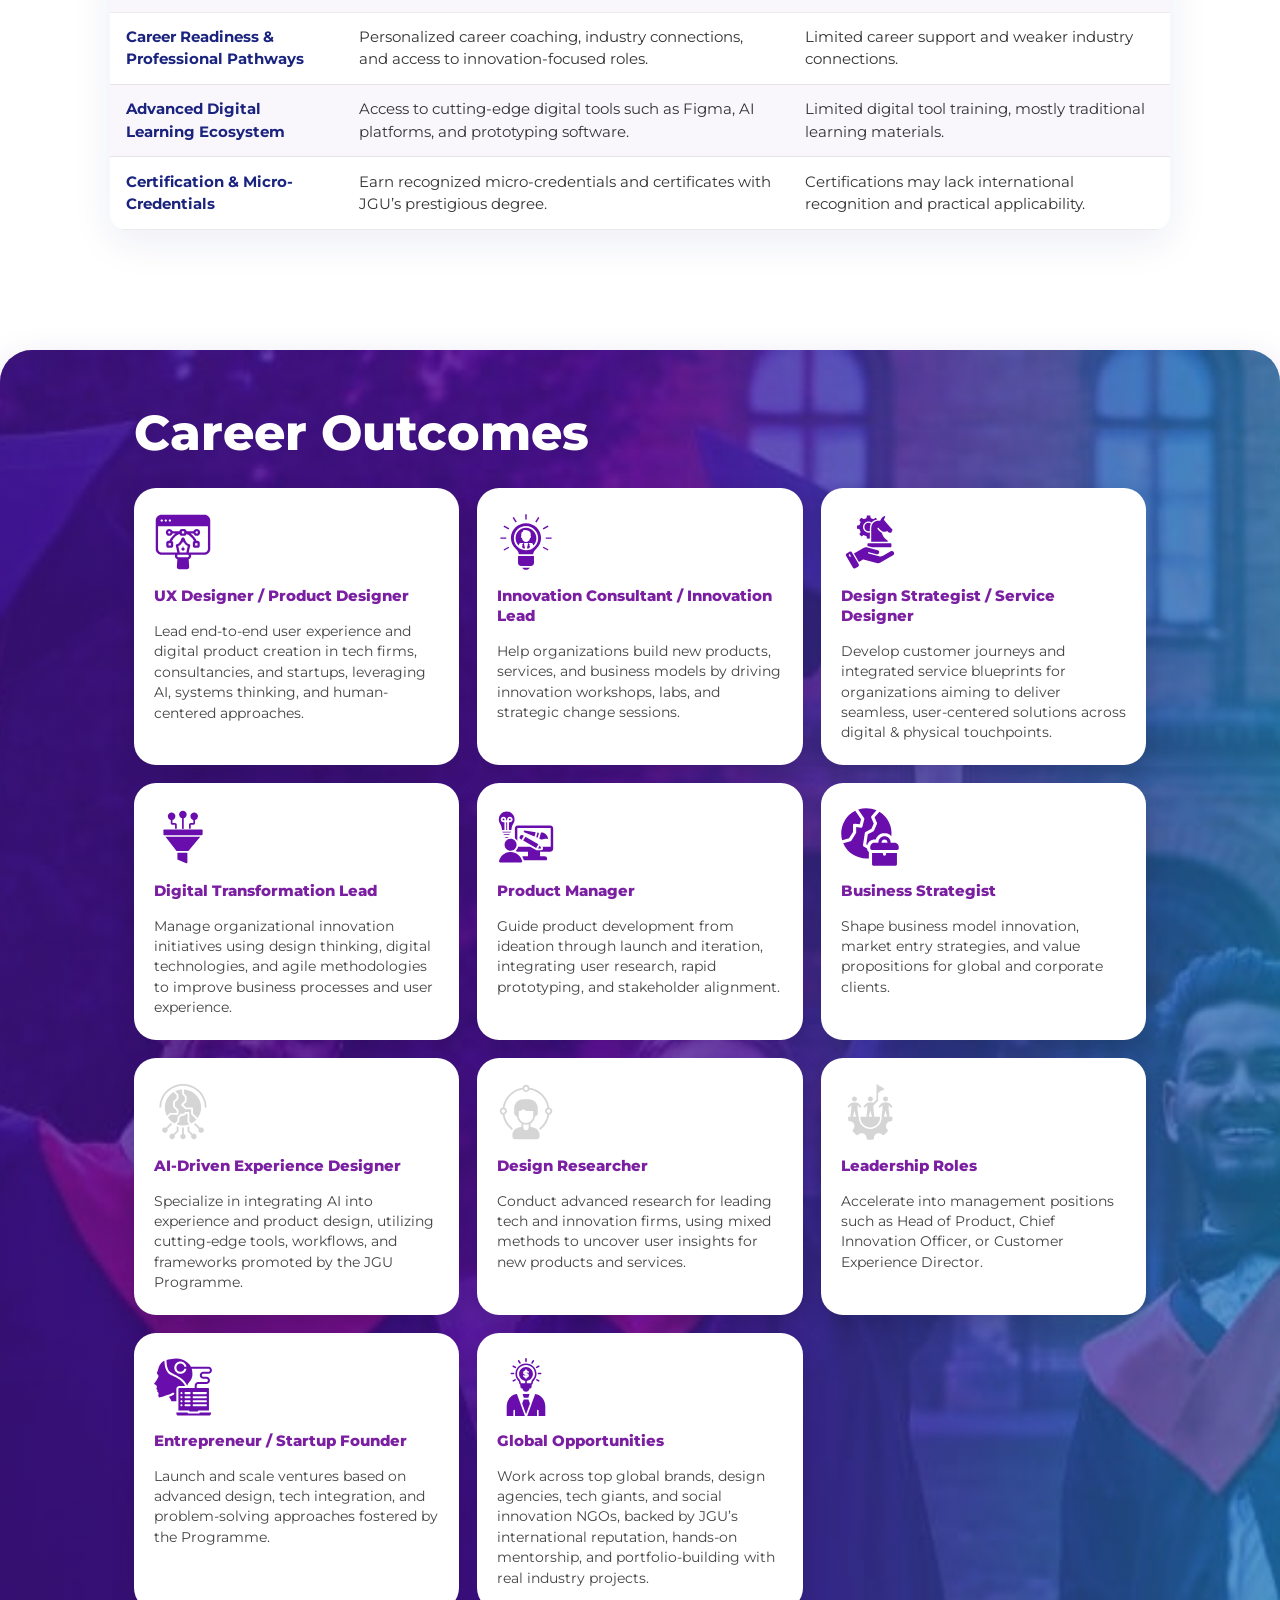
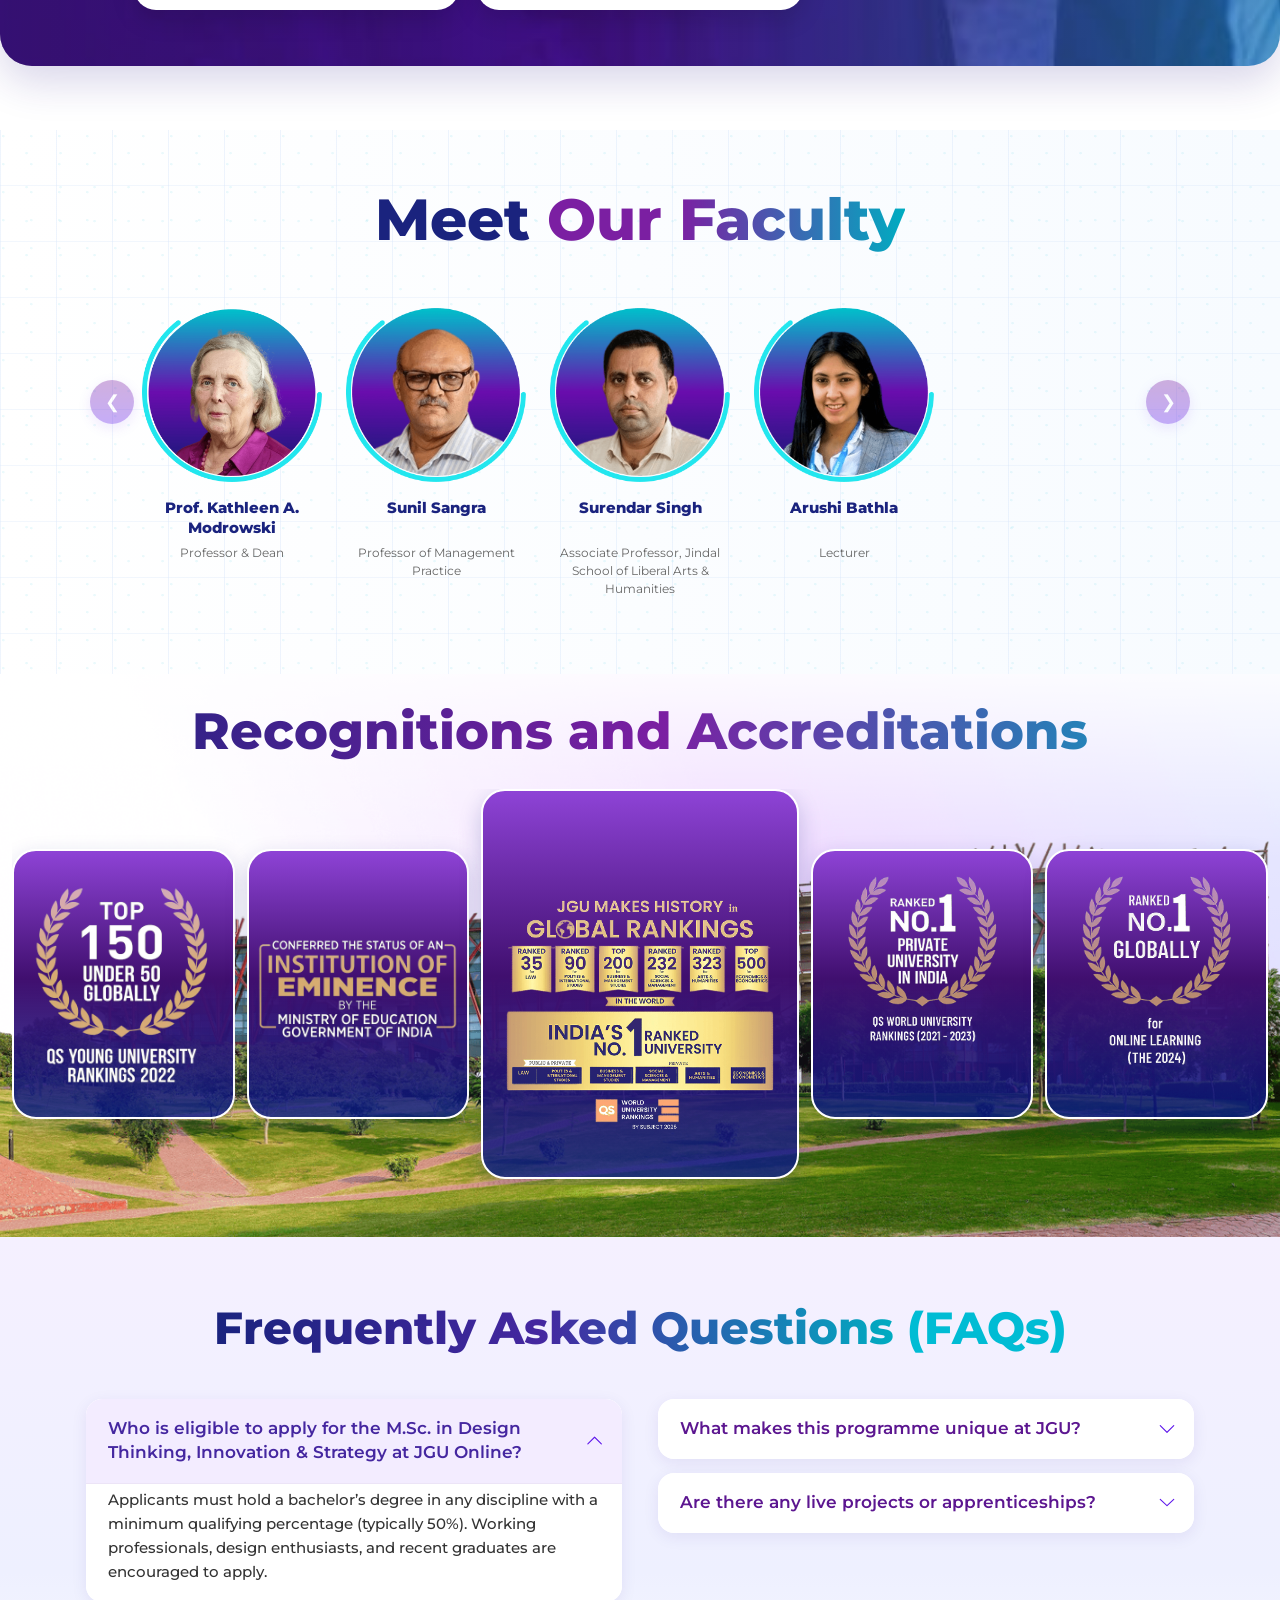
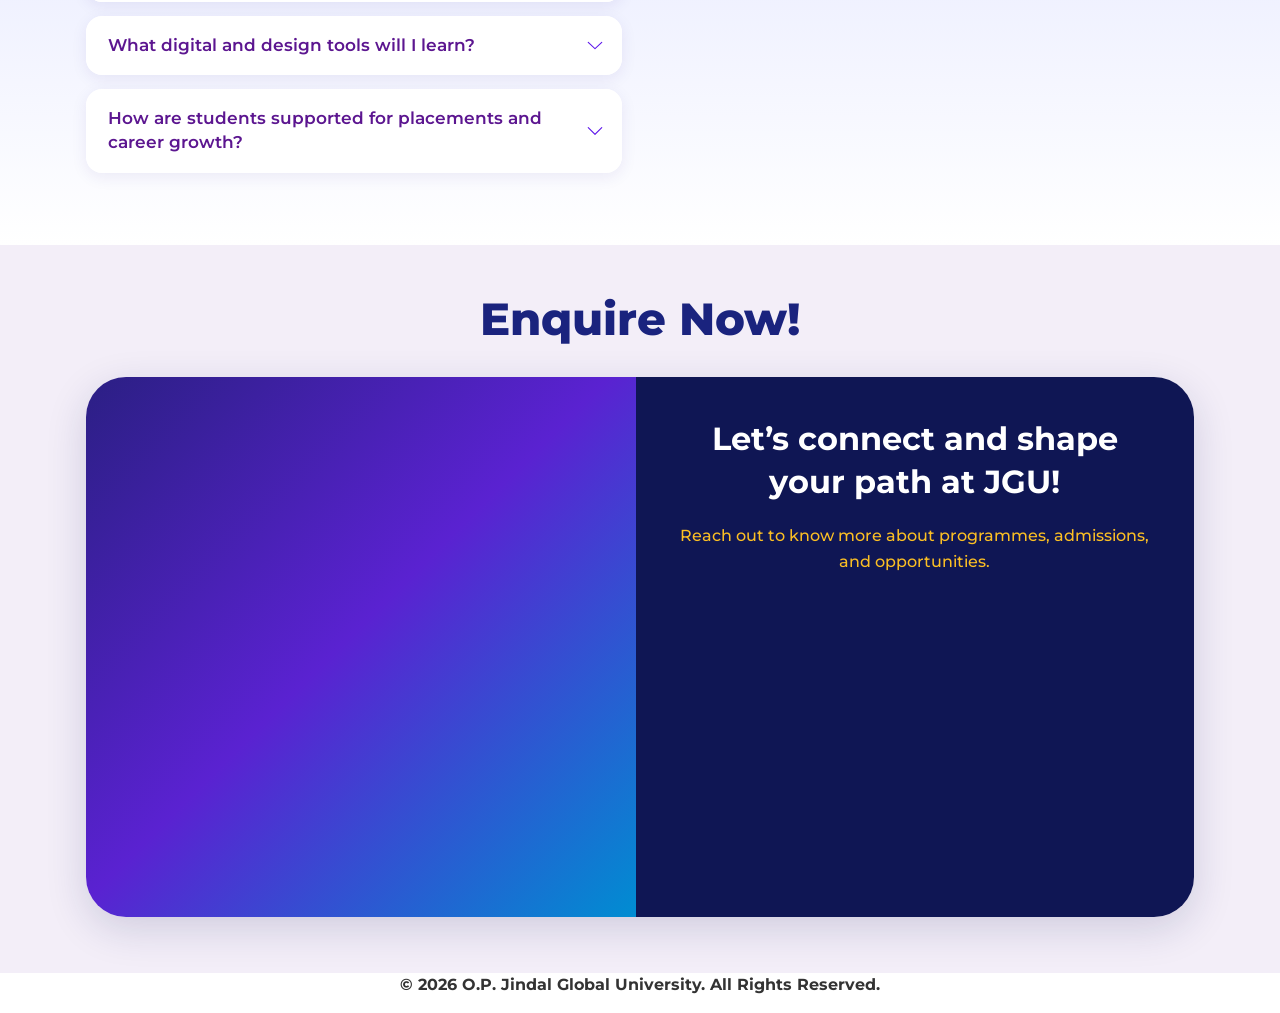
==== commit 622c9752: "Enlarge hero info-bar type for 100% desktop and mobile. Raise hybrid clamps and mobile sizes so info" ====
--- a/index.html
+++ b/index.html
@@ -33,7 +33,7 @@
     <title>M.Sc. in Design Thinking, Innovation &amp; Strategy | JGU Online</title>
     <link rel="shortcut icon" type="image/x-icon" href="https://jguonline.edu.in/public/frontend/assets/img/favicon.ico">
     <link rel="stylesheet" href="https://cdn.jsdelivr.net/npm/bootstrap@4.6.2/dist/css/bootstrap.min.css">
-    <link rel="stylesheet" href="css/style.css">
+    <link rel="stylesheet" href="css/style.css?v=infobar-lg">
     <script>
     (function () {
       var host = location.hostname;
@@ -361,7 +361,8 @@
         }
 
         .hero-section .hero-info-item {
-          font-size: clamp(1rem, 2.6vh, 1.45rem) !important;
+          font-size: clamp(1.2rem, min(3.1vh, 0.75rem + 1.1vw), 1.65rem) !important;
+          font-weight: 800 !important;
         }
 
         .hero-center {
@@ -505,7 +506,8 @@
         }
 
         .hero-section .hero-info-item {
-          font-size: clamp(0.85rem, 0.3rem + 0.7vw, 1.15rem) !important;
+          font-size: clamp(1.15rem, min(3vh, 0.7rem + 1.05vw), 1.5rem) !important;
+          font-weight: 800 !important;
         }
       }
 
@@ -566,7 +568,8 @@
         }
 
         .hero-section .hero-info-item {
-          font-size: clamp(0.82rem, 2.1vh, 1.05rem) !important;
+          font-size: clamp(0.95rem, min(2.5vh, 0.55rem + 0.9vw), 1.2rem) !important;
+          font-weight: 800 !important;
         }
 
         .hero-section .hero-enquiry-card h3 {
--- a/css/style.css
+++ b/css/style.css
@@ -1049,7 +1049,7 @@
 .hero-info-item {
   flex: 1;
   color: #fff;
-  font-size: 1rem;
+  font-size: clamp(1.05rem, 1.35vw, 1.35rem);
   font-weight: 800;
   line-height: 1.35;
   padding: 0 1rem;
@@ -5241,7 +5241,7 @@
 
   .hero-info-item {
     flex: 1 1 50% !important;
-    font-size: clamp(0.7rem, 2.6vw, 0.82rem) !important;
+    font-size: clamp(0.85rem, 3.2vw, 1rem) !important;
     padding: 0.45rem 0.35rem !important;
     line-height: 1.35;
   }
@@ -5486,7 +5486,7 @@
     width: auto !important;
     min-width: 0;
     padding: 0.65rem 0.5rem !important;
-    font-size: clamp(0.72rem, 2.2vw, 0.88rem) !important;
+    font-size: clamp(0.88rem, 3.4vw, 1.05rem) !important;
     line-height: 1.35 !important;
     border-right: 1px solid rgba(255, 255, 255, 0.22) !important;
     border-bottom: 1px solid rgba(255, 255, 255, 0.18) !important;
@@ -5591,7 +5591,7 @@
 
   .hero-info-item {
     padding: 0.55rem 0.4rem !important;
-    font-size: clamp(0.68rem, 3vw, 0.8rem) !important;
+    font-size: clamp(0.85rem, 3.4vw, 1rem) !important;
   }
 
   /* What's in it for you — one card at a time on mobile */
@@ -5683,7 +5683,7 @@
     border-right: 1px solid rgba(255, 255, 255, 0.22) !important;
     border-bottom: 1px solid rgba(255, 255, 255, 0.18) !important;
     padding: 0.55rem 0.4rem !important;
-    font-size: clamp(0.78rem, 3.2vw, 0.9rem) !important;
+    font-size: clamp(0.92rem, 3.6vw, 1.08rem) !important;
   }
 
   .hero-info-item:nth-child(2n) {
@@ -6269,7 +6269,7 @@
     content: attr(data-label) !important;
     color: #ffe66d !important;
     font-weight: 700 !important;
-    font-size: 0.78rem !important;
+    font-size: clamp(0.92rem, 3.6vw, 1.08rem) !important;
     line-height: 1.35 !important;
   }
 
